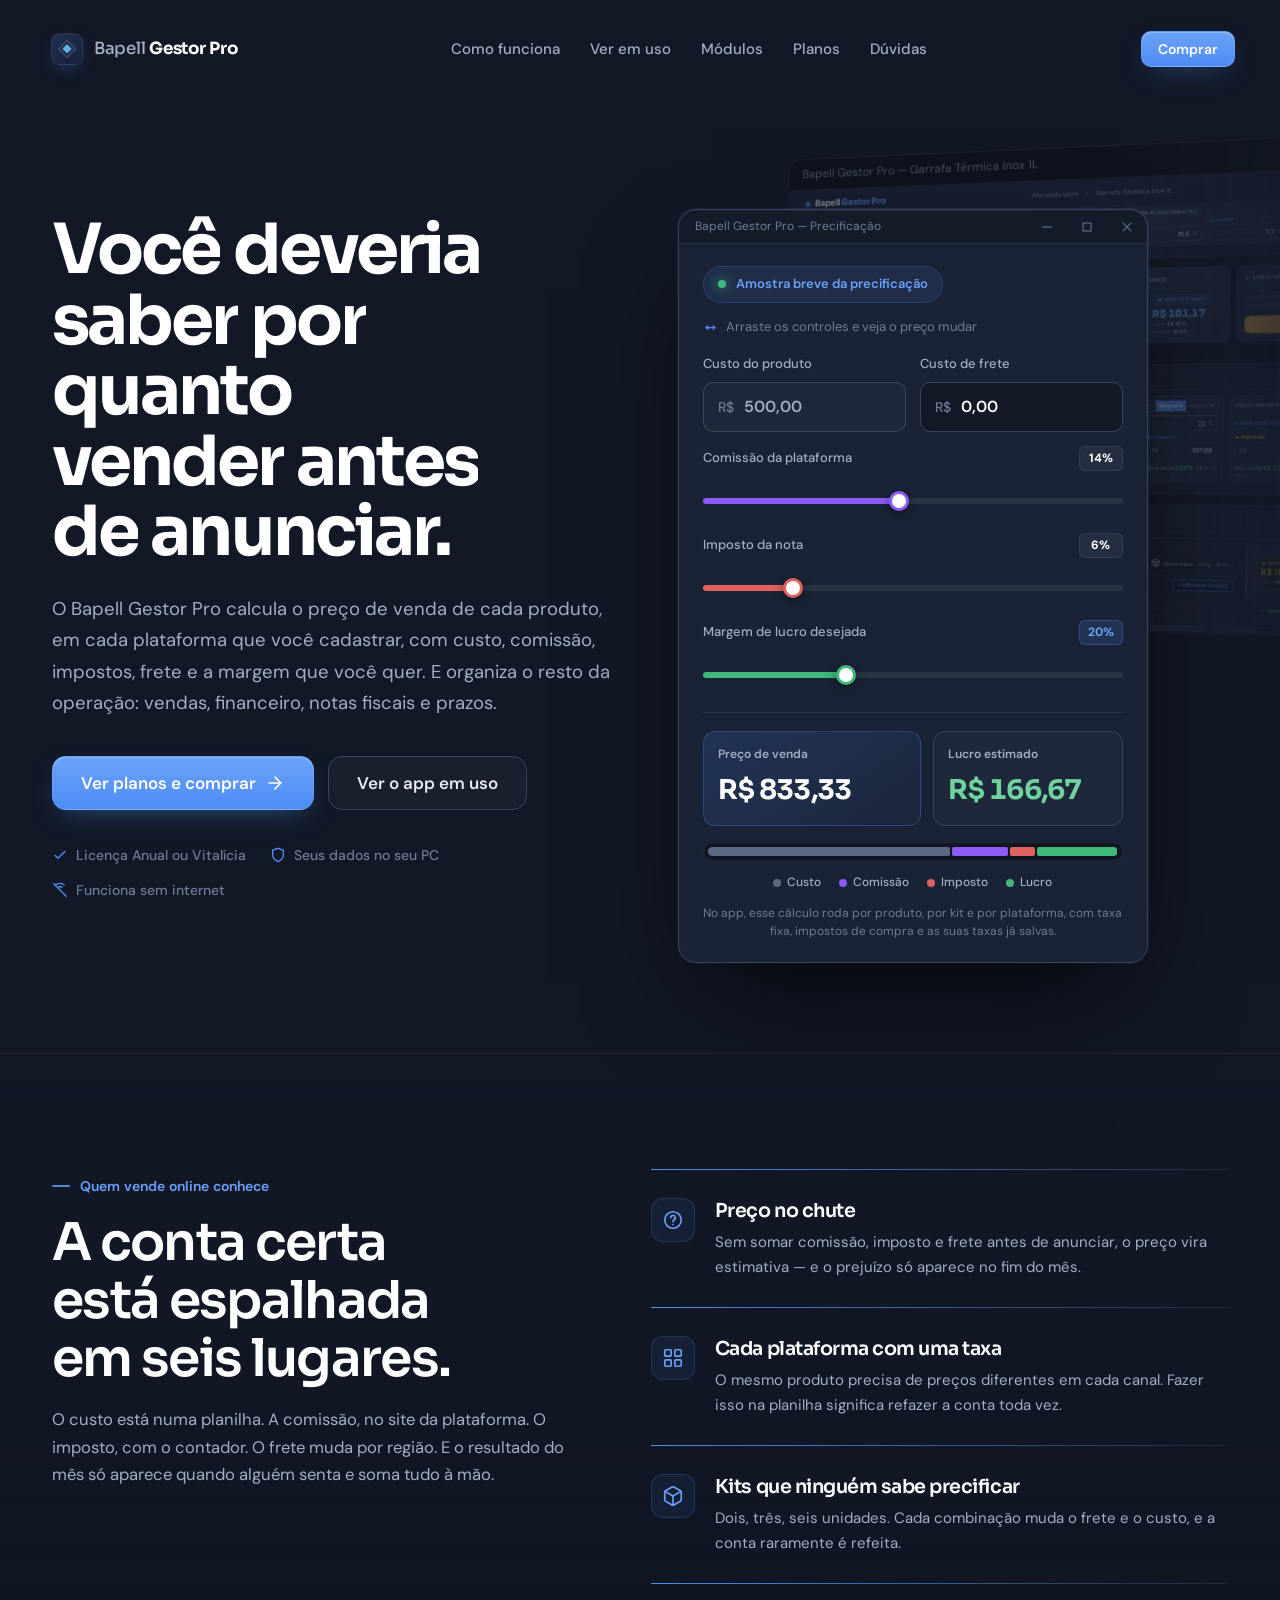
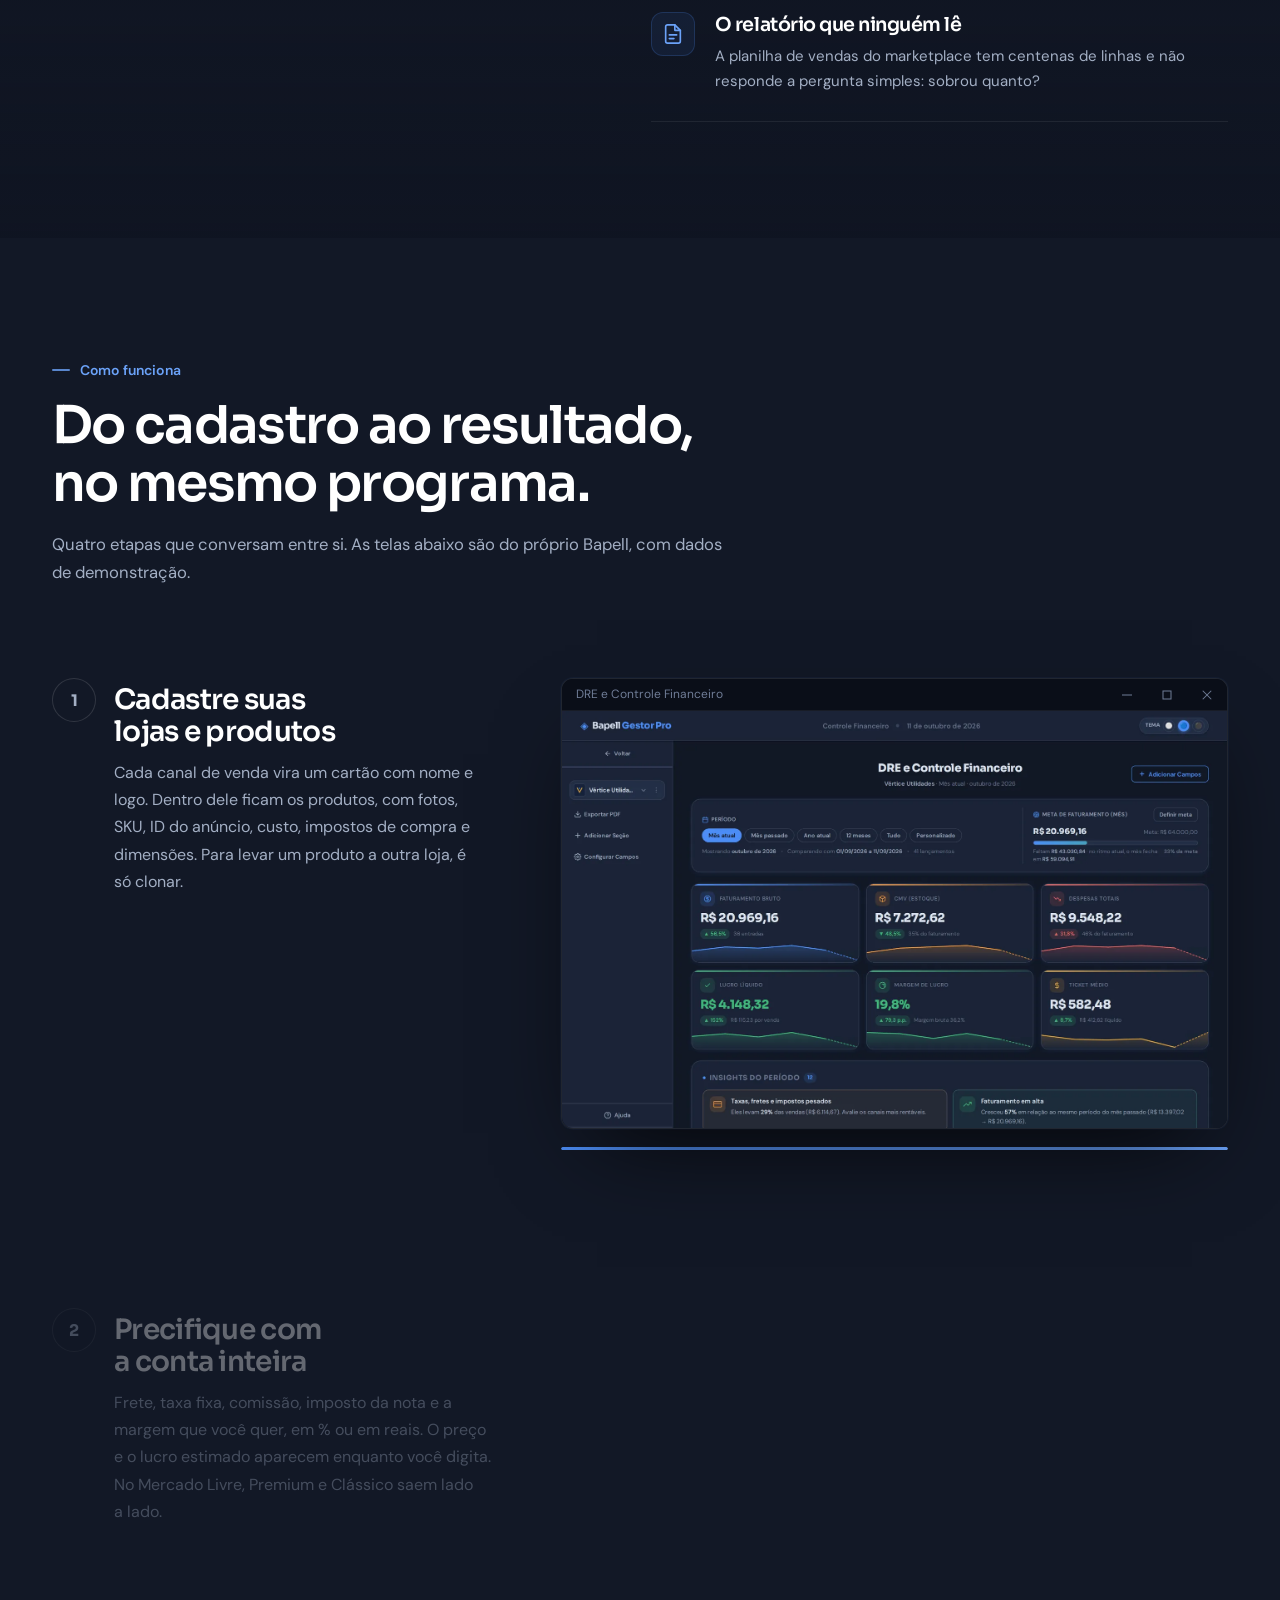
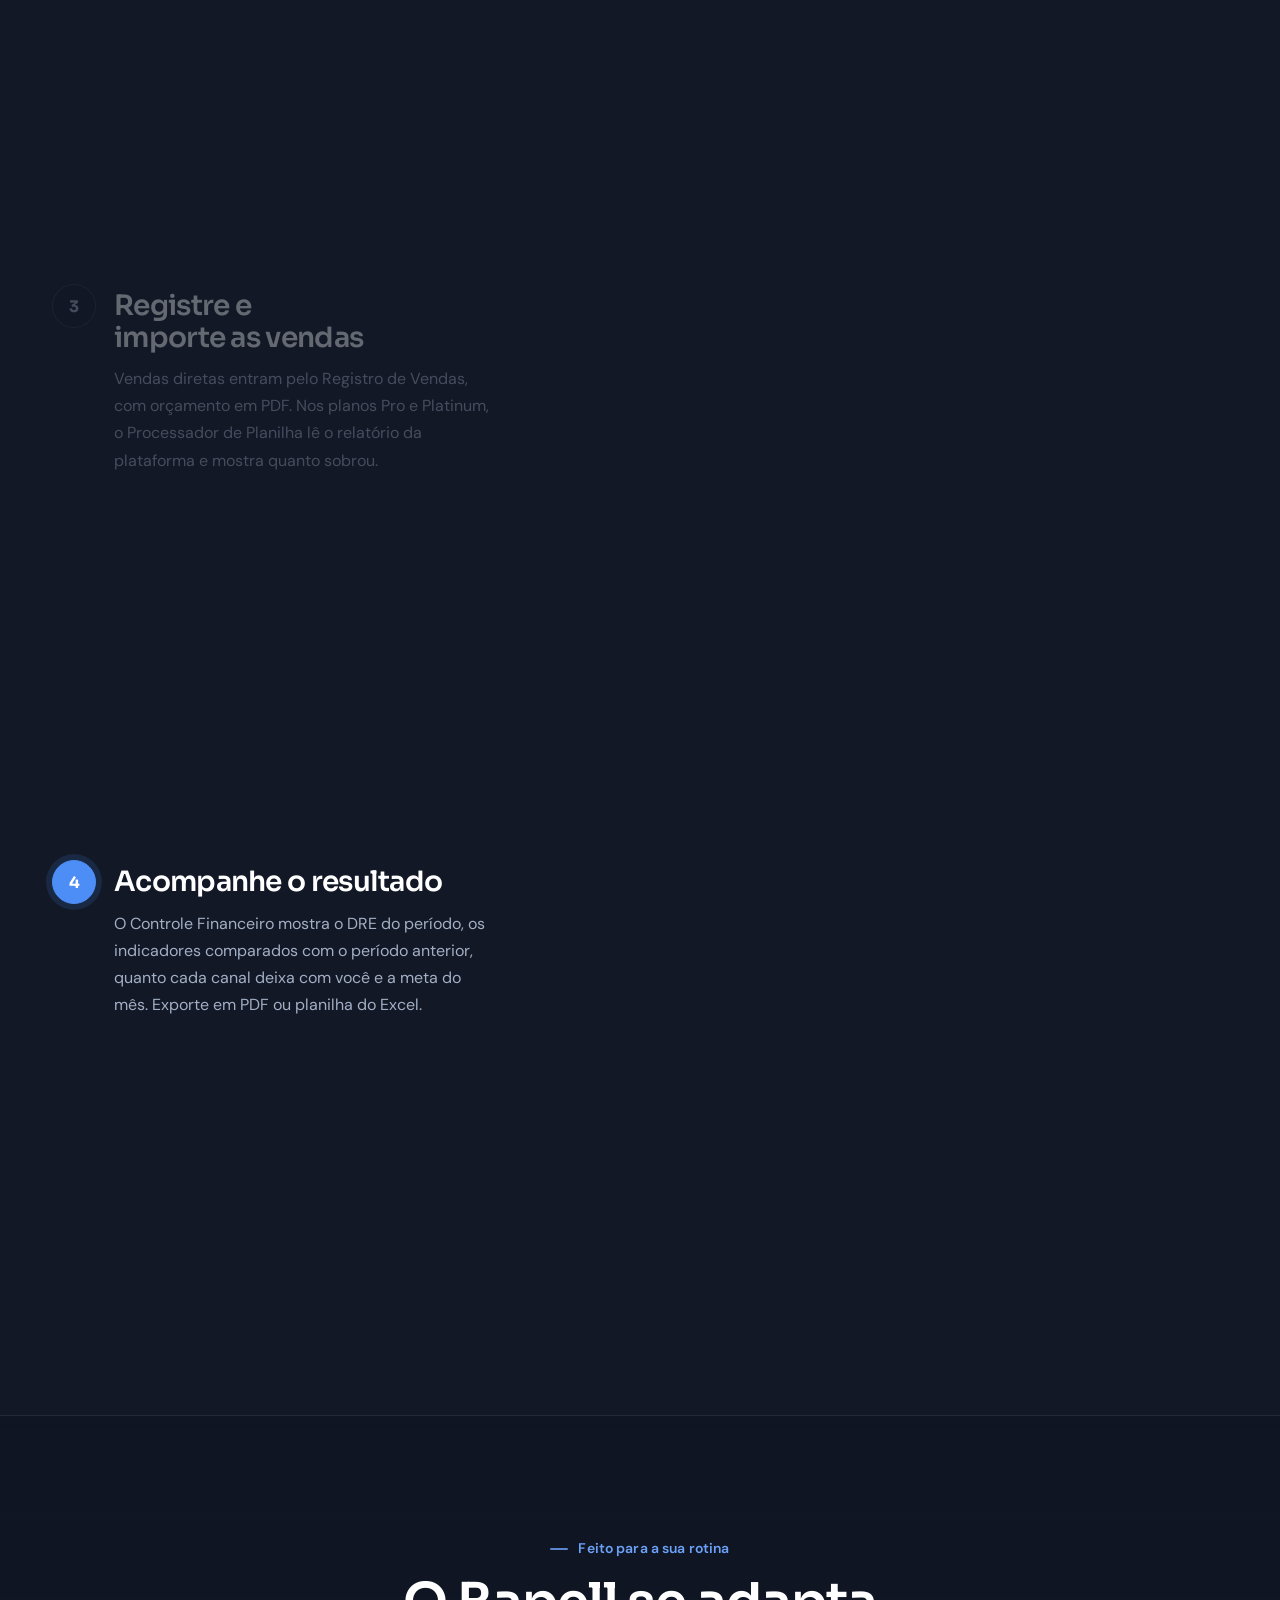
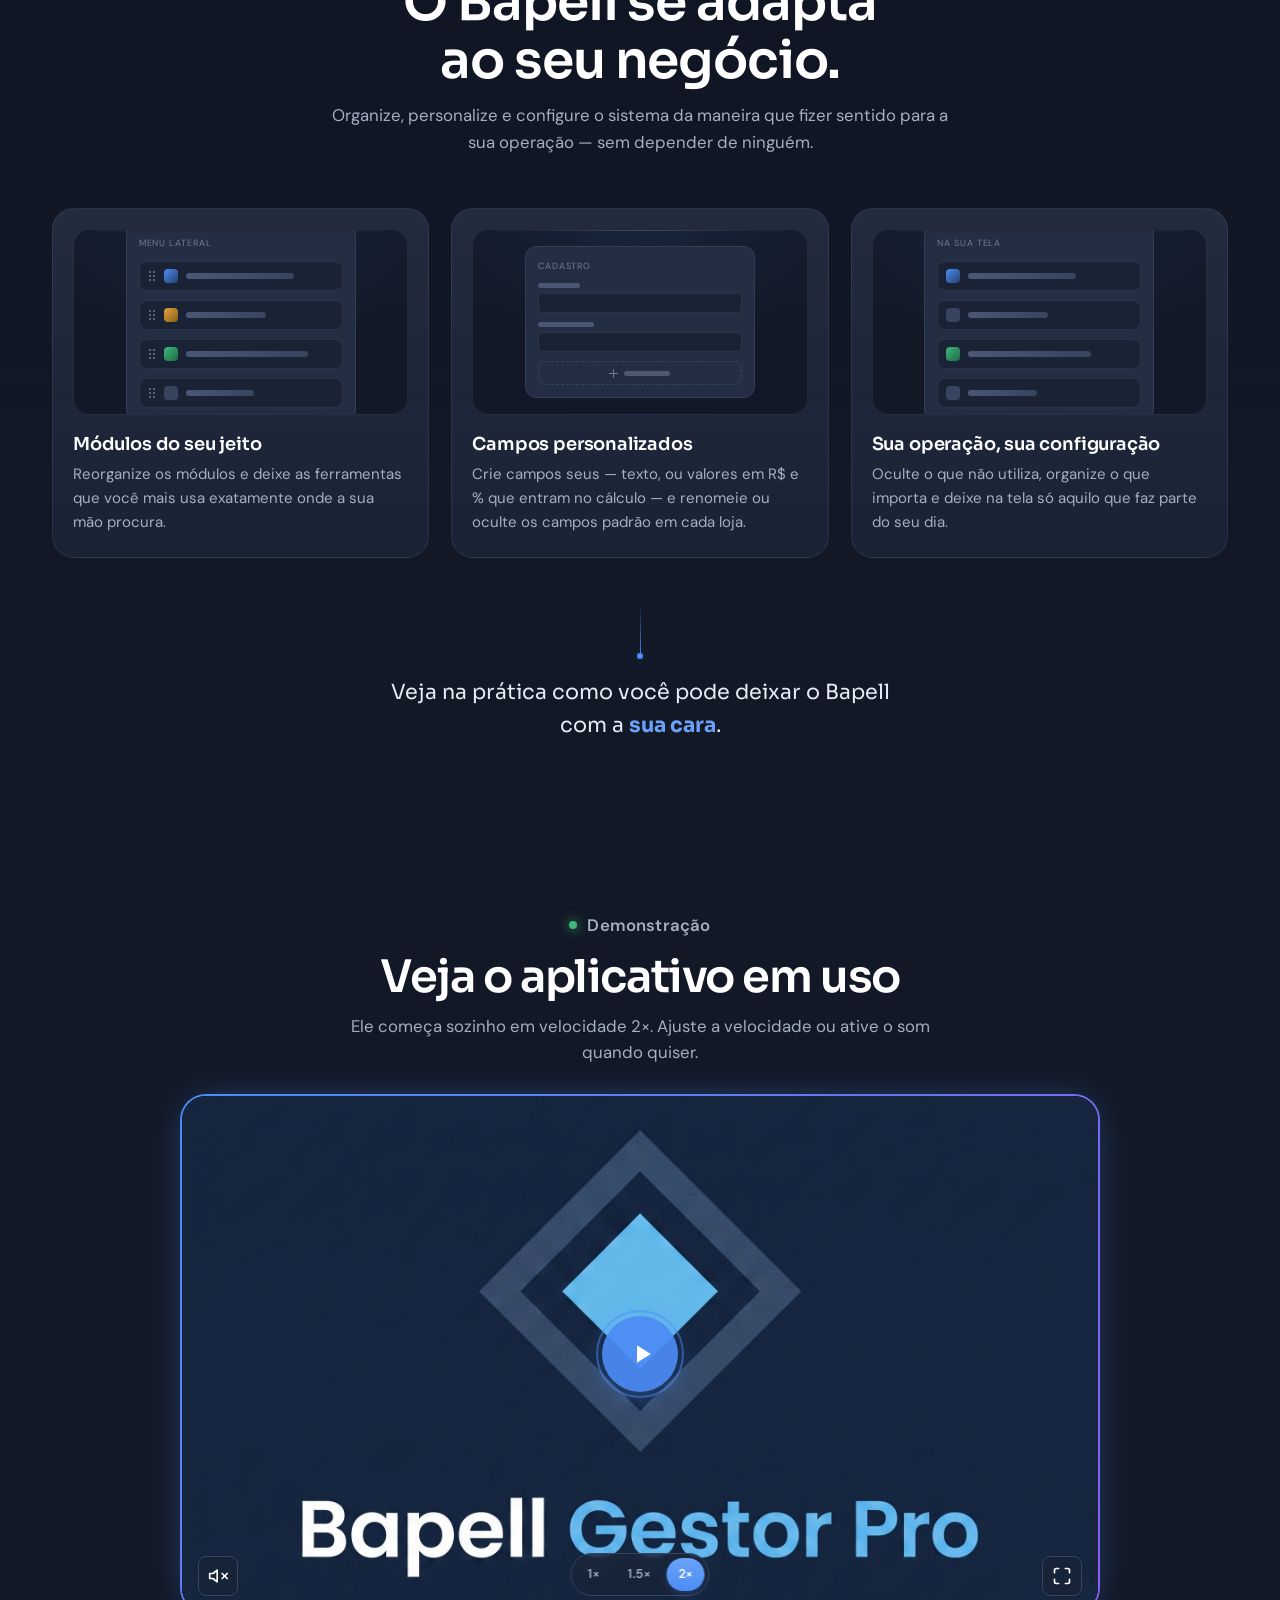
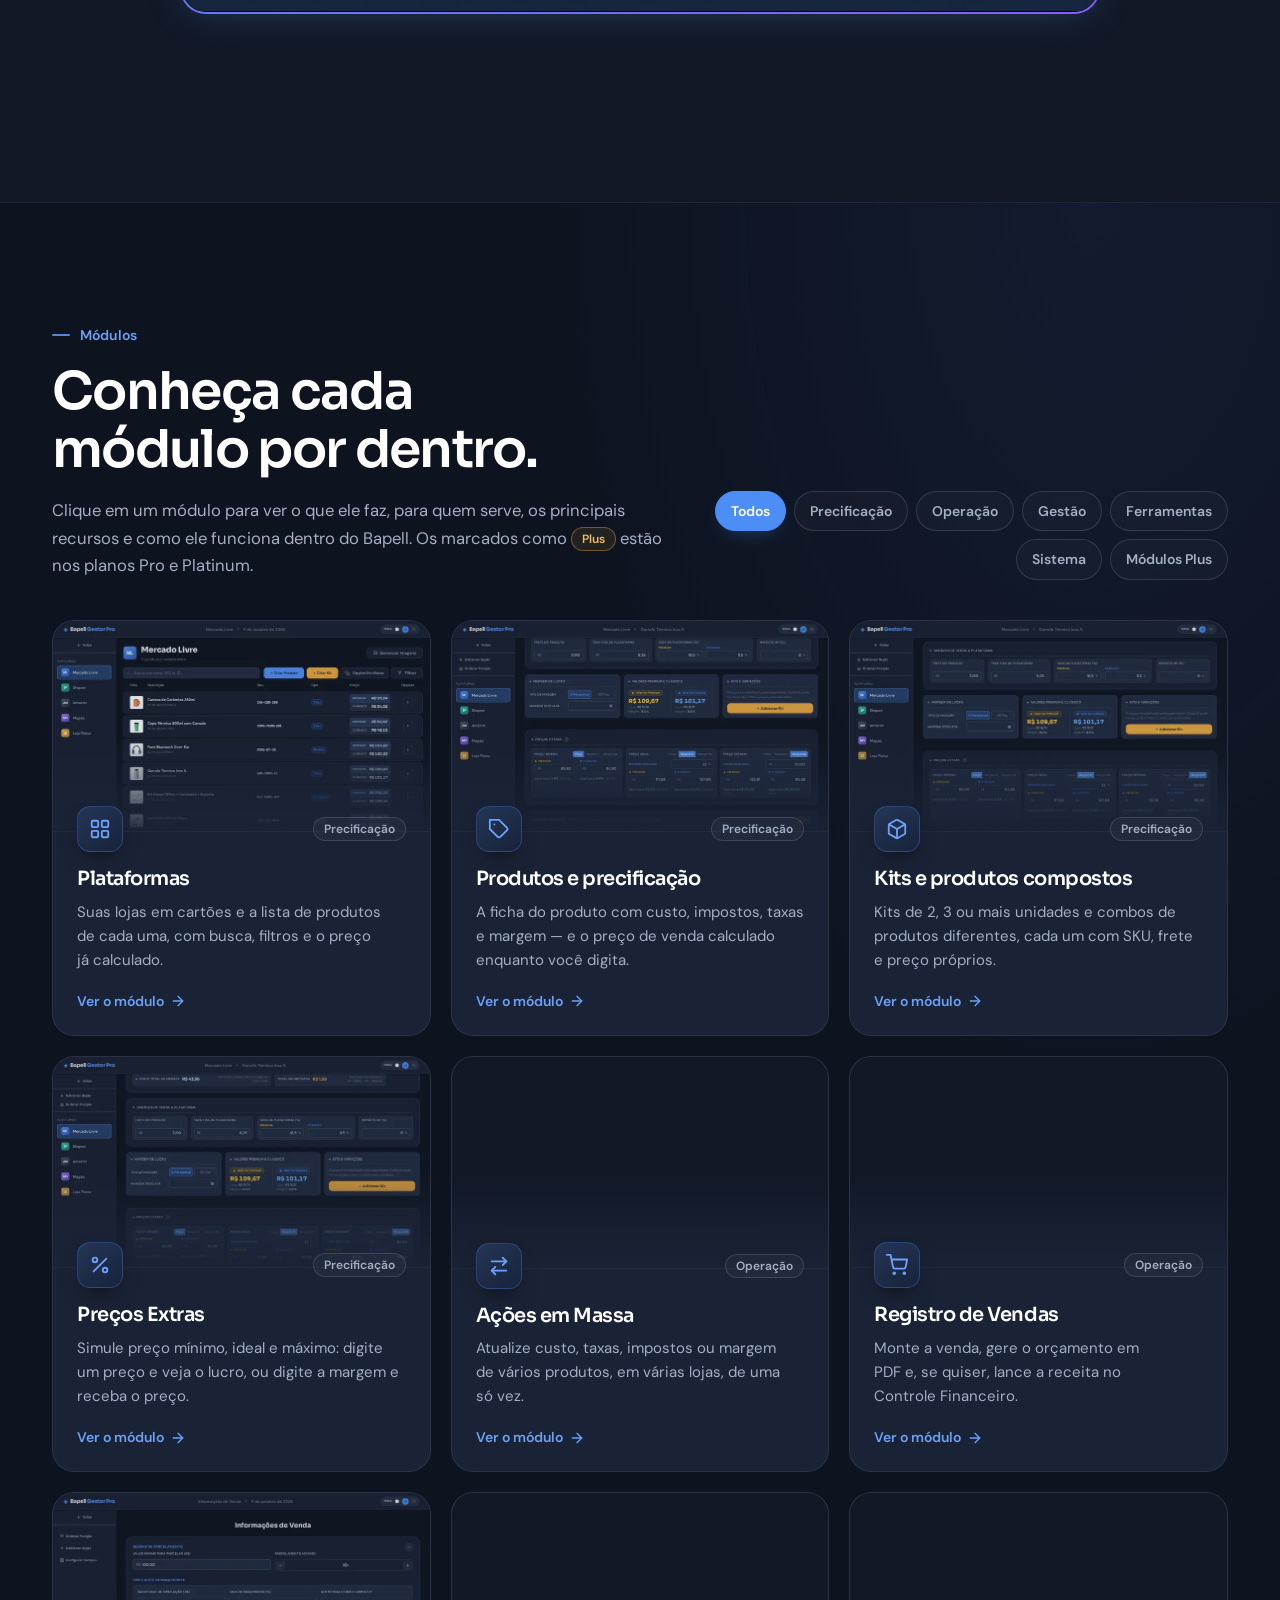
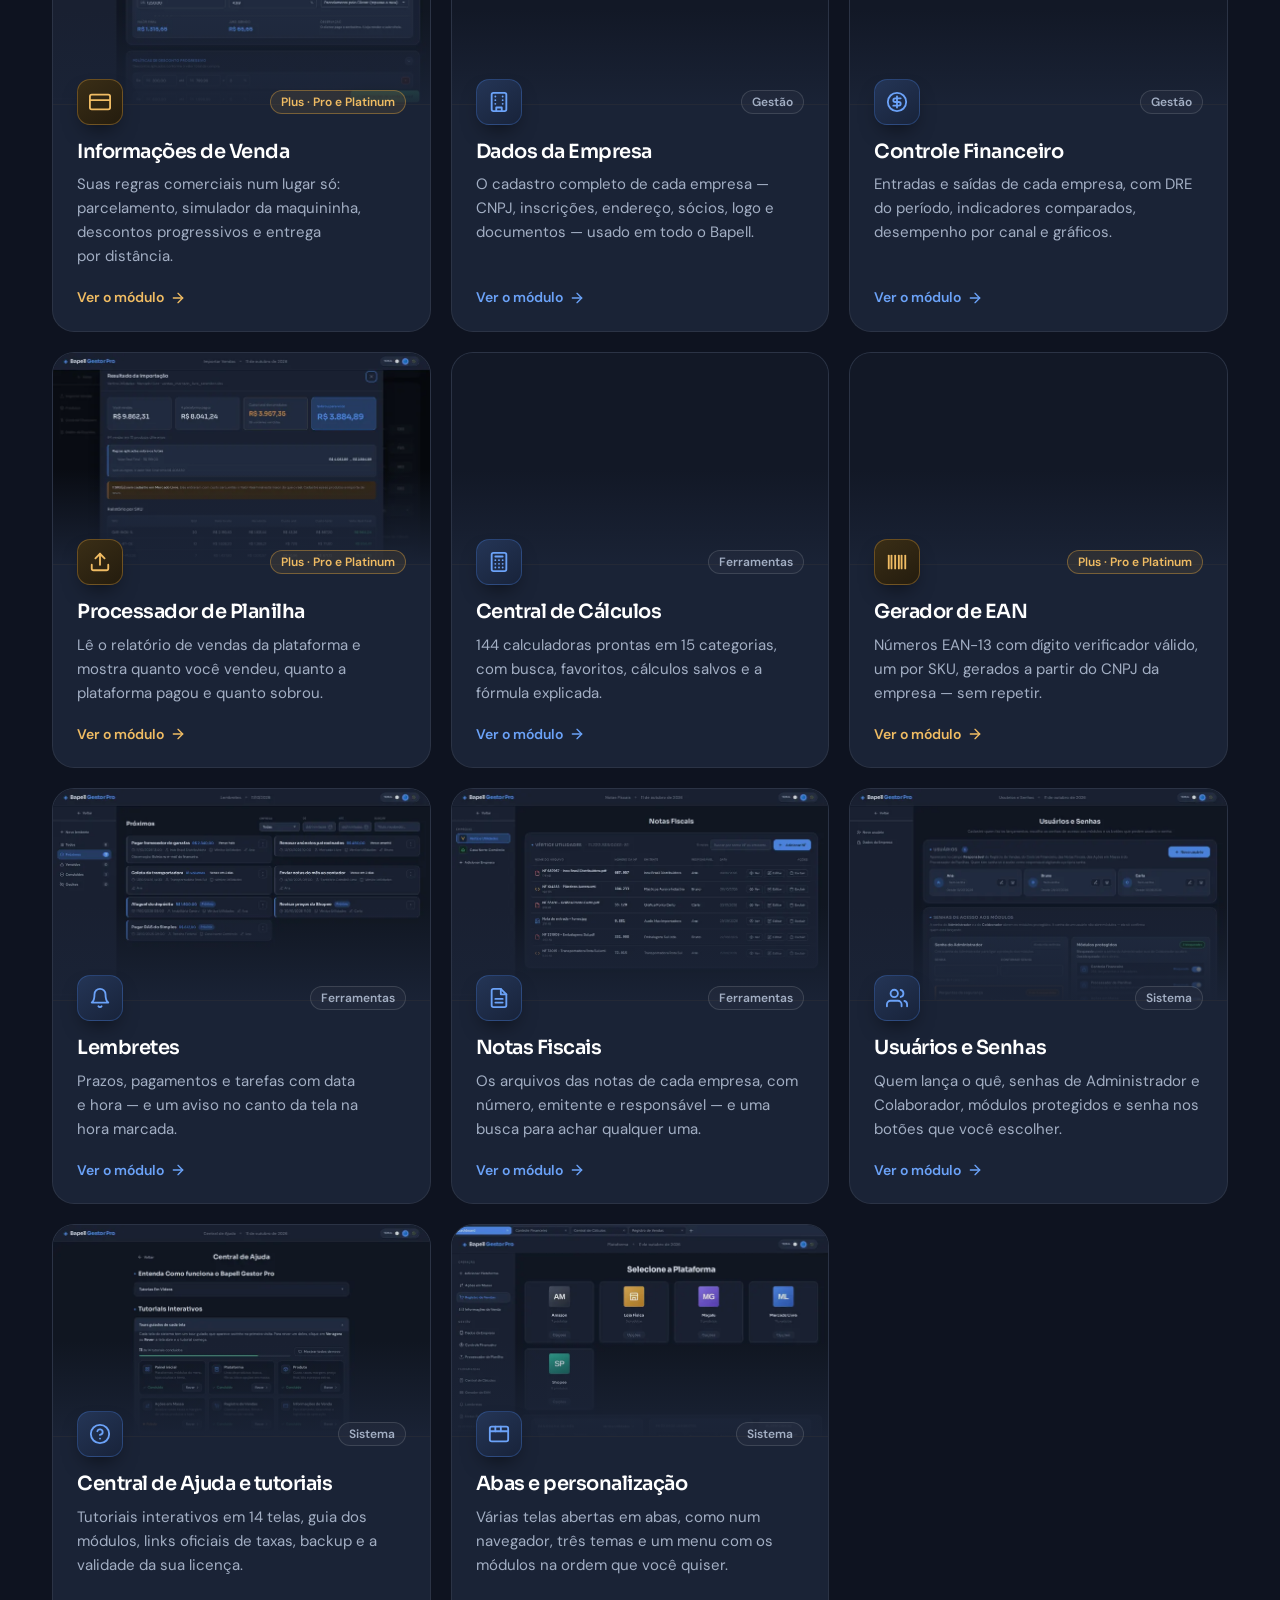
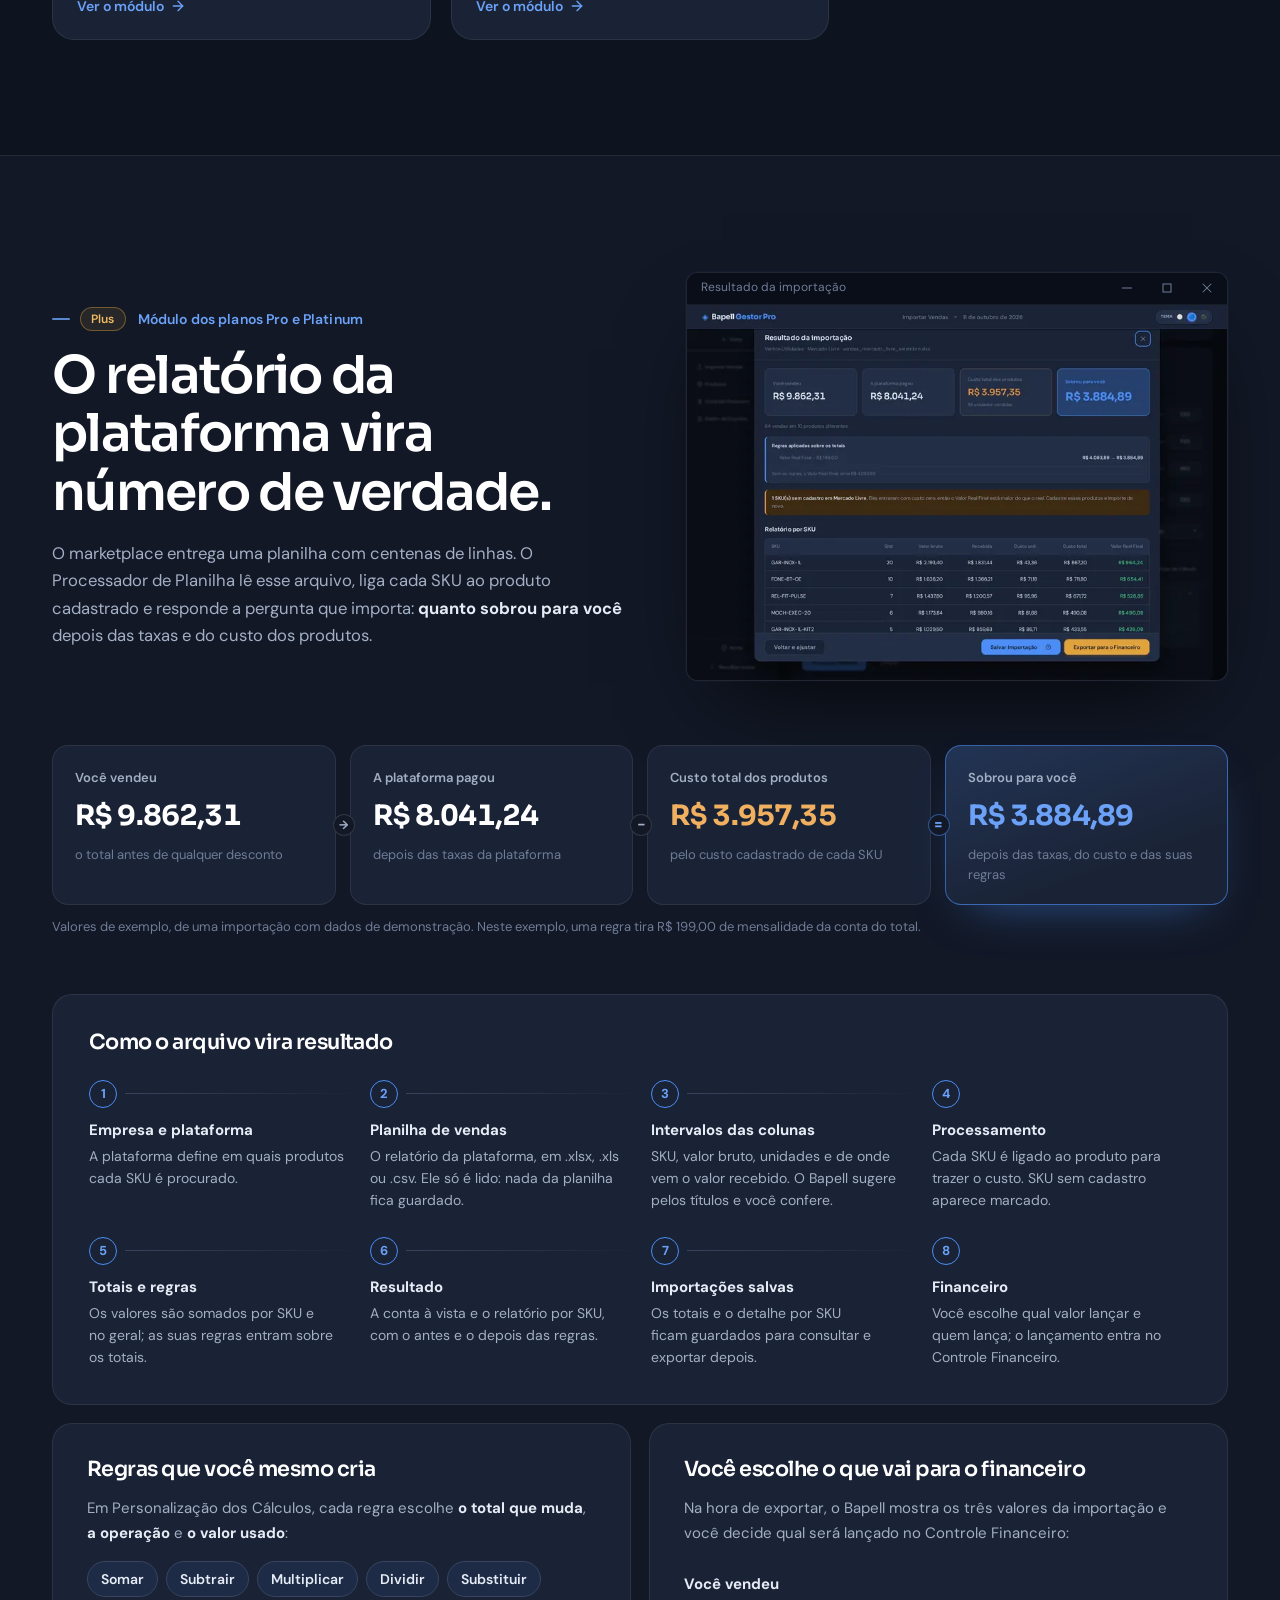
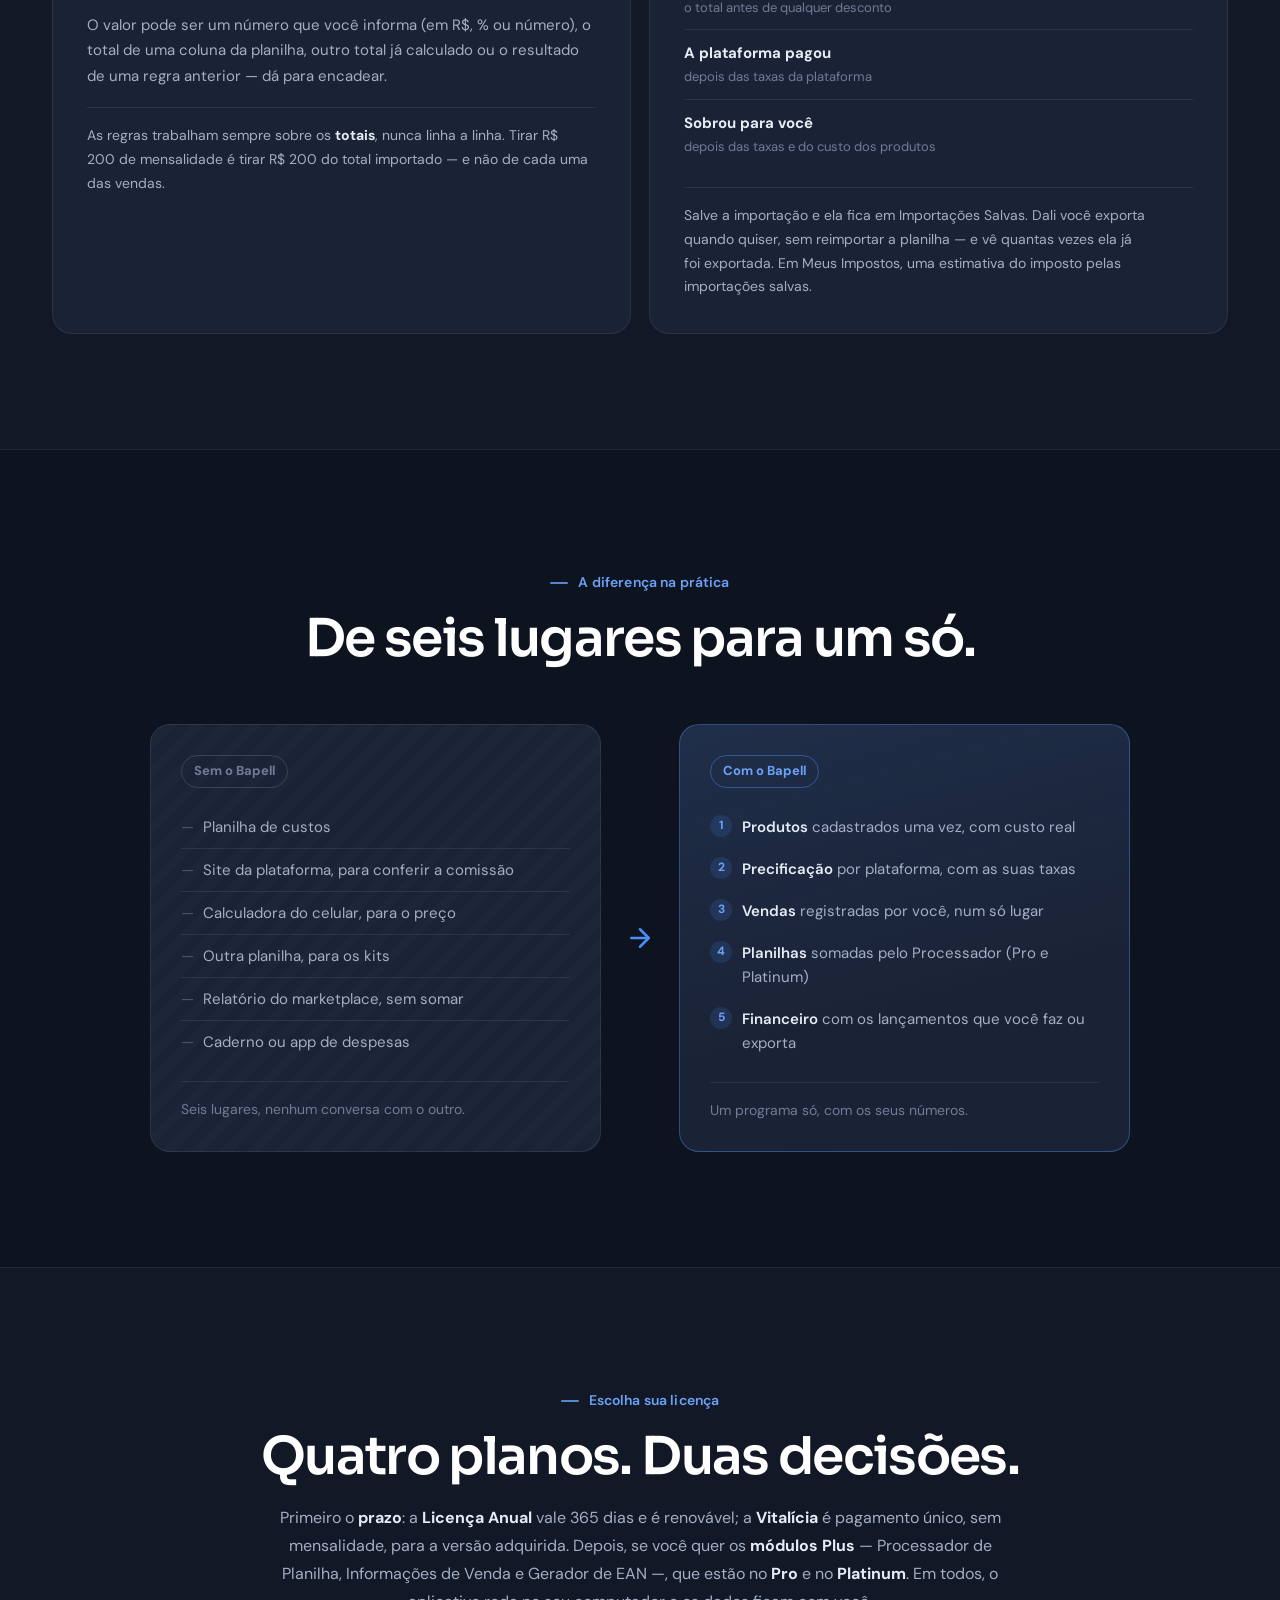
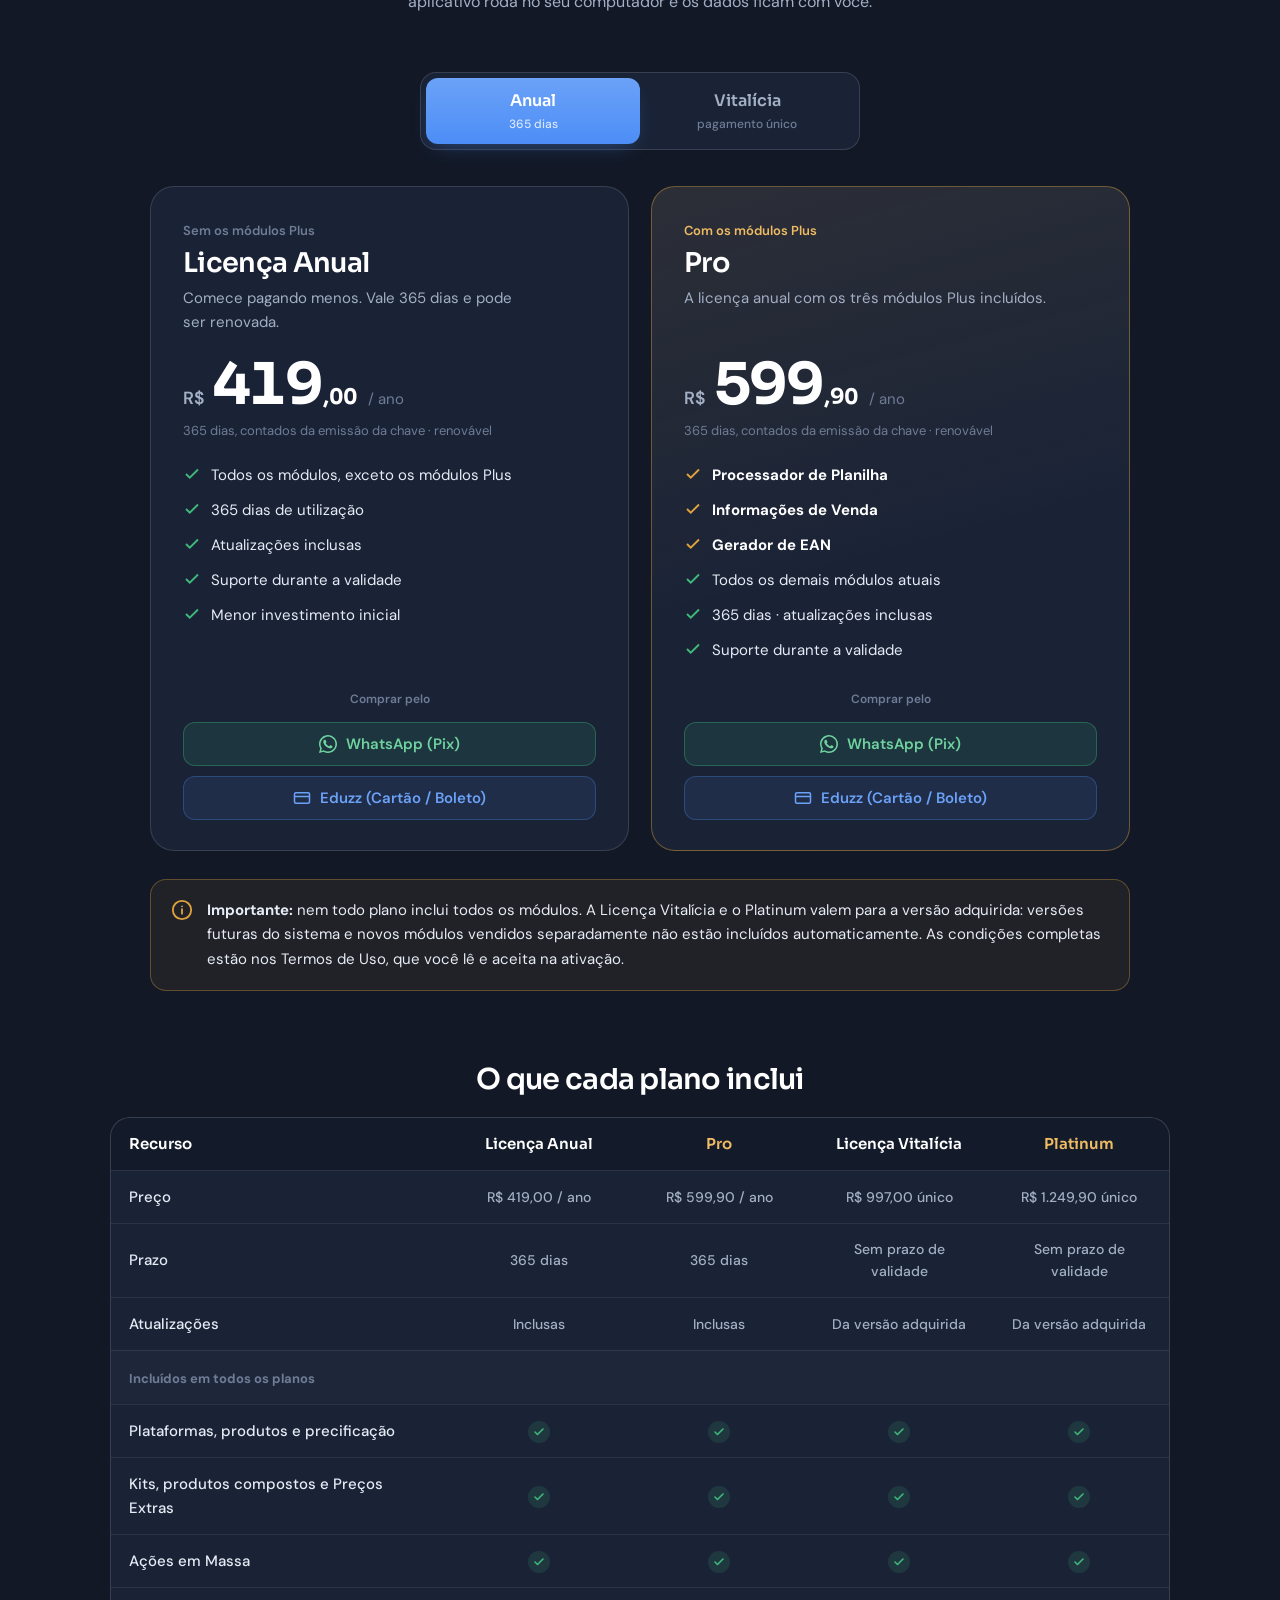
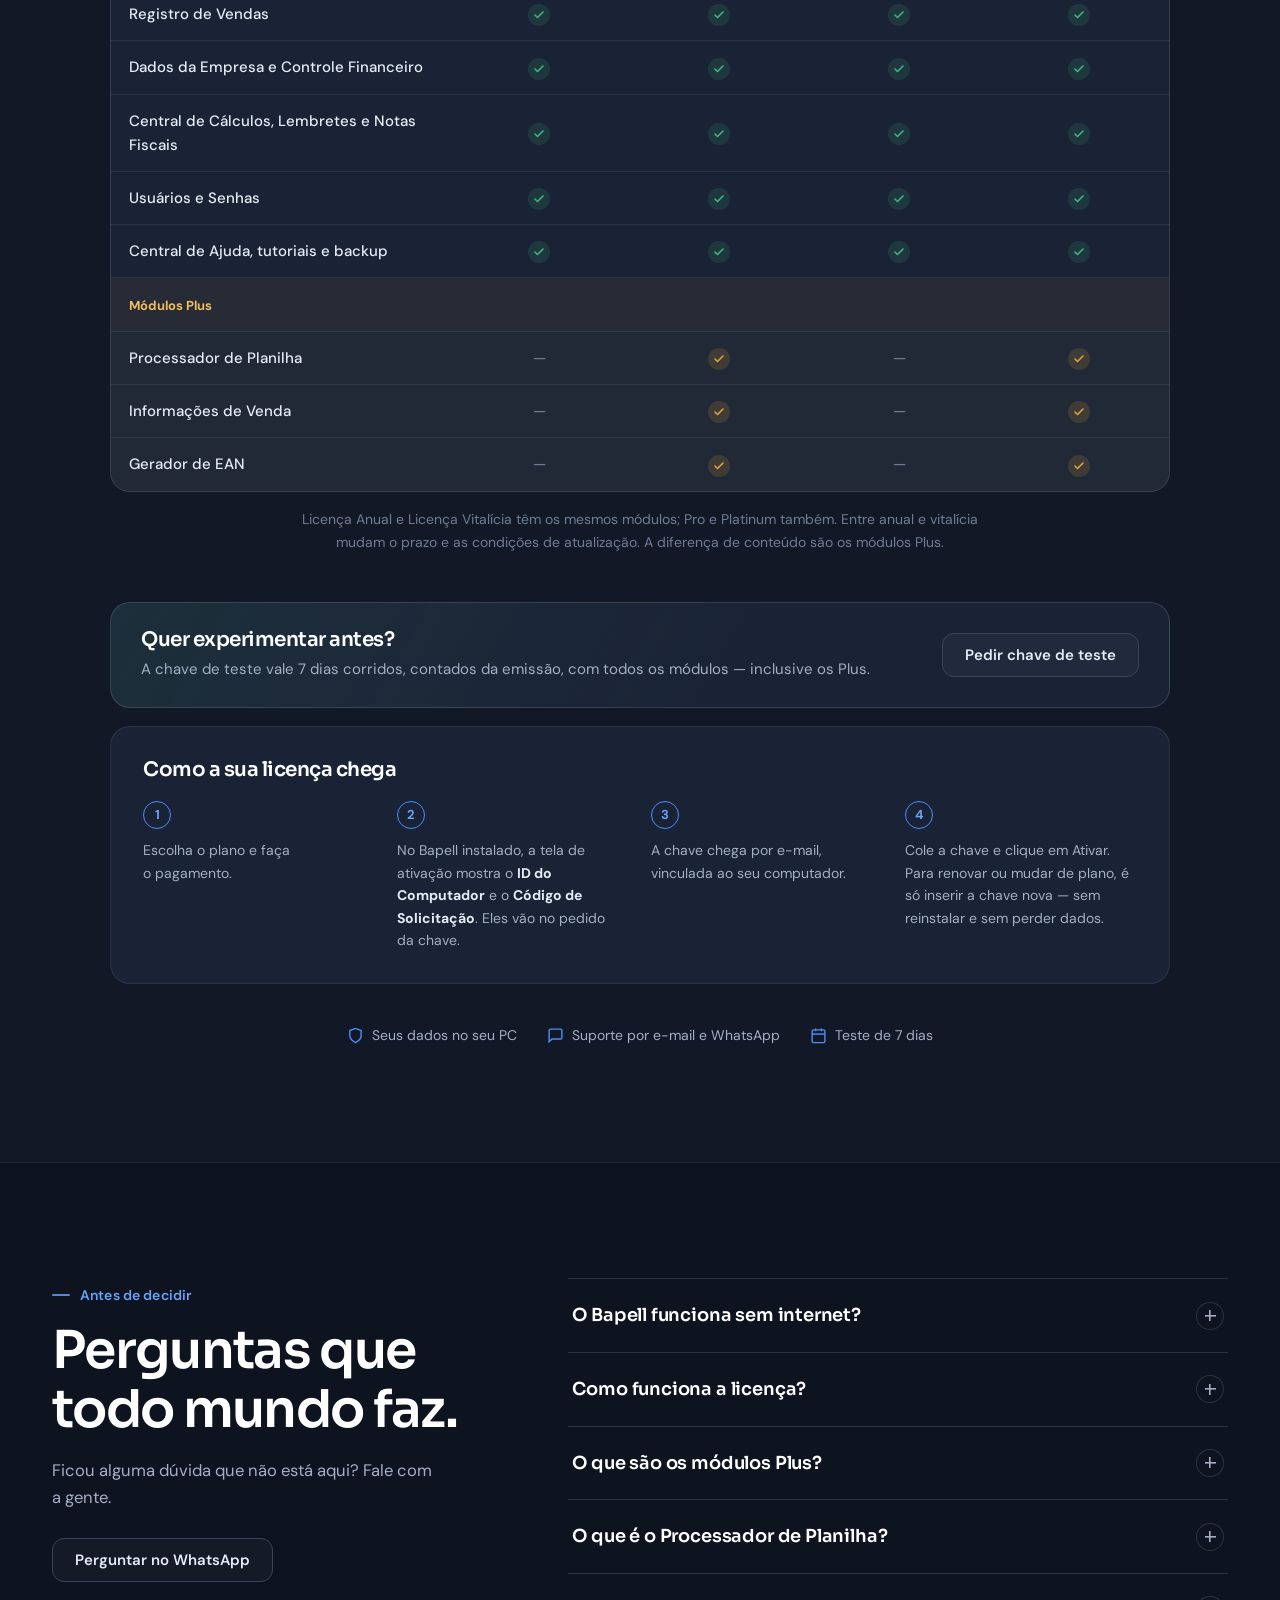
==== index.html @ 134680f4 "Primeiro commit - Landing Page Bapell" ====
<!DOCTYPE html>
<html lang="pt-BR">

<head>
  <meta charset="UTF-8" />
  <meta name="viewport" content="width=device-width, initial-scale=1, viewport-fit=cover" />
  <meta name="theme-color" content="#121826" />
  <title>Bapell Gestor Pro — precificação e gestão para quem vende em marketplace</title>
  <meta name="description"
    content="Programa para Windows de precificação e gestão para vendedores de marketplace. Calcule o preço de venda com custo, comissão, impostos, frete e margem, e organize vendas, financeiro, notas e prazos. Funciona sem internet. Licença Anual, Licença Vitalícia, Pro e Platinum." />

  <meta property="og:type" content="website" />
  <meta property="og:title" content="Bapell Gestor Pro — precificação e gestão para quem vende em marketplace" />
  <meta property="og:description"
    content="Calcule o preço de venda com seus custos, taxas e margem, e organize a operação num só programa. Funciona sem internet. Licença Anual, Licença Vitalícia, Pro e Platinum." />
  <meta property="og:locale" content="pt_BR" />
  <meta property="og:image" content="img/app/painel.webp" />

  <link rel="icon" type="image/png" href="icon.png" />

  <link rel="preconnect" href="https://fonts.googleapis.com" />
  <link rel="preconnect" href="https://fonts.gstatic.com" crossorigin />
  <link
    href="https://fonts.googleapis.com/css2?family=DM+Sans:opsz,wght@9..40,400;9..40,500;9..40,600;9..40,700&family=Sora:wght@500;600;700&display=swap"
    rel="stylesheet" />

  <link rel="preload" as="image" href="img/app/produto-preco.webp" fetchpriority="high" />
  <link rel="stylesheet" href="styles.css" />
  <script>document.documentElement.classList.add("js");</script>
</head>

<body id="topo">

  <!-- Barra de leitura: mostra quanto da página já foi percorrido -->
  <div class="leitura" aria-hidden="true"><span id="leitura"></span></div>

  <div class="aurora-bg" aria-hidden="true">
    <div class="aurora-blob aurora-blob--1"></div>
    <div class="aurora-blob aurora-blob--2"></div>
    <div class="aurora-blob aurora-blob--3"></div>
    <div class="noise-overlay"></div>
  </div>

  <a class="skip-link" href="#conteudo">Ir para o conteúdo</a>

  <!-- ═══════════ NAVEGAÇÃO ═══════════ -->
  <nav class="nav" id="nav" aria-label="Principal">
    <div class="nav__inner wrap">
      <a class="brand" href="#topo" aria-label="Bapell Gestor Pro — início">
        <span class="brand__logo"><img src="icon.png" alt="" class="brand__icon-img" width="20" height="20"></span>
        <span class="brand__name">Bapell <strong>Gestor Pro</strong></span>
      </a>

      <div class="nav__links" id="navLinks">
        <a class="nav__link" href="#como-funciona">Como funciona</a>
        <a class="nav__link" href="#demo">Ver em uso</a>
        <a class="nav__link" href="#modulos">Módulos</a>
        <a class="nav__link" href="#planos">Planos</a>
        <a class="nav__link" href="#faq">Dúvidas</a>
        <span class="nav__marcador" id="navMarcador" aria-hidden="true"></span>
      </div>

      <div class="nav__actions">
        <a class="btn btn--primary btn--sm nav__cta" href="#planos">Comprar</a>
        <button class="nav__menu" id="navMenu" type="button" aria-expanded="false" aria-controls="menuMobile"
          aria-label="Abrir menu">
          <span></span><span></span><span></span>
        </button>
      </div>
    </div>
  </nav>

  <!-- Menu do celular e do tablet -->
  <div class="menu-mobile" id="menuMobile" hidden>
    <div class="menu-mobile__corpo">
      <a href="#como-funciona" style="--i:0">Como funciona</a>
      <a href="#demo" style="--i:1">Ver em uso</a>
      <a href="#modulos" style="--i:2">Módulos</a>
      <a href="#planilhas" style="--i:3">Processador de Planilha</a>
      <a href="#planos" style="--i:4">Planos e preços</a>
      <a href="#faq" style="--i:5">Dúvidas</a>
      <a class="btn btn--primary btn--lg" href="#planos" style="--i:6">Ver planos e comprar</a>
    </div>
  </div>

  <main id="conteudo">

    <!-- ═══════════ HERO ═══════════ -->
    <header class="hero">
      <div class="hero__grid wrap">

        <div class="hero__copy">
          <h1 id="heroTitle">
            <span class="word"><span>Você</span></span>
            <span class="word"><span>deveria</span></span>
            <span class="word"><span>saber</span></span>
            <span class="word"><span>por</span></span>
            <span class="word"><span>quanto</span></span>
            <span class="word"><span>vender</span></span>
            <span class="word"><span>antes</span></span>
            <span class="word"><span>de</span></span>
            <span class="word"><span>anunciar.</span></span>
          </h1>

          <p class="lede rv" style="--d:160ms">
            O Bapell Gestor Pro calcula o preço de venda de cada produto, em cada plataforma que você cadastrar,
            com custo, comissão, impostos, frete e a margem que você quer. E organiza o resto da operação:
            vendas, financeiro, notas fiscais e prazos.
          </p>

          <div class="hero__actions rv" style="--d:240ms">
            <a class="btn btn--primary btn--lg btn--brilho" href="#planos">
              <span>Ver planos e comprar</span>
              <svg width="20" height="20" viewBox="0 0 24 24" fill="none" stroke="currentColor" stroke-width="2"
                stroke-linecap="round" stroke-linejoin="round" aria-hidden="true">
                <line x1="5" y1="12" x2="19" y2="12"></line>
                <polyline points="12 5 19 12 12 19"></polyline>
              </svg>
            </a>
            <a class="btn btn--ghost btn--lg" href="#demo">
              <span>Ver o app em uso</span>
            </a>
          </div>

          <ul class="hero__trust rv" style="--d:320ms">
            <li><svg viewBox="0 0 24 24" fill="none" stroke="currentColor" stroke-width="2" aria-hidden="true">
                <polyline points="20 6 9 17 4 12"></polyline>
              </svg> Licença Anual ou Vitalícia</li>
            <li><svg viewBox="0 0 24 24" fill="none" stroke="currentColor" stroke-width="2" aria-hidden="true">
                <path d="M12 22s8-4 8-10V5l-8-3-8 3v7c0 6 8 10 8 10z"></path>
              </svg> Seus dados no seu PC</li>
            <li><svg viewBox="0 0 24 24" fill="none" stroke="currentColor" stroke-width="2" aria-hidden="true">
                <line x1="2" y1="2" x2="22" y2="22"></line>
                <path d="M8.5 8.5a5 5 0 0 1 7 0"></path>
                <path d="M5 5a10 10 0 0 1 14 0"></path>
              </svg> Funciona sem internet</li>
          </ul>
        </div>

        <div class="hero__palco">
          <!-- A ficha de verdade, ao fundo: o que a amostra resume -->
          <figure class="janela janela--fundo" id="heroFundo" aria-hidden="true">
            <div class="janela__barra">
              <span class="janela__titulo">Bapell Gestor Pro — Garrafa Térmica Inox 1L</span>
              <span class="janela__ctrl"><i></i><i></i><i></i></span>
            </div>
            <img src="img/app/produto-preco.webp" alt="" width="1600" height="1111" fetchpriority="high" decoding="async">
          </figure>

          <aside class="ledger rv-right" style="--d:200ms" aria-labelledby="ledgerTag" id="ledger-widget">
            <div class="ledger__glass"></div>

            <!-- Barra de título no estilo de uma janela do Windows: o painel
                 lê como o aplicativo aberto sobre o site. -->
            <div class="ledger__bar">
              <span class="ledger__file">Bapell Gestor Pro — Precificação</span>
              <span class="janela__ctrl" aria-hidden="true"><i></i><i></i><i></i></span>
            </div>

            <div class="ledger__body">
              <div class="ledger__head">
                <div class="ledger__tagline" id="ledgerTag">
                  <span class="status-indicator"></span> Amostra breve da precificação
                </div>
              </div>

              <p class="ledger__hint">
                <svg viewBox="0 0 24 24" fill="none" stroke="currentColor" stroke-width="2" stroke-linecap="round"
                  stroke-linejoin="round" aria-hidden="true">
                  <line x1="5" y1="12" x2="19" y2="12"></line>
                  <polyline points="8 9 5 12 8 15"></polyline>
                  <polyline points="16 9 19 12 16 15"></polyline>
                </svg>
                Arraste os controles e veja o preço mudar
              </p>

              <div class="ledger__inputs">
                <div class="field-group">
                  <div class="field">
                    <label for="custo">Custo do produto</label>
                    <div class="money money--readonly">
                      <span class="money__prefix" aria-hidden="true">R$</span>
                      <input id="custo" type="text" inputmode="decimal" value="500,00" autocomplete="off" data-money readonly />
                    </div>
                  </div>
                  <div class="field">
                    <label for="frete">Custo de frete</label>
                    <div class="money">
                      <span class="money__prefix" aria-hidden="true">R$</span>
                      <input id="frete" type="text" inputmode="decimal" value="0,00" autocomplete="off" data-money />
                    </div>
                  </div>
                </div>

                <div class="field">
                  <label for="comissao"><span>Comissão da plataforma</span> <output for="comissao" id="comissaoOut" class="out-badge">14%</output></label>
                  <div class="range-wrapper range-wrapper--fee">
                    <input id="comissao" type="range" min="0" max="30" step="0.5" value="14" data-out="comissaoOut" />
                  </div>
                </div>

                <div class="field">
                  <label for="imposto"><span>Imposto da nota</span> <output for="imposto" id="impostoOut" class="out-badge">6%</output></label>
                  <div class="range-wrapper range-wrapper--tax">
                    <input id="imposto" type="range" min="0" max="30" step="0.5" value="6" data-out="impostoOut" />
                  </div>
                </div>

                <div class="field">
                  <label for="margem"><span>Margem de lucro desejada</span> <output for="margem" id="margemOut" class="out-badge out-badge--primary">20%</output></label>
                  <div class="range-wrapper range-wrapper--primary">
                    <input id="margem" type="range" min="0" max="60" step="0.5" value="20" data-out="margemOut" />
                  </div>
                </div>
              </div>

              <div class="ledger__out" aria-live="polite">
                <div class="result-cards">
                  <div class="result-card result-card--main">
                    <span class="result__label">Preço de venda</span>
                    <span class="result__value" id="preco">R$ 0,00</span>
                  </div>
                  <div class="result-card">
                    <span class="result__label">Lucro estimado</span>
                    <span class="result__value result__value--mint" id="lucro">R$ 0,00</span>
                  </div>
                </div>

                <div class="bar-container">
                  <div class="bar" id="bar" role="img" aria-label="Composição do preço de venda">
                    <span class="bar__seg bar__seg--cost" style="width:53%"></span>
                    <span class="bar__seg bar__seg--fee" style="width:14%"></span>
                    <span class="bar__seg bar__seg--tax" style="width:6%"></span>
                    <span class="bar__seg bar__seg--profit" style="width:20%"></span>
                  </div>
                </div>

                <ul class="legend">
                  <li><i class="dot dot--cost"></i>Custo</li>
                  <li><i class="dot dot--fee"></i>Comissão</li>
                  <li><i class="dot dot--tax"></i>Imposto</li>
                  <li><i class="dot dot--profit"></i>Lucro</li>
                </ul>

                <div class="ledger__warn" id="warn" hidden>
                  <svg viewBox="0 0 24 24" fill="none" stroke="currentColor" stroke-width="2" aria-hidden="true">
                    <circle cx="12" cy="12" r="10"></circle>
                    <line x1="12" y1="8" x2="12" y2="12"></line>
                    <line x1="12" y1="16" x2="12.01" y2="16"></line>
                  </svg>
                  <span>Comissão, imposto e margem somados não podem chegar a 100% do preço.</span>
                </div>

                <p class="ledger__nota">No app, esse cálculo roda por produto, por kit e por plataforma, com taxa fixa,
                  impostos de compra e as suas taxas já salvas.</p>
              </div>
            </div>
          </aside>
        </div>

      </div>
    </header>

    <!-- ═══════════ O PROBLEMA ═══════════ -->
    <section class="problema" id="problema">
      <div class="wrap problema__grid">
        <div class="problema__cabeca rv">
          <p class="rotulo">Quem vende online conhece</p>
          <h2>A conta certa está espalhada em seis lugares.</h2>
          <p class="sec-head__p">
            O custo está numa planilha. A comissão, no site da plataforma. O imposto, com o contador.
            O frete muda por região. E o resultado do mês só aparece quando alguém senta e soma tudo à mão.
          </p>
        </div>

        <ul class="prob-lista">
          <li class="prob-item rv" style="--d:0ms">
            <span class="prob-item__ico" aria-hidden="true"><svg viewBox="0 0 24 24" fill="none" stroke="currentColor" stroke-width="1.8" stroke-linecap="round" stroke-linejoin="round"><circle cx="12" cy="12" r="9"></circle><path d="M9.5 9.5a2.5 2.5 0 1 1 3.5 2.3c-.6.3-1 .9-1 1.6v.6"></path><line x1="12" y1="17" x2="12.01" y2="17"></line></svg></span>
            <div>
              <h3>Preço no chute</h3>
              <p>Sem somar comissão, imposto e frete antes de anunciar, o preço vira estimativa — e o prejuízo só aparece no fim do mês.</p>
            </div>
          </li>
          <li class="prob-item rv" style="--d:80ms">
            <span class="prob-item__ico" aria-hidden="true"><svg viewBox="0 0 24 24" fill="none" stroke="currentColor" stroke-width="1.8" stroke-linecap="round" stroke-linejoin="round"><rect x="3" y="3" width="7" height="7" rx="1"></rect><rect x="14" y="3" width="7" height="7" rx="1"></rect><rect x="3" y="14" width="7" height="7" rx="1"></rect><rect x="14" y="14" width="7" height="7" rx="1"></rect></svg></span>
            <div>
              <h3>Cada plataforma com uma taxa</h3>
              <p>O mesmo produto precisa de preços diferentes em cada canal. Fazer isso na planilha significa refazer a conta toda vez.</p>
            </div>
          </li>
          <li class="prob-item rv" style="--d:160ms">
            <span class="prob-item__ico" aria-hidden="true"><svg viewBox="0 0 24 24" fill="none" stroke="currentColor" stroke-width="1.8" stroke-linecap="round" stroke-linejoin="round"><path d="M21 16V8a2 2 0 0 0-1-1.73l-7-4a2 2 0 0 0-2 0l-7 4A2 2 0 0 0 3 8v8a2 2 0 0 0 1 1.73l7 4a2 2 0 0 0 2 0l7-4A2 2 0 0 0 21 16z"></path><polyline points="3.27 6.96 12 12.01 20.73 6.96"></polyline><line x1="12" y1="22.08" x2="12" y2="12"></line></svg></span>
            <div>
              <h3>Kits que ninguém sabe precificar</h3>
              <p>Dois, três, seis unidades. Cada combinação muda o frete e o custo, e a conta raramente é refeita.</p>
            </div>
          </li>
          <li class="prob-item rv" style="--d:240ms">
            <span class="prob-item__ico" aria-hidden="true"><svg viewBox="0 0 24 24" fill="none" stroke="currentColor" stroke-width="1.8" stroke-linecap="round" stroke-linejoin="round"><path d="M14 2H6a2 2 0 0 0-2 2v16a2 2 0 0 0 2 2h12a2 2 0 0 0 2-2V8z"></path><polyline points="14 2 14 8 20 8"></polyline><line x1="8" y1="13" x2="16" y2="13"></line><line x1="8" y1="17" x2="13" y2="17"></line></svg></span>
            <div>
              <h3>O relatório que ninguém lê</h3>
              <p>A planilha de vendas do marketplace tem centenas de linhas e não responde a pergunta simples: sobrou quanto?</p>
            </div>
          </li>
        </ul>
      </div>
    </section>

    <!-- ═══════════ COMO FUNCIONA (rolagem com a janela fixa) ═══════════ -->
    <section class="como" id="como-funciona">
      <div class="wrap">
        <div class="sec-head sec-head--esq rv">
          <p class="rotulo">Como funciona</p>
          <h2>Do cadastro ao resultado, no mesmo programa.</h2>
          <p class="sec-head__p">Quatro etapas que conversam entre si. As telas abaixo são do próprio Bapell, com dados de
            demonstração.</p>
        </div>

        <div class="como__grid">
          <ol class="como__passos" id="comoPassos">
            <li class="como__passo is-ativo" data-passo="0">
              <span class="como__n">1</span>
              <div class="como__texto">
                <h3>Cadastre suas lojas e produtos</h3>
                <p>Cada canal de venda vira um cartão com nome e logo. Dentro dele ficam os produtos, com fotos, SKU, ID do
                  anúncio, custo, impostos de compra e dimensões. Para levar um produto a outra loja, é só clonar.</p>
                <figure class="como__img-movel janela">
                  <div class="janela__barra"><span class="janela__titulo">Mercado Livre — produtos</span><span class="janela__ctrl"><i></i><i></i><i></i></span></div>
                  <img src="img/app/plataforma-p.webp" alt="Lista de produtos do Mercado Livre no Bapell, com fotos, SKU, tipo e os preços Premium e Clássico" width="760" height="475" loading="lazy" decoding="async">
                </figure>
              </div>
            </li>
            <li class="como__passo" data-passo="1">
              <span class="como__n">2</span>
              <div class="como__texto">
                <h3>Precifique com a conta inteira</h3>
                <p>Frete, taxa fixa, comissão, imposto da nota e a margem que você quer, em % ou em reais. O preço e o lucro
                  estimado aparecem enquanto você digita. No Mercado Livre, Premium e Clássico saem lado a lado.</p>
                <figure class="como__img-movel janela">
                  <div class="janela__barra"><span class="janela__titulo">Ficha do produto</span><span class="janela__ctrl"><i></i><i></i><i></i></span></div>
                  <img src="img/app/produto-preco-p.webp" alt="Ficha do produto com variáveis de venda, margem, valores Premium e Clássico, Preços Extras e kits" width="760" height="528" loading="lazy" decoding="async">
                </figure>
              </div>
            </li>
            <li class="como__passo" data-passo="2">
              <span class="como__n">3</span>
              <div class="como__texto">
                <h3>Registre e importe as vendas</h3>
                <p>Vendas diretas entram pelo Registro de Vendas, com orçamento em PDF. Nos planos Pro e Platinum, o
                  Processador de Planilha lê o relatório da plataforma e mostra quanto sobrou.</p>
                <figure class="como__img-movel janela">
                  <div class="janela__barra"><span class="janela__titulo">Registro de Vendas</span><span class="janela__ctrl"><i></i><i></i><i></i></span></div>
                  <img src="img/app/registro-vendas-p.webp" alt="Registro de Vendas com indicadores, filtros e as vendas lançadas" width="760" height="475" loading="lazy" decoding="async">
                </figure>
              </div>
            </li>
            <li class="como__passo" data-passo="3">
              <span class="como__n">4</span>
              <div class="como__texto">
                <h3>Acompanhe o resultado</h3>
                <p>O Controle Financeiro mostra o DRE do período, os indicadores comparados com o período anterior, quanto
                  cada canal deixa com você e a meta do mês. Exporte em PDF ou planilha do Excel.</p>
                <figure class="como__img-movel janela">
                  <div class="janela__barra"><span class="janela__titulo">DRE e Controle Financeiro</span><span class="janela__ctrl"><i></i><i></i><i></i></span></div>
                  <img src="img/app/financeiro-p.webp" alt="Controle Financeiro com período, meta, indicadores e insights" width="760" height="507" loading="lazy" decoding="async">
                </figure>
              </div>
            </li>
          </ol>

          <div class="como__palco" aria-hidden="true">
            <div class="como__janela janela">
              <div class="janela__barra">
                <span class="janela__titulo" id="comoTitulo">Mercado Livre — produtos</span>
                <span class="janela__ctrl"><i></i><i></i><i></i></span>
              </div>
              <div class="como__telas">
                <img class="como__tela is-ativa" src="img/app/plataforma.webp" alt="" width="1600" height="1000" loading="lazy" decoding="async" data-titulo="Mercado Livre — produtos">
                <img class="como__tela" src="img/app/produto-preco.webp" alt="" width="1600" height="1111" loading="lazy" decoding="async" data-titulo="Ficha do produto">
                <img class="como__tela" src="img/app/registro-vendas.webp" alt="" width="1600" height="1000" loading="lazy" decoding="async" data-titulo="Registro de Vendas">
                <img class="como__tela" src="img/app/financeiro.webp" alt="" width="1600" height="1067" loading="lazy" decoding="async" data-titulo="DRE e Controle Financeiro">
              </div>
            </div>
            <div class="como__trilho"><span id="comoTrilho"></span></div>
          </div>
        </div>
      </div>
    </section>

    <!-- ═══════════ FEITO PARA A SUA ROTINA + VÍDEO ═══════════ -->
    <section class="demo" id="demo">

      <!-- BLOCO 1: "Feito para a sua rotina" -->
      <div class="wrap adapt">
        <div class="adapt__head rv">
          <p class="rotulo">Feito para a sua rotina</p>
          <h2 class="adapt__title">O Bapell se adapta ao seu negócio.</h2>
          <p class="adapt__sub">
            Organize, personalize e configure o sistema da maneira que fizer
            sentido para a sua operação — sem depender de ninguém.
          </p>
        </div>

        <div class="adapt__grid">
          <article class="adapt__card rv-pop" style="--d:0ms">
            <div class="adapt__mock" aria-hidden="true">
              <div class="ad-panel ad-panel--reorder">
                <span class="ad-tag">Menu lateral</span>
                <div class="ad-list">
                  <div class="ad-row r1"><span class="ad-grip"></span><span class="ad-ico i-primary"></span><span class="ad-bar"></span></div>
                  <div class="ad-row r2"><span class="ad-grip"></span><span class="ad-ico i-gold"></span><span class="ad-bar"></span></div>
                  <div class="ad-row r3"><span class="ad-grip"></span><span class="ad-ico i-mint"></span><span class="ad-bar"></span></div>
                  <div class="ad-row r4"><span class="ad-grip"></span><span class="ad-ico i-soft"></span><span class="ad-bar"></span></div>
                </div>
              </div>
            </div>
            <div class="adapt__txt">
              <h3>Módulos do seu jeito</h3>
              <p>Reorganize os módulos e deixe as ferramentas que você mais usa exatamente onde a sua mão procura.</p>
            </div>
          </article>

          <article class="adapt__card rv-pop" style="--d:110ms">
            <div class="adapt__mock" aria-hidden="true">
              <div class="ad-panel ad-panel--fields">
                <span class="ad-tag">Cadastro</span>
                <div class="ad-field"><span class="ad-lbl"></span><span class="ad-inp"></span></div>
                <div class="ad-field"><span class="ad-lbl"></span><span class="ad-inp"></span></div>
                <div class="ad-field ad-field--new">
                  <span class="ad-lbl ad-lbl--type"></span><span class="ad-inp"></span>
                </div>
                <div class="ad-add"><span class="ad-plus"></span><span class="ad-addtxt"></span></div>
              </div>
            </div>
            <div class="adapt__txt">
              <h3>Campos personalizados</h3>
              <p>Crie campos seus — texto, ou valores em R$ e % que entram no cálculo — e renomeie ou oculte os campos padrão em cada loja.</p>
            </div>
          </article>

          <article class="adapt__card rv-pop" style="--d:220ms">
            <div class="adapt__mock" aria-hidden="true">
              <div class="ad-panel ad-panel--hide">
                <span class="ad-tag">Na sua tela</span>
                <span class="ad-chip">2 ocultos</span>
                <div class="ad-list">
                  <div class="ad-row o1"><span class="ad-ico i-primary"></span><span class="ad-bar"></span></div>
                  <div class="ad-row o2"><span class="ad-ico i-soft"></span><span class="ad-bar"></span></div>
                  <div class="ad-row o3"><span class="ad-ico i-mint"></span><span class="ad-bar"></span></div>
                  <div class="ad-row o4"><span class="ad-ico i-soft"></span><span class="ad-bar"></span></div>
                </div>
              </div>
            </div>
            <div class="adapt__txt">
              <h3>Sua operação, sua configuração</h3>
              <p>Oculte o que não utiliza, organize o que importa e deixe na tela só aquilo que faz parte do seu dia.</p>
            </div>
          </article>
        </div>

        <div class="adapt__bridge rv">
          <span class="adapt__bridge-line"></span>
          <p>Veja na prática como você pode deixar o Bapell com a <strong>sua cara</strong>.</p>
        </div>
      </div>

      <!-- BLOCO 2: Player de Vídeo -->
      <div class="wrap demo__sticky">
        <div class="demo__intro rv">
          <p class="rotulo rotulo--vivo"><span class="status-indicator"></span> Demonstração</p>
          <h2>Veja o aplicativo em uso</h2>
          <p>Ele começa sozinho em velocidade 2×. Ajuste a velocidade ou ative o som quando quiser.</p>
        </div>

        <div class="demo__frame rv-pop" id="demoFrame">
          <div class="demo__screen" id="demoScreen">
            <video id="featureVideo" muted loop playsinline webkit-playsinline preload="metadata" poster="capa-do-video.png">
              <source src="videos/seu-video.mp4" type="video/mp4">
            </video>

            <button class="demo__play" id="demoPlay" type="button" aria-label="Reproduzir vídeo">
              <svg viewBox="0 0 24 24" fill="currentColor" aria-hidden="true"><path d="M8 5v14l11-7z"></path></svg>
            </button>

            <!-- Botão de Som (Esquerda) -->
            <button class="demo__float-btn demo__float-btn--left sound-btn is-muted" id="soundBtn" type="button" aria-pressed="false" aria-label="Alternar som">
              <svg class="icon-on" viewBox="0 0 24 24" fill="none" stroke="currentColor" stroke-width="2" stroke-linecap="round" stroke-linejoin="round" aria-hidden="true">
                <polygon points="11 5 6 9 2 9 2 15 6 15 11 19 11 5"></polygon>
                <path d="M15.54 8.46a5 5 0 0 1 0 7.07"></path>
                <path d="M19.07 4.93a10 10 0 0 1 0 14.14"></path>
              </svg>
              <svg class="icon-off" viewBox="0 0 24 24" fill="none" stroke="currentColor" stroke-width="2" stroke-linecap="round" stroke-linejoin="round" aria-hidden="true">
                <polygon points="11 5 6 9 2 9 2 15 6 15 11 19 11 5"></polygon>
                <line x1="23" y1="9" x2="17" y2="15"></line>
                <line x1="17" y1="9" x2="23" y2="15"></line>
              </svg>
            </button>

            <!-- Velocidade (Centro) -->
            <div class="demo__speed-float" id="speedGroup">
              <button class="speed-btn" data-speed="1" type="button">1×</button>
              <button class="speed-btn" data-speed="1.5" type="button">1.5×</button>
              <button class="speed-btn is-active" data-speed="2" type="button">2×</button>
            </div>

            <!-- Botão de Tela Cheia (Direita) -->
            <button class="demo__float-btn demo__float-btn--right" id="demoFullscreen" type="button" aria-label="Tela cheia">
              <svg viewBox="0 0 24 24" fill="none" stroke="currentColor" stroke-width="2" stroke-linecap="round" stroke-linejoin="round" aria-hidden="true">
                <path d="M8 3H5a2 2 0 0 0-2 2v3m18 0V5a2 2 0 0 0-2-2h-3m0 18h3a2 2 0 0 0 2-2v-3M3 16v3a2 2 0 0 0 2 2h3"></path>
              </svg>
            </button>
          </div>
        </div>
      </div>
    </section>

    <!-- ═══════════ MÓDULOS ═══════════ -->
    <section class="modules" id="modulos">
      <div class="wrap">
        <div class="modules__cabeca">
          <div class="sec-head sec-head--esq rv">
            <p class="rotulo">Módulos</p>
            <h2>Conheça cada módulo por dentro.</h2>
            <p class="sec-head__p">Clique em um módulo para ver o que ele faz, para quem serve, os principais recursos e como
              ele funciona dentro do Bapell. Os marcados como <span class="selo selo--plus">Plus</span> estão nos planos Pro e
              Platinum.</p>
          </div>

          <div class="mod-filters rv" role="group" aria-label="Filtrar módulos">
            <button class="mod-filter is-active" data-filter="all" type="button">Todos</button>
            <button class="mod-filter" data-filter="precificacao" type="button">Precificação</button>
            <button class="mod-filter" data-filter="operacao" type="button">Operação</button>
            <button class="mod-filter" data-filter="gestao" type="button">Gestão</button>
            <button class="mod-filter" data-filter="ferramentas" type="button">Ferramentas</button>
            <button class="mod-filter" data-filter="sistema" type="button">Sistema</button>
            <button class="mod-filter mod-filter--plus" data-filter="plus" type="button">Módulos Plus</button>
          </div>
        </div>

        <!-- Os cartões são montados pelo script.js a partir da lista MODULOS.
             Sem JavaScript, a lista abaixo continua legível. -->
        <div class="features-grid" id="featuresGrid">
          <noscript>
            <ul class="mod-noscript">
              <li>Plataformas</li><li>Produtos e precificação</li><li>Kits e produtos compostos</li><li>Preços Extras</li>
              <li>Ações em Massa</li><li>Registro de Vendas</li><li>Informações de Venda (Plus)</li><li>Dados da Empresa</li>
              <li>Controle Financeiro</li><li>Processador de Planilha (Plus)</li><li>Central de Cálculos</li>
              <li>Gerador de EAN (Plus)</li><li>Lembretes</li><li>Notas Fiscais</li><li>Usuários e Senhas</li>
              <li>Central de Ajuda e tutoriais</li><li>Abas e personalização</li>
            </ul>
          </noscript>
        </div>
      </div>
    </section>

    <!-- ═══════════ PROCESSADOR DE PLANILHA ═══════════ -->
    <section class="planilhas" id="planilhas">
      <div class="wrap">
        <div class="planilhas__topo">
          <div class="sec-head sec-head--esq rv">
            <p class="rotulo"><span class="selo selo--plus">Plus</span> Módulo dos planos Pro e Platinum</p>
            <h2>O relatório da plataforma vira número de verdade.</h2>
            <p class="sec-head__p">
              O marketplace entrega uma planilha com centenas de linhas. O Processador de Planilha lê esse arquivo,
              liga cada SKU ao produto cadastrado e responde a pergunta que importa: <strong>quanto sobrou para você</strong>
              depois das taxas e do custo dos produtos.
            </p>
          </div>
          <figure class="janela planilhas__janela rv-right" style="--d:120ms">
            <div class="janela__barra"><span class="janela__titulo">Resultado da importação</span><span class="janela__ctrl"><i></i><i></i><i></i></span></div>
            <img src="img/app/processador-resultado-p.webp" srcset="img/app/processador-resultado-p.webp 760w, img/app/processador-resultado.webp 1600w"
              sizes="(max-width: 900px) 92vw, 560px"
              alt="Janela Resultado da importação: você vendeu, a plataforma pagou, custo total dos produtos e sobrou para você, com o relatório por SKU"
              width="760" height="528" loading="lazy" decoding="async">
          </figure>
        </div>

        <!-- A conta, do jeito que aparece no aplicativo: quatro números, para
             quem confere ver de onde o resultado saiu. -->
        <div class="plan-conta rv">
          <div class="plan-conta__item">
            <span class="plan-conta__rot">Você vendeu</span>
            <span class="plan-conta__val" data-conta="9862.31">R$ 9.862,31</span>
            <span class="plan-conta__nota">o total antes de qualquer desconto</span>
          </div>
          <div class="plan-conta__item">
            <span class="plan-conta__rot">A plataforma pagou</span>
            <span class="plan-conta__val" data-conta="8041.24">R$ 8.041,24</span>
            <span class="plan-conta__nota">depois das taxas da plataforma</span>
          </div>
          <div class="plan-conta__item">
            <span class="plan-conta__rot">Custo total dos produtos</span>
            <span class="plan-conta__val plan-conta__val--custo" data-conta="3957.35">R$ 3.957,35</span>
            <span class="plan-conta__nota">pelo custo cadastrado de cada SKU</span>
          </div>
          <div class="plan-conta__item plan-conta__item--final">
            <span class="plan-conta__rot">Sobrou para você</span>
            <span class="plan-conta__val" data-conta="3884.89">R$ 3.884,89</span>
            <span class="plan-conta__nota">depois das taxas, do custo e das suas regras</span>
          </div>
        </div>
        <p class="plan-conta__legenda rv">Valores de exemplo, de uma importação com dados de demonstração. Neste exemplo, uma regra tira R$ 199,00 de mensalidade da conta do total.</p>

        <!-- O fluxo: etapas reais da tela -->
        <div class="fluxo rv">
          <h3 class="fluxo__tit">Como o arquivo vira resultado</h3>
          <ol class="fluxo__lista">
            <li><span class="fluxo__n">1</span><div><strong>Empresa e plataforma</strong><p>A plataforma define em quais produtos cada SKU é procurado.</p></div></li>
            <li><span class="fluxo__n">2</span><div><strong>Planilha de vendas</strong><p>O relatório da plataforma, em .xlsx, .xls ou .csv. Ele só é lido: nada da planilha fica guardado.</p></div></li>
            <li><span class="fluxo__n">3</span><div><strong>Intervalos das colunas</strong><p>SKU, valor bruto, unidades e de onde vem o valor recebido. O Bapell sugere pelos títulos e você confere.</p></div></li>
            <li><span class="fluxo__n">4</span><div><strong>Processamento</strong><p>Cada SKU é ligado ao produto para trazer o custo. SKU sem cadastro aparece marcado.</p></div></li>
            <li><span class="fluxo__n">5</span><div><strong>Totais e regras</strong><p>Os valores são somados por SKU e no geral; as suas regras entram sobre os totais.</p></div></li>
            <li><span class="fluxo__n">6</span><div><strong>Resultado</strong><p>A conta à vista e o relatório por SKU, com o antes e o depois das regras.</p></div></li>
            <li><span class="fluxo__n">7</span><div><strong>Importações salvas</strong><p>Os totais e o detalhe por SKU ficam guardados para consultar e exportar depois.</p></div></li>
            <li><span class="fluxo__n">8</span><div><strong>Financeiro</strong><p>Você escolhe qual valor lançar e quem lança; o lançamento entra no Controle Financeiro.</p></div></li>
          </ol>
        </div>

        <div class="pl-duo">
          <!-- As regras. O ponto delicado: elas agem sobre os TOTAIS. -->
          <div class="pl-card rv">
            <h3>Regras que você mesmo cria</h3>
            <p>
              Em Personalização dos Cálculos, cada regra escolhe <strong>o total que muda</strong>, <strong>a operação</strong>
              e <strong>o valor usado</strong>:
            </p>
            <ul class="pl-ops">
              <li>Somar</li><li>Subtrair</li><li>Multiplicar</li><li>Dividir</li><li>Substituir</li>
            </ul>
            <p>
              O valor pode ser um número que você informa (em R$, % ou número), o total de uma coluna da planilha, outro
              total já calculado ou o resultado de uma regra anterior — dá para encadear.
            </p>
            <p class="pl-card__nota">
              As regras trabalham sempre sobre os <strong>totais</strong>, nunca linha a linha.
              Tirar R$ 200 de mensalidade é tirar R$ 200 do total importado — e não de cada uma das vendas.
            </p>
          </div>

          <!-- A exportação: três valores, porque cada operação lança de um jeito. -->
          <div class="pl-card rv" style="--d:100ms">
            <h3>Você escolhe o que vai para o financeiro</h3>
            <p>
              Na hora de exportar, o Bapell mostra os três valores da importação e você decide
              qual será lançado no Controle Financeiro:
            </p>
            <ul class="pl-esc">
              <li><strong>Você vendeu</strong><span>o total antes de qualquer desconto</span></li>
              <li><strong>A plataforma pagou</strong><span>depois das taxas da plataforma</span></li>
              <li><strong>Sobrou para você</strong><span>depois das taxas e do custo dos produtos</span></li>
            </ul>
            <p class="pl-card__nota">
              Salve a importação e ela fica em Importações Salvas. Dali você exporta quando quiser, sem reimportar a
              planilha — e vê quantas vezes ela já foi exportada. Em Meus Impostos, uma estimativa do imposto pelas
              importações salvas.
            </p>
          </div>
        </div>
      </div>
    </section>

    <!-- ═══════════ ANTES → DEPOIS ═══════════ -->
    <section class="antes" id="antes">
      <div class="wrap">
        <div class="sec-head rv">
          <p class="rotulo">A diferença na prática</p>
          <h2>De seis lugares para um só.</h2>
        </div>

        <div class="ad-duo rv">
          <div class="ad-col ad-col--antes">
            <span class="ad-col__tag">Sem o Bapell</span>
            <ul class="ad-col__lista">
              <li>Planilha de custos</li>
              <li>Site da plataforma, para conferir a comissão</li>
              <li>Calculadora do celular, para o preço</li>
              <li>Outra planilha, para os kits</li>
              <li>Relatório do marketplace, sem somar</li>
              <li>Caderno ou app de despesas</li>
            </ul>
            <p class="ad-col__nota">Seis lugares, nenhum conversa com o outro.</p>
          </div>

          <div class="ad-seta" aria-hidden="true">
            <svg viewBox="0 0 24 24" fill="none" stroke="currentColor" stroke-width="2" stroke-linecap="round" stroke-linejoin="round">
              <line x1="5" y1="12" x2="19" y2="12"></line><polyline points="12 5 19 12 12 19"></polyline>
            </svg>
          </div>

          <div class="ad-col ad-col--depois">
            <span class="ad-col__tag ad-col__tag--on">Com o Bapell</span>
            <ol class="ad-col__fluxo">
              <li><span>Produtos</span> cadastrados uma vez, com custo real</li>
              <li><span>Precificação</span> por plataforma, com as suas taxas</li>
              <li><span>Vendas</span> registradas por você, num só lugar</li>
              <li><span>Planilhas</span> somadas pelo Processador (Pro e Platinum)</li>
              <li><span>Financeiro</span> com os lançamentos que você faz ou exporta</li>
            </ol>
            <p class="ad-col__nota">Um programa só, com os seus números.</p>
          </div>
        </div>
      </div>
    </section>

    <!-- ═══════════ PLANOS / COMPRA ═══════════ -->
    <section class="pricing" id="planos">
      <div class="pricing__bg"></div>
      <div class="wrap">
        <div class="sec-head rv">
          <p class="rotulo">Escolha sua licença</p>
          <h2>Quatro planos. Duas decisões.</h2>
          <p class="pricing__explain">
            Primeiro o <strong>prazo</strong>: a <strong>Licença Anual</strong> vale 365 dias e é renovável; a
            <strong>Vitalícia</strong> é pagamento único, sem mensalidade, para a versão adquirida. Depois, se você quer os
            <strong>módulos Plus</strong> — Processador de Planilha, Informações de Venda e Gerador de EAN —, que estão no
            <strong>Pro</strong> e no <strong>Platinum</strong>. Em todos, o aplicativo roda no seu computador e os dados
            ficam com você.
          </p>
        </div>

        <!-- Alternância do prazo. Sem JavaScript, os quatro planos aparecem. -->
        <div class="prazo rv" id="prazo" role="radiogroup" aria-label="Prazo da licença">
          <button class="prazo__op is-ativo" type="button" role="radio" aria-checked="true" data-prazo="anual">Anual <small>365 dias</small></button>
          <button class="prazo__op" type="button" role="radio" aria-checked="false" data-prazo="vitalicia">Vitalícia <small>pagamento único</small></button>
          <span class="prazo__pilula" aria-hidden="true"></span>
        </div>

        <div class="plans plans--4" id="plans" data-prazo="anual">

          <article class="plan rv-pop" data-prazo="anual" style="--d:0ms">
            <p class="plan__familia">Sem os módulos Plus</p>
            <h3 class="plan__name">Licença Anual</h3>
            <p class="plan__tagline">Comece pagando menos. Vale 365 dias e pode ser renovada.</p>
            <div class="plan__price">
              <span class="cur">R$</span>
              <span class="val" data-preco="419">419</span><span class="cents">,00</span>
              <span class="per">/ ano</span>
            </div>
            <p class="plan__note">365 dias, contados da emissão da chave · renovável</p>
            <ul class="plan__list">
              <li><svg viewBox="0 0 24 24" fill="none" stroke="currentColor" stroke-width="2.5" aria-hidden="true"><polyline points="20 6 9 17 4 12"></polyline></svg> Todos os módulos, exceto os módulos Plus</li>
              <li><svg viewBox="0 0 24 24" fill="none" stroke="currentColor" stroke-width="2.5" aria-hidden="true"><polyline points="20 6 9 17 4 12"></polyline></svg> 365 dias de utilização</li>
              <li><svg viewBox="0 0 24 24" fill="none" stroke="currentColor" stroke-width="2.5" aria-hidden="true"><polyline points="20 6 9 17 4 12"></polyline></svg> Atualizações inclusas</li>
              <li><svg viewBox="0 0 24 24" fill="none" stroke="currentColor" stroke-width="2.5" aria-hidden="true"><polyline points="20 6 9 17 4 12"></polyline></svg> Suporte durante a validade</li>
              <li><svg viewBox="0 0 24 24" fill="none" stroke="currentColor" stroke-width="2.5" aria-hidden="true"><polyline points="20 6 9 17 4 12"></polyline></svg> Menor investimento inicial</li>
            </ul>
            <div class="plan__buy">
              <span class="plan__pay-label">Comprar pelo</span>
              <a class="btn btn--wa" data-plan="anual" href="https://api.whatsapp.com/send/?phone=5541988995503&amp;text=Ol%C3%A1%21+Gostaria+de+comprar+a+*Licen%C3%A7a+Anual*+do+*Bapell+Gestor+Pro*&amp;type=phone_number&amp;app_absent=0" target="_blank" rel="noopener">
                <svg viewBox="0 0 24 24" width="18" height="18" fill="currentColor" aria-hidden="true"><path d="M20.5 3.5A11.9 11.9 0 0 0 12 0C5.4 0 0 5.4 0 12a11.9 11.9 0 0 0 1.6 6L0 24l6.2-1.6A11.9 11.9 0 0 0 12 24c6.6 0 12-5.4 12-12 0-3.2-1.2-6.2-3.5-8.5zM12 22a9.9 9.9 0 0 1-5.1-1.4l-.4-.2-3.7 1 1-3.6-.2-.4A9.9 9.9 0 1 1 12 22zm5.5-7.4c-.3-.2-1.8-.9-2-1s-.5-.2-.7.1-.8 1-1 1.2-.4.2-.7 0a8.1 8.1 0 0 1-4-3.5c-.3-.5.3-.5.8-1.6.1-.2 0-.4 0-.6l-1-2.3c-.2-.6-.5-.5-.7-.5h-.6a1.2 1.2 0 0 0-.8.4 3.4 3.4 0 0 0-1.1 2.6 6 6 0 0 0 1.2 3.1 13.5 13.5 0 0 0 5.2 4.6c1.9.8 2.7.9 3.7.7a3.1 3.1 0 0 0 2-1.4 2.5 2.5 0 0 0 .2-1.4c-.1-.2-.3-.2-.5-.4z"></path></svg><span>WhatsApp (Pix)</span>
              </a>
              <a class="btn btn--eduzz" data-plan="anual" href="https://eduzz.com/SEUPRODUTO" target="_blank" rel="noopener">
                <svg viewBox="0 0 24 24" width="18" height="18" fill="none" stroke="currentColor" stroke-width="2" aria-hidden="true"><rect x="2" y="5" width="20" height="14" rx="2"></rect><line x1="2" y1="10" x2="22" y2="10"></line></svg><span>Eduzz (Cartão / Boleto)</span>
              </a>
            </div>
          </article>

          <article class="plan plan--pro rv-pop" data-prazo="anual" style="--d:90ms">
            <p class="plan__familia plan__familia--plus">Com os módulos Plus</p>
            <h3 class="plan__name">Pro</h3>
            <p class="plan__tagline">A licença anual com os três módulos Plus incluídos.</p>
            <div class="plan__price">
              <span class="cur">R$</span>
              <span class="val" data-preco="599.9">599</span><span class="cents">,90</span>
              <span class="per">/ ano</span>
            </div>
            <p class="plan__note">365 dias, contados da emissão da chave · renovável</p>
            <ul class="plan__list">
              <li class="plan__plus"><svg viewBox="0 0 24 24" fill="none" stroke="currentColor" stroke-width="2.5" aria-hidden="true"><polyline points="20 6 9 17 4 12"></polyline></svg> <strong>Processador de Planilha</strong></li>
              <li class="plan__plus"><svg viewBox="0 0 24 24" fill="none" stroke="currentColor" stroke-width="2.5" aria-hidden="true"><polyline points="20 6 9 17 4 12"></polyline></svg> <strong>Informações de Venda</strong></li>
              <li class="plan__plus"><svg viewBox="0 0 24 24" fill="none" stroke="currentColor" stroke-width="2.5" aria-hidden="true"><polyline points="20 6 9 17 4 12"></polyline></svg> <strong>Gerador de EAN</strong></li>
              <li><svg viewBox="0 0 24 24" fill="none" stroke="currentColor" stroke-width="2.5" aria-hidden="true"><polyline points="20 6 9 17 4 12"></polyline></svg> Todos os demais módulos atuais</li>
              <li><svg viewBox="0 0 24 24" fill="none" stroke="currentColor" stroke-width="2.5" aria-hidden="true"><polyline points="20 6 9 17 4 12"></polyline></svg> 365 dias · atualizações inclusas</li>
              <li><svg viewBox="0 0 24 24" fill="none" stroke="currentColor" stroke-width="2.5" aria-hidden="true"><polyline points="20 6 9 17 4 12"></polyline></svg> Suporte durante a validade</li>
            </ul>
            <div class="plan__buy">
              <span class="plan__pay-label">Comprar pelo</span>
              <a class="btn btn--wa" data-plan="anual-planilhas" href="https://api.whatsapp.com/send/?phone=5541988995503&amp;text=Ol%C3%A1%21+Gostaria+de+comprar+o+plano+*Pro*+do+*Bapell+Gestor+Pro*&amp;type=phone_number&amp;app_absent=0" target="_blank" rel="noopener">
                <svg viewBox="0 0 24 24" width="18" height="18" fill="currentColor" aria-hidden="true"><path d="M20.5 3.5A11.9 11.9 0 0 0 12 0C5.4 0 0 5.4 0 12a11.9 11.9 0 0 0 1.6 6L0 24l6.2-1.6A11.9 11.9 0 0 0 12 24c6.6 0 12-5.4 12-12 0-3.2-1.2-6.2-3.5-8.5zM12 22a9.9 9.9 0 0 1-5.1-1.4l-.4-.2-3.7 1 1-3.6-.2-.4A9.9 9.9 0 1 1 12 22zm5.5-7.4c-.3-.2-1.8-.9-2-1s-.5-.2-.7.1-.8 1-1 1.2-.4.2-.7 0a8.1 8.1 0 0 1-4-3.5c-.3-.5.3-.5.8-1.6.1-.2 0-.4 0-.6l-1-2.3c-.2-.6-.5-.5-.7-.5h-.6a1.2 1.2 0 0 0-.8.4 3.4 3.4 0 0 0-1.1 2.6 6 6 0 0 0 1.2 3.1 13.5 13.5 0 0 0 5.2 4.6c1.9.8 2.7.9 3.7.7a3.1 3.1 0 0 0 2-1.4 2.5 2.5 0 0 0 .2-1.4c-.1-.2-.3-.2-.5-.4z"></path></svg><span>WhatsApp (Pix)</span>
              </a>
              <a class="btn btn--eduzz" data-plan="anual-planilhas" href="https://eduzz.com/SEUPRODUTO" target="_blank" rel="noopener">
                <svg viewBox="0 0 24 24" width="18" height="18" fill="none" stroke="currentColor" stroke-width="2" aria-hidden="true"><rect x="2" y="5" width="20" height="14" rx="2"></rect><line x1="2" y1="10" x2="22" y2="10"></line></svg><span>Eduzz (Cartão / Boleto)</span>
              </a>
            </div>
          </article>

          <article class="plan rv-pop" data-prazo="vitalicia" style="--d:180ms">
            <p class="plan__familia">Sem os módulos Plus</p>
            <h3 class="plan__name">Licença Vitalícia</h3>
            <p class="plan__tagline">Pague uma vez e use sem prazo de validade, na versão adquirida.</p>
            <div class="plan__price">
              <span class="cur">R$</span>
              <span class="val" data-preco="997">997</span><span class="cents">,00</span>
              <span class="per">único</span>
            </div>
            <p class="plan__note">Pagamento único · uso permanente da versão adquirida</p>
            <ul class="plan__list">
              <li><svg viewBox="0 0 24 24" fill="none" stroke="currentColor" stroke-width="2.5" aria-hidden="true"><polyline points="20 6 9 17 4 12"></polyline></svg> Todos os módulos, exceto os módulos Plus</li>
              <li><svg viewBox="0 0 24 24" fill="none" stroke="currentColor" stroke-width="2.5" aria-hidden="true"><polyline points="20 6 9 17 4 12"></polyline></svg> Uso permanente, em 1 computador</li>
              <li><svg viewBox="0 0 24 24" fill="none" stroke="currentColor" stroke-width="2.5" aria-hidden="true"><polyline points="20 6 9 17 4 12"></polyline></svg> Atualizações da versão adquirida</li>
              <li><svg viewBox="0 0 24 24" fill="none" stroke="currentColor" stroke-width="2.5" aria-hidden="true"><polyline points="20 6 9 17 4 12"></polyline></svg> Paga uma vez, usa sempre</li>
            </ul>
            <div class="plan__buy">
              <span class="plan__pay-label">Comprar pelo</span>
              <a class="btn btn--wa" data-plan="vitalicia" href="https://api.whatsapp.com/send/?phone=5541988995503&amp;text=Ol%C3%A1%21+Gostaria+de+comprar+a+*Licen%C3%A7a+Vital%C3%ADcia*+do+*Bapell+Gestor+Pro*&amp;type=phone_number&amp;app_absent=0" target="_blank" rel="noopener">
                <svg viewBox="0 0 24 24" width="18" height="18" fill="currentColor" aria-hidden="true"><path d="M20.5 3.5A11.9 11.9 0 0 0 12 0C5.4 0 0 5.4 0 12a11.9 11.9 0 0 0 1.6 6L0 24l6.2-1.6A11.9 11.9 0 0 0 12 24c6.6 0 12-5.4 12-12 0-3.2-1.2-6.2-3.5-8.5zM12 22a9.9 9.9 0 0 1-5.1-1.4l-.4-.2-3.7 1 1-3.6-.2-.4A9.9 9.9 0 1 1 12 22zm5.5-7.4c-.3-.2-1.8-.9-2-1s-.5-.2-.7.1-.8 1-1 1.2-.4.2-.7 0a8.1 8.1 0 0 1-4-3.5c-.3-.5.3-.5.8-1.6.1-.2 0-.4 0-.6l-1-2.3c-.2-.6-.5-.5-.7-.5h-.6a1.2 1.2 0 0 0-.8.4 3.4 3.4 0 0 0-1.1 2.6 6 6 0 0 0 1.2 3.1 13.5 13.5 0 0 0 5.2 4.6c1.9.8 2.7.9 3.7.7a3.1 3.1 0 0 0 2-1.4 2.5 2.5 0 0 0 .2-1.4c-.1-.2-.3-.2-.5-.4z"></path></svg><span>WhatsApp (Pix)</span>
              </a>
              <a class="btn btn--eduzz" data-plan="vitalicia" href="https://eduzz.com/SEUPRODUTO" target="_blank" rel="noopener">
                <svg viewBox="0 0 24 24" width="18" height="18" fill="none" stroke="currentColor" stroke-width="2" aria-hidden="true"><rect x="2" y="5" width="20" height="14" rx="2"></rect><line x1="2" y1="10" x2="22" y2="10"></line></svg><span>Eduzz (Cartão / Boleto)</span>
              </a>
            </div>
          </article>

          <article class="plan plan--pro plan--top rv-pop" data-prazo="vitalicia" style="--d:270ms">
            <span class="plan__flag">Mais completo</span>
            <p class="plan__familia plan__familia--plus">Com os módulos Plus</p>
            <h3 class="plan__name">Platinum</h3>
            <p class="plan__tagline">Vitalícia, com os módulos Plus disponíveis hoje.</p>
            <div class="plan__price">
              <span class="cur">R$</span>
              <span class="val" data-preco="1249.9">1.249</span><span class="cents">,90</span>
              <span class="per">único</span>
            </div>
            <p class="plan__note">Pagamento único · uso permanente da versão adquirida</p>
            <ul class="plan__list">
              <li class="plan__plus"><svg viewBox="0 0 24 24" fill="none" stroke="currentColor" stroke-width="2.5" aria-hidden="true"><polyline points="20 6 9 17 4 12"></polyline></svg> <strong>Processador de Planilha</strong></li>
              <li class="plan__plus"><svg viewBox="0 0 24 24" fill="none" stroke="currentColor" stroke-width="2.5" aria-hidden="true"><polyline points="20 6 9 17 4 12"></polyline></svg> <strong>Informações de Venda</strong></li>
              <li class="plan__plus"><svg viewBox="0 0 24 24" fill="none" stroke="currentColor" stroke-width="2.5" aria-hidden="true"><polyline points="20 6 9 17 4 12"></polyline></svg> <strong>Gerador de EAN</strong></li>
              <li><svg viewBox="0 0 24 24" fill="none" stroke="currentColor" stroke-width="2.5" aria-hidden="true"><polyline points="20 6 9 17 4 12"></polyline></svg> Todos os demais módulos atuais</li>
              <li><svg viewBox="0 0 24 24" fill="none" stroke="currentColor" stroke-width="2.5" aria-hidden="true"><polyline points="20 6 9 17 4 12"></polyline></svg> Uso permanente, em 1 computador</li>
              <li><svg viewBox="0 0 24 24" fill="none" stroke="currentColor" stroke-width="2.5" aria-hidden="true"><polyline points="20 6 9 17 4 12"></polyline></svg> Atualizações da versão adquirida · sem mensalidade</li>
            </ul>
            <div class="plan__buy">
              <span class="plan__pay-label">Comprar pelo</span>
              <a class="btn btn--wa" data-plan="vitalicia-planilhas" href="https://api.whatsapp.com/send/?phone=5541988995503&amp;text=Ol%C3%A1%21+Gostaria+de+comprar+o+plano+*Platinum*+do+*Bapell+Gestor+Pro*&amp;type=phone_number&amp;app_absent=0" target="_blank" rel="noopener">
                <svg viewBox="0 0 24 24" width="18" height="18" fill="currentColor" aria-hidden="true"><path d="M20.5 3.5A11.9 11.9 0 0 0 12 0C5.4 0 0 5.4 0 12a11.9 11.9 0 0 0 1.6 6L0 24l6.2-1.6A11.9 11.9 0 0 0 12 24c6.6 0 12-5.4 12-12 0-3.2-1.2-6.2-3.5-8.5zM12 22a9.9 9.9 0 0 1-5.1-1.4l-.4-.2-3.7 1 1-3.6-.2-.4A9.9 9.9 0 1 1 12 22zm5.5-7.4c-.3-.2-1.8-.9-2-1s-.5-.2-.7.1-.8 1-1 1.2-.4.2-.7 0a8.1 8.1 0 0 1-4-3.5c-.3-.5.3-.5.8-1.6.1-.2 0-.4 0-.6l-1-2.3c-.2-.6-.5-.5-.7-.5h-.6a1.2 1.2 0 0 0-.8.4 3.4 3.4 0 0 0-1.1 2.6 6 6 0 0 0 1.2 3.1 13.5 13.5 0 0 0 5.2 4.6c1.9.8 2.7.9 3.7.7a3.1 3.1 0 0 0 2-1.4 2.5 2.5 0 0 0 .2-1.4c-.1-.2-.3-.2-.5-.4z"></path></svg><span>WhatsApp (Pix)</span>
              </a>
              <a class="btn btn--eduzz" data-plan="vitalicia-planilhas" href="https://eduzz.com/SEUPRODUTO" target="_blank" rel="noopener">
                <svg viewBox="0 0 24 24" width="18" height="18" fill="none" stroke="currentColor" stroke-width="2" aria-hidden="true"><rect x="2" y="5" width="20" height="14" rx="2"></rect><line x1="2" y1="10" x2="22" y2="10"></line></svg><span>Eduzz (Cartão / Boleto)</span>
              </a>
            </div>
          </article>

        </div>

        <!-- Aviso que os Termos de Uso (cláusula 51.3) pedem em destaque na
             página de venda. O texto é o mesmo do aplicativo. -->
        <aside class="aviso-planos rv" role="note">
          <svg viewBox="0 0 24 24" fill="none" stroke="currentColor" stroke-width="2" stroke-linecap="round" stroke-linejoin="round" aria-hidden="true"><circle cx="12" cy="12" r="10"></circle><line x1="12" y1="11" x2="12" y2="16"></line><line x1="12" y1="8" x2="12.01" y2="8"></line></svg>
          <p><strong>Importante:</strong> nem todo plano inclui todos os módulos. A Licença Vitalícia e o Platinum valem
            para a versão adquirida: versões futuras do sistema e novos módulos vendidos separadamente não estão incluídos
            automaticamente. As condições completas estão nos Termos de Uso, que você lê e aceita na ativação.</p>
        </aside>

        <!-- Comparação completa. No celular, mostra os dois planos do prazo
             escolhido acima. -->
        <div class="cmp rv" id="cmp" data-prazo="anual">
          <h3 class="cmp__tit">O que cada plano inclui</h3>
          <p class="cmp__sub" id="cmpSub">No celular, a tabela mostra os planos do prazo escolhido acima.</p>
          <div class="cmp__wrap">
            <table class="cmp__tab">
              <thead>
                <tr>
                  <th scope="col">Recurso</th>
                  <th scope="col" data-col="anual">Licença Anual</th>
                  <th scope="col" class="cmp__pro" data-col="anual">Pro</th>
                  <th scope="col" data-col="vitalicia">Licença Vitalícia</th>
                  <th scope="col" class="cmp__pro" data-col="vitalicia">Platinum</th>
                </tr>
              </thead>
              <tbody>
                <tr class="cmp__info">
                  <th scope="row">Preço</th>
                  <td data-col="anual">R$ 419,00 / ano</td>
                  <td data-col="anual" class="cmp__pro">R$ 599,90 / ano</td>
                  <td data-col="vitalicia">R$ 997,00 único</td>
                  <td data-col="vitalicia" class="cmp__pro">R$ 1.249,90 único</td>
                </tr>
                <tr class="cmp__info">
                  <th scope="row">Prazo</th>
                  <td data-col="anual">365 dias</td>
                  <td data-col="anual" class="cmp__pro">365 dias</td>
                  <td data-col="vitalicia">Sem prazo de validade</td>
                  <td data-col="vitalicia" class="cmp__pro">Sem prazo de validade</td>
                </tr>
                <tr class="cmp__info">
                  <th scope="row">Atualizações</th>
                  <td data-col="anual">Inclusas</td>
                  <td data-col="anual" class="cmp__pro">Inclusas</td>
                  <td data-col="vitalicia">Da versão adquirida</td>
                  <td data-col="vitalicia" class="cmp__pro">Da versão adquirida</td>
                </tr>
                <tr class="cmp__grupo"><th scope="rowgroup" colspan="5">Incluídos em todos os planos</th></tr>
                <tr><th scope="row">Plataformas, produtos e precificação</th><td data-col="anual"><i class="ok" role="img" aria-label="Incluso"></i></td><td data-col="anual" class="cmp__pro"><i class="ok" role="img" aria-label="Incluso"></i></td><td data-col="vitalicia"><i class="ok" role="img" aria-label="Incluso"></i></td><td data-col="vitalicia" class="cmp__pro"><i class="ok" role="img" aria-label="Incluso"></i></td></tr>
                <tr><th scope="row">Kits, produtos compostos e Preços Extras</th><td data-col="anual"><i class="ok" role="img" aria-label="Incluso"></i></td><td data-col="anual" class="cmp__pro"><i class="ok" role="img" aria-label="Incluso"></i></td><td data-col="vitalicia"><i class="ok" role="img" aria-label="Incluso"></i></td><td data-col="vitalicia" class="cmp__pro"><i class="ok" role="img" aria-label="Incluso"></i></td></tr>
                <tr><th scope="row">Ações em Massa</th><td data-col="anual"><i class="ok" role="img" aria-label="Incluso"></i></td><td data-col="anual" class="cmp__pro"><i class="ok" role="img" aria-label="Incluso"></i></td><td data-col="vitalicia"><i class="ok" role="img" aria-label="Incluso"></i></td><td data-col="vitalicia" class="cmp__pro"><i class="ok" role="img" aria-label="Incluso"></i></td></tr>
                <tr><th scope="row">Registro de Vendas</th><td data-col="anual"><i class="ok" role="img" aria-label="Incluso"></i></td><td data-col="anual" class="cmp__pro"><i class="ok" role="img" aria-label="Incluso"></i></td><td data-col="vitalicia"><i class="ok" role="img" aria-label="Incluso"></i></td><td data-col="vitalicia" class="cmp__pro"><i class="ok" role="img" aria-label="Incluso"></i></td></tr>
                <tr><th scope="row">Dados da Empresa e Controle Financeiro</th><td data-col="anual"><i class="ok" role="img" aria-label="Incluso"></i></td><td data-col="anual" class="cmp__pro"><i class="ok" role="img" aria-label="Incluso"></i></td><td data-col="vitalicia"><i class="ok" role="img" aria-label="Incluso"></i></td><td data-col="vitalicia" class="cmp__pro"><i class="ok" role="img" aria-label="Incluso"></i></td></tr>
                <tr><th scope="row">Central de Cálculos, Lembretes e Notas Fiscais</th><td data-col="anual"><i class="ok" role="img" aria-label="Incluso"></i></td><td data-col="anual" class="cmp__pro"><i class="ok" role="img" aria-label="Incluso"></i></td><td data-col="vitalicia"><i class="ok" role="img" aria-label="Incluso"></i></td><td data-col="vitalicia" class="cmp__pro"><i class="ok" role="img" aria-label="Incluso"></i></td></tr>
                <tr><th scope="row">Usuários e Senhas</th><td data-col="anual"><i class="ok" role="img" aria-label="Incluso"></i></td><td data-col="anual" class="cmp__pro"><i class="ok" role="img" aria-label="Incluso"></i></td><td data-col="vitalicia"><i class="ok" role="img" aria-label="Incluso"></i></td><td data-col="vitalicia" class="cmp__pro"><i class="ok" role="img" aria-label="Incluso"></i></td></tr>
                <tr><th scope="row">Central de Ajuda, tutoriais e backup</th><td data-col="anual"><i class="ok" role="img" aria-label="Incluso"></i></td><td data-col="anual" class="cmp__pro"><i class="ok" role="img" aria-label="Incluso"></i></td><td data-col="vitalicia"><i class="ok" role="img" aria-label="Incluso"></i></td><td data-col="vitalicia" class="cmp__pro"><i class="ok" role="img" aria-label="Incluso"></i></td></tr>
                <tr class="cmp__grupo cmp__grupo--plus"><th scope="rowgroup" colspan="5">Módulos Plus</th></tr>
                <tr class="cmp__dif"><th scope="row">Processador de Planilha</th><td data-col="anual"><span class="cmp__nao" role="img" aria-label="Não incluso">—</span></td><td data-col="anual" class="cmp__pro"><i class="ok ok--plus" role="img" aria-label="Incluso"></i></td><td data-col="vitalicia"><span class="cmp__nao" role="img" aria-label="Não incluso">—</span></td><td data-col="vitalicia" class="cmp__pro"><i class="ok ok--plus" role="img" aria-label="Incluso"></i></td></tr>
                <tr class="cmp__dif"><th scope="row">Informações de Venda</th><td data-col="anual"><span class="cmp__nao" role="img" aria-label="Não incluso">—</span></td><td data-col="anual" class="cmp__pro"><i class="ok ok--plus" role="img" aria-label="Incluso"></i></td><td data-col="vitalicia"><span class="cmp__nao" role="img" aria-label="Não incluso">—</span></td><td data-col="vitalicia" class="cmp__pro"><i class="ok ok--plus" role="img" aria-label="Incluso"></i></td></tr>
                <tr class="cmp__dif"><th scope="row">Gerador de EAN</th><td data-col="anual"><span class="cmp__nao" role="img" aria-label="Não incluso">—</span></td><td data-col="anual" class="cmp__pro"><i class="ok ok--plus" role="img" aria-label="Incluso"></i></td><td data-col="vitalicia"><span class="cmp__nao" role="img" aria-label="Não incluso">—</span></td><td data-col="vitalicia" class="cmp__pro"><i class="ok ok--plus" role="img" aria-label="Incluso"></i></td></tr>
              </tbody>
            </table>
          </div>
          <p class="cmp__nota">
            Licença Anual e Licença Vitalícia têm os mesmos módulos; Pro e Platinum também. Entre anual e vitalícia mudam o
            prazo e as condições de atualização. A diferença de conteúdo são os módulos Plus.
          </p>
        </div>

        <!-- Caminho para quem ainda não está pronto para comprar. Aponta para o
             MESMO WhatsApp das compras: é como a chave de teste é entregue. -->
        <div class="teste rv">
          <div>
            <h3>Quer experimentar antes?</h3>
            <p>A chave de teste vale 7 dias corridos, contados da emissão, com todos os módulos — inclusive os Plus.</p>
          </div>
          <a class="btn btn--ghost" href="https://api.whatsapp.com/send/?phone=5541988995503&amp;text=Ol%C3%A1%21+Gostaria+de+testar+o+*Bapell+Gestor+Pro*+por+7+dias&amp;type=phone_number&amp;app_absent=0" target="_blank" rel="noopener">
            <span>Pedir chave de teste</span>
          </a>
        </div>

        <!-- Como a licença chega: o mesmo caminho descrito no app e nos Termos -->
        <div class="licenca rv">
          <h3 class="licenca__tit">Como a sua licença chega</h3>
          <ol class="licenca__passos">
            <li><span class="licenca__n">1</span><p>Escolha o plano e faça o pagamento.</p></li>
            <li><span class="licenca__n">2</span><p>No Bapell instalado, a tela de ativação mostra o <strong>ID do Computador</strong> e o <strong>Código de Solicitação</strong>. Eles vão no pedido da chave.</p></li>
            <li><span class="licenca__n">3</span><p>A chave chega por e-mail, vinculada ao seu computador.</p></li>
            <li><span class="licenca__n">4</span><p>Cole a chave e clique em Ativar. Para renovar ou mudar de plano, é só inserir a chave nova — sem reinstalar e sem perder dados.</p></li>
          </ol>
        </div>

        <div class="pricing__trust rv">
          <span><svg viewBox="0 0 24 24" fill="none" stroke="currentColor" stroke-width="2" aria-hidden="true"><path d="M12 22s8-4 8-10V5l-8-3-8 3v7c0 6 8 10 8 10z"></path></svg> Seus dados no seu PC</span>
          <span><svg viewBox="0 0 24 24" fill="none" stroke="currentColor" stroke-width="2" aria-hidden="true"><path d="M21 15a2 2 0 0 1-2 2H7l-4 4V5a2 2 0 0 1 2-2h14a2 2 0 0 1 2 2z"></path></svg> Suporte por e-mail e WhatsApp</span>
          <span><svg viewBox="0 0 24 24" fill="none" stroke="currentColor" stroke-width="2" aria-hidden="true"><rect x="3" y="4" width="18" height="18" rx="2"></rect><line x1="16" y1="2" x2="16" y2="6"></line><line x1="8" y1="2" x2="8" y2="6"></line><line x1="3" y1="10" x2="21" y2="10"></line></svg> Teste de 7 dias</span>
        </div>
      </div>
    </section>

    <!-- ═══════════ PERGUNTAS FREQUENTES ═══════════ -->
    <section class="faq" id="faq">
      <div class="wrap faq__grid">
        <div class="faq__cabeca rv">
          <p class="rotulo">Antes de decidir</p>
          <h2>Perguntas que todo mundo faz.</h2>
          <p class="sec-head__p">Ficou alguma dúvida que não está aqui? Fale com a gente.</p>
          <a class="btn btn--ghost" href="https://api.whatsapp.com/send/?phone=5541988995503&amp;text=Ol%C3%A1%21+Tenho+uma+d%C3%BAvida+sobre+o+*Bapell+Gestor+Pro*&amp;type=phone_number&amp;app_absent=0" target="_blank" rel="noopener">
            <span>Perguntar no WhatsApp</span>
          </a>
        </div>

        <!-- <details> nativo: abre e fecha sem JavaScript, funciona com teclado
             e leitor de tela. O script só anima a altura. -->
        <div class="faq__lista rv">
          <details class="faq__item">
            <summary>O Bapell funciona sem internet?</summary>
            <div class="faq__resp"><p>Funciona. Ele é um programa que roda no seu computador, com Windows, e não depende de conexão para calcular preços, cadastrar produtos ou lançar vendas. A licença também é conferida no próprio computador. Você usa a internet só para pedir a chave, recebê-la por e-mail e falar com o suporte.</p></div>
          </details>

          <details class="faq__item">
            <summary>Como funciona a licença?</summary>
            <div class="faq__resp"><p>Você recebe uma chave de ativação vinculada ao seu computador. A Licença Anual e o Pro valem 365 dias, contados da emissão da chave, e podem ser renovados — a renovação antecipada não soma os dias que faltavam. A Licença Vitalícia e o Platinum não vencem e valem para a versão adquirida. O aplicativo mostra o plano e a validade na Central de Ajuda.</p></div>
          </details>

          <details class="faq__item">
            <summary>O que são os módulos Plus?</summary>
            <div class="faq__resp"><p>São três módulos que estão só nos planos <strong>Pro</strong> e <strong>Platinum</strong>: Processador de Planilha, Informações de Venda e Gerador de EAN. A Licença Anual e a Licença Vitalícia têm todos os outros módulos, sem os Plus. Fora do plano, eles continuam aparecendo no menu com um sinal de "+" e explicam em quais planos estão.</p></div>
          </details>

          <details class="faq__item">
            <summary>O que é o Processador de Planilha?</summary>
            <div class="faq__resp"><p>É o módulo que lê o relatório de vendas que a plataforma te entrega e calcula quanto você vendeu, quanto a plataforma pagou, o custo total dos produtos e quanto sobrou. Você pode criar regras próprias sobre esses totais e exportar o resultado para o Controle Financeiro. Os valores são uma conferência gerencial, não uma apuração contábil.</p></div>
          </details>

          <details class="faq__item">
            <summary>Posso testar antes de comprar?</summary>
            <div class="faq__resp"><p>Pode. A chave de teste vale 7 dias corridos, contados da emissão, com todos os módulos, inclusive os Plus. Com o Bapell instalado, envie pelo WhatsApp o ID do Computador e o Código de Solicitação que aparecem na tela de ativação. O teste é liberado a critério do Bapell e pode ser limitado a um por computador.</p></div>
          </details>

          <details class="faq__item">
            <summary>Posso mudar de plano depois?</summary>
            <div class="faq__resp"><p>Pode. Da Licença Anual dá para ir para a Vitalícia, o Pro ou o Platinum; do Pro ou da Vitalícia, para o Platinum. A troca é feita com uma chave nova, inserida em Central de Ajuda › Alterar minha chave, sem reinstalar e sem perder dados. As condições do upgrade são as informadas no momento da contratação.</p></div>
          </details>

          <details class="faq__item">
            <summary>O que acontece quando a licença anual vence?</summary>
            <div class="faq__resp"><p>O Bapell avisa antes do vencimento e cria um lembrete na agenda. Depois que vence, os módulos ficam bloqueados até você inserir uma chave nova, mas os seus dados continuam salvos no computador. A Central de Ajuda (com o backup), as Notas Fiscais e Usuários e Senhas continuam abertos.</p></div>
          </details>

          <details class="faq__item">
            <summary>E se eu trocar de computador?</summary>
            <div class="faq__resp"><p>A chave só funciona no computador para o qual foi emitida. Para trocar de computador, peça a transferência pelos canais oficiais: uma nova chave é emitida para o novo computador, nas condições informadas, e o anterior deixa de usar o programa. Trocar peças, como a placa-mãe, também pode exigir nova chave. Seus dados podem ser levados pelo backup do próprio aplicativo.</p></div>
          </details>

          <details class="faq__item">
            <summary>Quais marketplaces o Bapell atende?</summary>
            <div class="faq__resp"><p>Você mesmo cadastra as plataformas em que vende — Mercado Livre, Shopee, Amazon, Magalu, loja física ou outras — e informa as taxas de cada produto. O Bapell não se conecta às plataformas: as taxas não se atualizam sozinhas. No Mercado Livre, o preço dos anúncios Premium e Clássico é calculado lado a lado.</p></div>
          </details>

          <details class="faq__item">
            <summary>O Bapell emite nota fiscal?</summary>
            <div class="faq__resp"><p>Não. O módulo Notas Fiscais guarda e organiza os arquivos das notas (PDF, XML ou imagem) de cada empresa, com número, emitente e responsável, para você encontrar depois. Ele não emite, não transmite à SEFAZ e não tem validade fiscal.</p></div>
          </details>

          <details class="faq__item">
            <summary>Como faço backup dos meus dados?</summary>
            <div class="faq__resp"><p>Pela Central de Ajuda, em Backup e Transferência de Dados: você exporta os dados para um arquivo e importa em outro computador. O backup é manual e fica com você — não é automático nem fica na nuvem. Guarde o arquivo em local seguro, porque ele não tem senha.</p></div>
          </details>

          <details class="faq__item">
            <summary>Posso desistir da compra?</summary>
            <div class="faq__resp"><p>Pode. Na compra feita fora de loja física, você tem 7 dias para desistir, como prevê o artigo 49 do Código de Defesa do Consumidor. Peça pelo e-mail ou pelo WhatsApp oficiais: os valores são devolvidos na forma da lei e a licença é cancelada.</p></div>
          </details>

          <details class="faq__item">
            <summary>Como recebo suporte?</summary>
            <div class="faq__resp"><p>Pelos canais oficiais: e-mail <a href="mailto:bapellgestorpro@gmail.com">bapellgestorpro@gmail.com</a> e WhatsApp (41) 98899-5503, por ordem de chegada. Na Licença Anual e no Pro, o suporte vale durante a validade. O aplicativo também tem uma Central de Ajuda, com tutoriais interativos que mostram cada tela passo a passo.</p></div>
          </details>
        </div>
      </div>
    </section>

    <!-- ═══════════ CHAMADA FINAL ═══════════ -->
    <section class="final" id="comecar">
      <div class="wrap final__caixa rv-pop">
        <h2>Saiba por quanto vender antes do próximo anúncio.</h2>
        <p>Escolha seu plano ou comece pelo teste de 7 dias, com todos os módulos.</p>
        <div class="final__acoes">
          <a class="btn btn--primary btn--lg btn--brilho" href="#planos"><span>Ver planos e comprar</span></a>
          <a class="btn btn--ghost btn--lg" href="https://api.whatsapp.com/send/?phone=5541988995503&amp;text=Ol%C3%A1%21+Gostaria+de+testar+o+*Bapell+Gestor+Pro*+por+7+dias&amp;type=phone_number&amp;app_absent=0" target="_blank" rel="noopener"><span>Pedir chave de teste</span></a>
        </div>
      </div>
    </section>

  </main>

  <footer class="footer">
    <div class="wrap">
      <div class="footer__top">
        <div class="footer__about">
          <a class="brand brand--sm" href="#topo" aria-label="Bapell Gestor Pro — início">
            <span class="brand__logo"><img src="icon.png" alt="" class="brand__icon-img" width="18" height="18"></span>
            <span class="brand__name">Bapell <strong>Gestor Pro</strong></span>
          </a>
          <p>Programa para Windows de precificação e gestão para quem vende em marketplace. Funciona sem internet.
            Licença Anual, Licença Vitalícia, Pro e Platinum — seus dados ficam no seu computador.</p>
        </div>

        <div class="footer__col">
          <h4>Produto</h4>
          <ul>
            <li><a href="#como-funciona">Como funciona</a></li>
            <li><a href="#demo">Ver em uso</a></li>
            <li><a href="#modulos">Módulos</a></li>
            <li><a href="#planilhas">Processador de Planilha</a></li>
            <li><a href="#planos">Planos e preços</a></li>
            <li><a href="#faq">Perguntas frequentes</a></li>
          </ul>
        </div>

        <!-- Confiança: o que a pessoa precisa saber antes de pagar por Pix.
             Só fatos que já valem no produto e nos Termos. -->
        <div class="footer__col">
          <h4>Como funciona</h4>
          <ul class="footer__fatos">
            <li>Programa para Windows, instalado no seu PC</li>
            <li>Licença por computador, ativada por chave</li>
            <li>Atualizações da versão adquirida sem custo extra</li>
            <li>Suporte por e-mail e WhatsApp</li>
            <li>Teste de 7 dias antes de comprar</li>
          </ul>
        </div>

        <div class="footer__col">
          <h4>Contato</h4>
          <ul>
            <li><a href="https://api.whatsapp.com/send/?phone=5541988995503&text=Ol%C3%A1%21+Tenho+uma+d%C3%BAvida+sobre+o+*Bapell+Gestor+Pro*&type=phone_number&app_absent=0" target="_blank" rel="noopener">WhatsApp</a></li>
            <li><a href="mailto:bapellgestorpro@gmail.com">bapellgestorpro@gmail.com</a></li>
            <li><a href="https://docs.google.com/forms/d/e/1FAIpQLSfGM9faBL2HKo36xwmcUzV4k9IMj0uxCa2nnj2jQNZ3iaWsFA/viewform" target="_blank" rel="noopener">Falar com a gente</a></li>
          </ul>
        </div>
      </div>

      <div class="footer__inner">
        <p class="footer__copy">© 2026 Bapell Gestor Pro. Todos os direitos reservados.</p>
        <p class="footer__copy">As telas exibidas usam dados de demonstração.</p>
      </div>
    </div>
  </footer>

  <!-- Barra de compra no celular: aparece depois do topo e some nos planos -->
  <div class="barra-compra" id="barraCompra" aria-hidden="true">
    <a class="btn btn--primary" href="#planos" tabindex="-1">Ver planos</a>
    <a class="btn btn--wa barra-compra__wa" href="https://api.whatsapp.com/send/?phone=5541988995503&amp;text=Ol%C3%A1%21+Tenho+uma+d%C3%BAvida+sobre+o+*Bapell+Gestor+Pro*&amp;type=phone_number&amp;app_absent=0" target="_blank" rel="noopener" tabindex="-1" aria-label="Falar no WhatsApp">
      <svg viewBox="0 0 24 24" width="20" height="20" fill="currentColor" aria-hidden="true"><path d="M20.5 3.5A11.9 11.9 0 0 0 12 0C5.4 0 0 5.4 0 12a11.9 11.9 0 0 0 1.6 6L0 24l6.2-1.6A11.9 11.9 0 0 0 12 24c6.6 0 12-5.4 12-12 0-3.2-1.2-6.2-3.5-8.5zM12 22a9.9 9.9 0 0 1-5.1-1.4l-.4-.2-3.7 1 1-3.6-.2-.4A9.9 9.9 0 1 1 12 22zm5.5-7.4c-.3-.2-1.8-.9-2-1s-.5-.2-.7.1-.8 1-1 1.2-.4.2-.7 0a8.1 8.1 0 0 1-4-3.5c-.3-.5.3-.5.8-1.6.1-.2 0-.4 0-.6l-1-2.3c-.2-.6-.5-.5-.7-.5h-.6a1.2 1.2 0 0 0-.8.4 3.4 3.4 0 0 0-1.1 2.6 6 6 0 0 0 1.2 3.1 13.5 13.5 0 0 0 5.2 4.6c1.9.8 2.7.9 3.7.7a3.1 3.1 0 0 0 2-1.4 2.5 2.5 0 0 0 .2-1.4c-.1-.2-.3-.2-.5-.4z"></path></svg>
    </a>
  </div>

  <!-- Apresentação de um módulo (montada pelo script.js) -->
  <div class="mod-modal" id="modModal" hidden>
    <div class="mod-modal__fundo" data-fechar></div>
    <div class="mod-modal__painel" role="dialog" aria-modal="true" aria-labelledby="modTitulo" tabindex="-1" id="modPainel">
      <div class="mod-modal__topo">
        <div class="mod-modal__trilha" id="modTrilha"></div>
        <button class="mod-modal__fechar" type="button" data-fechar aria-label="Fechar">
          <svg viewBox="0 0 24 24" fill="none" stroke="currentColor" stroke-width="2" stroke-linecap="round" aria-hidden="true"><path d="M18 6 6 18M6 6l12 12"></path></svg>
        </button>
      </div>
      <div class="mod-modal__rolagem" id="modRolagem">
        <div class="mod-modal__conteudo" id="modConteudo"></div>
      </div>
      <div class="mod-modal__rodape">
        <button class="mod-nav" type="button" id="modAnterior"><svg viewBox="0 0 24 24" fill="none" stroke="currentColor" stroke-width="2" stroke-linecap="round" stroke-linejoin="round" aria-hidden="true"><polyline points="15 18 9 12 15 6"></polyline></svg><span>Anterior</span></button>
        <span class="mod-modal__pos" id="modPos"></span>
        <button class="mod-nav mod-nav--prox" type="button" id="modProximo"><span>Próximo</span><svg viewBox="0 0 24 24" fill="none" stroke="currentColor" stroke-width="2" stroke-linecap="round" stroke-linejoin="round" aria-hidden="true"><polyline points="9 18 15 12 9 6"></polyline></svg></button>
      </div>
    </div>
  </div>

  <!-- Ampliação de uma tela (dentro da apresentação do módulo) -->
  <div class="zoom" id="zoom" hidden>
    <button class="zoom__fechar" type="button" aria-label="Fechar imagem ampliada">
      <svg viewBox="0 0 24 24" fill="none" stroke="currentColor" stroke-width="2" stroke-linecap="round" aria-hidden="true"><path d="M18 6 6 18M6 6l12 12"></path></svg>
    </button>
    <img id="zoomImg" src="[data-uri]" alt="">
  </div>

  <script src="script.js" defer></script>
</body>

</html>
---- styles.css ----
/* ════════════════════════════════════════════════════
   Bapell Gestor Pro — Site de Vendas · styles.css
   Identidade do aplicativo: azul-noite, Sora + DM Sans,
   azul Bapell para ações, dourado para os módulos Plus.
   ════════════════════════════════════════════════════ */

:root {
  /* ── Cores do aplicativo (tema escuro padrão) ── */
  --bg: #121826;
  --bg-fundo: #0E1320;
  --surface: #1A2336;
  --surface-2: #232E45;
  --line: rgba(255, 255, 255, 0.075);
  --line-2: rgba(255, 255, 255, 0.13);
  --line-brand: #38445E;
  --line-brand-2: #4A5775;

  --blue: #4C8DF6;
  --blue-2: #6BA2F8;
  --blue-escuro: #25406E;
  --gold: #E0A23D;
  --gold-2: #F0BC63;
  --mint: #3FB87A;
  --violet: #8B5CF6;
  --rose: #E0625F;

  --text: #E6ECF5;
  --text-2: #A3AFC4;
  --text-3: #6F7C96;

  /* ── Nomes antigos (usados pelos blocos reaproveitados) ── */
  --void: var(--bg);
  --void-rgb: 18, 24, 38;
  --panel: var(--surface);
  --panel-2: var(--surface);
  --panel-3: var(--surface-2);
  --border: var(--line);
  --border-hover: var(--line-2);
  --border-light: rgba(255, 255, 255, 0.2);
  --border-brand: var(--line-brand);
  --border-brand-soft: var(--line-brand-2);
  --primary: var(--blue);
  --primary-lt: var(--blue-2);
  --primary-dk: var(--blue-escuro);
  --primary-glow: rgba(76, 141, 246, 0.45);
  --gold-glow: rgba(224, 162, 61, 0.35);
  --mint-glow: rgba(63, 184, 122, 0.3);
  --warn: #E8913D;
  --fee: var(--violet);

  /* ── Tipografia ── */
  --f-display: "Sora", "Segoe UI", system-ui, sans-serif;
  --f-body: "DM Sans", "Segoe UI", system-ui, sans-serif;
  --f-mono: "DM Sans", "Segoe UI", system-ui, sans-serif;

  --t-12: 0.75rem;
  --t-13: 0.8125rem;
  --t-14: 0.875rem;
  --t-15: 0.9375rem;
  --t-16: 1rem;
  --t-18: 1.125rem;
  --t-20: 1.25rem;

  /* ── Forma e ritmo ── */
  --r-xl: 22px;
  --r-lg: 16px;
  --r: 12px;
  --r-sm: 8px;
  --wrap: 1240px;
  --gutter: clamp(16px, 4vw, 32px);
  --secao: clamp(80px, 9vw, 124px);

  --ease-spring: cubic-bezier(0.25, 1.2, 0.3, 1);
  --ease-out: cubic-bezier(0.16, 1, 0.3, 1);
  --ease-in-out: cubic-bezier(0.65, 0, 0.35, 1);
}

/* ── Reset & base ── */
*,
*::before,
*::after {
  box-sizing: border-box;
}

* {
  margin: 0;
  padding: 0;
}

/* Elemento com o atributo hidden fica fora da tela mesmo quando
   a classe dele define display (menu, apresentação, zoom…) */
[hidden] {
  display: none !important;
}

html {
  -webkit-text-size-adjust: 100%;
  scroll-behavior: smooth;
  scroll-padding-top: 96px;
  background: var(--bg);
}

body {
  background-color: var(--bg);
  color: var(--text);
  font-family: var(--f-body);
  font-size: var(--t-16);
  line-height: 1.6;
  -webkit-font-smoothing: antialiased;
  -moz-osx-font-smoothing: grayscale;
  overflow-x: clip;
  position: relative;
  text-rendering: optimizeLegibility;
}

body.trava-rolagem {
  overflow: hidden;
}

main,
.hero,
.demo,
.modules,
.pricing,
footer {
  overflow-x: clip;
}

/* Grade sutil de fundo, só no topo */
body::before {
  content: "";
  position: absolute;
  inset: 0 0 auto 0;
  height: 1100px;
  z-index: -3;
  background-image:
    linear-gradient(to right, rgba(255, 255, 255, 0.028) 1px, transparent 1px),
    linear-gradient(to bottom, rgba(255, 255, 255, 0.028) 1px, transparent 1px);
  background-size: 44px 44px;
  -webkit-mask-image: radial-gradient(ellipse 80% 70% at 50% 0%, black 0%, transparent 75%);
  mask-image: radial-gradient(ellipse 80% 70% at 50% 0%, black 0%, transparent 75%);
  pointer-events: none;
}

h1,
h2,
h3,
h4 {
  font-family: var(--f-display);
  font-weight: 600;
  line-height: 1.12;
  letter-spacing: -0.025em;
  color: #fff;
  text-wrap: balance;
}

p {
  text-wrap: pretty;
}

a {
  color: inherit;
  text-decoration: none;
}

img,
svg {
  display: block;
  max-width: 100%;
}

input,
button {
  font: inherit;
  color: inherit;
}

button {
  cursor: pointer;
}

::selection {
  background: var(--primary-glow);
  color: #fff;
}

.wrap {
  width: 100%;
  max-width: var(--wrap);
  margin-inline: auto;
  padding-inline: var(--gutter);
}

a:focus-visible,
button:focus-visible,
input:focus-visible,
summary:focus-visible,
[tabindex]:focus-visible {
  outline: 2px solid var(--blue-2);
  outline-offset: 3px;
  border-radius: var(--r-sm);
}

/* ── Pular para o conteúdo ── */
.skip-link {
  position: absolute;
  left: 24px;
  top: -100px;
  z-index: 9999;
  background: var(--blue);
  color: #fff;
  padding: 12px 20px;
  border-radius: var(--r-sm);
  font-weight: 600;
  transition: top 0.3s var(--ease-out);
}

.skip-link:focus {
  top: 24px;
}

/* ── Barra de leitura ── */
.leitura {
  position: fixed;
  inset: 0 0 auto 0;
  height: 2px;
  z-index: 1100;
  pointer-events: none;
}

.leitura span {
  display: block;
  height: 100%;
  background: linear-gradient(90deg, var(--blue), var(--blue-2) 70%, var(--gold));
  transform-origin: left center;
  transform: scaleX(0);
  will-change: transform;
}

/* ── Fundo aurora (só no topo) ── */
.aurora-bg {
  position: absolute;
  top: 0;
  left: 0;
  width: 100%;
  height: 120vh;
  overflow: hidden;
  z-index: -2;
  pointer-events: none;
}

.aurora-blob {
  position: absolute;
  filter: blur(80px);
  opacity: 0.38;
  border-radius: 50%;
  animation: flutuar 24s infinite ease-in-out;
  will-change: transform;
}

.aurora-blob--1 {
  top: -14%;
  left: 2%;
  width: 46vw;
  height: 46vw;
  background: radial-gradient(circle, rgba(76, 141, 246, 0.42) 0%, transparent 70%);
}

.aurora-blob--2 {
  top: 12%;
  right: -12%;
  width: 42vw;
  height: 42vw;
  background: radial-gradient(circle, rgba(139, 92, 246, 0.2) 0%, transparent 70%);
  animation-delay: -7s;
}

.aurora-blob--3 {
  bottom: -24%;
  left: 30%;
  width: 56vw;
  height: 44vw;
  background: radial-gradient(circle, rgba(224, 162, 61, 0.1) 0%, transparent 70%);
  animation-delay: -13s;
}

.noise-overlay {
  position: absolute;
  inset: 0;
  background-image: url("data:image/svg+xml,%3Csvg viewBox='0 0 200 200' xmlns='http://www.w3.org/2000/svg'%3E%3Cfilter id='n'%3E%3CfeTurbulence type='fractalNoise' baseFrequency='0.65' numOctaves='3' stitchTiles='stitch'/%3E%3C/filter%3E%3Crect width='100%25' height='100%25' filter='url(%23n)' opacity='0.05'/%3E%3C/svg%3E");
  pointer-events: none;
}

@keyframes flutuar {
  0%, 100% { transform: translate3d(0, 0, 0) scale(1); }
  33% { transform: translate3d(30px, -46px, 0) scale(1.08); }
  66% { transform: translate3d(-22px, 18px, 0) scale(0.94); }
}

/* ════════════════════════════════════════
   ANIMAÇÕES DE ENTRADA (rolagem)
   Só valem com JavaScript ativo: sem ele, tudo aparece.
   ════════════════════════════════════════ */
.js .rv {
  opacity: 0;
  transform: translate3d(0, 26px, 0);
  transition:
    opacity 0.8s var(--ease-out) var(--d, 0ms),
    transform 0.8s var(--ease-out) var(--d, 0ms);
}

.js .rv-left {
  opacity: 0;
  transform: translate3d(-36px, 0, 0);
  transition:
    opacity 0.8s var(--ease-out) var(--d, 0ms),
    transform 0.8s var(--ease-out) var(--d, 0ms);
}

.js .rv-right {
  opacity: 0;
  transform: translate3d(36px, 0, 0);
  transition:
    opacity 0.8s var(--ease-out) var(--d, 0ms),
    transform 0.8s var(--ease-out) var(--d, 0ms);
}

.js .rv-pop {
  opacity: 0;
  transform: translate3d(0, 22px, 0) scale(0.95);
  transition:
    opacity 0.75s var(--ease-spring) var(--d, 0ms),
    transform 0.75s var(--ease-spring) var(--d, 0ms);
}

.js .rv.is-in,
.js .rv-left.is-in,
.js .rv-right.is-in,
.js .rv-pop.is-in {
  opacity: 1;
  transform: none;
}

/* Palavras do título: revelação em máscara */
.word {
  display: inline-block;
  overflow: hidden;
  vertical-align: top;
  padding-bottom: 0.08em;
  margin-bottom: -0.08em;
}

.js .word > span {
  display: inline-block;
  transform: translate3d(0, 108%, 0);
  transition: transform 0.9s var(--ease-out) var(--wd, 0ms);
}

.js h1.is-in .word > span {
  transform: none;
}

/* ════════════════════════════════════════
   COMPONENTES BÁSICOS
   ════════════════════════════════════════ */

/* Rótulo curto acima de títulos: informa a seção, em caixa normal */
.rotulo {
  display: inline-flex;
  align-items: center;
  gap: 10px;
  font-family: var(--f-body);
  font-size: var(--t-14);
  font-weight: 600;
  color: var(--blue-2);
  letter-spacing: 0.01em;
}

.rotulo::before {
  content: "";
  width: 18px;
  height: 2px;
  border-radius: 2px;
  background: currentColor;
  opacity: 0.8;
}

.rotulo--vivo::before {
  display: none;
}

/* Selos (categoria / plano) */
.selo {
  display: inline-flex;
  align-items: center;
  gap: 6px;
  font-family: var(--f-body);
  font-size: var(--t-12);
  font-weight: 600;
  line-height: 1;
  padding: 5px 10px;
  border-radius: 99px;
  border: 1px solid var(--line-2);
  color: var(--text-2);
  background: rgba(255, 255, 255, 0.03);
  white-space: nowrap;
  vertical-align: middle;
}

.selo--plus {
  color: var(--gold-2);
  border-color: rgba(224, 162, 61, 0.42);
  background: rgba(224, 162, 61, 0.1);
}

.selo--todos {
  color: #8FD6B1;
  border-color: rgba(63, 184, 122, 0.36);
  background: rgba(63, 184, 122, 0.08);
}

.selo--cat {
  color: var(--blue-2);
  border-color: rgba(76, 141, 246, 0.34);
  background: rgba(76, 141, 246, 0.08);
}

.rotulo .selo {
  margin-right: 2px;
}

/* Cabeçalho de seção */
.sec-head {
  text-align: center;
  max-width: 760px;
  margin: 0 auto 56px;
}

.sec-head--esq {
  text-align: left;
  margin-left: 0;
}

.sec-head h2,
.problema__cabeca h2,
.faq__cabeca h2,
.adapt__title,
.demo__intro h2 {
  font-size: clamp(2rem, 4.2vw, 3.25rem);
  letter-spacing: -0.032em;
  margin: 16px 0 18px;
}

.sec-head__p {
  color: var(--text-2);
  font-size: clamp(1rem, 1.3vw, 1.125rem);
  line-height: 1.65;
  max-width: 64ch;
}

.sec-head:not(.sec-head--esq) .sec-head__p {
  margin-inline: auto;
}

.sec-head__p strong {
  color: var(--text);
}

/* ── Botões ── */
.btn {
  position: relative;
  display: inline-flex;
  align-items: center;
  justify-content: center;
  gap: 9px;
  padding: 12px 22px;
  border-radius: var(--r);
  font-family: var(--f-body);
  font-weight: 600;
  font-size: var(--t-15);
  line-height: 1.2;
  cursor: pointer;
  overflow: hidden;
  isolation: isolate;
  border: 1px solid transparent;
  background: transparent;
  transition:
    transform 0.35s var(--ease-out),
    box-shadow 0.35s var(--ease-out),
    border-color 0.3s,
    background-color 0.3s,
    color 0.3s;
  -webkit-tap-highlight-color: transparent;
}

.btn--sm {
  padding: 9px 16px;
  font-size: var(--t-14);
  border-radius: 10px;
}

.btn--lg {
  padding: 16px 28px;
  font-size: 1.0625rem;
  border-radius: 14px;
}

.btn--primary {
  background: linear-gradient(180deg, var(--blue-2) 0%, var(--blue) 100%);
  color: #fff;
  border-color: rgba(255, 255, 255, 0.12);
  box-shadow:
    0 1px 0 rgba(255, 255, 255, 0.22) inset,
    0 10px 28px -10px var(--primary-glow);
}

/* Brilho que atravessa o botão no hover */
.btn--primary::after {
  content: "";
  position: absolute;
  top: 0;
  left: -80%;
  width: 55%;
  height: 100%;
  z-index: -1;
  background: linear-gradient(100deg, transparent, rgba(255, 255, 255, 0.38), transparent);
  transform: skewX(-18deg);
  pointer-events: none;
}

.btn--primary:hover {
  transform: translateY(-2px);
  box-shadow:
    0 1px 0 rgba(255, 255, 255, 0.3) inset,
    0 16px 36px -10px var(--primary-glow);
}

.btn--primary:hover::after {
  animation: brilho 0.9s var(--ease-out);
}

.btn:active {
  transform: translateY(1px) scale(0.99);
}

@keyframes brilho {
  from { left: -80%; }
  to { left: 130%; }
}

/* Destaque contínuo e discreto dos CTAs principais */
.btn--brilho {
  animation: respirar 3.6s var(--ease-in-out) infinite;
}

@keyframes respirar {
  0%, 100% { box-shadow: 0 1px 0 rgba(255, 255, 255, 0.22) inset, 0 10px 28px -10px var(--primary-glow), 0 0 0 0 rgba(76, 141, 246, 0); }
  50% { box-shadow: 0 1px 0 rgba(255, 255, 255, 0.22) inset, 0 14px 34px -10px var(--primary-glow), 0 0 0 7px rgba(76, 141, 246, 0.1); }
}

.btn--ghost {
  background: rgba(255, 255, 255, 0.03);
  color: var(--text);
  border-color: var(--line-brand);
}

.btn--ghost:hover {
  transform: translateY(-2px);
  border-color: var(--blue);
  background: rgba(76, 141, 246, 0.08);
  color: #fff;
}

.btn--wa {
  background: rgba(63, 184, 122, 0.12);
  color: #6FD3A0;
  border-color: rgba(63, 184, 122, 0.36);
}

.btn--wa:hover {
  background: var(--mint);
  color: #06231a;
  transform: translateY(-2px);
  box-shadow: 0 12px 26px -10px var(--mint-glow);
}

.btn--eduzz {
  background: rgba(76, 141, 246, 0.1);
  color: var(--blue-2);
  border-color: rgba(76, 141, 246, 0.3);
}

.btn--eduzz:hover {
  background: var(--blue);
  color: #fff;
  transform: translateY(-2px);
  box-shadow: 0 12px 26px -10px var(--primary-glow);
}

.btn svg {
  flex-shrink: 0;
  transition: transform 0.35s var(--ease-out);
}

.btn:hover svg {
  transform: translateX(3px);
}

.btn--wa:hover svg,
.btn--eduzz:hover svg {
  transform: none;
}

/* ── Janela do aplicativo (moldura das telas) ──
   Barra de título no estilo do Windows: o Bapell é um programa
   para Windows, então os controles ficam à direita. */
.janela {
  position: relative;
  border-radius: 12px;
  overflow: hidden;
  background: #0B101B;
  border: 1px solid rgba(255, 255, 255, 0.09);
  box-shadow:
    0 40px 90px -36px rgba(0, 0, 0, 0.85),
    0 0 0 1px rgba(76, 141, 246, 0.05);
}

.janela__barra {
  display: flex;
  align-items: center;
  justify-content: space-between;
  gap: 12px;
  height: 32px;
  padding-left: 14px;
  background: #0A0E18;
  border-bottom: 1px solid rgba(255, 255, 255, 0.06);
}

.janela__titulo {
  font-size: 12px;
  color: var(--text-3);
  white-space: nowrap;
  overflow: hidden;
  text-overflow: ellipsis;
}

.janela__ctrl {
  display: flex;
  height: 100%;
  flex-shrink: 0;
}

.janela__ctrl i {
  position: relative;
  width: 40px;
  height: 100%;
}

.janela__ctrl i::before,
.janela__ctrl i::after {
  content: "";
  position: absolute;
  left: 50%;
  top: 50%;
}

/* minimizar */
.janela__ctrl i:nth-child(1)::before {
  width: 10px;
  height: 1px;
  background: var(--text-3);
  transform: translate(-50%, -50%);
}

/* maximizar */
.janela__ctrl i:nth-child(2)::before {
  width: 9px;
  height: 9px;
  border: 1px solid var(--text-3);
  transform: translate(-50%, -50%);
}

/* fechar */
.janela__ctrl i:nth-child(3)::before,
.janela__ctrl i:nth-child(3)::after {
  width: 12px;
  height: 1px;
  background: var(--text-3);
}

.janela__ctrl i:nth-child(3)::before {
  transform: translate(-50%, -50%) rotate(45deg);
}

.janela__ctrl i:nth-child(3)::after {
  transform: translate(-50%, -50%) rotate(-45deg);
}

.janela img {
  display: block;
  width: 100%;
  height: auto;
  background: var(--bg);
}

/* ════════════════════════════════════════
   NAVEGAÇÃO
   ════════════════════════════════════════ */
.nav {
  position: fixed;
  top: 0;
  left: 0;
  right: 0;
  z-index: 1000;
  padding: 18px 0;
  transition: padding 0.45s var(--ease-out), transform 0.45s var(--ease-out);
}

.js .nav {
  transform: translateY(-110%);
  animation: navDescer 0.8s var(--ease-out) 0.1s forwards;
}

@keyframes navDescer {
  to { transform: translateY(0); }
}

.nav__inner {
  display: flex;
  align-items: center;
  justify-content: space-between;
  gap: 20px;
  max-width: calc(var(--wrap) - 2 * 12px);
  border-radius: 18px;
  padding: 10px 12px 10px 18px;
  background: transparent;
  border: 1px solid transparent;
  transition: background-color 0.45s var(--ease-out), border-color 0.45s, box-shadow 0.45s, padding 0.45s;
}

.nav.is-stuck {
  padding: 10px 0;
}

.nav.is-stuck .nav__inner {
  background: rgba(20, 27, 42, 0.78);
  backdrop-filter: blur(16px) saturate(170%);
  -webkit-backdrop-filter: blur(16px) saturate(170%);
  border-color: rgba(255, 255, 255, 0.08);
  box-shadow: 0 14px 40px -16px rgba(0, 0, 0, 0.6);
}

.brand {
  display: flex;
  align-items: center;
  gap: 11px;
  font-family: var(--f-display);
  font-size: 1.05rem;
  letter-spacing: -0.015em;
  flex-shrink: 0;
}

.brand__logo {
  width: 32px;
  height: 32px;
  border-radius: 9px;
  display: grid;
  place-items: center;
  background: linear-gradient(145deg, #223150, #16203A);
  border: 1px solid rgba(255, 255, 255, 0.08);
  box-shadow: 0 6px 16px -6px rgba(76, 141, 246, 0.45);
  overflow: hidden;
  transition: transform 0.5s var(--ease-spring);
}

.brand:hover .brand__logo {
  transform: rotate(-8deg) scale(1.06);
}

.brand__icon-img {
  width: 20px;
  height: 20px;
  object-fit: contain;
}

.brand__name {
  color: var(--text-2);
  font-weight: 500;
}

.brand__name strong {
  font-weight: 700;
  color: #fff;
}

.brand--sm {
  font-size: 1rem;
}

.brand--sm .brand__logo {
  width: 28px;
  height: 28px;
}

.nav__links {
  position: relative;
  display: flex;
  align-items: center;
  gap: 4px;
}

.nav__link {
  position: relative;
  padding: 8px 13px;
  border-radius: 10px;
  color: var(--text-2);
  font-size: var(--t-15);
  font-weight: 500;
  transition: color 0.25s;
}

.nav__link:hover,
.nav__link.is-ativo {
  color: #fff;
}

/* Marcador que desliza até o link da seção visível */
.nav__marcador {
  position: absolute;
  left: 0;
  bottom: 2px;
  height: 2px;
  width: 0;
  border-radius: 2px;
  background: var(--blue);
  opacity: 0;
  transition: transform 0.5s var(--ease-out), width 0.5s var(--ease-out), opacity 0.3s;
  pointer-events: none;
}

.nav__actions {
  display: flex;
  align-items: center;
  gap: 10px;
}

.nav__menu {
  display: none;
  width: 44px;
  height: 44px;
  border-radius: 12px;
  border: 1px solid var(--line-2);
  background: rgba(255, 255, 255, 0.03);
  position: relative;
}

.nav__menu span {
  position: absolute;
  left: 13px;
  right: 13px;
  height: 2px;
  border-radius: 2px;
  background: #fff;
  transition: transform 0.4s var(--ease-out), opacity 0.25s;
}

.nav__menu span:nth-child(1) { top: 15px; }
.nav__menu span:nth-child(2) { top: 21px; }
.nav__menu span:nth-child(3) { top: 27px; }

.nav__menu[aria-expanded="true"] span:nth-child(1) { transform: translateY(6px) rotate(45deg); }
.nav__menu[aria-expanded="true"] span:nth-child(2) { opacity: 0; }
.nav__menu[aria-expanded="true"] span:nth-child(3) { transform: translateY(-6px) rotate(-45deg); }

/* Menu de tela cheia (celular e tablet) */
.menu-mobile {
  position: fixed;
  inset: 0;
  z-index: 990;
  display: flex;
  align-items: flex-end;
  padding: 96px var(--gutter) calc(28px + env(safe-area-inset-bottom));
  background: rgba(14, 19, 32, 0.96);
  backdrop-filter: blur(14px);
  -webkit-backdrop-filter: blur(14px);
  opacity: 0;
  transition: opacity 0.35s var(--ease-out);
}

.menu-mobile.is-aberto {
  opacity: 1;
}

.menu-mobile__corpo {
  width: 100%;
  display: flex;
  flex-direction: column;
  gap: 2px;
}

.menu-mobile__corpo a:not(.btn) {
  font-family: var(--f-display);
  font-size: clamp(1.6rem, 7vw, 2.2rem);
  font-weight: 600;
  letter-spacing: -0.03em;
  color: #fff;
  padding: 10px 0;
  border-bottom: 1px solid var(--line);
}

.menu-mobile__corpo .btn {
  margin-top: 22px;
}

.menu-mobile__corpo > * {
  opacity: 0;
  transform: translateY(18px);
  transition: opacity 0.5s var(--ease-out), transform 0.5s var(--ease-out);
  transition-delay: calc(var(--i, 0) * 45ms + 60ms);
}

.menu-mobile.is-aberto .menu-mobile__corpo > * {
  opacity: 1;
  transform: none;
}

/* ════════════════════════════════════════
   HERO
   ════════════════════════════════════════ */
.hero {
  position: relative;
  padding-top: clamp(124px, 17vh, 168px);
  padding-bottom: clamp(72px, 10vh, 120px);
}

.hero__grid {
  display: grid;
  grid-template-columns: minmax(0, 1.02fr) minmax(0, 1fr);
  gap: clamp(36px, 5vw, 72px);
  align-items: center;
}

.hero h1 {
  font-size: clamp(2.6rem, 5.4vw, 4.75rem);
  font-weight: 700;
  line-height: 1.02;
  letter-spacing: -0.042em;
  margin-bottom: 26px;
}

.lede {
  color: var(--text-2);
  font-size: clamp(1.05rem, 1.45vw, 1.2rem);
  line-height: 1.7;
  max-width: 54ch;
}

.hero__actions {
  display: flex;
  flex-wrap: wrap;
  gap: 14px;
  margin-top: 36px;
}

.hero__trust {
  display: flex;
  flex-wrap: wrap;
  gap: 12px 24px;
  margin-top: 34px;
  list-style: none;
  font-size: var(--t-14);
  font-weight: 500;
  color: var(--text-3);
}

.hero__trust li {
  display: flex;
  align-items: center;
  gap: 8px;
}

.hero__trust svg {
  width: 16px;
  height: 16px;
  color: var(--blue);
}

/* Palco: a ficha real ao fundo e a amostra interativa na frente */
.hero__palco {
  position: relative;
  min-height: 600px;
  perspective: 1600px;
}

.janela--fundo {
  position: absolute;
  top: -10px;
  left: 16%;
  width: 640px;
  max-width: none;
  transform: rotateY(-14deg) rotateX(4deg) rotateZ(1deg) translateZ(-40px);
  transform-origin: left center;
  opacity: 0.5;
  filter: saturate(0.9);
  transition: opacity 1.2s var(--ease-out);
  -webkit-mask-image: linear-gradient(90deg, #000 55%, transparent 100%);
  mask-image: linear-gradient(90deg, #000 55%, transparent 100%);
}

.js .janela--fundo {
  opacity: 0;
  translate: 0 40px;
  transition: opacity 1.4s var(--ease-out) 0.35s, translate 1.4s var(--ease-out) 0.35s;
}

.js .hero.is-pronto .janela--fundo {
  opacity: 0.5;
  translate: 0 0;
}

/* ════════════════════════════════════════
   CALCULADORA (LEDGER)
   Superfície sólida, na cor do painel do app, com barra de
   título de janela: lê como o Bapell aberto sobre o site.
   ════════════════════════════════════════ */
.ledger {
  position: relative;
  z-index: 2;
  width: min(100%, 470px);
  margin-top: 56px;
  border-radius: 18px;
  overflow: hidden;
  background: var(--surface);
  border: 1px solid var(--line-brand);
  box-shadow:
    0 50px 110px -34px rgba(0, 0, 0, 0.9),
    0 0 0 1px rgba(76, 141, 246, 0.1),
    inset 0 1px 0 rgba(255, 255, 255, 0.06);
  transform-style: preserve-3d;
}

.ledger__bar {
  display: flex;
  align-items: center;
  justify-content: space-between;
  height: 34px;
  padding-left: 16px;
  background: rgba(0, 0, 0, 0.24);
  border-bottom: 1px solid var(--line);
}

.ledger__file {
  font-size: 12px;
  color: var(--text-3);
}

.ledger__body {
  padding: 22px 24px 22px;
}

.ledger__glass {
  display: none;
}

.ledger__head {
  margin-bottom: 14px;
}

.ledger__tagline {
  display: inline-flex;
  align-items: center;
  gap: 10px;
  border-radius: 99px;
  background: rgba(76, 141, 246, 0.1);
  border: 1px solid rgba(76, 141, 246, 0.22);
  padding: 7px 14px;
  color: var(--blue-2);
  font-size: var(--t-13);
  font-weight: 600;
}

.status-indicator {
  width: 8px;
  height: 8px;
  border-radius: 50%;
  background: var(--mint);
  box-shadow: 0 0 12px var(--mint);
  animation: pulsar 2s infinite ease-in-out;
  flex-shrink: 0;
}

@keyframes pulsar {
  0%, 100% { opacity: 1; transform: scale(1); }
  50% { opacity: 0.5; transform: scale(1.25); }
}

.ledger__hint {
  display: flex;
  align-items: center;
  gap: 8px;
  margin: 0 0 16px;
  font-size: var(--t-13);
  color: var(--text-3);
}

.ledger__hint svg {
  width: 15px;
  height: 15px;
  flex-shrink: 0;
  color: var(--blue);
  animation: balancar 2.4s var(--ease-in-out) infinite;
}

@keyframes balancar {
  0%, 100% { transform: translateX(0); }
  50% { transform: translateX(3px); }
}

.ledger__inputs {
  display: grid;
  gap: 14px;
}

.field-group {
  display: grid;
  grid-template-columns: 1fr 1fr;
  gap: 14px;
}

.field label {
  display: flex;
  justify-content: space-between;
  align-items: center;
  font-size: var(--t-13);
  font-weight: 500;
  color: var(--text-2);
  margin-bottom: 8px;
}

.out-badge {
  font-size: var(--t-12);
  font-weight: 700;
  font-variant-numeric: tabular-nums;
  color: #fff;
  background: rgba(255, 255, 255, 0.05);
  padding: 2px 8px;
  border-radius: 6px;
  border: 1px solid var(--line);
  min-width: 44px;
  text-align: center;
}

.out-badge--primary {
  background: rgba(76, 141, 246, 0.15);
  border-color: rgba(76, 141, 246, 0.3);
  color: var(--blue-2);
}

.money {
  display: flex;
  align-items: center;
  gap: 10px;
  background: rgba(0, 0, 0, 0.28);
  border: 1px solid var(--line-brand);
  border-radius: 10px;
  padding: 0 14px;
  transition: border-color 0.3s, box-shadow 0.3s, background-color 0.3s;
}

.money:focus-within {
  border-color: var(--blue);
  box-shadow: 0 0 0 3px rgba(76, 141, 246, 0.16);
  background: rgba(0, 0, 0, 0.45);
}

.money__prefix {
  font-size: var(--t-14);
  color: var(--text-3);
  font-weight: 500;
}

.money input {
  width: 100%;
  background: none;
  border: 0;
  outline: none;
  padding: 11px 0;
  font-size: var(--t-16);
  font-variant-numeric: tabular-nums;
  color: #fff;
  font-weight: 600;
}

.money--readonly {
  background: rgba(255, 255, 255, 0.025);
  border-color: rgba(255, 255, 255, 0.14);
}

.money--readonly input {
  color: var(--text-2);
  cursor: not-allowed;
}

.money--readonly:focus-within {
  border-color: rgba(255, 255, 255, 0.14);
  box-shadow: none;
  background: rgba(255, 255, 255, 0.025);
}

/* Controles deslizantes: a cor de cada um é a mesma da barra de composição */
.range-wrapper {
  position: relative;
  padding: 7px 0;
  --cor: var(--text-2);
}

.range-wrapper--fee { --cor: var(--violet); }
.range-wrapper--tax { --cor: var(--rose); }
.range-wrapper--primary { --cor: var(--mint); }

input[type="range"] {
  -webkit-appearance: none;
  appearance: none;
  width: 100%;
  height: 6px;
  background: transparent;
  cursor: pointer;
  outline: none;
}

input[type="range"]::-webkit-slider-runnable-track {
  height: 6px;
  border-radius: 99px;
  background: linear-gradient(90deg, var(--cor) var(--fill, 50%), rgba(255, 255, 255, 0.07) var(--fill, 50%));
}

input[type="range"]::-moz-range-track {
  height: 6px;
  border-radius: 99px;
  background: rgba(255, 255, 255, 0.07);
}

input[type="range"]::-moz-range-progress {
  height: 6px;
  border-radius: 99px;
  background: var(--cor);
}

input[type="range"]::-webkit-slider-thumb {
  -webkit-appearance: none;
  width: 20px;
  height: 20px;
  margin-top: -7px;
  border-radius: 50%;
  background: #fff;
  border: 3px solid var(--cor);
  box-shadow: 0 2px 10px rgba(0, 0, 0, 0.5);
  transition: transform 0.25s var(--ease-spring);
}

input[type="range"]::-moz-range-thumb {
  width: 16px;
  height: 16px;
  border-radius: 50%;
  background: #fff;
  border: 3px solid var(--cor);
}

input[type="range"]:hover::-webkit-slider-thumb {
  transform: scale(1.18);
}

input[type="range"]:active::-webkit-slider-thumb {
  transform: scale(0.92);
}

input[type="range"]:focus-visible::-webkit-slider-thumb {
  box-shadow: 0 0 0 5px rgba(76, 141, 246, 0.35);
}

.ledger__out {
  margin-top: 20px;
  padding-top: 18px;
  border-top: 1px solid var(--line);
}

.result-cards {
  display: grid;
  grid-template-columns: 1.15fr 1fr;
  gap: 12px;
  margin-bottom: 16px;
}

.result-card {
  background: rgba(255, 255, 255, 0.025);
  border: 1px solid var(--line-brand);
  border-radius: 12px;
  padding: 13px 14px;
  display: flex;
  flex-direction: column;
  gap: 4px;
  min-width: 0;
}

.result-card--main {
  background: linear-gradient(145deg, rgba(76, 141, 246, 0.16), rgba(76, 141, 246, 0.03));
  border-color: rgba(76, 141, 246, 0.3);
}

.result__label {
  font-size: var(--t-12);
  font-weight: 600;
  color: var(--text-2);
}

.result__value {
  font-family: var(--f-display);
  font-size: clamp(1.35rem, 2.2vw, 1.7rem);
  font-weight: 700;
  font-variant-numeric: tabular-nums;
  color: #fff;
  letter-spacing: -0.03em;
  white-space: nowrap;
}

.result__value--mint {
  color: #6FD3A0;
}

.bar-container {
  background: rgba(0, 0, 0, 0.38);
  border-radius: 99px;
  padding: 4px;
  border: 1px solid var(--line);
}

.bar {
  display: flex;
  height: 9px;
  border-radius: 99px;
  overflow: hidden;
  gap: 2px;
}

.bar__seg {
  border-radius: 2px;
  transition: width 0.6s var(--ease-out);
}

.bar__seg--cost { background: #5C6984; }
.bar__seg--fee { background: var(--violet); }
.bar__seg--tax { background: var(--rose); }
.bar__seg--profit { background: var(--mint); }

.legend {
  display: flex;
  flex-wrap: wrap;
  justify-content: center;
  gap: 8px 18px;
  list-style: none;
  margin-top: 12px;
}

.legend li {
  display: flex;
  align-items: center;
  gap: 6px;
  font-size: var(--t-12);
  color: var(--text-2);
  font-weight: 500;
}

.dot {
  width: 8px;
  height: 8px;
  border-radius: 50%;
}

.dot--cost { background: #5C6984; }
.dot--fee { background: var(--violet); }
.dot--tax { background: var(--rose); }
.dot--profit { background: var(--mint); }

.ledger__warn {
  margin-top: 14px;
  padding: 11px 14px;
  border-radius: 10px;
  background: rgba(224, 98, 95, 0.1);
  border: 1px solid rgba(224, 98, 95, 0.3);
  display: flex;
  align-items: center;
  gap: 10px;
  color: #F2ADAB;
  font-size: var(--t-13);
  font-weight: 500;
  animation: subir 0.3s var(--ease-out);
}

.ledger__warn[hidden] {
  display: none;
}

.ledger__warn svg {
  width: 18px;
  height: 18px;
  flex-shrink: 0;
}

.ledger__nota {
  margin-top: 12px;
  font-size: var(--t-12);
  line-height: 1.5;
  color: var(--text-3);
  text-align: center;
}

@keyframes subir {
  from { opacity: 0; transform: translateY(8px); }
  to { opacity: 1; transform: none; }
}

/* ════════════════════════════════════════
   O PROBLEMA
   ════════════════════════════════════════ */
.problema {
  padding: var(--secao) 0;
  border-top: 1px solid var(--line);
  background: linear-gradient(180deg, rgba(14, 19, 32, 0) 0%, rgba(14, 19, 32, 0.7) 100%);
}

.problema__grid {
  display: grid;
  grid-template-columns: minmax(0, 0.95fr) minmax(0, 1.05fr);
  gap: clamp(40px, 6vw, 96px);
  align-items: start;
}

.problema__cabeca {
  position: sticky;
  top: 120px;
}

.prob-lista {
  list-style: none;
  display: grid;
}

.prob-item {
  display: grid;
  grid-template-columns: 44px 1fr;
  gap: 20px;
  align-items: start;
  padding: 28px 0;
  border-top: 1px solid var(--line);
  position: relative;
}

.prob-item:last-child {
  border-bottom: 1px solid var(--line);
}

/* Linha que se desenha sobre a divisória quando o item entra */
.prob-item::before {
  content: "";
  position: absolute;
  top: -1px;
  left: 0;
  height: 1px;
  width: 100%;
  background: linear-gradient(90deg, var(--blue), transparent);
  transform: scaleX(0);
  transform-origin: left;
  transition: transform 1.1s var(--ease-out) calc(var(--d, 0ms) + 150ms);
}

.prob-item.is-in::before {
  transform: scaleX(1);
}

.prob-item__ico {
  width: 44px;
  height: 44px;
  border-radius: 12px;
  display: grid;
  place-items: center;
  color: var(--blue-2);
  background: rgba(76, 141, 246, 0.08);
  border: 1px solid rgba(76, 141, 246, 0.2);
}

.prob-item__ico svg {
  width: 22px;
  height: 22px;
}

.prob-item h3 {
  font-size: 1.2rem;
  margin: 2px 0 8px;
}

.prob-item p {
  color: var(--text-2);
  font-size: var(--t-15);
  line-height: 1.65;
}

/* ════════════════════════════════════════
   COMO FUNCIONA
   No computador: passos à esquerda e a janela fixa à direita,
   trocando de tela conforme a rolagem.
   ════════════════════════════════════════ */
.como {
  padding: var(--secao) 0 calc(var(--secao) * 0.6);
  position: relative;
}

.como__grid {
  display: grid;
  grid-template-columns: minmax(0, 0.8fr) minmax(0, 1.2fr);
  gap: clamp(32px, 5vw, 80px);
  align-items: start;
}

.como__passos {
  list-style: none;
  counter-reset: none;
}

.como__passo {
  display: grid;
  grid-template-columns: 44px 1fr;
  gap: 18px;
  min-height: 64vh;
  padding: 10vh 0;
  opacity: 0.35;
  transition: opacity 0.6s var(--ease-out);
}

.como__passo:first-child {
  padding-top: 4vh;
}

.como__passo.is-ativo {
  opacity: 1;
}

.como__n {
  width: 44px;
  height: 44px;
  border-radius: 50%;
  display: grid;
  place-items: center;
  font-family: var(--f-display);
  font-weight: 700;
  color: var(--text-2);
  border: 1px solid var(--line-2);
  background: var(--bg);
  transition: color 0.5s, border-color 0.5s, background-color 0.5s, box-shadow 0.5s;
}

.como__passo.is-ativo .como__n {
  color: #fff;
  border-color: var(--blue);
  background: var(--blue);
  box-shadow: 0 0 0 6px rgba(76, 141, 246, 0.14);
}

.como__texto h3 {
  font-size: clamp(1.35rem, 2.2vw, 1.75rem);
  margin: 6px 0 12px;
}

.como__texto p {
  color: var(--text-2);
  font-size: var(--t-16);
  line-height: 1.7;
  max-width: 46ch;
}

/* No computador a imagem de cada passo fica só na janela fixa */
.como__img-movel {
  display: none;
}

.como__palco {
  position: sticky;
  top: 110px;
  padding-top: 4vh;
}

.como__janela {
  aspect-ratio: 1600 / 1080;
}

.como__telas {
  position: relative;
  height: calc(100% - 32px);
  overflow: hidden;
  background: var(--bg);
}

.como__tela {
  position: absolute;
  inset: 0;
  width: 100%;
  height: 100%;
  object-fit: cover;
  object-position: top left;
  opacity: 0;
  transform: scale(1.035) translateY(10px);
  transition: opacity 0.7s var(--ease-out), transform 0.9s var(--ease-out);
}

.como__tela.is-ativa {
  opacity: 1;
  transform: none;
}

.como__trilho {
  margin-top: 18px;
  height: 3px;
  border-radius: 3px;
  background: rgba(255, 255, 255, 0.08);
  overflow: hidden;
}

.como__trilho span {
  display: block;
  height: 100%;
  width: 25%;
  border-radius: 3px;
  background: linear-gradient(90deg, var(--blue), var(--blue-2));
  transition: width 0.7s var(--ease-out);
}


/* ════════════════════════════════════════════════════
   FEITO PARA A SUA ROTINA (bloco mantido do site anterior)
   ════════════════════════════════════════════════════ */
/* ════════════════════════════════════════════════════
   INTRO DA SEÇÃO DE VÍDEO — "O Bapell se adapta a você"
   ════════════════════════════════════════════════════ */

.adapt {
  position: relative;
  padding-block: 20px 70px;
  z-index: 2;
}

/* ── Cabeçalho ── */
.adapt__head {
  text-align: center;
  max-width: 720px;
  margin: 0 auto 46px;
}

.adapt__title {
  font-family: var(--f-display);
  font-size: clamp(1.9rem, 4vw, 2.75rem);
  line-height: 1.12;
  letter-spacing: -0.02em;
  color: #fff;
  margin: 14px 0 12px;
}

.adapt__title em {
  font-style: normal;
  background: linear-gradient(120deg, var(--primary-lt), var(--gold));
  -webkit-background-clip: text;
  background-clip: text;
  color: transparent;
}

.adapt__sub {
  color: var(--text-2);
  font-size: 1.05rem;
  line-height: 1.6;
  max-width: 620px;
  margin: 0 auto;
}

/* ── Grade dos três cards ── */
.adapt__grid {
  display: grid;
  grid-template-columns: repeat(3, 1fr);
  gap: 22px;
  align-items: stretch;
}

.adapt__card {
  display: flex;
  flex-direction: column;
  background:
    linear-gradient(180deg, rgba(255, 255, 255, 0.04), rgba(255, 255, 255, 0));
  background-color: var(--panel);
  border: 1px solid var(--border);
  border-radius: var(--r-xl);
  padding: 20px 20px 22px;
  overflow: hidden;
  transition:
    border-color 0.4s var(--ease-out),
    transform 0.4s var(--ease-out),
    box-shadow 0.4s var(--ease-out);
}

.adapt__card:hover {
  border-color: var(--border-brand-soft);
  transform: translateY(-4px);
  box-shadow: 0 18px 40px rgba(0, 0, 0, 0.32);
}

/* ── Área do mockup ── */
.adapt__mock {
  position: relative;
  height: 186px;
  margin-bottom: 18px;
  border-radius: var(--r-lg);
  background:
    radial-gradient(120% 100% at 50% 0%, rgba(76, 141, 246, 0.10), transparent 62%),
    var(--void);
  border: 1px solid var(--border);
  display: flex;
  align-items: center;
  justify-content: center;
  overflow: hidden;
}

/* Brilho sutil no topo do mockup */
.adapt__mock::before {
  content: "";
  position: absolute;
  inset: 0 0 auto 0;
  height: 1px;
  background: linear-gradient(90deg, transparent, rgba(255, 255, 255, 0.16), transparent);
}

.ad-panel {
  position: relative;
  width: min(230px, 88%);
  padding: 12px;
  border-radius: var(--r);
  background: var(--panel-3);
  border: 1px solid var(--border);
}

.ad-tag {
  display: block;
  font-family: var(--f-mono);
  font-size: 9px;
  letter-spacing: 0.10em;
  text-transform: uppercase;
  color: var(--text-3);
  margin-bottom: 10px;
}

.ad-list {
  display: flex;
  flex-direction: column;
  gap: 9px;
}

/* ── Linha genérica (módulo) ── */
.ad-row {
  position: relative;
  display: flex;
  align-items: center;
  gap: 8px;
  height: 30px;
  padding: 0 8px;
  border-radius: var(--r-sm);
  background: var(--panel);
  border: 1px solid var(--border);
  overflow: hidden;
}

.ad-grip {
  flex: 0 0 auto;
  width: 8px;
  height: 12px;
  border-radius: 1px;
  background-image: radial-gradient(circle, var(--text-3) 1px, transparent 1.2px);
  background-size: 4px 4px;
  opacity: 0.75;
}

.ad-ico {
  flex: 0 0 auto;
  width: 14px;
  height: 14px;
  border-radius: 4px;
}

.i-primary { background: linear-gradient(135deg, var(--primary), var(--primary-dk)); }
.i-gold    { background: linear-gradient(135deg, var(--gold), #8a5f18); }
.i-mint    { background: linear-gradient(135deg, var(--mint), #1d6a45); }
.i-soft    { background: var(--border-brand); }

.ad-bar {
  height: 6px;
  border-radius: 99px;
  background: linear-gradient(90deg, var(--border-brand-soft), var(--border-brand));
}

.ad-list .ad-row:nth-child(1) .ad-bar { width: 58%; }
.ad-list .ad-row:nth-child(2) .ad-bar { width: 43%; }
.ad-list .ad-row:nth-child(3) .ad-bar { width: 66%; }
.ad-list .ad-row:nth-child(4) .ad-bar { width: 37%; }

/* ════════════════════════════════════════
   CARD 1 — Reordenar módulos
   ════════════════════════════════════════ */
.ad-panel--reorder .r3 {
  z-index: 2;
}

.adapt__card.is-in .ad-panel--reorder .r3 {
  animation: adRowLift 7.5s var(--ease-in-out) infinite;
}

.adapt__card.is-in .ad-panel--reorder .r1,
.adapt__card.is-in .ad-panel--reorder .r2 {
  animation: adRowShift 7.5s var(--ease-in-out) infinite;
}

@keyframes adRowLift {
  0%, 12% {
    transform: translateY(0) scale(1);
    border-color: var(--border);
    box-shadow: 0 0 0 rgba(0, 0, 0, 0);
  }
  22% {
    transform: translateY(0) scale(1.045);
    border-color: var(--primary);
    box-shadow: 0 12px 26px rgba(0, 0, 0, 0.5);
  }
  42%, 64% {
    transform: translateY(-78px) scale(1.045);
    border-color: var(--primary);
    box-shadow: 0 12px 26px rgba(0, 0, 0, 0.5);
  }
  80% {
    transform: translateY(0) scale(1.045);
    border-color: var(--primary);
    box-shadow: 0 12px 26px rgba(0, 0, 0, 0.5);
  }
  90%, 100% {
    transform: translateY(0) scale(1);
    border-color: var(--border);
    box-shadow: 0 0 0 rgba(0, 0, 0, 0);
  }
}

@keyframes adRowShift {
  0%, 22%   { transform: translateY(0); }
  42%, 64%  { transform: translateY(39px); }
  84%, 100% { transform: translateY(0); }
}

/* ════════════════════════════════════════
   CARD 2 — Campos personalizados
   ════════════════════════════════════════ */
.ad-field {
  display: flex;
  flex-direction: column;
  gap: 5px;
  margin-bottom: 9px;
}

.ad-lbl {
  width: 42px;
  height: 5px;
  border-radius: 99px;
  background: var(--border-brand-soft);
}

.ad-field:nth-of-type(2) .ad-lbl { width: 56px; }

.ad-inp {
  height: 20px;
  border-radius: 5px;
  background: var(--panel);
  border: 1px solid var(--border);
}

/* Campo novo — começa fechado */
.ad-field--new {
  max-height: 0;
  opacity: 0;
  margin-bottom: 0;
  overflow: hidden;
}

.ad-field--new .ad-inp {
  border-color: var(--gold);
  background: rgba(224, 162, 61, 0.07);
}

.ad-lbl--type {
  width: 0;
  background: var(--gold);
  position: relative;
}

/* Cursor piscando na ponta do rótulo */
.ad-lbl--type::after {
  content: "";
  position: absolute;
  right: -4px;
  top: -3px;
  width: 2px;
  height: 11px;
  background: var(--gold);
  opacity: 0;
}

.ad-add {
  display: flex;
  align-items: center;
  justify-content: center;
  gap: 6px;
  height: 24px;
  border-radius: var(--r-sm);
  border: 1px dashed var(--border-brand);
  color: var(--text-3);
}

.ad-plus {
  position: relative;
  width: 9px;
  height: 9px;
}

.ad-plus::before,
.ad-plus::after {
  content: "";
  position: absolute;
  background: currentColor;
  border-radius: 1px;
}

.ad-plus::before { inset: 4px 0; }
.ad-plus::after  { inset: 0 4px; }

.ad-addtxt {
  width: 46px;
  height: 5px;
  border-radius: 99px;
  background: currentColor;
  opacity: 0.55;
}

.adapt__card.is-in .ad-field--new {
  animation: adFieldIn 7.5s var(--ease-out) infinite;
}

.adapt__card.is-in .ad-lbl--type {
  animation: adType 7.5s steps(14, end) infinite;
}

.adapt__card.is-in .ad-lbl--type::after {
  animation: adCaret 7.5s linear infinite;
}

.adapt__card.is-in .ad-add {
  animation: adPulse 7.5s var(--ease-in-out) infinite;
}

@keyframes adFieldIn {
  0%, 20% {
    max-height: 0;
    opacity: 0;
    margin-bottom: 0;
    transform: translateY(-6px);
  }
  32%, 84% {
    max-height: 44px;
    opacity: 1;
    margin-bottom: 9px;
    transform: translateY(0);
  }
  95%, 100% {
    max-height: 0;
    opacity: 0;
    margin-bottom: 0;
    transform: translateY(-6px);
  }
}

@keyframes adType {
  0%, 33%   { width: 0; }
  52%, 84%  { width: 62px; }
  95%, 100% { width: 0; }
}

@keyframes adCaret {
  0%, 32%   { opacity: 0; }
  34%, 52%  { opacity: 1; }
  54%       { opacity: 0; }
  56%       { opacity: 1; }
  58%, 100% { opacity: 0; }
}

@keyframes adPulse {
  0%, 8%, 26%, 100% {
    border-color: var(--border-brand);
    color: var(--text-3);
    transform: scale(1);
  }
  16% {
    border-color: var(--gold);
    color: var(--gold);
    transform: scale(1.035);
  }
}

/* ════════════════════════════════════════
   CARD 3 — Ocultar o que não usa
   ════════════════════════════════════════ */
.ad-panel--hide .ad-chip {
  position: absolute;
  top: 10px;
  right: 12px;
  font-family: var(--f-mono);
  font-size: 8.5px;
  letter-spacing: 0.06em;
  padding: 3px 7px;
  border-radius: 99px;
  color: var(--mint);
  background: rgba(63, 184, 122, 0.12);
  border: 1px solid rgba(63, 184, 122, 0.35);
  opacity: 0;
}

.adapt__card.is-in .ad-panel--hide .o2,
.adapt__card.is-in .ad-panel--hide .o4 {
  animation: adHideRow 7.5s var(--ease-out) infinite;
}

.adapt__card.is-in .ad-panel--hide .o4 {
  animation-delay: 0.35s;
}

.adapt__card.is-in .ad-panel--hide .ad-chip {
  animation: adChipIn 7.5s var(--ease-out) infinite;
}

@keyframes adHideRow {
  0%, 18% {
    max-height: 30px;
    opacity: 1;
    transform: translateX(0);
    margin-bottom: 0;
    border-color: var(--border);
  }
  28% {
    opacity: 0.35;
    transform: translateX(10px);
    border-color: var(--rose);
  }
  40%, 76% {
    max-height: 0;
    opacity: 0;
    transform: translateX(22px);
    margin-bottom: -9px;
    border-color: var(--border);
  }
  90%, 100% {
    max-height: 30px;
    opacity: 1;
    transform: translateX(0);
    margin-bottom: 0;
    border-color: var(--border);
  }
}

@keyframes adChipIn {
  0%, 30%   { opacity: 0; transform: translateY(4px); }
  44%, 74%  { opacity: 1; transform: translateY(0); }
  88%, 100% { opacity: 0; transform: translateY(4px); }
}

/* ── Texto de cada card ── */
.adapt__txt h3 {
  font-family: var(--f-display);
  font-size: 1.12rem;
  line-height: 1.25;
  color: #fff;
  margin: 0 0 8px;
  letter-spacing: -0.01em;
}

.adapt__txt p {
  color: var(--text-2);
  font-size: 0.94rem;
  line-height: 1.58;
  margin: 0;
}

/* ── Ponte para o vídeo ── */
.adapt__bridge {
  margin-top: 46px;
  text-align: center;
  display: flex;
  flex-direction: column;
  align-items: center;
  gap: 18px;
}

.adapt__bridge-line {
  width: 1px;
  height: 54px;
  background: linear-gradient(180deg, transparent, var(--primary));
  position: relative;
}

.adapt__bridge-line::after {
  content: "";
  position: absolute;
  left: 50%;
  bottom: -1px;
  width: 6px;
  height: 6px;
  border-radius: 50%;
  background: var(--primary);
  transform: translateX(-50%);
  box-shadow: 0 0 12px var(--primary-glow);
}

.adapt__bridge.is-in .adapt__bridge-line::after {
  animation: adDrop 2.6s var(--ease-in-out) infinite;
}

@keyframes adDrop {
  0%, 100% { transform: translate(-50%, 0); opacity: 1; }
  50%      { transform: translate(-50%, 5px); opacity: 0.55; }
}

.adapt__bridge p {
  font-family: var(--f-display);
  font-size: clamp(1.05rem, 2.2vw, 1.3rem);
  color: var(--text);
  margin: 0;
  max-width: 520px;
}

.adapt__bridge strong {
  color: var(--primary-lt);
  font-weight: 700;
}


/* ════════════════════════════════════════════════════
   VÍDEO EM USO (bloco mantido do site anterior)
   ════════════════════════════════════════════════════ */
/* ════════════════════════════════════════
   VÍDEO EM DESTAQUE — "Veja o aplicativo em uso"
   Fixa na tela ao chegar, dá zoom leve contido,
   toca sozinho a 2x, com controles de velocidade e som.
   ════════════════════════════════════════ */
.demo {
  position: relative;
  padding: 90px 0;
  z-index: 20;
}

/* A seção é ALTA de propósito: enquanto o usuário rola por ela,
   o vídeo fica "grudado" (sticky) no centro da tela. */
.demo__sticky {
  position: sticky;
  top: 0;
  min-height: 100vh;
  display: flex;
  flex-direction: column;
  align-items: center;
  justify-content: center;
  gap: 28px;
  padding-block: 40px;
}

.demo__intro {
  text-align: center;
  max-width: 640px;
}

.demo__intro .eyebrow {
  display: inline-flex;
  align-items: center;
  gap: 8px;
}

.demo__intro h2 {
  font-size: clamp(2rem, 4vw, 2.8rem);
  margin: 14px 0 10px;
  color: #fff;
}

.demo__intro p {
  color: var(--text-2);
  font-size: 1.05rem;
}

/* Moldura com brilho ao redor do vídeo */
.demo__frame {
  position: relative;
  width: min(920px, 100%);
  padding: 2px;
  border-radius: 26px;
  background: linear-gradient(135deg, var(--primary), var(--fee));
  box-shadow: 0 0 40px -10px var(--primary-glow);
  /* zoom controlado por classe .is-zoomed; nunca ultrapassa a largura da tela */
  transform: scale(1);
  transform-origin: center center;
  transition: transform 0.7s var(--ease-spring), box-shadow 0.7s var(--ease-spring);
}

/* Zoom LEVE (6%) só quando o vídeo está centralizado e ativo.
   Como o container já é min(920px,100%), 1.06 no desktop cabe folgado;
   no mobile o zoom é desligado (media query) para não vazar a borda. */
.demo__frame.is-zoomed {
  transform: scale(1.06);
  box-shadow:
    0 40px 80px -20px rgba(0, 0, 0, 0.85),
    0 0 60px rgba(76, 141, 246, 0.35);
}

.demo__screen {
  position: relative;
  width: 100%;
  padding-top: 56.25%;
  border-radius: 24px;
  overflow: hidden;
  background: #000 center / cover no-repeat;
  cursor: pointer;
}

.demo__screen video {
  position: absolute;
  inset: 0;
  width: 100%;
  height: 100%;
  object-fit: cover;
  opacity: 0;
  transition: opacity 1s ease;
}

.demo__screen video.is-ready {
  opacity: 1;
}

/* Botão central de play (aparece se o autoplay for bloqueado) */
.demo__play {
  position: absolute;
  inset: 0;
  margin: auto;
  width: 76px;
  height: 76px;
  border-radius: 50%;
  border: none;
  background: rgba(76, 141, 246, 0.92);
  color: #fff;
  display: grid;
  place-items: center;
  cursor: pointer;
  box-shadow: 0 10px 30px -6px var(--primary-glow);
  transition: transform 0.25s var(--ease-spring), opacity 0.3s;
  z-index: 3;
}

.demo__play svg {
  width: 30px;
  height: 30px;
  margin-left: 3px;
}

.demo__play:hover {
  transform: scale(1.08);
}

.demo__play.is-hidden {
  opacity: 0;
  pointer-events: none;
  transform: scale(0.6);
}

/* Pulso ao redor do botão de play */
.demo__play::before {
  content: "";
  position: absolute;
  inset: -6px;
  border-radius: 50%;
  border: 2px solid rgba(76, 141, 246, 0.5);
  animation: ping 2s var(--ease-out) infinite;
}

@keyframes ping {
  0% { transform: scale(1); opacity: 0.8; }
  100% { transform: scale(1.5); opacity: 0; }
}

/* ════════════════════════════════════════
   CONTROLES FLUTUANTES DO VÍDEO
   ════════════════════════════════════════ */

/* Estilo base para os botões quadrados (Som e Tela Cheia) */
.demo__float-btn {
  position: absolute;
  bottom: 16px;
  width: 40px;
  height: 40px;
  border-radius: var(--r-sm);
  border: 1px solid var(--border-brand);
  background: rgba(26, 35, 54, 0.72);
  color: #fff;
  display: grid;
  place-items: center;
  cursor: pointer;
  backdrop-filter: blur(12px);
  -webkit-backdrop-filter: blur(12px);
  z-index: 4;
  transition: transform 0.25s var(--ease-spring), background 0.3s, border-color 0.3s;
}

.demo__float-btn:hover {
  background: rgba(76, 141, 246, 0.9);
  border-color: var(--primary);
  transform: scale(1.1);
}

.demo__float-btn svg {
  width: 20px;
  height: 20px;
}

/* Posicionamentos */
.demo__float-btn--left { left: 16px; }
.demo__float-btn--right { right: 16px; }

/* Lógica visual do botão de som */
.sound-btn .icon-off { display: none; }
.sound-btn.is-muted .icon-on { display: none; }
.sound-btn.is-muted .icon-off { display: block; }
.sound-btn.is-on { color: var(--mint); border-color: rgba(63, 184, 122, 0.4); }

/* Container central de velocidade */
.demo__speed-float {
  position: absolute;
  bottom: 16px;
  left: 50%;
  transform: translateX(-50%);
  display: flex;
  gap: 4px;
  background: rgba(26, 35, 54, 0.72);
  border: 1px solid var(--border-brand);
  backdrop-filter: blur(12px);
  -webkit-backdrop-filter: blur(12px);
  border-radius: 99px;
  padding: 4px;
  z-index: 4;
}

/* Botões individuais de velocidade */
.speed-btn {
  border: none;
  background: transparent;
  color: var(--text-2);
  font-family: var(--f-mono);
  font-size: 0.8rem;
  font-weight: 600;
  padding: 6px 12px;
  border-radius: 99px;
  cursor: pointer;
  transition: all 0.2s var(--ease-out);
}

.speed-btn:hover {
  color: #fff;
}

.speed-btn.is-active {
  background: linear-gradient(180deg, var(--primary-lt), var(--primary));
  color: #fff;
  box-shadow: 0 4px 12px -4px var(--primary-glow);
}
/* Estado em que os controles ficam ocultos */
.demo__frame.is-controls-hidden .demo__float-btn,
.demo__frame.is-controls-hidden .demo__speed-float {
  opacity: 0;
  pointer-events: none;
  transform: translateX(-50%) translateY(10px); /* Apenas para o centro */
}

/* Ajuste específico para os botões das pontas sumirem direitinho */
.demo__frame.is-controls-hidden .demo__float-btn--left {
  transform: translateY(10px);
}
.demo__frame.is-controls-hidden .demo__float-btn--right {
  transform: translateY(10px);
}

/* Transição suave de aparecimento/desaparecimento */
.demo__float-btn,
.demo__speed-float {
  transition: opacity 0.4s ease, transform 0.4s ease, background 0.3s, border-color 0.3s;
}

/* Ajustes dos blocos reaproveitados (rotina + vídeo) */
.demo {
  padding: 0 0 90px;
  border-top: 1px solid var(--line);
  background: linear-gradient(180deg, rgba(14, 19, 32, 0.6), rgba(14, 19, 32, 0) 30%);
}

.adapt {
  padding-block: var(--secao) 70px;
}

.adapt__head {
  max-width: 760px;
  margin: 0 auto 52px;
}

.adapt__title {
  font-size: clamp(2rem, 4.2vw, 3.25rem);
}

.adapt__card {
  border-radius: var(--r-xl);
}

.demo__intro .rotulo {
  justify-content: center;
}

/* ════════════════════════════════════════
   MÓDULOS — grade de cartões
   ════════════════════════════════════════ */
.modules {
  position: relative;
  padding: var(--secao) 0;
  border-top: 1px solid var(--line);
  background:
    radial-gradient(ellipse 60% 40% at 85% 0%, rgba(76, 141, 246, 0.07), transparent 70%),
    var(--bg-fundo);
}

.modules__cabeca {
  display: grid;
  grid-template-columns: minmax(0, 1fr) auto;
  align-items: end;
  gap: 24px 40px;
  margin-bottom: 40px;
}

.modules__cabeca .sec-head {
  margin-bottom: 0;
}

.mod-filters {
  display: flex;
  flex-wrap: wrap;
  justify-content: flex-end;
  gap: 8px;
  max-width: 520px;
}

.mod-filter {
  font-size: var(--t-14);
  font-weight: 600;
  color: var(--text-2);
  background: rgba(255, 255, 255, 0.025);
  border: 1px solid var(--line-2);
  border-radius: 99px;
  padding: 8px 15px;
  white-space: nowrap;
  transition: color 0.25s, background-color 0.25s, border-color 0.25s, transform 0.25s var(--ease-out);
}

.mod-filter:hover {
  color: #fff;
  border-color: var(--line-brand-2);
  transform: translateY(-1px);
}

.mod-filter.is-active {
  background: var(--blue);
  border-color: var(--blue);
  color: #fff;
  box-shadow: 0 8px 20px -10px var(--primary-glow);
}

.mod-filter--plus.is-active {
  background: var(--gold);
  border-color: var(--gold);
  color: #1D1405;
  box-shadow: 0 8px 20px -10px var(--gold-glow);
}

.features-grid {
  display: grid;
  grid-template-columns: repeat(3, minmax(0, 1fr));
  gap: 20px;
}

.mod-noscript {
  grid-column: 1 / -1;
  columns: 3;
  color: var(--text-2);
  list-style: square inside;
}

.feature-card {
  position: relative;
  display: flex;
  flex-direction: column;
  text-align: left;
  width: 100%;
  background: var(--surface);
  border: 1px solid var(--line);
  border-radius: var(--r-xl);
  overflow: hidden;
  isolation: isolate;
  transition: border-color 0.35s, transform 0.5s var(--ease-out), box-shadow 0.5s var(--ease-out), opacity 0.4s;
}

.feature-card.is-hidden {
  display: none;
}

.feature-card.is-filtrando {
  animation: filtrar 0.55s var(--ease-out) both;
  animation-delay: calc(var(--i, 0) * 35ms);
}

@keyframes filtrar {
  from { opacity: 0; transform: translateY(14px) scale(0.98); }
  to { opacity: 1; transform: none; }
}

/* Brilho que segue o mouse */
.feature-card::before {
  content: "";
  position: absolute;
  inset: 0;
  z-index: 2;
  border-radius: inherit;
  background: radial-gradient(420px circle at var(--mouse-x, -1000px) var(--mouse-y, -1000px), rgba(76, 141, 246, 0.13), transparent 45%);
  opacity: 0;
  transition: opacity 0.3s;
  pointer-events: none;
}

.feature-card:hover::before {
  opacity: 1;
}

.feature-card:hover {
  border-color: rgba(76, 141, 246, 0.38);
  transform: translateY(-6px);
  box-shadow: 0 30px 60px -30px rgba(0, 0, 0, 0.8);
}

.feature-card--plus:hover {
  border-color: rgba(224, 162, 61, 0.45);
}

.feature-card__tela {
  position: relative;
  aspect-ratio: 16 / 9;
  overflow: hidden;
  background: var(--bg);
  border-bottom: 1px solid var(--line);
}

.feature-card__tela img {
  width: 100%;
  height: 100%;
  object-fit: cover;
  object-position: top left;
  transform-origin: top left;
  transition: transform 1.2s var(--ease-out), filter 0.5s;
  filter: saturate(0.92) brightness(0.92);
}

.feature-card:hover .feature-card__tela img {
  transform: scale(1.06);
  filter: none;
}

.feature-card__tela::after {
  content: "";
  position: absolute;
  inset: 0;
  background: linear-gradient(180deg, transparent 55%, rgba(26, 35, 54, 0.95));
}

.feature-card__content {
  position: relative;
  z-index: 1;
  display: flex;
  flex-direction: column;
  gap: 10px;
  padding: 0 24px 22px;
  margin-top: -26px;
  flex: 1;
}

.feature-card__top {
  display: flex;
  align-items: center;
  justify-content: space-between;
  gap: 10px;
}

.feature-icon {
  width: 46px;
  height: 46px;
  border-radius: 13px;
  display: grid;
  place-items: center;
  color: var(--blue-2);
  background: linear-gradient(145deg, #243556, #18233A);
  border: 1px solid rgba(76, 141, 246, 0.28);
  box-shadow: 0 10px 22px -10px rgba(0, 0, 0, 0.8);
  transition: transform 0.6s var(--ease-spring), color 0.4s;
}

.feature-card--plus .feature-icon {
  color: var(--gold-2);
  background: linear-gradient(145deg, #3A2E16, #241C0E);
  border-color: rgba(224, 162, 61, 0.35);
}

.feature-icon svg {
  width: 22px;
  height: 22px;
}

.feature-card:hover .feature-icon {
  transform: translateY(-3px) rotate(-6deg);
}

.feature-card h3 {
  font-size: 1.22rem;
  margin-top: 6px;
}

.feature-card p {
  color: var(--text-2);
  font-size: var(--t-15);
  line-height: 1.6;
}

.feature-card__ver {
  margin-top: auto;
  padding-top: 8px;
  display: inline-flex;
  align-items: center;
  gap: 6px;
  font-size: var(--t-14);
  font-weight: 600;
  color: var(--blue-2);
}

.feature-card--plus .feature-card__ver {
  color: var(--gold-2);
}

.feature-card__ver svg {
  width: 16px;
  height: 16px;
  transition: transform 0.4s var(--ease-out);
}

.feature-card:hover .feature-card__ver svg {
  transform: translateX(4px);
}

/* ════════════════════════════════════════
   APRESENTAÇÃO DO MÓDULO (janela)
   ════════════════════════════════════════ */
.mod-modal {
  position: fixed;
  inset: 0;
  z-index: 2000;
  display: grid;
  place-items: center;
  padding: clamp(10px, 3vw, 32px);
}

.mod-modal[hidden] {
  display: none;
}

.mod-modal__fundo {
  position: absolute;
  inset: 0;
  background: rgba(8, 11, 19, 0.72);
  backdrop-filter: blur(8px);
  -webkit-backdrop-filter: blur(8px);
  opacity: 0;
  transition: opacity 0.45s var(--ease-out);
}

.mod-modal__painel {
  position: relative;
  width: min(1240px, 100%);
  height: min(860px, calc(100vh - 2 * clamp(10px, 3vw, 32px)));
  height: min(860px, calc(100dvh - 2 * clamp(10px, 3vw, 32px)));
  display: flex;
  flex-direction: column;
  background: var(--bg);
  border: 1px solid var(--line-2);
  border-radius: 22px;
  box-shadow: 0 60px 140px -40px rgba(0, 0, 0, 0.9);
  overflow: hidden;
  opacity: 0;
  transform: scale(0.94) translateY(16px);
  transition: opacity 0.45s var(--ease-out), transform 0.6s var(--ease-out);
  outline: none;
}

.mod-modal.is-aberto .mod-modal__fundo {
  opacity: 1;
}

.mod-modal.is-aberto .mod-modal__painel {
  opacity: 1;
  transform: none;
}

.mod-modal__topo {
  display: flex;
  align-items: center;
  justify-content: space-between;
  gap: 16px;
  padding: 14px 16px 14px 24px;
  border-bottom: 1px solid var(--line);
  background: rgba(14, 19, 32, 0.6);
}

.mod-modal__trilha {
  display: flex;
  align-items: center;
  gap: 8px;
  font-size: var(--t-14);
  color: var(--text-3);
  min-width: 0;
  white-space: nowrap;
  overflow: hidden;
}

.mod-modal__trilha strong {
  color: var(--text);
  font-weight: 600;
  overflow: hidden;
  text-overflow: ellipsis;
}

.mod-modal__fechar {
  width: 40px;
  height: 40px;
  flex-shrink: 0;
  display: grid;
  place-items: center;
  border-radius: 12px;
  background: rgba(255, 255, 255, 0.04);
  border: 1px solid var(--line-2);
  color: var(--text-2);
  transition: background-color 0.25s, color 0.25s, transform 0.4s var(--ease-spring);
}

.mod-modal__fechar:hover {
  background: rgba(224, 98, 95, 0.15);
  color: #fff;
  transform: rotate(90deg);
}

.mod-modal__fechar svg {
  width: 18px;
  height: 18px;
}

.mod-modal__rolagem {
  flex: 1;
  overflow-y: auto;
  overscroll-behavior: contain;
  scrollbar-width: thin;
  scrollbar-color: var(--line-brand) transparent;
}

.mod-modal__conteudo {
  transition: opacity 0.28s var(--ease-out), transform 0.4s var(--ease-out);
}

.mod-modal__conteudo.is-saindo-prox {
  opacity: 0;
  transform: translateX(-26px);
}

.mod-modal__conteudo.is-saindo-ant {
  opacity: 0;
  transform: translateX(26px);
}

.mod-modal__conteudo.is-entrando-prox {
  opacity: 0;
  transform: translateX(26px);
  transition: none;
}

.mod-modal__conteudo.is-entrando-ant {
  opacity: 0;
  transform: translateX(-26px);
  transition: none;
}

.mod-modal__rodape {
  display: flex;
  align-items: center;
  justify-content: space-between;
  gap: 12px;
  padding: 12px 16px;
  border-top: 1px solid var(--line);
  background: rgba(14, 19, 32, 0.6);
}

.mod-modal__pos {
  font-size: var(--t-13);
  color: var(--text-3);
  font-variant-numeric: tabular-nums;
}

.mod-nav {
  display: inline-flex;
  align-items: center;
  gap: 8px;
  padding: 9px 14px;
  border-radius: 11px;
  border: 1px solid var(--line-2);
  background: rgba(255, 255, 255, 0.03);
  color: var(--text);
  font-size: var(--t-14);
  font-weight: 600;
  max-width: 44%;
  transition: border-color 0.25s, background-color 0.25s;
}

.mod-nav span {
  overflow: hidden;
  text-overflow: ellipsis;
  white-space: nowrap;
}

.mod-nav:hover {
  border-color: var(--blue);
  background: rgba(76, 141, 246, 0.1);
}

.mod-nav svg {
  width: 16px;
  height: 16px;
  flex-shrink: 0;
  transition: transform 0.35s var(--ease-out);
}

.mod-nav:hover svg {
  transform: translateX(-3px);
}

.mod-nav--prox:hover svg {
  transform: translateX(3px);
}

/* Conteúdo da apresentação */
.mm {
  display: grid;
  grid-template-columns: minmax(0, 1.15fr) minmax(0, 1fr);
  align-items: start;
}

.mm__media {
  position: sticky;
  top: 0;
  min-width: 0;
  padding: 28px 22px 28px 28px;
}

.mm__ampliar {
  display: block;
  width: 100%;
  padding: 0;
  border: 0;
  background: none;
  cursor: zoom-in;
  position: relative;
}

.mm__ampliar::after {
  content: "Clique para ampliar";
  position: absolute;
  right: 12px;
  bottom: 12px;
  padding: 6px 10px;
  border-radius: 8px;
  font-size: var(--t-12);
  font-weight: 600;
  color: #fff;
  background: rgba(10, 14, 24, 0.75);
  opacity: 0;
  transform: translateY(6px);
  transition: opacity 0.3s, transform 0.3s var(--ease-out);
}

.mm__ampliar:hover::after,
.mm__ampliar:focus-visible::after {
  opacity: 1;
  transform: none;
}

/* Em telas de toque não existe "passar o mouse": a dica fica sempre visível */
@media (hover: none) {
  .mm__ampliar::after {
    content: "Toque para ampliar";
    opacity: 1;
    transform: none;
  }
}

.mm__janela img {
  transition: opacity 0.35s var(--ease-out);
}

.mm__janela img.is-trocando {
  opacity: 0;
}

.mm__miniaturas {
  display: flex;
  gap: 10px;
  margin-top: 14px;
  overflow-x: auto;
  padding-bottom: 4px;
  scrollbar-width: none;
}

.mm__miniaturas::-webkit-scrollbar {
  display: none;
}

.mm__mini {
  flex: 0 0 auto;
  width: 112px;
  aspect-ratio: 16 / 10;
  border-radius: 8px;
  overflow: hidden;
  border: 1px solid var(--line-2);
  background: var(--surface);
  padding: 0;
  opacity: 0.6;
  transition: opacity 0.25s, border-color 0.25s, transform 0.3s var(--ease-out);
}

.mm__mini img {
  width: 100%;
  height: 100%;
  object-fit: cover;
  object-position: top left;
}

.mm__mini:hover {
  opacity: 0.9;
  transform: translateY(-2px);
}

.mm__mini.is-ativa {
  opacity: 1;
  border-color: var(--blue);
}

.mm__legenda {
  margin-top: 10px;
  font-size: var(--t-13);
  color: var(--text-3);
}

.mm__texto {
  min-width: 0;
  padding: 30px 32px 40px 18px;
}

.mm__texto > * {
  animation: subir 0.6s var(--ease-out) both;
  animation-delay: calc(var(--k, 0) * 55ms + 80ms);
}

.mm__selos {
  display: flex;
  flex-wrap: wrap;
  gap: 8px;
  margin-bottom: 16px;
}

.mm__texto h2 {
  font-size: clamp(1.8rem, 3vw, 2.4rem);
  letter-spacing: -0.035em;
  margin-bottom: 14px;
}

.mm__lead {
  font-size: var(--t-18);
  line-height: 1.65;
  color: var(--text);
}

.mm__bloco {
  margin-top: 30px;
}

.mm__bloco h3 {
  font-size: var(--t-15);
  font-family: var(--f-body);
  font-weight: 700;
  letter-spacing: 0;
  color: var(--text-2);
  margin-bottom: 12px;
}

.mm__bloco p {
  color: var(--text-2);
  line-height: 1.7;
}

.mm__recursos,
.mm__beneficios {
  list-style: none;
  display: grid;
  gap: 10px;
}

.mm__recursos li,
.mm__beneficios li {
  position: relative;
  padding-left: 28px;
  color: var(--text);
  font-size: var(--t-15);
  line-height: 1.6;
}

.mm__recursos li::before {
  content: "";
  position: absolute;
  left: 2px;
  top: 0.38em;
  width: 15px;
  height: 15px;
  border-radius: 50%;
  background: rgba(76, 141, 246, 0.16) url("data:image/svg+xml,%3Csvg xmlns='http://www.w3.org/2000/svg' viewBox='0 0 24 24' fill='none' stroke='%236BA2F8' stroke-width='3.5' stroke-linecap='round' stroke-linejoin='round'%3E%3Cpolyline points='20 6 9 17 4 12'/%3E%3C/svg%3E") center / 9px no-repeat;
}

.mm__beneficios li {
  padding: 12px 14px 12px 42px;
  border-radius: 12px;
  background: rgba(63, 184, 122, 0.06);
  border: 1px solid rgba(63, 184, 122, 0.16);
}

.mm__beneficios li::before {
  content: "";
  position: absolute;
  left: 14px;
  top: 15px;
  width: 16px;
  height: 16px;
  background: url("data:image/svg+xml,%3Csvg xmlns='http://www.w3.org/2000/svg' viewBox='0 0 24 24' fill='none' stroke='%233FB87A' stroke-width='2.4' stroke-linecap='round' stroke-linejoin='round'%3E%3Cpolyline points='23 6 13.5 15.5 8.5 10.5 1 18'/%3E%3Cpolyline points='17 6 23 6 23 12'/%3E%3C/svg%3E") center / contain no-repeat;
}

.mm__passos {
  list-style: none;
  counter-reset: passo;
  display: grid;
  gap: 0;
}

.mm__passos li {
  counter-increment: passo;
  position: relative;
  padding: 0 0 18px 44px;
  color: var(--text);
  font-size: var(--t-15);
  line-height: 1.6;
}

.mm__passos li::before {
  content: counter(passo);
  position: absolute;
  left: 0;
  top: -2px;
  width: 28px;
  height: 28px;
  border-radius: 50%;
  display: grid;
  place-items: center;
  font-family: var(--f-display);
  font-size: var(--t-13);
  font-weight: 700;
  color: var(--blue-2);
  background: rgba(76, 141, 246, 0.12);
  border: 1px solid rgba(76, 141, 246, 0.35);
}

.mm__passos li:not(:last-child)::after {
  content: "";
  position: absolute;
  left: 13.5px;
  top: 28px;
  bottom: 2px;
  width: 1px;
  background: linear-gradient(var(--line-brand), transparent);
}

.mm__nota {
  margin-top: 26px;
  padding: 14px 16px;
  border-radius: 12px;
  border: 1px solid var(--line-2);
  background: rgba(255, 255, 255, 0.025);
  color: var(--text-2);
  font-size: var(--t-14);
  line-height: 1.6;
}

.mm__nota strong {
  color: var(--text);
}

.mm__conecta {
  display: flex;
  flex-wrap: wrap;
  gap: 8px;
}

.mm__chip {
  display: inline-flex;
  align-items: center;
  gap: 8px;
  padding: 8px 12px;
  border-radius: 10px;
  border: 1px solid var(--line-2);
  background: rgba(255, 255, 255, 0.03);
  color: var(--text);
  font-size: var(--t-14);
  font-weight: 600;
  transition: border-color 0.25s, background-color 0.25s, transform 0.3s var(--ease-out);
}

.mm__chip svg {
  width: 16px;
  height: 16px;
  color: var(--blue-2);
}

.mm__chip:hover {
  border-color: var(--blue);
  background: rgba(76, 141, 246, 0.1);
  transform: translateY(-2px);
}

.mm__cta {
  margin-top: 32px;
  padding: 20px;
  border-radius: 16px;
  display: flex;
  flex-wrap: wrap;
  align-items: center;
  justify-content: space-between;
  gap: 14px;
  background: linear-gradient(135deg, rgba(76, 141, 246, 0.12), rgba(76, 141, 246, 0.02));
  border: 1px solid rgba(76, 141, 246, 0.25);
}

.mm__cta--plus {
  background: linear-gradient(135deg, rgba(224, 162, 61, 0.13), rgba(224, 162, 61, 0.02));
  border-color: rgba(224, 162, 61, 0.3);
}

.mm__cta p {
  font-size: var(--t-15);
  color: var(--text);
  max-width: 34ch;
}

/* Ampliação da tela */
.zoom {
  position: fixed;
  inset: 0;
  z-index: 2100;
  display: grid;
  place-items: center;
  padding: clamp(12px, 3vw, 40px);
  background: rgba(6, 9, 15, 0.92);
  cursor: zoom-out;
  opacity: 0;
  transition: opacity 0.3s var(--ease-out);
}

.zoom[hidden] {
  display: none;
}

.zoom.is-aberto {
  opacity: 1;
}

.zoom img {
  max-width: 100%;
  max-height: 100%;
  border-radius: 10px;
  box-shadow: 0 40px 120px -20px rgba(0, 0, 0, 0.9);
  transform: scale(0.96);
  transition: transform 0.45s var(--ease-out);
}

.zoom.is-aberto img {
  transform: none;
}

.zoom__fechar {
  position: absolute;
  top: 16px;
  right: 16px;
  width: 44px;
  height: 44px;
  border-radius: 12px;
  display: grid;
  place-items: center;
  color: #fff;
  background: rgba(255, 255, 255, 0.08);
  border: 1px solid rgba(255, 255, 255, 0.15);
}

.zoom__fechar svg {
  width: 20px;
  height: 20px;
}

/* ════════════════════════════════════════
   PROCESSADOR DE PLANILHA
   ════════════════════════════════════════ */
.planilhas {
  padding: var(--secao) 0;
  border-top: 1px solid var(--line);
}

.planilhas__topo {
  display: grid;
  grid-template-columns: minmax(0, 1fr) minmax(0, 0.95fr);
  gap: clamp(32px, 5vw, 72px);
  align-items: center;
}

.planilhas__topo .sec-head {
  margin-bottom: 0;
}

.planilhas__janela {
  transform: perspective(1400px) rotateY(-6deg);
  transform-origin: right center;
  transition: transform 0.8s var(--ease-out);
}

.planilhas__janela:hover {
  transform: perspective(1400px) rotateY(0deg);
}

.plan-conta {
  display: grid;
  grid-template-columns: repeat(4, minmax(0, 1fr));
  gap: 14px;
  margin-top: 64px;
  position: relative;
}

.plan-conta__item {
  position: relative;
  display: flex;
  flex-direction: column;
  gap: 6px;
  padding: 22px 22px 20px;
  background: var(--surface);
  border: 1px solid var(--line);
  border-radius: 16px;
}

/* Sinais da conta entre os cartões: − − = */
.plan-conta__item:not(:first-child)::before {
  content: "−";
  position: absolute;
  left: -14px;
  top: 50%;
  width: 22px;
  height: 22px;
  margin-top: -11px;
  margin-left: -4px;
  border-radius: 50%;
  display: grid;
  place-items: center;
  font-weight: 700;
  font-size: 15px;
  line-height: 1;
  color: var(--text-2);
  background: var(--bg);
  border: 1px solid var(--line-2);
  z-index: 1;
}

.plan-conta__item:nth-child(2)::before {
  content: "→";
  font-size: 12px;
}

.plan-conta__item--final::before {
  content: "=" !important;
  color: var(--blue-2) !important;
  border-color: rgba(76, 141, 246, 0.5) !important;
}

.plan-conta__item--final {
  border-color: rgba(76, 141, 246, 0.6);
  background: linear-gradient(160deg, rgba(76, 141, 246, 0.16), rgba(76, 141, 246, 0) 70%), var(--surface);
  box-shadow: 0 20px 50px -26px rgba(76, 141, 246, 0.6);
}

.plan-conta__rot {
  font-size: var(--t-13);
  font-weight: 600;
  color: var(--text-2);
}

.plan-conta__val {
  font-family: var(--f-display);
  font-size: clamp(1.4rem, 2.2vw, 1.75rem);
  font-weight: 700;
  letter-spacing: -0.03em;
  font-variant-numeric: tabular-nums;
  color: #fff;
  white-space: nowrap;
}

.plan-conta__val--custo {
  color: #F0B060;
}

.plan-conta__item--final .plan-conta__val {
  color: var(--blue-2);
}

.plan-conta__nota {
  font-size: var(--t-13);
  color: var(--text-3);
  line-height: 1.5;
}

.plan-conta__legenda {
  margin-top: 12px;
  font-size: var(--t-13);
  color: var(--text-3);
}

.fluxo {
  margin-top: 56px;
  padding: clamp(24px, 3vw, 36px);
  background: var(--surface);
  border: 1px solid var(--line);
  border-radius: 20px;
}

.fluxo__tit {
  font-size: 1.3rem;
  margin-bottom: 26px;
}

.fluxo__lista {
  list-style: none;
  display: grid;
  grid-template-columns: repeat(4, minmax(0, 1fr));
  gap: 26px 22px;
  position: relative;
}

.fluxo__lista li {
  display: flex;
  flex-direction: column;
  gap: 10px;
  position: relative;
}

.fluxo__lista li::after {
  content: "";
  position: absolute;
  top: 13px;
  left: 36px;
  right: -14px;
  height: 1px;
  background: linear-gradient(90deg, var(--line-brand), transparent);
  transform: scaleX(0);
  transform-origin: left;
  transition: transform 0.9s var(--ease-out) calc(var(--j, 0) * 90ms + 200ms);
}

.fluxo.is-in .fluxo__lista li::after {
  transform: scaleX(1);
}

.fluxo__lista li:nth-child(4n)::after {
  display: none;
}

.fluxo__n {
  width: 28px;
  height: 28px;
  border-radius: 50%;
  display: grid;
  place-items: center;
  border: 1px solid var(--blue);
  color: var(--blue-2);
  font-size: var(--t-13);
  font-weight: 700;
  background: var(--surface);
  position: relative;
  z-index: 1;
}

.fluxo__lista strong {
  display: block;
  font-size: var(--t-15);
  margin-bottom: 4px;
}

.fluxo__lista p {
  font-size: var(--t-14);
  line-height: 1.55;
  color: var(--text-2);
}

.pl-duo {
  display: grid;
  grid-template-columns: 1fr 1fr;
  gap: 18px;
  margin-top: 18px;
}

.pl-card {
  padding: clamp(24px, 3vw, 34px);
  background: var(--surface);
  border: 1px solid var(--line);
  border-radius: 20px;
}

.pl-card h3 {
  font-size: 1.3rem;
  margin-bottom: 14px;
}

.pl-card p {
  font-size: var(--t-15);
  line-height: 1.7;
  color: var(--text-2);
  margin-bottom: 14px;
}

.pl-card p strong {
  color: var(--text);
}

.pl-card__nota {
  margin: 18px 0 0 !important;
  padding-top: 16px;
  border-top: 1px solid var(--line);
  font-size: var(--t-14) !important;
}

.pl-ops {
  list-style: none;
  display: flex;
  flex-wrap: wrap;
  gap: 8px;
  margin: 0 0 16px;
}

.pl-ops li {
  font-size: var(--t-14);
  font-weight: 600;
  padding: 6px 13px;
  border-radius: 99px;
  border: 1px solid var(--line-brand);
  background: rgba(76, 141, 246, 0.08);
  transition: transform 0.4s var(--ease-spring), background-color 0.3s;
}

.pl-ops li:hover {
  transform: translateY(-2px);
  background: rgba(76, 141, 246, 0.18);
}

.pl-esc {
  list-style: none;
  margin: 0 0 4px;
}

.pl-esc li {
  display: flex;
  flex-direction: column;
  gap: 2px;
  padding: 11px 0;
  border-bottom: 1px solid var(--line);
}

.pl-esc li:last-child {
  border-bottom: none;
}

.pl-esc strong {
  font-size: var(--t-15);
}

.pl-esc span {
  font-size: var(--t-13);
  color: var(--text-3);
}

/* ════════════════════════════════════════
   ANTES → DEPOIS
   ════════════════════════════════════════ */
.antes {
  padding: var(--secao) 0;
  border-top: 1px solid var(--line);
  background: var(--bg-fundo);
}

.ad-duo {
  display: grid;
  grid-template-columns: 1fr auto 1fr;
  gap: 24px;
  align-items: stretch;
  max-width: 980px;
  margin: 0 auto;
}

.ad-col {
  padding: 30px;
  border: 1px solid var(--line);
  border-radius: 20px;
  background: var(--surface);
}

.ad-col--antes {
  background: repeating-linear-gradient(-45deg, rgba(255, 255, 255, 0.012) 0 10px, transparent 10px 20px), var(--surface);
}

.ad-col--depois {
  border-color: rgba(76, 141, 246, 0.4);
  background: linear-gradient(165deg, rgba(76, 141, 246, 0.1), rgba(76, 141, 246, 0) 62%), var(--surface);
}

.ad-col__tag {
  display: inline-block;
  margin-bottom: 18px;
  padding: 5px 12px;
  border-radius: 99px;
  border: 1px solid var(--line-2);
  font-size: var(--t-13);
  font-weight: 700;
  color: var(--text-3);
}

.ad-col__tag--on {
  border-color: rgba(76, 141, 246, 0.45);
  color: var(--blue-2);
}

.ad-col__lista,
.ad-col__fluxo {
  margin: 0 0 18px;
  list-style: none;
  counter-reset: passo;
}

.ad-col__lista li {
  position: relative;
  padding: 9px 0 9px 22px;
  font-size: var(--t-15);
  color: var(--text-2);
  border-bottom: 1px solid var(--line);
}

.ad-col__lista li:last-child {
  border-bottom: none;
}

.ad-col__lista li::before {
  content: "—";
  position: absolute;
  left: 0;
  color: var(--line-brand-2);
}

.ad-col__fluxo li {
  counter-increment: passo;
  position: relative;
  padding: 9px 0 9px 32px;
  font-size: var(--t-15);
  color: var(--text-2);
}

.ad-col__fluxo li::before {
  content: counter(passo);
  position: absolute;
  left: 0;
  top: 9px;
  width: 22px;
  height: 22px;
  display: grid;
  place-items: center;
  border-radius: 50%;
  background: rgba(76, 141, 246, 0.15);
  color: var(--blue-2);
  font-size: 12px;
  font-weight: 700;
}

.ad-col__fluxo span {
  color: var(--text);
  font-weight: 600;
}

.ad-col__nota {
  padding-top: 16px;
  border-top: 1px solid var(--line);
  font-size: var(--t-14);
  color: var(--text-3);
}

.ad-seta {
  align-self: center;
  color: var(--blue);
}

.ad-seta svg {
  width: 30px;
  height: 30px;
}

.ad-duo.is-in .ad-seta svg {
  animation: empurrar 1.8s var(--ease-in-out) infinite;
}

@keyframes empurrar {
  0%, 100% { transform: translateX(0); }
  50% { transform: translateX(6px); }
}

/* ════════════════════════════════════════
   PLANOS
   ════════════════════════════════════════ */
.pricing {
  position: relative;
  padding: var(--secao) 0;
  border-top: 1px solid var(--line);
}

.pricing__bg {
  position: absolute;
  inset: 0;
  background:
    radial-gradient(ellipse 70% 40% at 50% 0%, rgba(76, 141, 246, 0.12), transparent 60%),
    radial-gradient(ellipse 40% 30% at 85% 35%, rgba(224, 162, 61, 0.06), transparent 70%);
  z-index: -1;
  pointer-events: none;
}

.pricing__explain {
  max-width: 68ch;
  margin: 0 auto;
  color: var(--text-2);
  font-size: var(--t-16);
  line-height: 1.75;
}

.pricing__explain strong {
  color: var(--text);
}

/* Alternância Anual / Vitalícia */
.prazo {
  position: relative;
  display: grid;
  grid-template-columns: 1fr 1fr;
  width: min(440px, 100%);
  margin: 0 auto 36px;
  padding: 5px;
  border-radius: 16px;
  background: var(--surface);
  border: 1px solid var(--line-2);
}

html:not(.js) .prazo {
  display: none;
}

.prazo__op {
  position: relative;
  z-index: 1;
  display: flex;
  flex-direction: column;
  align-items: center;
  gap: 1px;
  padding: 10px 12px;
  border: 0;
  border-radius: 12px;
  background: none;
  color: var(--text-2);
  font-family: var(--f-display);
  font-weight: 600;
  font-size: var(--t-16);
  transition: color 0.35s;
}

.prazo__op small {
  font-family: var(--f-body);
  font-size: var(--t-12);
  font-weight: 500;
  color: var(--text-3);
  transition: color 0.35s;
}

.prazo__op.is-ativo {
  color: #fff;
}

.prazo__op.is-ativo small {
  color: rgba(255, 255, 255, 0.78);
}

.prazo__pilula {
  position: absolute;
  top: 5px;
  bottom: 5px;
  left: 5px;
  width: calc(50% - 5px);
  border-radius: 12px;
  background: linear-gradient(180deg, var(--blue-2), var(--blue));
  box-shadow: 0 8px 22px -10px var(--primary-glow);
  transition: transform 0.55s var(--ease-spring);
}

.prazo[data-ativo="vitalicia"] .prazo__pilula {
  transform: translateX(100%);
}

.plans {
  display: grid;
  grid-template-columns: repeat(2, minmax(0, 1fr));
  gap: 22px;
  max-width: 980px;
  margin: 0 auto;
}

/* Com JavaScript: só os dois planos do prazo escolhido */
.js .plans[data-prazo="anual"] .plan[data-prazo="vitalicia"],
.js .plans[data-prazo="vitalicia"] .plan[data-prazo="anual"] {
  display: none;
}

.plan {
  position: relative;
  display: flex;
  flex-direction: column;
  padding: 34px 32px 30px;
  background: var(--surface);
  border: 1px solid var(--line-2);
  border-radius: 24px;
  transition: transform 0.5s var(--ease-out), border-color 0.35s, box-shadow 0.5s var(--ease-out);
}

.plan:hover {
  transform: translateY(-6px);
  box-shadow: 0 34px 70px -34px rgba(0, 0, 0, 0.85);
}

.plan.is-trocando {
  animation: trocarPlano 0.6s var(--ease-out) both;
}

.plan.is-trocando:nth-child(even) {
  animation-delay: 70ms;
}

@keyframes trocarPlano {
  from { opacity: 0; transform: translateY(18px) scale(0.97); }
  to { opacity: 1; transform: none; }
}

/* Planos com os módulos Plus: borda dourada */
.plan--pro {
  border-color: rgba(224, 162, 61, 0.42);
  background:
    linear-gradient(165deg, rgba(224, 162, 61, 0.09), rgba(224, 162, 61, 0) 55%),
    var(--surface);
}

/* Platinum: borda com brilho girando devagar */
.plan--top {
  border-color: transparent;
  background:
    linear-gradient(var(--surface), var(--surface)) padding-box,
    conic-gradient(from var(--giro, 0deg), rgba(224, 162, 61, 0.95), rgba(76, 141, 246, 0.6), rgba(224, 162, 61, 0.25), rgba(224, 162, 61, 0.95)) border-box;
  border: 1.5px solid transparent;
  animation: girar 8s linear infinite;
  box-shadow: 0 30px 80px -40px rgba(224, 162, 61, 0.55);
}

@property --giro {
  syntax: "<angle>";
  initial-value: 0deg;
  inherits: false;
}

@keyframes girar {
  to { --giro: 360deg; }
}

.plan__flag {
  position: absolute;
  top: -13px;
  right: 24px;
  padding: 6px 13px;
  border-radius: 99px;
  font-size: var(--t-12);
  font-weight: 700;
  color: #1D1405;
  background: linear-gradient(135deg, var(--gold-2), var(--gold));
  box-shadow: 0 8px 20px -8px var(--gold-glow);
}

.plan__familia {
  font-size: var(--t-13);
  font-weight: 600;
  color: var(--text-3);
  margin-bottom: 6px;
}

.plan__familia--plus {
  color: var(--gold-2);
}

.plan__name {
  font-size: 1.7rem;
  margin-bottom: 8px;
}

.plan__tagline {
  color: var(--text-2);
  font-size: var(--t-15);
  margin-bottom: 22px;
  min-height: 3.2em;
}

.plan__price {
  display: flex;
  align-items: baseline;
  gap: 2px;
  margin-bottom: 6px;
  font-variant-numeric: tabular-nums;
}

.plan__price .cur {
  font-size: 1.1rem;
  color: var(--text-2);
  font-weight: 600;
  margin-right: 6px;
}

.plan__price .val {
  font-family: var(--f-display);
  font-size: clamp(2.8rem, 4.6vw, 3.6rem);
  font-weight: 700;
  color: #fff;
  letter-spacing: -0.045em;
  line-height: 1;
}

.plan__price .cents {
  font-family: var(--f-display);
  font-size: 1.35rem;
  font-weight: 700;
  color: #fff;
  letter-spacing: -0.02em;
}

.plan__price .per {
  margin-left: 8px;
  font-size: var(--t-15);
  color: var(--text-3);
}

.plan__note {
  font-size: var(--t-13);
  color: var(--text-3);
  margin-bottom: 22px;
}

.plan__list {
  list-style: none;
  display: grid;
  gap: 11px;
  margin-bottom: 28px;
}

.plan__list li {
  display: flex;
  align-items: flex-start;
  gap: 10px;
  font-size: var(--t-15);
  color: var(--text);
}

.plan__list svg {
  width: 18px;
  height: 18px;
  color: var(--mint);
  flex-shrink: 0;
  margin-top: 2px;
}

.plan__plus svg {
  color: var(--gold);
}

.plan__plus strong {
  color: #fff;
}

.plan__buy {
  margin-top: auto;
  display: grid;
  gap: 10px;
}

.plan__buy .btn {
  width: 100%;
}

.plan__pay-label {
  text-align: center;
  font-size: var(--t-12);
  font-weight: 600;
  color: var(--text-3);
  margin-bottom: 2px;
}

/* Aviso exigido pelos Termos (51.3) */
.aviso-planos {
  display: flex;
  gap: 14px;
  align-items: flex-start;
  max-width: 980px;
  margin: 28px auto 0;
  padding: 18px 20px;
  border-radius: 16px;
  border: 1px solid rgba(224, 162, 61, 0.35);
  background: rgba(224, 162, 61, 0.07);
}

.aviso-planos svg {
  width: 22px;
  height: 22px;
  color: var(--gold);
  flex-shrink: 0;
  margin-top: 1px;
}

.aviso-planos p {
  font-size: var(--t-15);
  line-height: 1.65;
  color: var(--text);
}

/* Tabela comparativa */
.cmp {
  max-width: 1060px;
  margin: 72px auto 0;
}

.cmp__tit {
  font-size: clamp(1.4rem, 2.4vw, 1.8rem);
  text-align: center;
  margin-bottom: 8px;
}

.cmp__sub {
  display: none;
  text-align: center;
  font-size: var(--t-13);
  color: var(--text-3);
  margin-bottom: 14px;
}

.cmp__wrap {
  margin-top: 22px;
  border: 1px solid var(--line-2);
  border-radius: 20px;
  background: var(--surface);
  overflow: hidden;
}

.cmp__tab {
  width: 100%;
  border-collapse: collapse;
  font-size: var(--t-15);
}

.cmp__tab th,
.cmp__tab td {
  padding: 14px 18px;
  text-align: left;
  border-bottom: 1px solid var(--line);
  font-weight: 500;
}

.cmp__tab tbody th {
  color: var(--text);
}

.cmp__tab thead th {
  font-family: var(--f-display);
  font-size: var(--t-15);
  font-weight: 600;
  color: #fff;
  background: rgba(14, 19, 32, 0.55);
  position: sticky;
  top: 0;
}

.cmp__tab td,
.cmp__tab thead th:not(:first-child) {
  text-align: center;
  width: 17%;
}

.cmp__tab thead th.cmp__pro {
  color: var(--gold-2);
}

.cmp__tab tbody tr:last-child th,
.cmp__tab tbody tr:last-child td {
  border-bottom: none;
}

.cmp__tab tbody tr {
  transition: background-color 0.25s;
}

.cmp__tab tbody tr:hover {
  background: rgba(255, 255, 255, 0.02);
}

.cmp__info td {
  font-size: var(--t-14);
  color: var(--text-2);
}

.cmp__grupo th {
  font-family: var(--f-body);
  font-size: var(--t-13) !important;
  font-weight: 700 !important;
  color: var(--text-3) !important;
  background: rgba(255, 255, 255, 0.02);
  padding-top: 18px !important;
}

.cmp__grupo--plus th {
  color: var(--gold-2) !important;
  background: rgba(224, 162, 61, 0.06);
}

.cmp__dif {
  background: rgba(224, 162, 61, 0.035);
}

.cmp__nao {
  color: var(--text-3);
}

/* Visto que se desenha quando a tabela entra na tela */
.ok {
  display: inline-block;
  width: 22px;
  height: 22px;
  border-radius: 50%;
  vertical-align: middle;
  background: rgba(63, 184, 122, 0.14) url("data:image/svg+xml,%3Csvg xmlns='http://www.w3.org/2000/svg' viewBox='0 0 24 24' fill='none' stroke='%233FB87A' stroke-width='3.2' stroke-linecap='round' stroke-linejoin='round'%3E%3Cpolyline points='20 6 9 17 4 12'/%3E%3C/svg%3E") center / 12px no-repeat;
}

.ok--plus {
  background-color: rgba(224, 162, 61, 0.16);
  background-image: url("data:image/svg+xml,%3Csvg xmlns='http://www.w3.org/2000/svg' viewBox='0 0 24 24' fill='none' stroke='%23E0A23D' stroke-width='3.2' stroke-linecap='round' stroke-linejoin='round'%3E%3Cpolyline points='20 6 9 17 4 12'/%3E%3C/svg%3E");
}

.js .cmp .ok {
  transform: scale(0);
  transition: transform 0.5s var(--ease-spring) calc(var(--r, 0) * 45ms + 150ms);
}

.js .cmp.is-in .ok {
  transform: scale(1);
}

.cmp__nota {
  margin-top: 16px;
  font-size: var(--t-14);
  line-height: 1.65;
  color: var(--text-3);
  text-align: center;
  max-width: 70ch;
  margin-inline: auto;
}

/* Teste de 7 dias */
.teste {
  display: flex;
  align-items: center;
  justify-content: space-between;
  gap: 24px;
  flex-wrap: wrap;
  max-width: 1060px;
  margin: 48px auto 0;
  padding: 26px 30px;
  border: 1px solid var(--line-2);
  border-radius: 20px;
  background: linear-gradient(120deg, rgba(63, 184, 122, 0.08), rgba(63, 184, 122, 0) 60%), var(--surface);
}

.teste h3 {
  font-size: 1.25rem;
  margin-bottom: 6px;
}

.teste p {
  font-size: var(--t-15);
  color: var(--text-2);
}

/* Como a licença chega */
.licenca {
  max-width: 1060px;
  margin: 18px auto 0;
  padding: clamp(24px, 3vw, 32px);
  border: 1px solid var(--line);
  border-radius: 20px;
  background: var(--surface);
}

.licenca__tit {
  font-size: 1.25rem;
  margin-bottom: 20px;
}

.licenca__passos {
  list-style: none;
  display: grid;
  grid-template-columns: repeat(4, minmax(0, 1fr));
  gap: 22px;
}

.licenca__passos li {
  display: flex;
  flex-direction: column;
  gap: 10px;
}

.licenca__n {
  width: 28px;
  height: 28px;
  border-radius: 50%;
  display: grid;
  place-items: center;
  font-size: var(--t-13);
  font-weight: 700;
  color: var(--blue-2);
  border: 1px solid var(--blue);
}

.licenca__passos p {
  font-size: var(--t-14);
  line-height: 1.6;
  color: var(--text-2);
}

.licenca__passos strong {
  color: var(--text);
}

.pricing__trust {
  display: flex;
  justify-content: center;
  flex-wrap: wrap;
  gap: 12px 30px;
  margin-top: 40px;
}

.pricing__trust span {
  display: flex;
  align-items: center;
  gap: 8px;
  font-size: var(--t-14);
  color: var(--text-2);
}

.pricing__trust svg {
  width: 17px;
  height: 17px;
  color: var(--blue);
}

/* ════════════════════════════════════════
   PERGUNTAS FREQUENTES
   ════════════════════════════════════════ */
.faq {
  padding: var(--secao) 0;
  border-top: 1px solid var(--line);
  background: var(--bg-fundo);
}

.faq__grid {
  display: grid;
  grid-template-columns: minmax(0, 0.8fr) minmax(0, 1.2fr);
  gap: clamp(36px, 6vw, 96px);
  align-items: start;
}

.faq__cabeca {
  position: sticky;
  top: 120px;
}

.faq__cabeca .sec-head__p {
  margin-bottom: 26px;
}

.faq__lista {
  border-top: 1px solid var(--line-2);
}

.faq__item {
  border-bottom: 1px solid var(--line-2);
}

.faq__item summary {
  display: flex;
  align-items: center;
  justify-content: space-between;
  gap: 18px;
  padding: 22px 4px;
  font-family: var(--f-display);
  font-size: clamp(1rem, 1.4vw, 1.12rem);
  font-weight: 600;
  letter-spacing: -0.01em;
  color: #fff;
  cursor: pointer;
  list-style: none;
  transition: color 0.2s;
}

.faq__item summary::-webkit-details-marker {
  display: none;
}

.faq__item summary:hover {
  color: var(--blue-2);
}

/* Sinal de + que vira −, desenhado com duas barras */
.faq__item summary::after {
  content: "";
  flex-shrink: 0;
  width: 28px;
  height: 28px;
  border-radius: 50%;
  border: 1px solid var(--line-2);
  background:
    linear-gradient(var(--text-2), var(--text-2)) center / 11px 1.6px no-repeat,
    linear-gradient(var(--text-2), var(--text-2)) center / 1.6px 11px no-repeat;
  transition: transform 0.45s var(--ease-out), border-color 0.3s, background-color 0.3s;
}

.faq__item[open] summary {
  color: var(--blue-2);
}

.faq__item[open] summary::after {
  transform: rotate(135deg);
  border-color: var(--blue);
  background-color: rgba(76, 141, 246, 0.12);
}

.faq__resp {
  padding: 0 52px 24px 4px;
  overflow: hidden;
}

.faq__resp p {
  max-width: 70ch;
  font-size: var(--t-15);
  line-height: 1.75;
  color: var(--text-2);
}

.faq__resp a {
  color: var(--blue-2);
  text-decoration: underline;
  text-underline-offset: 3px;
}

.faq__resp strong {
  color: var(--text);
}

/* ════════════════════════════════════════
   CHAMADA FINAL
   ════════════════════════════════════════ */
.final {
  padding: var(--secao) 0;
}

.final__caixa {
  position: relative;
  /* alinha a caixa com o conteúdo das outras seções (respeita a margem lateral) */
  width: calc(100% - 2 * var(--gutter));
  max-width: calc(var(--wrap) - 2 * var(--gutter));
  text-align: center;
  padding: clamp(48px, 7vw, 88px) clamp(20px, 5vw, 64px);
  border-radius: 28px;
  border: 1px solid rgba(76, 141, 246, 0.3);
  background:
    radial-gradient(ellipse 60% 80% at 50% 0%, rgba(76, 141, 246, 0.22), transparent 70%),
    linear-gradient(180deg, var(--surface), var(--bg-fundo));
  overflow: hidden;
  isolation: isolate;
}

/* Faixa luminosa que percorre a borda de cima */
.final__caixa::before {
  content: "";
  position: absolute;
  top: 0;
  left: -40%;
  width: 40%;
  height: 1px;
  background: linear-gradient(90deg, transparent, var(--blue-2), var(--gold), transparent);
  animation: varrer 5s var(--ease-in-out) infinite;
}

@keyframes varrer {
  from { left: -40%; }
  to { left: 100%; }
}

.final__caixa h2 {
  font-size: clamp(2rem, 4.6vw, 3.4rem);
  letter-spacing: -0.04em;
  max-width: 18ch;
  margin: 0 auto 16px;
}

.final__caixa p {
  color: var(--text-2);
  font-size: var(--t-18);
}

.final__acoes {
  display: flex;
  justify-content: center;
  flex-wrap: wrap;
  gap: 14px;
  margin-top: 34px;
}

/* ════════════════════════════════════════
   RODAPÉ
   ════════════════════════════════════════ */
.footer {
  border-top: 1px solid var(--line-2);
  padding: 64px 0 calc(40px + env(safe-area-inset-bottom));
  background: var(--bg-fundo);
}

.footer__top {
  display: grid;
  grid-template-columns: 1.5fr 1fr 1.2fr 1fr;
  gap: 40px;
  padding-bottom: 40px;
  margin-bottom: 28px;
  border-bottom: 1px solid var(--line);
}

.footer__about {
  max-width: 360px;
}

.footer__about .brand {
  margin-bottom: 16px;
}

.footer__about p {
  color: var(--text-3);
  font-size: var(--t-14);
  line-height: 1.65;
}

.footer__col h4 {
  font-family: var(--f-body);
  font-size: var(--t-14);
  font-weight: 700;
  letter-spacing: 0;
  color: var(--text-2);
  margin-bottom: 16px;
}

.footer__col ul {
  list-style: none;
  display: grid;
  gap: 11px;
}

.footer__col a {
  color: var(--text-2);
  font-size: var(--t-14);
  transition: color 0.2s;
  overflow-wrap: anywhere;
}

.footer__col a:hover {
  color: #fff;
}

.footer__fatos li {
  font-size: var(--t-14);
  line-height: 1.55;
  color: var(--text-3);
}

.footer__inner {
  display: flex;
  align-items: center;
  justify-content: space-between;
  flex-wrap: wrap;
  gap: 12px 20px;
}

.footer__copy {
  color: var(--text-3);
  font-size: var(--t-13);
}

/* ════════════════════════════════════════
   BARRA DE COMPRA (celular)
   ════════════════════════════════════════ */
.barra-compra {
  display: none;
}


/* ════════════════════════════════════════════════════
   RESPONSIVIDADE
   1440+ desktop · 1180 notebook · 1023 tablet · 767 celular
   ════════════════════════════════════════════════════ */

/* ── Notebook ── */
@media (max-width: 1180px) {
  .nav__link {
    padding: 8px 10px;
    font-size: var(--t-14);
  }

  .hero__palco {
    min-height: 560px;
  }

  .janela--fundo {
    width: 560px;
    left: 12%;
  }

  .fluxo__lista {
    gap: 24px 18px;
  }

  .footer__top {
    grid-template-columns: 1.3fr 1fr 1.2fr 1fr;
    gap: 28px;
  }
}

/* ── Tablet ── */
@media (max-width: 1023px) {
  .nav__links {
    display: none;
  }

  .nav__menu {
    display: block;
  }

  .hero__grid {
    grid-template-columns: 1fr;
    gap: 40px;
  }

  .hero__copy {
    max-width: 720px;
  }

  .hero__palco {
    min-height: 0;
    padding-top: 150px;
    display: flex;
    justify-content: center;
  }

  .janela--fundo {
    top: 0;
    left: 50%;
    width: min(760px, 96%);
    transform: translateX(-50%) rotateX(10deg);
    transform-origin: center top;
    -webkit-mask-image: linear-gradient(180deg, #000 30%, transparent 75%);
    mask-image: linear-gradient(180deg, #000 30%, transparent 75%);
  }

  .ledger {
    margin-top: 0;
    width: min(100%, 520px);
  }

  .problema__grid,
  .faq__grid {
    grid-template-columns: 1fr;
  }

  .problema__cabeca,
  .faq__cabeca {
    position: static;
  }

  /* Como funciona: a imagem de cada passo aparece dentro dele */
  .como__grid {
    grid-template-columns: 1fr;
  }

  .como__palco {
    display: none;
  }

  .como__passo {
    min-height: 0;
    padding: 30px 0;
    opacity: 1;
    border-top: 1px solid var(--line);
  }

  .como__passo:first-child {
    padding-top: 30px;
  }

  .como__passo .como__n {
    color: #fff;
    border-color: var(--blue);
    background: var(--blue);
  }

  .como__texto p {
    max-width: 62ch;
  }

  .como__img-movel {
    display: block;
    margin-top: 22px;
  }

  .modules__cabeca {
    grid-template-columns: 1fr;
    align-items: start;
  }

  .mod-filters {
    justify-content: flex-start;
    max-width: none;
  }

  .features-grid {
    grid-template-columns: repeat(2, minmax(0, 1fr));
  }

  .mm {
    grid-template-columns: minmax(0, 1fr);
  }

  .mm__media {
    position: static;
    padding: 22px 22px 0;
  }

  .mm__texto {
    padding: 26px 26px 36px;
  }

  .planilhas__topo {
    grid-template-columns: 1fr;
  }

  .planilhas__janela,
  .planilhas__janela:hover {
    transform: none;
    max-width: 720px;
  }

  .plan-conta {
    grid-template-columns: repeat(2, minmax(0, 1fr));
  }

  .plan-conta__item::before {
    display: none;
  }

  .fluxo__lista {
    grid-template-columns: repeat(2, minmax(0, 1fr));
  }

  .fluxo__lista li::after {
    display: none;
  }

  .pl-duo {
    grid-template-columns: 1fr;
  }

  .ad-duo {
    grid-template-columns: 1fr;
    max-width: 640px;
  }

  .ad-seta {
    justify-self: center;
    transform: rotate(90deg);
  }

  .licenca__passos {
    grid-template-columns: repeat(2, minmax(0, 1fr));
  }

  .footer__top {
    grid-template-columns: 1fr 1fr;
  }

  .footer__about {
    grid-column: 1 / -1;
    max-width: none;
  }

  /* Rotina (bloco reaproveitado) */
  .adapt__grid {
    grid-template-columns: repeat(2, 1fr);
    gap: 18px;
  }

  .adapt__card:last-child {
    grid-column: 1 / -1;
    flex-direction: row;
    align-items: center;
    gap: 22px;
  }

  .adapt__card:last-child .adapt__mock {
    flex: 0 0 46%;
    margin-bottom: 0;
  }
}

/* ── Celular ── */
@media (max-width: 767px) {
  :root {
    --secao: 80px;
  }

  html {
    scroll-padding-top: 80px;
  }

  .nav {
    padding: 10px 0;
  }

  .nav__inner {
    padding: 8px 8px 8px 12px;
  }

  .brand__name {
    font-size: 0.98rem;
  }

  .hero {
    padding-top: 104px;
  }

  .hero h1 {
    font-size: clamp(2.25rem, 10vw, 3rem);
    margin-bottom: 20px;
  }

  .hero__actions {
    flex-direction: column;
    align-items: stretch;
  }

  .hero__actions .btn {
    width: 100%;
  }

  .hero__trust {
    flex-direction: column;
    gap: 10px;
  }

  .hero__palco {
    padding-top: 0;
  }

  .janela--fundo {
    display: none;
  }

  .ledger {
    width: 100%;
  }

  .ledger__body {
    padding: 18px 16px 18px;
  }

  .sec-head {
    margin-bottom: 40px;
  }

  .prob-item {
    grid-template-columns: 40px 1fr;
    gap: 16px;
    padding: 22px 0;
  }

  .prob-item__ico {
    width: 40px;
    height: 40px;
  }

  .como__passo {
    grid-template-columns: 36px 1fr;
    gap: 14px;
  }

  .como__n {
    width: 36px;
    height: 36px;
  }

  /* Módulos: carrossel com deslize lateral */
  .mod-filters {
    flex-wrap: nowrap;
    overflow-x: auto;
    margin-inline: calc(-1 * var(--gutter));
    padding: 2px var(--gutter) 6px;
    scrollbar-width: none;
  }

  .mod-filters::-webkit-scrollbar {
    display: none;
  }

  .features-grid {
    display: flex;
    gap: 14px;
    overflow-x: auto;
    scroll-snap-type: x mandatory;
    margin-inline: calc(-1 * var(--gutter));
    padding: 6px var(--gutter) 18px;
    scroll-padding-inline: var(--gutter);
    scrollbar-width: none;
  }

  .features-grid::-webkit-scrollbar {
    display: none;
  }

  .feature-card {
    flex: 0 0 84%;
    scroll-snap-align: start;
  }

  .feature-card:hover {
    transform: none;
  }

  .mod-dica {
    display: flex !important;
  }

  /* Apresentação do módulo em tela cheia */
  .mod-modal {
    padding: 0;
    align-items: end;
  }

  .mod-modal__painel {
    width: 100%;
    height: 100%;
    height: 100dvh;
    border-radius: 0;
    border: 0;
    transform: translateY(40px);
  }

  .mod-modal__topo {
    padding: 10px 10px 10px 16px;
    padding-top: calc(10px + env(safe-area-inset-top));
  }

  .mod-modal__rodape {
    padding: 10px 12px calc(10px + env(safe-area-inset-bottom));
  }

  .mod-nav {
    padding: 9px 11px;
  }

  .mm__media {
    padding: 14px 14px 0;
  }

  .mm__mini {
    width: 92px;
  }

  .mm__texto {
    padding: 22px 18px 32px;
  }

  .mm__lead {
    font-size: var(--t-16);
  }

  .mm__cta {
    flex-direction: column;
    align-items: stretch;
  }

  .mm__cta .btn {
    width: 100%;
  }


  .plan-conta {
    gap: 10px;
    margin-top: 44px;
  }

  .plan-conta__item {
    padding: 16px 14px;
  }

  .plan-conta__val {
    font-size: 1.25rem;
  }

  .fluxo__lista {
    grid-template-columns: 1fr;
    gap: 18px;
  }

  .fluxo__lista li {
    flex-direction: row;
    gap: 14px;
  }

  .fluxo__n {
    flex-shrink: 0;
  }

  .ad-col {
    padding: 24px 20px;
  }

  .plans {
    grid-template-columns: 1fr;
    gap: 26px;
  }

  .plan {
    padding: 28px 22px 24px;
  }

  .plan__tagline {
    min-height: 0;
  }

  /* Tabela: só os dois planos do prazo escolhido */
  .cmp__sub {
    display: block;
  }

  .js .cmp[data-prazo="anual"] [data-col="vitalicia"],
  .js .cmp[data-prazo="vitalicia"] [data-col="anual"] {
    display: none;
  }

  .cmp__tab {
    font-size: var(--t-14);
  }

  .cmp__tab th,
  .cmp__tab td {
    padding: 12px 10px;
  }

  .cmp__tab thead th:first-child {
    font-size: var(--t-13);
  }

  .cmp__tab td,
  .cmp__tab thead th:not(:first-child) {
    width: 28%;
  }

  html:not(.js) .cmp__wrap {
    overflow-x: auto;
  }

  html:not(.js) .cmp__tab {
    min-width: 640px;
  }

  .teste {
    flex-direction: column;
    align-items: stretch;
    padding: 22px 20px;
  }

  .licenca__passos {
    grid-template-columns: 1fr;
    gap: 16px;
  }

  .licenca__passos li {
    flex-direction: row;
    gap: 14px;
  }

  .licenca__n {
    flex-shrink: 0;
  }

  .faq__item summary {
    padding: 18px 2px;
  }

  .faq__resp {
    padding: 0 6px 20px 2px;
  }

  .final__acoes .btn {
    width: 100%;
  }

  .footer__top {
    grid-template-columns: 1fr;
    gap: 30px;
  }

  .footer {
    padding-bottom: calc(96px + env(safe-area-inset-bottom));
  }

  /* Barra fixa de compra */
  .barra-compra {
    position: fixed;
    left: 12px;
    right: 12px;
    bottom: calc(12px + env(safe-area-inset-bottom));
    z-index: 900;
    display: flex;
    gap: 10px;
    padding: 8px;
    border-radius: 18px;
    background: rgba(20, 27, 42, 0.86);
    backdrop-filter: blur(14px);
    -webkit-backdrop-filter: blur(14px);
    border: 1px solid var(--line-2);
    box-shadow: 0 20px 50px -20px rgba(0, 0, 0, 0.9);
    transform: translateY(140%);
    transition: transform 0.55s var(--ease-out);
  }

  .barra-compra.is-visivel {
    transform: none;
  }

  .barra-compra .btn--primary {
    flex: 1;
    padding: 13px 18px;
  }

  .barra-compra__wa {
    width: 50px;
    padding: 0;
  }

  /* Rotina e vídeo (blocos reaproveitados) */
  .adapt {
    padding-block: var(--secao) 50px;
  }

  .adapt__head {
    margin-bottom: 32px;
  }

  .adapt__grid {
    grid-template-columns: 1fr;
    gap: 14px;
  }

  .adapt__card:last-child {
    flex-direction: column;
    align-items: stretch;
    gap: 0;
  }

  .adapt__card:last-child .adapt__mock {
    flex: initial;
    margin-bottom: 18px;
  }

  .adapt__mock {
    height: 158px;
  }

  .adapt__bridge {
    margin-top: 34px;
    gap: 14px;
  }

  .adapt__bridge-line {
    height: 38px;
  }

  .demo__frame.is-zoomed {
    transform: scale(1);
  }

  .demo__sticky {
    min-height: auto;
    padding: 20px var(--gutter) 40px;
  }

  /* Fundo mais leve no celular */
  .aurora-blob {
    filter: blur(60px);
    animation: none;
  }
}

/* ── Celulares estreitos ── */
@media (max-width: 400px) {
  .result-cards {
    grid-template-columns: 1fr;
  }

  .plan-conta {
    grid-template-columns: 1fr;
  }

  .plan__price .val {
    font-size: 2.6rem;
  }

  .btn--lg {
    padding: 15px 20px;
  }

  .mod-nav span {
    display: none;
  }

  .adapt__card {
    padding: 16px 16px 18px;
  }

  .adapt__mock {
    height: 146px;
  }

  .ad-panel {
    width: min(210px, 92%);
    padding: 10px;
  }
}

/* Dica de deslize (só aparece no celular) */
.mod-dica {
  display: none;
  align-items: center;
  gap: 8px;
  margin-top: 4px;
  font-size: var(--t-13);
  color: var(--text-3);
}

.mod-dica svg {
  width: 16px;
  height: 16px;
  animation: balancar 2.2s var(--ease-in-out) infinite;
}

/* Telas largas: um pouco mais de respiro */
@media (min-width: 1440px) {
  .hero__palco {
    min-height: 640px;
  }

  .janela--fundo {
    width: 700px;
  }
}

/* ════════════════════════════════════════
   MOVIMENTO REDUZIDO
   ════════════════════════════════════════ */
@media (prefers-reduced-motion: reduce) {
  *,
  *::before,
  *::after {
    animation-duration: 0.01ms !important;
    animation-iteration-count: 1 !important;
    transition-duration: 0.01ms !important;
    transition-delay: 0ms !important;
    scroll-behavior: auto !important;
  }

  html {
    scroll-behavior: auto;
  }

  .js .rv,
  .js .rv-left,
  .js .rv-right,
  .js .rv-pop,
  .js .word > span,
  .js .janela--fundo {
    opacity: 1;
    transform: none;
    translate: none;
  }

  .js .janela--fundo {
    opacity: 0.5;
  }

  .js .nav {
    transform: none;
    animation: none;
  }

  .aurora-blob,
  .btn--brilho,
  .plan--top,
  .final__caixa::before,
  .ledger__hint svg,
  .mod-dica svg {
    animation: none !important;
  }

  .js .cmp .ok {
    transform: none;
  }

  .prob-item::before {
    transform: scaleX(1);
  }

  .como__tela {
    transform: none;
  }

  .demo__frame.is-zoomed {
    transform: none;
  }

  .feature-card:hover,
  .plan:hover,
  .adapt__card:hover {
    transform: none;
  }

  /* Rotina: mostra o estado final de cada mockup, parado */
  .adapt__card.is-in .ad-panel--reorder .r1,
  .adapt__card.is-in .ad-panel--reorder .r2,
  .adapt__card.is-in .ad-panel--reorder .r3,
  .adapt__card.is-in .ad-field--new,
  .adapt__card.is-in .ad-lbl--type,
  .adapt__card.is-in .ad-lbl--type::after,
  .adapt__card.is-in .ad-add,
  .adapt__card.is-in .ad-panel--hide .o2,
  .adapt__card.is-in .ad-panel--hide .o4,
  .adapt__card.is-in .ad-panel--hide .ad-chip,
  .adapt__bridge.is-in .adapt__bridge-line::after {
    animation: none;
  }

  .adapt__card .ad-panel--reorder .r3 {
    border-color: var(--primary);
  }

  .adapt__card .ad-field--new {
    max-height: 44px;
    opacity: 1;
    margin-bottom: 9px;
  }

  .adapt__card .ad-lbl--type {
    width: 62px;
  }

  .adapt__card .ad-panel--hide .o2,
  .adapt__card .ad-panel--hide .o4 {
    opacity: 0.28;
  }

  .adapt__card .ad-panel--hide .ad-chip {
    opacity: 1;
  }
}
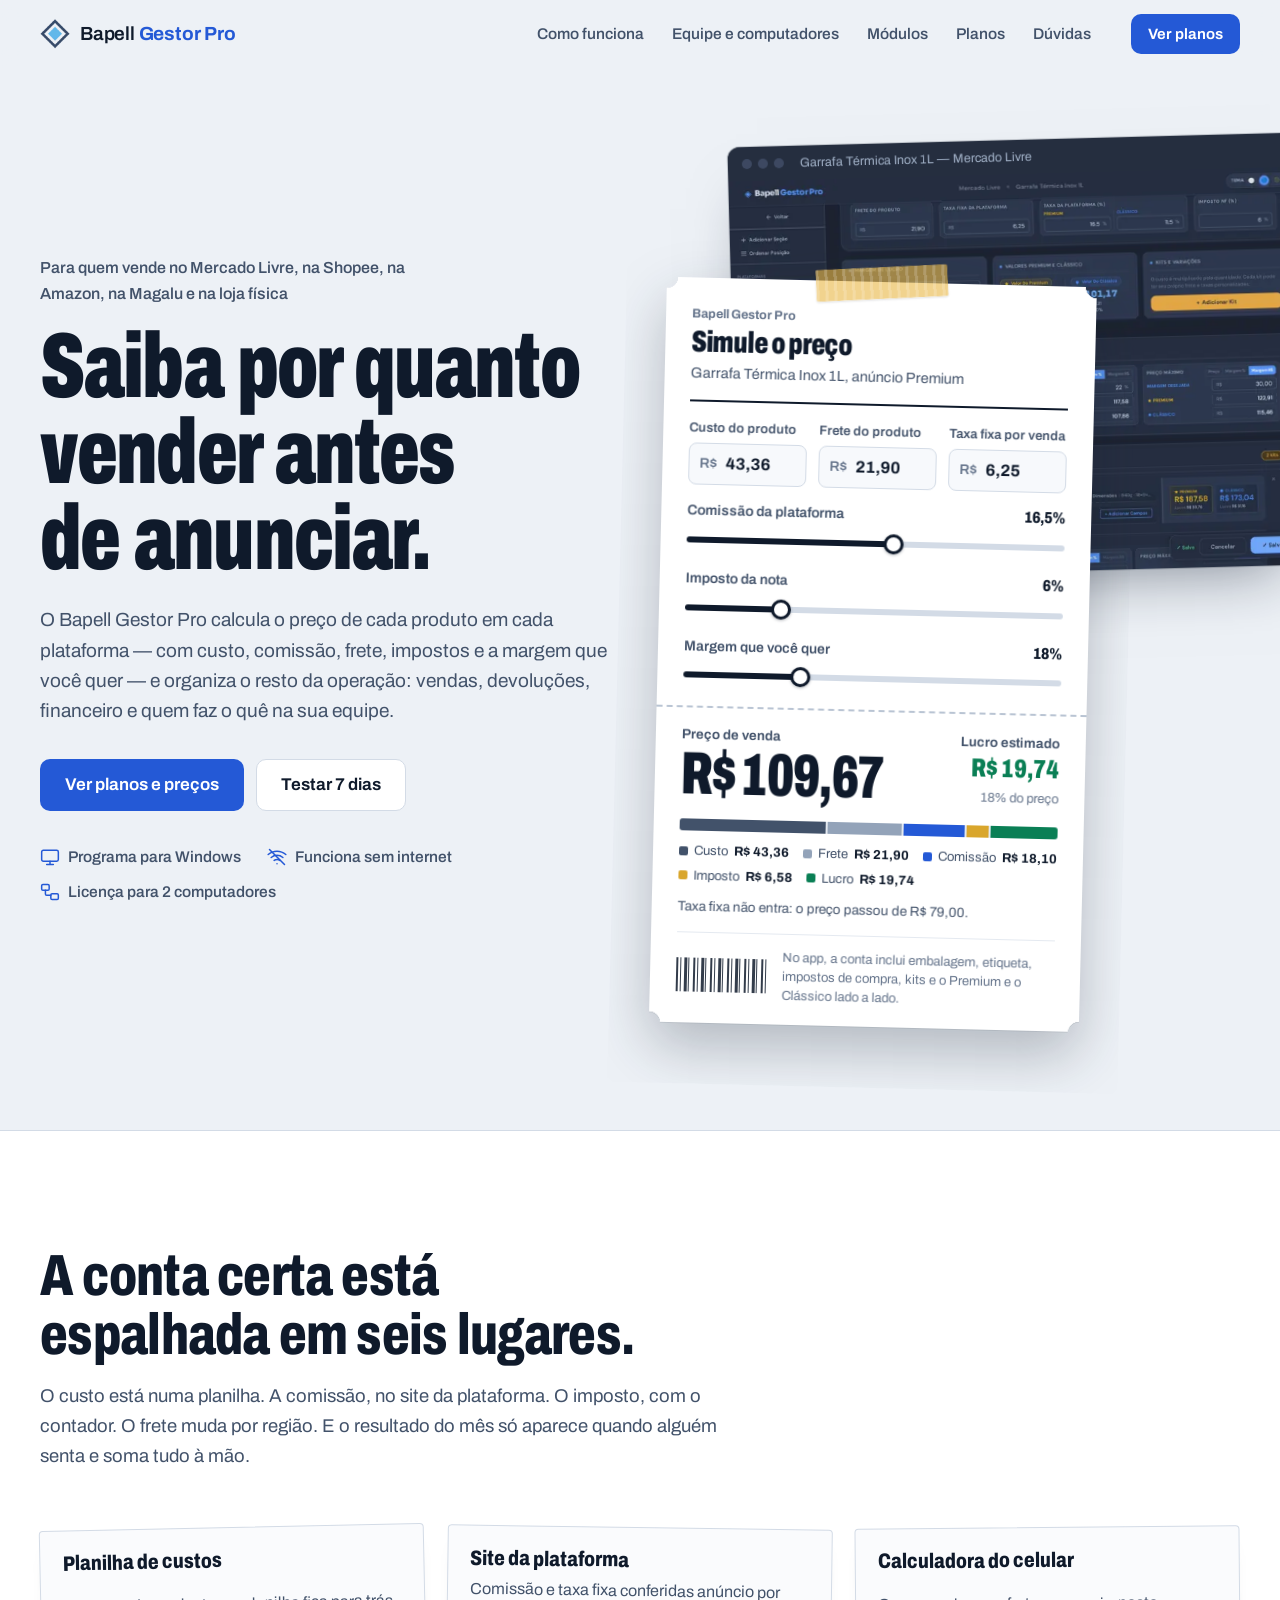
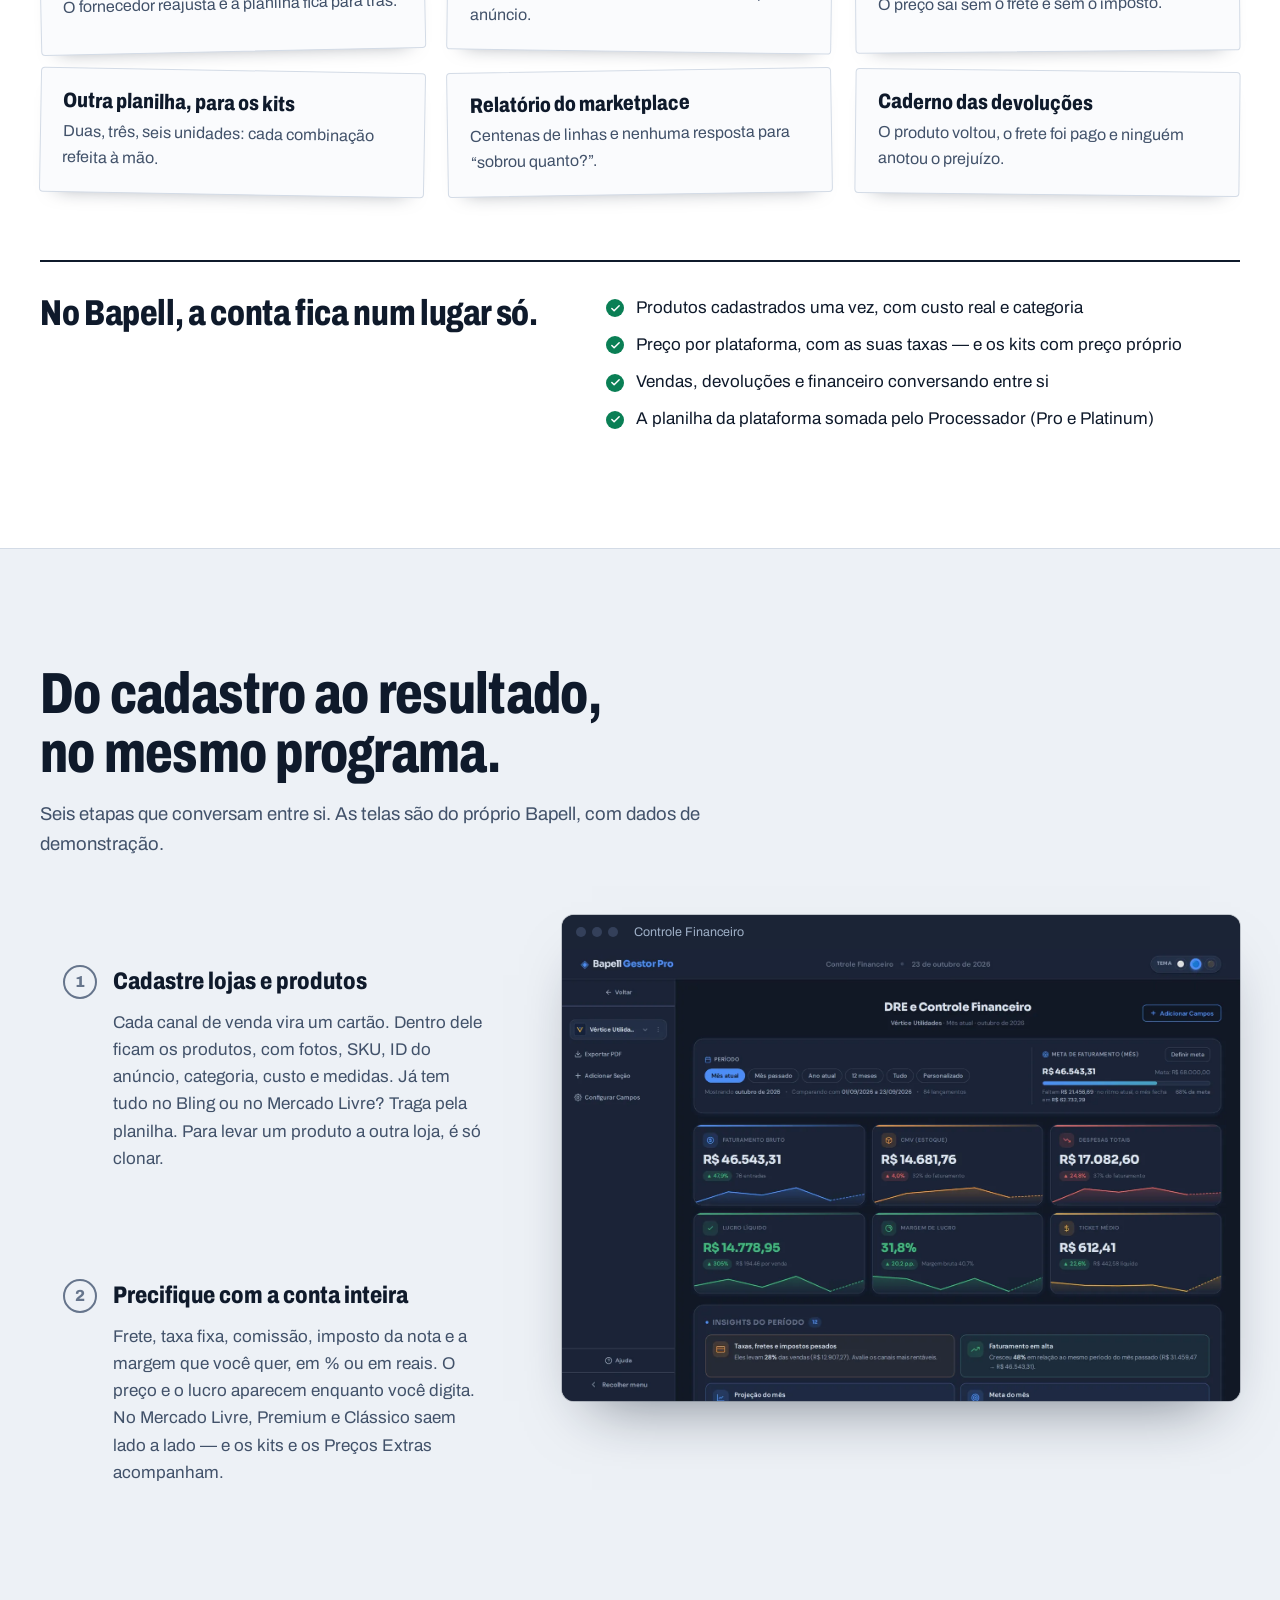
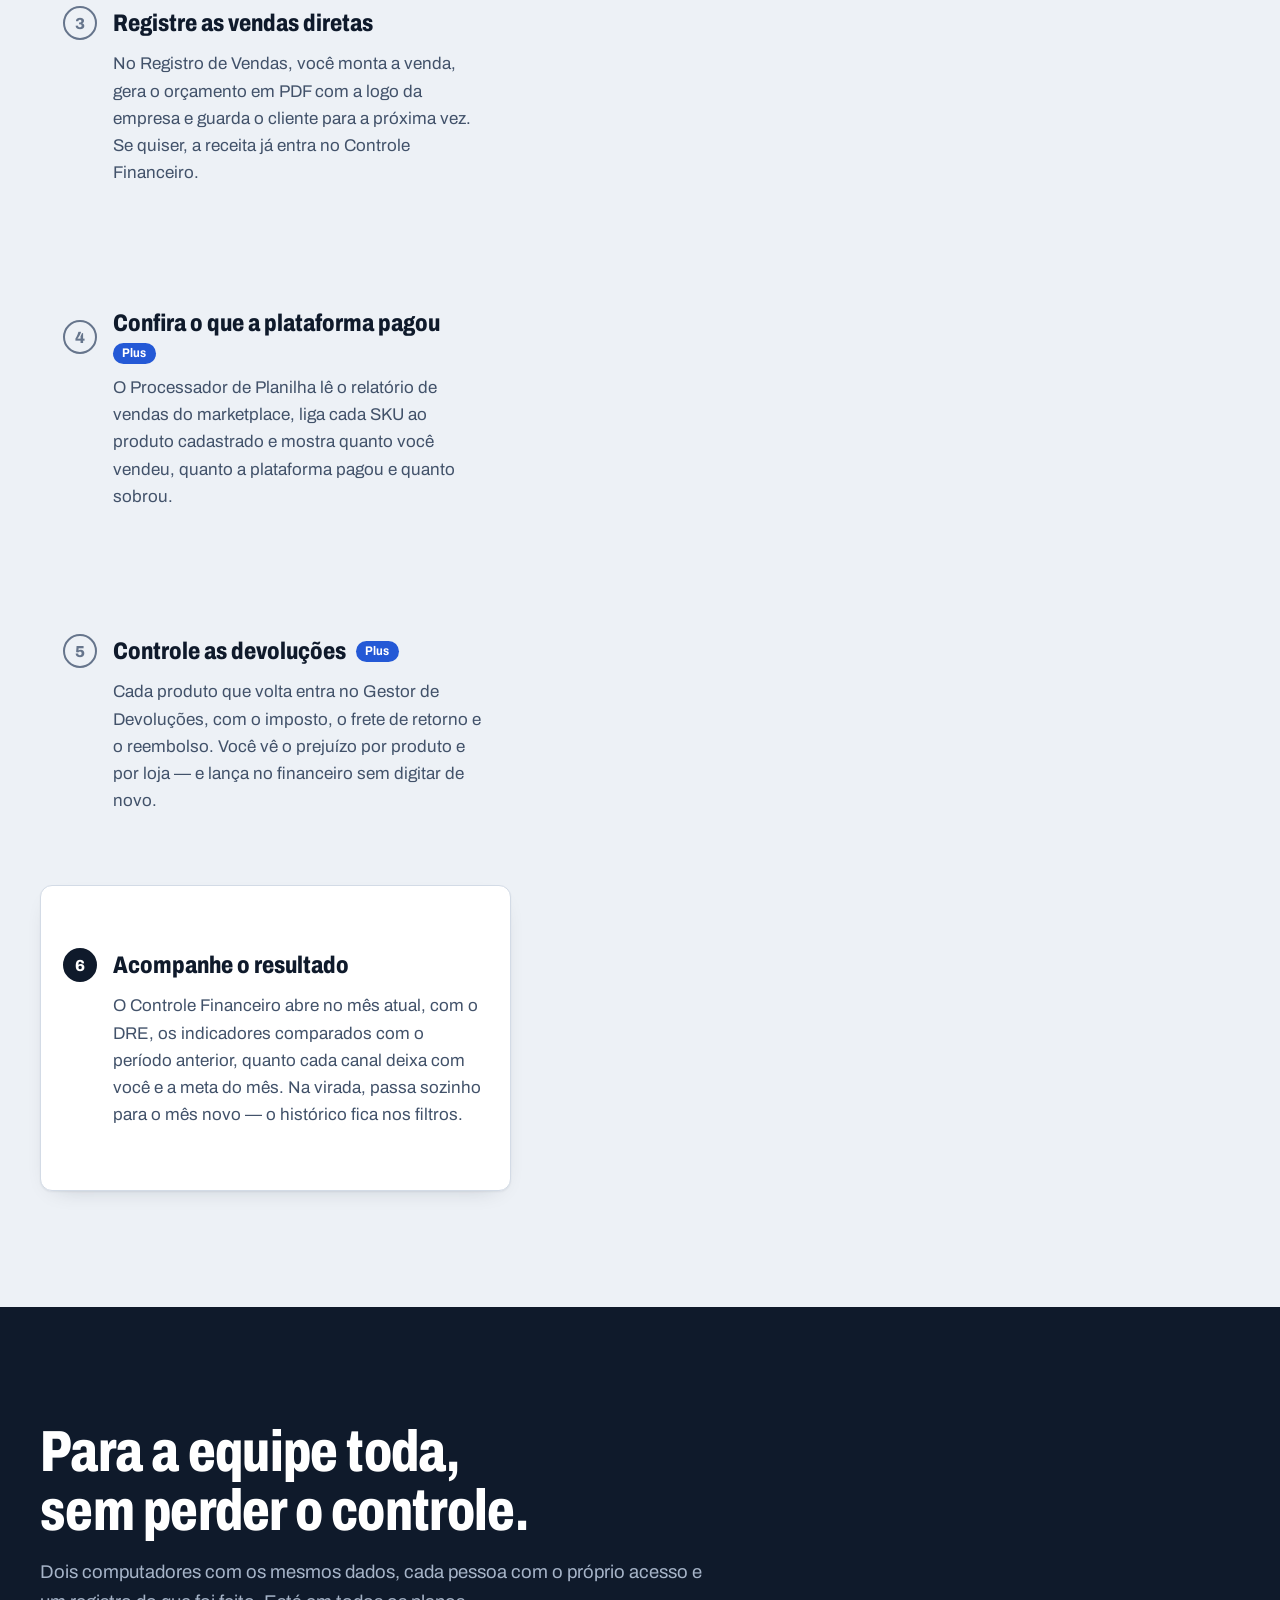
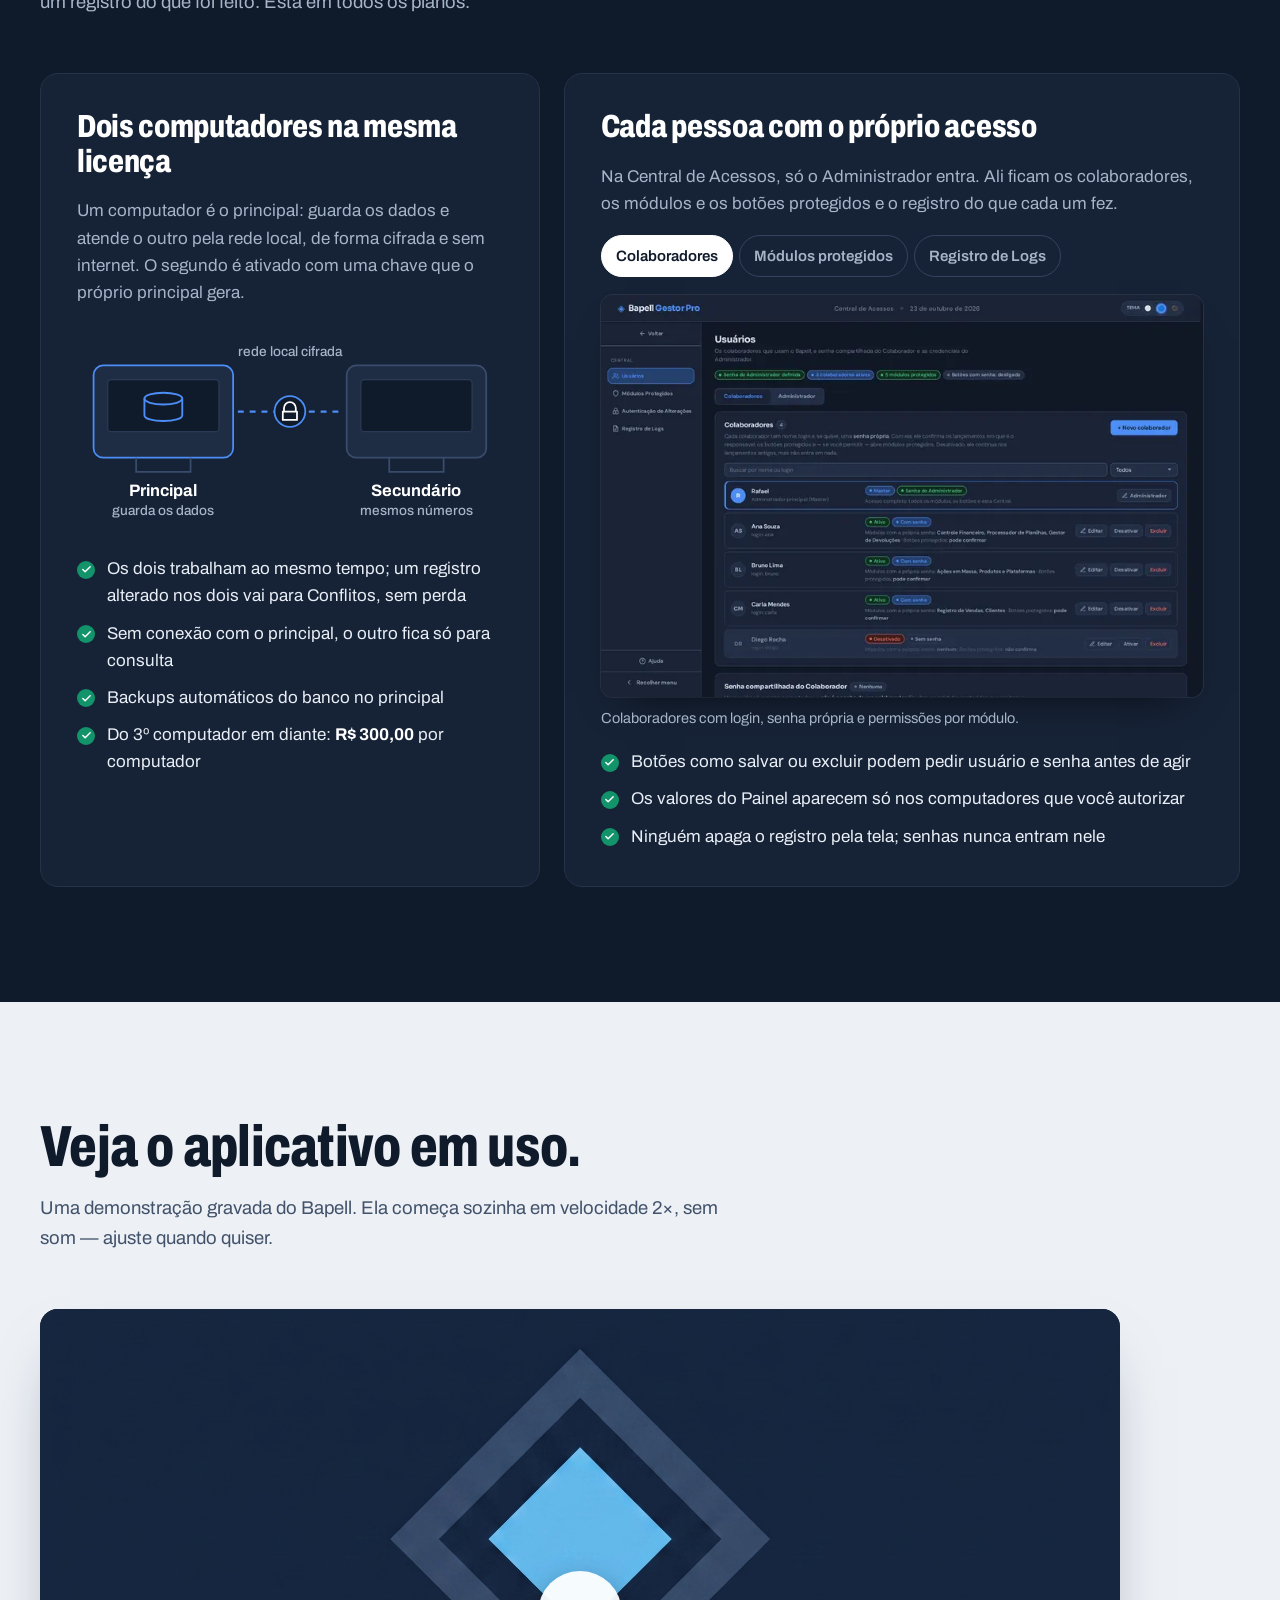
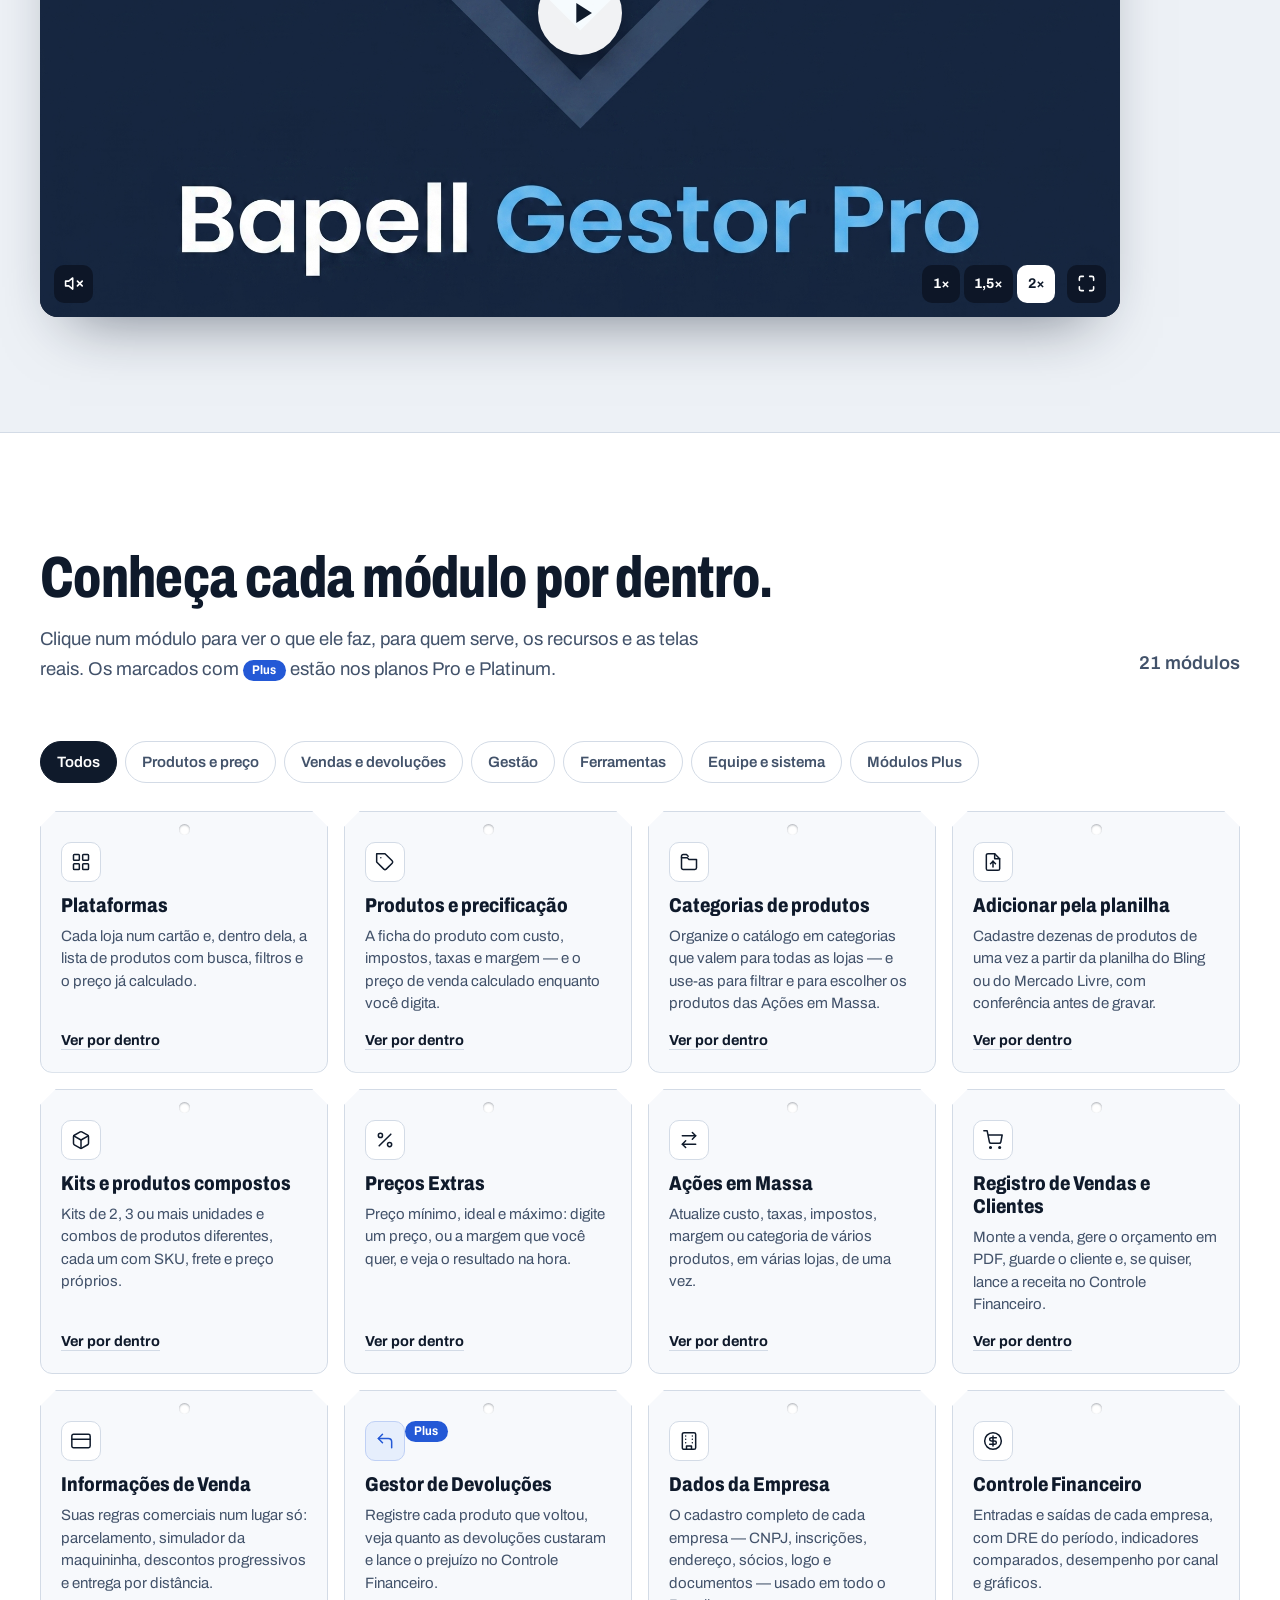
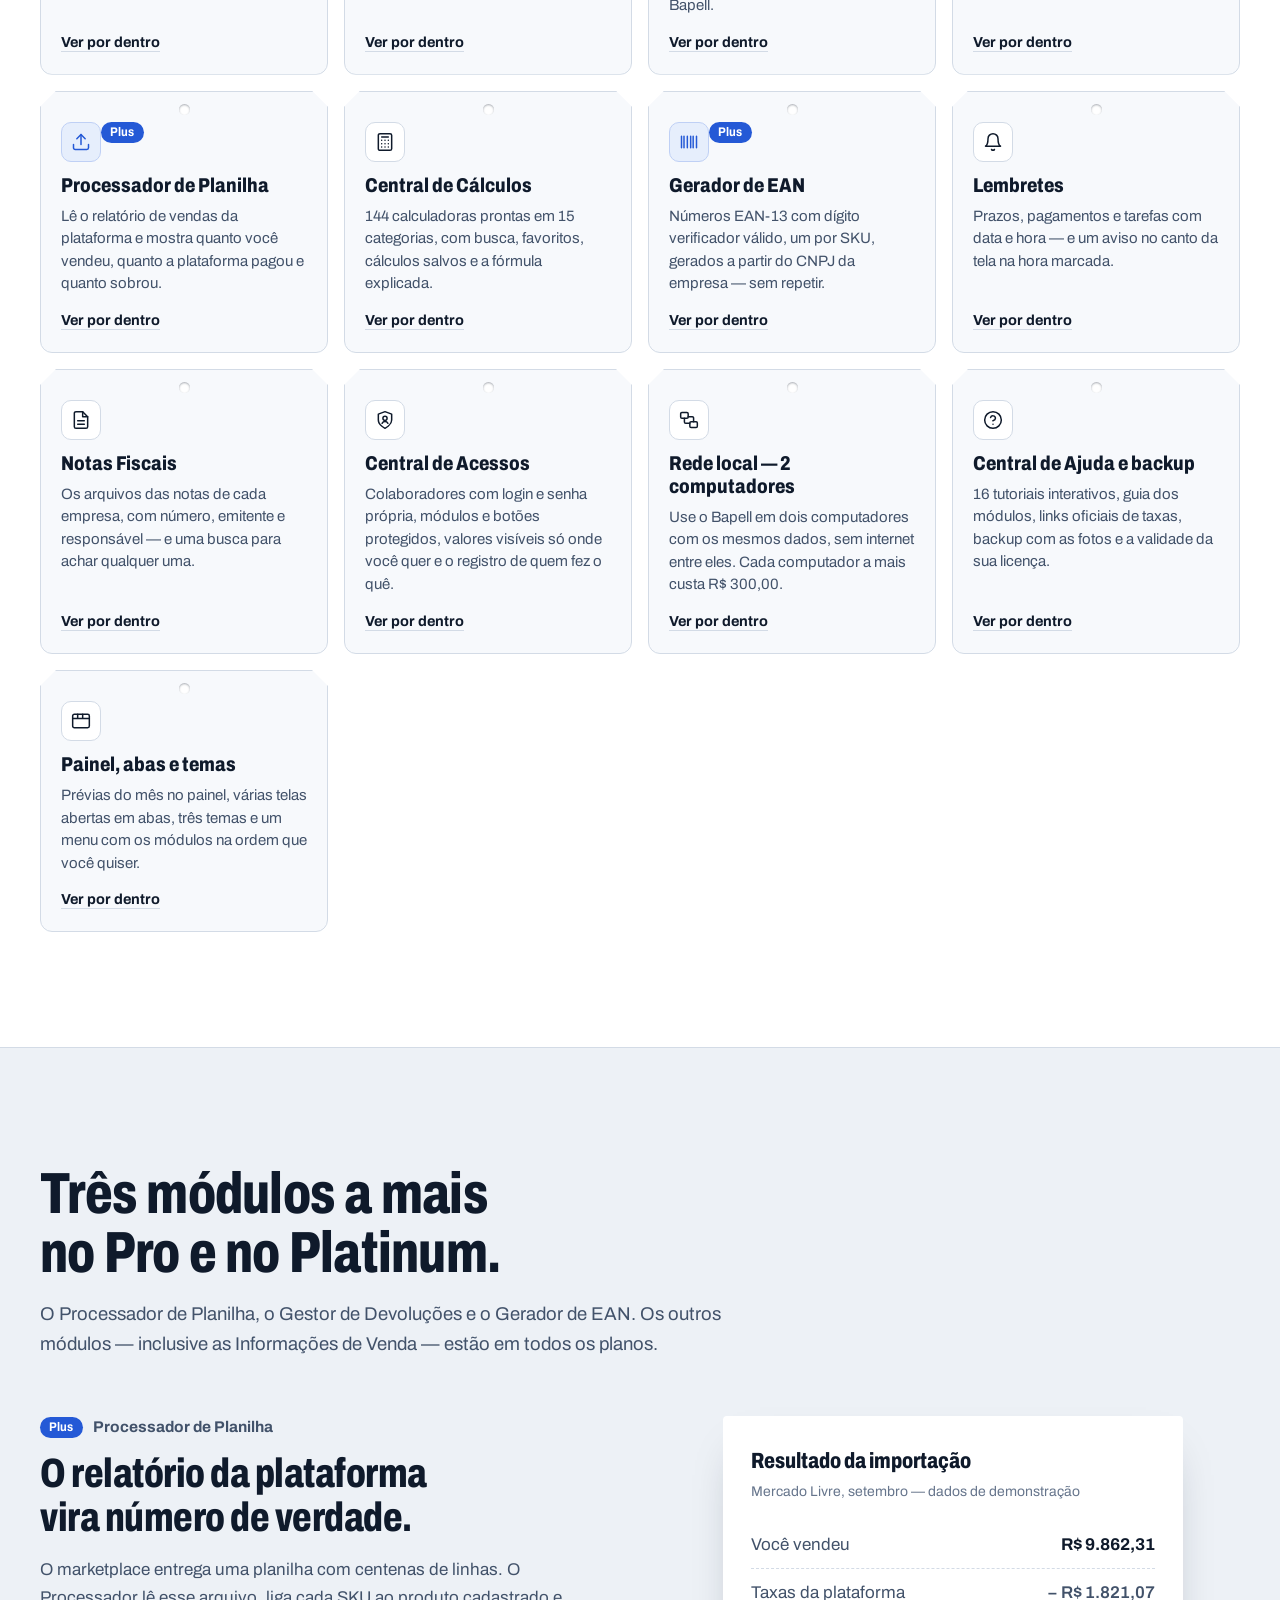
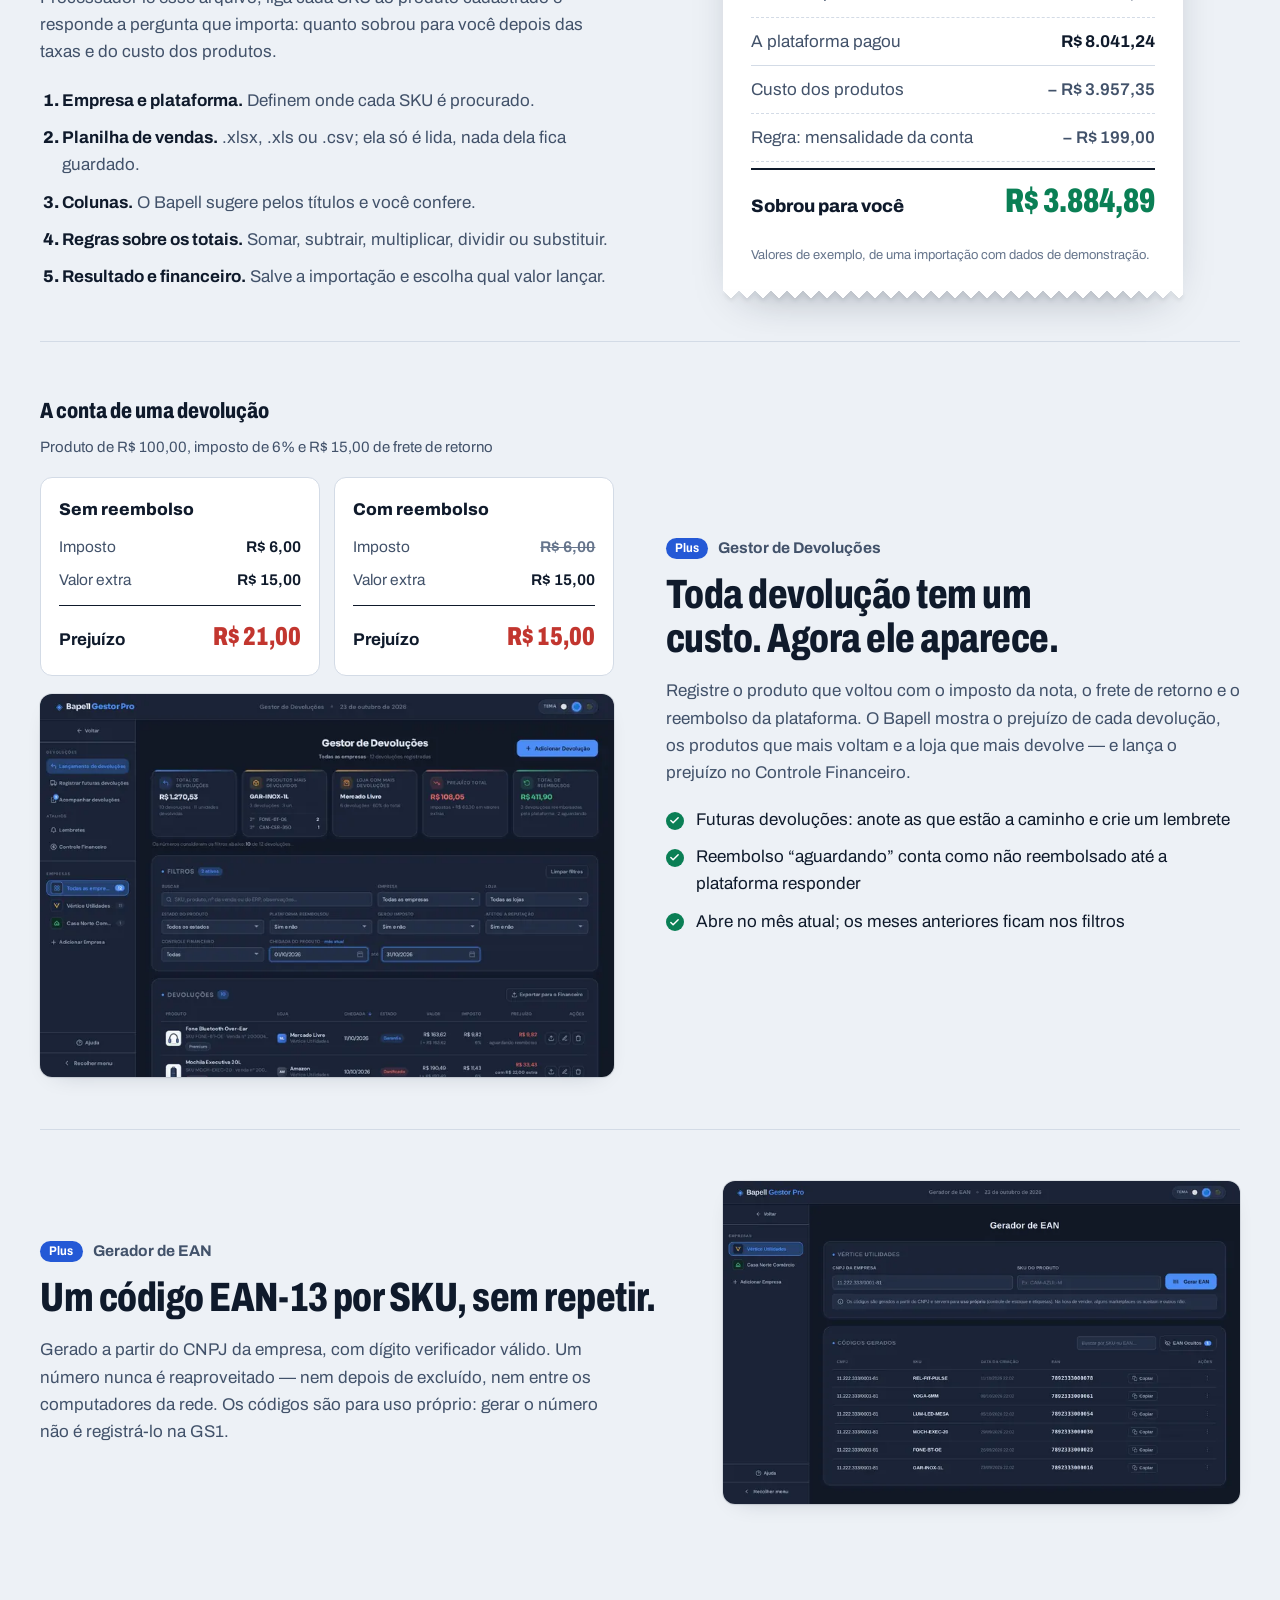
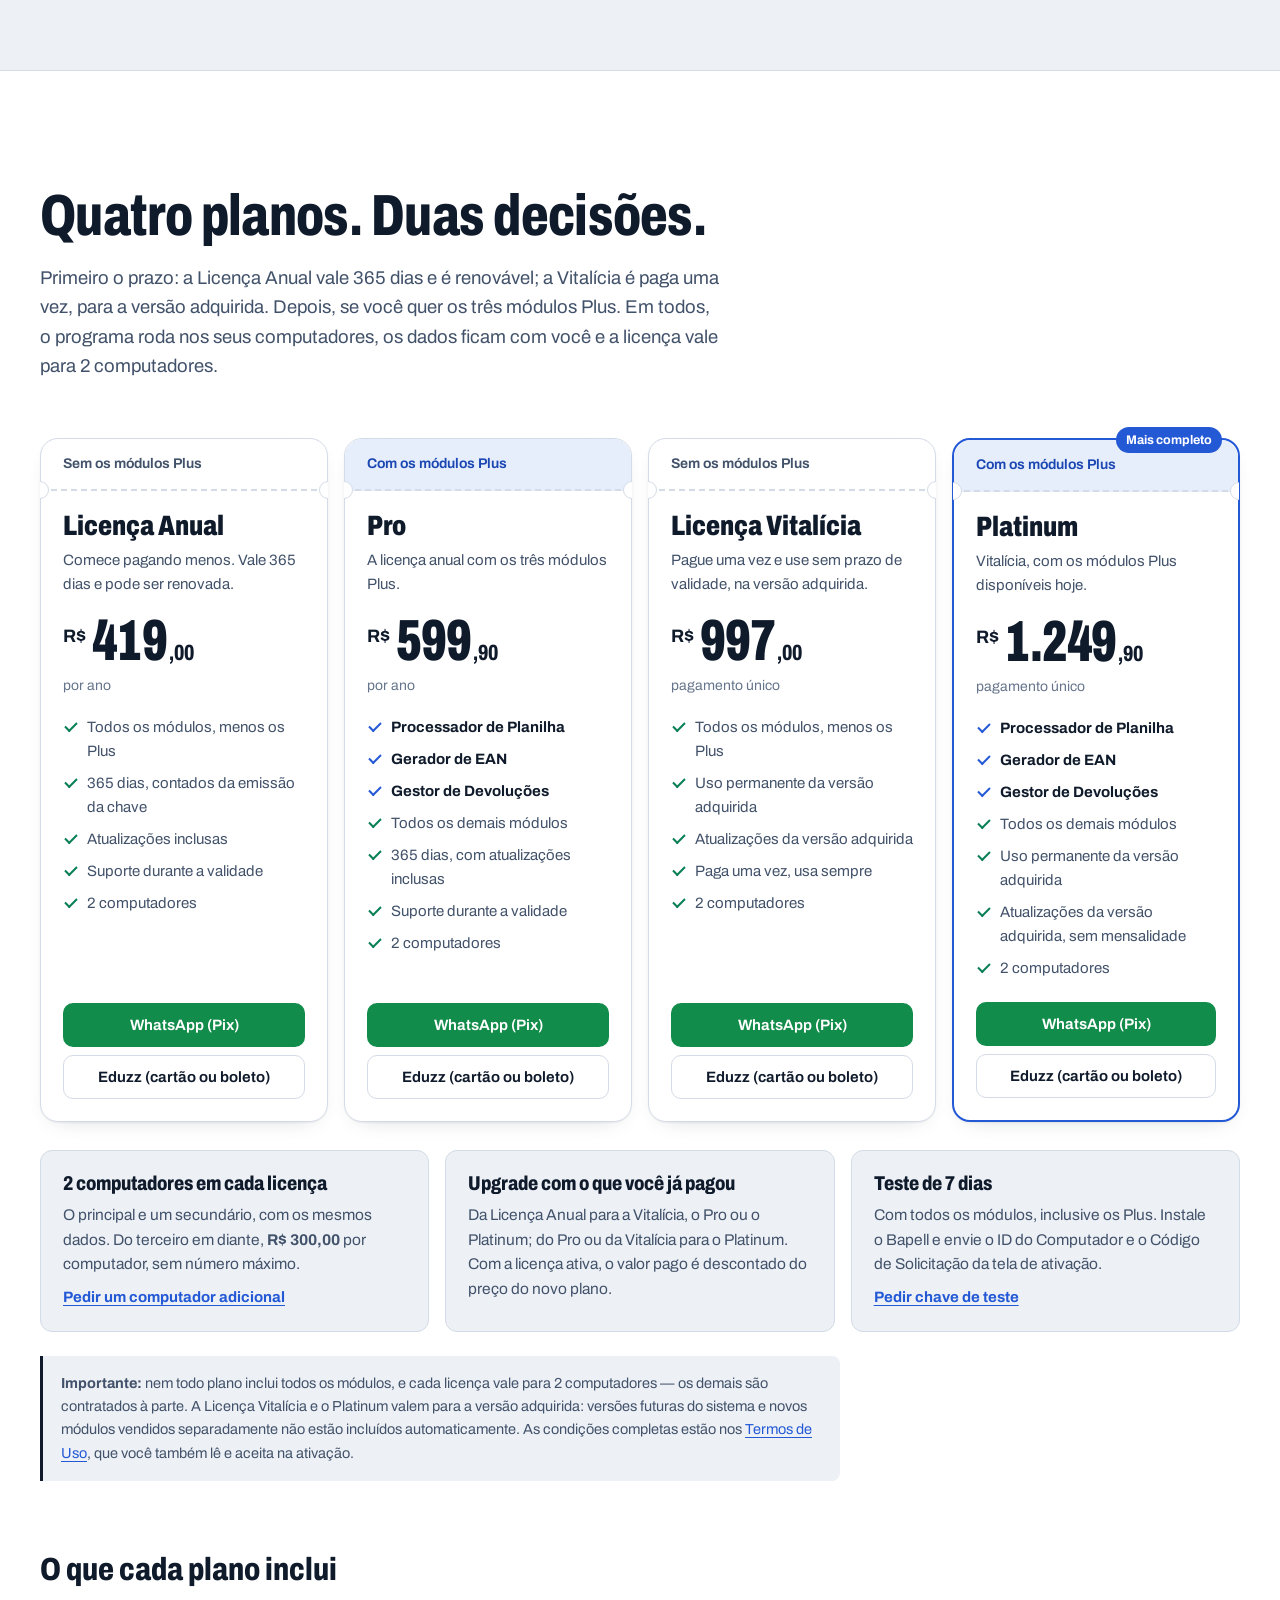
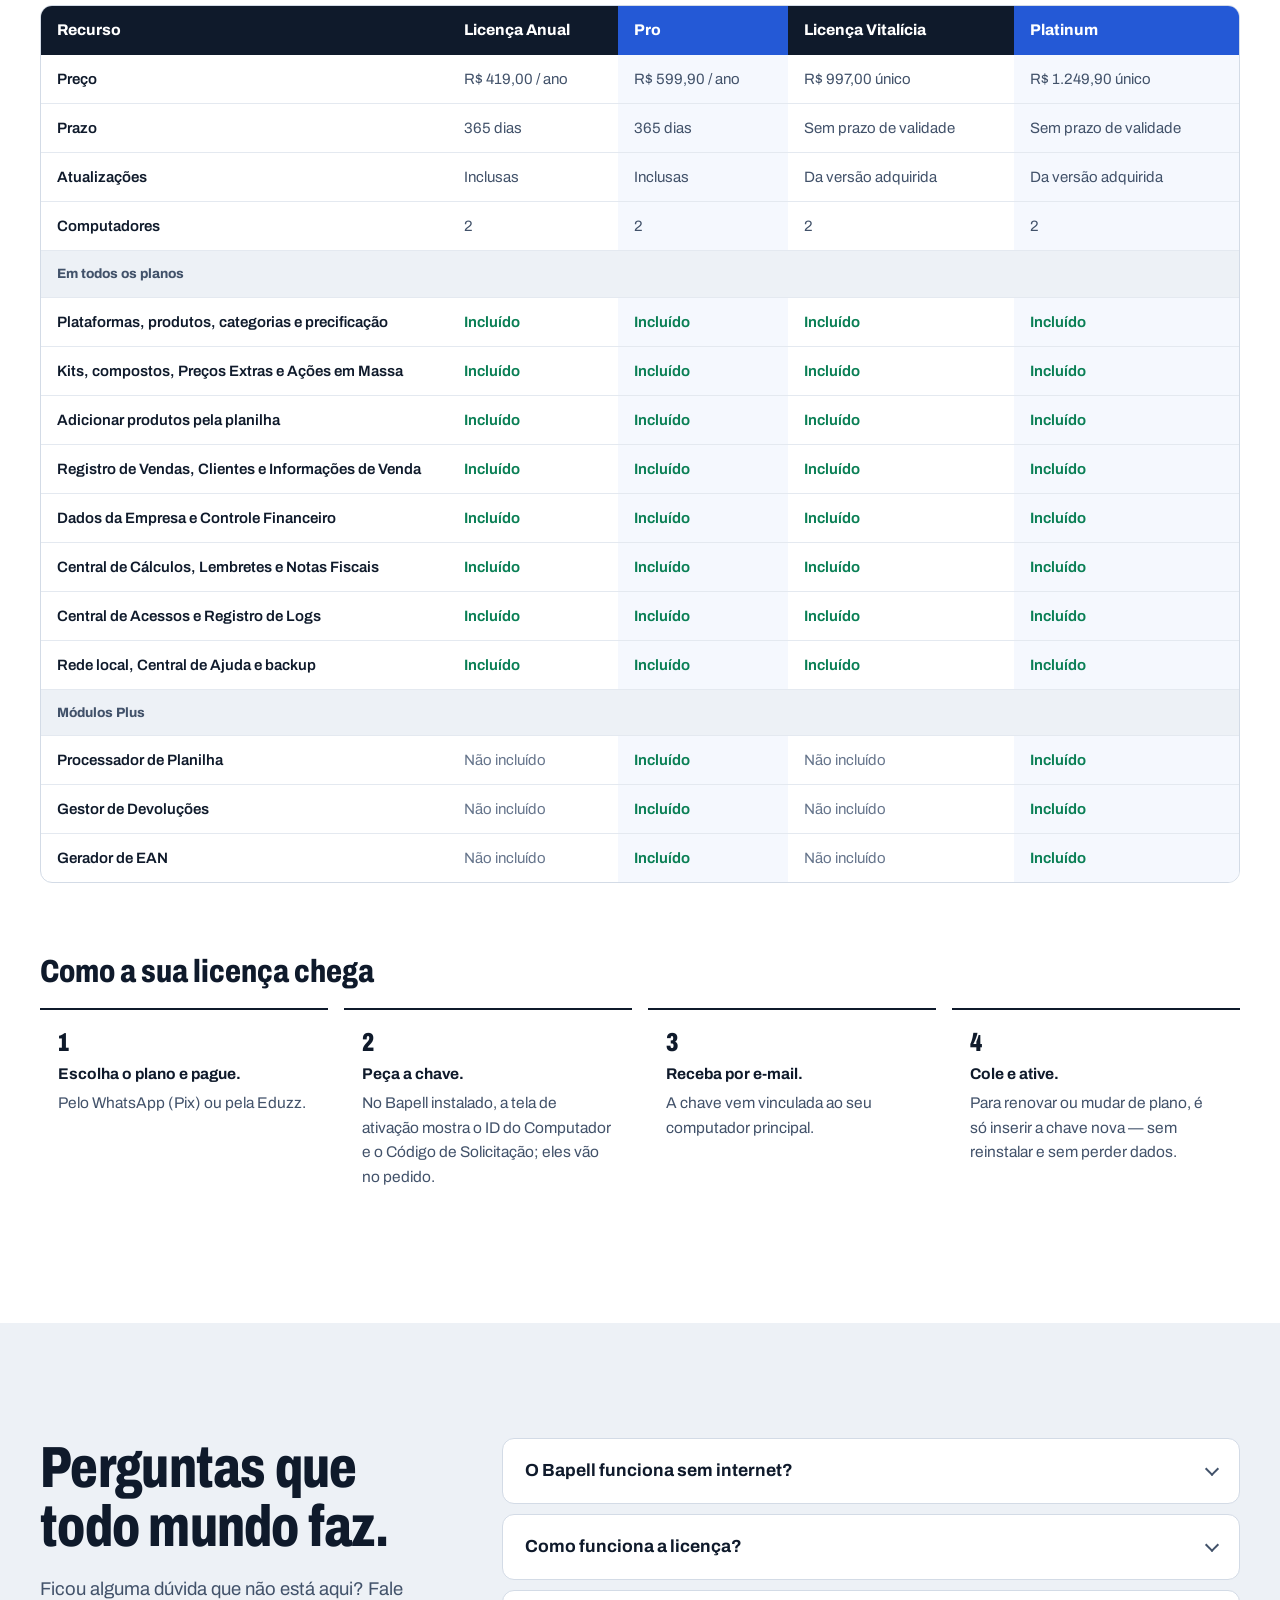
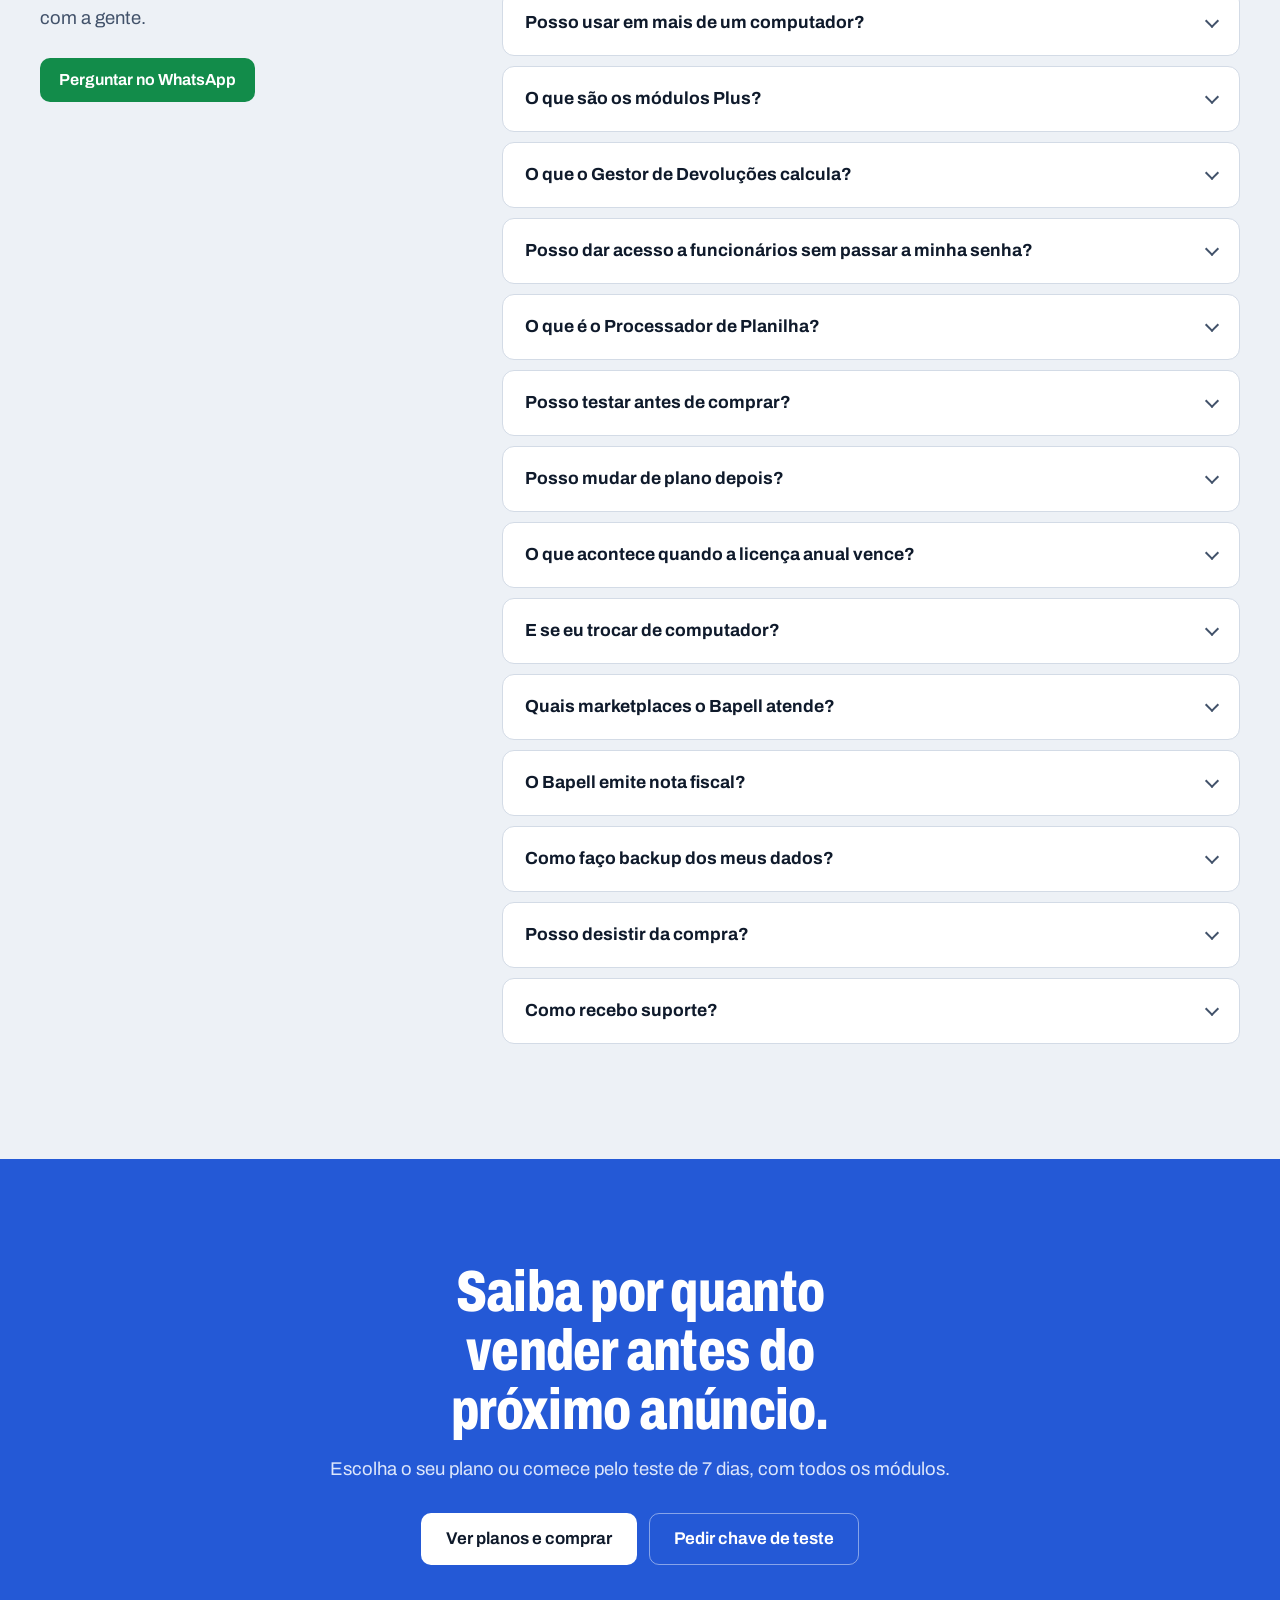
==== commit aeaa0618: "Mudanca Visual" ====
--- a/index.html
+++ b/index.html
@@ -1,1137 +1,748 @@
 <!DOCTYPE html>
 <html lang="pt-BR">
-
 <head>
   <meta charset="UTF-8" />
   <meta name="viewport" content="width=device-width, initial-scale=1, viewport-fit=cover" />
-  <meta name="theme-color" content="#121826" />
-  <title>Bapell Gestor Pro — precificação e gestão para quem vende em marketplace</title>
-  <meta name="description"
-    content="Programa para Windows de precificação e gestão para vendedores de marketplace. Calcule o preço de venda com custo, comissão, impostos, frete e margem, e organize vendas, financeiro, notas e prazos. Funciona sem internet. Licença Anual, Licença Vitalícia, Pro e Platinum." />
-
+  <meta name="theme-color" content="#0F1A2B" />
+  <title>Bapell Gestor Pro — preço certo e gestão para quem vende em marketplace</title>
+  <meta name="description" content="Programa para Windows que calcula o preço de venda de cada produto em cada plataforma — com custo, comissão, frete, impostos e margem — e organiza vendas, devoluções, financeiro e a equipe. Funciona sem internet e vale para 2 computadores." />
   <meta property="og:type" content="website" />
-  <meta property="og:title" content="Bapell Gestor Pro — precificação e gestão para quem vende em marketplace" />
-  <meta property="og:description"
-    content="Calcule o preço de venda com seus custos, taxas e margem, e organize a operação num só programa. Funciona sem internet. Licença Anual, Licença Vitalícia, Pro e Platinum." />
+  <meta property="og:title" content="Bapell Gestor Pro — saiba por quanto vender antes de anunciar" />
+  <meta property="og:description" content="Precificação por plataforma, kits, Preços Extras, vendas, devoluções, financeiro e Central de Acessos. Programa para Windows, sem internet, licença para 2 computadores." />
   <meta property="og:locale" content="pt_BR" />
   <meta property="og:image" content="img/app/painel.webp" />
-
   <link rel="icon" type="image/png" href="icon.png" />
-
   <link rel="preconnect" href="https://fonts.googleapis.com" />
   <link rel="preconnect" href="https://fonts.gstatic.com" crossorigin />
-  <link
-    href="https://fonts.googleapis.com/css2?family=DM+Sans:opsz,wght@9..40,400;9..40,500;9..40,600;9..40,700&family=Sora:wght@500;600;700&display=swap"
-    rel="stylesheet" />
-
-  <link rel="preload" as="image" href="img/app/produto-preco.webp" fetchpriority="high" />
+  <link href="https://fonts.googleapis.com/css2?family=Archivo:ital,wdth,wght@0,62..125,100..900;1,62..125,100..900&display=swap" rel="stylesheet" />
+  <link rel="preload" as="image" href="img/app/produto-preco-p.webp" />
   <link rel="stylesheet" href="styles.css" />
   <script>document.documentElement.classList.add("js");</script>
 </head>
 
 <body id="topo">
-
-  <!-- Barra de leitura: mostra quanto da página já foi percorrido -->
-  <div class="leitura" aria-hidden="true"><span id="leitura"></span></div>
-
-  <div class="aurora-bg" aria-hidden="true">
-    <div class="aurora-blob aurora-blob--1"></div>
-    <div class="aurora-blob aurora-blob--2"></div>
-    <div class="aurora-blob aurora-blob--3"></div>
-    <div class="noise-overlay"></div>
-  </div>
-
-  <a class="skip-link" href="#conteudo">Ir para o conteúdo</a>
-
-  <!-- ═══════════ NAVEGAÇÃO ═══════════ -->
-  <nav class="nav" id="nav" aria-label="Principal">
-    <div class="nav__inner wrap">
-      <a class="brand" href="#topo" aria-label="Bapell Gestor Pro — início">
-        <span class="brand__logo"><img src="icon.png" alt="" class="brand__icon-img" width="20" height="20"></span>
-        <span class="brand__name">Bapell <strong>Gestor Pro</strong></span>
+  <a class="pular" href="#conteudo">Ir para o conteúdo</a>
+
+  <!-- ═══════════════ NAVEGAÇÃO ═══════════════ -->
+  <header class="nav" id="nav">
+    <div class="nav__in">
+      <a class="marca" href="#topo" aria-label="Bapell Gestor Pro — início">
+        <img src="icon.png" alt="" width="30" height="30" />
+        <span>Bapell <b>Gestor Pro</b></span>
       </a>
-
-      <div class="nav__links" id="navLinks">
-        <a class="nav__link" href="#como-funciona">Como funciona</a>
-        <a class="nav__link" href="#demo">Ver em uso</a>
-        <a class="nav__link" href="#modulos">Módulos</a>
-        <a class="nav__link" href="#planos">Planos</a>
-        <a class="nav__link" href="#faq">Dúvidas</a>
-        <span class="nav__marcador" id="navMarcador" aria-hidden="true"></span>
-      </div>
-
-      <div class="nav__actions">
-        <a class="btn btn--primary btn--sm nav__cta" href="#planos">Comprar</a>
-        <button class="nav__menu" id="navMenu" type="button" aria-expanded="false" aria-controls="menuMobile"
-          aria-label="Abrir menu">
-          <span></span><span></span><span></span>
-        </button>
-      </div>
+      <nav class="nav__links" aria-label="Principal">
+        <a href="#como-funciona">Como funciona</a>
+        <a href="#equipe">Equipe e computadores</a>
+        <a href="#modulos">Módulos</a>
+        <a href="#planos">Planos</a>
+        <a href="#faq">Dúvidas</a>
+      </nav>
+      <a class="btn btn--azul nav__cta" href="#planos">Ver planos</a>
+      <button class="nav__menu" id="navMenu" type="button" aria-expanded="false" aria-controls="menuMobile" aria-label="Abrir o menu">
+        <span></span><span></span>
+      </button>
     </div>
-  </nav>
-
-  <!-- Menu do celular e do tablet -->
-  <div class="menu-mobile" id="menuMobile" hidden>
-    <div class="menu-mobile__corpo">
-      <a href="#como-funciona" style="--i:0">Como funciona</a>
-      <a href="#demo" style="--i:1">Ver em uso</a>
-      <a href="#modulos" style="--i:2">Módulos</a>
-      <a href="#planilhas" style="--i:3">Processador de Planilha</a>
-      <a href="#planos" style="--i:4">Planos e preços</a>
-      <a href="#faq" style="--i:5">Dúvidas</a>
-      <a class="btn btn--primary btn--lg" href="#planos" style="--i:6">Ver planos e comprar</a>
+    <div class="menu-mobile" id="menuMobile" hidden>
+      <a href="#como-funciona">Como funciona</a>
+      <a href="#equipe">Equipe e computadores</a>
+      <a href="#modulos">Módulos</a>
+      <a href="#plus">Módulos Plus</a>
+      <a href="#planos">Planos e preços</a>
+      <a href="#faq">Dúvidas</a>
+      <a class="btn btn--azul" href="#planos">Ver planos e comprar</a>
     </div>
-  </div>
+  </header>
 
   <main id="conteudo">
 
-    <!-- ═══════════ HERO ═══════════ -->
-    <header class="hero">
-      <div class="hero__grid wrap">
-
-        <div class="hero__copy">
-          <h1 id="heroTitle">
-            <span class="word"><span>Você</span></span>
-            <span class="word"><span>deveria</span></span>
-            <span class="word"><span>saber</span></span>
-            <span class="word"><span>por</span></span>
-            <span class="word"><span>quanto</span></span>
-            <span class="word"><span>vender</span></span>
-            <span class="word"><span>antes</span></span>
-            <span class="word"><span>de</span></span>
-            <span class="word"><span>anunciar.</span></span>
-          </h1>
-
-          <p class="lede rv" style="--d:160ms">
-            O Bapell Gestor Pro calcula o preço de venda de cada produto, em cada plataforma que você cadastrar,
-            com custo, comissão, impostos, frete e a margem que você quer. E organiza o resto da operação:
-            vendas, financeiro, notas fiscais e prazos.
+    <!-- ═══════════════ TOPO ═══════════════ -->
+    <section class="topo" aria-labelledby="topoTitulo">
+      <div class="topo__in">
+        <div class="topo__texto">
+          <p class="topo__para">Para quem vende no Mercado Livre, na Shopee, na Amazon, na Magalu e na loja física</p>
+          <h1 id="topoTitulo">Saiba por quanto vender <em>antes</em> de anunciar.</h1>
+          <p class="topo__sub">
+            O Bapell Gestor Pro calcula o preço de cada produto em cada plataforma — com custo, comissão,
+            frete, impostos e a margem que você quer — e organiza o resto da operação: vendas, devoluções,
+            financeiro e quem faz o quê na sua equipe.
           </p>
-
-          <div class="hero__actions rv" style="--d:240ms">
-            <a class="btn btn--primary btn--lg btn--brilho" href="#planos">
-              <span>Ver planos e comprar</span>
-              <svg width="20" height="20" viewBox="0 0 24 24" fill="none" stroke="currentColor" stroke-width="2"
-                stroke-linecap="round" stroke-linejoin="round" aria-hidden="true">
-                <line x1="5" y1="12" x2="19" y2="12"></line>
-                <polyline points="12 5 19 12 12 19"></polyline>
-              </svg>
-            </a>
-            <a class="btn btn--ghost btn--lg" href="#demo">
-              <span>Ver o app em uso</span>
-            </a>
-          </div>
-
-          <ul class="hero__trust rv" style="--d:320ms">
-            <li><svg viewBox="0 0 24 24" fill="none" stroke="currentColor" stroke-width="2" aria-hidden="true">
-                <polyline points="20 6 9 17 4 12"></polyline>
-              </svg> Licença Anual ou Vitalícia</li>
-            <li><svg viewBox="0 0 24 24" fill="none" stroke="currentColor" stroke-width="2" aria-hidden="true">
-                <path d="M12 22s8-4 8-10V5l-8-3-8 3v7c0 6 8 10 8 10z"></path>
-              </svg> Seus dados no seu PC</li>
-            <li><svg viewBox="0 0 24 24" fill="none" stroke="currentColor" stroke-width="2" aria-hidden="true">
-                <line x1="2" y1="2" x2="22" y2="22"></line>
-                <path d="M8.5 8.5a5 5 0 0 1 7 0"></path>
-                <path d="M5 5a10 10 0 0 1 14 0"></path>
-              </svg> Funciona sem internet</li>
+          <div class="topo__acoes">
+            <a class="btn btn--azul btn--g" href="#planos">Ver planos e preços</a>
+            <a class="btn btn--linha btn--g" href="https://api.whatsapp.com/send/?phone=5541988995503&amp;text=Ol%C3%A1%21+Gostaria+de+testar+o+*Bapell+Gestor+Pro*+por+7+dias&amp;type=phone_number&amp;app_absent=0" target="_blank" rel="noopener">Testar 7 dias</a>
+          </div>
+          <ul class="topo__fatos">
+            <li><svg class="ico" viewBox="0 0 24 24" aria-hidden="true"><rect x="2" y="4" width="20" height="13" rx="2"/><path d="M8 21h8M12 17v4"/></svg>Programa para Windows</li>
+            <li><svg class="ico" viewBox="0 0 24 24" aria-hidden="true"><path d="M5 12.55a11 11 0 0 1 14.08 0"/><path d="M1.42 9a16 16 0 0 1 21.16 0"/><path d="M8.53 16.11a6 6 0 0 1 6.95 0"/><line x1="12" y1="20" x2="12.01" y2="20"/><line x1="3" y1="3" x2="21" y2="21"/></svg>Funciona sem internet</li>
+            <li><svg class="ico" viewBox="0 0 24 24" aria-hidden="true"><rect x="2" y="3" width="9" height="7" rx="1.5"/><rect x="13" y="14" width="9" height="7" rx="1.5"/><path d="M6.5 10v4.5a1.5 1.5 0 0 0 1.5 1.5h5"/></svg>Licença para 2 computadores</li>
           </ul>
         </div>
 
-        <div class="hero__palco">
-          <!-- A ficha de verdade, ao fundo: o que a amostra resume -->
-          <figure class="janela janela--fundo" id="heroFundo" aria-hidden="true">
-            <div class="janela__barra">
-              <span class="janela__titulo">Bapell Gestor Pro — Garrafa Térmica Inox 1L</span>
-              <span class="janela__ctrl"><i></i><i></i><i></i></span>
-            </div>
-            <img src="img/app/produto-preco.webp" alt="" width="1600" height="1111" fetchpriority="high" decoding="async">
+        <div class="topo__palco">
+          <figure class="janela topo__janela" aria-hidden="true">
+            <div class="janela__barra"><i></i><i></i><i></i><span>Garrafa Térmica Inox 1L — Mercado Livre</span></div>
+            <img width="760" height="528" src="img/app/produto-preco-p.webp" alt="" fetchpriority="high" />
           </figure>
 
-          <aside class="ledger rv-right" style="--d:200ms" aria-labelledby="ledgerTag" id="ledger-widget">
-            <div class="ledger__glass"></div>
-
-            <!-- Barra de título no estilo de uma janela do Windows: o painel
-                 lê como o aplicativo aberto sobre o site. -->
-            <div class="ledger__bar">
-              <span class="ledger__file">Bapell Gestor Pro — Precificação</span>
-              <span class="janela__ctrl" aria-hidden="true"><i></i><i></i><i></i></span>
-            </div>
-
-            <div class="ledger__body">
-              <div class="ledger__head">
-                <div class="ledger__tagline" id="ledgerTag">
-                  <span class="status-indicator"></span> Amostra breve da precificação
-                </div>
+          <!-- A etiqueta: a mesma conta da ficha do produto, resumida. O custo padrão é o custo total
+               da garrafa na demonstração (38,90 + 2,50 + 0,40 + DIFAL 4% = 43,356); o campo mostra 43,36,
+               como o app, e a conta usa o valor exato até a pessoa alterar o campo. -->
+          <div class="etiqueta" id="etiqueta" role="group" aria-labelledby="etqTitulo">
+            <span class="fita" aria-hidden="true"></span>
+            <div class="etiqueta__cab">
+              <p class="etiqueta__marca">Bapell Gestor Pro</p>
+              <h2 id="etqTitulo">Simule o preço</h2>
+              <p class="etiqueta__prod">Garrafa Térmica Inox 1L, anúncio Premium</p>
+            </div>
+            <div class="etiqueta__campos">
+              <label class="campo"><span>Custo do produto</span><span class="campo__din"><i>R$</i><input id="custo" type="text" inputmode="decimal" value="43,36" data-exato="43.356" autocomplete="off" /></span></label>
+              <label class="campo"><span>Frete do produto</span><span class="campo__din"><i>R$</i><input id="frete" type="text" inputmode="decimal" value="21,90" autocomplete="off" /></span></label>
+              <label class="campo"><span>Taxa fixa por venda</span><span class="campo__din"><i>R$</i><input id="taxaFixa" type="text" inputmode="decimal" value="6,25" autocomplete="off" /></span></label>
+              <div class="desliza">
+                <div class="desliza__rot"><label for="comissao">Comissão da plataforma</label> <output id="comissaoOut" for="comissao">16,5%</output></div>
+                <input id="comissao" type="range" min="0" max="30" step="0.5" value="16.5" />
               </div>
-
-              <p class="ledger__hint">
-                <svg viewBox="0 0 24 24" fill="none" stroke="currentColor" stroke-width="2" stroke-linecap="round"
-                  stroke-linejoin="round" aria-hidden="true">
-                  <line x1="5" y1="12" x2="19" y2="12"></line>
-                  <polyline points="8 9 5 12 8 15"></polyline>
-                  <polyline points="16 9 19 12 16 15"></polyline>
-                </svg>
-                Arraste os controles e veja o preço mudar
-              </p>
-
-              <div class="ledger__inputs">
-                <div class="field-group">
-                  <div class="field">
-                    <label for="custo">Custo do produto</label>
-                    <div class="money money--readonly">
-                      <span class="money__prefix" aria-hidden="true">R$</span>
-                      <input id="custo" type="text" inputmode="decimal" value="500,00" autocomplete="off" data-money readonly />
-                    </div>
-                  </div>
-                  <div class="field">
-                    <label for="frete">Custo de frete</label>
-                    <div class="money">
-                      <span class="money__prefix" aria-hidden="true">R$</span>
-                      <input id="frete" type="text" inputmode="decimal" value="0,00" autocomplete="off" data-money />
-                    </div>
-                  </div>
-                </div>
-
-                <div class="field">
-                  <label for="comissao"><span>Comissão da plataforma</span> <output for="comissao" id="comissaoOut" class="out-badge">14%</output></label>
-                  <div class="range-wrapper range-wrapper--fee">
-                    <input id="comissao" type="range" min="0" max="30" step="0.5" value="14" data-out="comissaoOut" />
-                  </div>
-                </div>
-
-                <div class="field">
-                  <label for="imposto"><span>Imposto da nota</span> <output for="imposto" id="impostoOut" class="out-badge">6%</output></label>
-                  <div class="range-wrapper range-wrapper--tax">
-                    <input id="imposto" type="range" min="0" max="30" step="0.5" value="6" data-out="impostoOut" />
-                  </div>
-                </div>
-
-                <div class="field">
-                  <label for="margem"><span>Margem de lucro desejada</span> <output for="margem" id="margemOut" class="out-badge out-badge--primary">20%</output></label>
-                  <div class="range-wrapper range-wrapper--primary">
-                    <input id="margem" type="range" min="0" max="60" step="0.5" value="20" data-out="margemOut" />
-                  </div>
-                </div>
+              <div class="desliza">
+                <div class="desliza__rot"><label for="imposto">Imposto da nota</label> <output id="impostoOut" for="imposto">6%</output></div>
+                <input id="imposto" type="range" min="0" max="25" step="0.5" value="6" />
               </div>
-
-              <div class="ledger__out" aria-live="polite">
-                <div class="result-cards">
-                  <div class="result-card result-card--main">
-                    <span class="result__label">Preço de venda</span>
-                    <span class="result__value" id="preco">R$ 0,00</span>
-                  </div>
-                  <div class="result-card">
-                    <span class="result__label">Lucro estimado</span>
-                    <span class="result__value result__value--mint" id="lucro">R$ 0,00</span>
-                  </div>
-                </div>
-
-                <div class="bar-container">
-                  <div class="bar" id="bar" role="img" aria-label="Composição do preço de venda">
-                    <span class="bar__seg bar__seg--cost" style="width:53%"></span>
-                    <span class="bar__seg bar__seg--fee" style="width:14%"></span>
-                    <span class="bar__seg bar__seg--tax" style="width:6%"></span>
-                    <span class="bar__seg bar__seg--profit" style="width:20%"></span>
-                  </div>
-                </div>
-
-                <ul class="legend">
-                  <li><i class="dot dot--cost"></i>Custo</li>
-                  <li><i class="dot dot--fee"></i>Comissão</li>
-                  <li><i class="dot dot--tax"></i>Imposto</li>
-                  <li><i class="dot dot--profit"></i>Lucro</li>
-                </ul>
-
-                <div class="ledger__warn" id="warn" hidden>
-                  <svg viewBox="0 0 24 24" fill="none" stroke="currentColor" stroke-width="2" aria-hidden="true">
-                    <circle cx="12" cy="12" r="10"></circle>
-                    <line x1="12" y1="8" x2="12" y2="12"></line>
-                    <line x1="12" y1="16" x2="12.01" y2="16"></line>
-                  </svg>
-                  <span>Comissão, imposto e margem somados não podem chegar a 100% do preço.</span>
-                </div>
-
-                <p class="ledger__nota">No app, esse cálculo roda por produto, por kit e por plataforma, com taxa fixa,
-                  impostos de compra e as suas taxas já salvas.</p>
+              <div class="desliza">
+                <div class="desliza__rot"><label for="margem">Margem que você quer</label> <output id="margemOut" for="margem">18%</output></div>
+                <input id="margem" type="range" min="0" max="60" step="0.5" value="18" />
               </div>
             </div>
-          </aside>
-        </div>
-
-      </div>
-    </header>
-
-    <!-- ═══════════ O PROBLEMA ═══════════ -->
-    <section class="problema" id="problema">
-      <div class="wrap problema__grid">
-        <div class="problema__cabeca rv">
-          <p class="rotulo">Quem vende online conhece</p>
-          <h2>A conta certa está espalhada em seis lugares.</h2>
-          <p class="sec-head__p">
-            O custo está numa planilha. A comissão, no site da plataforma. O imposto, com o contador.
-            O frete muda por região. E o resultado do mês só aparece quando alguém senta e soma tudo à mão.
-          </p>
-        </div>
-
-        <ul class="prob-lista">
-          <li class="prob-item rv" style="--d:0ms">
-            <span class="prob-item__ico" aria-hidden="true"><svg viewBox="0 0 24 24" fill="none" stroke="currentColor" stroke-width="1.8" stroke-linecap="round" stroke-linejoin="round"><circle cx="12" cy="12" r="9"></circle><path d="M9.5 9.5a2.5 2.5 0 1 1 3.5 2.3c-.6.3-1 .9-1 1.6v.6"></path><line x1="12" y1="17" x2="12.01" y2="17"></line></svg></span>
-            <div>
-              <h3>Preço no chute</h3>
-              <p>Sem somar comissão, imposto e frete antes de anunciar, o preço vira estimativa — e o prejuízo só aparece no fim do mês.</p>
-            </div>
-          </li>
-          <li class="prob-item rv" style="--d:80ms">
-            <span class="prob-item__ico" aria-hidden="true"><svg viewBox="0 0 24 24" fill="none" stroke="currentColor" stroke-width="1.8" stroke-linecap="round" stroke-linejoin="round"><rect x="3" y="3" width="7" height="7" rx="1"></rect><rect x="14" y="3" width="7" height="7" rx="1"></rect><rect x="3" y="14" width="7" height="7" rx="1"></rect><rect x="14" y="14" width="7" height="7" rx="1"></rect></svg></span>
-            <div>
-              <h3>Cada plataforma com uma taxa</h3>
-              <p>O mesmo produto precisa de preços diferentes em cada canal. Fazer isso na planilha significa refazer a conta toda vez.</p>
-            </div>
-          </li>
-          <li class="prob-item rv" style="--d:160ms">
-            <span class="prob-item__ico" aria-hidden="true"><svg viewBox="0 0 24 24" fill="none" stroke="currentColor" stroke-width="1.8" stroke-linecap="round" stroke-linejoin="round"><path d="M21 16V8a2 2 0 0 0-1-1.73l-7-4a2 2 0 0 0-2 0l-7 4A2 2 0 0 0 3 8v8a2 2 0 0 0 1 1.73l7 4a2 2 0 0 0 2 0l7-4A2 2 0 0 0 21 16z"></path><polyline points="3.27 6.96 12 12.01 20.73 6.96"></polyline><line x1="12" y1="22.08" x2="12" y2="12"></line></svg></span>
-            <div>
-              <h3>Kits que ninguém sabe precificar</h3>
-              <p>Dois, três, seis unidades. Cada combinação muda o frete e o custo, e a conta raramente é refeita.</p>
-            </div>
-          </li>
-          <li class="prob-item rv" style="--d:240ms">
-            <span class="prob-item__ico" aria-hidden="true"><svg viewBox="0 0 24 24" fill="none" stroke="currentColor" stroke-width="1.8" stroke-linecap="round" stroke-linejoin="round"><path d="M14 2H6a2 2 0 0 0-2 2v16a2 2 0 0 0 2 2h12a2 2 0 0 0 2-2V8z"></path><polyline points="14 2 14 8 20 8"></polyline><line x1="8" y1="13" x2="16" y2="13"></line><line x1="8" y1="17" x2="13" y2="17"></line></svg></span>
-            <div>
-              <h3>O relatório que ninguém lê</h3>
-              <p>A planilha de vendas do marketplace tem centenas de linhas e não responde a pergunta simples: sobrou quanto?</p>
-            </div>
-          </li>
+            <div class="etiqueta__picote" aria-hidden="true"></div>
+            <div class="etiqueta__res" aria-live="polite">
+              <div>
+                <p class="etiqueta__rot">Preço de venda</p>
+                <p class="etiqueta__preco" id="preco">R$ 109,67</p>
+              </div>
+              <div class="etiqueta__lucro">
+                <p class="etiqueta__rot">Lucro estimado</p>
+                <p><b id="lucro">R$ 19,74</b> <span id="margemReal">18% do preço</span></p>
+              </div>
+            </div>
+            <div class="barra" id="bar" role="img" aria-label="Para onde vai o preço de venda"></div>
+            <ul class="barra__legenda" id="barLegenda"></ul>
+            <p class="etiqueta__taxa" id="taxaLinha"></p>
+            <p class="etiqueta__aviso" id="warn" hidden>Comissão, imposto e margem somados não podem chegar a 100% do preço.</p>
+            <div class="etiqueta__pe">
+              <span class="codigo" aria-hidden="true"></span>
+              <p>No app, a conta inclui embalagem, etiqueta, impostos de compra, kits e o Premium e o Clássico lado a lado.</p>
+            </div>
+          </div>
+        </div>
+      </div>
+    </section>
+
+    <!-- ═══════════════ O PROBLEMA ═══════════════ -->
+    <section class="secao problema" id="problema" aria-labelledby="probTitulo">
+      <div class="in">
+        <div class="cab">
+          <h2 id="probTitulo">A conta certa está espalhada em seis lugares.</h2>
+          <p>O custo está numa planilha. A comissão, no site da plataforma. O imposto, com o contador. O frete muda por região. E o resultado do mês só aparece quando alguém senta e soma tudo à mão.</p>
+        </div>
+        <ul class="papeis">
+          <li class="papel"><b>Planilha de custos</b><span>O fornecedor reajusta e a planilha fica para trás.</span></li>
+          <li class="papel"><b>Site da plataforma</b><span>Comissão e taxa fixa conferidas anúncio por anúncio.</span></li>
+          <li class="papel"><b>Calculadora do celular</b><span>O preço sai sem o frete e sem o imposto.</span></li>
+          <li class="papel"><b>Outra planilha, para os kits</b><span>Duas, três, seis unidades: cada combinação refeita à mão.</span></li>
+          <li class="papel"><b>Relatório do marketplace</b><span>Centenas de linhas e nenhuma resposta para “sobrou quanto?”.</span></li>
+          <li class="papel"><b>Caderno das devoluções</b><span>O produto voltou, o frete foi pago e ninguém anotou o prejuízo.</span></li>
         </ul>
-      </div>
-    </section>
-
-    <!-- ═══════════ COMO FUNCIONA (rolagem com a janela fixa) ═══════════ -->
-    <section class="como" id="como-funciona">
-      <div class="wrap">
-        <div class="sec-head sec-head--esq rv">
-          <p class="rotulo">Como funciona</p>
-          <h2>Do cadastro ao resultado, no mesmo programa.</h2>
-          <p class="sec-head__p">Quatro etapas que conversam entre si. As telas abaixo são do próprio Bapell, com dados de
-            demonstração.</p>
-        </div>
-
-        <div class="como__grid">
-          <ol class="como__passos" id="comoPassos">
-            <li class="como__passo is-ativo" data-passo="0">
-              <span class="como__n">1</span>
-              <div class="como__texto">
-                <h3>Cadastre suas lojas e produtos</h3>
-                <p>Cada canal de venda vira um cartão com nome e logo. Dentro dele ficam os produtos, com fotos, SKU, ID do
-                  anúncio, custo, impostos de compra e dimensões. Para levar um produto a outra loja, é só clonar.</p>
-                <figure class="como__img-movel janela">
-                  <div class="janela__barra"><span class="janela__titulo">Mercado Livre — produtos</span><span class="janela__ctrl"><i></i><i></i><i></i></span></div>
-                  <img src="img/app/plataforma-p.webp" alt="Lista de produtos do Mercado Livre no Bapell, com fotos, SKU, tipo e os preços Premium e Clássico" width="760" height="475" loading="lazy" decoding="async">
-                </figure>
-              </div>
+        <div class="um" id="antes">
+          <h3>No Bapell, a conta fica num lugar só.</h3>
+          <ul class="checks">
+            <li>Produtos cadastrados uma vez, com custo real e categoria</li>
+            <li>Preço por plataforma, com as suas taxas — e os kits com preço próprio</li>
+            <li>Vendas, devoluções e financeiro conversando entre si</li>
+            <li>A planilha da plataforma somada pelo Processador (Pro e Platinum)</li>
+          </ul>
+        </div>
+      </div>
+    </section>
+
+    <!-- ═══════════════ COMO FUNCIONA ═══════════════ -->
+    <section class="secao como" id="como-funciona" aria-labelledby="comoH">
+      <div class="in">
+        <div class="cab">
+          <h2 id="comoH">Do cadastro ao resultado, no mesmo programa.</h2>
+          <p>Seis etapas que conversam entre si. As telas são do próprio Bapell, com dados de demonstração.</p>
+        </div>
+        <div class="como__grade">
+          <ol class="passos">
+            <li class="passo passo--ativo" data-tela="plataforma" data-titulo="Mercado Livre — produtos" data-alt="Lista de produtos do Mercado Livre com categorias, Premium e Clássico">
+              <span class="passo__n">1</span>
+              <h3>Cadastre lojas e produtos</h3>
+              <p>Cada canal de venda vira um cartão. Dentro dele ficam os produtos, com fotos, SKU, ID do anúncio, categoria, custo e medidas. Já tem tudo no Bling ou no Mercado Livre? Traga pela planilha. Para levar um produto a outra loja, é só clonar.</p>
+              <img width="760" height="475" class="passo__img" src="img/app/plataforma-p.webp" alt="Lista de produtos do Mercado Livre com categorias" loading="lazy" decoding="async" />
             </li>
-            <li class="como__passo" data-passo="1">
-              <span class="como__n">2</span>
-              <div class="como__texto">
-                <h3>Precifique com a conta inteira</h3>
-                <p>Frete, taxa fixa, comissão, imposto da nota e a margem que você quer, em % ou em reais. O preço e o lucro
-                  estimado aparecem enquanto você digita. No Mercado Livre, Premium e Clássico saem lado a lado.</p>
-                <figure class="como__img-movel janela">
-                  <div class="janela__barra"><span class="janela__titulo">Ficha do produto</span><span class="janela__ctrl"><i></i><i></i><i></i></span></div>
-                  <img src="img/app/produto-preco-p.webp" alt="Ficha do produto com variáveis de venda, margem, valores Premium e Clássico, Preços Extras e kits" width="760" height="528" loading="lazy" decoding="async">
-                </figure>
-              </div>
+            <li class="passo" data-tela="produto-preco" data-titulo="Ficha do produto" data-alt="Ficha do produto com Premium e Clássico e os Preços Extras">
+              <span class="passo__n">2</span>
+              <h3>Precifique com a conta inteira</h3>
+              <p>Frete, taxa fixa, comissão, imposto da nota e a margem que você quer, em % ou em reais. O preço e o lucro aparecem enquanto você digita. No Mercado Livre, Premium e Clássico saem lado a lado — e os kits e os Preços Extras acompanham.</p>
+              <img width="760" height="528" class="passo__img" src="img/app/produto-preco-p.webp" alt="Ficha do produto com Premium e Clássico" loading="lazy" decoding="async" />
             </li>
-            <li class="como__passo" data-passo="2">
-              <span class="como__n">3</span>
-              <div class="como__texto">
-                <h3>Registre e importe as vendas</h3>
-                <p>Vendas diretas entram pelo Registro de Vendas, com orçamento em PDF. Nos planos Pro e Platinum, o
-                  Processador de Planilha lê o relatório da plataforma e mostra quanto sobrou.</p>
-                <figure class="como__img-movel janela">
-                  <div class="janela__barra"><span class="janela__titulo">Registro de Vendas</span><span class="janela__ctrl"><i></i><i></i><i></i></span></div>
-                  <img src="img/app/registro-vendas-p.webp" alt="Registro de Vendas com indicadores, filtros e as vendas lançadas" width="760" height="475" loading="lazy" decoding="async">
-                </figure>
-              </div>
+            <li class="passo" data-tela="registro-vendas" data-titulo="Registro de Vendas" data-alt="Vendas lançadas com indicadores e filtros">
+              <span class="passo__n">3</span>
+              <h3>Registre as vendas diretas</h3>
+              <p>No Registro de Vendas, você monta a venda, gera o orçamento em PDF com a logo da empresa e guarda o cliente para a próxima vez. Se quiser, a receita já entra no Controle Financeiro.</p>
+              <img width="760" height="475" class="passo__img" src="img/app/registro-vendas-p.webp" alt="Vendas lançadas com indicadores e filtros" loading="lazy" decoding="async" />
             </li>
-            <li class="como__passo" data-passo="3">
-              <span class="como__n">4</span>
-              <div class="como__texto">
-                <h3>Acompanhe o resultado</h3>
-                <p>O Controle Financeiro mostra o DRE do período, os indicadores comparados com o período anterior, quanto
-                  cada canal deixa com você e a meta do mês. Exporte em PDF ou planilha do Excel.</p>
-                <figure class="como__img-movel janela">
-                  <div class="janela__barra"><span class="janela__titulo">DRE e Controle Financeiro</span><span class="janela__ctrl"><i></i><i></i><i></i></span></div>
-                  <img src="img/app/financeiro-p.webp" alt="Controle Financeiro com período, meta, indicadores e insights" width="760" height="507" loading="lazy" decoding="async">
-                </figure>
-              </div>
+            <li class="passo" data-tela="processador-resultado" data-titulo="Processador de Planilha" data-alt="Resultado da importação: vendeu, plataforma pagou, custo e sobrou">
+              <span class="passo__n">4</span>
+              <h3>Confira o que a plataforma pagou <span class="selo-plus">Plus</span></h3>
+              <p>O Processador de Planilha lê o relatório de vendas do marketplace, liga cada SKU ao produto cadastrado e mostra quanto você vendeu, quanto a plataforma pagou e quanto sobrou.</p>
+              <img width="760" height="528" class="passo__img" src="img/app/processador-resultado-p.webp" alt="Resultado da importação da planilha" loading="lazy" decoding="async" />
+            </li>
+            <li class="passo" data-tela="devolucoes" data-titulo="Gestor de Devoluções" data-alt="Gestor de Devoluções com indicadores e a lista do mês">
+              <span class="passo__n">5</span>
+              <h3>Controle as devoluções <span class="selo-plus">Plus</span></h3>
+              <p>Cada produto que volta entra no Gestor de Devoluções, com o imposto, o frete de retorno e o reembolso. Você vê o prejuízo por produto e por loja — e lança no financeiro sem digitar de novo.</p>
+              <img width="760" height="507" class="passo__img" src="img/app/devolucoes-p.webp" alt="Gestor de Devoluções" loading="lazy" decoding="async" />
+            </li>
+            <li class="passo" data-tela="financeiro" data-titulo="Controle Financeiro" data-alt="Indicadores do mês, meta e insights do Controle Financeiro">
+              <span class="passo__n">6</span>
+              <h3>Acompanhe o resultado</h3>
+              <p>O Controle Financeiro abre no mês atual, com o DRE, os indicadores comparados com o período anterior, quanto cada canal deixa com você e a meta do mês. Na virada, passa sozinho para o mês novo — o histórico fica nos filtros.</p>
+              <img width="760" height="507" class="passo__img" src="img/app/financeiro-p.webp" alt="Controle Financeiro" loading="lazy" decoding="async" />
             </li>
           </ol>
-
-          <div class="como__palco" aria-hidden="true">
-            <div class="como__janela janela">
-              <div class="janela__barra">
-                <span class="janela__titulo" id="comoTitulo">Mercado Livre — produtos</span>
-                <span class="janela__ctrl"><i></i><i></i><i></i></span>
+          <div class="como__tela" aria-hidden="true">
+            <figure class="janela">
+              <div class="janela__barra"><i></i><i></i><i></i><span id="comoTitulo">Mercado Livre — produtos</span></div>
+              <img width="1600" height="1000" id="comoTela" src="img/app/plataforma.webp" alt="" decoding="async" />
+            </figure>
+          </div>
+        </div>
+      </div>
+    </section>
+
+    <!-- ═══════════════ EQUIPE E COMPUTADORES ═══════════════ -->
+    <section class="secao equipe" id="equipe" aria-labelledby="eqH">
+      <div class="in">
+        <div class="cab cab--claro">
+          <h2 id="eqH">Para a equipe toda, sem perder o controle.</h2>
+          <p>Dois computadores com os mesmos dados, cada pessoa com o próprio acesso e um registro do que foi feito. Está em todos os planos.</p>
+        </div>
+
+        <div class="equipe__grade">
+          <article class="bloco bloco--rede">
+            <h3>Dois computadores na mesma licença</h3>
+            <p>Um computador é o principal: guarda os dados e atende o outro pela rede local, de forma cifrada e sem internet. O segundo é ativado com uma chave que o próprio principal gera.</p>
+            <svg class="rede" viewBox="0 0 360 170" role="img" aria-labelledby="redeT">
+              <title id="redeT">O computador principal guarda os dados e atende o secundário pela rede local; computadores adicionais se conectam do mesmo jeito.</title>
+              <g class="rede__pc rede__pc--pri">
+                <rect x="14" y="30" width="118" height="78" rx="8"/>
+                <rect x="26" y="42" width="94" height="44" rx="3" class="rede__tela"/>
+                <path d="M50 108v12h46v-12" class="rede__pe"/>
+                <ellipse cx="73" cy="58" rx="16" ry="5" class="rede__db"/><path d="M57 58v14c0 3 7 5 16 5s16-2 16-5V58" class="rede__db"/>
+                <text x="73" y="140">Principal</text><text x="73" y="156" class="rede__sub">guarda os dados</text>
+              </g>
+              <g class="rede__pc">
+                <rect x="228" y="30" width="118" height="78" rx="8"/>
+                <rect x="240" y="42" width="94" height="44" rx="3" class="rede__tela"/>
+                <path d="M264 108v12h46v-12" class="rede__pe"/>
+                <text x="287" y="140">Secundário</text><text x="287" y="156" class="rede__sub">mesmos números</text>
+              </g>
+              <path d="M136 69h88" class="rede__fio"/>
+              <circle cx="180" cy="69" r="13" class="rede__cadeado"/>
+              <path d="M175 69v-3a5 5 0 0 1 10 0v3M174 69h12v7h-12z" class="rede__cad"/>
+              <text x="180" y="22" class="rede__sub">rede local cifrada</text>
+            </svg>
+            <ul class="checks checks--claro">
+              <li>Os dois trabalham ao mesmo tempo; um registro alterado nos dois vai para Conflitos, sem perda</li>
+              <li>Sem conexão com o principal, o outro fica só para consulta</li>
+              <li>Backups automáticos do banco no principal</li>
+              <li>Do 3º computador em diante: <b>R$ 300,00</b> por computador</li>
+            </ul>
+          </article>
+
+          <article class="bloco bloco--acessos">
+            <h3>Cada pessoa com o próprio acesso</h3>
+            <p>Na Central de Acessos, só o Administrador entra. Ali ficam os colaboradores, os módulos e os botões protegidos e o registro do que cada um fez.</p>
+            <div class="abas-eq" role="tablist" aria-label="Telas da Central de Acessos">
+              <button type="button" role="tab" aria-selected="true" tabindex="0" aria-controls="equipeQuadro" data-tela-eq="seguranca-usuarios" data-alt="Colaboradores com login, senha própria e permissões" data-legenda="Colaboradores com login, senha própria e permissões por módulo.">Colaboradores</button>
+              <button type="button" role="tab" aria-selected="false" tabindex="-1" aria-controls="equipeQuadro" data-tela-eq="seguranca-modulos" data-alt="Módulos protegidos com quem pode entrar em cada um" data-legenda="12 módulos que podem pedir senha, cada um com quem pode entrar.">Módulos protegidos</button>
+              <button type="button" role="tab" aria-selected="false" tabindex="-1" aria-controls="equipeQuadro" data-tela-eq="seguranca-logs" data-alt="Registro de Logs com usuário, computador, módulo e resultado" data-legenda="Registro de Logs: quem, quando, em qual computador e o que mudou, nos últimos 9 dias.">Registro de Logs</button>
+            </div>
+            <div class="quadro" id="equipeQuadro" role="tabpanel">
+              <button type="button" class="quadro__amp" data-ampliar aria-label="Ampliar a tela">
+                <img width="760" height="507" id="equipeTela" src="img/app/seguranca-usuarios-p.webp" alt="Colaboradores com login, senha própria e permissões" loading="lazy" decoding="async" />
+              </button>
+              <p class="quadro__leg" id="equipeLegenda">Colaboradores com login, senha própria e permissões por módulo.</p>
+            </div>
+            <ul class="checks checks--claro">
+              <li>Botões como salvar ou excluir podem pedir usuário e senha antes de agir</li>
+              <li>Os valores do Painel aparecem só nos computadores que você autorizar</li>
+              <li>Ninguém apaga o registro pela tela; senhas nunca entram nele</li>
+            </ul>
+          </article>
+        </div>
+      </div>
+    </section>
+
+    <!-- ═══════════════ VÍDEO ═══════════════ -->
+    <section class="secao demo" id="demo" aria-labelledby="demoH">
+      <div class="in">
+        <div class="cab">
+          <h2 id="demoH">Veja o aplicativo em uso.</h2>
+          <p>Uma demonstração gravada do Bapell. Ela começa sozinha em velocidade 2×, sem som — ajuste quando quiser.</p>
+        </div>
+        <div class="video" id="demoFrame">
+          <div class="video__tela" id="demoScreen">
+            <video id="featureVideo" muted loop playsinline webkit-playsinline preload="metadata" poster="capa-do-video.png">
+              <source src="videos/seu-video.mp4" type="video/mp4" />
+            </video>
+            <button class="video__play video__ctl" id="demoPlay" type="button" aria-label="Reproduzir o vídeo">
+              <svg viewBox="0 0 24 24" aria-hidden="true"><path d="M8 5v14l11-7z"/></svg>
+            </button>
+            <div class="video__barra video__ctl">
+              <button type="button" class="video__btn" id="soundBtn" aria-pressed="false" aria-label="Ativar o som">
+                <svg class="v-mudo" viewBox="0 0 24 24" aria-hidden="true"><path d="M11 5 6 9H2v6h4l5 4z"/><line x1="23" y1="9" x2="17" y2="15"/><line x1="17" y1="9" x2="23" y2="15"/></svg>
+                <svg class="v-som" viewBox="0 0 24 24" aria-hidden="true"><path d="M11 5 6 9H2v6h4l5 4z"/><path d="M15.54 8.46a5 5 0 0 1 0 7.07M19.07 4.93a10 10 0 0 1 0 14.14"/></svg>
+              </button>
+              <div class="video__vel" role="group" aria-label="Velocidade">
+                <button type="button" data-speed="1" aria-pressed="false">1×</button>
+                <button type="button" data-speed="1.5" aria-pressed="false">1,5×</button>
+                <button type="button" data-speed="2" aria-pressed="true">2×</button>
               </div>
-              <div class="como__telas">
-                <img class="como__tela is-ativa" src="img/app/plataforma.webp" alt="" width="1600" height="1000" loading="lazy" decoding="async" data-titulo="Mercado Livre — produtos">
-                <img class="como__tela" src="img/app/produto-preco.webp" alt="" width="1600" height="1111" loading="lazy" decoding="async" data-titulo="Ficha do produto">
-                <img class="como__tela" src="img/app/registro-vendas.webp" alt="" width="1600" height="1000" loading="lazy" decoding="async" data-titulo="Registro de Vendas">
-                <img class="como__tela" src="img/app/financeiro.webp" alt="" width="1600" height="1067" loading="lazy" decoding="async" data-titulo="DRE e Controle Financeiro">
+              <button type="button" class="video__btn" id="demoFullscreen" aria-label="Tela cheia">
+                <svg viewBox="0 0 24 24" aria-hidden="true"><path d="M8 3H5a2 2 0 0 0-2 2v3M21 8V5a2 2 0 0 0-2-2h-3M3 16v3a2 2 0 0 0 2 2h3M16 21h3a2 2 0 0 0 2-2v-3"/></svg>
+              </button>
+            </div>
+          </div>
+        </div>
+      </div>
+    </section>
+
+    <!-- ═══════════════ MÓDULOS ═══════════════ -->
+    <section class="secao modulos" id="modulos" aria-labelledby="modH">
+      <div class="in">
+        <div class="cab cab--linha">
+          <div>
+            <h2 id="modH">Conheça cada módulo por dentro.</h2>
+            <p>Clique num módulo para ver o que ele faz, para quem serve, os recursos e as telas reais. Os marcados com <span class="selo-plus">Plus</span> estão nos planos Pro e Platinum.</p>
+          </div>
+          <p class="modulos__n" id="modContagem" aria-live="polite"></p>
+        </div>
+        <div class="filtros" role="group" aria-label="Filtrar módulos">
+          <button type="button" class="filtro" data-filtro="todos" aria-pressed="true">Todos</button>
+          <button type="button" class="filtro" data-filtro="precificacao" aria-pressed="false">Produtos e preço</button>
+          <button type="button" class="filtro" data-filtro="operacao" aria-pressed="false">Vendas e devoluções</button>
+          <button type="button" class="filtro" data-filtro="gestao" aria-pressed="false">Gestão</button>
+          <button type="button" class="filtro" data-filtro="ferramentas" aria-pressed="false">Ferramentas</button>
+          <button type="button" class="filtro" data-filtro="sistema" aria-pressed="false">Equipe e sistema</button>
+          <button type="button" class="filtro filtro--plus" data-filtro="plus" aria-pressed="false">Módulos Plus</button>
+        </div>
+        <noscript><p class="mods__semjs">Ative o JavaScript para ver os módulos.</p></noscript>
+        <ul class="mods" id="featuresGrid"></ul>
+      </div>
+    </section>
+
+    <!-- ═══════════════ MÓDULOS PLUS ═══════════════ -->
+    <section class="secao plus" id="plus" aria-labelledby="plusH">
+      <div class="in">
+        <div class="cab">
+          <h2 id="plusH">Três módulos a mais no Pro e no Platinum.</h2>
+          <p>O Processador de Planilha, o Gestor de Devoluções e o Gerador de EAN. Os outros módulos — inclusive as Informações de Venda — estão em todos os planos.</p>
+        </div>
+
+        <article class="destaque" id="planilhas" aria-labelledby="procH">
+          <div class="destaque__texto">
+            <p class="destaque__mod"><span class="selo-plus">Plus</span> Processador de Planilha</p>
+            <h3 id="procH">O relatório da plataforma vira número de verdade.</h3>
+            <p>O marketplace entrega uma planilha com centenas de linhas. O Processador lê esse arquivo, liga cada SKU ao produto cadastrado e responde a pergunta que importa: quanto sobrou para você depois das taxas e do custo dos produtos.</p>
+            <ol class="etapas">
+              <li><b>Empresa e plataforma.</b> Definem onde cada SKU é procurado.</li>
+              <li><b>Planilha de vendas.</b> .xlsx, .xls ou .csv; ela só é lida, nada dela fica guardado.</li>
+              <li><b>Colunas.</b> O Bapell sugere pelos títulos e você confere.</li>
+              <li><b>Regras sobre os totais.</b> Somar, subtrair, multiplicar, dividir ou substituir.</li>
+              <li><b>Resultado e financeiro.</b> Salve a importação e escolha qual valor lançar.</li>
+            </ol>
+          </div>
+          <div class="recibo" role="group" aria-label="Exemplo de resultado de uma importação">
+            <p class="recibo__tit">Resultado da importação</p>
+            <p class="recibo__sub">Mercado Livre, setembro — dados de demonstração</p>
+            <dl>
+              <div><dt>Você vendeu</dt><dd>R$ 9.862,31</dd></div>
+              <div class="menos"><dt>Taxas da plataforma</dt><dd>− R$ 1.821,07</dd></div>
+              <div class="sub"><dt>A plataforma pagou</dt><dd>R$ 8.041,24</dd></div>
+              <div class="menos"><dt>Custo dos produtos</dt><dd>− R$ 3.957,35</dd></div>
+              <div class="menos"><dt>Regra: mensalidade da conta</dt><dd>− R$ 199,00</dd></div>
+              <div class="total"><dt>Sobrou para você</dt><dd>R$ 3.884,89</dd></div>
+            </dl>
+            <p class="recibo__nota">Valores de exemplo, de uma importação com dados de demonstração.</p>
+          </div>
+        </article>
+
+        <article class="destaque destaque--inv" id="devolucoes" aria-labelledby="devH">
+          <div class="destaque__texto">
+            <p class="destaque__mod"><span class="selo-plus">Plus</span> Gestor de Devoluções</p>
+            <h3 id="devH">Toda devolução tem um custo. Agora ele aparece.</h3>
+            <p>Registre o produto que voltou com o imposto da nota, o frete de retorno e o reembolso da plataforma. O Bapell mostra o prejuízo de cada devolução, os produtos que mais voltam e a loja que mais devolve — e lança o prejuízo no Controle Financeiro.</p>
+            <ul class="checks">
+              <li>Futuras devoluções: anote as que estão a caminho e crie um lembrete</li>
+              <li>Reembolso “aguardando” conta como não reembolsado até a plataforma responder</li>
+              <li>Abre no mês atual; os meses anteriores ficam nos filtros</li>
+            </ul>
+          </div>
+          <div class="conta" role="group" aria-label="Exemplo da conta de uma devolução">
+            <p class="conta__tit">A conta de uma devolução</p>
+            <p class="conta__sub">Produto de R$ 100,00, imposto de 6% e R$ 15,00 de frete de retorno</p>
+            <div class="conta__duas">
+              <div>
+                <p class="conta__caso">Sem reembolso</p>
+                <p class="conta__linha">Imposto <b>R$ 6,00</b></p>
+                <p class="conta__linha">Valor extra <b>R$ 15,00</b></p>
+                <p class="conta__res">Prejuízo <b>R$ 21,00</b></p>
               </div>
-            </div>
-            <div class="como__trilho"><span id="comoTrilho"></span></div>
-          </div>
-        </div>
-      </div>
-    </section>
-
-    <!-- ═══════════ FEITO PARA A SUA ROTINA + VÍDEO ═══════════ -->
-    <section class="demo" id="demo">
-
-      <!-- BLOCO 1: "Feito para a sua rotina" -->
-      <div class="wrap adapt">
-        <div class="adapt__head rv">
-          <p class="rotulo">Feito para a sua rotina</p>
-          <h2 class="adapt__title">O Bapell se adapta ao seu negócio.</h2>
-          <p class="adapt__sub">
-            Organize, personalize e configure o sistema da maneira que fizer
-            sentido para a sua operação — sem depender de ninguém.
-          </p>
-        </div>
-
-        <div class="adapt__grid">
-          <article class="adapt__card rv-pop" style="--d:0ms">
-            <div class="adapt__mock" aria-hidden="true">
-              <div class="ad-panel ad-panel--reorder">
-                <span class="ad-tag">Menu lateral</span>
-                <div class="ad-list">
-                  <div class="ad-row r1"><span class="ad-grip"></span><span class="ad-ico i-primary"></span><span class="ad-bar"></span></div>
-                  <div class="ad-row r2"><span class="ad-grip"></span><span class="ad-ico i-gold"></span><span class="ad-bar"></span></div>
-                  <div class="ad-row r3"><span class="ad-grip"></span><span class="ad-ico i-mint"></span><span class="ad-bar"></span></div>
-                  <div class="ad-row r4"><span class="ad-grip"></span><span class="ad-ico i-soft"></span><span class="ad-bar"></span></div>
-                </div>
+              <div>
+                <p class="conta__caso">Com reembolso</p>
+                <p class="conta__linha">Imposto <b class="riscado">R$ 6,00</b></p>
+                <p class="conta__linha">Valor extra <b>R$ 15,00</b></p>
+                <p class="conta__res">Prejuízo <b>R$ 15,00</b></p>
               </div>
             </div>
-            <div class="adapt__txt">
-              <h3>Módulos do seu jeito</h3>
-              <p>Reorganize os módulos e deixe as ferramentas que você mais usa exatamente onde a sua mão procura.</p>
+            <button type="button" class="quadro__amp conta__tela" data-ampliar aria-label="Ampliar a tela do Gestor de Devoluções">
+              <img width="760" height="507" src="img/app/devolucoes-p.webp" alt="Gestor de Devoluções com indicadores, filtros e a lista do mês" loading="lazy" decoding="async" />
+            </button>
+          </div>
+        </article>
+
+        <article class="destaque destaque--curto" aria-labelledby="eanH">
+          <div class="destaque__texto">
+            <p class="destaque__mod"><span class="selo-plus">Plus</span> Gerador de EAN</p>
+            <h3 id="eanH">Um código EAN-13 por SKU, sem repetir.</h3>
+            <p>Gerado a partir do CNPJ da empresa, com dígito verificador válido. Um número nunca é reaproveitado — nem depois de excluído, nem entre os computadores da rede. Os códigos são para uso próprio: gerar o número não é registrá-lo na GS1.</p>
+          </div>
+          <button type="button" class="quadro__amp" data-ampliar aria-label="Ampliar a tela do Gerador de EAN">
+            <img width="760" height="475" src="img/app/ean-p.webp" alt="Gerador de EAN com a lista de códigos por SKU" loading="lazy" decoding="async" />
+          </button>
+        </article>
+      </div>
+    </section>
+
+    <!-- ═══════════════ PLANOS ═══════════════ -->
+    <section class="secao planos" id="planos" aria-labelledby="planosH">
+      <div class="in">
+        <div class="cab">
+          <h2 id="planosH">Quatro planos. Duas decisões.</h2>
+          <p>Primeiro o prazo: a Licença Anual vale 365 dias e é renovável; a Vitalícia é paga uma vez, para a versão adquirida. Depois, se você quer os três módulos Plus. Em todos, o programa roda nos seus computadores, os dados ficam com você e a licença vale para 2 computadores.</p>
+        </div>
+
+        <div class="prazo" role="radiogroup" aria-label="Prazo da licença">
+          <button type="button" role="radio" aria-checked="true" tabindex="0" data-prazo-btn="anual">Anual <span>365 dias</span></button>
+          <button type="button" role="radio" aria-checked="false" tabindex="-1" data-prazo-btn="vitalicia">Vitalícia <span>pagamento único</span></button>
+        </div>
+
+        <div class="planos__lista" id="plans" data-prazo="anual">
+          <article class="plano" data-prazo="anual" aria-labelledby="pAnual">
+            <div class="plano__canhoto"><p>Sem os módulos Plus</p></div>
+            <h3 id="pAnual">Licença Anual</h3>
+            <p class="plano__desc">Comece pagando menos. Vale 365 dias e pode ser renovada.</p>
+            <p class="plano__preco"><span class="rs">R$</span><span class="v">419</span><span class="c">,00</span><span class="per">por ano</span></p>
+            <ul class="plano__itens">
+              <li>Todos os módulos, menos os Plus</li>
+              <li>365 dias, contados da emissão da chave</li>
+              <li>Atualizações inclusas</li>
+              <li>Suporte durante a validade</li>
+              <li>2 computadores</li>
+            </ul>
+            <div class="plano__comprar">
+              <a class="btn btn--wa" data-plan="anual" href="https://api.whatsapp.com/send/?phone=5541988995503&amp;text=Ol%C3%A1%21+Gostaria+de+comprar+a+*Licen%C3%A7a+Anual*+do+*Bapell+Gestor+Pro*&amp;type=phone_number&amp;app_absent=0" target="_blank" rel="noopener">WhatsApp (Pix)</a>
+              <a class="btn btn--linha btn--eduzz" data-plan="anual" href="https://eduzz.com/SEUPRODUTO" target="_blank" rel="noopener">Eduzz (cartão ou boleto)</a>
             </div>
           </article>
 
-          <article class="adapt__card rv-pop" style="--d:110ms">
-            <div class="adapt__mock" aria-hidden="true">
-              <div class="ad-panel ad-panel--fields">
-                <span class="ad-tag">Cadastro</span>
-                <div class="ad-field"><span class="ad-lbl"></span><span class="ad-inp"></span></div>
-                <div class="ad-field"><span class="ad-lbl"></span><span class="ad-inp"></span></div>
-                <div class="ad-field ad-field--new">
-                  <span class="ad-lbl ad-lbl--type"></span><span class="ad-inp"></span>
-                </div>
-                <div class="ad-add"><span class="ad-plus"></span><span class="ad-addtxt"></span></div>
-              </div>
-            </div>
-            <div class="adapt__txt">
-              <h3>Campos personalizados</h3>
-              <p>Crie campos seus — texto, ou valores em R$ e % que entram no cálculo — e renomeie ou oculte os campos padrão em cada loja.</p>
+          <article class="plano plano--plus" data-prazo="anual" aria-labelledby="pPro">
+            <div class="plano__canhoto"><p>Com os módulos Plus</p></div>
+            <h3 id="pPro">Pro</h3>
+            <p class="plano__desc">A licença anual com os três módulos Plus.</p>
+            <p class="plano__preco"><span class="rs">R$</span><span class="v">599</span><span class="c">,90</span><span class="per">por ano</span></p>
+            <ul class="plano__itens">
+              <li class="mais">Processador de Planilha</li>
+              <li class="mais">Gerador de EAN</li>
+              <li class="mais">Gestor de Devoluções</li>
+              <li>Todos os demais módulos</li>
+              <li>365 dias, com atualizações inclusas</li>
+              <li>Suporte durante a validade</li>
+              <li>2 computadores</li>
+            </ul>
+            <div class="plano__comprar">
+              <a class="btn btn--wa" data-plan="anual-planilhas" href="https://api.whatsapp.com/send/?phone=5541988995503&amp;text=Ol%C3%A1%21+Gostaria+de+comprar+o+plano+*Pro*+do+*Bapell+Gestor+Pro*&amp;type=phone_number&amp;app_absent=0" target="_blank" rel="noopener">WhatsApp (Pix)</a>
+              <a class="btn btn--linha btn--eduzz" data-plan="anual-planilhas" href="https://eduzz.com/SEUPRODUTO" target="_blank" rel="noopener">Eduzz (cartão ou boleto)</a>
             </div>
           </article>
 
-          <article class="adapt__card rv-pop" style="--d:220ms">
-            <div class="adapt__mock" aria-hidden="true">
-              <div class="ad-panel ad-panel--hide">
-                <span class="ad-tag">Na sua tela</span>
-                <span class="ad-chip">2 ocultos</span>
-                <div class="ad-list">
-                  <div class="ad-row o1"><span class="ad-ico i-primary"></span><span class="ad-bar"></span></div>
-                  <div class="ad-row o2"><span class="ad-ico i-soft"></span><span class="ad-bar"></span></div>
-                  <div class="ad-row o3"><span class="ad-ico i-mint"></span><span class="ad-bar"></span></div>
-                  <div class="ad-row o4"><span class="ad-ico i-soft"></span><span class="ad-bar"></span></div>
-                </div>
-              </div>
-            </div>
-            <div class="adapt__txt">
-              <h3>Sua operação, sua configuração</h3>
-              <p>Oculte o que não utiliza, organize o que importa e deixe na tela só aquilo que faz parte do seu dia.</p>
+          <article class="plano" data-prazo="vitalicia" aria-labelledby="pVit">
+            <div class="plano__canhoto"><p>Sem os módulos Plus</p></div>
+            <h3 id="pVit">Licença Vitalícia</h3>
+            <p class="plano__desc">Pague uma vez e use sem prazo de validade, na versão adquirida.</p>
+            <p class="plano__preco"><span class="rs">R$</span><span class="v">997</span><span class="c">,00</span><span class="per">pagamento único</span></p>
+            <ul class="plano__itens">
+              <li>Todos os módulos, menos os Plus</li>
+              <li>Uso permanente da versão adquirida</li>
+              <li>Atualizações da versão adquirida</li>
+              <li>Paga uma vez, usa sempre</li>
+              <li>2 computadores</li>
+            </ul>
+            <div class="plano__comprar">
+              <a class="btn btn--wa" data-plan="vitalicia" href="https://api.whatsapp.com/send/?phone=5541988995503&amp;text=Ol%C3%A1%21+Gostaria+de+comprar+a+*Licen%C3%A7a+Vital%C3%ADcia*+do+*Bapell+Gestor+Pro*&amp;type=phone_number&amp;app_absent=0" target="_blank" rel="noopener">WhatsApp (Pix)</a>
+              <a class="btn btn--linha btn--eduzz" data-plan="vitalicia" href="https://eduzz.com/SEUPRODUTO" target="_blank" rel="noopener">Eduzz (cartão ou boleto)</a>
             </div>
           </article>
-        </div>
-
-        <div class="adapt__bridge rv">
-          <span class="adapt__bridge-line"></span>
-          <p>Veja na prática como você pode deixar o Bapell com a <strong>sua cara</strong>.</p>
-        </div>
-      </div>
-
-      <!-- BLOCO 2: Player de Vídeo -->
-      <div class="wrap demo__sticky">
-        <div class="demo__intro rv">
-          <p class="rotulo rotulo--vivo"><span class="status-indicator"></span> Demonstração</p>
-          <h2>Veja o aplicativo em uso</h2>
-          <p>Ele começa sozinho em velocidade 2×. Ajuste a velocidade ou ative o som quando quiser.</p>
-        </div>
-
-        <div class="demo__frame rv-pop" id="demoFrame">
-          <div class="demo__screen" id="demoScreen">
-            <video id="featureVideo" muted loop playsinline webkit-playsinline preload="metadata" poster="capa-do-video.png">
-              <source src="videos/seu-video.mp4" type="video/mp4">
-            </video>
-
-            <button class="demo__play" id="demoPlay" type="button" aria-label="Reproduzir vídeo">
-              <svg viewBox="0 0 24 24" fill="currentColor" aria-hidden="true"><path d="M8 5v14l11-7z"></path></svg>
-            </button>
-
-            <!-- Botão de Som (Esquerda) -->
-            <button class="demo__float-btn demo__float-btn--left sound-btn is-muted" id="soundBtn" type="button" aria-pressed="false" aria-label="Alternar som">
-              <svg class="icon-on" viewBox="0 0 24 24" fill="none" stroke="currentColor" stroke-width="2" stroke-linecap="round" stroke-linejoin="round" aria-hidden="true">
-                <polygon points="11 5 6 9 2 9 2 15 6 15 11 19 11 5"></polygon>
-                <path d="M15.54 8.46a5 5 0 0 1 0 7.07"></path>
-                <path d="M19.07 4.93a10 10 0 0 1 0 14.14"></path>
-              </svg>
-              <svg class="icon-off" viewBox="0 0 24 24" fill="none" stroke="currentColor" stroke-width="2" stroke-linecap="round" stroke-linejoin="round" aria-hidden="true">
-                <polygon points="11 5 6 9 2 9 2 15 6 15 11 19 11 5"></polygon>
-                <line x1="23" y1="9" x2="17" y2="15"></line>
-                <line x1="17" y1="9" x2="23" y2="15"></line>
-              </svg>
-            </button>
-
-            <!-- Velocidade (Centro) -->
-            <div class="demo__speed-float" id="speedGroup">
-              <button class="speed-btn" data-speed="1" type="button">1×</button>
-              <button class="speed-btn" data-speed="1.5" type="button">1.5×</button>
-              <button class="speed-btn is-active" data-speed="2" type="button">2×</button>
-            </div>
-
-            <!-- Botão de Tela Cheia (Direita) -->
-            <button class="demo__float-btn demo__float-btn--right" id="demoFullscreen" type="button" aria-label="Tela cheia">
-              <svg viewBox="0 0 24 24" fill="none" stroke="currentColor" stroke-width="2" stroke-linecap="round" stroke-linejoin="round" aria-hidden="true">
-                <path d="M8 3H5a2 2 0 0 0-2 2v3m18 0V5a2 2 0 0 0-2-2h-3m0 18h3a2 2 0 0 0 2-2v-3M3 16v3a2 2 0 0 0 2 2h3"></path>
-              </svg>
-            </button>
-          </div>
-        </div>
-      </div>
-    </section>
-
-    <!-- ═══════════ MÓDULOS ═══════════ -->
-    <section class="modules" id="modulos">
-      <div class="wrap">
-        <div class="modules__cabeca">
-          <div class="sec-head sec-head--esq rv">
-            <p class="rotulo">Módulos</p>
-            <h2>Conheça cada módulo por dentro.</h2>
-            <p class="sec-head__p">Clique em um módulo para ver o que ele faz, para quem serve, os principais recursos e como
-              ele funciona dentro do Bapell. Os marcados como <span class="selo selo--plus">Plus</span> estão nos planos Pro e
-              Platinum.</p>
-          </div>
-
-          <div class="mod-filters rv" role="group" aria-label="Filtrar módulos">
-            <button class="mod-filter is-active" data-filter="all" type="button">Todos</button>
-            <button class="mod-filter" data-filter="precificacao" type="button">Precificação</button>
-            <button class="mod-filter" data-filter="operacao" type="button">Operação</button>
-            <button class="mod-filter" data-filter="gestao" type="button">Gestão</button>
-            <button class="mod-filter" data-filter="ferramentas" type="button">Ferramentas</button>
-            <button class="mod-filter" data-filter="sistema" type="button">Sistema</button>
-            <button class="mod-filter mod-filter--plus" data-filter="plus" type="button">Módulos Plus</button>
-          </div>
-        </div>
-
-        <!-- Os cartões são montados pelo script.js a partir da lista MODULOS.
-             Sem JavaScript, a lista abaixo continua legível. -->
-        <div class="features-grid" id="featuresGrid">
-          <noscript>
-            <ul class="mod-noscript">
-              <li>Plataformas</li><li>Produtos e precificação</li><li>Kits e produtos compostos</li><li>Preços Extras</li>
-              <li>Ações em Massa</li><li>Registro de Vendas</li><li>Informações de Venda (Plus)</li><li>Dados da Empresa</li>
-              <li>Controle Financeiro</li><li>Processador de Planilha (Plus)</li><li>Central de Cálculos</li>
-              <li>Gerador de EAN (Plus)</li><li>Lembretes</li><li>Notas Fiscais</li><li>Usuários e Senhas</li>
-              <li>Central de Ajuda e tutoriais</li><li>Abas e personalização</li>
+
+          <article class="plano plano--plus plano--top" data-prazo="vitalicia" aria-labelledby="pPlat">
+            <div class="plano__canhoto"><p>Com os módulos Plus</p><span class="plano__selo">Mais completo</span></div>
+            <h3 id="pPlat">Platinum</h3>
+            <p class="plano__desc">Vitalícia, com os módulos Plus disponíveis hoje.</p>
+            <p class="plano__preco"><span class="rs">R$</span><span class="v">1.249</span><span class="c">,90</span><span class="per">pagamento único</span></p>
+            <ul class="plano__itens">
+              <li class="mais">Processador de Planilha</li>
+              <li class="mais">Gerador de EAN</li>
+              <li class="mais">Gestor de Devoluções</li>
+              <li>Todos os demais módulos</li>
+              <li>Uso permanente da versão adquirida</li>
+              <li>Atualizações da versão adquirida, sem mensalidade</li>
+              <li>2 computadores</li>
             </ul>
-          </noscript>
-        </div>
-      </div>
-    </section>
-
-    <!-- ═══════════ PROCESSADOR DE PLANILHA ═══════════ -->
-    <section class="planilhas" id="planilhas">
-      <div class="wrap">
-        <div class="planilhas__topo">
-          <div class="sec-head sec-head--esq rv">
-            <p class="rotulo"><span class="selo selo--plus">Plus</span> Módulo dos planos Pro e Platinum</p>
-            <h2>O relatório da plataforma vira número de verdade.</h2>
-            <p class="sec-head__p">
-              O marketplace entrega uma planilha com centenas de linhas. O Processador de Planilha lê esse arquivo,
-              liga cada SKU ao produto cadastrado e responde a pergunta que importa: <strong>quanto sobrou para você</strong>
-              depois das taxas e do custo dos produtos.
-            </p>
-          </div>
-          <figure class="janela planilhas__janela rv-right" style="--d:120ms">
-            <div class="janela__barra"><span class="janela__titulo">Resultado da importação</span><span class="janela__ctrl"><i></i><i></i><i></i></span></div>
-            <img src="img/app/processador-resultado-p.webp" srcset="img/app/processador-resultado-p.webp 760w, img/app/processador-resultado.webp 1600w"
-              sizes="(max-width: 900px) 92vw, 560px"
-              alt="Janela Resultado da importação: você vendeu, a plataforma pagou, custo total dos produtos e sobrou para você, com o relatório por SKU"
-              width="760" height="528" loading="lazy" decoding="async">
-          </figure>
-        </div>
-
-        <!-- A conta, do jeito que aparece no aplicativo: quatro números, para
-             quem confere ver de onde o resultado saiu. -->
-        <div class="plan-conta rv">
-          <div class="plan-conta__item">
-            <span class="plan-conta__rot">Você vendeu</span>
-            <span class="plan-conta__val" data-conta="9862.31">R$ 9.862,31</span>
-            <span class="plan-conta__nota">o total antes de qualquer desconto</span>
-          </div>
-          <div class="plan-conta__item">
-            <span class="plan-conta__rot">A plataforma pagou</span>
-            <span class="plan-conta__val" data-conta="8041.24">R$ 8.041,24</span>
-            <span class="plan-conta__nota">depois das taxas da plataforma</span>
-          </div>
-          <div class="plan-conta__item">
-            <span class="plan-conta__rot">Custo total dos produtos</span>
-            <span class="plan-conta__val plan-conta__val--custo" data-conta="3957.35">R$ 3.957,35</span>
-            <span class="plan-conta__nota">pelo custo cadastrado de cada SKU</span>
-          </div>
-          <div class="plan-conta__item plan-conta__item--final">
-            <span class="plan-conta__rot">Sobrou para você</span>
-            <span class="plan-conta__val" data-conta="3884.89">R$ 3.884,89</span>
-            <span class="plan-conta__nota">depois das taxas, do custo e das suas regras</span>
-          </div>
-        </div>
-        <p class="plan-conta__legenda rv">Valores de exemplo, de uma importação com dados de demonstração. Neste exemplo, uma regra tira R$ 199,00 de mensalidade da conta do total.</p>
-
-        <!-- O fluxo: etapas reais da tela -->
-        <div class="fluxo rv">
-          <h3 class="fluxo__tit">Como o arquivo vira resultado</h3>
-          <ol class="fluxo__lista">
-            <li><span class="fluxo__n">1</span><div><strong>Empresa e plataforma</strong><p>A plataforma define em quais produtos cada SKU é procurado.</p></div></li>
-            <li><span class="fluxo__n">2</span><div><strong>Planilha de vendas</strong><p>O relatório da plataforma, em .xlsx, .xls ou .csv. Ele só é lido: nada da planilha fica guardado.</p></div></li>
-            <li><span class="fluxo__n">3</span><div><strong>Intervalos das colunas</strong><p>SKU, valor bruto, unidades e de onde vem o valor recebido. O Bapell sugere pelos títulos e você confere.</p></div></li>
-            <li><span class="fluxo__n">4</span><div><strong>Processamento</strong><p>Cada SKU é ligado ao produto para trazer o custo. SKU sem cadastro aparece marcado.</p></div></li>
-            <li><span class="fluxo__n">5</span><div><strong>Totais e regras</strong><p>Os valores são somados por SKU e no geral; as suas regras entram sobre os totais.</p></div></li>
-            <li><span class="fluxo__n">6</span><div><strong>Resultado</strong><p>A conta à vista e o relatório por SKU, com o antes e o depois das regras.</p></div></li>
-            <li><span class="fluxo__n">7</span><div><strong>Importações salvas</strong><p>Os totais e o detalhe por SKU ficam guardados para consultar e exportar depois.</p></div></li>
-            <li><span class="fluxo__n">8</span><div><strong>Financeiro</strong><p>Você escolhe qual valor lançar e quem lança; o lançamento entra no Controle Financeiro.</p></div></li>
-          </ol>
-        </div>
-
-        <div class="pl-duo">
-          <!-- As regras. O ponto delicado: elas agem sobre os TOTAIS. -->
-          <div class="pl-card rv">
-            <h3>Regras que você mesmo cria</h3>
-            <p>
-              Em Personalização dos Cálculos, cada regra escolhe <strong>o total que muda</strong>, <strong>a operação</strong>
-              e <strong>o valor usado</strong>:
-            </p>
-            <ul class="pl-ops">
-              <li>Somar</li><li>Subtrair</li><li>Multiplicar</li><li>Dividir</li><li>Substituir</li>
-            </ul>
-            <p>
-              O valor pode ser um número que você informa (em R$, % ou número), o total de uma coluna da planilha, outro
-              total já calculado ou o resultado de uma regra anterior — dá para encadear.
-            </p>
-            <p class="pl-card__nota">
-              As regras trabalham sempre sobre os <strong>totais</strong>, nunca linha a linha.
-              Tirar R$ 200 de mensalidade é tirar R$ 200 do total importado — e não de cada uma das vendas.
-            </p>
-          </div>
-
-          <!-- A exportação: três valores, porque cada operação lança de um jeito. -->
-          <div class="pl-card rv" style="--d:100ms">
-            <h3>Você escolhe o que vai para o financeiro</h3>
-            <p>
-              Na hora de exportar, o Bapell mostra os três valores da importação e você decide
-              qual será lançado no Controle Financeiro:
-            </p>
-            <ul class="pl-esc">
-              <li><strong>Você vendeu</strong><span>o total antes de qualquer desconto</span></li>
-              <li><strong>A plataforma pagou</strong><span>depois das taxas da plataforma</span></li>
-              <li><strong>Sobrou para você</strong><span>depois das taxas e do custo dos produtos</span></li>
-            </ul>
-            <p class="pl-card__nota">
-              Salve a importação e ela fica em Importações Salvas. Dali você exporta quando quiser, sem reimportar a
-              planilha — e vê quantas vezes ela já foi exportada. Em Meus Impostos, uma estimativa do imposto pelas
-              importações salvas.
-            </p>
-          </div>
-        </div>
-      </div>
-    </section>
-
-    <!-- ═══════════ ANTES → DEPOIS ═══════════ -->
-    <section class="antes" id="antes">
-      <div class="wrap">
-        <div class="sec-head rv">
-          <p class="rotulo">A diferença na prática</p>
-          <h2>De seis lugares para um só.</h2>
-        </div>
-
-        <div class="ad-duo rv">
-          <div class="ad-col ad-col--antes">
-            <span class="ad-col__tag">Sem o Bapell</span>
-            <ul class="ad-col__lista">
-              <li>Planilha de custos</li>
-              <li>Site da plataforma, para conferir a comissão</li>
-              <li>Calculadora do celular, para o preço</li>
-              <li>Outra planilha, para os kits</li>
-              <li>Relatório do marketplace, sem somar</li>
-              <li>Caderno ou app de despesas</li>
-            </ul>
-            <p class="ad-col__nota">Seis lugares, nenhum conversa com o outro.</p>
-          </div>
-
-          <div class="ad-seta" aria-hidden="true">
-            <svg viewBox="0 0 24 24" fill="none" stroke="currentColor" stroke-width="2" stroke-linecap="round" stroke-linejoin="round">
-              <line x1="5" y1="12" x2="19" y2="12"></line><polyline points="12 5 19 12 12 19"></polyline>
-            </svg>
-          </div>
-
-          <div class="ad-col ad-col--depois">
-            <span class="ad-col__tag ad-col__tag--on">Com o Bapell</span>
-            <ol class="ad-col__fluxo">
-              <li><span>Produtos</span> cadastrados uma vez, com custo real</li>
-              <li><span>Precificação</span> por plataforma, com as suas taxas</li>
-              <li><span>Vendas</span> registradas por você, num só lugar</li>
-              <li><span>Planilhas</span> somadas pelo Processador (Pro e Platinum)</li>
-              <li><span>Financeiro</span> com os lançamentos que você faz ou exporta</li>
-            </ol>
-            <p class="ad-col__nota">Um programa só, com os seus números.</p>
-          </div>
-        </div>
-      </div>
-    </section>
-
-    <!-- ═══════════ PLANOS / COMPRA ═══════════ -->
-    <section class="pricing" id="planos">
-      <div class="pricing__bg"></div>
-      <div class="wrap">
-        <div class="sec-head rv">
-          <p class="rotulo">Escolha sua licença</p>
-          <h2>Quatro planos. Duas decisões.</h2>
-          <p class="pricing__explain">
-            Primeiro o <strong>prazo</strong>: a <strong>Licença Anual</strong> vale 365 dias e é renovável; a
-            <strong>Vitalícia</strong> é pagamento único, sem mensalidade, para a versão adquirida. Depois, se você quer os
-            <strong>módulos Plus</strong> — Processador de Planilha, Informações de Venda e Gerador de EAN —, que estão no
-            <strong>Pro</strong> e no <strong>Platinum</strong>. Em todos, o aplicativo roda no seu computador e os dados
-            ficam com você.
-          </p>
-        </div>
-
-        <!-- Alternância do prazo. Sem JavaScript, os quatro planos aparecem. -->
-        <div class="prazo rv" id="prazo" role="radiogroup" aria-label="Prazo da licença">
-          <button class="prazo__op is-ativo" type="button" role="radio" aria-checked="true" data-prazo="anual">Anual <small>365 dias</small></button>
-          <button class="prazo__op" type="button" role="radio" aria-checked="false" data-prazo="vitalicia">Vitalícia <small>pagamento único</small></button>
-          <span class="prazo__pilula" aria-hidden="true"></span>
-        </div>
-
-        <div class="plans plans--4" id="plans" data-prazo="anual">
-
-          <article class="plan rv-pop" data-prazo="anual" style="--d:0ms">
-            <p class="plan__familia">Sem os módulos Plus</p>
-            <h3 class="plan__name">Licença Anual</h3>
-            <p class="plan__tagline">Comece pagando menos. Vale 365 dias e pode ser renovada.</p>
-            <div class="plan__price">
-              <span class="cur">R$</span>
-              <span class="val" data-preco="419">419</span><span class="cents">,00</span>
-              <span class="per">/ ano</span>
-            </div>
-            <p class="plan__note">365 dias, contados da emissão da chave · renovável</p>
-            <ul class="plan__list">
-              <li><svg viewBox="0 0 24 24" fill="none" stroke="currentColor" stroke-width="2.5" aria-hidden="true"><polyline points="20 6 9 17 4 12"></polyline></svg> Todos os módulos, exceto os módulos Plus</li>
-              <li><svg viewBox="0 0 24 24" fill="none" stroke="currentColor" stroke-width="2.5" aria-hidden="true"><polyline points="20 6 9 17 4 12"></polyline></svg> 365 dias de utilização</li>
-              <li><svg viewBox="0 0 24 24" fill="none" stroke="currentColor" stroke-width="2.5" aria-hidden="true"><polyline points="20 6 9 17 4 12"></polyline></svg> Atualizações inclusas</li>
-              <li><svg viewBox="0 0 24 24" fill="none" stroke="currentColor" stroke-width="2.5" aria-hidden="true"><polyline points="20 6 9 17 4 12"></polyline></svg> Suporte durante a validade</li>
-              <li><svg viewBox="0 0 24 24" fill="none" stroke="currentColor" stroke-width="2.5" aria-hidden="true"><polyline points="20 6 9 17 4 12"></polyline></svg> Menor investimento inicial</li>
-            </ul>
-            <div class="plan__buy">
-              <span class="plan__pay-label">Comprar pelo</span>
-              <a class="btn btn--wa" data-plan="anual" href="https://api.whatsapp.com/send/?phone=5541988995503&amp;text=Ol%C3%A1%21+Gostaria+de+comprar+a+*Licen%C3%A7a+Anual*+do+*Bapell+Gestor+Pro*&amp;type=phone_number&amp;app_absent=0" target="_blank" rel="noopener">
-                <svg viewBox="0 0 24 24" width="18" height="18" fill="currentColor" aria-hidden="true"><path d="M20.5 3.5A11.9 11.9 0 0 0 12 0C5.4 0 0 5.4 0 12a11.9 11.9 0 0 0 1.6 6L0 24l6.2-1.6A11.9 11.9 0 0 0 12 24c6.6 0 12-5.4 12-12 0-3.2-1.2-6.2-3.5-8.5zM12 22a9.9 9.9 0 0 1-5.1-1.4l-.4-.2-3.7 1 1-3.6-.2-.4A9.9 9.9 0 1 1 12 22zm5.5-7.4c-.3-.2-1.8-.9-2-1s-.5-.2-.7.1-.8 1-1 1.2-.4.2-.7 0a8.1 8.1 0 0 1-4-3.5c-.3-.5.3-.5.8-1.6.1-.2 0-.4 0-.6l-1-2.3c-.2-.6-.5-.5-.7-.5h-.6a1.2 1.2 0 0 0-.8.4 3.4 3.4 0 0 0-1.1 2.6 6 6 0 0 0 1.2 3.1 13.5 13.5 0 0 0 5.2 4.6c1.9.8 2.7.9 3.7.7a3.1 3.1 0 0 0 2-1.4 2.5 2.5 0 0 0 .2-1.4c-.1-.2-.3-.2-.5-.4z"></path></svg><span>WhatsApp (Pix)</span>
-              </a>
-              <a class="btn btn--eduzz" data-plan="anual" href="https://eduzz.com/SEUPRODUTO" target="_blank" rel="noopener">
-                <svg viewBox="0 0 24 24" width="18" height="18" fill="none" stroke="currentColor" stroke-width="2" aria-hidden="true"><rect x="2" y="5" width="20" height="14" rx="2"></rect><line x1="2" y1="10" x2="22" y2="10"></line></svg><span>Eduzz (Cartão / Boleto)</span>
-              </a>
+            <div class="plano__comprar">
+              <a class="btn btn--wa" data-plan="vitalicia-planilhas" href="https://api.whatsapp.com/send/?phone=5541988995503&amp;text=Ol%C3%A1%21+Gostaria+de+comprar+o+plano+*Platinum*+do+*Bapell+Gestor+Pro*&amp;type=phone_number&amp;app_absent=0" target="_blank" rel="noopener">WhatsApp (Pix)</a>
+              <a class="btn btn--linha btn--eduzz" data-plan="vitalicia-planilhas" href="https://eduzz.com/SEUPRODUTO" target="_blank" rel="noopener">Eduzz (cartão ou boleto)</a>
             </div>
           </article>
-
-          <article class="plan plan--pro rv-pop" data-prazo="anual" style="--d:90ms">
-            <p class="plan__familia plan__familia--plus">Com os módulos Plus</p>
-            <h3 class="plan__name">Pro</h3>
-            <p class="plan__tagline">A licença anual com os três módulos Plus incluídos.</p>
-            <div class="plan__price">
-              <span class="cur">R$</span>
-              <span class="val" data-preco="599.9">599</span><span class="cents">,90</span>
-              <span class="per">/ ano</span>
-            </div>
-            <p class="plan__note">365 dias, contados da emissão da chave · renovável</p>
-            <ul class="plan__list">
-              <li class="plan__plus"><svg viewBox="0 0 24 24" fill="none" stroke="currentColor" stroke-width="2.5" aria-hidden="true"><polyline points="20 6 9 17 4 12"></polyline></svg> <strong>Processador de Planilha</strong></li>
-              <li class="plan__plus"><svg viewBox="0 0 24 24" fill="none" stroke="currentColor" stroke-width="2.5" aria-hidden="true"><polyline points="20 6 9 17 4 12"></polyline></svg> <strong>Informações de Venda</strong></li>
-              <li class="plan__plus"><svg viewBox="0 0 24 24" fill="none" stroke="currentColor" stroke-width="2.5" aria-hidden="true"><polyline points="20 6 9 17 4 12"></polyline></svg> <strong>Gerador de EAN</strong></li>
-              <li><svg viewBox="0 0 24 24" fill="none" stroke="currentColor" stroke-width="2.5" aria-hidden="true"><polyline points="20 6 9 17 4 12"></polyline></svg> Todos os demais módulos atuais</li>
-              <li><svg viewBox="0 0 24 24" fill="none" stroke="currentColor" stroke-width="2.5" aria-hidden="true"><polyline points="20 6 9 17 4 12"></polyline></svg> 365 dias · atualizações inclusas</li>
-              <li><svg viewBox="0 0 24 24" fill="none" stroke="currentColor" stroke-width="2.5" aria-hidden="true"><polyline points="20 6 9 17 4 12"></polyline></svg> Suporte durante a validade</li>
-            </ul>
-            <div class="plan__buy">
-              <span class="plan__pay-label">Comprar pelo</span>
-              <a class="btn btn--wa" data-plan="anual-planilhas" href="https://api.whatsapp.com/send/?phone=5541988995503&amp;text=Ol%C3%A1%21+Gostaria+de+comprar+o+plano+*Pro*+do+*Bapell+Gestor+Pro*&amp;type=phone_number&amp;app_absent=0" target="_blank" rel="noopener">
-                <svg viewBox="0 0 24 24" width="18" height="18" fill="currentColor" aria-hidden="true"><path d="M20.5 3.5A11.9 11.9 0 0 0 12 0C5.4 0 0 5.4 0 12a11.9 11.9 0 0 0 1.6 6L0 24l6.2-1.6A11.9 11.9 0 0 0 12 24c6.6 0 12-5.4 12-12 0-3.2-1.2-6.2-3.5-8.5zM12 22a9.9 9.9 0 0 1-5.1-1.4l-.4-.2-3.7 1 1-3.6-.2-.4A9.9 9.9 0 1 1 12 22zm5.5-7.4c-.3-.2-1.8-.9-2-1s-.5-.2-.7.1-.8 1-1 1.2-.4.2-.7 0a8.1 8.1 0 0 1-4-3.5c-.3-.5.3-.5.8-1.6.1-.2 0-.4 0-.6l-1-2.3c-.2-.6-.5-.5-.7-.5h-.6a1.2 1.2 0 0 0-.8.4 3.4 3.4 0 0 0-1.1 2.6 6 6 0 0 0 1.2 3.1 13.5 13.5 0 0 0 5.2 4.6c1.9.8 2.7.9 3.7.7a3.1 3.1 0 0 0 2-1.4 2.5 2.5 0 0 0 .2-1.4c-.1-.2-.3-.2-.5-.4z"></path></svg><span>WhatsApp (Pix)</span>
-              </a>
-              <a class="btn btn--eduzz" data-plan="anual-planilhas" href="https://eduzz.com/SEUPRODUTO" target="_blank" rel="noopener">
-                <svg viewBox="0 0 24 24" width="18" height="18" fill="none" stroke="currentColor" stroke-width="2" aria-hidden="true"><rect x="2" y="5" width="20" height="14" rx="2"></rect><line x1="2" y1="10" x2="22" y2="10"></line></svg><span>Eduzz (Cartão / Boleto)</span>
-              </a>
-            </div>
-          </article>
-
-          <article class="plan rv-pop" data-prazo="vitalicia" style="--d:180ms">
-            <p class="plan__familia">Sem os módulos Plus</p>
-            <h3 class="plan__name">Licença Vitalícia</h3>
-            <p class="plan__tagline">Pague uma vez e use sem prazo de validade, na versão adquirida.</p>
-            <div class="plan__price">
-              <span class="cur">R$</span>
-              <span class="val" data-preco="997">997</span><span class="cents">,00</span>
-              <span class="per">único</span>
-            </div>
-            <p class="plan__note">Pagamento único · uso permanente da versão adquirida</p>
-            <ul class="plan__list">
-              <li><svg viewBox="0 0 24 24" fill="none" stroke="currentColor" stroke-width="2.5" aria-hidden="true"><polyline points="20 6 9 17 4 12"></polyline></svg> Todos os módulos, exceto os módulos Plus</li>
-              <li><svg viewBox="0 0 24 24" fill="none" stroke="currentColor" stroke-width="2.5" aria-hidden="true"><polyline points="20 6 9 17 4 12"></polyline></svg> Uso permanente, em 1 computador</li>
-              <li><svg viewBox="0 0 24 24" fill="none" stroke="currentColor" stroke-width="2.5" aria-hidden="true"><polyline points="20 6 9 17 4 12"></polyline></svg> Atualizações da versão adquirida</li>
-              <li><svg viewBox="0 0 24 24" fill="none" stroke="currentColor" stroke-width="2.5" aria-hidden="true"><polyline points="20 6 9 17 4 12"></polyline></svg> Paga uma vez, usa sempre</li>
-            </ul>
-            <div class="plan__buy">
-              <span class="plan__pay-label">Comprar pelo</span>
-              <a class="btn btn--wa" data-plan="vitalicia" href="https://api.whatsapp.com/send/?phone=5541988995503&amp;text=Ol%C3%A1%21+Gostaria+de+comprar+a+*Licen%C3%A7a+Vital%C3%ADcia*+do+*Bapell+Gestor+Pro*&amp;type=phone_number&amp;app_absent=0" target="_blank" rel="noopener">
-                <svg viewBox="0 0 24 24" width="18" height="18" fill="currentColor" aria-hidden="true"><path d="M20.5 3.5A11.9 11.9 0 0 0 12 0C5.4 0 0 5.4 0 12a11.9 11.9 0 0 0 1.6 6L0 24l6.2-1.6A11.9 11.9 0 0 0 12 24c6.6 0 12-5.4 12-12 0-3.2-1.2-6.2-3.5-8.5zM12 22a9.9 9.9 0 0 1-5.1-1.4l-.4-.2-3.7 1 1-3.6-.2-.4A9.9 9.9 0 1 1 12 22zm5.5-7.4c-.3-.2-1.8-.9-2-1s-.5-.2-.7.1-.8 1-1 1.2-.4.2-.7 0a8.1 8.1 0 0 1-4-3.5c-.3-.5.3-.5.8-1.6.1-.2 0-.4 0-.6l-1-2.3c-.2-.6-.5-.5-.7-.5h-.6a1.2 1.2 0 0 0-.8.4 3.4 3.4 0 0 0-1.1 2.6 6 6 0 0 0 1.2 3.1 13.5 13.5 0 0 0 5.2 4.6c1.9.8 2.7.9 3.7.7a3.1 3.1 0 0 0 2-1.4 2.5 2.5 0 0 0 .2-1.4c-.1-.2-.3-.2-.5-.4z"></path></svg><span>WhatsApp (Pix)</span>
-              </a>
-              <a class="btn btn--eduzz" data-plan="vitalicia" href="https://eduzz.com/SEUPRODUTO" target="_blank" rel="noopener">
-                <svg viewBox="0 0 24 24" width="18" height="18" fill="none" stroke="currentColor" stroke-width="2" aria-hidden="true"><rect x="2" y="5" width="20" height="14" rx="2"></rect><line x1="2" y1="10" x2="22" y2="10"></line></svg><span>Eduzz (Cartão / Boleto)</span>
-              </a>
-            </div>
-          </article>
-
-          <article class="plan plan--pro plan--top rv-pop" data-prazo="vitalicia" style="--d:270ms">
-            <span class="plan__flag">Mais completo</span>
-            <p class="plan__familia plan__familia--plus">Com os módulos Plus</p>
-            <h3 class="plan__name">Platinum</h3>
-            <p class="plan__tagline">Vitalícia, com os módulos Plus disponíveis hoje.</p>
-            <div class="plan__price">
-              <span class="cur">R$</span>
-              <span class="val" data-preco="1249.9">1.249</span><span class="cents">,90</span>
-              <span class="per">único</span>
-            </div>
-            <p class="plan__note">Pagamento único · uso permanente da versão adquirida</p>
-            <ul class="plan__list">
-              <li class="plan__plus"><svg viewBox="0 0 24 24" fill="none" stroke="currentColor" stroke-width="2.5" aria-hidden="true"><polyline points="20 6 9 17 4 12"></polyline></svg> <strong>Processador de Planilha</strong></li>
-              <li class="plan__plus"><svg viewBox="0 0 24 24" fill="none" stroke="currentColor" stroke-width="2.5" aria-hidden="true"><polyline points="20 6 9 17 4 12"></polyline></svg> <strong>Informações de Venda</strong></li>
-              <li class="plan__plus"><svg viewBox="0 0 24 24" fill="none" stroke="currentColor" stroke-width="2.5" aria-hidden="true"><polyline points="20 6 9 17 4 12"></polyline></svg> <strong>Gerador de EAN</strong></li>
-              <li><svg viewBox="0 0 24 24" fill="none" stroke="currentColor" stroke-width="2.5" aria-hidden="true"><polyline points="20 6 9 17 4 12"></polyline></svg> Todos os demais módulos atuais</li>
-              <li><svg viewBox="0 0 24 24" fill="none" stroke="currentColor" stroke-width="2.5" aria-hidden="true"><polyline points="20 6 9 17 4 12"></polyline></svg> Uso permanente, em 1 computador</li>
-              <li><svg viewBox="0 0 24 24" fill="none" stroke="currentColor" stroke-width="2.5" aria-hidden="true"><polyline points="20 6 9 17 4 12"></polyline></svg> Atualizações da versão adquirida · sem mensalidade</li>
-            </ul>
-            <div class="plan__buy">
-              <span class="plan__pay-label">Comprar pelo</span>
-              <a class="btn btn--wa" data-plan="vitalicia-planilhas" href="https://api.whatsapp.com/send/?phone=5541988995503&amp;text=Ol%C3%A1%21+Gostaria+de+comprar+o+plano+*Platinum*+do+*Bapell+Gestor+Pro*&amp;type=phone_number&amp;app_absent=0" target="_blank" rel="noopener">
-                <svg viewBox="0 0 24 24" width="18" height="18" fill="currentColor" aria-hidden="true"><path d="M20.5 3.5A11.9 11.9 0 0 0 12 0C5.4 0 0 5.4 0 12a11.9 11.9 0 0 0 1.6 6L0 24l6.2-1.6A11.9 11.9 0 0 0 12 24c6.6 0 12-5.4 12-12 0-3.2-1.2-6.2-3.5-8.5zM12 22a9.9 9.9 0 0 1-5.1-1.4l-.4-.2-3.7 1 1-3.6-.2-.4A9.9 9.9 0 1 1 12 22zm5.5-7.4c-.3-.2-1.8-.9-2-1s-.5-.2-.7.1-.8 1-1 1.2-.4.2-.7 0a8.1 8.1 0 0 1-4-3.5c-.3-.5.3-.5.8-1.6.1-.2 0-.4 0-.6l-1-2.3c-.2-.6-.5-.5-.7-.5h-.6a1.2 1.2 0 0 0-.8.4 3.4 3.4 0 0 0-1.1 2.6 6 6 0 0 0 1.2 3.1 13.5 13.5 0 0 0 5.2 4.6c1.9.8 2.7.9 3.7.7a3.1 3.1 0 0 0 2-1.4 2.5 2.5 0 0 0 .2-1.4c-.1-.2-.3-.2-.5-.4z"></path></svg><span>WhatsApp (Pix)</span>
-              </a>
-              <a class="btn btn--eduzz" data-plan="vitalicia-planilhas" href="https://eduzz.com/SEUPRODUTO" target="_blank" rel="noopener">
-                <svg viewBox="0 0 24 24" width="18" height="18" fill="none" stroke="currentColor" stroke-width="2" aria-hidden="true"><rect x="2" y="5" width="20" height="14" rx="2"></rect><line x1="2" y1="10" x2="22" y2="10"></line></svg><span>Eduzz (Cartão / Boleto)</span>
-              </a>
-            </div>
-          </article>
-
-        </div>
-
-        <!-- Aviso que os Termos de Uso (cláusula 51.3) pedem em destaque na
-             página de venda. O texto é o mesmo do aplicativo. -->
-        <aside class="aviso-planos rv" role="note">
-          <svg viewBox="0 0 24 24" fill="none" stroke="currentColor" stroke-width="2" stroke-linecap="round" stroke-linejoin="round" aria-hidden="true"><circle cx="12" cy="12" r="10"></circle><line x1="12" y1="11" x2="12" y2="16"></line><line x1="12" y1="8" x2="12.01" y2="8"></line></svg>
-          <p><strong>Importante:</strong> nem todo plano inclui todos os módulos. A Licença Vitalícia e o Platinum valem
-            para a versão adquirida: versões futuras do sistema e novos módulos vendidos separadamente não estão incluídos
-            automaticamente. As condições completas estão nos Termos de Uso, que você lê e aceita na ativação.</p>
-        </aside>
-
-        <!-- Comparação completa. No celular, mostra os dois planos do prazo
-             escolhido acima. -->
-        <div class="cmp rv" id="cmp" data-prazo="anual">
-          <h3 class="cmp__tit">O que cada plano inclui</h3>
-          <p class="cmp__sub" id="cmpSub">No celular, a tabela mostra os planos do prazo escolhido acima.</p>
-          <div class="cmp__wrap">
-            <table class="cmp__tab">
+        </div>
+
+        <div class="extras">
+          <div class="extra">
+            <h3>2 computadores em cada licença</h3>
+            <p>O principal e um secundário, com os mesmos dados. Do terceiro em diante, <b>R$ 300,00</b> por computador, sem número máximo.</p>
+            <a href="https://api.whatsapp.com/send/?phone=5541988995503&amp;text=Ol%C3%A1%21+Gostaria+de+comprar+um+*computador+adicional*+para+o+*Bapell+Gestor+Pro*&amp;type=phone_number&amp;app_absent=0" target="_blank" rel="noopener">Pedir um computador adicional</a>
+          </div>
+          <div class="extra">
+            <h3>Upgrade com o que você já pagou</h3>
+            <p>Da Licença Anual para a Vitalícia, o Pro ou o Platinum; do Pro ou da Vitalícia para o Platinum. Com a licença ativa, o valor pago é descontado do preço do novo plano.</p>
+          </div>
+          <div class="extra">
+            <h3>Teste de 7 dias</h3>
+            <p>Com todos os módulos, inclusive os Plus. Instale o Bapell e envie o ID do Computador e o Código de Solicitação da tela de ativação.</p>
+            <a href="https://api.whatsapp.com/send/?phone=5541988995503&amp;text=Ol%C3%A1%21+Gostaria+de+testar+o+*Bapell+Gestor+Pro*+por+7+dias&amp;type=phone_number&amp;app_absent=0" target="_blank" rel="noopener">Pedir chave de teste</a>
+          </div>
+        </div>
+
+        <p class="aviso-planos"><b>Importante:</b> nem todo plano inclui todos os módulos, e cada licença vale para 2 computadores — os demais são contratados à parte. A Licença Vitalícia e o Platinum valem para a versão adquirida: versões futuras do sistema e novos módulos vendidos separadamente não estão incluídos automaticamente. As condições completas estão nos <a href="termos.html">Termos de Uso</a>, que você também lê e aceita na ativação.</p>
+
+        <div class="cmp" id="cmp" data-prazo="anual">
+          <h3>O que cada plano inclui</h3>
+          <p class="cmp__sub">No celular, a tabela mostra os planos do prazo escolhido acima.</p>
+          <div class="cmp__rolar">
+            <table>
               <thead>
-                <tr>
-                  <th scope="col">Recurso</th>
-                  <th scope="col" data-col="anual">Licença Anual</th>
-                  <th scope="col" class="cmp__pro" data-col="anual">Pro</th>
-                  <th scope="col" data-col="vitalicia">Licença Vitalícia</th>
-                  <th scope="col" class="cmp__pro" data-col="vitalicia">Platinum</th>
-                </tr>
+                <tr><th scope="col">Recurso</th><th scope="col" data-prazo="anual">Licença Anual</th><th scope="col" data-prazo="anual" class="col-plus">Pro</th><th scope="col" data-prazo="vitalicia">Licença Vitalícia</th><th scope="col" data-prazo="vitalicia" class="col-plus">Platinum</th></tr>
               </thead>
               <tbody>
-                <tr class="cmp__info">
-                  <th scope="row">Preço</th>
-                  <td data-col="anual">R$ 419,00 / ano</td>
-                  <td data-col="anual" class="cmp__pro">R$ 599,90 / ano</td>
-                  <td data-col="vitalicia">R$ 997,00 único</td>
-                  <td data-col="vitalicia" class="cmp__pro">R$ 1.249,90 único</td>
-                </tr>
-                <tr class="cmp__info">
-                  <th scope="row">Prazo</th>
-                  <td data-col="anual">365 dias</td>
-                  <td data-col="anual" class="cmp__pro">365 dias</td>
-                  <td data-col="vitalicia">Sem prazo de validade</td>
-                  <td data-col="vitalicia" class="cmp__pro">Sem prazo de validade</td>
-                </tr>
-                <tr class="cmp__info">
-                  <th scope="row">Atualizações</th>
-                  <td data-col="anual">Inclusas</td>
-                  <td data-col="anual" class="cmp__pro">Inclusas</td>
-                  <td data-col="vitalicia">Da versão adquirida</td>
-                  <td data-col="vitalicia" class="cmp__pro">Da versão adquirida</td>
-                </tr>
-                <tr class="cmp__grupo"><th scope="rowgroup" colspan="5">Incluídos em todos os planos</th></tr>
-                <tr><th scope="row">Plataformas, produtos e precificação</th><td data-col="anual"><i class="ok" role="img" aria-label="Incluso"></i></td><td data-col="anual" class="cmp__pro"><i class="ok" role="img" aria-label="Incluso"></i></td><td data-col="vitalicia"><i class="ok" role="img" aria-label="Incluso"></i></td><td data-col="vitalicia" class="cmp__pro"><i class="ok" role="img" aria-label="Incluso"></i></td></tr>
-                <tr><th scope="row">Kits, produtos compostos e Preços Extras</th><td data-col="anual"><i class="ok" role="img" aria-label="Incluso"></i></td><td data-col="anual" class="cmp__pro"><i class="ok" role="img" aria-label="Incluso"></i></td><td data-col="vitalicia"><i class="ok" role="img" aria-label="Incluso"></i></td><td data-col="vitalicia" class="cmp__pro"><i class="ok" role="img" aria-label="Incluso"></i></td></tr>
-                <tr><th scope="row">Ações em Massa</th><td data-col="anual"><i class="ok" role="img" aria-label="Incluso"></i></td><td data-col="anual" class="cmp__pro"><i class="ok" role="img" aria-label="Incluso"></i></td><td data-col="vitalicia"><i class="ok" role="img" aria-label="Incluso"></i></td><td data-col="vitalicia" class="cmp__pro"><i class="ok" role="img" aria-label="Incluso"></i></td></tr>
-                <tr><th scope="row">Registro de Vendas</th><td data-col="anual"><i class="ok" role="img" aria-label="Incluso"></i></td><td data-col="anual" class="cmp__pro"><i class="ok" role="img" aria-label="Incluso"></i></td><td data-col="vitalicia"><i class="ok" role="img" aria-label="Incluso"></i></td><td data-col="vitalicia" class="cmp__pro"><i class="ok" role="img" aria-label="Incluso"></i></td></tr>
-                <tr><th scope="row">Dados da Empresa e Controle Financeiro</th><td data-col="anual"><i class="ok" role="img" aria-label="Incluso"></i></td><td data-col="anual" class="cmp__pro"><i class="ok" role="img" aria-label="Incluso"></i></td><td data-col="vitalicia"><i class="ok" role="img" aria-label="Incluso"></i></td><td data-col="vitalicia" class="cmp__pro"><i class="ok" role="img" aria-label="Incluso"></i></td></tr>
-                <tr><th scope="row">Central de Cálculos, Lembretes e Notas Fiscais</th><td data-col="anual"><i class="ok" role="img" aria-label="Incluso"></i></td><td data-col="anual" class="cmp__pro"><i class="ok" role="img" aria-label="Incluso"></i></td><td data-col="vitalicia"><i class="ok" role="img" aria-label="Incluso"></i></td><td data-col="vitalicia" class="cmp__pro"><i class="ok" role="img" aria-label="Incluso"></i></td></tr>
-                <tr><th scope="row">Usuários e Senhas</th><td data-col="anual"><i class="ok" role="img" aria-label="Incluso"></i></td><td data-col="anual" class="cmp__pro"><i class="ok" role="img" aria-label="Incluso"></i></td><td data-col="vitalicia"><i class="ok" role="img" aria-label="Incluso"></i></td><td data-col="vitalicia" class="cmp__pro"><i class="ok" role="img" aria-label="Incluso"></i></td></tr>
-                <tr><th scope="row">Central de Ajuda, tutoriais e backup</th><td data-col="anual"><i class="ok" role="img" aria-label="Incluso"></i></td><td data-col="anual" class="cmp__pro"><i class="ok" role="img" aria-label="Incluso"></i></td><td data-col="vitalicia"><i class="ok" role="img" aria-label="Incluso"></i></td><td data-col="vitalicia" class="cmp__pro"><i class="ok" role="img" aria-label="Incluso"></i></td></tr>
-                <tr class="cmp__grupo cmp__grupo--plus"><th scope="rowgroup" colspan="5">Módulos Plus</th></tr>
-                <tr class="cmp__dif"><th scope="row">Processador de Planilha</th><td data-col="anual"><span class="cmp__nao" role="img" aria-label="Não incluso">—</span></td><td data-col="anual" class="cmp__pro"><i class="ok ok--plus" role="img" aria-label="Incluso"></i></td><td data-col="vitalicia"><span class="cmp__nao" role="img" aria-label="Não incluso">—</span></td><td data-col="vitalicia" class="cmp__pro"><i class="ok ok--plus" role="img" aria-label="Incluso"></i></td></tr>
-                <tr class="cmp__dif"><th scope="row">Informações de Venda</th><td data-col="anual"><span class="cmp__nao" role="img" aria-label="Não incluso">—</span></td><td data-col="anual" class="cmp__pro"><i class="ok ok--plus" role="img" aria-label="Incluso"></i></td><td data-col="vitalicia"><span class="cmp__nao" role="img" aria-label="Não incluso">—</span></td><td data-col="vitalicia" class="cmp__pro"><i class="ok ok--plus" role="img" aria-label="Incluso"></i></td></tr>
-                <tr class="cmp__dif"><th scope="row">Gerador de EAN</th><td data-col="anual"><span class="cmp__nao" role="img" aria-label="Não incluso">—</span></td><td data-col="anual" class="cmp__pro"><i class="ok ok--plus" role="img" aria-label="Incluso"></i></td><td data-col="vitalicia"><span class="cmp__nao" role="img" aria-label="Não incluso">—</span></td><td data-col="vitalicia" class="cmp__pro"><i class="ok ok--plus" role="img" aria-label="Incluso"></i></td></tr>
+                <tr><th scope="row">Preço</th><td data-prazo="anual">R$ 419,00 / ano</td><td data-prazo="anual" class="col-plus">R$ 599,90 / ano</td><td data-prazo="vitalicia">R$ 997,00 único</td><td data-prazo="vitalicia" class="col-plus">R$ 1.249,90 único</td></tr>
+                <tr><th scope="row">Prazo</th><td data-prazo="anual">365 dias</td><td data-prazo="anual" class="col-plus">365 dias</td><td data-prazo="vitalicia">Sem prazo de validade</td><td data-prazo="vitalicia" class="col-plus">Sem prazo de validade</td></tr>
+                <tr><th scope="row">Atualizações</th><td data-prazo="anual">Inclusas</td><td data-prazo="anual" class="col-plus">Inclusas</td><td data-prazo="vitalicia">Da versão adquirida</td><td data-prazo="vitalicia" class="col-plus">Da versão adquirida</td></tr>
+                <tr><th scope="row">Computadores</th><td data-prazo="anual">2</td><td data-prazo="anual" class="col-plus">2</td><td data-prazo="vitalicia">2</td><td data-prazo="vitalicia" class="col-plus">2</td></tr>
+                <tr class="cmp__grupo"><th scope="rowgroup" colspan="5">Em todos os planos</th></tr>
+                <tr><th scope="row">Plataformas, produtos, categorias e precificação</th><td data-prazo="anual" class="sim">Incluído</td><td data-prazo="anual" class="sim col-plus">Incluído</td><td data-prazo="vitalicia" class="sim">Incluído</td><td data-prazo="vitalicia" class="sim col-plus">Incluído</td></tr>
+                <tr><th scope="row">Kits, compostos, Preços Extras e Ações em Massa</th><td data-prazo="anual" class="sim">Incluído</td><td data-prazo="anual" class="sim col-plus">Incluído</td><td data-prazo="vitalicia" class="sim">Incluído</td><td data-prazo="vitalicia" class="sim col-plus">Incluído</td></tr>
+                <tr><th scope="row">Adicionar produtos pela planilha</th><td data-prazo="anual" class="sim">Incluído</td><td data-prazo="anual" class="sim col-plus">Incluído</td><td data-prazo="vitalicia" class="sim">Incluído</td><td data-prazo="vitalicia" class="sim col-plus">Incluído</td></tr>
+                <tr><th scope="row">Registro de Vendas, Clientes e Informações de Venda</th><td data-prazo="anual" class="sim">Incluído</td><td data-prazo="anual" class="sim col-plus">Incluído</td><td data-prazo="vitalicia" class="sim">Incluído</td><td data-prazo="vitalicia" class="sim col-plus">Incluído</td></tr>
+                <tr><th scope="row">Dados da Empresa e Controle Financeiro</th><td data-prazo="anual" class="sim">Incluído</td><td data-prazo="anual" class="sim col-plus">Incluído</td><td data-prazo="vitalicia" class="sim">Incluído</td><td data-prazo="vitalicia" class="sim col-plus">Incluído</td></tr>
+                <tr><th scope="row">Central de Cálculos, Lembretes e Notas Fiscais</th><td data-prazo="anual" class="sim">Incluído</td><td data-prazo="anual" class="sim col-plus">Incluído</td><td data-prazo="vitalicia" class="sim">Incluído</td><td data-prazo="vitalicia" class="sim col-plus">Incluído</td></tr>
+                <tr><th scope="row">Central de Acessos e Registro de Logs</th><td data-prazo="anual" class="sim">Incluído</td><td data-prazo="anual" class="sim col-plus">Incluído</td><td data-prazo="vitalicia" class="sim">Incluído</td><td data-prazo="vitalicia" class="sim col-plus">Incluído</td></tr>
+                <tr><th scope="row">Rede local, Central de Ajuda e backup</th><td data-prazo="anual" class="sim">Incluído</td><td data-prazo="anual" class="sim col-plus">Incluído</td><td data-prazo="vitalicia" class="sim">Incluído</td><td data-prazo="vitalicia" class="sim col-plus">Incluído</td></tr>
+                <tr class="cmp__grupo"><th scope="rowgroup" colspan="5">Módulos Plus</th></tr>
+                <tr><th scope="row">Processador de Planilha</th><td data-prazo="anual" class="nao">Não incluído</td><td data-prazo="anual" class="sim col-plus">Incluído</td><td data-prazo="vitalicia" class="nao">Não incluído</td><td data-prazo="vitalicia" class="sim col-plus">Incluído</td></tr>
+                <tr><th scope="row">Gestor de Devoluções</th><td data-prazo="anual" class="nao">Não incluído</td><td data-prazo="anual" class="sim col-plus">Incluído</td><td data-prazo="vitalicia" class="nao">Não incluído</td><td data-prazo="vitalicia" class="sim col-plus">Incluído</td></tr>
+                <tr><th scope="row">Gerador de EAN</th><td data-prazo="anual" class="nao">Não incluído</td><td data-prazo="anual" class="sim col-plus">Incluído</td><td data-prazo="vitalicia" class="nao">Não incluído</td><td data-prazo="vitalicia" class="sim col-plus">Incluído</td></tr>
               </tbody>
             </table>
           </div>
-          <p class="cmp__nota">
-            Licença Anual e Licença Vitalícia têm os mesmos módulos; Pro e Platinum também. Entre anual e vitalícia mudam o
-            prazo e as condições de atualização. A diferença de conteúdo são os módulos Plus.
-          </p>
-        </div>
-
-        <!-- Caminho para quem ainda não está pronto para comprar. Aponta para o
-             MESMO WhatsApp das compras: é como a chave de teste é entregue. -->
-        <div class="teste rv">
-          <div>
-            <h3>Quer experimentar antes?</h3>
-            <p>A chave de teste vale 7 dias corridos, contados da emissão, com todos os módulos — inclusive os Plus.</p>
-          </div>
-          <a class="btn btn--ghost" href="https://api.whatsapp.com/send/?phone=5541988995503&amp;text=Ol%C3%A1%21+Gostaria+de+testar+o+*Bapell+Gestor+Pro*+por+7+dias&amp;type=phone_number&amp;app_absent=0" target="_blank" rel="noopener">
-            <span>Pedir chave de teste</span>
-          </a>
-        </div>
-
-        <!-- Como a licença chega: o mesmo caminho descrito no app e nos Termos -->
-        <div class="licenca rv">
-          <h3 class="licenca__tit">Como a sua licença chega</h3>
-          <ol class="licenca__passos">
-            <li><span class="licenca__n">1</span><p>Escolha o plano e faça o pagamento.</p></li>
-            <li><span class="licenca__n">2</span><p>No Bapell instalado, a tela de ativação mostra o <strong>ID do Computador</strong> e o <strong>Código de Solicitação</strong>. Eles vão no pedido da chave.</p></li>
-            <li><span class="licenca__n">3</span><p>A chave chega por e-mail, vinculada ao seu computador.</p></li>
-            <li><span class="licenca__n">4</span><p>Cole a chave e clique em Ativar. Para renovar ou mudar de plano, é só inserir a chave nova — sem reinstalar e sem perder dados.</p></li>
+        </div>
+
+        <div class="chegada">
+          <h3>Como a sua licença chega</h3>
+          <ol>
+            <li><b>Escolha o plano e pague.</b> Pelo WhatsApp (Pix) ou pela Eduzz.</li>
+            <li><b>Peça a chave.</b> No Bapell instalado, a tela de ativação mostra o ID do Computador e o Código de Solicitação; eles vão no pedido.</li>
+            <li><b>Receba por e-mail.</b> A chave vem vinculada ao seu computador principal.</li>
+            <li><b>Cole e ative.</b> Para renovar ou mudar de plano, é só inserir a chave nova — sem reinstalar e sem perder dados.</li>
           </ol>
         </div>
-
-        <div class="pricing__trust rv">
-          <span><svg viewBox="0 0 24 24" fill="none" stroke="currentColor" stroke-width="2" aria-hidden="true"><path d="M12 22s8-4 8-10V5l-8-3-8 3v7c0 6 8 10 8 10z"></path></svg> Seus dados no seu PC</span>
-          <span><svg viewBox="0 0 24 24" fill="none" stroke="currentColor" stroke-width="2" aria-hidden="true"><path d="M21 15a2 2 0 0 1-2 2H7l-4 4V5a2 2 0 0 1 2-2h14a2 2 0 0 1 2 2z"></path></svg> Suporte por e-mail e WhatsApp</span>
-          <span><svg viewBox="0 0 24 24" fill="none" stroke="currentColor" stroke-width="2" aria-hidden="true"><rect x="3" y="4" width="18" height="18" rx="2"></rect><line x1="16" y1="2" x2="16" y2="6"></line><line x1="8" y1="2" x2="8" y2="6"></line><line x1="3" y1="10" x2="21" y2="10"></line></svg> Teste de 7 dias</span>
-        </div>
-      </div>
-    </section>
-
-    <!-- ═══════════ PERGUNTAS FREQUENTES ═══════════ -->
-    <section class="faq" id="faq">
-      <div class="wrap faq__grid">
-        <div class="faq__cabeca rv">
-          <p class="rotulo">Antes de decidir</p>
-          <h2>Perguntas que todo mundo faz.</h2>
-          <p class="sec-head__p">Ficou alguma dúvida que não está aqui? Fale com a gente.</p>
-          <a class="btn btn--ghost" href="https://api.whatsapp.com/send/?phone=5541988995503&amp;text=Ol%C3%A1%21+Tenho+uma+d%C3%BAvida+sobre+o+*Bapell+Gestor+Pro*&amp;type=phone_number&amp;app_absent=0" target="_blank" rel="noopener">
-            <span>Perguntar no WhatsApp</span>
-          </a>
-        </div>
-
-        <!-- <details> nativo: abre e fecha sem JavaScript, funciona com teclado
-             e leitor de tela. O script só anima a altura. -->
-        <div class="faq__lista rv">
-          <details class="faq__item">
+      </div>
+    </section>
+
+    <!-- ═══════════════ DÚVIDAS ═══════════════ -->
+    <section class="secao faq" id="faq" aria-labelledby="faqH">
+      <div class="in faq__in">
+        <div class="cab faq__cab">
+          <h2 id="faqH">Perguntas que todo mundo faz.</h2>
+          <p>Ficou alguma dúvida que não está aqui? Fale com a gente.</p>
+          <a class="btn btn--wa" href="https://api.whatsapp.com/send/?phone=5541988995503&amp;text=Ol%C3%A1%21+Tenho+uma+d%C3%BAvida+sobre+o+*Bapell+Gestor+Pro*&amp;type=phone_number&amp;app_absent=0" target="_blank" rel="noopener">Perguntar no WhatsApp</a>
+        </div>
+        <div class="faq__lista">
+          <details>
             <summary>O Bapell funciona sem internet?</summary>
-            <div class="faq__resp"><p>Funciona. Ele é um programa que roda no seu computador, com Windows, e não depende de conexão para calcular preços, cadastrar produtos ou lançar vendas. A licença também é conferida no próprio computador. Você usa a internet só para pedir a chave, recebê-la por e-mail e falar com o suporte.</p></div>
-          </details>
-
-          <details class="faq__item">
+            <p>Funciona. É um programa que roda no seu computador com Windows e não depende de conexão para calcular preços, cadastrar produtos ou lançar vendas. A licença também é conferida no próprio computador, e os dois computadores da rede local conversam pela rede da empresa, sem internet. Você usa a internet só para pedir a chave, recebê-la por e-mail e falar com o suporte.</p>
+          </details>
+          <details>
             <summary>Como funciona a licença?</summary>
-            <div class="faq__resp"><p>Você recebe uma chave de ativação vinculada ao seu computador. A Licença Anual e o Pro valem 365 dias, contados da emissão da chave, e podem ser renovados — a renovação antecipada não soma os dias que faltavam. A Licença Vitalícia e o Platinum não vencem e valem para a versão adquirida. O aplicativo mostra o plano e a validade na Central de Ajuda.</p></div>
-          </details>
-
-          <details class="faq__item">
+            <p>Você recebe uma chave de ativação vinculada ao seu computador principal. A Licença Anual e o Pro valem 365 dias, contados da emissão da chave, e podem ser renovados — a renovação antecipada não soma os dias que faltavam. A Licença Vitalícia e o Platinum não vencem e valem para a versão adquirida. O plano e a validade aparecem na Central de Ajuda.</p>
+          </details>
+          <details>
+            <summary>Posso usar em mais de um computador?</summary>
+            <p>Pode. Cada licença vale para 2 computadores: o principal, que guarda os dados, e um secundário, ativado com uma chave gerada no próprio principal. Os dois usam os mesmos dados pela rede local, ao mesmo tempo. Do terceiro computador em diante, cada um custa R$ 300,00 e é liberado por um código que a Bapell envia. O principal precisa ficar ligado com o Bapell aberto.</p>
+          </details>
+          <details>
             <summary>O que são os módulos Plus?</summary>
-            <div class="faq__resp"><p>São três módulos que estão só nos planos <strong>Pro</strong> e <strong>Platinum</strong>: Processador de Planilha, Informações de Venda e Gerador de EAN. A Licença Anual e a Licença Vitalícia têm todos os outros módulos, sem os Plus. Fora do plano, eles continuam aparecendo no menu com um sinal de "+" e explicam em quais planos estão.</p></div>
-          </details>
-
-          <details class="faq__item">
+            <p>São três módulos que estão só nos planos Pro e Platinum: o Processador de Planilha, o Gestor de Devoluções e o Gerador de EAN. A Licença Anual e a Licença Vitalícia têm todos os outros módulos — inclusive as Informações de Venda. Fora do plano, os Plus continuam no menu com um sinal de “+” e explicam em quais planos estão.</p>
+          </details>
+          <details>
+            <summary>O que o Gestor de Devoluções calcula?</summary>
+            <p>O imposto da devolução, com a porcentagem de imposto por nota da empresa, e o prejuízo: o imposto mais o que você pagou a mais, como o frete de retorno. Se a plataforma reembolsou, o prejuízo é só esse valor extra. Os cartões mostram o total devolvido, os produtos que mais voltam, a loja com mais devoluções, o prejuízo e os reembolsos. Os valores são estimativas gerenciais, com os dados que você informa.</p>
+          </details>
+          <details>
+            <summary>Posso dar acesso a funcionários sem passar a minha senha?</summary>
+            <p>Pode. Na Central de Acessos, cada colaborador tem login e senha própria e só abre os módulos que você permitir. Botões como salvar ou excluir podem pedir usuário e senha, e o Registro de Logs mostra quem fez o quê nos últimos 9 dias. As senhas controlam o acesso pelas telas do Bapell; elas não criptografam os arquivos do computador.</p>
+          </details>
+          <details>
             <summary>O que é o Processador de Planilha?</summary>
-            <div class="faq__resp"><p>É o módulo que lê o relatório de vendas que a plataforma te entrega e calcula quanto você vendeu, quanto a plataforma pagou, o custo total dos produtos e quanto sobrou. Você pode criar regras próprias sobre esses totais e exportar o resultado para o Controle Financeiro. Os valores são uma conferência gerencial, não uma apuração contábil.</p></div>
-          </details>
-
-          <details class="faq__item">
+            <p>É o módulo que lê o relatório de vendas que a plataforma te entrega e calcula quanto você vendeu, quanto a plataforma pagou, o custo total dos produtos e quanto sobrou. Você pode criar regras próprias sobre esses totais e exportar o resultado para o Controle Financeiro. Os valores são uma conferência gerencial, não uma apuração contábil.</p>
+          </details>
+          <details>
             <summary>Posso testar antes de comprar?</summary>
-            <div class="faq__resp"><p>Pode. A chave de teste vale 7 dias corridos, contados da emissão, com todos os módulos, inclusive os Plus. Com o Bapell instalado, envie pelo WhatsApp o ID do Computador e o Código de Solicitação que aparecem na tela de ativação. O teste é liberado a critério do Bapell e pode ser limitado a um por computador.</p></div>
-          </details>
-
-          <details class="faq__item">
+            <p>Pode. A chave de teste vale 7 dias corridos, contados da emissão, com todos os módulos, inclusive os Plus. Com o Bapell instalado, envie pelo WhatsApp o ID do Computador e o Código de Solicitação da tela de ativação. O teste é liberado a critério do Bapell e pode ser limitado a um por computador.</p>
+          </details>
+          <details>
             <summary>Posso mudar de plano depois?</summary>
-            <div class="faq__resp"><p>Pode. Da Licença Anual dá para ir para a Vitalícia, o Pro ou o Platinum; do Pro ou da Vitalícia, para o Platinum. A troca é feita com uma chave nova, inserida em Central de Ajuda › Alterar minha chave, sem reinstalar e sem perder dados. As condições do upgrade são as informadas no momento da contratação.</p></div>
-          </details>
-
-          <details class="faq__item">
+            <p>Pode. Da Licença Anual dá para ir para a Vitalícia, o Pro ou o Platinum; do Pro ou da Vitalícia, para o Platinum. Com a licença ativa, o valor que você pagou é descontado do preço do novo plano — o Bapell mostra o valor em Central de Ajuda › Alterar minha chave. Licença vencida e período de teste não geram desconto. A troca é feita com uma chave nova, sem reinstalar e sem perder dados. Vale o valor confirmado na contratação.</p>
+          </details>
+          <details>
             <summary>O que acontece quando a licença anual vence?</summary>
-            <div class="faq__resp"><p>O Bapell avisa antes do vencimento e cria um lembrete na agenda. Depois que vence, os módulos ficam bloqueados até você inserir uma chave nova, mas os seus dados continuam salvos no computador. A Central de Ajuda (com o backup), as Notas Fiscais e Usuários e Senhas continuam abertos.</p></div>
-          </details>
-
-          <details class="faq__item">
+            <p>O Bapell avisa antes do vencimento. Depois que vence, os módulos ficam bloqueados até você inserir uma chave nova, mas os seus dados continuam salvos. A tela inicial, a Central de Ajuda (com o backup), as Notas Fiscais e a Central de Acessos continuam abertas.</p>
+          </details>
+          <details>
             <summary>E se eu trocar de computador?</summary>
-            <div class="faq__resp"><p>A chave só funciona no computador para o qual foi emitida. Para trocar de computador, peça a transferência pelos canais oficiais: uma nova chave é emitida para o novo computador, nas condições informadas, e o anterior deixa de usar o programa. Trocar peças, como a placa-mãe, também pode exigir nova chave. Seus dados podem ser levados pelo backup do próprio aplicativo.</p></div>
-          </details>
-
-          <details class="faq__item">
+            <p>A chave só funciona no computador para o qual foi emitida. Para trocar o computador principal, peça a transferência pelos canais oficiais: uma nova chave é emitida para o novo computador, nas condições informadas, e o anterior deixa de usar o programa. Trocar peças, como a placa-mãe, também pode exigir nova chave. Os dados vão pelo backup do próprio aplicativo. Para trocar o computador secundário, basta revogar o antigo e gerar a chave do novo.</p>
+          </details>
+          <details>
             <summary>Quais marketplaces o Bapell atende?</summary>
-            <div class="faq__resp"><p>Você mesmo cadastra as plataformas em que vende — Mercado Livre, Shopee, Amazon, Magalu, loja física ou outras — e informa as taxas de cada produto. O Bapell não se conecta às plataformas: as taxas não se atualizam sozinhas. No Mercado Livre, o preço dos anúncios Premium e Clássico é calculado lado a lado.</p></div>
-          </details>
-
-          <details class="faq__item">
+            <p>Você mesmo cadastra as plataformas em que vende — Mercado Livre, Shopee, Amazon, Magalu, loja física ou outras — e informa as taxas de cada produto. O Bapell não se conecta às plataformas: as taxas não se atualizam sozinhas. No Mercado Livre, o preço dos anúncios Premium e Clássico é calculado lado a lado.</p>
+          </details>
+          <details>
             <summary>O Bapell emite nota fiscal?</summary>
-            <div class="faq__resp"><p>Não. O módulo Notas Fiscais guarda e organiza os arquivos das notas (PDF, XML ou imagem) de cada empresa, com número, emitente e responsável, para você encontrar depois. Ele não emite, não transmite à SEFAZ e não tem validade fiscal.</p></div>
-          </details>
-
-          <details class="faq__item">
+            <p>Não. O módulo Notas Fiscais guarda e organiza os arquivos das notas (PDF, XML ou imagem) de cada empresa, com número, emitente e responsável, para você encontrar depois. Ele não emite, não transmite à SEFAZ e não tem validade fiscal.</p>
+          </details>
+          <details>
             <summary>Como faço backup dos meus dados?</summary>
-            <div class="faq__resp"><p>Pela Central de Ajuda, em Backup e Transferência de Dados: você exporta os dados para um arquivo e importa em outro computador. O backup é manual e fica com você — não é automático nem fica na nuvem. Guarde o arquivo em local seguro, porque ele não tem senha.</p></div>
-          </details>
-
-          <details class="faq__item">
+            <p>Pela Central de Ajuda, em Backup e Transferência de Dados: você exporta os dados para um arquivo — com as fotos dos produtos, ele sai em .zip — e importa em outro computador, escolhendo o que restaurar. O backup é manual e fica com você: não é automático nem vai para a nuvem, e o arquivo não tem senha. Na rede local, o computador principal também faz cópias automáticas do banco de dados.</p>
+          </details>
+          <details>
             <summary>Posso desistir da compra?</summary>
-            <div class="faq__resp"><p>Pode. Na compra feita fora de loja física, você tem 7 dias para desistir, como prevê o artigo 49 do Código de Defesa do Consumidor. Peça pelo e-mail ou pelo WhatsApp oficiais: os valores são devolvidos na forma da lei e a licença é cancelada.</p></div>
-          </details>
-
-          <details class="faq__item">
+            <p>Pode. Na compra feita fora de loja física, você tem 7 dias para desistir, como prevê o artigo 49 do Código de Defesa do Consumidor. Peça pelo e-mail ou pelo WhatsApp oficiais: os valores são devolvidos na forma da lei e a licença é cancelada.</p>
+          </details>
+          <details>
             <summary>Como recebo suporte?</summary>
-            <div class="faq__resp"><p>Pelos canais oficiais: e-mail <a href="mailto:bapellgestorpro@gmail.com">bapellgestorpro@gmail.com</a> e WhatsApp (41) 98899-5503, por ordem de chegada. Na Licença Anual e no Pro, o suporte vale durante a validade. O aplicativo também tem uma Central de Ajuda, com tutoriais interativos que mostram cada tela passo a passo.</p></div>
-          </details>
-        </div>
-      </div>
-    </section>
-
-    <!-- ═══════════ CHAMADA FINAL ═══════════ -->
-    <section class="final" id="comecar">
-      <div class="wrap final__caixa rv-pop">
-        <h2>Saiba por quanto vender antes do próximo anúncio.</h2>
-        <p>Escolha seu plano ou comece pelo teste de 7 dias, com todos os módulos.</p>
+            <p>Pelos canais oficiais: e-mail <a href="mailto:bapellgestorpro@gmail.com">bapellgestorpro@gmail.com</a> e WhatsApp (41) 98899-5503, por ordem de chegada. Na Licença Anual e no Pro, o suporte vale durante a validade. O aplicativo também tem uma Central de Ajuda, com 16 tutoriais interativos que mostram cada tela passo a passo.</p>
+          </details>
+        </div>
+      </div>
+    </section>
+
+    <!-- ═══════════════ CHAMADA FINAL ═══════════════ -->
+    <section class="final" id="comecar" aria-labelledby="finalH">
+      <div class="in final__in">
+        <h2 id="finalH">Saiba por quanto vender antes do próximo anúncio.</h2>
+        <p>Escolha o seu plano ou comece pelo teste de 7 dias, com todos os módulos.</p>
         <div class="final__acoes">
-          <a class="btn btn--primary btn--lg btn--brilho" href="#planos"><span>Ver planos e comprar</span></a>
-          <a class="btn btn--ghost btn--lg" href="https://api.whatsapp.com/send/?phone=5541988995503&amp;text=Ol%C3%A1%21+Gostaria+de+testar+o+*Bapell+Gestor+Pro*+por+7+dias&amp;type=phone_number&amp;app_absent=0" target="_blank" rel="noopener"><span>Pedir chave de teste</span></a>
-        </div>
-      </div>
-    </section>
-
+          <a class="btn btn--branco btn--g" href="#planos">Ver planos e comprar</a>
+          <a class="btn btn--linha-claro btn--g" href="https://api.whatsapp.com/send/?phone=5541988995503&amp;text=Ol%C3%A1%21+Gostaria+de+testar+o+*Bapell+Gestor+Pro*+por+7+dias&amp;type=phone_number&amp;app_absent=0" target="_blank" rel="noopener">Pedir chave de teste</a>
+        </div>
+      </div>
+    </section>
   </main>
 
-  <footer class="footer">
-    <div class="wrap">
-      <div class="footer__top">
-        <div class="footer__about">
-          <a class="brand brand--sm" href="#topo" aria-label="Bapell Gestor Pro — início">
-            <span class="brand__logo"><img src="icon.png" alt="" class="brand__icon-img" width="18" height="18"></span>
-            <span class="brand__name">Bapell <strong>Gestor Pro</strong></span>
-          </a>
-          <p>Programa para Windows de precificação e gestão para quem vende em marketplace. Funciona sem internet.
-            Licença Anual, Licença Vitalícia, Pro e Platinum — seus dados ficam no seu computador.</p>
-        </div>
-
-        <div class="footer__col">
-          <h4>Produto</h4>
-          <ul>
-            <li><a href="#como-funciona">Como funciona</a></li>
-            <li><a href="#demo">Ver em uso</a></li>
-            <li><a href="#modulos">Módulos</a></li>
-            <li><a href="#planilhas">Processador de Planilha</a></li>
-            <li><a href="#planos">Planos e preços</a></li>
-            <li><a href="#faq">Perguntas frequentes</a></li>
-          </ul>
-        </div>
-
-        <!-- Confiança: o que a pessoa precisa saber antes de pagar por Pix.
-             Só fatos que já valem no produto e nos Termos. -->
-        <div class="footer__col">
-          <h4>Como funciona</h4>
-          <ul class="footer__fatos">
-            <li>Programa para Windows, instalado no seu PC</li>
-            <li>Licença por computador, ativada por chave</li>
-            <li>Atualizações da versão adquirida sem custo extra</li>
-            <li>Suporte por e-mail e WhatsApp</li>
-            <li>Teste de 7 dias antes de comprar</li>
-          </ul>
-        </div>
-
-        <div class="footer__col">
-          <h4>Contato</h4>
-          <ul>
-            <li><a href="https://api.whatsapp.com/send/?phone=5541988995503&text=Ol%C3%A1%21+Tenho+uma+d%C3%BAvida+sobre+o+*Bapell+Gestor+Pro*&type=phone_number&app_absent=0" target="_blank" rel="noopener">WhatsApp</a></li>
-            <li><a href="mailto:bapellgestorpro@gmail.com">bapellgestorpro@gmail.com</a></li>
-            <li><a href="https://docs.google.com/forms/d/e/1FAIpQLSfGM9faBL2HKo36xwmcUzV4k9IMj0uxCa2nnj2jQNZ3iaWsFA/viewform" target="_blank" rel="noopener">Falar com a gente</a></li>
-          </ul>
-        </div>
-      </div>
-
-      <div class="footer__inner">
-        <p class="footer__copy">© 2026 Bapell Gestor Pro. Todos os direitos reservados.</p>
-        <p class="footer__copy">As telas exibidas usam dados de demonstração.</p>
-      </div>
+  <!-- ═══════════════ RODAPÉ ═══════════════ -->
+  <footer class="rodape">
+    <div class="in rodape__grade">
+      <div class="rodape__marca">
+        <a class="marca" href="#topo"><img src="icon.png" alt="" width="30" height="30" /><span>Bapell <b>Gestor Pro</b></span></a>
+        <p>Programa para Windows de precificação e gestão para quem vende em marketplace. Funciona sem internet, com os seus dados nos seus computadores.</p>
+      </div>
+      <div>
+        <h2>Produto</h2>
+        <ul>
+          <li><a href="#como-funciona">Como funciona</a></li>
+          <li><a href="#equipe">Equipe e computadores</a></li>
+          <li><a href="#modulos">Módulos</a></li>
+          <li><a href="#plus">Módulos Plus</a></li>
+          <li><a href="#planos">Planos e preços</a></li>
+          <li><a href="#faq">Perguntas frequentes</a></li>
+        </ul>
+      </div>
+      <div>
+        <h2>Bom saber</h2>
+        <ul class="rodape__fatos">
+          <li>Licença ativada por chave, para 2 computadores</li>
+          <li>Atualizações da versão adquirida sem custo extra</li>
+          <li>Teste de 7 dias antes de comprar</li>
+          <li><a href="termos.html">Termos de Uso</a></li>
+        </ul>
+      </div>
+      <div>
+        <h2>Contato</h2>
+        <ul>
+          <li><a href="https://api.whatsapp.com/send/?phone=5541988995503&amp;text=Ol%C3%A1%21+Tenho+uma+d%C3%BAvida+sobre+o+*Bapell+Gestor+Pro*&amp;type=phone_number&amp;app_absent=0" target="_blank" rel="noopener">WhatsApp (41) 98899-5503</a></li>
+          <li><a href="mailto:bapellgestorpro@gmail.com">bapellgestorpro@gmail.com</a></li>
+          <li><a href="https://docs.google.com/forms/d/e/1FAIpQLSfGM9faBL2HKo36xwmcUzV4k9IMj0uxCa2nnj2jQNZ3iaWsFA/viewform" target="_blank" rel="noopener">Falar com a gente</a></li>
+        </ul>
+      </div>
+    </div>
+    <div class="in rodape__fim">
+      <p>© <span id="ano">2026</span> Bapell Gestor Pro. Todos os direitos reservados.</p>
+      <p>As telas exibidas usam dados de demonstração.</p>
     </div>
   </footer>
 
-  <!-- Barra de compra no celular: aparece depois do topo e some nos planos -->
+  <!-- Barra de compra no celular -->
   <div class="barra-compra" id="barraCompra" aria-hidden="true">
-    <a class="btn btn--primary" href="#planos" tabindex="-1">Ver planos</a>
+    <a class="btn btn--azul" href="#planos" tabindex="-1">Ver planos</a>
     <a class="btn btn--wa barra-compra__wa" href="https://api.whatsapp.com/send/?phone=5541988995503&amp;text=Ol%C3%A1%21+Tenho+uma+d%C3%BAvida+sobre+o+*Bapell+Gestor+Pro*&amp;type=phone_number&amp;app_absent=0" target="_blank" rel="noopener" tabindex="-1" aria-label="Falar no WhatsApp">
-      <svg viewBox="0 0 24 24" width="20" height="20" fill="currentColor" aria-hidden="true"><path d="M20.5 3.5A11.9 11.9 0 0 0 12 0C5.4 0 0 5.4 0 12a11.9 11.9 0 0 0 1.6 6L0 24l6.2-1.6A11.9 11.9 0 0 0 12 24c6.6 0 12-5.4 12-12 0-3.2-1.2-6.2-3.5-8.5zM12 22a9.9 9.9 0 0 1-5.1-1.4l-.4-.2-3.7 1 1-3.6-.2-.4A9.9 9.9 0 1 1 12 22zm5.5-7.4c-.3-.2-1.8-.9-2-1s-.5-.2-.7.1-.8 1-1 1.2-.4.2-.7 0a8.1 8.1 0 0 1-4-3.5c-.3-.5.3-.5.8-1.6.1-.2 0-.4 0-.6l-1-2.3c-.2-.6-.5-.5-.7-.5h-.6a1.2 1.2 0 0 0-.8.4 3.4 3.4 0 0 0-1.1 2.6 6 6 0 0 0 1.2 3.1 13.5 13.5 0 0 0 5.2 4.6c1.9.8 2.7.9 3.7.7a3.1 3.1 0 0 0 2-1.4 2.5 2.5 0 0 0 .2-1.4c-.1-.2-.3-.2-.5-.4z"></path></svg>
+      <svg viewBox="0 0 24 24" width="20" height="20" fill="currentColor" aria-hidden="true"><path d="M20.5 3.5A11.9 11.9 0 0 0 12 0C5.4 0 0 5.4 0 12a11.9 11.9 0 0 0 1.6 6L0 24l6.2-1.6A11.9 11.9 0 0 0 12 24c6.6 0 12-5.4 12-12 0-3.2-1.2-6.2-3.5-8.5zM12 22a9.9 9.9 0 0 1-5.1-1.4l-.4-.2-3.7 1 1-3.6-.2-.4A9.9 9.9 0 1 1 12 22zm5.5-7.4c-.3-.2-1.8-.9-2-1s-.5-.2-.7.1-.8 1-1 1.2-.4.2-.7 0a8.1 8.1 0 0 1-4-3.5c-.3-.5.3-.5.8-1.6.1-.2 0-.4 0-.6l-1-2.3c-.2-.6-.5-.5-.7-.5h-.6a1.2 1.2 0 0 0-.8.4 3.4 3.4 0 0 0-1.1 2.6 6 6 0 0 0 1.2 3.1 13.5 13.5 0 0 0 5.2 4.6c1.9.8 2.7.9 3.7.7a3.1 3.1 0 0 0 2-1.4 2.5 2.5 0 0 0 .2-1.4c-.1-.2-.3-.2-.5-.4z"/></svg>
     </a>
   </div>
 
-  <!-- Apresentação de um módulo (montada pelo script.js) -->
+  <!-- Apresentação de um módulo -->
   <div class="mod-modal" id="modModal" hidden>
     <div class="mod-modal__fundo" data-fechar></div>
     <div class="mod-modal__painel" role="dialog" aria-modal="true" aria-labelledby="modTitulo" tabindex="-1" id="modPainel">
       <div class="mod-modal__topo">
-        <div class="mod-modal__trilha" id="modTrilha"></div>
-        <button class="mod-modal__fechar" type="button" data-fechar aria-label="Fechar">
-          <svg viewBox="0 0 24 24" fill="none" stroke="currentColor" stroke-width="2" stroke-linecap="round" aria-hidden="true"><path d="M18 6 6 18M6 6l12 12"></path></svg>
+        <span class="mod-modal__pos" id="modPos"></span>
+        <button type="button" class="mod-modal__x" data-fechar aria-label="Fechar">
+          <svg viewBox="0 0 24 24" aria-hidden="true"><line x1="18" y1="6" x2="6" y2="18"/><line x1="6" y1="6" x2="18" y2="18"/></svg>
         </button>
       </div>
       <div class="mod-modal__rolagem" id="modRolagem">
         <div class="mod-modal__conteudo" id="modConteudo"></div>
       </div>
-      <div class="mod-modal__rodape">
-        <button class="mod-nav" type="button" id="modAnterior"><svg viewBox="0 0 24 24" fill="none" stroke="currentColor" stroke-width="2" stroke-linecap="round" stroke-linejoin="round" aria-hidden="true"><polyline points="15 18 9 12 15 6"></polyline></svg><span>Anterior</span></button>
-        <span class="mod-modal__pos" id="modPos"></span>
-        <button class="mod-nav mod-nav--prox" type="button" id="modProximo"><span>Próximo</span><svg viewBox="0 0 24 24" fill="none" stroke="currentColor" stroke-width="2" stroke-linecap="round" stroke-linejoin="round" aria-hidden="true"><polyline points="9 18 15 12 9 6"></polyline></svg></button>
+      <div class="mod-modal__pe">
+        <button type="button" class="btn btn--linha" id="modAnterior">Módulo anterior</button>
+        <button type="button" class="btn btn--linha" id="modProximo">Próximo módulo</button>
       </div>
     </div>
   </div>
 
-  <!-- Ampliação de uma tela (dentro da apresentação do módulo) -->
+  <!-- Tela ampliada -->
   <div class="zoom" id="zoom" hidden>
-    <button class="zoom__fechar" type="button" aria-label="Fechar imagem ampliada">
-      <svg viewBox="0 0 24 24" fill="none" stroke="currentColor" stroke-width="2" stroke-linecap="round" aria-hidden="true"><path d="M18 6 6 18M6 6l12 12"></path></svg>
+    <button type="button" class="zoom__x" id="zoomFechar" aria-label="Fechar a tela ampliada">
+      <svg viewBox="0 0 24 24" aria-hidden="true"><line x1="18" y1="6" x2="6" y2="18"/><line x1="6" y1="6" x2="18" y2="18"/></svg>
     </button>
-    <img id="zoomImg" src="[data-uri]" alt="">
+    <img id="zoomImg" src="[data-uri]" alt="" />
   </div>
 
   <script src="script.js" defer></script>
 </body>
-
 </html>
--- a/styles.css
+++ b/styles.css
@@ -1,5248 +1,746 @@
-/* ════════════════════════════════════════════════════
-   Bapell Gestor Pro — Site de Vendas · styles.css
-   Identidade do aplicativo: azul-noite, Sora + DM Sans,
-   azul Bapell para ações, dourado para os módulos Plus.
-   ════════════════════════════════════════════════════ */
+/* ════════════════════════════════════════════════════════════════
+   Bapell Gestor Pro — site de vendas · styles.css
+   Ideia visual: a bancada de quem vende online. A etiqueta de preço é
+   a peça principal (topo); o resto fica quieto: papel branco, tinta
+   azul-marinho, uma cor de ação e o verde só para lucro.
+   ════════════════════════════════════════════════════════════════ */
 
 :root {
-  /* ── Cores do aplicativo (tema escuro padrão) ── */
-  --bg: #121826;
-  --bg-fundo: #0E1320;
-  --surface: #1A2336;
-  --surface-2: #232E45;
-  --line: rgba(255, 255, 255, 0.075);
-  --line-2: rgba(255, 255, 255, 0.13);
-  --line-brand: #38445E;
-  --line-brand-2: #4A5775;
-
-  --blue: #4C8DF6;
-  --blue-2: #6BA2F8;
-  --blue-escuro: #25406E;
-  --gold: #E0A23D;
-  --gold-2: #F0BC63;
-  --mint: #3FB87A;
-  --violet: #8B5CF6;
-  --rose: #E0625F;
-
-  --text: #E6ECF5;
-  --text-2: #A3AFC4;
-  --text-3: #6F7C96;
-
-  /* ── Nomes antigos (usados pelos blocos reaproveitados) ── */
-  --void: var(--bg);
-  --void-rgb: 18, 24, 38;
-  --panel: var(--surface);
-  --panel-2: var(--surface);
-  --panel-3: var(--surface-2);
-  --border: var(--line);
-  --border-hover: var(--line-2);
-  --border-light: rgba(255, 255, 255, 0.2);
-  --border-brand: var(--line-brand);
-  --border-brand-soft: var(--line-brand-2);
-  --primary: var(--blue);
-  --primary-lt: var(--blue-2);
-  --primary-dk: var(--blue-escuro);
-  --primary-glow: rgba(76, 141, 246, 0.45);
-  --gold-glow: rgba(224, 162, 61, 0.35);
-  --mint-glow: rgba(63, 184, 122, 0.3);
-  --warn: #E8913D;
-  --fee: var(--violet);
-
-  /* ── Tipografia ── */
-  --f-display: "Sora", "Segoe UI", system-ui, sans-serif;
-  --f-body: "DM Sans", "Segoe UI", system-ui, sans-serif;
-  --f-mono: "DM Sans", "Segoe UI", system-ui, sans-serif;
-
-  --t-12: 0.75rem;
-  --t-13: 0.8125rem;
-  --t-14: 0.875rem;
-  --t-15: 0.9375rem;
-  --t-16: 1rem;
-  --t-18: 1.125rem;
-  --t-20: 1.25rem;
-
-  /* ── Forma e ritmo ── */
-  --r-xl: 22px;
-  --r-lg: 16px;
-  --r: 12px;
-  --r-sm: 8px;
-  --wrap: 1240px;
-  --gutter: clamp(16px, 4vw, 32px);
-  --secao: clamp(80px, 9vw, 124px);
-
-  --ease-spring: cubic-bezier(0.25, 1.2, 0.3, 1);
-  --ease-out: cubic-bezier(0.16, 1, 0.3, 1);
-  --ease-in-out: cubic-bezier(0.65, 0, 0.35, 1);
-}
-
-/* ── Reset & base ── */
-*,
-*::before,
-*::after {
-  box-sizing: border-box;
-}
-
-* {
+  /* Cores */
+  --nevoa: #EDF1F6;      /* fundo da página */
+  --papel: #FFFFFF;      /* etiquetas, cartões */
+  --tinta: #0F1A2B;      /* texto e faixas escuras */
+  --tinta-2: #42526A;    /* texto secundário */
+  --tinta-3: #66758C;    /* texto de apoio */
+  --linha: #D3DBE6;      /* bordas */
+  --linha-2: #E4E9F0;
+  --azul: #2459D6;       /* ação */
+  --azul-esc: #1B47B3;
+  --azul-claro: #4C8DF6; /* ação sobre fundo escuro (a cor do app) */
+  --azul-fundo: #E6EEFC;
+  --lucro: #0A7F55;
+  --lucro-claro: #34D399;
+  --perda: #C2362F;
+  --fita: rgba(233, 185, 73, .62);
+  --claro: #E8EEF6;      /* texto sobre a tinta */
+  --claro-2: #A6B4C8;
+
+  /* Tipo */
+  --fonte: "Archivo", "Segoe UI", system-ui, -apple-system, sans-serif;
+  --estreita: 72%;       /* largura das manchetes e dos números */
+  --muito-estreita: 64%;
+
+  /* Medidas */
+  --larg: 1240px;
+  --gutter: clamp(16px, 4vw, 40px);
+  --r-s: 8px;
+  --r-m: 12px;
+  --r-g: 18px;
+  --sombra-papel: 0 1px 0 rgba(15, 26, 43, .05), 0 22px 44px -22px rgba(15, 26, 43, .38);
+  --sombra-leve: 0 1px 2px rgba(15, 26, 43, .06), 0 8px 24px -16px rgba(15, 26, 43, .3);
+  --nav-h: 68px;
+}
+
+/* ── Base ─────────────────────────────────────────────────────── */
+*, *::before, *::after { box-sizing: border-box; }
+html { scroll-behavior: smooth; scroll-padding-top: calc(var(--nav-h) + 12px); -webkit-text-size-adjust: 100%; }
+body {
   margin: 0;
-  padding: 0;
-}
-
-/* Elemento com o atributo hidden fica fora da tela mesmo quando
-   a classe dele define display (menu, apresentação, zoom…) */
-[hidden] {
-  display: none !important;
-}
-
-html {
-  -webkit-text-size-adjust: 100%;
-  scroll-behavior: smooth;
-  scroll-padding-top: 96px;
-  background: var(--bg);
-}
-
-body {
-  background-color: var(--bg);
-  color: var(--text);
-  font-family: var(--f-body);
-  font-size: var(--t-16);
+  background: var(--nevoa);
+  color: var(--tinta);
+  font-family: var(--fonte);
+  font-size: 17px;
   line-height: 1.6;
+  font-variation-settings: "wdth" 100;
   -webkit-font-smoothing: antialiased;
-  -moz-osx-font-smoothing: grayscale;
-  overflow-x: clip;
-  position: relative;
-  text-rendering: optimizeLegibility;
-}
-
-body.trava-rolagem {
-  overflow: hidden;
-}
-
-main,
-.hero,
-.demo,
-.modules,
-.pricing,
-footer {
-  overflow-x: clip;
-}
-
-/* Grade sutil de fundo, só no topo */
-body::before {
-  content: "";
-  position: absolute;
-  inset: 0 0 auto 0;
-  height: 1100px;
-  z-index: -3;
-  background-image:
-    linear-gradient(to right, rgba(255, 255, 255, 0.028) 1px, transparent 1px),
-    linear-gradient(to bottom, rgba(255, 255, 255, 0.028) 1px, transparent 1px);
-  background-size: 44px 44px;
-  -webkit-mask-image: radial-gradient(ellipse 80% 70% at 50% 0%, black 0%, transparent 75%);
-  mask-image: radial-gradient(ellipse 80% 70% at 50% 0%, black 0%, transparent 75%);
-  pointer-events: none;
-}
-
-h1,
-h2,
-h3,
-h4 {
-  font-family: var(--f-display);
-  font-weight: 600;
-  line-height: 1.12;
-  letter-spacing: -0.025em;
-  color: #fff;
+  overflow-x: hidden;
+}
+body.menu-aberto, body.modal-aberto { overflow: hidden; }
+img { max-width: 100%; height: auto; display: block; }
+a { color: var(--azul); text-underline-offset: 3px; }
+a:hover { color: var(--azul-esc); }
+button { font: inherit; color: inherit; }
+h1, h2, h3 { margin: 0; line-height: 1.08; }
+p { margin: 0; }
+ul, ol { margin: 0; padding: 0; }
+:focus-visible { outline: 3px solid var(--azul-claro); outline-offset: 3px; border-radius: 4px; }
+.ico { width: 20px; height: 20px; fill: none; stroke: currentColor; stroke-width: 1.8; stroke-linecap: round; stroke-linejoin: round; flex-shrink: 0; }
+.pular { position: absolute; left: 12px; top: -60px; z-index: 200; background: var(--tinta); color: #fff; padding: 10px 16px; border-radius: var(--r-s); }
+.pular:focus { top: 12px; }
+.in { width: min(var(--larg), 100% - 2 * var(--gutter)); margin-inline: auto; }
+
+/* ── Botões ───────────────────────────────────────────────────── */
+.btn {
+  display: inline-flex; align-items: center; justify-content: center; gap: 8px;
+  min-height: 44px; padding: 10px 18px; border-radius: 10px;
+  font-weight: 650; font-size: 16px; line-height: 1.2; text-decoration: none; text-align: center;
+  border: 1.5px solid transparent; cursor: pointer;
+  transition: background-color .15s, border-color .15s, color .15s, transform .15s;
+}
+.btn:active { transform: translateY(1px); }
+.btn--g { min-height: 52px; padding: 14px 24px; font-size: 17px; }
+.btn--azul { background: var(--azul); color: #fff; }
+.btn--azul:hover { background: var(--azul-esc); color: #fff; }
+.btn--linha { background: var(--papel); color: var(--tinta); border-color: var(--linha); }
+.btn--linha:hover { border-color: var(--tinta); color: var(--tinta); }
+.btn--wa { background: #128C4A; color: #fff; }
+.btn--wa:hover { background: #0E733C; color: #fff; }
+.btn--branco { background: #fff; color: var(--tinta); }
+.btn--branco:hover { background: var(--claro); color: var(--tinta); }
+.btn--linha-claro { background: transparent; color: #fff; border-color: rgba(255, 255, 255, .45); }
+.btn--linha-claro:hover { border-color: #fff; color: #fff; }
+
+.selo-plus {
+  display: inline-flex; align-items: center; vertical-align: middle;
+  padding: 2px 9px 3px; border-radius: 999px;
+  background: var(--azul); color: #fff;
+  font-size: 12.5px; font-weight: 700; letter-spacing: .01em; line-height: 1.3;
+  font-variation-settings: "wdth" 88;
+}
+
+/* ── Navegação ────────────────────────────────────────────────── */
+/* O desfoque fica num pseudo-elemento: backdrop-filter no próprio .nav faria dele o
+   bloco de contenção do menu do celular (position: fixed), que ficaria sem altura. */
+.nav { position: sticky; top: 0; z-index: 50; transition: box-shadow .2s; }
+.nav::before { content: ""; position: absolute; inset: 0; z-index: -1; background: rgba(237, 241, 246, .86); backdrop-filter: saturate(1.4) blur(10px); -webkit-backdrop-filter: saturate(1.4) blur(10px); transition: background-color .2s; }
+.nav--rolou { box-shadow: 0 1px 0 var(--linha); }
+.nav--rolou::before { background: rgba(237, 241, 246, .95); }
+.nav__in { width: min(var(--larg), 100% - 2 * var(--gutter)); margin-inline: auto; height: var(--nav-h); display: flex; align-items: center; gap: 28px; }
+.marca { display: inline-flex; align-items: center; gap: 10px; color: var(--tinta); text-decoration: none; font-size: 19px; font-weight: 600; letter-spacing: -.01em; white-space: nowrap; }
+.marca img { width: 30px; height: 30px; border-radius: 7px; }
+.marca b { color: var(--azul); font-weight: 700; }
+.marca:hover { color: var(--tinta); }
+.nav__links { display: flex; gap: 4px; margin-left: auto; }
+.nav__links a { color: var(--tinta-2); text-decoration: none; font-weight: 550; font-size: 15.5px; padding: 8px 12px; border-radius: 8px; }
+.nav__links a:hover { color: var(--tinta); background: rgba(15, 26, 43, .05); }
+.nav__links a.ativo { color: var(--tinta); box-shadow: inset 0 -2px 0 var(--azul); border-radius: 0; }
+.nav__cta { min-height: 40px; padding: 8px 16px; font-size: 15px; }
+.nav__menu { display: none; margin-left: auto; width: 44px; height: 44px; border: 1.5px solid var(--linha); background: var(--papel); border-radius: 10px; cursor: pointer; position: relative; }
+.nav__menu span { position: absolute; left: 12px; right: 12px; height: 2px; background: var(--tinta); border-radius: 2px; transition: transform .2s, top .2s; }
+.nav__menu span:first-child { top: 16px; }
+.nav__menu span:last-child { top: 25px; }
+.nav__menu[aria-expanded="true"] span:first-child { top: 20.5px; transform: rotate(45deg); }
+.nav__menu[aria-expanded="true"] span:last-child { top: 20.5px; transform: rotate(-45deg); }
+.menu-mobile { position: fixed; inset: var(--nav-h) 0 0 0; background: var(--nevoa); padding: 20px var(--gutter) 32px; display: flex; flex-direction: column; gap: 2px; overflow-y: auto; }
+.menu-mobile[hidden] { display: none; }
+.menu-mobile a:not(.btn) { color: var(--tinta); text-decoration: none; font-size: 26px; font-weight: 750; font-variation-settings: "wdth" 78; padding: 12px 0; border-bottom: 1px solid var(--linha); }
+.menu-mobile .btn { margin-top: 20px; }
+
+/* ── Seções ───────────────────────────────────────────────────── */
+.secao { padding: clamp(72px, 9vw, 120px) 0; }
+.cab { max-width: 760px; margin-bottom: clamp(36px, 5vw, 56px); }
+.cab h2, .final h2 {
+  font-size: clamp(34px, 4.6vw, 58px);
+  font-weight: 800; letter-spacing: -.012em; line-height: 1.02;
+  font-variation-settings: "wdth" 74;
+  word-spacing: .03em;
   text-wrap: balance;
 }
-
-p {
-  text-wrap: pretty;
-}
-
-a {
-  color: inherit;
-  text-decoration: none;
-}
-
-img,
-svg {
-  display: block;
-  max-width: 100%;
-}
-
-input,
-button {
-  font: inherit;
-  color: inherit;
-}
-
-button {
-  cursor: pointer;
-}
-
-::selection {
-  background: var(--primary-glow);
-  color: #fff;
-}
-
-.wrap {
-  width: 100%;
-  max-width: var(--wrap);
-  margin-inline: auto;
-  padding-inline: var(--gutter);
-}
-
-a:focus-visible,
-button:focus-visible,
-input:focus-visible,
-summary:focus-visible,
-[tabindex]:focus-visible {
-  outline: 2px solid var(--blue-2);
-  outline-offset: 3px;
-  border-radius: var(--r-sm);
-}
-
-/* ── Pular para o conteúdo ── */
-.skip-link {
-  position: absolute;
-  left: 24px;
-  top: -100px;
-  z-index: 9999;
-  background: var(--blue);
-  color: #fff;
-  padding: 12px 20px;
-  border-radius: var(--r-sm);
-  font-weight: 600;
-  transition: top 0.3s var(--ease-out);
-}
-
-.skip-link:focus {
-  top: 24px;
-}
-
-/* ── Barra de leitura ── */
-.leitura {
-  position: fixed;
-  inset: 0 0 auto 0;
-  height: 2px;
-  z-index: 1100;
-  pointer-events: none;
-}
-
-.leitura span {
-  display: block;
-  height: 100%;
-  background: linear-gradient(90deg, var(--blue), var(--blue-2) 70%, var(--gold));
-  transform-origin: left center;
-  transform: scaleX(0);
-  will-change: transform;
-}
-
-/* ── Fundo aurora (só no topo) ── */
-.aurora-bg {
-  position: absolute;
-  top: 0;
-  left: 0;
-  width: 100%;
-  height: 120vh;
-  overflow: hidden;
-  z-index: -2;
-  pointer-events: none;
-}
-
-.aurora-blob {
-  position: absolute;
-  filter: blur(80px);
-  opacity: 0.38;
-  border-radius: 50%;
-  animation: flutuar 24s infinite ease-in-out;
-  will-change: transform;
-}
-
-.aurora-blob--1 {
-  top: -14%;
-  left: 2%;
-  width: 46vw;
-  height: 46vw;
-  background: radial-gradient(circle, rgba(76, 141, 246, 0.42) 0%, transparent 70%);
-}
-
-.aurora-blob--2 {
-  top: 12%;
-  right: -12%;
-  width: 42vw;
-  height: 42vw;
-  background: radial-gradient(circle, rgba(139, 92, 246, 0.2) 0%, transparent 70%);
-  animation-delay: -7s;
-}
-
-.aurora-blob--3 {
-  bottom: -24%;
-  left: 30%;
-  width: 56vw;
-  height: 44vw;
-  background: radial-gradient(circle, rgba(224, 162, 61, 0.1) 0%, transparent 70%);
-  animation-delay: -13s;
-}
-
-.noise-overlay {
-  position: absolute;
-  inset: 0;
-  background-image: url("data:image/svg+xml,%3Csvg viewBox='0 0 200 200' xmlns='http://www.w3.org/2000/svg'%3E%3Cfilter id='n'%3E%3CfeTurbulence type='fractalNoise' baseFrequency='0.65' numOctaves='3' stitchTiles='stitch'/%3E%3C/filter%3E%3Crect width='100%25' height='100%25' filter='url(%23n)' opacity='0.05'/%3E%3C/svg%3E");
-  pointer-events: none;
-}
-
-@keyframes flutuar {
-  0%, 100% { transform: translate3d(0, 0, 0) scale(1); }
-  33% { transform: translate3d(30px, -46px, 0) scale(1.08); }
-  66% { transform: translate3d(-22px, 18px, 0) scale(0.94); }
-}
-
-/* ════════════════════════════════════════
-   ANIMAÇÕES DE ENTRADA (rolagem)
-   Só valem com JavaScript ativo: sem ele, tudo aparece.
-   ════════════════════════════════════════ */
-.js .rv {
-  opacity: 0;
-  transform: translate3d(0, 26px, 0);
-  transition:
-    opacity 0.8s var(--ease-out) var(--d, 0ms),
-    transform 0.8s var(--ease-out) var(--d, 0ms);
-}
-
-.js .rv-left {
-  opacity: 0;
-  transform: translate3d(-36px, 0, 0);
-  transition:
-    opacity 0.8s var(--ease-out) var(--d, 0ms),
-    transform 0.8s var(--ease-out) var(--d, 0ms);
-}
-
-.js .rv-right {
-  opacity: 0;
-  transform: translate3d(36px, 0, 0);
-  transition:
-    opacity 0.8s var(--ease-out) var(--d, 0ms),
-    transform 0.8s var(--ease-out) var(--d, 0ms);
-}
-
-.js .rv-pop {
-  opacity: 0;
-  transform: translate3d(0, 22px, 0) scale(0.95);
-  transition:
-    opacity 0.75s var(--ease-spring) var(--d, 0ms),
-    transform 0.75s var(--ease-spring) var(--d, 0ms);
-}
-
-.js .rv.is-in,
-.js .rv-left.is-in,
-.js .rv-right.is-in,
-.js .rv-pop.is-in {
-  opacity: 1;
-  transform: none;
-}
-
-/* Palavras do título: revelação em máscara */
-.word {
-  display: inline-block;
-  overflow: hidden;
-  vertical-align: top;
-  padding-bottom: 0.08em;
-  margin-bottom: -0.08em;
-}
-
-.js .word > span {
-  display: inline-block;
-  transform: translate3d(0, 108%, 0);
-  transition: transform 0.9s var(--ease-out) var(--wd, 0ms);
-}
-
-.js h1.is-in .word > span {
-  transform: none;
-}
-
-/* ════════════════════════════════════════
-   COMPONENTES BÁSICOS
-   ════════════════════════════════════════ */
-
-/* Rótulo curto acima de títulos: informa a seção, em caixa normal */
-.rotulo {
-  display: inline-flex;
-  align-items: center;
-  gap: 10px;
-  font-family: var(--f-body);
-  font-size: var(--t-14);
-  font-weight: 600;
-  color: var(--blue-2);
-  letter-spacing: 0.01em;
-}
-
-.rotulo::before {
-  content: "";
-  width: 18px;
-  height: 2px;
-  border-radius: 2px;
-  background: currentColor;
-  opacity: 0.8;
-}
-
-.rotulo--vivo::before {
-  display: none;
-}
-
-/* Selos (categoria / plano) */
-.selo {
-  display: inline-flex;
-  align-items: center;
-  gap: 6px;
-  font-family: var(--f-body);
-  font-size: var(--t-12);
-  font-weight: 600;
-  line-height: 1;
-  padding: 5px 10px;
-  border-radius: 99px;
-  border: 1px solid var(--line-2);
-  color: var(--text-2);
-  background: rgba(255, 255, 255, 0.03);
-  white-space: nowrap;
-  vertical-align: middle;
-}
-
-.selo--plus {
-  color: var(--gold-2);
-  border-color: rgba(224, 162, 61, 0.42);
-  background: rgba(224, 162, 61, 0.1);
-}
-
-.selo--todos {
-  color: #8FD6B1;
-  border-color: rgba(63, 184, 122, 0.36);
-  background: rgba(63, 184, 122, 0.08);
-}
-
-.selo--cat {
-  color: var(--blue-2);
-  border-color: rgba(76, 141, 246, 0.34);
-  background: rgba(76, 141, 246, 0.08);
-}
-
-.rotulo .selo {
-  margin-right: 2px;
-}
-
-/* Cabeçalho de seção */
-.sec-head {
-  text-align: center;
-  max-width: 760px;
-  margin: 0 auto 56px;
-}
-
-.sec-head--esq {
-  text-align: left;
-  margin-left: 0;
-}
-
-.sec-head h2,
-.problema__cabeca h2,
-.faq__cabeca h2,
-.adapt__title,
-.demo__intro h2 {
-  font-size: clamp(2rem, 4.2vw, 3.25rem);
-  letter-spacing: -0.032em;
-  margin: 16px 0 18px;
-}
-
-.sec-head__p {
-  color: var(--text-2);
-  font-size: clamp(1rem, 1.3vw, 1.125rem);
-  line-height: 1.65;
-  max-width: 64ch;
-}
-
-.sec-head:not(.sec-head--esq) .sec-head__p {
-  margin-inline: auto;
-}
-
-.sec-head__p strong {
-  color: var(--text);
-}
-
-/* ── Botões ── */
-.btn {
-  position: relative;
-  display: inline-flex;
-  align-items: center;
-  justify-content: center;
-  gap: 9px;
-  padding: 12px 22px;
-  border-radius: var(--r);
-  font-family: var(--f-body);
-  font-weight: 600;
-  font-size: var(--t-15);
-  line-height: 1.2;
-  cursor: pointer;
-  overflow: hidden;
-  isolation: isolate;
-  border: 1px solid transparent;
-  background: transparent;
-  transition:
-    transform 0.35s var(--ease-out),
-    box-shadow 0.35s var(--ease-out),
-    border-color 0.3s,
-    background-color 0.3s,
-    color 0.3s;
-  -webkit-tap-highlight-color: transparent;
-}
-
-.btn--sm {
-  padding: 9px 16px;
-  font-size: var(--t-14);
-  border-radius: 10px;
-}
-
-.btn--lg {
-  padding: 16px 28px;
-  font-size: 1.0625rem;
-  border-radius: 14px;
-}
-
-.btn--primary {
-  background: linear-gradient(180deg, var(--blue-2) 0%, var(--blue) 100%);
-  color: #fff;
-  border-color: rgba(255, 255, 255, 0.12);
-  box-shadow:
-    0 1px 0 rgba(255, 255, 255, 0.22) inset,
-    0 10px 28px -10px var(--primary-glow);
-}
-
-/* Brilho que atravessa o botão no hover */
-.btn--primary::after {
-  content: "";
-  position: absolute;
-  top: 0;
-  left: -80%;
-  width: 55%;
-  height: 100%;
-  z-index: -1;
-  background: linear-gradient(100deg, transparent, rgba(255, 255, 255, 0.38), transparent);
-  transform: skewX(-18deg);
-  pointer-events: none;
-}
-
-.btn--primary:hover {
-  transform: translateY(-2px);
-  box-shadow:
-    0 1px 0 rgba(255, 255, 255, 0.3) inset,
-    0 16px 36px -10px var(--primary-glow);
-}
-
-.btn--primary:hover::after {
-  animation: brilho 0.9s var(--ease-out);
-}
-
-.btn:active {
-  transform: translateY(1px) scale(0.99);
-}
-
-@keyframes brilho {
-  from { left: -80%; }
-  to { left: 130%; }
-}
-
-/* Destaque contínuo e discreto dos CTAs principais */
-.btn--brilho {
-  animation: respirar 3.6s var(--ease-in-out) infinite;
-}
-
-@keyframes respirar {
-  0%, 100% { box-shadow: 0 1px 0 rgba(255, 255, 255, 0.22) inset, 0 10px 28px -10px var(--primary-glow), 0 0 0 0 rgba(76, 141, 246, 0); }
-  50% { box-shadow: 0 1px 0 rgba(255, 255, 255, 0.22) inset, 0 14px 34px -10px var(--primary-glow), 0 0 0 7px rgba(76, 141, 246, 0.1); }
-}
-
-.btn--ghost {
-  background: rgba(255, 255, 255, 0.03);
-  color: var(--text);
-  border-color: var(--line-brand);
-}
-
-.btn--ghost:hover {
-  transform: translateY(-2px);
-  border-color: var(--blue);
-  background: rgba(76, 141, 246, 0.08);
-  color: #fff;
-}
-
-.btn--wa {
-  background: rgba(63, 184, 122, 0.12);
-  color: #6FD3A0;
-  border-color: rgba(63, 184, 122, 0.36);
-}
-
-.btn--wa:hover {
-  background: var(--mint);
-  color: #06231a;
-  transform: translateY(-2px);
-  box-shadow: 0 12px 26px -10px var(--mint-glow);
-}
-
-.btn--eduzz {
-  background: rgba(76, 141, 246, 0.1);
-  color: var(--blue-2);
-  border-color: rgba(76, 141, 246, 0.3);
-}
-
-.btn--eduzz:hover {
-  background: var(--blue);
-  color: #fff;
-  transform: translateY(-2px);
-  box-shadow: 0 12px 26px -10px var(--primary-glow);
-}
-
-.btn svg {
-  flex-shrink: 0;
-  transition: transform 0.35s var(--ease-out);
-}
-
-.btn:hover svg {
-  transform: translateX(3px);
-}
-
-.btn--wa:hover svg,
-.btn--eduzz:hover svg {
-  transform: none;
-}
-
-/* ── Janela do aplicativo (moldura das telas) ──
-   Barra de título no estilo do Windows: o Bapell é um programa
-   para Windows, então os controles ficam à direita. */
-.janela {
-  position: relative;
-  border-radius: 12px;
-  overflow: hidden;
-  background: #0B101B;
-  border: 1px solid rgba(255, 255, 255, 0.09);
-  box-shadow:
-    0 40px 90px -36px rgba(0, 0, 0, 0.85),
-    0 0 0 1px rgba(76, 141, 246, 0.05);
-}
-
-.janela__barra {
-  display: flex;
-  align-items: center;
-  justify-content: space-between;
-  gap: 12px;
-  height: 32px;
-  padding-left: 14px;
-  background: #0A0E18;
-  border-bottom: 1px solid rgba(255, 255, 255, 0.06);
-}
-
-.janela__titulo {
-  font-size: 12px;
-  color: var(--text-3);
-  white-space: nowrap;
-  overflow: hidden;
-  text-overflow: ellipsis;
-}
-
-.janela__ctrl {
-  display: flex;
-  height: 100%;
-  flex-shrink: 0;
-}
-
-.janela__ctrl i {
-  position: relative;
-  width: 40px;
-  height: 100%;
-}
-
-.janela__ctrl i::before,
-.janela__ctrl i::after {
-  content: "";
-  position: absolute;
-  left: 50%;
-  top: 50%;
-}
-
-/* minimizar */
-.janela__ctrl i:nth-child(1)::before {
-  width: 10px;
-  height: 1px;
-  background: var(--text-3);
-  transform: translate(-50%, -50%);
-}
-
-/* maximizar */
-.janela__ctrl i:nth-child(2)::before {
-  width: 9px;
-  height: 9px;
-  border: 1px solid var(--text-3);
-  transform: translate(-50%, -50%);
-}
-
-/* fechar */
-.janela__ctrl i:nth-child(3)::before,
-.janela__ctrl i:nth-child(3)::after {
-  width: 12px;
-  height: 1px;
-  background: var(--text-3);
-}
-
-.janela__ctrl i:nth-child(3)::before {
-  transform: translate(-50%, -50%) rotate(45deg);
-}
-
-.janela__ctrl i:nth-child(3)::after {
-  transform: translate(-50%, -50%) rotate(-45deg);
-}
-
-.janela img {
-  display: block;
-  width: 100%;
-  height: auto;
-  background: var(--bg);
-}
-
-/* ════════════════════════════════════════
-   NAVEGAÇÃO
-   ════════════════════════════════════════ */
-.nav {
-  position: fixed;
-  top: 0;
-  left: 0;
-  right: 0;
-  z-index: 1000;
-  padding: 18px 0;
-  transition: padding 0.45s var(--ease-out), transform 0.45s var(--ease-out);
-}
-
-.js .nav {
-  transform: translateY(-110%);
-  animation: navDescer 0.8s var(--ease-out) 0.1s forwards;
-}
-
-@keyframes navDescer {
-  to { transform: translateY(0); }
-}
-
-.nav__inner {
-  display: flex;
-  align-items: center;
-  justify-content: space-between;
-  gap: 20px;
-  max-width: calc(var(--wrap) - 2 * 12px);
-  border-radius: 18px;
-  padding: 10px 12px 10px 18px;
-  background: transparent;
-  border: 1px solid transparent;
-  transition: background-color 0.45s var(--ease-out), border-color 0.45s, box-shadow 0.45s, padding 0.45s;
-}
-
-.nav.is-stuck {
-  padding: 10px 0;
-}
-
-.nav.is-stuck .nav__inner {
-  background: rgba(20, 27, 42, 0.78);
-  backdrop-filter: blur(16px) saturate(170%);
-  -webkit-backdrop-filter: blur(16px) saturate(170%);
-  border-color: rgba(255, 255, 255, 0.08);
-  box-shadow: 0 14px 40px -16px rgba(0, 0, 0, 0.6);
-}
-
-.brand {
-  display: flex;
-  align-items: center;
-  gap: 11px;
-  font-family: var(--f-display);
-  font-size: 1.05rem;
-  letter-spacing: -0.015em;
-  flex-shrink: 0;
-}
-
-.brand__logo {
-  width: 32px;
-  height: 32px;
-  border-radius: 9px;
-  display: grid;
-  place-items: center;
-  background: linear-gradient(145deg, #223150, #16203A);
-  border: 1px solid rgba(255, 255, 255, 0.08);
-  box-shadow: 0 6px 16px -6px rgba(76, 141, 246, 0.45);
-  overflow: hidden;
-  transition: transform 0.5s var(--ease-spring);
-}
-
-.brand:hover .brand__logo {
-  transform: rotate(-8deg) scale(1.06);
-}
-
-.brand__icon-img {
-  width: 20px;
-  height: 20px;
-  object-fit: contain;
-}
-
-.brand__name {
-  color: var(--text-2);
-  font-weight: 500;
-}
-
-.brand__name strong {
-  font-weight: 700;
-  color: #fff;
-}
-
-.brand--sm {
-  font-size: 1rem;
-}
-
-.brand--sm .brand__logo {
-  width: 28px;
-  height: 28px;
-}
-
-.nav__links {
-  position: relative;
-  display: flex;
-  align-items: center;
-  gap: 4px;
-}
-
-.nav__link {
-  position: relative;
-  padding: 8px 13px;
-  border-radius: 10px;
-  color: var(--text-2);
-  font-size: var(--t-15);
-  font-weight: 500;
-  transition: color 0.25s;
-}
-
-.nav__link:hover,
-.nav__link.is-ativo {
-  color: #fff;
-}
-
-/* Marcador que desliza até o link da seção visível */
-.nav__marcador {
-  position: absolute;
-  left: 0;
-  bottom: 2px;
-  height: 2px;
-  width: 0;
-  border-radius: 2px;
-  background: var(--blue);
-  opacity: 0;
-  transition: transform 0.5s var(--ease-out), width 0.5s var(--ease-out), opacity 0.3s;
-  pointer-events: none;
-}
-
-.nav__actions {
-  display: flex;
-  align-items: center;
-  gap: 10px;
-}
-
-.nav__menu {
-  display: none;
-  width: 44px;
-  height: 44px;
-  border-radius: 12px;
-  border: 1px solid var(--line-2);
-  background: rgba(255, 255, 255, 0.03);
-  position: relative;
-}
-
-.nav__menu span {
-  position: absolute;
-  left: 13px;
-  right: 13px;
-  height: 2px;
-  border-radius: 2px;
-  background: #fff;
-  transition: transform 0.4s var(--ease-out), opacity 0.25s;
-}
-
-.nav__menu span:nth-child(1) { top: 15px; }
-.nav__menu span:nth-child(2) { top: 21px; }
-.nav__menu span:nth-child(3) { top: 27px; }
-
-.nav__menu[aria-expanded="true"] span:nth-child(1) { transform: translateY(6px) rotate(45deg); }
-.nav__menu[aria-expanded="true"] span:nth-child(2) { opacity: 0; }
-.nav__menu[aria-expanded="true"] span:nth-child(3) { transform: translateY(-6px) rotate(-45deg); }
-
-/* Menu de tela cheia (celular e tablet) */
-.menu-mobile {
-  position: fixed;
-  inset: 0;
-  z-index: 990;
-  display: flex;
-  align-items: flex-end;
-  padding: 96px var(--gutter) calc(28px + env(safe-area-inset-bottom));
-  background: rgba(14, 19, 32, 0.96);
-  backdrop-filter: blur(14px);
-  -webkit-backdrop-filter: blur(14px);
-  opacity: 0;
-  transition: opacity 0.35s var(--ease-out);
-}
-
-.menu-mobile.is-aberto {
-  opacity: 1;
-}
-
-.menu-mobile__corpo {
-  width: 100%;
-  display: flex;
-  flex-direction: column;
-  gap: 2px;
-}
-
-.menu-mobile__corpo a:not(.btn) {
-  font-family: var(--f-display);
-  font-size: clamp(1.6rem, 7vw, 2.2rem);
-  font-weight: 600;
-  letter-spacing: -0.03em;
-  color: #fff;
-  padding: 10px 0;
-  border-bottom: 1px solid var(--line);
-}
-
-.menu-mobile__corpo .btn {
-  margin-top: 22px;
-}
-
-.menu-mobile__corpo > * {
-  opacity: 0;
-  transform: translateY(18px);
-  transition: opacity 0.5s var(--ease-out), transform 0.5s var(--ease-out);
-  transition-delay: calc(var(--i, 0) * 45ms + 60ms);
-}
-
-.menu-mobile.is-aberto .menu-mobile__corpo > * {
-  opacity: 1;
-  transform: none;
-}
-
-/* ════════════════════════════════════════
-   HERO
-   ════════════════════════════════════════ */
-.hero {
-  position: relative;
-  padding-top: clamp(124px, 17vh, 168px);
-  padding-bottom: clamp(72px, 10vh, 120px);
-}
-
-.hero__grid {
-  display: grid;
-  grid-template-columns: minmax(0, 1.02fr) minmax(0, 1fr);
-  gap: clamp(36px, 5vw, 72px);
-  align-items: center;
-}
-
-.hero h1 {
-  font-size: clamp(2.6rem, 5.4vw, 4.75rem);
-  font-weight: 700;
-  line-height: 1.02;
-  letter-spacing: -0.042em;
-  margin-bottom: 26px;
-}
-
-.lede {
-  color: var(--text-2);
-  font-size: clamp(1.05rem, 1.45vw, 1.2rem);
-  line-height: 1.7;
-  max-width: 54ch;
-}
-
-.hero__actions {
-  display: flex;
-  flex-wrap: wrap;
-  gap: 14px;
-  margin-top: 36px;
-}
-
-.hero__trust {
-  display: flex;
-  flex-wrap: wrap;
-  gap: 12px 24px;
-  margin-top: 34px;
-  list-style: none;
-  font-size: var(--t-14);
-  font-weight: 500;
-  color: var(--text-3);
-}
-
-.hero__trust li {
-  display: flex;
-  align-items: center;
-  gap: 8px;
-}
-
-.hero__trust svg {
-  width: 16px;
-  height: 16px;
-  color: var(--blue);
-}
-
-/* Palco: a ficha real ao fundo e a amostra interativa na frente */
-.hero__palco {
-  position: relative;
-  min-height: 600px;
-  perspective: 1600px;
-}
-
-.janela--fundo {
-  position: absolute;
-  top: -10px;
-  left: 16%;
-  width: 640px;
-  max-width: none;
-  transform: rotateY(-14deg) rotateX(4deg) rotateZ(1deg) translateZ(-40px);
-  transform-origin: left center;
-  opacity: 0.5;
-  filter: saturate(0.9);
-  transition: opacity 1.2s var(--ease-out);
-  -webkit-mask-image: linear-gradient(90deg, #000 55%, transparent 100%);
-  mask-image: linear-gradient(90deg, #000 55%, transparent 100%);
-}
-
-.js .janela--fundo {
-  opacity: 0;
-  translate: 0 40px;
-  transition: opacity 1.4s var(--ease-out) 0.35s, translate 1.4s var(--ease-out) 0.35s;
-}
-
-.js .hero.is-pronto .janela--fundo {
-  opacity: 0.5;
-  translate: 0 0;
-}
-
-/* ════════════════════════════════════════
-   CALCULADORA (LEDGER)
-   Superfície sólida, na cor do painel do app, com barra de
-   título de janela: lê como o Bapell aberto sobre o site.
-   ════════════════════════════════════════ */
-.ledger {
-  position: relative;
-  z-index: 2;
-  width: min(100%, 470px);
-  margin-top: 56px;
-  border-radius: 18px;
-  overflow: hidden;
-  background: var(--surface);
-  border: 1px solid var(--line-brand);
-  box-shadow:
-    0 50px 110px -34px rgba(0, 0, 0, 0.9),
-    0 0 0 1px rgba(76, 141, 246, 0.1),
-    inset 0 1px 0 rgba(255, 255, 255, 0.06);
-  transform-style: preserve-3d;
-}
-
-.ledger__bar {
-  display: flex;
-  align-items: center;
-  justify-content: space-between;
-  height: 34px;
-  padding-left: 16px;
-  background: rgba(0, 0, 0, 0.24);
-  border-bottom: 1px solid var(--line);
-}
-
-.ledger__file {
-  font-size: 12px;
-  color: var(--text-3);
-}
-
-.ledger__body {
-  padding: 22px 24px 22px;
-}
-
-.ledger__glass {
-  display: none;
-}
-
-.ledger__head {
-  margin-bottom: 14px;
-}
-
-.ledger__tagline {
-  display: inline-flex;
-  align-items: center;
-  gap: 10px;
-  border-radius: 99px;
-  background: rgba(76, 141, 246, 0.1);
-  border: 1px solid rgba(76, 141, 246, 0.22);
-  padding: 7px 14px;
-  color: var(--blue-2);
-  font-size: var(--t-13);
-  font-weight: 600;
-}
-
-.status-indicator {
-  width: 8px;
-  height: 8px;
-  border-radius: 50%;
-  background: var(--mint);
-  box-shadow: 0 0 12px var(--mint);
-  animation: pulsar 2s infinite ease-in-out;
-  flex-shrink: 0;
-}
-
-@keyframes pulsar {
-  0%, 100% { opacity: 1; transform: scale(1); }
-  50% { opacity: 0.5; transform: scale(1.25); }
-}
-
-.ledger__hint {
-  display: flex;
-  align-items: center;
-  gap: 8px;
-  margin: 0 0 16px;
-  font-size: var(--t-13);
-  color: var(--text-3);
-}
-
-.ledger__hint svg {
-  width: 15px;
-  height: 15px;
-  flex-shrink: 0;
-  color: var(--blue);
-  animation: balancar 2.4s var(--ease-in-out) infinite;
-}
-
-@keyframes balancar {
-  0%, 100% { transform: translateX(0); }
-  50% { transform: translateX(3px); }
-}
-
-.ledger__inputs {
-  display: grid;
-  gap: 14px;
-}
-
-.field-group {
-  display: grid;
-  grid-template-columns: 1fr 1fr;
-  gap: 14px;
-}
-
-.field label {
-  display: flex;
-  justify-content: space-between;
-  align-items: center;
-  font-size: var(--t-13);
-  font-weight: 500;
-  color: var(--text-2);
-  margin-bottom: 8px;
-}
-
-.out-badge {
-  font-size: var(--t-12);
-  font-weight: 700;
+.cab p { margin-top: 18px; color: var(--tinta-2); font-size: 18.5px; max-width: 62ch; }
+.cab--claro h2 { color: #fff; }
+.cab--claro p { color: var(--claro-2); }
+.cab--linha { max-width: none; display: flex; align-items: flex-end; justify-content: space-between; gap: 24px; }
+.cab--linha > div { max-width: 760px; }
+
+.checks { list-style: none; display: grid; gap: 10px; }
+.checks li { position: relative; padding-left: 30px; }
+.checks li::before {
+  content: ""; position: absolute; left: 0; top: .32em; width: 18px; height: 18px; border-radius: 50%;
+  background: var(--lucro) url("data:image/svg+xml,%3Csvg xmlns='http://www.w3.org/2000/svg' viewBox='0 0 24 24' fill='none' stroke='white' stroke-width='3.2' stroke-linecap='round' stroke-linejoin='round'%3E%3Cpolyline points='20 6 9 17 4 12'/%3E%3C/svg%3E") center / 11px no-repeat;
+}
+.checks--claro li { color: var(--claro); }
+.checks--claro li::before { background-color: #12936A; }
+
+/* Janela do app (moldura das telas) */
+.janela { margin: 0; background: #131B2B; border-radius: var(--r-m); overflow: hidden; box-shadow: 0 30px 60px -30px rgba(15, 26, 43, .55), 0 0 0 1px rgba(15, 26, 43, .2); }
+.janela__barra { display: flex; align-items: center; gap: 6px; height: 34px; padding: 0 14px; background: #1B2436; color: #9FB0C7; font-size: 12.5px; }
+.janela__barra i { width: 10px; height: 10px; border-radius: 50%; background: #34405A; }
+.janela__barra span { margin-left: 10px; white-space: nowrap; overflow: hidden; text-overflow: ellipsis; }
+.janela img { width: 100%; }
+
+/* ══════════════ TOPO ══════════════ */
+.topo { padding: clamp(28px, 5vw, 64px) 0 clamp(64px, 8vw, 104px); position: relative; overflow: hidden; }
+.topo__in { width: min(var(--larg), 100% - 2 * var(--gutter)); margin-inline: auto; display: grid; grid-template-columns: minmax(0, 1.04fr) minmax(0, .96fr); gap: clamp(28px, 4vw, 64px); align-items: center; }
+.topo__para { color: var(--tinta-2); font-size: 16px; font-weight: 550; max-width: 46ch; }
+.topo h1 {
+  margin-top: 18px;
+  font-size: clamp(48px, 7.2vw, 100px);
+  font-weight: 850; line-height: .93; letter-spacing: -.02em;
+  font-variation-settings: "wdth" 66;
+  word-spacing: .05em;
+  text-wrap: balance;
+}
+.topo h1 em { font-style: normal; }
+.topo__sub { margin-top: 24px; font-size: 19px; color: var(--tinta-2); max-width: 56ch; }
+.topo__acoes { margin-top: 32px; display: flex; flex-wrap: wrap; gap: 12px; }
+.topo__fatos { list-style: none; margin-top: 34px; display: flex; flex-wrap: wrap; gap: 10px 26px; color: var(--tinta-2); font-size: 15.5px; font-weight: 550; }
+.topo__fatos li { display: inline-flex; align-items: center; gap: 8px; }
+.topo__fatos .ico { color: var(--azul); }
+
+.topo__palco { position: relative; min-height: 640px; }
+.topo__janela { position: absolute; top: 8px; right: -12%; width: 104%; opacity: .96; transform: rotate(-1.5deg); }
+
+/* A etiqueta */
+.etiqueta {
+  --furo: 11px;
+  position: relative; z-index: 2;
+  width: min(430px, 100%);
+  margin: 150px 0 0 -4%;
+  padding: 26px 26px 20px;
+  background:
+    radial-gradient(circle at 0 0, #0000 var(--furo), var(--papel) calc(var(--furo) + .5px)) top left / 51% 51% no-repeat,
+    radial-gradient(circle at 100% 0, #0000 var(--furo), var(--papel) calc(var(--furo) + .5px)) top right / 51% 51% no-repeat,
+    radial-gradient(circle at 0 100%, #0000 var(--furo), var(--papel) calc(var(--furo) + .5px)) bottom left / 51% 51% no-repeat,
+    radial-gradient(circle at 100% 100%, #0000 var(--furo), var(--papel) calc(var(--furo) + .5px)) bottom right / 51% 51% no-repeat;
+  filter: drop-shadow(0 1px 0 rgba(15, 26, 43, .07)) drop-shadow(0 24px 28px rgba(15, 26, 43, .26));
+  transform: rotate(1.4deg);
+  transform-origin: 50% 0;
+}
+.fita {
+  position: absolute; top: -15px; left: 50%; width: 132px; height: 32px; margin-left: -66px;
+  background: repeating-linear-gradient(90deg, rgba(255, 255, 255, .18) 0 3px, transparent 3px 9px), var(--fita);
+  transform: rotate(-4deg); border-radius: 2px;
+  box-shadow: 0 1px 2px rgba(15, 26, 43, .12);
+}
+.etiqueta__cab { padding-bottom: 14px; border-bottom: 2px solid var(--tinta); }
+.etiqueta__marca { font-size: 12.5px; font-weight: 700; color: var(--tinta-3); }
+.etiqueta h2 { margin-top: 2px; font-size: 30px; font-weight: 850; font-variation-settings: "wdth" 70; letter-spacing: -.01em; }
+.etiqueta__prod { margin-top: 4px; font-size: 14.5px; color: var(--tinta-2); }
+.etiqueta__campos { display: grid; grid-template-columns: 1fr 1fr 1fr; gap: 12px 12px; padding-top: 16px; }
+.campo { display: grid; gap: 5px; font-size: 13px; font-weight: 600; color: var(--tinta-2); }
+.campo__din { display: flex; align-items: center; height: 42px; border: 1.5px solid var(--linha); border-radius: var(--r-s); background: #F7F9FC; padding: 0 10px; transition: border-color .15s, background-color .15s; }
+.campo__din:focus-within { border-color: var(--azul); background: #fff; }
+.campo__din i { font-style: normal; color: var(--tinta-3); font-size: 14px; margin-right: 6px; }
+.campo input { width: 100%; min-width: 0; border: 0; background: transparent; font: inherit; font-size: 16.5px; font-weight: 700; color: var(--tinta); font-variant-numeric: tabular-nums; outline: none; }
+.desliza { grid-column: 1 / -1; display: grid; gap: 4px; }
+.desliza__rot { display: flex; justify-content: space-between; align-items: baseline; gap: 10px; }
+.desliza label { font-size: 14px; font-weight: 600; color: var(--tinta-2); cursor: pointer; }
+.desliza output { font-size: 16px; font-weight: 800; color: var(--tinta); font-variant-numeric: tabular-nums; font-variation-settings: "wdth" 80; }
+input[type="range"] { --pos: 50%; -webkit-appearance: none; appearance: none; width: 100%; height: 26px; background: transparent; cursor: pointer; margin: 0; }
+input[type="range"]::-webkit-slider-runnable-track { height: 6px; border-radius: 3px; background: linear-gradient(90deg, var(--tinta) var(--pos), var(--linha) var(--pos)); }
+input[type="range"]::-moz-range-track { height: 6px; border-radius: 3px; background: var(--linha); }
+input[type="range"]::-moz-range-progress { height: 6px; border-radius: 3px; background: var(--tinta); }
+input[type="range"]::-webkit-slider-thumb { -webkit-appearance: none; width: 20px; height: 20px; margin-top: -7px; border-radius: 50%; background: #fff; border: 3px solid var(--tinta); box-shadow: 0 1px 3px rgba(15, 26, 43, .3); }
+input[type="range"]::-moz-range-thumb { width: 14px; height: 14px; border-radius: 50%; background: #fff; border: 3px solid var(--tinta); }
+input[type="range"]:focus-visible { outline: none; }
+input[type="range"]:focus-visible::-webkit-slider-thumb { box-shadow: 0 0 0 4px rgba(76, 141, 246, .45); }
+.etiqueta__picote { height: 0; margin: 18px -26px 16px; border-top: 2px dashed #B9C4D3; position: relative; }
+.etiqueta__res { display: flex; align-items: flex-end; justify-content: space-between; gap: 12px; }
+.etiqueta__rot { font-size: 13.5px; font-weight: 650; color: var(--tinta-2); }
+.etiqueta__preco { font-size: clamp(44px, 5vw, 60px); font-weight: 850; line-height: .95; letter-spacing: -.02em; font-variation-settings: "wdth" 66; font-variant-numeric: tabular-nums; }
+.etiqueta__lucro { text-align: right; }
+.etiqueta__lucro b { display: block; color: var(--lucro); font-size: 26px; font-weight: 850; font-variation-settings: "wdth" 72; font-variant-numeric: tabular-nums; line-height: 1.1; }
+.etiqueta__lucro span { font-size: 13px; color: var(--tinta-3); }
+.barra { display: flex; height: 12px; margin-top: 16px; border-radius: 3px; overflow: hidden; gap: 2px; background: var(--linha-2); }
+.barra__seg { display: block; min-width: 3px; transition: flex-grow .35s ease; }
+.barra__seg--custo, .ponto--custo { background: #42526A; }
+.barra__seg--frete, .ponto--frete { background: #93A3B9; }
+.barra__seg--comissao, .ponto--comissao { background: var(--azul); }
+.barra__seg--imposto, .ponto--imposto { background: #D9A62C; }
+.barra__seg--taxa, .ponto--taxa { background: #9A6BD6; }
+.barra__seg--lucro, .ponto--lucro { background: var(--lucro); }
+.barra__legenda { list-style: none; display: flex; flex-wrap: wrap; gap: 4px 14px; margin-top: 10px; font-size: 13px; color: var(--tinta-2); }
+.barra__legenda li { display: inline-flex; align-items: center; gap: 6px; }
+.barra__legenda b { color: var(--tinta); font-weight: 700; font-variant-numeric: tabular-nums; }
+.ponto { width: 9px; height: 9px; border-radius: 2px; display: inline-block; }
+.etiqueta__taxa { margin-top: 10px; font-size: 13.5px; color: var(--tinta-2); min-height: 1.3em; }
+.etiqueta__aviso { margin-top: 10px; padding: 10px 12px; border-radius: var(--r-s); background: #FBECEB; color: var(--perda); font-size: 14px; font-weight: 600; }
+.etiqueta__pe { display: flex; align-items: center; gap: 14px; margin-top: 14px; padding-top: 14px; border-top: 1px solid var(--linha-2); }
+.etiqueta__pe p { font-size: 13px; color: var(--tinta-3); line-height: 1.45; }
+.codigo {
+  flex-shrink: 0; width: 92px; height: 34px;
+  background:
+    repeating-linear-gradient(90deg, var(--tinta) 0 2px, transparent 2px 4px, var(--tinta) 4px 5px, transparent 5px 8px, var(--tinta) 8px 11px, transparent 11px 12px, var(--tinta) 12px 13px, transparent 13px 17px);
+  opacity: .85;
+}
+
+/* Entrada da etiqueta (o único movimento automático da página) */
+@media (prefers-reduced-motion: no-preference) {
+  .js .etiqueta { animation: imprimir .9s cubic-bezier(.2, .8, .2, 1) .15s both; }
+  .js .topo__janela { animation: surgir .8s ease .05s both; }
+  @keyframes imprimir {
+    from { clip-path: inset(0 0 100% 0); transform: translateY(-26px) rotate(0deg); }
+    60% { clip-path: inset(0 0 0 0); }
+    to { clip-path: inset(-40px -40px -60px -40px); transform: translateY(0) rotate(1.4deg); }
+  }
+  @keyframes surgir { from { opacity: 0; transform: translateY(14px) rotate(-1.5deg); } to { opacity: .96; transform: rotate(-1.5deg); } }
+}
+
+/* ══════════════ PROBLEMA ══════════════ */
+.problema { background: var(--papel); border-block: 1px solid var(--linha); }
+.papeis { list-style: none; display: grid; grid-template-columns: repeat(3, minmax(0, 1fr)); gap: 18px 22px; }
+.papel {
+  display: grid; gap: 6px; padding: 20px 22px 22px;
+  background: #FAFBFD; border: 1px solid var(--linha); border-radius: 4px;
+  box-shadow: 0 12px 20px -18px rgba(15, 26, 43, .5);
+  transform: rotate(var(--rot, 0deg));
+}
+.papel:nth-child(1) { --rot: -1.2deg; }
+.papel:nth-child(2) { --rot: .8deg; }
+.papel:nth-child(3) { --rot: -.5deg; }
+.papel:nth-child(4) { --rot: 1deg; }
+.papel:nth-child(5) { --rot: -.9deg; }
+.papel:nth-child(6) { --rot: .6deg; }
+.papel b { font-size: 21px; font-weight: 800; font-variation-settings: "wdth" 80; line-height: 1.15; }
+.papel span { color: var(--tinta-2); font-size: 16px; }
+.um { margin-top: clamp(40px, 5vw, 64px); display: grid; grid-template-columns: minmax(0, .9fr) minmax(0, 1.1fr); gap: 20px 48px; align-items: start; padding-top: 32px; border-top: 2px solid var(--tinta); }
+.um h3 { font-size: clamp(26px, 3vw, 36px); font-weight: 800; font-variation-settings: "wdth" 76; letter-spacing: -.01em; }
+
+/* ══════════════ COMO FUNCIONA ══════════════ */
+.como__grade { display: grid; grid-template-columns: minmax(0, .82fr) minmax(0, 1.18fr); gap: clamp(28px, 4vw, 64px); align-items: start; }
+.passos { list-style: none; display: grid; gap: 8px; }
+.passo { position: relative; padding: 26px 26px 26px 22px; border-radius: var(--r-m); border: 1px solid transparent; transition: background-color .25s, border-color .25s; min-height: 34vh; display: grid; grid-template-columns: 34px minmax(0, 1fr); column-gap: 16px; align-content: center; }
+.passo--ativo { background: var(--papel); border-color: var(--linha); box-shadow: var(--sombra-leve); }
+.passo__n {
+  grid-column: 1; grid-row: 1; align-self: center; width: 34px; height: 34px; border-radius: 50%;
+  display: grid; place-items: center; font-weight: 800; font-size: 16px;
+  border: 2px solid var(--tinta-3); color: var(--tinta-3); transition: all .25s;
+}
+.passo--ativo .passo__n { background: var(--tinta); border-color: var(--tinta); color: #fff; }
+.passo h3 { grid-column: 2; font-size: 24px; font-weight: 800; font-variation-settings: "wdth" 80; display: flex; align-items: center; flex-wrap: wrap; gap: 6px 10px; }
+.passo p { grid-column: 2; margin-top: 10px; color: var(--tinta-2); }
+.passo__img { grid-column: 2; display: none; margin-top: 16px; border-radius: var(--r-s); box-shadow: var(--sombra-leve); }
+.como__tela { position: sticky; top: calc(var(--nav-h) + 40px); }
+.como__tela img { transition: opacity .16s ease; }
+.como__tela img.troca { opacity: 0; }
+
+/* ══════════════ EQUIPE ══════════════ */
+.equipe { background: var(--tinta); color: var(--claro); }
+.equipe__grade { display: grid; grid-template-columns: minmax(0, .85fr) minmax(0, 1.15fr); gap: 24px; }
+.bloco { background: #162236; border: 1px solid #24324A; border-radius: var(--r-g); padding: clamp(24px, 3vw, 36px); display: flex; flex-direction: column; gap: 18px; }
+.bloco h3 { color: #fff; font-size: clamp(24px, 2.6vw, 32px); font-weight: 800; font-variation-settings: "wdth" 78; letter-spacing: -.01em; }
+.bloco > p { color: var(--claro-2); }
+.bloco b { color: #fff; }
+.rede { width: 100%; max-width: 480px; height: auto; margin: 6px auto; }
+.rede text { fill: #fff; font-family: var(--fonte); font-size: 14px; font-weight: 700; text-anchor: middle; }
+.rede .rede__sub { fill: var(--claro-2); font-size: 11.5px; font-weight: 500; }
+.rede__pc rect:first-child { fill: #1E2C44; stroke: #3A4C6C; stroke-width: 1.5; }
+.rede__pc--pri rect:first-child { stroke: var(--azul-claro); }
+.rede__tela { fill: #0F1A2B; stroke: #2C3B55; }
+.rede__pe { fill: none; stroke: #3A4C6C; stroke-width: 1.5; }
+.rede__db { fill: none; stroke: var(--azul-claro); stroke-width: 1.6; }
+.rede__fio { stroke: var(--azul-claro); stroke-width: 2; stroke-dasharray: 5 5; fill: none; }
+.rede__cadeado { fill: #0F1A2B; stroke: var(--azul-claro); stroke-width: 1.5; }
+.rede__cad { fill: none; stroke: #fff; stroke-width: 1.5; stroke-linejoin: round; }
+@media (prefers-reduced-motion: no-preference) {
+  .rede__fio { animation: fluxo 1.6s linear infinite; }
+  @keyframes fluxo { to { stroke-dashoffset: -20; } }
+}
+.abas-eq { display: flex; flex-wrap: wrap; gap: 6px; }
+.abas-eq button { border: 1.5px solid #34445F; background: transparent; color: var(--claro-2); padding: 8px 14px; border-radius: 999px; cursor: pointer; font-weight: 600; font-size: 15px; }
+.abas-eq button:hover { color: #fff; border-color: #50627F; }
+.abas-eq button[aria-selected="true"] { background: #fff; color: var(--tinta); border-color: #fff; }
+.quadro { display: grid; gap: 10px; }
+.quadro__amp { display: block; width: 100%; padding: 0; border: 0; background: none; cursor: zoom-in; border-radius: var(--r-m); overflow: hidden; box-shadow: 0 20px 40px -24px rgba(0, 0, 0, .7), 0 0 0 1px rgba(255, 255, 255, .08); }
+.quadro__amp img { width: 100%; transition: transform .3s ease; }
+.quadro__amp:hover img { transform: scale(1.015); }
+.quadro__leg { font-size: 14.5px; color: var(--claro-2); }
+
+/* ══════════════ VÍDEO ══════════════ */
+.video { max-width: 1080px; }
+.video__tela { position: relative; border-radius: var(--r-g); overflow: hidden; background: #0B1220; box-shadow: 0 30px 60px -30px rgba(15, 26, 43, .55); cursor: pointer; aspect-ratio: 16 / 9; }
+.video__tela video { width: 100%; height: 100%; object-fit: cover; display: block; }
+.video__play { position: absolute; inset: 0; margin: auto; width: 84px; height: 84px; border-radius: 50%; border: 0; background: rgba(255, 255, 255, .94); color: var(--tinta); display: grid; place-items: center; cursor: pointer; box-shadow: 0 12px 30px rgba(0, 0, 0, .35); transition: transform .2s, opacity .2s; }
+.video__play svg { width: 34px; height: 34px; fill: currentColor; margin-left: 4px; }
+.video__play:hover { transform: scale(1.05); }
+.video__tela.tocando .video__play { opacity: 0; pointer-events: none; }
+.video__barra { position: absolute; left: 14px; right: 14px; bottom: 14px; display: flex; align-items: center; gap: 8px; }
+.video__btn, .video__vel button { height: 38px; min-width: 38px; border: 0; border-radius: 10px; background: rgba(11, 18, 32, .78); color: #fff; cursor: pointer; display: inline-grid; place-items: center; padding: 0 10px; font-weight: 700; font-size: 14px; }
+.video__btn svg { width: 19px; height: 19px; fill: none; stroke: currentColor; stroke-width: 2; stroke-linecap: round; stroke-linejoin: round; }
+.video__btn:hover, .video__vel button:hover { background: rgba(11, 18, 32, .95); }
+.video__vel { display: inline-flex; gap: 4px; margin-left: auto; }
+.video__vel button[aria-pressed="true"] { background: #fff; color: var(--tinta); }
+#demoFullscreen { margin-left: 4px; }
+#soundBtn .v-som { display: none; }
+#soundBtn[aria-pressed="true"] .v-som { display: block; }
+#soundBtn[aria-pressed="true"] .v-mudo { display: none; }
+.video__tela:fullscreen { border-radius: 0; aspect-ratio: auto; }
+
+/* ══════════════ MÓDULOS ══════════════ */
+.modulos { background: var(--papel); border-block: 1px solid var(--linha); }
+.modulos__n { color: var(--tinta-3); font-weight: 600; white-space: nowrap; padding-bottom: 6px; }
+.filtros { display: flex; flex-wrap: wrap; gap: 8px; margin-bottom: 28px; }
+.filtro { border: 1.5px solid var(--linha); background: var(--papel); color: var(--tinta-2); border-radius: 999px; padding: 8px 16px; font-weight: 600; font-size: 15px; cursor: pointer; }
+.filtro:hover { border-color: var(--tinta-3); color: var(--tinta); }
+.filtro[aria-pressed="true"] { background: var(--tinta); border-color: var(--tinta); color: #fff; }
+.filtro--plus[aria-pressed="true"] { background: var(--azul); border-color: var(--azul); }
+.mods { list-style: none; display: grid; grid-template-columns: repeat(auto-fill, minmax(262px, 1fr)); gap: 16px; }
+.mod[hidden] { display: none; }
+.mods__semjs { padding: 18px 20px; border: 1px dashed var(--linha); border-radius: var(--r-m); color: var(--tinta-2); }
+.mod__btn {
+  position: relative; width: 100%; height: 100%; text-align: left; cursor: pointer;
+  display: flex; flex-direction: column; gap: 8px;
+  padding: 22px 20px 20px; background: #F7F9FC; border: 1px solid var(--linha);
+  border-radius: 6px 6px var(--r-m) var(--r-m);
+  clip-path: polygon(16px 0, calc(100% - 16px) 0, 100% 16px, 100% 100%, 0 100%, 0 16px);
+  transition: background-color .15s, border-color .15s;
+}
+.mod__btn::before { content: ""; position: absolute; top: 12px; left: 50%; width: 11px; height: 11px; margin-left: -5.5px; border-radius: 50%; background: var(--papel); box-shadow: inset 0 1px 2px rgba(15, 26, 43, .35); }
+.mod__btn:hover { background: var(--papel); border-color: var(--tinta-3); }
+.mod__btn:hover .mod__ver { color: var(--azul); }
+.mod__topo { display: flex; justify-content: space-between; align-items: flex-start; margin-top: 8px; }
+.mod__ico { width: 40px; height: 40px; border-radius: 10px; display: grid; place-items: center; background: var(--papel); border: 1px solid var(--linha); color: var(--tinta); }
+.mod--plus .mod__ico { color: var(--azul); border-color: #BFD0F5; background: var(--azul-fundo); }
+.mod__nome { font-size: 20px; font-weight: 800; font-variation-settings: "wdth" 82; line-height: 1.15; margin-top: 4px; }
+.mod__resumo { font-size: 15px; color: var(--tinta-2); line-height: 1.5; }
+.mod__ver { margin-top: auto; padding-top: 6px; font-size: 14.5px; font-weight: 700; color: var(--tinta); text-decoration: underline; text-decoration-color: var(--linha); text-underline-offset: 4px; }
+
+/* ══════════════ MÓDULOS PLUS ══════════════ */
+.destaque { display: grid; grid-template-columns: minmax(0, 1fr) minmax(0, 1fr); gap: clamp(28px, 4vw, 64px); align-items: center; padding: clamp(32px, 4vw, 56px) 0; border-top: 1px solid var(--linha); }
+.destaque:first-of-type { border-top: 0; padding-top: 0; }
+.destaque--inv .destaque__texto { order: 2; }
+.destaque__mod { display: flex; align-items: center; gap: 10px; font-weight: 700; color: var(--tinta-2); font-size: 15.5px; }
+.destaque h3 { margin-top: 12px; font-size: clamp(28px, 3.2vw, 42px); font-weight: 800; font-variation-settings: "wdth" 74; letter-spacing: -.012em; text-wrap: balance; }
+.destaque__texto > p:not(.destaque__mod) { margin-top: 16px; color: var(--tinta-2); max-width: 58ch; }
+.destaque .checks { margin-top: 20px; }
+.etapas { margin-top: 22px; display: grid; gap: 10px; padding-left: 22px; color: var(--tinta-2); }
+.etapas b { color: var(--tinta); }
+.etapas li::marker { font-weight: 800; color: var(--tinta); }
+
+.recibo {
+  background: var(--papel); padding: 28px 28px 24px; box-shadow: var(--sombra-papel);
+  border-radius: 4px 4px 0 0; position: relative; max-width: 460px; justify-self: center; width: 100%;
   font-variant-numeric: tabular-nums;
-  color: #fff;
-  background: rgba(255, 255, 255, 0.05);
-  padding: 2px 8px;
-  border-radius: 6px;
-  border: 1px solid var(--line);
-  min-width: 44px;
-  text-align: center;
-}
-
-.out-badge--primary {
-  background: rgba(76, 141, 246, 0.15);
-  border-color: rgba(76, 141, 246, 0.3);
-  color: var(--blue-2);
-}
-
-.money {
-  display: flex;
-  align-items: center;
-  gap: 10px;
-  background: rgba(0, 0, 0, 0.28);
-  border: 1px solid var(--line-brand);
-  border-radius: 10px;
-  padding: 0 14px;
-  transition: border-color 0.3s, box-shadow 0.3s, background-color 0.3s;
-}
-
-.money:focus-within {
-  border-color: var(--blue);
-  box-shadow: 0 0 0 3px rgba(76, 141, 246, 0.16);
-  background: rgba(0, 0, 0, 0.45);
-}
-
-.money__prefix {
-  font-size: var(--t-14);
-  color: var(--text-3);
-  font-weight: 500;
-}
-
-.money input {
-  width: 100%;
-  background: none;
-  border: 0;
-  outline: none;
-  padding: 11px 0;
-  font-size: var(--t-16);
-  font-variant-numeric: tabular-nums;
-  color: #fff;
-  font-weight: 600;
-}
-
-.money--readonly {
-  background: rgba(255, 255, 255, 0.025);
-  border-color: rgba(255, 255, 255, 0.14);
-}
-
-.money--readonly input {
-  color: var(--text-2);
-  cursor: not-allowed;
-}
-
-.money--readonly:focus-within {
-  border-color: rgba(255, 255, 255, 0.14);
-  box-shadow: none;
-  background: rgba(255, 255, 255, 0.025);
-}
-
-/* Controles deslizantes: a cor de cada um é a mesma da barra de composição */
-.range-wrapper {
-  position: relative;
-  padding: 7px 0;
-  --cor: var(--text-2);
-}
-
-.range-wrapper--fee { --cor: var(--violet); }
-.range-wrapper--tax { --cor: var(--rose); }
-.range-wrapper--primary { --cor: var(--mint); }
-
-input[type="range"] {
-  -webkit-appearance: none;
-  appearance: none;
-  width: 100%;
-  height: 6px;
-  background: transparent;
-  cursor: pointer;
-  outline: none;
-}
-
-input[type="range"]::-webkit-slider-runnable-track {
-  height: 6px;
-  border-radius: 99px;
-  background: linear-gradient(90deg, var(--cor) var(--fill, 50%), rgba(255, 255, 255, 0.07) var(--fill, 50%));
-}
-
-input[type="range"]::-moz-range-track {
-  height: 6px;
-  border-radius: 99px;
-  background: rgba(255, 255, 255, 0.07);
-}
-
-input[type="range"]::-moz-range-progress {
-  height: 6px;
-  border-radius: 99px;
-  background: var(--cor);
-}
-
-input[type="range"]::-webkit-slider-thumb {
-  -webkit-appearance: none;
-  width: 20px;
-  height: 20px;
-  margin-top: -7px;
-  border-radius: 50%;
-  background: #fff;
-  border: 3px solid var(--cor);
-  box-shadow: 0 2px 10px rgba(0, 0, 0, 0.5);
-  transition: transform 0.25s var(--ease-spring);
-}
-
-input[type="range"]::-moz-range-thumb {
-  width: 16px;
-  height: 16px;
-  border-radius: 50%;
-  background: #fff;
-  border: 3px solid var(--cor);
-}
-
-input[type="range"]:hover::-webkit-slider-thumb {
-  transform: scale(1.18);
-}
-
-input[type="range"]:active::-webkit-slider-thumb {
-  transform: scale(0.92);
-}
-
-input[type="range"]:focus-visible::-webkit-slider-thumb {
-  box-shadow: 0 0 0 5px rgba(76, 141, 246, 0.35);
-}
-
-.ledger__out {
-  margin-top: 20px;
-  padding-top: 18px;
-  border-top: 1px solid var(--line);
-}
-
-.result-cards {
-  display: grid;
-  grid-template-columns: 1.15fr 1fr;
-  gap: 12px;
-  margin-bottom: 16px;
-}
-
-.result-card {
-  background: rgba(255, 255, 255, 0.025);
-  border: 1px solid var(--line-brand);
-  border-radius: 12px;
-  padding: 13px 14px;
-  display: flex;
-  flex-direction: column;
-  gap: 4px;
-  min-width: 0;
-}
-
-.result-card--main {
-  background: linear-gradient(145deg, rgba(76, 141, 246, 0.16), rgba(76, 141, 246, 0.03));
-  border-color: rgba(76, 141, 246, 0.3);
-}
-
-.result__label {
-  font-size: var(--t-12);
-  font-weight: 600;
-  color: var(--text-2);
-}
-
-.result__value {
-  font-family: var(--f-display);
-  font-size: clamp(1.35rem, 2.2vw, 1.7rem);
-  font-weight: 700;
-  font-variant-numeric: tabular-nums;
-  color: #fff;
-  letter-spacing: -0.03em;
-  white-space: nowrap;
-}
-
-.result__value--mint {
-  color: #6FD3A0;
-}
-
-.bar-container {
-  background: rgba(0, 0, 0, 0.38);
-  border-radius: 99px;
-  padding: 4px;
-  border: 1px solid var(--line);
-}
-
-.bar {
-  display: flex;
-  height: 9px;
-  border-radius: 99px;
-  overflow: hidden;
-  gap: 2px;
-}
-
-.bar__seg {
-  border-radius: 2px;
-  transition: width 0.6s var(--ease-out);
-}
-
-.bar__seg--cost { background: #5C6984; }
-.bar__seg--fee { background: var(--violet); }
-.bar__seg--tax { background: var(--rose); }
-.bar__seg--profit { background: var(--mint); }
-
-.legend {
-  display: flex;
-  flex-wrap: wrap;
-  justify-content: center;
-  gap: 8px 18px;
-  list-style: none;
-  margin-top: 12px;
-}
-
-.legend li {
-  display: flex;
-  align-items: center;
-  gap: 6px;
-  font-size: var(--t-12);
-  color: var(--text-2);
-  font-weight: 500;
-}
-
-.dot {
-  width: 8px;
-  height: 8px;
-  border-radius: 50%;
-}
-
-.dot--cost { background: #5C6984; }
-.dot--fee { background: var(--violet); }
-.dot--tax { background: var(--rose); }
-.dot--profit { background: var(--mint); }
-
-.ledger__warn {
-  margin-top: 14px;
-  padding: 11px 14px;
-  border-radius: 10px;
-  background: rgba(224, 98, 95, 0.1);
-  border: 1px solid rgba(224, 98, 95, 0.3);
-  display: flex;
-  align-items: center;
-  gap: 10px;
-  color: #F2ADAB;
-  font-size: var(--t-13);
-  font-weight: 500;
-  animation: subir 0.3s var(--ease-out);
-}
-
-.ledger__warn[hidden] {
-  display: none;
-}
-
-.ledger__warn svg {
-  width: 18px;
-  height: 18px;
-  flex-shrink: 0;
-}
-
-.ledger__nota {
-  margin-top: 12px;
-  font-size: var(--t-12);
-  line-height: 1.5;
-  color: var(--text-3);
-  text-align: center;
-}
-
-@keyframes subir {
-  from { opacity: 0; transform: translateY(8px); }
-  to { opacity: 1; transform: none; }
-}
-
-/* ════════════════════════════════════════
-   O PROBLEMA
-   ════════════════════════════════════════ */
-.problema {
-  padding: var(--secao) 0;
-  border-top: 1px solid var(--line);
-  background: linear-gradient(180deg, rgba(14, 19, 32, 0) 0%, rgba(14, 19, 32, 0.7) 100%);
-}
-
-.problema__grid {
-  display: grid;
-  grid-template-columns: minmax(0, 0.95fr) minmax(0, 1.05fr);
-  gap: clamp(40px, 6vw, 96px);
-  align-items: start;
-}
-
-.problema__cabeca {
-  position: sticky;
-  top: 120px;
-}
-
-.prob-lista {
-  list-style: none;
-  display: grid;
-}
-
-.prob-item {
-  display: grid;
-  grid-template-columns: 44px 1fr;
-  gap: 20px;
-  align-items: start;
-  padding: 28px 0;
-  border-top: 1px solid var(--line);
-  position: relative;
-}
-
-.prob-item:last-child {
-  border-bottom: 1px solid var(--line);
-}
-
-/* Linha que se desenha sobre a divisória quando o item entra */
-.prob-item::before {
-  content: "";
-  position: absolute;
-  top: -1px;
-  left: 0;
-  height: 1px;
-  width: 100%;
-  background: linear-gradient(90deg, var(--blue), transparent);
-  transform: scaleX(0);
-  transform-origin: left;
-  transition: transform 1.1s var(--ease-out) calc(var(--d, 0ms) + 150ms);
-}
-
-.prob-item.is-in::before {
-  transform: scaleX(1);
-}
-
-.prob-item__ico {
-  width: 44px;
-  height: 44px;
-  border-radius: 12px;
-  display: grid;
-  place-items: center;
-  color: var(--blue-2);
-  background: rgba(76, 141, 246, 0.08);
-  border: 1px solid rgba(76, 141, 246, 0.2);
-}
-
-.prob-item__ico svg {
-  width: 22px;
-  height: 22px;
-}
-
-.prob-item h3 {
-  font-size: 1.2rem;
-  margin: 2px 0 8px;
-}
-
-.prob-item p {
-  color: var(--text-2);
-  font-size: var(--t-15);
-  line-height: 1.65;
-}
-
-/* ════════════════════════════════════════
-   COMO FUNCIONA
-   No computador: passos à esquerda e a janela fixa à direita,
-   trocando de tela conforme a rolagem.
-   ════════════════════════════════════════ */
-.como {
-  padding: var(--secao) 0 calc(var(--secao) * 0.6);
-  position: relative;
-}
-
-.como__grid {
-  display: grid;
-  grid-template-columns: minmax(0, 0.8fr) minmax(0, 1.2fr);
-  gap: clamp(32px, 5vw, 80px);
-  align-items: start;
-}
-
-.como__passos {
-  list-style: none;
-  counter-reset: none;
-}
-
-.como__passo {
-  display: grid;
-  grid-template-columns: 44px 1fr;
-  gap: 18px;
-  min-height: 64vh;
-  padding: 10vh 0;
-  opacity: 0.35;
-  transition: opacity 0.6s var(--ease-out);
-}
-
-.como__passo:first-child {
-  padding-top: 4vh;
-}
-
-.como__passo.is-ativo {
-  opacity: 1;
-}
-
-.como__n {
-  width: 44px;
-  height: 44px;
-  border-radius: 50%;
-  display: grid;
-  place-items: center;
-  font-family: var(--f-display);
-  font-weight: 700;
-  color: var(--text-2);
-  border: 1px solid var(--line-2);
-  background: var(--bg);
-  transition: color 0.5s, border-color 0.5s, background-color 0.5s, box-shadow 0.5s;
-}
-
-.como__passo.is-ativo .como__n {
-  color: #fff;
-  border-color: var(--blue);
-  background: var(--blue);
-  box-shadow: 0 0 0 6px rgba(76, 141, 246, 0.14);
-}
-
-.como__texto h3 {
-  font-size: clamp(1.35rem, 2.2vw, 1.75rem);
-  margin: 6px 0 12px;
-}
-
-.como__texto p {
-  color: var(--text-2);
-  font-size: var(--t-16);
-  line-height: 1.7;
-  max-width: 46ch;
-}
-
-/* No computador a imagem de cada passo fica só na janela fixa */
-.como__img-movel {
-  display: none;
-}
-
-.como__palco {
-  position: sticky;
-  top: 110px;
-  padding-top: 4vh;
-}
-
-.como__janela {
-  aspect-ratio: 1600 / 1080;
-}
-
-.como__telas {
-  position: relative;
-  height: calc(100% - 32px);
-  overflow: hidden;
-  background: var(--bg);
-}
-
-.como__tela {
-  position: absolute;
-  inset: 0;
-  width: 100%;
-  height: 100%;
-  object-fit: cover;
-  object-position: top left;
-  opacity: 0;
-  transform: scale(1.035) translateY(10px);
-  transition: opacity 0.7s var(--ease-out), transform 0.9s var(--ease-out);
-}
-
-.como__tela.is-ativa {
-  opacity: 1;
-  transform: none;
-}
-
-.como__trilho {
-  margin-top: 18px;
-  height: 3px;
-  border-radius: 3px;
-  background: rgba(255, 255, 255, 0.08);
-  overflow: hidden;
-}
-
-.como__trilho span {
-  display: block;
-  height: 100%;
-  width: 25%;
-  border-radius: 3px;
-  background: linear-gradient(90deg, var(--blue), var(--blue-2));
-  transition: width 0.7s var(--ease-out);
-}
-
-
-/* ════════════════════════════════════════════════════
-   FEITO PARA A SUA ROTINA (bloco mantido do site anterior)
-   ════════════════════════════════════════════════════ */
-/* ════════════════════════════════════════════════════
-   INTRO DA SEÇÃO DE VÍDEO — "O Bapell se adapta a você"
-   ════════════════════════════════════════════════════ */
-
-.adapt {
-  position: relative;
-  padding-block: 20px 70px;
-  z-index: 2;
-}
-
-/* ── Cabeçalho ── */
-.adapt__head {
-  text-align: center;
-  max-width: 720px;
-  margin: 0 auto 46px;
-}
-
-.adapt__title {
-  font-family: var(--f-display);
-  font-size: clamp(1.9rem, 4vw, 2.75rem);
-  line-height: 1.12;
-  letter-spacing: -0.02em;
-  color: #fff;
-  margin: 14px 0 12px;
-}
-
-.adapt__title em {
-  font-style: normal;
-  background: linear-gradient(120deg, var(--primary-lt), var(--gold));
-  -webkit-background-clip: text;
-  background-clip: text;
-  color: transparent;
-}
-
-.adapt__sub {
-  color: var(--text-2);
-  font-size: 1.05rem;
-  line-height: 1.6;
-  max-width: 620px;
-  margin: 0 auto;
-}
-
-/* ── Grade dos três cards ── */
-.adapt__grid {
-  display: grid;
-  grid-template-columns: repeat(3, 1fr);
-  gap: 22px;
-  align-items: stretch;
-}
-
-.adapt__card {
-  display: flex;
-  flex-direction: column;
-  background:
-    linear-gradient(180deg, rgba(255, 255, 255, 0.04), rgba(255, 255, 255, 0));
-  background-color: var(--panel);
-  border: 1px solid var(--border);
-  border-radius: var(--r-xl);
-  padding: 20px 20px 22px;
-  overflow: hidden;
-  transition:
-    border-color 0.4s var(--ease-out),
-    transform 0.4s var(--ease-out),
-    box-shadow 0.4s var(--ease-out);
-}
-
-.adapt__card:hover {
-  border-color: var(--border-brand-soft);
-  transform: translateY(-4px);
-  box-shadow: 0 18px 40px rgba(0, 0, 0, 0.32);
-}
-
-/* ── Área do mockup ── */
-.adapt__mock {
-  position: relative;
-  height: 186px;
-  margin-bottom: 18px;
-  border-radius: var(--r-lg);
-  background:
-    radial-gradient(120% 100% at 50% 0%, rgba(76, 141, 246, 0.10), transparent 62%),
-    var(--void);
-  border: 1px solid var(--border);
-  display: flex;
-  align-items: center;
-  justify-content: center;
-  overflow: hidden;
-}
-
-/* Brilho sutil no topo do mockup */
-.adapt__mock::before {
-  content: "";
-  position: absolute;
-  inset: 0 0 auto 0;
-  height: 1px;
-  background: linear-gradient(90deg, transparent, rgba(255, 255, 255, 0.16), transparent);
-}
-
-.ad-panel {
-  position: relative;
-  width: min(230px, 88%);
-  padding: 12px;
-  border-radius: var(--r);
-  background: var(--panel-3);
-  border: 1px solid var(--border);
-}
-
-.ad-tag {
-  display: block;
-  font-family: var(--f-mono);
-  font-size: 9px;
-  letter-spacing: 0.10em;
-  text-transform: uppercase;
-  color: var(--text-3);
-  margin-bottom: 10px;
-}
-
-.ad-list {
-  display: flex;
-  flex-direction: column;
-  gap: 9px;
-}
-
-/* ── Linha genérica (módulo) ── */
-.ad-row {
-  position: relative;
-  display: flex;
-  align-items: center;
-  gap: 8px;
-  height: 30px;
-  padding: 0 8px;
-  border-radius: var(--r-sm);
-  background: var(--panel);
-  border: 1px solid var(--border);
-  overflow: hidden;
-}
-
-.ad-grip {
-  flex: 0 0 auto;
-  width: 8px;
-  height: 12px;
-  border-radius: 1px;
-  background-image: radial-gradient(circle, var(--text-3) 1px, transparent 1.2px);
-  background-size: 4px 4px;
-  opacity: 0.75;
-}
-
-.ad-ico {
-  flex: 0 0 auto;
-  width: 14px;
-  height: 14px;
-  border-radius: 4px;
-}
-
-.i-primary { background: linear-gradient(135deg, var(--primary), var(--primary-dk)); }
-.i-gold    { background: linear-gradient(135deg, var(--gold), #8a5f18); }
-.i-mint    { background: linear-gradient(135deg, var(--mint), #1d6a45); }
-.i-soft    { background: var(--border-brand); }
-
-.ad-bar {
-  height: 6px;
-  border-radius: 99px;
-  background: linear-gradient(90deg, var(--border-brand-soft), var(--border-brand));
-}
-
-.ad-list .ad-row:nth-child(1) .ad-bar { width: 58%; }
-.ad-list .ad-row:nth-child(2) .ad-bar { width: 43%; }
-.ad-list .ad-row:nth-child(3) .ad-bar { width: 66%; }
-.ad-list .ad-row:nth-child(4) .ad-bar { width: 37%; }
-
-/* ════════════════════════════════════════
-   CARD 1 — Reordenar módulos
-   ════════════════════════════════════════ */
-.ad-panel--reorder .r3 {
-  z-index: 2;
-}
-
-.adapt__card.is-in .ad-panel--reorder .r3 {
-  animation: adRowLift 7.5s var(--ease-in-out) infinite;
-}
-
-.adapt__card.is-in .ad-panel--reorder .r1,
-.adapt__card.is-in .ad-panel--reorder .r2 {
-  animation: adRowShift 7.5s var(--ease-in-out) infinite;
-}
-
-@keyframes adRowLift {
-  0%, 12% {
-    transform: translateY(0) scale(1);
-    border-color: var(--border);
-    box-shadow: 0 0 0 rgba(0, 0, 0, 0);
+}
+.recibo::after { content: ""; position: absolute; left: 0; right: 0; bottom: -8px; height: 8px; background: conic-gradient(from -45deg at 50% 100%, var(--papel) 90deg, transparent 0) 0 0 / 16px 8px repeat-x; filter: drop-shadow(0 3px 2px rgba(15, 26, 43, .08)); }
+.recibo__tit { font-size: 22px; font-weight: 800; font-variation-settings: "wdth" 78; }
+.recibo__sub { font-size: 14px; color: var(--tinta-3); margin-top: 2px; }
+.recibo dl { margin: 18px 0 0; }
+.recibo dl div { display: flex; justify-content: space-between; gap: 12px; padding: 10px 0; border-bottom: 1px dashed var(--linha); }
+.recibo dt { color: var(--tinta-2); }
+.recibo dd { margin: 0; font-weight: 700; white-space: nowrap; }
+.recibo .menos dd { color: var(--tinta-2); font-weight: 600; }
+.recibo .sub { border-bottom-style: solid; }
+.recibo .total { border-bottom: 0; border-top: 2px solid var(--tinta); margin-top: 6px; padding-top: 14px; align-items: baseline; }
+.recibo .total dt { color: var(--tinta); font-weight: 800; font-size: 18px; }
+.recibo .total dd { color: var(--lucro); font-size: 34px; font-weight: 850; font-variation-settings: "wdth" 70; line-height: 1; }
+.recibo__nota { margin-top: 14px; font-size: 13px; color: var(--tinta-3); }
+
+.conta { display: grid; gap: 18px; }
+.conta__tit { font-size: 22px; font-weight: 800; font-variation-settings: "wdth" 78; }
+.conta__sub { font-size: 15px; color: var(--tinta-2); margin-top: -12px; }
+.conta__duas { display: grid; grid-template-columns: 1fr 1fr; gap: 14px; }
+.conta__duas > div { background: var(--papel); border: 1px solid var(--linha); border-radius: var(--r-m); padding: 18px; font-variant-numeric: tabular-nums; }
+.conta__caso { font-weight: 800; margin-bottom: 8px; }
+.conta__linha { display: flex; justify-content: space-between; color: var(--tinta-2); font-size: 15.5px; padding: 4px 0; }
+.conta__linha b { color: var(--tinta); font-weight: 650; }
+.riscado { text-decoration: line-through; color: var(--tinta-3) !important; }
+.conta__res { display: flex; justify-content: space-between; align-items: baseline; margin-top: 8px; padding-top: 10px; border-top: 1.5px solid var(--tinta); font-weight: 700; }
+.conta__res b { color: var(--perda); font-size: 26px; font-weight: 850; font-variation-settings: "wdth" 72; }
+.conta__tela { box-shadow: var(--sombra-leve), 0 0 0 1px rgba(15, 26, 43, .08); }
+.destaque--curto { grid-template-columns: minmax(0, 1.1fr) minmax(0, .9fr); }
+.destaque--curto .quadro__amp { box-shadow: var(--sombra-leve), 0 0 0 1px rgba(15, 26, 43, .08); }
+
+/* ══════════════ PLANOS ══════════════ */
+.planos { background: var(--papel); border-top: 1px solid var(--linha); }
+.prazo { display: none; padding: 4px; border-radius: 12px; background: var(--nevoa); border: 1px solid var(--linha); margin-bottom: 20px; }
+.prazo button { flex: 1; border: 0; background: transparent; border-radius: 9px; padding: 10px 12px; cursor: pointer; font-weight: 750; font-size: 16px; color: var(--tinta-2); line-height: 1.2; }
+.prazo button span { display: block; font-weight: 500; font-size: 13px; color: var(--tinta-3); }
+.prazo button[aria-checked="true"] { background: var(--papel); color: var(--tinta); box-shadow: var(--sombra-leve); }
+
+.planos__lista { display: grid; grid-template-columns: repeat(4, minmax(0, 1fr)); gap: 16px; align-items: stretch; }
+.plano { position: relative; display: flex; flex-direction: column; background: var(--papel); border: 1px solid var(--linha); border-radius: var(--r-g); padding: 0 22px 22px; box-shadow: var(--sombra-leve); }
+.plano__canhoto {
+  margin: 0 -22px 20px; padding: 14px 22px; position: relative;
+  display: flex; justify-content: space-between; align-items: center; gap: 8px;
+  border-bottom: 2px dashed var(--linha); font-size: 14px; font-weight: 650; color: var(--tinta-2);
+  border-radius: var(--r-g) var(--r-g) 0 0;
+}
+.plano__canhoto::before, .plano__canhoto::after { content: ""; position: absolute; bottom: -10px; width: 18px; height: 18px; border-radius: 50%; background: var(--papel); border: 1px solid var(--linha); }
+.plano__canhoto::before { left: -10px; clip-path: inset(0 0 0 50%); }
+.plano__canhoto::after { right: -10px; clip-path: inset(0 50% 0 0); }
+.plano--plus .plano__canhoto { background: var(--azul-fundo); color: var(--azul-esc); }
+.plano__selo { position: absolute; top: -13px; right: 16px; padding: 3px 10px; border-radius: 999px; background: var(--azul); color: #fff; font-size: 12.5px; font-weight: 700; white-space: nowrap; }
+.plano--top { border: 2px solid var(--azul); }
+.plano h3 { font-size: 28px; font-weight: 850; font-variation-settings: "wdth" 76; }
+.plano__desc { margin-top: 6px; color: var(--tinta-2); font-size: 15px; min-height: 3em; }
+.plano__preco { margin-top: 16px; display: flex; align-items: baseline; flex-wrap: wrap; gap: 0 2px; font-variant-numeric: tabular-nums; }
+.plano__preco .rs { font-size: 18px; font-weight: 700; align-self: flex-start; margin-top: 10px; margin-right: 4px; }
+.plano__preco .v { font-size: 58px; font-weight: 850; line-height: 1; letter-spacing: -.02em; font-variation-settings: "wdth" 64; }
+.plano__preco .c { font-size: 22px; font-weight: 800; font-variation-settings: "wdth" 70; }
+.plano__preco .per { flex-basis: 100%; font-size: 14px; color: var(--tinta-3); margin-top: 4px; }
+.plano__itens { list-style: none; margin: 18px 0 22px; display: grid; gap: 8px; font-size: 15px; }
+.plano__itens li { position: relative; padding-left: 24px; color: var(--tinta-2); }
+.plano__itens li::before { content: ""; position: absolute; left: 2px; top: .45em; width: 12px; height: 7px; border-left: 2px solid var(--lucro); border-bottom: 2px solid var(--lucro); transform: rotate(-45deg); }
+.plano__itens li.mais { color: var(--tinta); font-weight: 700; }
+.plano__itens li.mais::before { border-color: var(--azul); }
+.plano__comprar { margin-top: auto; display: grid; gap: 8px; }
+.plano__comprar .btn { width: 100%; font-size: 15px; }
+
+.extras { margin-top: 28px; display: grid; grid-template-columns: repeat(3, minmax(0, 1fr)); gap: 16px; }
+.extra { padding: 22px; border-radius: var(--r-m); background: var(--nevoa); border: 1px solid var(--linha); display: flex; flex-direction: column; gap: 8px; }
+.extra h3 { font-size: 20px; font-weight: 800; font-variation-settings: "wdth" 80; }
+.extra p { color: var(--tinta-2); font-size: 15.5px; }
+.extra a { margin-top: auto; font-weight: 700; font-size: 15px; }
+.aviso-planos { margin-top: 24px; font-size: 14.5px; color: var(--tinta-2); max-width: 100ch; padding: 16px 18px; border-left: 3px solid var(--tinta); background: var(--nevoa); border-radius: 0 var(--r-s) var(--r-s) 0; }
+
+.cmp { margin-top: clamp(48px, 6vw, 72px); }
+.cmp h3, .chegada h3 { font-size: clamp(24px, 2.6vw, 32px); font-weight: 800; font-variation-settings: "wdth" 78; }
+.cmp__sub { display: none; margin-top: 6px; color: var(--tinta-3); font-size: 14.5px; }
+.cmp__rolar { margin-top: 18px; overflow-x: auto; border: 1px solid var(--linha); border-radius: var(--r-m); }
+.cmp table { width: 100%; border-collapse: collapse; min-width: 720px; font-size: 15px; }
+.cmp th, .cmp td { padding: 12px 16px; border-bottom: 1px solid var(--linha-2); text-align: left; vertical-align: top; }
+.cmp thead th { background: var(--tinta); color: #fff; font-weight: 750; font-size: 15.5px; }
+.cmp thead th.col-plus { background: var(--azul); }
+.cmp tbody th { font-weight: 600; color: var(--tinta); width: 34%; }
+.cmp td { color: var(--tinta-2); }
+.cmp td.col-plus { background: #F5F8FE; }
+.cmp .cmp__grupo th { background: var(--nevoa); font-size: 13.5px; font-weight: 750; color: var(--tinta-2); }
+.cmp td.sim { color: var(--lucro); font-weight: 650; }
+.cmp td.nao { color: var(--tinta-3); }
+.cmp tr:last-child th, .cmp tr:last-child td { border-bottom: 0; }
+
+.chegada { margin-top: clamp(48px, 6vw, 72px); }
+.chegada ol { list-style: none; counter-reset: c; margin-top: 18px; display: grid; grid-template-columns: repeat(4, minmax(0, 1fr)); gap: 16px; }
+.chegada li { counter-increment: c; position: relative; padding: 52px 18px 18px; border-top: 2px solid var(--tinta); color: var(--tinta-2); font-size: 15.5px; }
+.chegada li::before { content: counter(c); position: absolute; top: 12px; left: 18px; font-size: 26px; font-weight: 850; color: var(--tinta); font-variation-settings: "wdth" 70; }
+.chegada b { display: block; color: var(--tinta); margin-bottom: 4px; }
+
+/* ══════════════ DÚVIDAS ══════════════ */
+.faq__in { display: grid; grid-template-columns: minmax(0, .7fr) minmax(0, 1.3fr); gap: clamp(28px, 5vw, 72px); align-items: start; }
+.faq__cab { position: sticky; top: calc(var(--nav-h) + 32px); margin-bottom: 0; }
+.faq__cab .btn { margin-top: 24px; }
+.faq__lista { display: grid; gap: 10px; }
+.faq details { background: var(--papel); border: 1px solid var(--linha); border-radius: var(--r-m); }
+.faq summary { list-style: none; cursor: pointer; padding: 18px 56px 18px 22px; font-weight: 700; font-size: 17.5px; position: relative; }
+.faq summary::-webkit-details-marker { display: none; }
+.faq summary::after { content: ""; position: absolute; right: 22px; top: 50%; width: 10px; height: 10px; margin-top: -7px; border-right: 2px solid var(--tinta-2); border-bottom: 2px solid var(--tinta-2); transform: rotate(45deg); transition: transform .2s; }
+.faq details[open] summary::after { transform: rotate(-135deg); margin-top: -2px; }
+.faq summary:hover { color: var(--azul); }
+.faq details p { padding: 0 22px 20px; color: var(--tinta-2); max-width: 70ch; }
+
+/* ══════════════ CHAMADA FINAL E RODAPÉ ══════════════ */
+.final { background: var(--azul); color: #fff; padding: clamp(64px, 8vw, 104px) 0; }
+.final__in { text-align: center; display: grid; justify-items: center; gap: 16px; }
+.final h2 { max-width: 18ch; }
+.final p { color: #DCE6FB; font-size: 18.5px; }
+.final__acoes { display: flex; flex-wrap: wrap; justify-content: center; gap: 12px; margin-top: 12px; }
+
+.rodape { background: var(--tinta); color: var(--claro-2); padding: 64px 0 28px; font-size: 15px; }
+.rodape__grade { display: grid; grid-template-columns: 1.4fr 1fr 1fr 1fr; gap: 32px; }
+.rodape .marca { color: #fff; }
+.rodape .marca b { color: var(--azul-claro); }
+.rodape__marca p { margin-top: 14px; max-width: 36ch; }
+.rodape h2 { color: #fff; font-size: 16px; font-weight: 750; margin-bottom: 12px; }
+.rodape ul { list-style: none; display: grid; gap: 8px; }
+.rodape a { color: var(--claro); text-decoration: none; }
+.rodape a:hover { color: #fff; text-decoration: underline; }
+.rodape__fim { display: flex; flex-wrap: wrap; justify-content: space-between; gap: 8px 24px; margin-top: 48px; padding-top: 20px; border-top: 1px solid #24324A; font-size: 14px; }
+
+/* Barra de compra (celular) */
+.barra-compra { display: none; }
+
+/* ══════════════ APRESENTAÇÃO DO MÓDULO ══════════════ */
+.mod-modal { position: fixed; inset: 0; z-index: 100; display: grid; grid-template-columns: minmax(0, 1fr); place-items: center; padding: 24px; }
+.mod-modal[hidden] { display: none; }
+.mod-modal__fundo { position: absolute; inset: 0; background: rgba(15, 26, 43, .62); opacity: 0; transition: opacity .18s; }
+.mod-modal__painel { position: relative; min-width: 0; width: min(1080px, 100%); max-height: calc(100vh - 48px); max-height: calc(100dvh - 48px); display: flex; flex-direction: column; background: var(--nevoa); border-radius: var(--r-g); box-shadow: 0 40px 80px -30px rgba(0, 0, 0, .6); opacity: 0; transform: translateY(12px); transition: opacity .18s, transform .18s; outline: none; }
+.mod-modal.aberto .mod-modal__fundo { opacity: 1; }
+.mod-modal.aberto .mod-modal__painel { opacity: 1; transform: none; }
+.mod-modal__topo { display: flex; align-items: center; justify-content: space-between; padding: 12px 14px 12px 24px; border-bottom: 1px solid var(--linha); }
+.mod-modal__pos { color: var(--tinta-3); font-weight: 600; font-size: 14.5px; }
+.mod-modal__x { width: 40px; height: 40px; border-radius: 10px; border: 1px solid var(--linha); background: var(--papel); cursor: pointer; display: grid; place-items: center; }
+.mod-modal__x svg, .zoom__x svg { width: 20px; height: 20px; fill: none; stroke: currentColor; stroke-width: 2; stroke-linecap: round; }
+.mod-modal__rolagem { overflow-y: auto; overscroll-behavior: contain; }
+.mod-modal__conteudo { padding: 28px clamp(20px, 3.5vw, 40px) 32px; }
+.mod-modal__pe { display: flex; justify-content: space-between; gap: 12px; padding: 12px 14px; border-top: 1px solid var(--linha); background: var(--papel); border-radius: 0 0 var(--r-g) var(--r-g); }
+.mm__cab { display: flex; gap: 16px; align-items: flex-start; }
+.mm__cab > div { min-width: 0; }
+.mm__ico { width: 52px; height: 52px; border-radius: 14px; display: grid; place-items: center; flex-shrink: 0; background: var(--papel); border: 1px solid var(--linha); }
+.mm__ico .ico { width: 26px; height: 26px; }
+.mm__cat { color: var(--tinta-3); font-weight: 650; font-size: 14.5px; display: flex; align-items: center; gap: 10px; flex-wrap: wrap; }
+.mm__cab h2 { font-size: clamp(30px, 3.6vw, 44px); font-weight: 850; font-variation-settings: "wdth" 74; letter-spacing: -.012em; margin-top: 4px; }
+.mm__resumo { margin-top: 8px; color: var(--tinta-2); font-size: 18px; max-width: 62ch; }
+.mm__tela { margin: 26px 0 0; }
+.mm__ampliar { display: block; width: 100%; padding: 0; border: 0; background: #131B2B; border-radius: var(--r-m); overflow: hidden; cursor: zoom-in; box-shadow: var(--sombra-leve); }
+.mm__ampliar img { width: 100%; }
+.mm__tela figcaption { margin-top: 10px; font-size: 14px; color: var(--tinta-3); }
+.mm__minis { display: flex; gap: 10px; margin-top: 12px; overflow-x: auto; padding-bottom: 4px; }
+.mm__mini { flex: 0 0 150px; padding: 0; border: 2px solid transparent; border-radius: 8px; overflow: hidden; cursor: pointer; background: none; opacity: .7; }
+.mm__mini img { width: 100%; aspect-ratio: 16 / 10; object-fit: cover; object-position: top left; }
+.mm__mini.ativa { border-color: var(--azul); opacity: 1; }
+.mm__mini:hover { opacity: 1; }
+.mm__grade { display: grid; grid-template-columns: 1fr 1fr; gap: 12px 40px; margin-top: 30px; }
+.mm__grade h3, .mm__ligacoes h3 { font-size: 19px; font-weight: 800; font-variation-settings: "wdth" 82; margin: 22px 0 10px; }
+.mm__grade section > h3:first-child { margin-top: 0; }
+.mm__grade p { color: var(--tinta-2); }
+.mm__passos { padding-left: 22px; display: grid; gap: 6px; color: var(--tinta-2); }
+.mm__passos li::marker { font-weight: 800; color: var(--tinta); }
+.mm__lista, .mm__ganhos { list-style: none; display: grid; gap: 8px; }
+.mm__lista li, .mm__ganhos li { position: relative; padding-left: 22px; color: var(--tinta-2); font-size: 16px; }
+.mm__lista li::before { content: ""; position: absolute; left: 4px; top: .62em; width: 7px; height: 7px; border-radius: 2px; background: var(--tinta-3); }
+.mm__ganhos li::before { content: ""; position: absolute; left: 2px; top: .45em; width: 12px; height: 7px; border-left: 2px solid var(--lucro); border-bottom: 2px solid var(--lucro); transform: rotate(-45deg); }
+.mm__nota { margin-top: 26px; padding: 14px 18px; background: var(--papel); border-left: 3px solid #D9A62C; border-radius: 0 var(--r-s) var(--r-s) 0; color: var(--tinta-2); font-size: 15.5px; }
+.mm__ligacoes > div { display: flex; flex-wrap: wrap; gap: 8px; }
+.mm__liga { display: inline-flex; align-items: center; gap: 8px; padding: 8px 14px 8px 10px; border-radius: 999px; border: 1.5px solid var(--linha); background: var(--papel); cursor: pointer; font-weight: 650; font-size: 15px; }
+.mm__liga .ico { width: 17px; height: 17px; color: var(--tinta-3); }
+.mm__liga:hover { border-color: var(--tinta); }
+.mm__plano { margin-top: 22px; color: var(--tinta-2); }
+
+/* Tela ampliada */
+.zoom { position: fixed; inset: 0; z-index: 120; background: rgba(8, 13, 22, .92); display: grid; place-items: center; padding: 56px 16px 16px; cursor: zoom-out; opacity: 0; transition: opacity .16s; }
+.zoom[hidden] { display: none; }
+.zoom.aberto { opacity: 1; }
+.zoom img { max-width: 100%; max-height: 100%; border-radius: 8px; box-shadow: 0 30px 60px rgba(0, 0, 0, .5); }
+.zoom__x { position: absolute; top: 10px; right: 12px; width: 42px; height: 42px; border-radius: 10px; border: 0; background: rgba(255, 255, 255, .14); color: #fff; cursor: pointer; display: grid; place-items: center; }
+
+/* ══════════════ PÁGINA DOS TERMOS ══════════════ */
+.termos__voltar { margin-left: auto; }
+.termos__voltar, .termos__planos { min-height: 40px; padding: 8px 16px; font-size: 15px; }
+.termos { padding: clamp(36px, 6vw, 72px) 0 clamp(56px, 8vw, 96px); }
+.termos__cab { margin-bottom: clamp(28px, 4vw, 44px); }
+.termos__ver { color: var(--tinta-3); font-weight: 600; font-size: 15px; }
+.termos__cab h1 { margin-top: 10px; font-size: clamp(42px, 6vw, 76px); font-weight: 850; letter-spacing: -.02em; line-height: .95; font-variation-settings: "wdth" 68; }
+.termos__sub { margin-top: 14px; color: var(--tinta-2); font-size: 17px; max-width: 70ch; }
+.termos__acoes { margin-top: 22px; display: flex; flex-wrap: wrap; gap: 10px; }
+.termos__grade { display: grid; grid-template-columns: minmax(0, 320px) minmax(0, 1fr); gap: clamp(24px, 4vw, 48px); align-items: start; }
+.termos__indice { position: sticky; top: calc(var(--nav-h) + 20px); max-height: calc(100vh - var(--nav-h) - 40px); overflow-y: auto; background: var(--papel); border: 1px solid var(--linha); border-radius: var(--r-m); padding: 6px 6px 10px; font-size: 14px; }
+.termos__indice summary { list-style: none; cursor: default; padding: 10px 12px 8px; font-weight: 800; font-size: 17px; }
+.termos__indice summary::-webkit-details-marker { display: none; }
+.termos__indice ol { list-style: none; display: grid; gap: 2px; }
+.termos__indice ol ol { margin: 2px 0 8px 10px; padding-left: 8px; border-left: 2px solid var(--linha-2); }
+.termos__indice a { display: block; padding: 5px 10px; border-radius: 6px; color: var(--tinta-2); text-decoration: none; line-height: 1.35; }
+.termos__indice > nav > ol > li > a { color: var(--tinta); font-weight: 700; }
+.termos__indice a:hover { background: var(--nevoa); color: var(--tinta); }
+.termos__texto { background: var(--papel); border: 1px solid var(--linha); border-radius: var(--r-m); padding: clamp(24px, 4vw, 56px); box-shadow: var(--sombra-leve); max-width: 860px; font-size: 16.5px; line-height: 1.7; color: #26354B; overflow-wrap: anywhere; }
+.termos__texto p, .termos__texto ul { margin: 0 0 14px; }
+.termos__texto ul { padding-left: 22px; }
+.termos__texto li { margin-bottom: 6px; }
+.termos__texto strong { color: var(--tinta); }
+.termos__texto h2.termos__cap { margin: 48px 0 6px; padding-top: 22px; border-top: 2px solid var(--tinta); font-size: 22px; font-weight: 850; font-variation-settings: "wdth" 80; color: var(--tinta); }
+.termos__texto h3 { margin: 30px 0 12px; font-size: 17.5px; font-weight: 800; color: var(--tinta); line-height: 1.3; }
+.termos__texto > h2.termos__cap:first-of-type { margin-top: 36px; }
+.termos__fim { margin-top: 28px; color: var(--tinta-3); font-size: 13px; }
+.rodape--curto { padding: 8px 0 28px; }
+.rodape--curto .rodape__fim { margin-top: 0; }
+.termos__subir { position: fixed; right: 18px; bottom: 18px; z-index: 30; width: 46px; height: 46px; border-radius: 50%; background: var(--tinta); color: #fff; display: grid; place-items: center; box-shadow: 0 10px 24px -10px rgba(15, 26, 43, .6); }
+.termos__subir svg { width: 22px; height: 22px; fill: none; stroke: currentColor; stroke-width: 2.4; stroke-linecap: round; stroke-linejoin: round; }
+.termos__subir:hover { color: #fff; background: #23314A; }
+
+/* ══════════════ RESPONSIVO ══════════════ */
+@media (max-width: 1180px) {
+  .nav__links a { padding: 8px 9px; font-size: 15px; }
+  .planos__lista { grid-template-columns: repeat(2, minmax(0, 1fr)); }
+  .rodape__grade { grid-template-columns: 1fr 1fr; }
+}
+
+@media (max-width: 1060px) {
+  .topo__in { grid-template-columns: 1fr; }
+  .topo__texto { max-width: 720px; }
+  .topo__palco { min-height: 0; display: grid; justify-items: center; }
+  .topo__janela { display: none; }
+  .etiqueta { margin: 22px auto 0; transform: none; }
+  @media (prefers-reduced-motion: no-preference) {
+    @keyframes imprimir {
+      from { clip-path: inset(0 0 100% 0); transform: translateY(-20px); }
+      60% { clip-path: inset(0 0 0 0); }
+      to { clip-path: inset(-40px -40px -60px -40px); transform: none; }
+    }
   }
-  22% {
-    transform: translateY(0) scale(1.045);
-    border-color: var(--primary);
-    box-shadow: 0 12px 26px rgba(0, 0, 0, 0.5);
+  .como__grade { grid-template-columns: 1fr; }
+  .como__tela { display: none; }
+  .passo { min-height: 0; background: var(--papel); border-color: var(--linha); }
+  .passo .passo__n { background: var(--tinta); border-color: var(--tinta); color: #fff; }
+  .passo__img { display: block; }
+  .equipe__grade { grid-template-columns: 1fr; }
+  .destaque, .destaque--curto { grid-template-columns: 1fr; }
+  .destaque--inv .destaque__texto { order: 0; }
+  .faq__in { grid-template-columns: 1fr; }
+  .faq__cab { position: static; }
+}
+
+@media (max-width: 960px) {
+  .nav__links, .nav__cta { display: none; }
+  .nav__menu { display: block; }
+  .papeis { grid-template-columns: repeat(2, minmax(0, 1fr)); }
+  .um { grid-template-columns: 1fr; }
+  .extras { grid-template-columns: 1fr; }
+  .chegada ol { grid-template-columns: repeat(2, minmax(0, 1fr)); }
+  .js .prazo { display: flex; }
+  .js .planos__lista .plano { display: none; }
+  .js .planos__lista[data-prazo="anual"] .plano[data-prazo="anual"],
+  .js .planos__lista[data-prazo="vitalicia"] .plano[data-prazo="vitalicia"] { display: flex; }
+  .js .cmp__sub { display: block; }
+  .js .cmp table { min-width: 0; }
+  .js .cmp[data-prazo="anual"] [data-prazo="vitalicia"],
+  .js .cmp[data-prazo="vitalicia"] [data-prazo="anual"] { display: none; }
+  .cmp tbody th { width: 46%; }
+  .cab--linha { flex-direction: column; align-items: flex-start; }
+  .mm__grade { grid-template-columns: 1fr; }
+  .termos__grade { grid-template-columns: 1fr; }
+  .termos__indice { position: static; max-height: none; }
+  .termos__indice summary { cursor: pointer; position: relative; padding-right: 40px; }
+  .termos__indice summary::after { content: ""; position: absolute; right: 16px; top: 50%; width: 9px; height: 9px; margin-top: -6px; border-right: 2px solid var(--tinta-2); border-bottom: 2px solid var(--tinta-2); transform: rotate(45deg); }
+  .termos__indice[open] summary::after { transform: rotate(-135deg); margin-top: -1px; }
+  .barra-compra {
+    display: flex; gap: 10px; position: fixed; left: 0; right: 0; bottom: 0; z-index: 40;
+    padding: 10px var(--gutter) calc(10px + env(safe-area-inset-bottom));
+    background: rgba(255, 255, 255, .96); border-top: 1px solid var(--linha);
+    transform: translateY(110%); transition: transform .22s ease;
   }
-  42%, 64% {
-    transform: translateY(-78px) scale(1.045);
-    border-color: var(--primary);
-    box-shadow: 0 12px 26px rgba(0, 0, 0, 0.5);
-  }
-  80% {
-    transform: translateY(0) scale(1.045);
-    border-color: var(--primary);
-    box-shadow: 0 12px 26px rgba(0, 0, 0, 0.5);
-  }
-  90%, 100% {
-    transform: translateY(0) scale(1);
-    border-color: var(--border);
-    box-shadow: 0 0 0 rgba(0, 0, 0, 0);
-  }
-}
-
-@keyframes adRowShift {
-  0%, 22%   { transform: translateY(0); }
-  42%, 64%  { transform: translateY(39px); }
-  84%, 100% { transform: translateY(0); }
-}
-
-/* ════════════════════════════════════════
-   CARD 2 — Campos personalizados
-   ════════════════════════════════════════ */
-.ad-field {
-  display: flex;
-  flex-direction: column;
-  gap: 5px;
-  margin-bottom: 9px;
-}
-
-.ad-lbl {
-  width: 42px;
-  height: 5px;
-  border-radius: 99px;
-  background: var(--border-brand-soft);
-}
-
-.ad-field:nth-of-type(2) .ad-lbl { width: 56px; }
-
-.ad-inp {
-  height: 20px;
-  border-radius: 5px;
-  background: var(--panel);
-  border: 1px solid var(--border);
-}
-
-/* Campo novo — começa fechado */
-.ad-field--new {
-  max-height: 0;
-  opacity: 0;
-  margin-bottom: 0;
-  overflow: hidden;
-}
-
-.ad-field--new .ad-inp {
-  border-color: var(--gold);
-  background: rgba(224, 162, 61, 0.07);
-}
-
-.ad-lbl--type {
-  width: 0;
-  background: var(--gold);
-  position: relative;
-}
-
-/* Cursor piscando na ponta do rótulo */
-.ad-lbl--type::after {
-  content: "";
-  position: absolute;
-  right: -4px;
-  top: -3px;
-  width: 2px;
-  height: 11px;
-  background: var(--gold);
-  opacity: 0;
-}
-
-.ad-add {
-  display: flex;
-  align-items: center;
-  justify-content: center;
-  gap: 6px;
-  height: 24px;
-  border-radius: var(--r-sm);
-  border: 1px dashed var(--border-brand);
-  color: var(--text-3);
-}
-
-.ad-plus {
-  position: relative;
-  width: 9px;
-  height: 9px;
-}
-
-.ad-plus::before,
-.ad-plus::after {
-  content: "";
-  position: absolute;
-  background: currentColor;
-  border-radius: 1px;
-}
-
-.ad-plus::before { inset: 4px 0; }
-.ad-plus::after  { inset: 0 4px; }
-
-.ad-addtxt {
-  width: 46px;
-  height: 5px;
-  border-radius: 99px;
-  background: currentColor;
-  opacity: 0.55;
-}
-
-.adapt__card.is-in .ad-field--new {
-  animation: adFieldIn 7.5s var(--ease-out) infinite;
-}
-
-.adapt__card.is-in .ad-lbl--type {
-  animation: adType 7.5s steps(14, end) infinite;
-}
-
-.adapt__card.is-in .ad-lbl--type::after {
-  animation: adCaret 7.5s linear infinite;
-}
-
-.adapt__card.is-in .ad-add {
-  animation: adPulse 7.5s var(--ease-in-out) infinite;
-}
-
-@keyframes adFieldIn {
-  0%, 20% {
-    max-height: 0;
-    opacity: 0;
-    margin-bottom: 0;
-    transform: translateY(-6px);
-  }
-  32%, 84% {
-    max-height: 44px;
-    opacity: 1;
-    margin-bottom: 9px;
-    transform: translateY(0);
-  }
-  95%, 100% {
-    max-height: 0;
-    opacity: 0;
-    margin-bottom: 0;
-    transform: translateY(-6px);
-  }
-}
-
-@keyframes adType {
-  0%, 33%   { width: 0; }
-  52%, 84%  { width: 62px; }
-  95%, 100% { width: 0; }
-}
-
-@keyframes adCaret {
-  0%, 32%   { opacity: 0; }
-  34%, 52%  { opacity: 1; }
-  54%       { opacity: 0; }
-  56%       { opacity: 1; }
-  58%, 100% { opacity: 0; }
-}
-
-@keyframes adPulse {
-  0%, 8%, 26%, 100% {
-    border-color: var(--border-brand);
-    color: var(--text-3);
-    transform: scale(1);
-  }
-  16% {
-    border-color: var(--gold);
-    color: var(--gold);
-    transform: scale(1.035);
-  }
-}
-
-/* ════════════════════════════════════════
-   CARD 3 — Ocultar o que não usa
-   ════════════════════════════════════════ */
-.ad-panel--hide .ad-chip {
-  position: absolute;
-  top: 10px;
-  right: 12px;
-  font-family: var(--f-mono);
-  font-size: 8.5px;
-  letter-spacing: 0.06em;
-  padding: 3px 7px;
-  border-radius: 99px;
-  color: var(--mint);
-  background: rgba(63, 184, 122, 0.12);
-  border: 1px solid rgba(63, 184, 122, 0.35);
-  opacity: 0;
-}
-
-.adapt__card.is-in .ad-panel--hide .o2,
-.adapt__card.is-in .ad-panel--hide .o4 {
-  animation: adHideRow 7.5s var(--ease-out) infinite;
-}
-
-.adapt__card.is-in .ad-panel--hide .o4 {
-  animation-delay: 0.35s;
-}
-
-.adapt__card.is-in .ad-panel--hide .ad-chip {
-  animation: adChipIn 7.5s var(--ease-out) infinite;
-}
-
-@keyframes adHideRow {
-  0%, 18% {
-    max-height: 30px;
-    opacity: 1;
-    transform: translateX(0);
-    margin-bottom: 0;
-    border-color: var(--border);
-  }
-  28% {
-    opacity: 0.35;
-    transform: translateX(10px);
-    border-color: var(--rose);
-  }
-  40%, 76% {
-    max-height: 0;
-    opacity: 0;
-    transform: translateX(22px);
-    margin-bottom: -9px;
-    border-color: var(--border);
-  }
-  90%, 100% {
-    max-height: 30px;
-    opacity: 1;
-    transform: translateX(0);
-    margin-bottom: 0;
-    border-color: var(--border);
-  }
-}
-
-@keyframes adChipIn {
-  0%, 30%   { opacity: 0; transform: translateY(4px); }
-  44%, 74%  { opacity: 1; transform: translateY(0); }
-  88%, 100% { opacity: 0; transform: translateY(4px); }
-}
-
-/* ── Texto de cada card ── */
-.adapt__txt h3 {
-  font-family: var(--f-display);
-  font-size: 1.12rem;
-  line-height: 1.25;
-  color: #fff;
-  margin: 0 0 8px;
-  letter-spacing: -0.01em;
-}
-
-.adapt__txt p {
-  color: var(--text-2);
-  font-size: 0.94rem;
-  line-height: 1.58;
-  margin: 0;
-}
-
-/* ── Ponte para o vídeo ── */
-.adapt__bridge {
-  margin-top: 46px;
-  text-align: center;
-  display: flex;
-  flex-direction: column;
-  align-items: center;
-  gap: 18px;
-}
-
-.adapt__bridge-line {
-  width: 1px;
-  height: 54px;
-  background: linear-gradient(180deg, transparent, var(--primary));
-  position: relative;
-}
-
-.adapt__bridge-line::after {
-  content: "";
-  position: absolute;
-  left: 50%;
-  bottom: -1px;
-  width: 6px;
-  height: 6px;
-  border-radius: 50%;
-  background: var(--primary);
-  transform: translateX(-50%);
-  box-shadow: 0 0 12px var(--primary-glow);
-}
-
-.adapt__bridge.is-in .adapt__bridge-line::after {
-  animation: adDrop 2.6s var(--ease-in-out) infinite;
-}
-
-@keyframes adDrop {
-  0%, 100% { transform: translate(-50%, 0); opacity: 1; }
-  50%      { transform: translate(-50%, 5px); opacity: 0.55; }
-}
-
-.adapt__bridge p {
-  font-family: var(--f-display);
-  font-size: clamp(1.05rem, 2.2vw, 1.3rem);
-  color: var(--text);
-  margin: 0;
-  max-width: 520px;
-}
-
-.adapt__bridge strong {
-  color: var(--primary-lt);
-  font-weight: 700;
-}
-
-
-/* ════════════════════════════════════════════════════
-   VÍDEO EM USO (bloco mantido do site anterior)
-   ════════════════════════════════════════════════════ */
-/* ════════════════════════════════════════
-   VÍDEO EM DESTAQUE — "Veja o aplicativo em uso"
-   Fixa na tela ao chegar, dá zoom leve contido,
-   toca sozinho a 2x, com controles de velocidade e som.
-   ════════════════════════════════════════ */
-.demo {
-  position: relative;
-  padding: 90px 0;
-  z-index: 20;
-}
-
-/* A seção é ALTA de propósito: enquanto o usuário rola por ela,
-   o vídeo fica "grudado" (sticky) no centro da tela. */
-.demo__sticky {
-  position: sticky;
-  top: 0;
-  min-height: 100vh;
-  display: flex;
-  flex-direction: column;
-  align-items: center;
-  justify-content: center;
-  gap: 28px;
-  padding-block: 40px;
-}
-
-.demo__intro {
-  text-align: center;
-  max-width: 640px;
-}
-
-.demo__intro .eyebrow {
-  display: inline-flex;
-  align-items: center;
-  gap: 8px;
-}
-
-.demo__intro h2 {
-  font-size: clamp(2rem, 4vw, 2.8rem);
-  margin: 14px 0 10px;
-  color: #fff;
-}
-
-.demo__intro p {
-  color: var(--text-2);
-  font-size: 1.05rem;
-}
-
-/* Moldura com brilho ao redor do vídeo */
-.demo__frame {
-  position: relative;
-  width: min(920px, 100%);
-  padding: 2px;
-  border-radius: 26px;
-  background: linear-gradient(135deg, var(--primary), var(--fee));
-  box-shadow: 0 0 40px -10px var(--primary-glow);
-  /* zoom controlado por classe .is-zoomed; nunca ultrapassa a largura da tela */
-  transform: scale(1);
-  transform-origin: center center;
-  transition: transform 0.7s var(--ease-spring), box-shadow 0.7s var(--ease-spring);
-}
-
-/* Zoom LEVE (6%) só quando o vídeo está centralizado e ativo.
-   Como o container já é min(920px,100%), 1.06 no desktop cabe folgado;
-   no mobile o zoom é desligado (media query) para não vazar a borda. */
-.demo__frame.is-zoomed {
-  transform: scale(1.06);
-  box-shadow:
-    0 40px 80px -20px rgba(0, 0, 0, 0.85),
-    0 0 60px rgba(76, 141, 246, 0.35);
-}
-
-.demo__screen {
-  position: relative;
-  width: 100%;
-  padding-top: 56.25%;
-  border-radius: 24px;
-  overflow: hidden;
-  background: #000 center / cover no-repeat;
-  cursor: pointer;
-}
-
-.demo__screen video {
-  position: absolute;
-  inset: 0;
-  width: 100%;
-  height: 100%;
-  object-fit: cover;
-  opacity: 0;
-  transition: opacity 1s ease;
-}
-
-.demo__screen video.is-ready {
-  opacity: 1;
-}
-
-/* Botão central de play (aparece se o autoplay for bloqueado) */
-.demo__play {
-  position: absolute;
-  inset: 0;
-  margin: auto;
-  width: 76px;
-  height: 76px;
-  border-radius: 50%;
-  border: none;
-  background: rgba(76, 141, 246, 0.92);
-  color: #fff;
-  display: grid;
-  place-items: center;
-  cursor: pointer;
-  box-shadow: 0 10px 30px -6px var(--primary-glow);
-  transition: transform 0.25s var(--ease-spring), opacity 0.3s;
-  z-index: 3;
-}
-
-.demo__play svg {
-  width: 30px;
-  height: 30px;
-  margin-left: 3px;
-}
-
-.demo__play:hover {
-  transform: scale(1.08);
-}
-
-.demo__play.is-hidden {
-  opacity: 0;
-  pointer-events: none;
-  transform: scale(0.6);
-}
-
-/* Pulso ao redor do botão de play */
-.demo__play::before {
-  content: "";
-  position: absolute;
-  inset: -6px;
-  border-radius: 50%;
-  border: 2px solid rgba(76, 141, 246, 0.5);
-  animation: ping 2s var(--ease-out) infinite;
-}
-
-@keyframes ping {
-  0% { transform: scale(1); opacity: 0.8; }
-  100% { transform: scale(1.5); opacity: 0; }
-}
-
-/* ════════════════════════════════════════
-   CONTROLES FLUTUANTES DO VÍDEO
-   ════════════════════════════════════════ */
-
-/* Estilo base para os botões quadrados (Som e Tela Cheia) */
-.demo__float-btn {
-  position: absolute;
-  bottom: 16px;
-  width: 40px;
-  height: 40px;
-  border-radius: var(--r-sm);
-  border: 1px solid var(--border-brand);
-  background: rgba(26, 35, 54, 0.72);
-  color: #fff;
-  display: grid;
-  place-items: center;
-  cursor: pointer;
-  backdrop-filter: blur(12px);
-  -webkit-backdrop-filter: blur(12px);
-  z-index: 4;
-  transition: transform 0.25s var(--ease-spring), background 0.3s, border-color 0.3s;
-}
-
-.demo__float-btn:hover {
-  background: rgba(76, 141, 246, 0.9);
-  border-color: var(--primary);
-  transform: scale(1.1);
-}
-
-.demo__float-btn svg {
-  width: 20px;
-  height: 20px;
-}
-
-/* Posicionamentos */
-.demo__float-btn--left { left: 16px; }
-.demo__float-btn--right { right: 16px; }
-
-/* Lógica visual do botão de som */
-.sound-btn .icon-off { display: none; }
-.sound-btn.is-muted .icon-on { display: none; }
-.sound-btn.is-muted .icon-off { display: block; }
-.sound-btn.is-on { color: var(--mint); border-color: rgba(63, 184, 122, 0.4); }
-
-/* Container central de velocidade */
-.demo__speed-float {
-  position: absolute;
-  bottom: 16px;
-  left: 50%;
-  transform: translateX(-50%);
-  display: flex;
-  gap: 4px;
-  background: rgba(26, 35, 54, 0.72);
-  border: 1px solid var(--border-brand);
-  backdrop-filter: blur(12px);
-  -webkit-backdrop-filter: blur(12px);
-  border-radius: 99px;
-  padding: 4px;
-  z-index: 4;
-}
-
-/* Botões individuais de velocidade */
-.speed-btn {
-  border: none;
-  background: transparent;
-  color: var(--text-2);
-  font-family: var(--f-mono);
-  font-size: 0.8rem;
-  font-weight: 600;
-  padding: 6px 12px;
-  border-radius: 99px;
-  cursor: pointer;
-  transition: all 0.2s var(--ease-out);
-}
-
-.speed-btn:hover {
-  color: #fff;
-}
-
-.speed-btn.is-active {
-  background: linear-gradient(180deg, var(--primary-lt), var(--primary));
-  color: #fff;
-  box-shadow: 0 4px 12px -4px var(--primary-glow);
-}
-/* Estado em que os controles ficam ocultos */
-.demo__frame.is-controls-hidden .demo__float-btn,
-.demo__frame.is-controls-hidden .demo__speed-float {
-  opacity: 0;
-  pointer-events: none;
-  transform: translateX(-50%) translateY(10px); /* Apenas para o centro */
-}
-
-/* Ajuste específico para os botões das pontas sumirem direitinho */
-.demo__frame.is-controls-hidden .demo__float-btn--left {
-  transform: translateY(10px);
-}
-.demo__frame.is-controls-hidden .demo__float-btn--right {
-  transform: translateY(10px);
-}
-
-/* Transição suave de aparecimento/desaparecimento */
-.demo__float-btn,
-.demo__speed-float {
-  transition: opacity 0.4s ease, transform 0.4s ease, background 0.3s, border-color 0.3s;
-}
-
-/* Ajustes dos blocos reaproveitados (rotina + vídeo) */
-.demo {
-  padding: 0 0 90px;
-  border-top: 1px solid var(--line);
-  background: linear-gradient(180deg, rgba(14, 19, 32, 0.6), rgba(14, 19, 32, 0) 30%);
-}
-
-.adapt {
-  padding-block: var(--secao) 70px;
-}
-
-.adapt__head {
-  max-width: 760px;
-  margin: 0 auto 52px;
-}
-
-.adapt__title {
-  font-size: clamp(2rem, 4.2vw, 3.25rem);
-}
-
-.adapt__card {
-  border-radius: var(--r-xl);
-}
-
-.demo__intro .rotulo {
-  justify-content: center;
-}
-
-/* ════════════════════════════════════════
-   MÓDULOS — grade de cartões
-   ════════════════════════════════════════ */
-.modules {
-  position: relative;
-  padding: var(--secao) 0;
-  border-top: 1px solid var(--line);
-  background:
-    radial-gradient(ellipse 60% 40% at 85% 0%, rgba(76, 141, 246, 0.07), transparent 70%),
-    var(--bg-fundo);
-}
-
-.modules__cabeca {
-  display: grid;
-  grid-template-columns: minmax(0, 1fr) auto;
-  align-items: end;
-  gap: 24px 40px;
-  margin-bottom: 40px;
-}
-
-.modules__cabeca .sec-head {
-  margin-bottom: 0;
-}
-
-.mod-filters {
-  display: flex;
-  flex-wrap: wrap;
-  justify-content: flex-end;
-  gap: 8px;
-  max-width: 520px;
-}
-
-.mod-filter {
-  font-size: var(--t-14);
-  font-weight: 600;
-  color: var(--text-2);
-  background: rgba(255, 255, 255, 0.025);
-  border: 1px solid var(--line-2);
-  border-radius: 99px;
-  padding: 8px 15px;
-  white-space: nowrap;
-  transition: color 0.25s, background-color 0.25s, border-color 0.25s, transform 0.25s var(--ease-out);
-}
-
-.mod-filter:hover {
-  color: #fff;
-  border-color: var(--line-brand-2);
-  transform: translateY(-1px);
-}
-
-.mod-filter.is-active {
-  background: var(--blue);
-  border-color: var(--blue);
-  color: #fff;
-  box-shadow: 0 8px 20px -10px var(--primary-glow);
-}
-
-.mod-filter--plus.is-active {
-  background: var(--gold);
-  border-color: var(--gold);
-  color: #1D1405;
-  box-shadow: 0 8px 20px -10px var(--gold-glow);
-}
-
-.features-grid {
-  display: grid;
-  grid-template-columns: repeat(3, minmax(0, 1fr));
-  gap: 20px;
-}
-
-.mod-noscript {
-  grid-column: 1 / -1;
-  columns: 3;
-  color: var(--text-2);
-  list-style: square inside;
-}
-
-.feature-card {
-  position: relative;
-  display: flex;
-  flex-direction: column;
-  text-align: left;
-  width: 100%;
-  background: var(--surface);
-  border: 1px solid var(--line);
-  border-radius: var(--r-xl);
-  overflow: hidden;
-  isolation: isolate;
-  transition: border-color 0.35s, transform 0.5s var(--ease-out), box-shadow 0.5s var(--ease-out), opacity 0.4s;
-}
-
-.feature-card.is-hidden {
-  display: none;
-}
-
-.feature-card.is-filtrando {
-  animation: filtrar 0.55s var(--ease-out) both;
-  animation-delay: calc(var(--i, 0) * 35ms);
-}
-
-@keyframes filtrar {
-  from { opacity: 0; transform: translateY(14px) scale(0.98); }
-  to { opacity: 1; transform: none; }
-}
-
-/* Brilho que segue o mouse */
-.feature-card::before {
-  content: "";
-  position: absolute;
-  inset: 0;
-  z-index: 2;
-  border-radius: inherit;
-  background: radial-gradient(420px circle at var(--mouse-x, -1000px) var(--mouse-y, -1000px), rgba(76, 141, 246, 0.13), transparent 45%);
-  opacity: 0;
-  transition: opacity 0.3s;
-  pointer-events: none;
-}
-
-.feature-card:hover::before {
-  opacity: 1;
-}
-
-.feature-card:hover {
-  border-color: rgba(76, 141, 246, 0.38);
-  transform: translateY(-6px);
-  box-shadow: 0 30px 60px -30px rgba(0, 0, 0, 0.8);
-}
-
-.feature-card--plus:hover {
-  border-color: rgba(224, 162, 61, 0.45);
-}
-
-.feature-card__tela {
-  position: relative;
-  aspect-ratio: 16 / 9;
-  overflow: hidden;
-  background: var(--bg);
-  border-bottom: 1px solid var(--line);
-}
-
-.feature-card__tela img {
-  width: 100%;
-  height: 100%;
-  object-fit: cover;
-  object-position: top left;
-  transform-origin: top left;
-  transition: transform 1.2s var(--ease-out), filter 0.5s;
-  filter: saturate(0.92) brightness(0.92);
-}
-
-.feature-card:hover .feature-card__tela img {
-  transform: scale(1.06);
-  filter: none;
-}
-
-.feature-card__tela::after {
-  content: "";
-  position: absolute;
-  inset: 0;
-  background: linear-gradient(180deg, transparent 55%, rgba(26, 35, 54, 0.95));
-}
-
-.feature-card__content {
-  position: relative;
-  z-index: 1;
-  display: flex;
-  flex-direction: column;
-  gap: 10px;
-  padding: 0 24px 22px;
-  margin-top: -26px;
-  flex: 1;
-}
-
-.feature-card__top {
-  display: flex;
-  align-items: center;
-  justify-content: space-between;
-  gap: 10px;
-}
-
-.feature-icon {
-  width: 46px;
-  height: 46px;
-  border-radius: 13px;
-  display: grid;
-  place-items: center;
-  color: var(--blue-2);
-  background: linear-gradient(145deg, #243556, #18233A);
-  border: 1px solid rgba(76, 141, 246, 0.28);
-  box-shadow: 0 10px 22px -10px rgba(0, 0, 0, 0.8);
-  transition: transform 0.6s var(--ease-spring), color 0.4s;
-}
-
-.feature-card--plus .feature-icon {
-  color: var(--gold-2);
-  background: linear-gradient(145deg, #3A2E16, #241C0E);
-  border-color: rgba(224, 162, 61, 0.35);
-}
-
-.feature-icon svg {
-  width: 22px;
-  height: 22px;
-}
-
-.feature-card:hover .feature-icon {
-  transform: translateY(-3px) rotate(-6deg);
-}
-
-.feature-card h3 {
-  font-size: 1.22rem;
-  margin-top: 6px;
-}
-
-.feature-card p {
-  color: var(--text-2);
-  font-size: var(--t-15);
-  line-height: 1.6;
-}
-
-.feature-card__ver {
-  margin-top: auto;
-  padding-top: 8px;
-  display: inline-flex;
-  align-items: center;
-  gap: 6px;
-  font-size: var(--t-14);
-  font-weight: 600;
-  color: var(--blue-2);
-}
-
-.feature-card--plus .feature-card__ver {
-  color: var(--gold-2);
-}
-
-.feature-card__ver svg {
-  width: 16px;
-  height: 16px;
-  transition: transform 0.4s var(--ease-out);
-}
-
-.feature-card:hover .feature-card__ver svg {
-  transform: translateX(4px);
-}
-
-/* ════════════════════════════════════════
-   APRESENTAÇÃO DO MÓDULO (janela)
-   ════════════════════════════════════════ */
-.mod-modal {
-  position: fixed;
-  inset: 0;
-  z-index: 2000;
-  display: grid;
-  place-items: center;
-  padding: clamp(10px, 3vw, 32px);
-}
-
-.mod-modal[hidden] {
-  display: none;
-}
-
-.mod-modal__fundo {
-  position: absolute;
-  inset: 0;
-  background: rgba(8, 11, 19, 0.72);
-  backdrop-filter: blur(8px);
-  -webkit-backdrop-filter: blur(8px);
-  opacity: 0;
-  transition: opacity 0.45s var(--ease-out);
-}
-
-.mod-modal__painel {
-  position: relative;
-  width: min(1240px, 100%);
-  height: min(860px, calc(100vh - 2 * clamp(10px, 3vw, 32px)));
-  height: min(860px, calc(100dvh - 2 * clamp(10px, 3vw, 32px)));
-  display: flex;
-  flex-direction: column;
-  background: var(--bg);
-  border: 1px solid var(--line-2);
-  border-radius: 22px;
-  box-shadow: 0 60px 140px -40px rgba(0, 0, 0, 0.9);
-  overflow: hidden;
-  opacity: 0;
-  transform: scale(0.94) translateY(16px);
-  transition: opacity 0.45s var(--ease-out), transform 0.6s var(--ease-out);
-  outline: none;
-}
-
-.mod-modal.is-aberto .mod-modal__fundo {
-  opacity: 1;
-}
-
-.mod-modal.is-aberto .mod-modal__painel {
-  opacity: 1;
-  transform: none;
-}
-
-.mod-modal__topo {
-  display: flex;
-  align-items: center;
-  justify-content: space-between;
-  gap: 16px;
-  padding: 14px 16px 14px 24px;
-  border-bottom: 1px solid var(--line);
-  background: rgba(14, 19, 32, 0.6);
-}
-
-.mod-modal__trilha {
-  display: flex;
-  align-items: center;
-  gap: 8px;
-  font-size: var(--t-14);
-  color: var(--text-3);
-  min-width: 0;
-  white-space: nowrap;
-  overflow: hidden;
-}
-
-.mod-modal__trilha strong {
-  color: var(--text);
-  font-weight: 600;
-  overflow: hidden;
-  text-overflow: ellipsis;
-}
-
-.mod-modal__fechar {
-  width: 40px;
-  height: 40px;
-  flex-shrink: 0;
-  display: grid;
-  place-items: center;
-  border-radius: 12px;
-  background: rgba(255, 255, 255, 0.04);
-  border: 1px solid var(--line-2);
-  color: var(--text-2);
-  transition: background-color 0.25s, color 0.25s, transform 0.4s var(--ease-spring);
-}
-
-.mod-modal__fechar:hover {
-  background: rgba(224, 98, 95, 0.15);
-  color: #fff;
-  transform: rotate(90deg);
-}
-
-.mod-modal__fechar svg {
-  width: 18px;
-  height: 18px;
-}
-
-.mod-modal__rolagem {
-  flex: 1;
-  overflow-y: auto;
-  overscroll-behavior: contain;
-  scrollbar-width: thin;
-  scrollbar-color: var(--line-brand) transparent;
-}
-
-.mod-modal__conteudo {
-  transition: opacity 0.28s var(--ease-out), transform 0.4s var(--ease-out);
-}
-
-.mod-modal__conteudo.is-saindo-prox {
-  opacity: 0;
-  transform: translateX(-26px);
-}
-
-.mod-modal__conteudo.is-saindo-ant {
-  opacity: 0;
-  transform: translateX(26px);
-}
-
-.mod-modal__conteudo.is-entrando-prox {
-  opacity: 0;
-  transform: translateX(26px);
-  transition: none;
-}
-
-.mod-modal__conteudo.is-entrando-ant {
-  opacity: 0;
-  transform: translateX(-26px);
-  transition: none;
-}
-
-.mod-modal__rodape {
-  display: flex;
-  align-items: center;
-  justify-content: space-between;
-  gap: 12px;
-  padding: 12px 16px;
-  border-top: 1px solid var(--line);
-  background: rgba(14, 19, 32, 0.6);
-}
-
-.mod-modal__pos {
-  font-size: var(--t-13);
-  color: var(--text-3);
-  font-variant-numeric: tabular-nums;
-}
-
-.mod-nav {
-  display: inline-flex;
-  align-items: center;
-  gap: 8px;
-  padding: 9px 14px;
-  border-radius: 11px;
-  border: 1px solid var(--line-2);
-  background: rgba(255, 255, 255, 0.03);
-  color: var(--text);
-  font-size: var(--t-14);
-  font-weight: 600;
-  max-width: 44%;
-  transition: border-color 0.25s, background-color 0.25s;
-}
-
-.mod-nav span {
-  overflow: hidden;
-  text-overflow: ellipsis;
-  white-space: nowrap;
-}
-
-.mod-nav:hover {
-  border-color: var(--blue);
-  background: rgba(76, 141, 246, 0.1);
-}
-
-.mod-nav svg {
-  width: 16px;
-  height: 16px;
-  flex-shrink: 0;
-  transition: transform 0.35s var(--ease-out);
-}
-
-.mod-nav:hover svg {
-  transform: translateX(-3px);
-}
-
-.mod-nav--prox:hover svg {
-  transform: translateX(3px);
-}
-
-/* Conteúdo da apresentação */
-.mm {
-  display: grid;
-  grid-template-columns: minmax(0, 1.15fr) minmax(0, 1fr);
-  align-items: start;
-}
-
-.mm__media {
-  position: sticky;
-  top: 0;
-  min-width: 0;
-  padding: 28px 22px 28px 28px;
-}
-
-.mm__ampliar {
-  display: block;
-  width: 100%;
-  padding: 0;
-  border: 0;
-  background: none;
-  cursor: zoom-in;
-  position: relative;
-}
-
-.mm__ampliar::after {
-  content: "Clique para ampliar";
-  position: absolute;
-  right: 12px;
-  bottom: 12px;
-  padding: 6px 10px;
-  border-radius: 8px;
-  font-size: var(--t-12);
-  font-weight: 600;
-  color: #fff;
-  background: rgba(10, 14, 24, 0.75);
-  opacity: 0;
-  transform: translateY(6px);
-  transition: opacity 0.3s, transform 0.3s var(--ease-out);
-}
-
-.mm__ampliar:hover::after,
-.mm__ampliar:focus-visible::after {
-  opacity: 1;
-  transform: none;
-}
-
-/* Em telas de toque não existe "passar o mouse": a dica fica sempre visível */
-@media (hover: none) {
-  .mm__ampliar::after {
-    content: "Toque para ampliar";
-    opacity: 1;
-    transform: none;
-  }
-}
-
-.mm__janela img {
-  transition: opacity 0.35s var(--ease-out);
-}
-
-.mm__janela img.is-trocando {
-  opacity: 0;
-}
-
-.mm__miniaturas {
-  display: flex;
-  gap: 10px;
-  margin-top: 14px;
-  overflow-x: auto;
-  padding-bottom: 4px;
-  scrollbar-width: none;
-}
-
-.mm__miniaturas::-webkit-scrollbar {
-  display: none;
-}
-
-.mm__mini {
-  flex: 0 0 auto;
-  width: 112px;
-  aspect-ratio: 16 / 10;
-  border-radius: 8px;
-  overflow: hidden;
-  border: 1px solid var(--line-2);
-  background: var(--surface);
-  padding: 0;
-  opacity: 0.6;
-  transition: opacity 0.25s, border-color 0.25s, transform 0.3s var(--ease-out);
-}
-
-.mm__mini img {
-  width: 100%;
-  height: 100%;
-  object-fit: cover;
-  object-position: top left;
-}
-
-.mm__mini:hover {
-  opacity: 0.9;
-  transform: translateY(-2px);
-}
-
-.mm__mini.is-ativa {
-  opacity: 1;
-  border-color: var(--blue);
-}
-
-.mm__legenda {
-  margin-top: 10px;
-  font-size: var(--t-13);
-  color: var(--text-3);
-}
-
-.mm__texto {
-  min-width: 0;
-  padding: 30px 32px 40px 18px;
-}
-
-.mm__texto > * {
-  animation: subir 0.6s var(--ease-out) both;
-  animation-delay: calc(var(--k, 0) * 55ms + 80ms);
-}
-
-.mm__selos {
-  display: flex;
-  flex-wrap: wrap;
-  gap: 8px;
-  margin-bottom: 16px;
-}
-
-.mm__texto h2 {
-  font-size: clamp(1.8rem, 3vw, 2.4rem);
-  letter-spacing: -0.035em;
-  margin-bottom: 14px;
-}
-
-.mm__lead {
-  font-size: var(--t-18);
-  line-height: 1.65;
-  color: var(--text);
-}
-
-.mm__bloco {
-  margin-top: 30px;
-}
-
-.mm__bloco h3 {
-  font-size: var(--t-15);
-  font-family: var(--f-body);
-  font-weight: 700;
-  letter-spacing: 0;
-  color: var(--text-2);
-  margin-bottom: 12px;
-}
-
-.mm__bloco p {
-  color: var(--text-2);
-  line-height: 1.7;
-}
-
-.mm__recursos,
-.mm__beneficios {
-  list-style: none;
-  display: grid;
-  gap: 10px;
-}
-
-.mm__recursos li,
-.mm__beneficios li {
-  position: relative;
-  padding-left: 28px;
-  color: var(--text);
-  font-size: var(--t-15);
-  line-height: 1.6;
-}
-
-.mm__recursos li::before {
-  content: "";
-  position: absolute;
-  left: 2px;
-  top: 0.38em;
-  width: 15px;
-  height: 15px;
-  border-radius: 50%;
-  background: rgba(76, 141, 246, 0.16) url("data:image/svg+xml,%3Csvg xmlns='http://www.w3.org/2000/svg' viewBox='0 0 24 24' fill='none' stroke='%236BA2F8' stroke-width='3.5' stroke-linecap='round' stroke-linejoin='round'%3E%3Cpolyline points='20 6 9 17 4 12'/%3E%3C/svg%3E") center / 9px no-repeat;
-}
-
-.mm__beneficios li {
-  padding: 12px 14px 12px 42px;
-  border-radius: 12px;
-  background: rgba(63, 184, 122, 0.06);
-  border: 1px solid rgba(63, 184, 122, 0.16);
-}
-
-.mm__beneficios li::before {
-  content: "";
-  position: absolute;
-  left: 14px;
-  top: 15px;
-  width: 16px;
-  height: 16px;
-  background: url("data:image/svg+xml,%3Csvg xmlns='http://www.w3.org/2000/svg' viewBox='0 0 24 24' fill='none' stroke='%233FB87A' stroke-width='2.4' stroke-linecap='round' stroke-linejoin='round'%3E%3Cpolyline points='23 6 13.5 15.5 8.5 10.5 1 18'/%3E%3Cpolyline points='17 6 23 6 23 12'/%3E%3C/svg%3E") center / contain no-repeat;
-}
-
-.mm__passos {
-  list-style: none;
-  counter-reset: passo;
-  display: grid;
-  gap: 0;
-}
-
-.mm__passos li {
-  counter-increment: passo;
-  position: relative;
-  padding: 0 0 18px 44px;
-  color: var(--text);
-  font-size: var(--t-15);
-  line-height: 1.6;
-}
-
-.mm__passos li::before {
-  content: counter(passo);
-  position: absolute;
-  left: 0;
-  top: -2px;
-  width: 28px;
-  height: 28px;
-  border-radius: 50%;
-  display: grid;
-  place-items: center;
-  font-family: var(--f-display);
-  font-size: var(--t-13);
-  font-weight: 700;
-  color: var(--blue-2);
-  background: rgba(76, 141, 246, 0.12);
-  border: 1px solid rgba(76, 141, 246, 0.35);
-}
-
-.mm__passos li:not(:last-child)::after {
-  content: "";
-  position: absolute;
-  left: 13.5px;
-  top: 28px;
-  bottom: 2px;
-  width: 1px;
-  background: linear-gradient(var(--line-brand), transparent);
-}
-
-.mm__nota {
-  margin-top: 26px;
-  padding: 14px 16px;
-  border-radius: 12px;
-  border: 1px solid var(--line-2);
-  background: rgba(255, 255, 255, 0.025);
-  color: var(--text-2);
-  font-size: var(--t-14);
-  line-height: 1.6;
-}
-
-.mm__nota strong {
-  color: var(--text);
-}
-
-.mm__conecta {
-  display: flex;
-  flex-wrap: wrap;
-  gap: 8px;
-}
-
-.mm__chip {
-  display: inline-flex;
-  align-items: center;
-  gap: 8px;
-  padding: 8px 12px;
-  border-radius: 10px;
-  border: 1px solid var(--line-2);
-  background: rgba(255, 255, 255, 0.03);
-  color: var(--text);
-  font-size: var(--t-14);
-  font-weight: 600;
-  transition: border-color 0.25s, background-color 0.25s, transform 0.3s var(--ease-out);
-}
-
-.mm__chip svg {
-  width: 16px;
-  height: 16px;
-  color: var(--blue-2);
-}
-
-.mm__chip:hover {
-  border-color: var(--blue);
-  background: rgba(76, 141, 246, 0.1);
-  transform: translateY(-2px);
-}
-
-.mm__cta {
-  margin-top: 32px;
-  padding: 20px;
-  border-radius: 16px;
-  display: flex;
-  flex-wrap: wrap;
-  align-items: center;
-  justify-content: space-between;
-  gap: 14px;
-  background: linear-gradient(135deg, rgba(76, 141, 246, 0.12), rgba(76, 141, 246, 0.02));
-  border: 1px solid rgba(76, 141, 246, 0.25);
-}
-
-.mm__cta--plus {
-  background: linear-gradient(135deg, rgba(224, 162, 61, 0.13), rgba(224, 162, 61, 0.02));
-  border-color: rgba(224, 162, 61, 0.3);
-}
-
-.mm__cta p {
-  font-size: var(--t-15);
-  color: var(--text);
-  max-width: 34ch;
-}
-
-/* Ampliação da tela */
-.zoom {
-  position: fixed;
-  inset: 0;
-  z-index: 2100;
-  display: grid;
-  place-items: center;
-  padding: clamp(12px, 3vw, 40px);
-  background: rgba(6, 9, 15, 0.92);
-  cursor: zoom-out;
-  opacity: 0;
-  transition: opacity 0.3s var(--ease-out);
-}
-
-.zoom[hidden] {
-  display: none;
-}
-
-.zoom.is-aberto {
-  opacity: 1;
-}
-
-.zoom img {
-  max-width: 100%;
-  max-height: 100%;
-  border-radius: 10px;
-  box-shadow: 0 40px 120px -20px rgba(0, 0, 0, 0.9);
-  transform: scale(0.96);
-  transition: transform 0.45s var(--ease-out);
-}
-
-.zoom.is-aberto img {
-  transform: none;
-}
-
-.zoom__fechar {
-  position: absolute;
-  top: 16px;
-  right: 16px;
-  width: 44px;
-  height: 44px;
-  border-radius: 12px;
-  display: grid;
-  place-items: center;
-  color: #fff;
-  background: rgba(255, 255, 255, 0.08);
-  border: 1px solid rgba(255, 255, 255, 0.15);
-}
-
-.zoom__fechar svg {
-  width: 20px;
-  height: 20px;
-}
-
-/* ════════════════════════════════════════
-   PROCESSADOR DE PLANILHA
-   ════════════════════════════════════════ */
-.planilhas {
-  padding: var(--secao) 0;
-  border-top: 1px solid var(--line);
-}
-
-.planilhas__topo {
-  display: grid;
-  grid-template-columns: minmax(0, 1fr) minmax(0, 0.95fr);
-  gap: clamp(32px, 5vw, 72px);
-  align-items: center;
-}
-
-.planilhas__topo .sec-head {
-  margin-bottom: 0;
-}
-
-.planilhas__janela {
-  transform: perspective(1400px) rotateY(-6deg);
-  transform-origin: right center;
-  transition: transform 0.8s var(--ease-out);
-}
-
-.planilhas__janela:hover {
-  transform: perspective(1400px) rotateY(0deg);
-}
-
-.plan-conta {
-  display: grid;
-  grid-template-columns: repeat(4, minmax(0, 1fr));
-  gap: 14px;
-  margin-top: 64px;
-  position: relative;
-}
-
-.plan-conta__item {
-  position: relative;
-  display: flex;
-  flex-direction: column;
-  gap: 6px;
-  padding: 22px 22px 20px;
-  background: var(--surface);
-  border: 1px solid var(--line);
-  border-radius: 16px;
-}
-
-/* Sinais da conta entre os cartões: − − = */
-.plan-conta__item:not(:first-child)::before {
-  content: "−";
-  position: absolute;
-  left: -14px;
-  top: 50%;
-  width: 22px;
-  height: 22px;
-  margin-top: -11px;
-  margin-left: -4px;
-  border-radius: 50%;
-  display: grid;
-  place-items: center;
-  font-weight: 700;
-  font-size: 15px;
-  line-height: 1;
-  color: var(--text-2);
-  background: var(--bg);
-  border: 1px solid var(--line-2);
-  z-index: 1;
-}
-
-.plan-conta__item:nth-child(2)::before {
-  content: "→";
-  font-size: 12px;
-}
-
-.plan-conta__item--final::before {
-  content: "=" !important;
-  color: var(--blue-2) !important;
-  border-color: rgba(76, 141, 246, 0.5) !important;
-}
-
-.plan-conta__item--final {
-  border-color: rgba(76, 141, 246, 0.6);
-  background: linear-gradient(160deg, rgba(76, 141, 246, 0.16), rgba(76, 141, 246, 0) 70%), var(--surface);
-  box-shadow: 0 20px 50px -26px rgba(76, 141, 246, 0.6);
-}
-
-.plan-conta__rot {
-  font-size: var(--t-13);
-  font-weight: 600;
-  color: var(--text-2);
-}
-
-.plan-conta__val {
-  font-family: var(--f-display);
-  font-size: clamp(1.4rem, 2.2vw, 1.75rem);
-  font-weight: 700;
-  letter-spacing: -0.03em;
-  font-variant-numeric: tabular-nums;
-  color: #fff;
-  white-space: nowrap;
-}
-
-.plan-conta__val--custo {
-  color: #F0B060;
-}
-
-.plan-conta__item--final .plan-conta__val {
-  color: var(--blue-2);
-}
-
-.plan-conta__nota {
-  font-size: var(--t-13);
-  color: var(--text-3);
-  line-height: 1.5;
-}
-
-.plan-conta__legenda {
-  margin-top: 12px;
-  font-size: var(--t-13);
-  color: var(--text-3);
-}
-
-.fluxo {
-  margin-top: 56px;
-  padding: clamp(24px, 3vw, 36px);
-  background: var(--surface);
-  border: 1px solid var(--line);
-  border-radius: 20px;
-}
-
-.fluxo__tit {
-  font-size: 1.3rem;
-  margin-bottom: 26px;
-}
-
-.fluxo__lista {
-  list-style: none;
-  display: grid;
-  grid-template-columns: repeat(4, minmax(0, 1fr));
-  gap: 26px 22px;
-  position: relative;
-}
-
-.fluxo__lista li {
-  display: flex;
-  flex-direction: column;
-  gap: 10px;
-  position: relative;
-}
-
-.fluxo__lista li::after {
-  content: "";
-  position: absolute;
-  top: 13px;
-  left: 36px;
-  right: -14px;
-  height: 1px;
-  background: linear-gradient(90deg, var(--line-brand), transparent);
-  transform: scaleX(0);
-  transform-origin: left;
-  transition: transform 0.9s var(--ease-out) calc(var(--j, 0) * 90ms + 200ms);
-}
-
-.fluxo.is-in .fluxo__lista li::after {
-  transform: scaleX(1);
-}
-
-.fluxo__lista li:nth-child(4n)::after {
-  display: none;
-}
-
-.fluxo__n {
-  width: 28px;
-  height: 28px;
-  border-radius: 50%;
-  display: grid;
-  place-items: center;
-  border: 1px solid var(--blue);
-  color: var(--blue-2);
-  font-size: var(--t-13);
-  font-weight: 700;
-  background: var(--surface);
-  position: relative;
-  z-index: 1;
-}
-
-.fluxo__lista strong {
-  display: block;
-  font-size: var(--t-15);
-  margin-bottom: 4px;
-}
-
-.fluxo__lista p {
-  font-size: var(--t-14);
-  line-height: 1.55;
-  color: var(--text-2);
-}
-
-.pl-duo {
-  display: grid;
-  grid-template-columns: 1fr 1fr;
-  gap: 18px;
-  margin-top: 18px;
-}
-
-.pl-card {
-  padding: clamp(24px, 3vw, 34px);
-  background: var(--surface);
-  border: 1px solid var(--line);
-  border-radius: 20px;
-}
-
-.pl-card h3 {
-  font-size: 1.3rem;
-  margin-bottom: 14px;
-}
-
-.pl-card p {
-  font-size: var(--t-15);
-  line-height: 1.7;
-  color: var(--text-2);
-  margin-bottom: 14px;
-}
-
-.pl-card p strong {
-  color: var(--text);
-}
-
-.pl-card__nota {
-  margin: 18px 0 0 !important;
-  padding-top: 16px;
-  border-top: 1px solid var(--line);
-  font-size: var(--t-14) !important;
-}
-
-.pl-ops {
-  list-style: none;
-  display: flex;
-  flex-wrap: wrap;
-  gap: 8px;
-  margin: 0 0 16px;
-}
-
-.pl-ops li {
-  font-size: var(--t-14);
-  font-weight: 600;
-  padding: 6px 13px;
-  border-radius: 99px;
-  border: 1px solid var(--line-brand);
-  background: rgba(76, 141, 246, 0.08);
-  transition: transform 0.4s var(--ease-spring), background-color 0.3s;
-}
-
-.pl-ops li:hover {
-  transform: translateY(-2px);
-  background: rgba(76, 141, 246, 0.18);
-}
-
-.pl-esc {
-  list-style: none;
-  margin: 0 0 4px;
-}
-
-.pl-esc li {
-  display: flex;
-  flex-direction: column;
-  gap: 2px;
-  padding: 11px 0;
-  border-bottom: 1px solid var(--line);
-}
-
-.pl-esc li:last-child {
-  border-bottom: none;
-}
-
-.pl-esc strong {
-  font-size: var(--t-15);
-}
-
-.pl-esc span {
-  font-size: var(--t-13);
-  color: var(--text-3);
-}
-
-/* ════════════════════════════════════════
-   ANTES → DEPOIS
-   ════════════════════════════════════════ */
-.antes {
-  padding: var(--secao) 0;
-  border-top: 1px solid var(--line);
-  background: var(--bg-fundo);
-}
-
-.ad-duo {
-  display: grid;
-  grid-template-columns: 1fr auto 1fr;
-  gap: 24px;
-  align-items: stretch;
-  max-width: 980px;
-  margin: 0 auto;
-}
-
-.ad-col {
-  padding: 30px;
-  border: 1px solid var(--line);
-  border-radius: 20px;
-  background: var(--surface);
-}
-
-.ad-col--antes {
-  background: repeating-linear-gradient(-45deg, rgba(255, 255, 255, 0.012) 0 10px, transparent 10px 20px), var(--surface);
-}
-
-.ad-col--depois {
-  border-color: rgba(76, 141, 246, 0.4);
-  background: linear-gradient(165deg, rgba(76, 141, 246, 0.1), rgba(76, 141, 246, 0) 62%), var(--surface);
-}
-
-.ad-col__tag {
-  display: inline-block;
-  margin-bottom: 18px;
-  padding: 5px 12px;
-  border-radius: 99px;
-  border: 1px solid var(--line-2);
-  font-size: var(--t-13);
-  font-weight: 700;
-  color: var(--text-3);
-}
-
-.ad-col__tag--on {
-  border-color: rgba(76, 141, 246, 0.45);
-  color: var(--blue-2);
-}
-
-.ad-col__lista,
-.ad-col__fluxo {
-  margin: 0 0 18px;
-  list-style: none;
-  counter-reset: passo;
-}
-
-.ad-col__lista li {
-  position: relative;
-  padding: 9px 0 9px 22px;
-  font-size: var(--t-15);
-  color: var(--text-2);
-  border-bottom: 1px solid var(--line);
-}
-
-.ad-col__lista li:last-child {
-  border-bottom: none;
-}
-
-.ad-col__lista li::before {
-  content: "—";
-  position: absolute;
-  left: 0;
-  color: var(--line-brand-2);
-}
-
-.ad-col__fluxo li {
-  counter-increment: passo;
-  position: relative;
-  padding: 9px 0 9px 32px;
-  font-size: var(--t-15);
-  color: var(--text-2);
-}
-
-.ad-col__fluxo li::before {
-  content: counter(passo);
-  position: absolute;
-  left: 0;
-  top: 9px;
-  width: 22px;
-  height: 22px;
-  display: grid;
-  place-items: center;
-  border-radius: 50%;
-  background: rgba(76, 141, 246, 0.15);
-  color: var(--blue-2);
-  font-size: 12px;
-  font-weight: 700;
-}
-
-.ad-col__fluxo span {
-  color: var(--text);
-  font-weight: 600;
-}
-
-.ad-col__nota {
-  padding-top: 16px;
-  border-top: 1px solid var(--line);
-  font-size: var(--t-14);
-  color: var(--text-3);
-}
-
-.ad-seta {
-  align-self: center;
-  color: var(--blue);
-}
-
-.ad-seta svg {
-  width: 30px;
-  height: 30px;
-}
-
-.ad-duo.is-in .ad-seta svg {
-  animation: empurrar 1.8s var(--ease-in-out) infinite;
-}
-
-@keyframes empurrar {
-  0%, 100% { transform: translateX(0); }
-  50% { transform: translateX(6px); }
-}
-
-/* ════════════════════════════════════════
-   PLANOS
-   ════════════════════════════════════════ */
-.pricing {
-  position: relative;
-  padding: var(--secao) 0;
-  border-top: 1px solid var(--line);
-}
-
-.pricing__bg {
-  position: absolute;
-  inset: 0;
-  background:
-    radial-gradient(ellipse 70% 40% at 50% 0%, rgba(76, 141, 246, 0.12), transparent 60%),
-    radial-gradient(ellipse 40% 30% at 85% 35%, rgba(224, 162, 61, 0.06), transparent 70%);
-  z-index: -1;
-  pointer-events: none;
-}
-
-.pricing__explain {
-  max-width: 68ch;
-  margin: 0 auto;
-  color: var(--text-2);
-  font-size: var(--t-16);
-  line-height: 1.75;
-}
-
-.pricing__explain strong {
-  color: var(--text);
-}
-
-/* Alternância Anual / Vitalícia */
-.prazo {
-  position: relative;
-  display: grid;
-  grid-template-columns: 1fr 1fr;
-  width: min(440px, 100%);
-  margin: 0 auto 36px;
-  padding: 5px;
-  border-radius: 16px;
-  background: var(--surface);
-  border: 1px solid var(--line-2);
-}
-
-html:not(.js) .prazo {
-  display: none;
-}
-
-.prazo__op {
-  position: relative;
-  z-index: 1;
-  display: flex;
-  flex-direction: column;
-  align-items: center;
-  gap: 1px;
-  padding: 10px 12px;
-  border: 0;
-  border-radius: 12px;
-  background: none;
-  color: var(--text-2);
-  font-family: var(--f-display);
-  font-weight: 600;
-  font-size: var(--t-16);
-  transition: color 0.35s;
-}
-
-.prazo__op small {
-  font-family: var(--f-body);
-  font-size: var(--t-12);
-  font-weight: 500;
-  color: var(--text-3);
-  transition: color 0.35s;
-}
-
-.prazo__op.is-ativo {
-  color: #fff;
-}
-
-.prazo__op.is-ativo small {
-  color: rgba(255, 255, 255, 0.78);
-}
-
-.prazo__pilula {
-  position: absolute;
-  top: 5px;
-  bottom: 5px;
-  left: 5px;
-  width: calc(50% - 5px);
-  border-radius: 12px;
-  background: linear-gradient(180deg, var(--blue-2), var(--blue));
-  box-shadow: 0 8px 22px -10px var(--primary-glow);
-  transition: transform 0.55s var(--ease-spring);
-}
-
-.prazo[data-ativo="vitalicia"] .prazo__pilula {
-  transform: translateX(100%);
-}
-
-.plans {
-  display: grid;
-  grid-template-columns: repeat(2, minmax(0, 1fr));
-  gap: 22px;
-  max-width: 980px;
-  margin: 0 auto;
-}
-
-/* Com JavaScript: só os dois planos do prazo escolhido */
-.js .plans[data-prazo="anual"] .plan[data-prazo="vitalicia"],
-.js .plans[data-prazo="vitalicia"] .plan[data-prazo="anual"] {
-  display: none;
-}
-
-.plan {
-  position: relative;
-  display: flex;
-  flex-direction: column;
-  padding: 34px 32px 30px;
-  background: var(--surface);
-  border: 1px solid var(--line-2);
-  border-radius: 24px;
-  transition: transform 0.5s var(--ease-out), border-color 0.35s, box-shadow 0.5s var(--ease-out);
-}
-
-.plan:hover {
-  transform: translateY(-6px);
-  box-shadow: 0 34px 70px -34px rgba(0, 0, 0, 0.85);
-}
-
-.plan.is-trocando {
-  animation: trocarPlano 0.6s var(--ease-out) both;
-}
-
-.plan.is-trocando:nth-child(even) {
-  animation-delay: 70ms;
-}
-
-@keyframes trocarPlano {
-  from { opacity: 0; transform: translateY(18px) scale(0.97); }
-  to { opacity: 1; transform: none; }
-}
-
-/* Planos com os módulos Plus: borda dourada */
-.plan--pro {
-  border-color: rgba(224, 162, 61, 0.42);
-  background:
-    linear-gradient(165deg, rgba(224, 162, 61, 0.09), rgba(224, 162, 61, 0) 55%),
-    var(--surface);
-}
-
-/* Platinum: borda com brilho girando devagar */
-.plan--top {
-  border-color: transparent;
-  background:
-    linear-gradient(var(--surface), var(--surface)) padding-box,
-    conic-gradient(from var(--giro, 0deg), rgba(224, 162, 61, 0.95), rgba(76, 141, 246, 0.6), rgba(224, 162, 61, 0.25), rgba(224, 162, 61, 0.95)) border-box;
-  border: 1.5px solid transparent;
-  animation: girar 8s linear infinite;
-  box-shadow: 0 30px 80px -40px rgba(224, 162, 61, 0.55);
-}
-
-@property --giro {
-  syntax: "<angle>";
-  initial-value: 0deg;
-  inherits: false;
-}
-
-@keyframes girar {
-  to { --giro: 360deg; }
-}
-
-.plan__flag {
-  position: absolute;
-  top: -13px;
-  right: 24px;
-  padding: 6px 13px;
-  border-radius: 99px;
-  font-size: var(--t-12);
-  font-weight: 700;
-  color: #1D1405;
-  background: linear-gradient(135deg, var(--gold-2), var(--gold));
-  box-shadow: 0 8px 20px -8px var(--gold-glow);
-}
-
-.plan__familia {
-  font-size: var(--t-13);
-  font-weight: 600;
-  color: var(--text-3);
-  margin-bottom: 6px;
-}
-
-.plan__familia--plus {
-  color: var(--gold-2);
-}
-
-.plan__name {
-  font-size: 1.7rem;
-  margin-bottom: 8px;
-}
-
-.plan__tagline {
-  color: var(--text-2);
-  font-size: var(--t-15);
-  margin-bottom: 22px;
-  min-height: 3.2em;
-}
-
-.plan__price {
-  display: flex;
-  align-items: baseline;
-  gap: 2px;
-  margin-bottom: 6px;
-  font-variant-numeric: tabular-nums;
-}
-
-.plan__price .cur {
-  font-size: 1.1rem;
-  color: var(--text-2);
-  font-weight: 600;
-  margin-right: 6px;
-}
-
-.plan__price .val {
-  font-family: var(--f-display);
-  font-size: clamp(2.8rem, 4.6vw, 3.6rem);
-  font-weight: 700;
-  color: #fff;
-  letter-spacing: -0.045em;
-  line-height: 1;
-}
-
-.plan__price .cents {
-  font-family: var(--f-display);
-  font-size: 1.35rem;
-  font-weight: 700;
-  color: #fff;
-  letter-spacing: -0.02em;
-}
-
-.plan__price .per {
-  margin-left: 8px;
-  font-size: var(--t-15);
-  color: var(--text-3);
-}
-
-.plan__note {
-  font-size: var(--t-13);
-  color: var(--text-3);
-  margin-bottom: 22px;
-}
-
-.plan__list {
-  list-style: none;
-  display: grid;
-  gap: 11px;
-  margin-bottom: 28px;
-}
-
-.plan__list li {
-  display: flex;
-  align-items: flex-start;
-  gap: 10px;
-  font-size: var(--t-15);
-  color: var(--text);
-}
-
-.plan__list svg {
-  width: 18px;
-  height: 18px;
-  color: var(--mint);
-  flex-shrink: 0;
-  margin-top: 2px;
-}
-
-.plan__plus svg {
-  color: var(--gold);
-}
-
-.plan__plus strong {
-  color: #fff;
-}
-
-.plan__buy {
-  margin-top: auto;
-  display: grid;
-  gap: 10px;
-}
-
-.plan__buy .btn {
-  width: 100%;
-}
-
-.plan__pay-label {
-  text-align: center;
-  font-size: var(--t-12);
-  font-weight: 600;
-  color: var(--text-3);
-  margin-bottom: 2px;
-}
-
-/* Aviso exigido pelos Termos (51.3) */
-.aviso-planos {
-  display: flex;
-  gap: 14px;
-  align-items: flex-start;
-  max-width: 980px;
-  margin: 28px auto 0;
-  padding: 18px 20px;
-  border-radius: 16px;
-  border: 1px solid rgba(224, 162, 61, 0.35);
-  background: rgba(224, 162, 61, 0.07);
-}
-
-.aviso-planos svg {
-  width: 22px;
-  height: 22px;
-  color: var(--gold);
-  flex-shrink: 0;
-  margin-top: 1px;
-}
-
-.aviso-planos p {
-  font-size: var(--t-15);
-  line-height: 1.65;
-  color: var(--text);
-}
-
-/* Tabela comparativa */
-.cmp {
-  max-width: 1060px;
-  margin: 72px auto 0;
-}
-
-.cmp__tit {
-  font-size: clamp(1.4rem, 2.4vw, 1.8rem);
-  text-align: center;
-  margin-bottom: 8px;
-}
-
-.cmp__sub {
-  display: none;
-  text-align: center;
-  font-size: var(--t-13);
-  color: var(--text-3);
-  margin-bottom: 14px;
-}
-
-.cmp__wrap {
-  margin-top: 22px;
-  border: 1px solid var(--line-2);
-  border-radius: 20px;
-  background: var(--surface);
-  overflow: hidden;
-}
-
-.cmp__tab {
-  width: 100%;
-  border-collapse: collapse;
-  font-size: var(--t-15);
-}
-
-.cmp__tab th,
-.cmp__tab td {
-  padding: 14px 18px;
-  text-align: left;
-  border-bottom: 1px solid var(--line);
-  font-weight: 500;
-}
-
-.cmp__tab tbody th {
-  color: var(--text);
-}
-
-.cmp__tab thead th {
-  font-family: var(--f-display);
-  font-size: var(--t-15);
-  font-weight: 600;
-  color: #fff;
-  background: rgba(14, 19, 32, 0.55);
-  position: sticky;
-  top: 0;
-}
-
-.cmp__tab td,
-.cmp__tab thead th:not(:first-child) {
-  text-align: center;
-  width: 17%;
-}
-
-.cmp__tab thead th.cmp__pro {
-  color: var(--gold-2);
-}
-
-.cmp__tab tbody tr:last-child th,
-.cmp__tab tbody tr:last-child td {
-  border-bottom: none;
-}
-
-.cmp__tab tbody tr {
-  transition: background-color 0.25s;
-}
-
-.cmp__tab tbody tr:hover {
-  background: rgba(255, 255, 255, 0.02);
-}
-
-.cmp__info td {
-  font-size: var(--t-14);
-  color: var(--text-2);
-}
-
-.cmp__grupo th {
-  font-family: var(--f-body);
-  font-size: var(--t-13) !important;
-  font-weight: 700 !important;
-  color: var(--text-3) !important;
-  background: rgba(255, 255, 255, 0.02);
-  padding-top: 18px !important;
-}
-
-.cmp__grupo--plus th {
-  color: var(--gold-2) !important;
-  background: rgba(224, 162, 61, 0.06);
-}
-
-.cmp__dif {
-  background: rgba(224, 162, 61, 0.035);
-}
-
-.cmp__nao {
-  color: var(--text-3);
-}
-
-/* Visto que se desenha quando a tabela entra na tela */
-.ok {
-  display: inline-block;
-  width: 22px;
-  height: 22px;
-  border-radius: 50%;
-  vertical-align: middle;
-  background: rgba(63, 184, 122, 0.14) url("data:image/svg+xml,%3Csvg xmlns='http://www.w3.org/2000/svg' viewBox='0 0 24 24' fill='none' stroke='%233FB87A' stroke-width='3.2' stroke-linecap='round' stroke-linejoin='round'%3E%3Cpolyline points='20 6 9 17 4 12'/%3E%3C/svg%3E") center / 12px no-repeat;
-}
-
-.ok--plus {
-  background-color: rgba(224, 162, 61, 0.16);
-  background-image: url("data:image/svg+xml,%3Csvg xmlns='http://www.w3.org/2000/svg' viewBox='0 0 24 24' fill='none' stroke='%23E0A23D' stroke-width='3.2' stroke-linecap='round' stroke-linejoin='round'%3E%3Cpolyline points='20 6 9 17 4 12'/%3E%3C/svg%3E");
-}
-
-.js .cmp .ok {
-  transform: scale(0);
-  transition: transform 0.5s var(--ease-spring) calc(var(--r, 0) * 45ms + 150ms);
-}
-
-.js .cmp.is-in .ok {
-  transform: scale(1);
-}
-
-.cmp__nota {
-  margin-top: 16px;
-  font-size: var(--t-14);
-  line-height: 1.65;
-  color: var(--text-3);
-  text-align: center;
-  max-width: 70ch;
-  margin-inline: auto;
-}
-
-/* Teste de 7 dias */
-.teste {
-  display: flex;
-  align-items: center;
-  justify-content: space-between;
-  gap: 24px;
-  flex-wrap: wrap;
-  max-width: 1060px;
-  margin: 48px auto 0;
-  padding: 26px 30px;
-  border: 1px solid var(--line-2);
-  border-radius: 20px;
-  background: linear-gradient(120deg, rgba(63, 184, 122, 0.08), rgba(63, 184, 122, 0) 60%), var(--surface);
-}
-
-.teste h3 {
-  font-size: 1.25rem;
-  margin-bottom: 6px;
-}
-
-.teste p {
-  font-size: var(--t-15);
-  color: var(--text-2);
-}
-
-/* Como a licença chega */
-.licenca {
-  max-width: 1060px;
-  margin: 18px auto 0;
-  padding: clamp(24px, 3vw, 32px);
-  border: 1px solid var(--line);
-  border-radius: 20px;
-  background: var(--surface);
-}
-
-.licenca__tit {
-  font-size: 1.25rem;
-  margin-bottom: 20px;
-}
-
-.licenca__passos {
-  list-style: none;
-  display: grid;
-  grid-template-columns: repeat(4, minmax(0, 1fr));
-  gap: 22px;
-}
-
-.licenca__passos li {
-  display: flex;
-  flex-direction: column;
-  gap: 10px;
-}
-
-.licenca__n {
-  width: 28px;
-  height: 28px;
-  border-radius: 50%;
-  display: grid;
-  place-items: center;
-  font-size: var(--t-13);
-  font-weight: 700;
-  color: var(--blue-2);
-  border: 1px solid var(--blue);
-}
-
-.licenca__passos p {
-  font-size: var(--t-14);
-  line-height: 1.6;
-  color: var(--text-2);
-}
-
-.licenca__passos strong {
-  color: var(--text);
-}
-
-.pricing__trust {
-  display: flex;
-  justify-content: center;
-  flex-wrap: wrap;
-  gap: 12px 30px;
-  margin-top: 40px;
-}
-
-.pricing__trust span {
-  display: flex;
-  align-items: center;
-  gap: 8px;
-  font-size: var(--t-14);
-  color: var(--text-2);
-}
-
-.pricing__trust svg {
-  width: 17px;
-  height: 17px;
-  color: var(--blue);
-}
-
-/* ════════════════════════════════════════
-   PERGUNTAS FREQUENTES
-   ════════════════════════════════════════ */
-.faq {
-  padding: var(--secao) 0;
-  border-top: 1px solid var(--line);
-  background: var(--bg-fundo);
-}
-
-.faq__grid {
-  display: grid;
-  grid-template-columns: minmax(0, 0.8fr) minmax(0, 1.2fr);
-  gap: clamp(36px, 6vw, 96px);
-  align-items: start;
-}
-
-.faq__cabeca {
-  position: sticky;
-  top: 120px;
-}
-
-.faq__cabeca .sec-head__p {
-  margin-bottom: 26px;
-}
-
-.faq__lista {
-  border-top: 1px solid var(--line-2);
-}
-
-.faq__item {
-  border-bottom: 1px solid var(--line-2);
-}
-
-.faq__item summary {
-  display: flex;
-  align-items: center;
-  justify-content: space-between;
-  gap: 18px;
-  padding: 22px 4px;
-  font-family: var(--f-display);
-  font-size: clamp(1rem, 1.4vw, 1.12rem);
-  font-weight: 600;
-  letter-spacing: -0.01em;
-  color: #fff;
-  cursor: pointer;
-  list-style: none;
-  transition: color 0.2s;
-}
-
-.faq__item summary::-webkit-details-marker {
-  display: none;
-}
-
-.faq__item summary:hover {
-  color: var(--blue-2);
-}
-
-/* Sinal de + que vira −, desenhado com duas barras */
-.faq__item summary::after {
-  content: "";
-  flex-shrink: 0;
-  width: 28px;
-  height: 28px;
-  border-radius: 50%;
-  border: 1px solid var(--line-2);
-  background:
-    linear-gradient(var(--text-2), var(--text-2)) center / 11px 1.6px no-repeat,
-    linear-gradient(var(--text-2), var(--text-2)) center / 1.6px 11px no-repeat;
-  transition: transform 0.45s var(--ease-out), border-color 0.3s, background-color 0.3s;
-}
-
-.faq__item[open] summary {
-  color: var(--blue-2);
-}
-
-.faq__item[open] summary::after {
-  transform: rotate(135deg);
-  border-color: var(--blue);
-  background-color: rgba(76, 141, 246, 0.12);
-}
-
-.faq__resp {
-  padding: 0 52px 24px 4px;
-  overflow: hidden;
-}
-
-.faq__resp p {
-  max-width: 70ch;
-  font-size: var(--t-15);
-  line-height: 1.75;
-  color: var(--text-2);
-}
-
-.faq__resp a {
-  color: var(--blue-2);
-  text-decoration: underline;
-  text-underline-offset: 3px;
-}
-
-.faq__resp strong {
-  color: var(--text);
-}
-
-/* ════════════════════════════════════════
-   CHAMADA FINAL
-   ════════════════════════════════════════ */
-.final {
-  padding: var(--secao) 0;
-}
-
-.final__caixa {
-  position: relative;
-  /* alinha a caixa com o conteúdo das outras seções (respeita a margem lateral) */
-  width: calc(100% - 2 * var(--gutter));
-  max-width: calc(var(--wrap) - 2 * var(--gutter));
-  text-align: center;
-  padding: clamp(48px, 7vw, 88px) clamp(20px, 5vw, 64px);
-  border-radius: 28px;
-  border: 1px solid rgba(76, 141, 246, 0.3);
-  background:
-    radial-gradient(ellipse 60% 80% at 50% 0%, rgba(76, 141, 246, 0.22), transparent 70%),
-    linear-gradient(180deg, var(--surface), var(--bg-fundo));
-  overflow: hidden;
-  isolation: isolate;
-}
-
-/* Faixa luminosa que percorre a borda de cima */
-.final__caixa::before {
-  content: "";
-  position: absolute;
-  top: 0;
-  left: -40%;
-  width: 40%;
-  height: 1px;
-  background: linear-gradient(90deg, transparent, var(--blue-2), var(--gold), transparent);
-  animation: varrer 5s var(--ease-in-out) infinite;
-}
-
-@keyframes varrer {
-  from { left: -40%; }
-  to { left: 100%; }
-}
-
-.final__caixa h2 {
-  font-size: clamp(2rem, 4.6vw, 3.4rem);
-  letter-spacing: -0.04em;
-  max-width: 18ch;
-  margin: 0 auto 16px;
-}
-
-.final__caixa p {
-  color: var(--text-2);
-  font-size: var(--t-18);
-}
-
-.final__acoes {
-  display: flex;
-  justify-content: center;
-  flex-wrap: wrap;
-  gap: 14px;
-  margin-top: 34px;
-}
-
-/* ════════════════════════════════════════
-   RODAPÉ
-   ════════════════════════════════════════ */
-.footer {
-  border-top: 1px solid var(--line-2);
-  padding: 64px 0 calc(40px + env(safe-area-inset-bottom));
-  background: var(--bg-fundo);
-}
-
-.footer__top {
-  display: grid;
-  grid-template-columns: 1.5fr 1fr 1.2fr 1fr;
-  gap: 40px;
-  padding-bottom: 40px;
-  margin-bottom: 28px;
-  border-bottom: 1px solid var(--line);
-}
-
-.footer__about {
-  max-width: 360px;
-}
-
-.footer__about .brand {
-  margin-bottom: 16px;
-}
-
-.footer__about p {
-  color: var(--text-3);
-  font-size: var(--t-14);
-  line-height: 1.65;
-}
-
-.footer__col h4 {
-  font-family: var(--f-body);
-  font-size: var(--t-14);
-  font-weight: 700;
-  letter-spacing: 0;
-  color: var(--text-2);
-  margin-bottom: 16px;
-}
-
-.footer__col ul {
-  list-style: none;
-  display: grid;
-  gap: 11px;
-}
-
-.footer__col a {
-  color: var(--text-2);
-  font-size: var(--t-14);
-  transition: color 0.2s;
-  overflow-wrap: anywhere;
-}
-
-.footer__col a:hover {
-  color: #fff;
-}
-
-.footer__fatos li {
-  font-size: var(--t-14);
-  line-height: 1.55;
-  color: var(--text-3);
-}
-
-.footer__inner {
-  display: flex;
-  align-items: center;
-  justify-content: space-between;
-  flex-wrap: wrap;
-  gap: 12px 20px;
-}
-
-.footer__copy {
-  color: var(--text-3);
-  font-size: var(--t-13);
-}
-
-/* ════════════════════════════════════════
-   BARRA DE COMPRA (celular)
-   ════════════════════════════════════════ */
-.barra-compra {
-  display: none;
-}
-
-
-/* ════════════════════════════════════════════════════
-   RESPONSIVIDADE
-   1440+ desktop · 1180 notebook · 1023 tablet · 767 celular
-   ════════════════════════════════════════════════════ */
-
-/* ── Notebook ── */
-@media (max-width: 1180px) {
-  .nav__link {
-    padding: 8px 10px;
-    font-size: var(--t-14);
-  }
-
-  .hero__palco {
-    min-height: 560px;
-  }
-
-  .janela--fundo {
-    width: 560px;
-    left: 12%;
-  }
-
-  .fluxo__lista {
-    gap: 24px 18px;
-  }
-
-  .footer__top {
-    grid-template-columns: 1.3fr 1fr 1.2fr 1fr;
-    gap: 28px;
-  }
-}
-
-/* ── Tablet ── */
-@media (max-width: 1023px) {
-  .nav__links {
-    display: none;
-  }
-
-  .nav__menu {
-    display: block;
-  }
-
-  .hero__grid {
-    grid-template-columns: 1fr;
-    gap: 40px;
-  }
-
-  .hero__copy {
-    max-width: 720px;
-  }
-
-  .hero__palco {
-    min-height: 0;
-    padding-top: 150px;
-    display: flex;
-    justify-content: center;
-  }
-
-  .janela--fundo {
-    top: 0;
-    left: 50%;
-    width: min(760px, 96%);
-    transform: translateX(-50%) rotateX(10deg);
-    transform-origin: center top;
-    -webkit-mask-image: linear-gradient(180deg, #000 30%, transparent 75%);
-    mask-image: linear-gradient(180deg, #000 30%, transparent 75%);
-  }
-
-  .ledger {
-    margin-top: 0;
-    width: min(100%, 520px);
-  }
-
-  .problema__grid,
-  .faq__grid {
-    grid-template-columns: 1fr;
-  }
-
-  .problema__cabeca,
-  .faq__cabeca {
-    position: static;
-  }
-
-  /* Como funciona: a imagem de cada passo aparece dentro dele */
-  .como__grid {
-    grid-template-columns: 1fr;
-  }
-
-  .como__palco {
-    display: none;
-  }
-
-  .como__passo {
-    min-height: 0;
-    padding: 30px 0;
-    opacity: 1;
-    border-top: 1px solid var(--line);
-  }
-
-  .como__passo:first-child {
-    padding-top: 30px;
-  }
-
-  .como__passo .como__n {
-    color: #fff;
-    border-color: var(--blue);
-    background: var(--blue);
-  }
-
-  .como__texto p {
-    max-width: 62ch;
-  }
-
-  .como__img-movel {
-    display: block;
-    margin-top: 22px;
-  }
-
-  .modules__cabeca {
-    grid-template-columns: 1fr;
-    align-items: start;
-  }
-
-  .mod-filters {
-    justify-content: flex-start;
-    max-width: none;
-  }
-
-  .features-grid {
-    grid-template-columns: repeat(2, minmax(0, 1fr));
-  }
-
-  .mm {
-    grid-template-columns: minmax(0, 1fr);
-  }
-
-  .mm__media {
-    position: static;
-    padding: 22px 22px 0;
-  }
-
-  .mm__texto {
-    padding: 26px 26px 36px;
-  }
-
-  .planilhas__topo {
-    grid-template-columns: 1fr;
-  }
-
-  .planilhas__janela,
-  .planilhas__janela:hover {
-    transform: none;
-    max-width: 720px;
-  }
-
-  .plan-conta {
-    grid-template-columns: repeat(2, minmax(0, 1fr));
-  }
-
-  .plan-conta__item::before {
-    display: none;
-  }
-
-  .fluxo__lista {
-    grid-template-columns: repeat(2, minmax(0, 1fr));
-  }
-
-  .fluxo__lista li::after {
-    display: none;
-  }
-
-  .pl-duo {
-    grid-template-columns: 1fr;
-  }
-
-  .ad-duo {
-    grid-template-columns: 1fr;
-    max-width: 640px;
-  }
-
-  .ad-seta {
-    justify-self: center;
-    transform: rotate(90deg);
-  }
-
-  .licenca__passos {
-    grid-template-columns: repeat(2, minmax(0, 1fr));
-  }
-
-  .footer__top {
-    grid-template-columns: 1fr 1fr;
-  }
-
-  .footer__about {
-    grid-column: 1 / -1;
-    max-width: none;
-  }
-
-  /* Rotina (bloco reaproveitado) */
-  .adapt__grid {
-    grid-template-columns: repeat(2, 1fr);
-    gap: 18px;
-  }
-
-  .adapt__card:last-child {
-    grid-column: 1 / -1;
-    flex-direction: row;
-    align-items: center;
-    gap: 22px;
-  }
-
-  .adapt__card:last-child .adapt__mock {
-    flex: 0 0 46%;
-    margin-bottom: 0;
-  }
-}
-
-/* ── Celular ── */
-@media (max-width: 767px) {
-  :root {
-    --secao: 80px;
-  }
-
-  html {
-    scroll-padding-top: 80px;
-  }
-
-  .nav {
-    padding: 10px 0;
-  }
-
-  .nav__inner {
-    padding: 8px 8px 8px 12px;
-  }
-
-  .brand__name {
-    font-size: 0.98rem;
-  }
-
-  .hero {
-    padding-top: 104px;
-  }
-
-  .hero h1 {
-    font-size: clamp(2.25rem, 10vw, 3rem);
-    margin-bottom: 20px;
-  }
-
-  .hero__actions {
-    flex-direction: column;
-    align-items: stretch;
-  }
-
-  .hero__actions .btn {
-    width: 100%;
-  }
-
-  .hero__trust {
-    flex-direction: column;
-    gap: 10px;
-  }
-
-  .hero__palco {
-    padding-top: 0;
-  }
-
-  .janela--fundo {
-    display: none;
-  }
-
-  .ledger {
-    width: 100%;
-  }
-
-  .ledger__body {
-    padding: 18px 16px 18px;
-  }
-
-  .sec-head {
-    margin-bottom: 40px;
-  }
-
-  .prob-item {
-    grid-template-columns: 40px 1fr;
-    gap: 16px;
-    padding: 22px 0;
-  }
-
-  .prob-item__ico {
-    width: 40px;
-    height: 40px;
-  }
-
-  .como__passo {
-    grid-template-columns: 36px 1fr;
-    gap: 14px;
-  }
-
-  .como__n {
-    width: 36px;
-    height: 36px;
-  }
-
-  /* Módulos: carrossel com deslize lateral */
-  .mod-filters {
-    flex-wrap: nowrap;
-    overflow-x: auto;
-    margin-inline: calc(-1 * var(--gutter));
-    padding: 2px var(--gutter) 6px;
-    scrollbar-width: none;
-  }
-
-  .mod-filters::-webkit-scrollbar {
-    display: none;
-  }
-
-  .features-grid {
-    display: flex;
-    gap: 14px;
-    overflow-x: auto;
-    scroll-snap-type: x mandatory;
-    margin-inline: calc(-1 * var(--gutter));
-    padding: 6px var(--gutter) 18px;
-    scroll-padding-inline: var(--gutter);
-    scrollbar-width: none;
-  }
-
-  .features-grid::-webkit-scrollbar {
-    display: none;
-  }
-
-  .feature-card {
-    flex: 0 0 84%;
-    scroll-snap-align: start;
-  }
-
-  .feature-card:hover {
-    transform: none;
-  }
-
-  .mod-dica {
-    display: flex !important;
-  }
-
-  /* Apresentação do módulo em tela cheia */
-  .mod-modal {
-    padding: 0;
-    align-items: end;
-  }
-
-  .mod-modal__painel {
-    width: 100%;
-    height: 100%;
-    height: 100dvh;
-    border-radius: 0;
-    border: 0;
-    transform: translateY(40px);
-  }
-
-  .mod-modal__topo {
-    padding: 10px 10px 10px 16px;
-    padding-top: calc(10px + env(safe-area-inset-top));
-  }
-
-  .mod-modal__rodape {
-    padding: 10px 12px calc(10px + env(safe-area-inset-bottom));
-  }
-
-  .mod-nav {
-    padding: 9px 11px;
-  }
-
-  .mm__media {
-    padding: 14px 14px 0;
-  }
-
-  .mm__mini {
-    width: 92px;
-  }
-
-  .mm__texto {
-    padding: 22px 18px 32px;
-  }
-
-  .mm__lead {
-    font-size: var(--t-16);
-  }
-
-  .mm__cta {
-    flex-direction: column;
-    align-items: stretch;
-  }
-
-  .mm__cta .btn {
-    width: 100%;
-  }
-
-
-  .plan-conta {
-    gap: 10px;
-    margin-top: 44px;
-  }
-
-  .plan-conta__item {
-    padding: 16px 14px;
-  }
-
-  .plan-conta__val {
-    font-size: 1.25rem;
-  }
-
-  .fluxo__lista {
-    grid-template-columns: 1fr;
-    gap: 18px;
-  }
-
-  .fluxo__lista li {
-    flex-direction: row;
-    gap: 14px;
-  }
-
-  .fluxo__n {
-    flex-shrink: 0;
-  }
-
-  .ad-col {
-    padding: 24px 20px;
-  }
-
-  .plans {
-    grid-template-columns: 1fr;
-    gap: 26px;
-  }
-
-  .plan {
-    padding: 28px 22px 24px;
-  }
-
-  .plan__tagline {
-    min-height: 0;
-  }
-
-  /* Tabela: só os dois planos do prazo escolhido */
-  .cmp__sub {
-    display: block;
-  }
-
-  .js .cmp[data-prazo="anual"] [data-col="vitalicia"],
-  .js .cmp[data-prazo="vitalicia"] [data-col="anual"] {
-    display: none;
-  }
-
-  .cmp__tab {
-    font-size: var(--t-14);
-  }
-
-  .cmp__tab th,
-  .cmp__tab td {
-    padding: 12px 10px;
-  }
-
-  .cmp__tab thead th:first-child {
-    font-size: var(--t-13);
-  }
-
-  .cmp__tab td,
-  .cmp__tab thead th:not(:first-child) {
-    width: 28%;
-  }
-
-  html:not(.js) .cmp__wrap {
-    overflow-x: auto;
-  }
-
-  html:not(.js) .cmp__tab {
-    min-width: 640px;
-  }
-
-  .teste {
-    flex-direction: column;
-    align-items: stretch;
-    padding: 22px 20px;
-  }
-
-  .licenca__passos {
-    grid-template-columns: 1fr;
-    gap: 16px;
-  }
-
-  .licenca__passos li {
-    flex-direction: row;
-    gap: 14px;
-  }
-
-  .licenca__n {
-    flex-shrink: 0;
-  }
-
-  .faq__item summary {
-    padding: 18px 2px;
-  }
-
-  .faq__resp {
-    padding: 0 6px 20px 2px;
-  }
-
-  .final__acoes .btn {
-    width: 100%;
-  }
-
-  .footer__top {
-    grid-template-columns: 1fr;
-    gap: 30px;
-  }
-
-  .footer {
-    padding-bottom: calc(96px + env(safe-area-inset-bottom));
-  }
-
-  /* Barra fixa de compra */
-  .barra-compra {
-    position: fixed;
-    left: 12px;
-    right: 12px;
-    bottom: calc(12px + env(safe-area-inset-bottom));
-    z-index: 900;
-    display: flex;
-    gap: 10px;
-    padding: 8px;
-    border-radius: 18px;
-    background: rgba(20, 27, 42, 0.86);
-    backdrop-filter: blur(14px);
-    -webkit-backdrop-filter: blur(14px);
-    border: 1px solid var(--line-2);
-    box-shadow: 0 20px 50px -20px rgba(0, 0, 0, 0.9);
-    transform: translateY(140%);
-    transition: transform 0.55s var(--ease-out);
-  }
-
-  .barra-compra.is-visivel {
-    transform: none;
-  }
-
-  .barra-compra .btn--primary {
-    flex: 1;
-    padding: 13px 18px;
-  }
-
-  .barra-compra__wa {
-    width: 50px;
-    padding: 0;
-  }
-
-  /* Rotina e vídeo (blocos reaproveitados) */
-  .adapt {
-    padding-block: var(--secao) 50px;
-  }
-
-  .adapt__head {
-    margin-bottom: 32px;
-  }
-
-  .adapt__grid {
-    grid-template-columns: 1fr;
-    gap: 14px;
-  }
-
-  .adapt__card:last-child {
-    flex-direction: column;
-    align-items: stretch;
-    gap: 0;
-  }
-
-  .adapt__card:last-child .adapt__mock {
-    flex: initial;
-    margin-bottom: 18px;
-  }
-
-  .adapt__mock {
-    height: 158px;
-  }
-
-  .adapt__bridge {
-    margin-top: 34px;
-    gap: 14px;
-  }
-
-  .adapt__bridge-line {
-    height: 38px;
-  }
-
-  .demo__frame.is-zoomed {
-    transform: scale(1);
-  }
-
-  .demo__sticky {
-    min-height: auto;
-    padding: 20px var(--gutter) 40px;
-  }
-
-  /* Fundo mais leve no celular */
-  .aurora-blob {
-    filter: blur(60px);
-    animation: none;
-  }
-}
-
-/* ── Celulares estreitos ── */
-@media (max-width: 400px) {
-  .result-cards {
-    grid-template-columns: 1fr;
-  }
-
-  .plan-conta {
-    grid-template-columns: 1fr;
-  }
-
-  .plan__price .val {
-    font-size: 2.6rem;
-  }
-
-  .btn--lg {
-    padding: 15px 20px;
-  }
-
-  .mod-nav span {
-    display: none;
-  }
-
-  .adapt__card {
-    padding: 16px 16px 18px;
-  }
-
-  .adapt__mock {
-    height: 146px;
-  }
-
-  .ad-panel {
-    width: min(210px, 92%);
-    padding: 10px;
-  }
-}
-
-/* Dica de deslize (só aparece no celular) */
-.mod-dica {
-  display: none;
-  align-items: center;
-  gap: 8px;
-  margin-top: 4px;
-  font-size: var(--t-13);
-  color: var(--text-3);
-}
-
-.mod-dica svg {
-  width: 16px;
-  height: 16px;
-  animation: balancar 2.2s var(--ease-in-out) infinite;
-}
-
-/* Telas largas: um pouco mais de respiro */
-@media (min-width: 1440px) {
-  .hero__palco {
-    min-height: 640px;
-  }
-
-  .janela--fundo {
-    width: 700px;
-  }
-}
-
-/* ════════════════════════════════════════
-   MOVIMENTO REDUZIDO
-   ════════════════════════════════════════ */
+  .barra-compra .btn--azul { flex: 1; }
+  .barra-compra__wa { width: 52px; padding: 0; }
+  .barra-compra.barra--visivel { transform: none; }
+}
+
+@media (max-width: 640px) {
+  body { font-size: 16.5px; }
+  .topo h1 { font-size: clamp(44px, 13vw, 64px); }
+  .topo__sub { font-size: 17.5px; }
+  .topo__acoes .btn { flex: 1 1 100%; }
+  .etiqueta { padding: 24px 18px 18px; }
+  .etiqueta__picote { margin-inline: -18px; }
+  .etiqueta__campos { grid-template-columns: 1fr 1fr; }
+  .etiqueta__campos .campo:nth-child(3) { grid-column: 1 / -1; }
+  .etiqueta__res { flex-wrap: wrap; }
+  .papeis { grid-template-columns: 1fr; }
+  .planos__lista { grid-template-columns: 1fr; }
+  .conta__duas { grid-template-columns: 1fr; }
+  .chegada ol { grid-template-columns: 1fr; }
+  .passo { padding: 20px 16px; column-gap: 12px; }
+  .passo p { grid-column: 1 / -1; }
+  .passo__img { grid-column: 1 / -1; }
+  .rodape__grade { grid-template-columns: 1fr; }
+  .mod-modal { padding: 0; }
+  .mod-modal__painel { max-height: 100vh; max-height: 100dvh; height: 100%; border-radius: 0; }
+  .mod-modal__pe { border-radius: 0; }
+  .mod-modal__pe .btn { flex: 1; font-size: 14.5px; padding: 10px; }
+  .mm__mini { flex-basis: 120px; }
+  .video__vel button { min-width: 34px; padding: 0 7px; }
+  .video__play { width: 60px; height: 60px; }
+  .video__play svg { width: 26px; height: 26px; }
+  .video__barra { left: 8px; right: 8px; bottom: 8px; }
+  .filtros { flex-wrap: nowrap; overflow-x: auto; margin-inline: calc(-1 * var(--gutter)); padding: 2px var(--gutter) 6px; scrollbar-width: none; }
+  .filtros::-webkit-scrollbar { display: none; }
+  .filtro { flex-shrink: 0; }
+  .mods { gap: 12px; }
+  .mod__btn { display: grid; grid-template-columns: 40px minmax(0, 1fr); column-gap: 14px; row-gap: 6px; padding: 26px 16px 16px; }
+  .mod__topo { grid-column: 1; grid-row: 1 / span 3; flex-direction: column; align-items: center; gap: 8px; margin-top: 0; }
+  .mod__nome, .mod__resumo, .mod__ver { grid-column: 2; }
+  .mod__nome { margin-top: 0; }
+  .recibo { padding: 22px 18px 18px; }
+  .recibo .total dd { font-size: 30px; }
+  .cmp th, .cmp td { padding: 10px 12px; font-size: 14.5px; }
+}
+
+@media (max-width: 380px) {
+  .etiqueta__campos { grid-template-columns: 1fr; }
+  .etiqueta__lucro { text-align: left; }
+}
+
 @media (prefers-reduced-motion: reduce) {
-  *,
-  *::before,
-  *::after {
-    animation-duration: 0.01ms !important;
-    animation-iteration-count: 1 !important;
-    transition-duration: 0.01ms !important;
-    transition-delay: 0ms !important;
-    scroll-behavior: auto !important;
-  }
-
-  html {
-    scroll-behavior: auto;
-  }
-
-  .js .rv,
-  .js .rv-left,
-  .js .rv-right,
-  .js .rv-pop,
-  .js .word > span,
-  .js .janela--fundo {
-    opacity: 1;
-    transform: none;
-    translate: none;
-  }
-
-  .js .janela--fundo {
-    opacity: 0.5;
-  }
-
-  .js .nav {
-    transform: none;
-    animation: none;
-  }
-
-  .aurora-blob,
-  .btn--brilho,
-  .plan--top,
-  .final__caixa::before,
-  .ledger__hint svg,
-  .mod-dica svg {
-    animation: none !important;
-  }
-
-  .js .cmp .ok {
-    transform: none;
-  }
-
-  .prob-item::before {
-    transform: scaleX(1);
-  }
-
-  .como__tela {
-    transform: none;
-  }
-
-  .demo__frame.is-zoomed {
-    transform: none;
-  }
-
-  .feature-card:hover,
-  .plan:hover,
-  .adapt__card:hover {
-    transform: none;
-  }
-
-  /* Rotina: mostra o estado final de cada mockup, parado */
-  .adapt__card.is-in .ad-panel--reorder .r1,
-  .adapt__card.is-in .ad-panel--reorder .r2,
-  .adapt__card.is-in .ad-panel--reorder .r3,
-  .adapt__card.is-in .ad-field--new,
-  .adapt__card.is-in .ad-lbl--type,
-  .adapt__card.is-in .ad-lbl--type::after,
-  .adapt__card.is-in .ad-add,
-  .adapt__card.is-in .ad-panel--hide .o2,
-  .adapt__card.is-in .ad-panel--hide .o4,
-  .adapt__card.is-in .ad-panel--hide .ad-chip,
-  .adapt__bridge.is-in .adapt__bridge-line::after {
-    animation: none;
-  }
-
-  .adapt__card .ad-panel--reorder .r3 {
-    border-color: var(--primary);
-  }
-
-  .adapt__card .ad-field--new {
-    max-height: 44px;
-    opacity: 1;
-    margin-bottom: 9px;
-  }
-
-  .adapt__card .ad-lbl--type {
-    width: 62px;
-  }
-
-  .adapt__card .ad-panel--hide .o2,
-  .adapt__card .ad-panel--hide .o4 {
-    opacity: 0.28;
-  }
-
-  .adapt__card .ad-panel--hide .ad-chip {
-    opacity: 1;
-  }
-}
+  html { scroll-behavior: auto; }
+  *, *::before, *::after { transition-duration: .01ms !important; animation: none !important; }
+}
+
+@media (max-width: 640px) {
+  .termos__planos { display: none; }
+  .termos__texto { padding: 22px 18px; font-size: 16px; border-radius: var(--r-s); }
+}
+
+@media print {
+  .nav, .barra-compra, .video, .mod-modal, .zoom, .termos__indice, .termos__acoes, .termos__subir, .pular { display: none !important; }
+  body { background: #fff; }
+  .termos__grade { display: block; }
+  .termos__texto { border: 0; box-shadow: none; padding: 0; max-width: none; }
+}
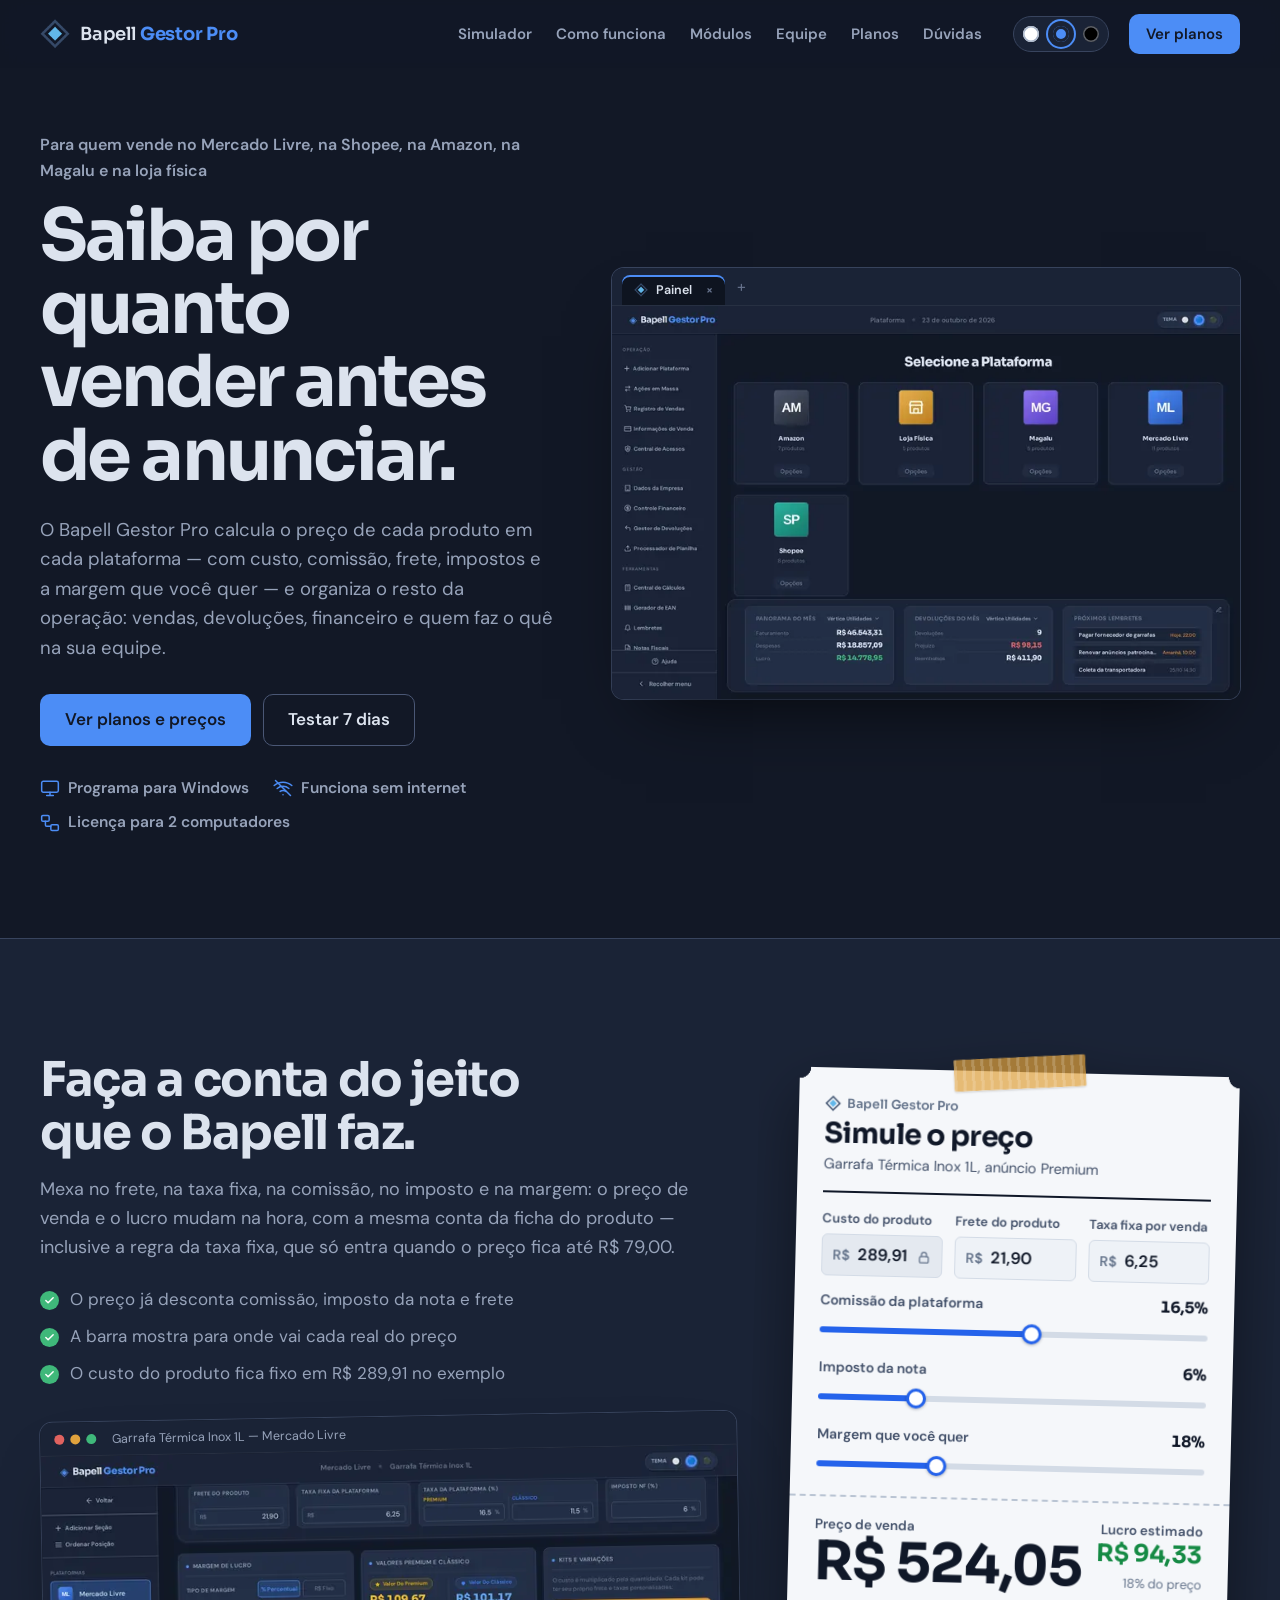
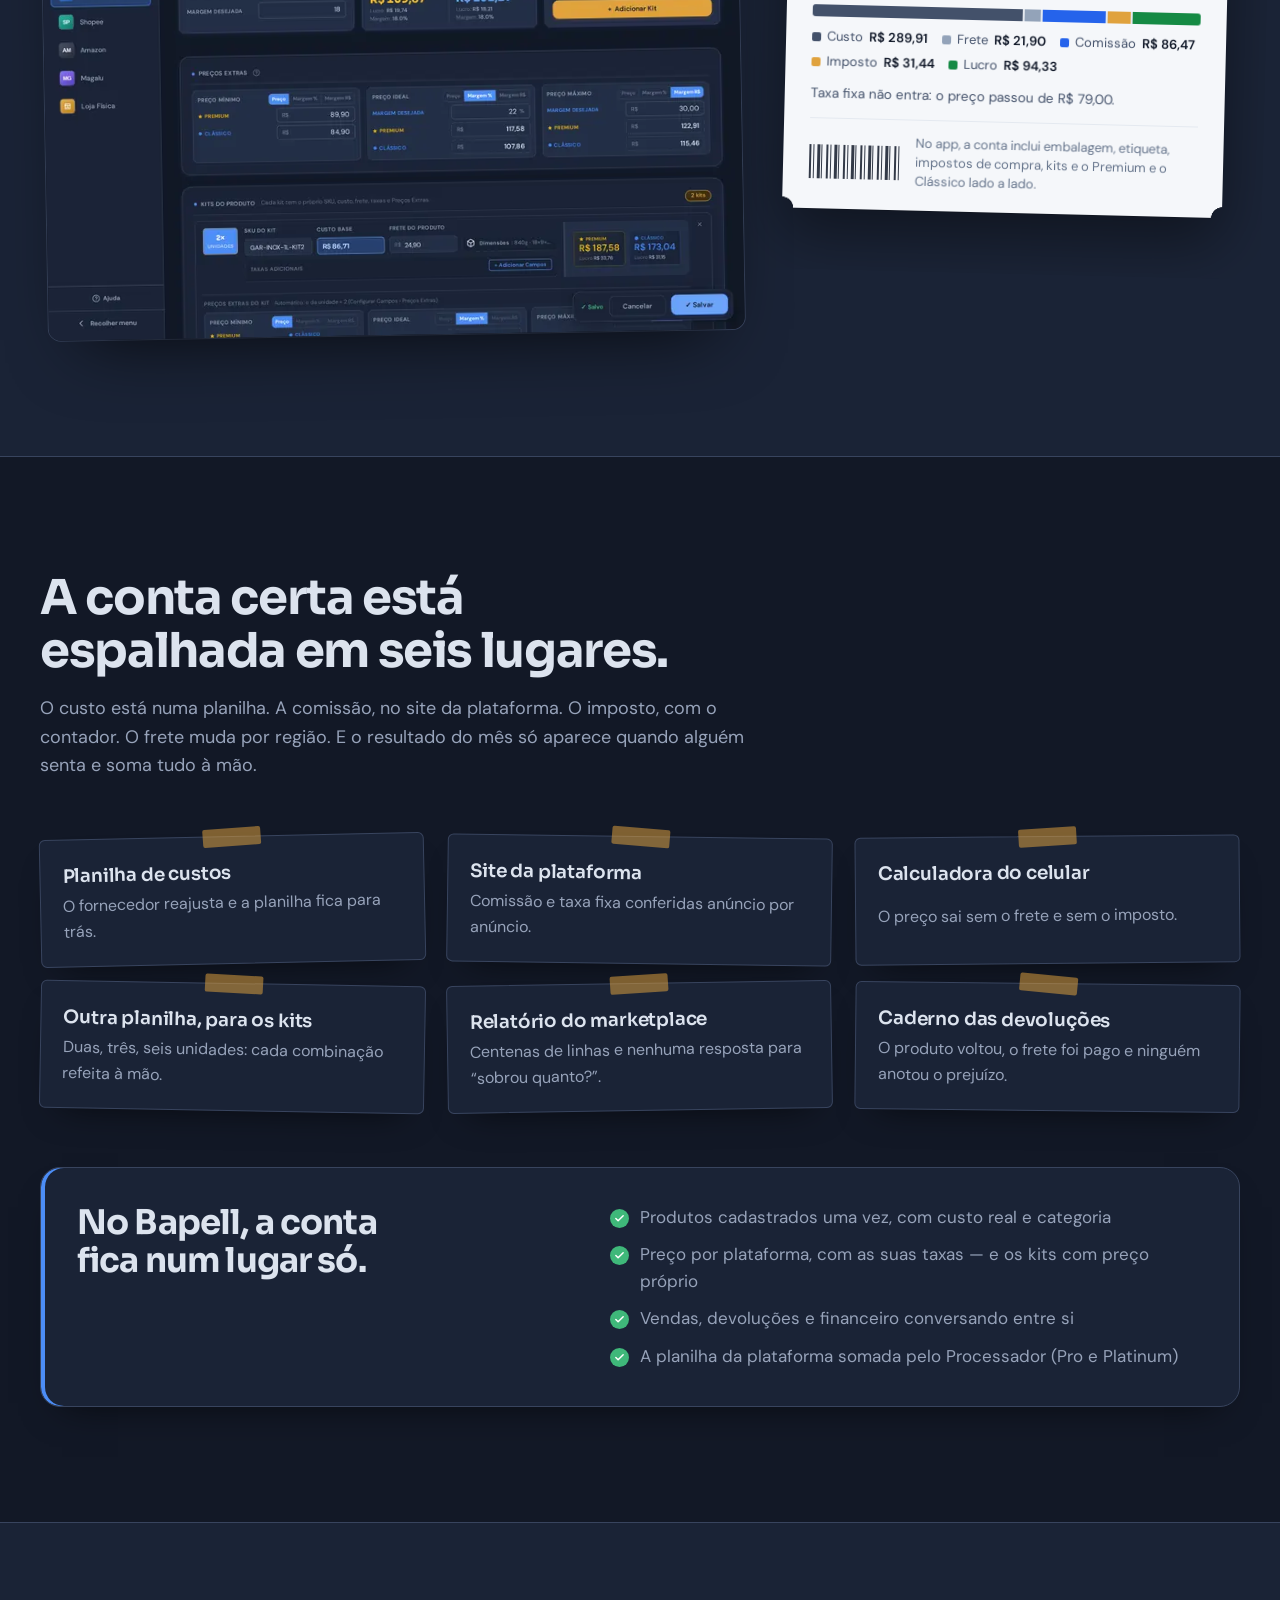
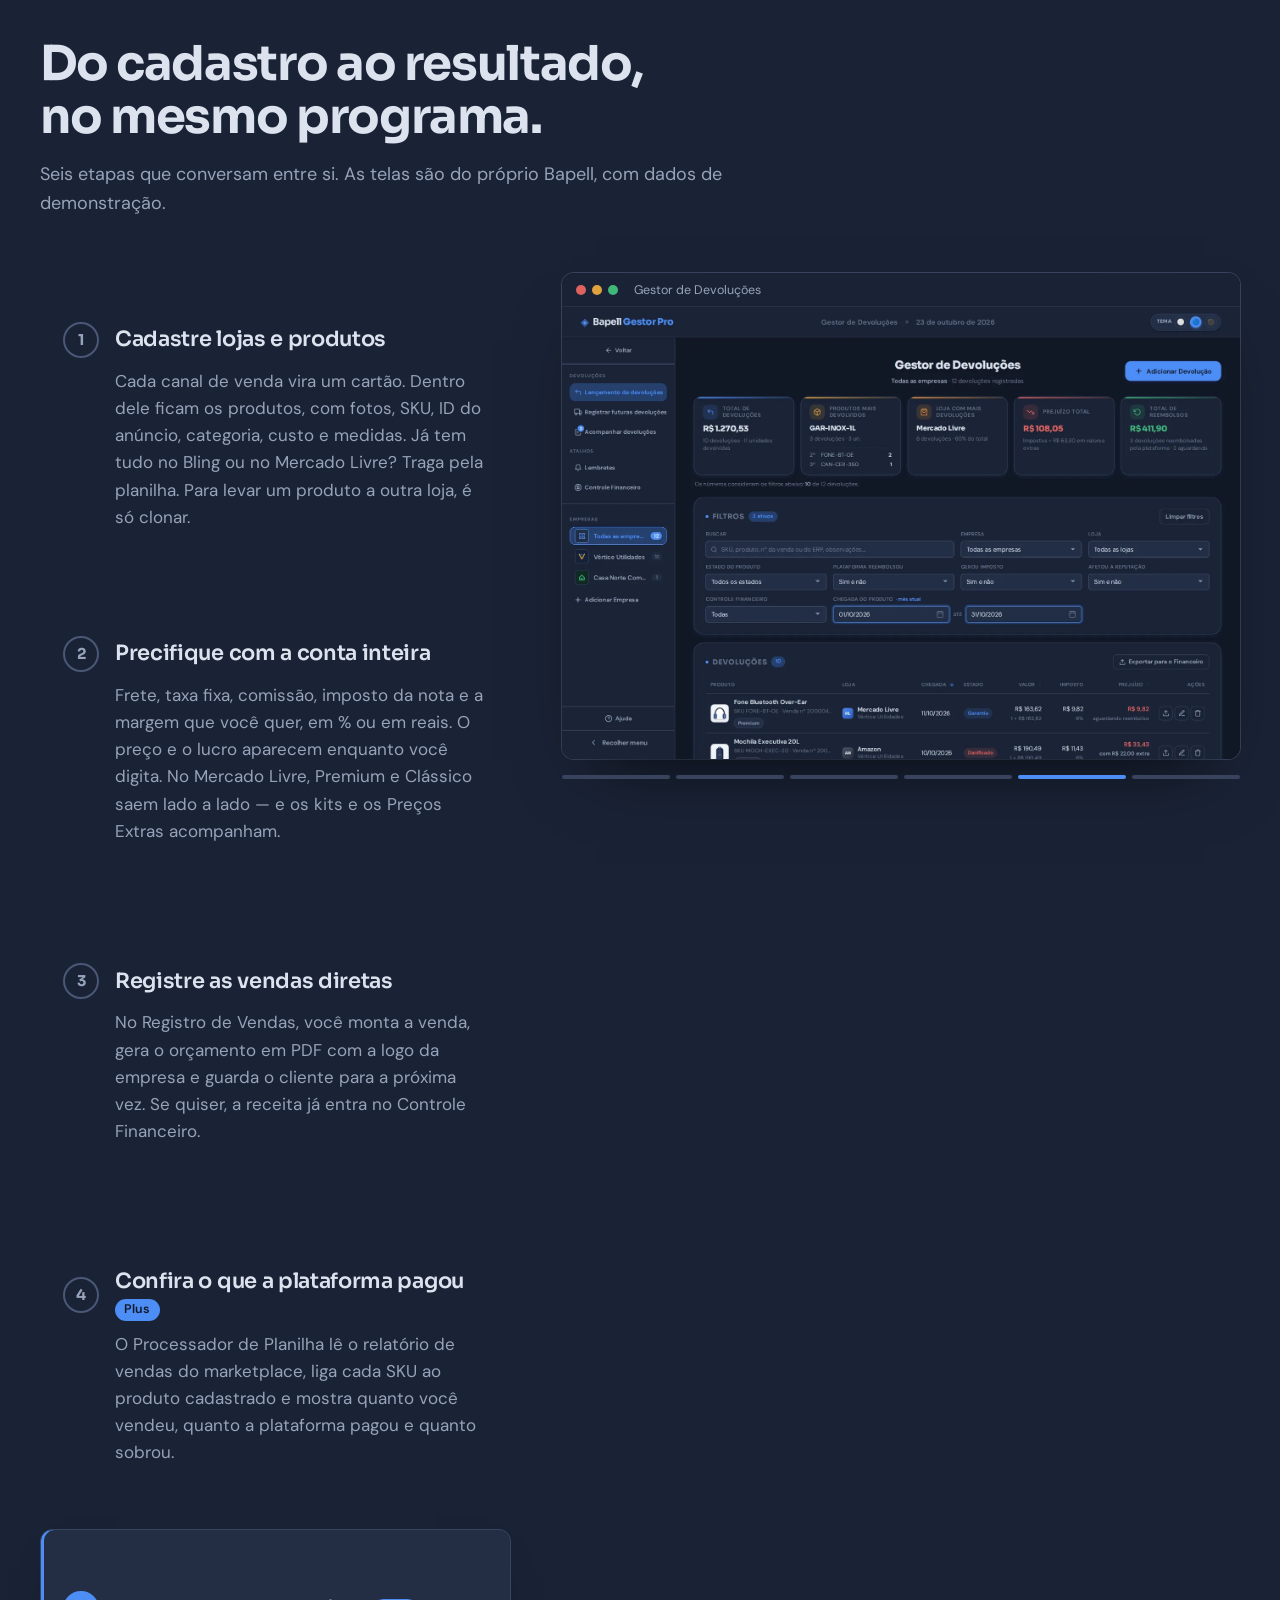
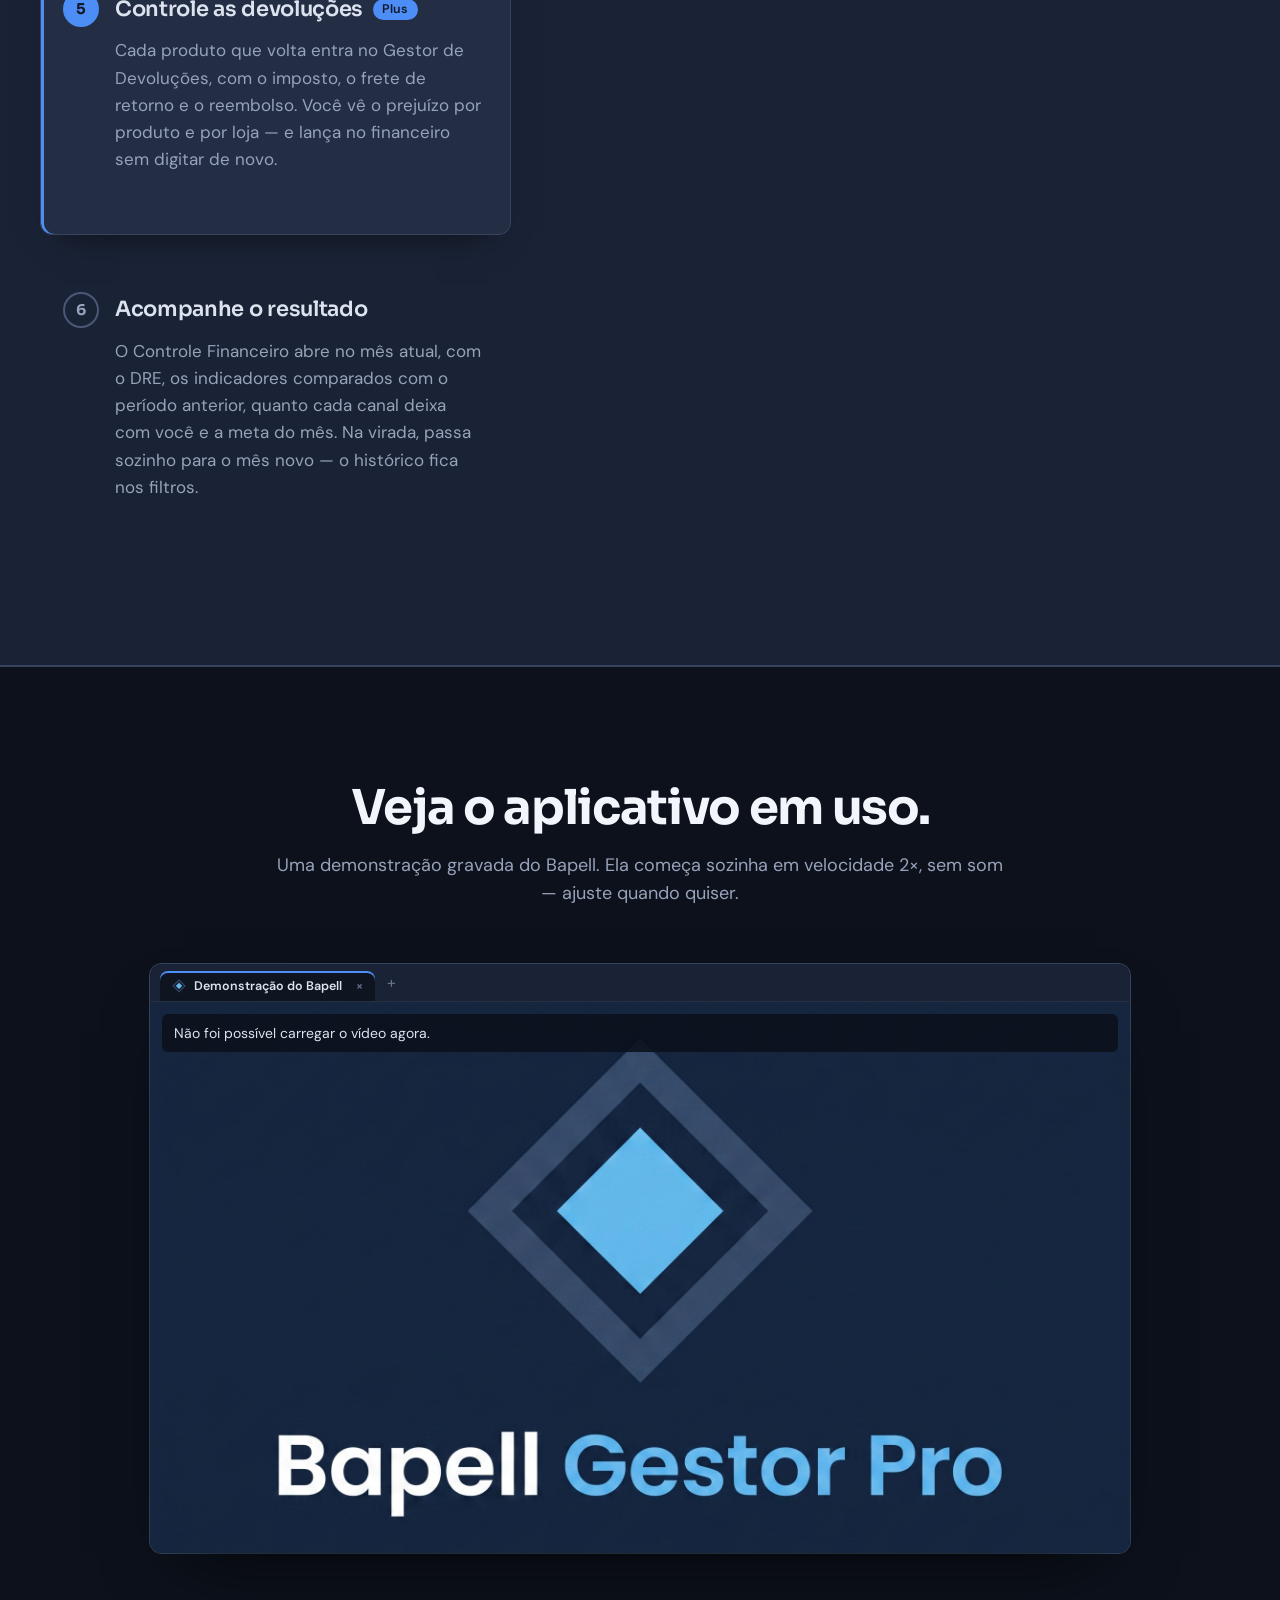
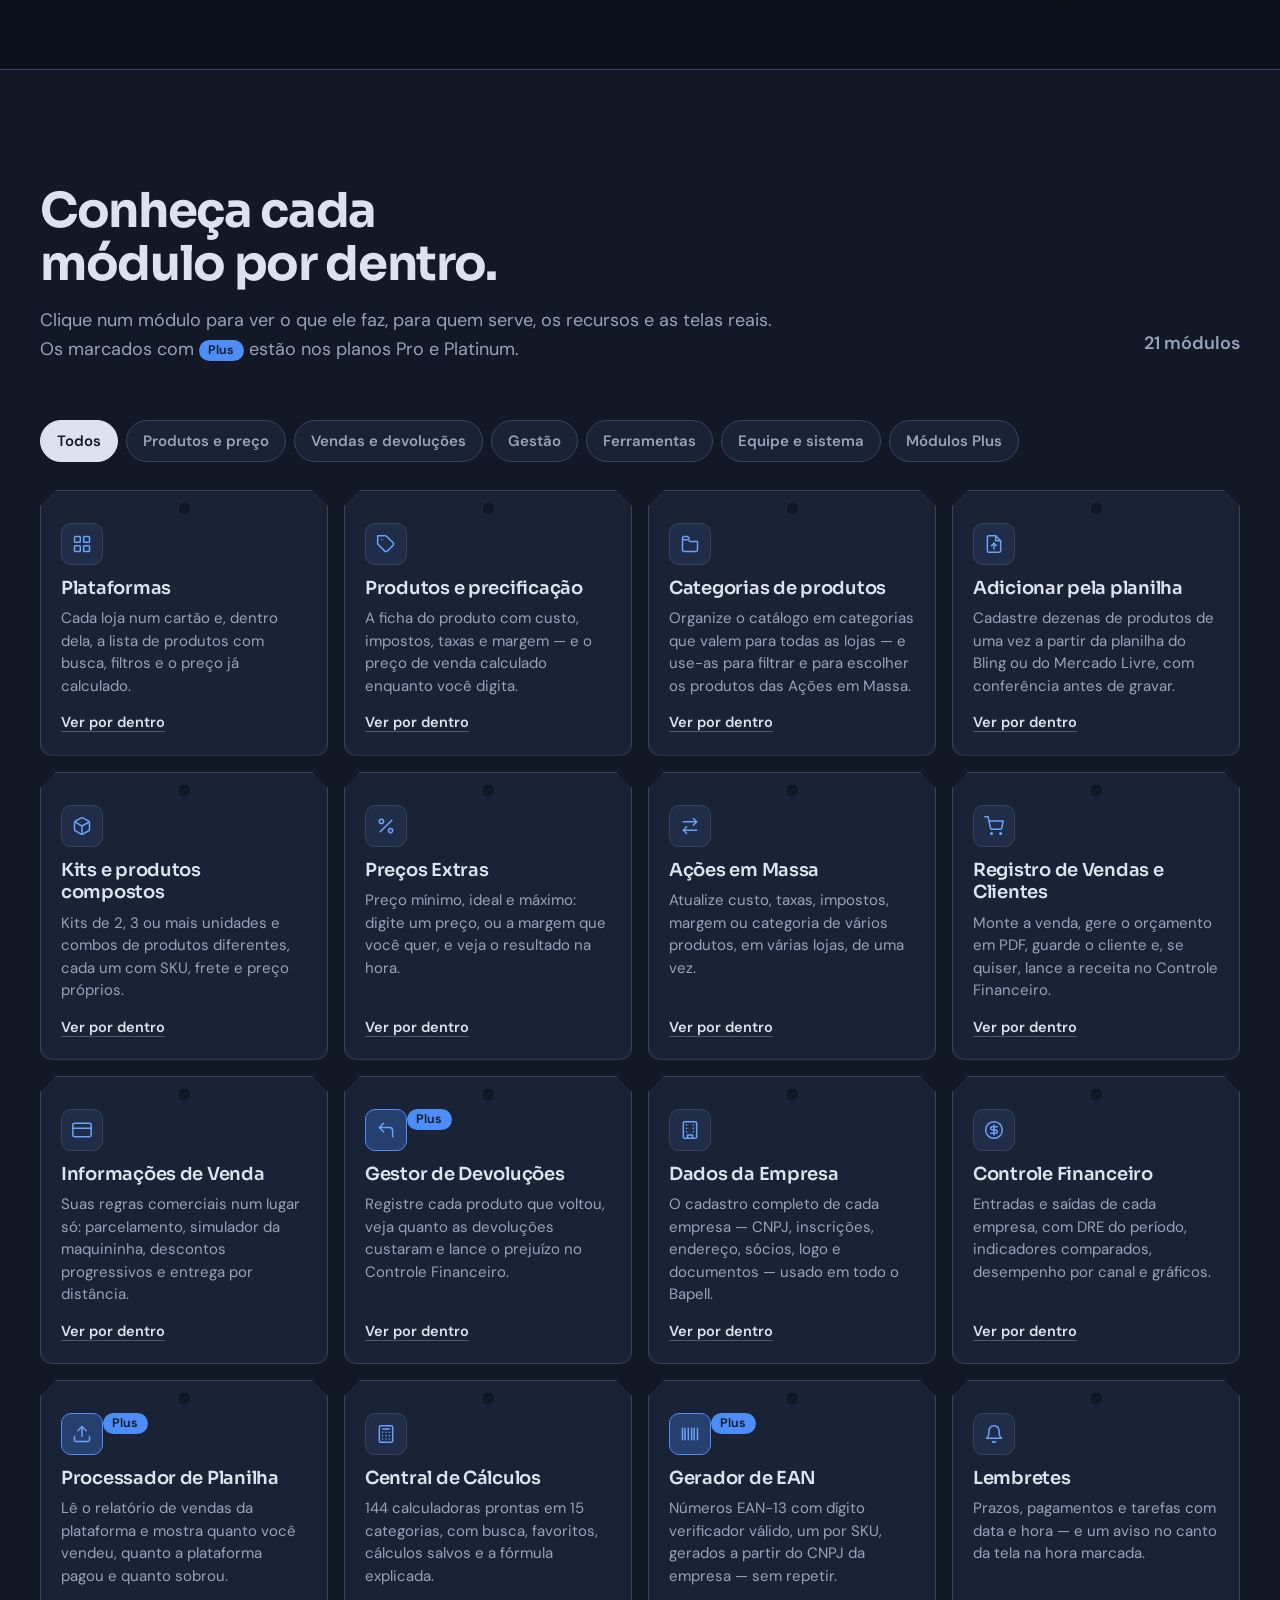
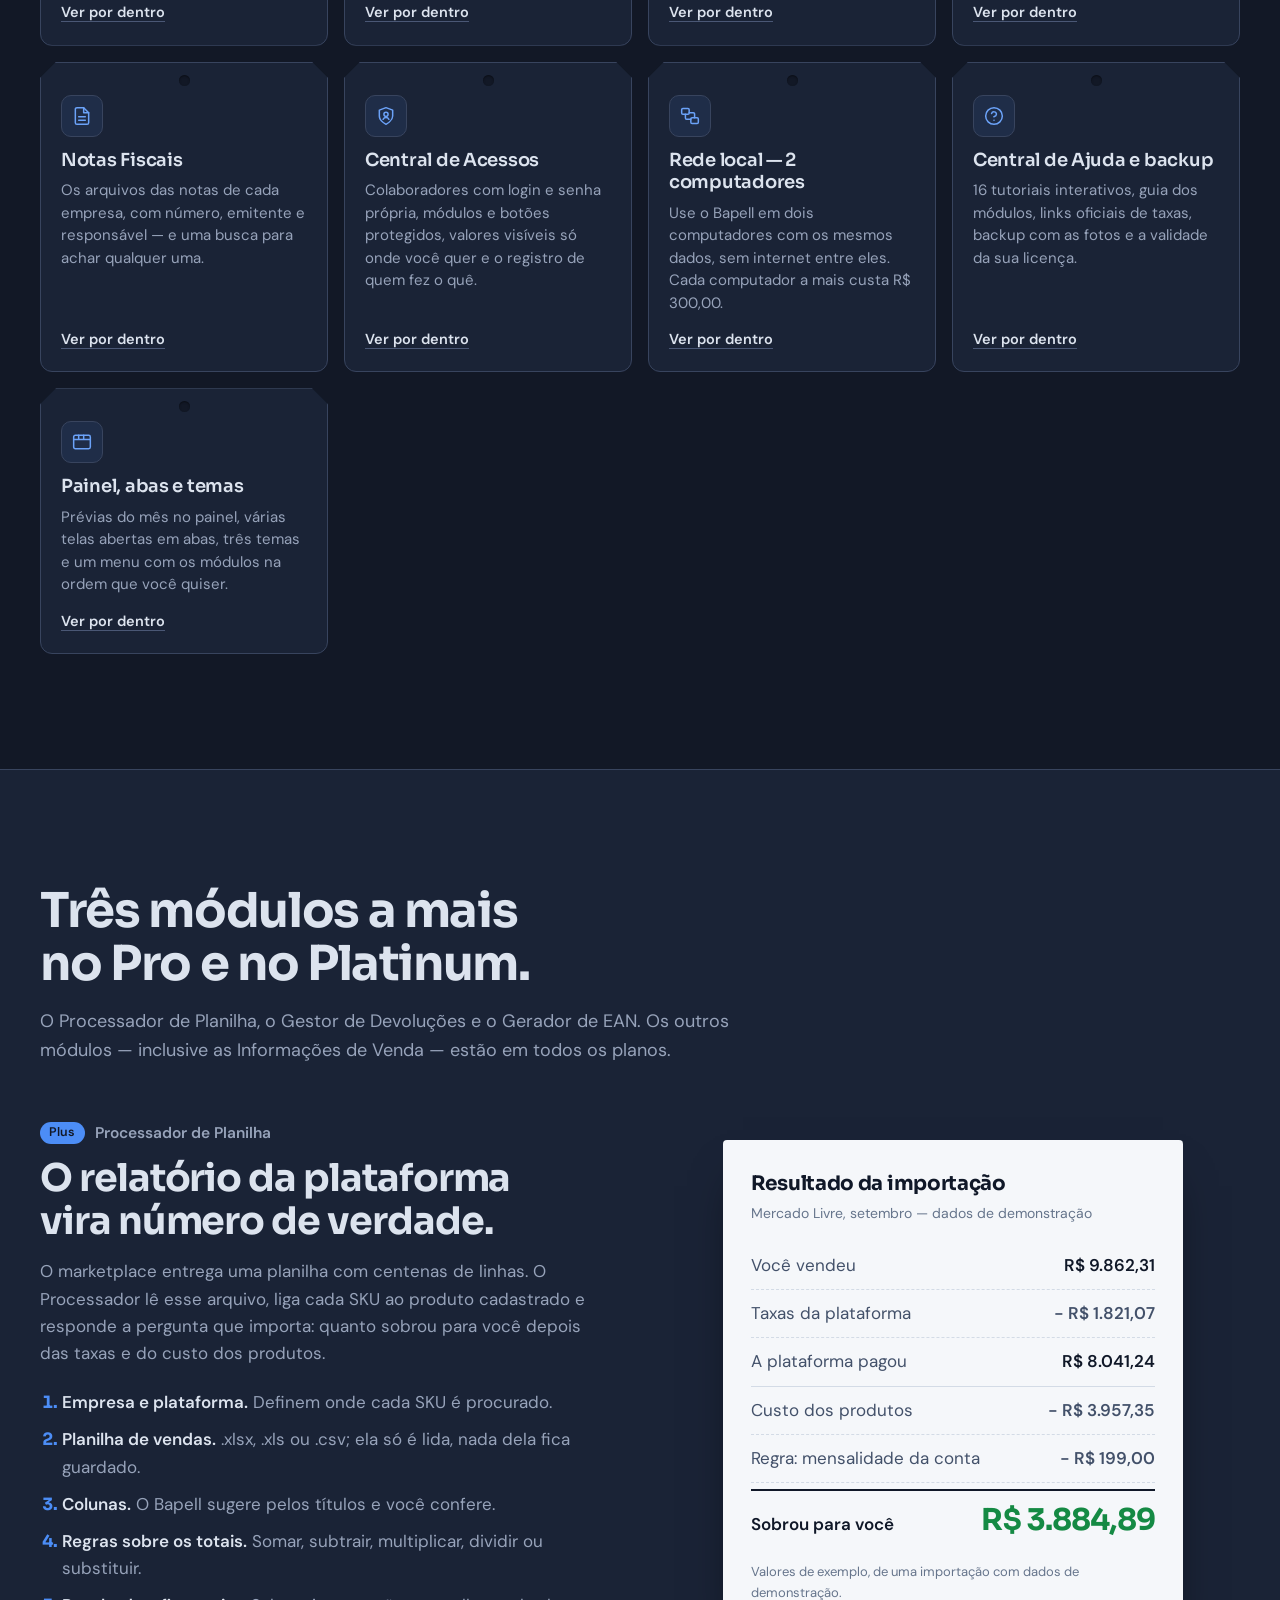
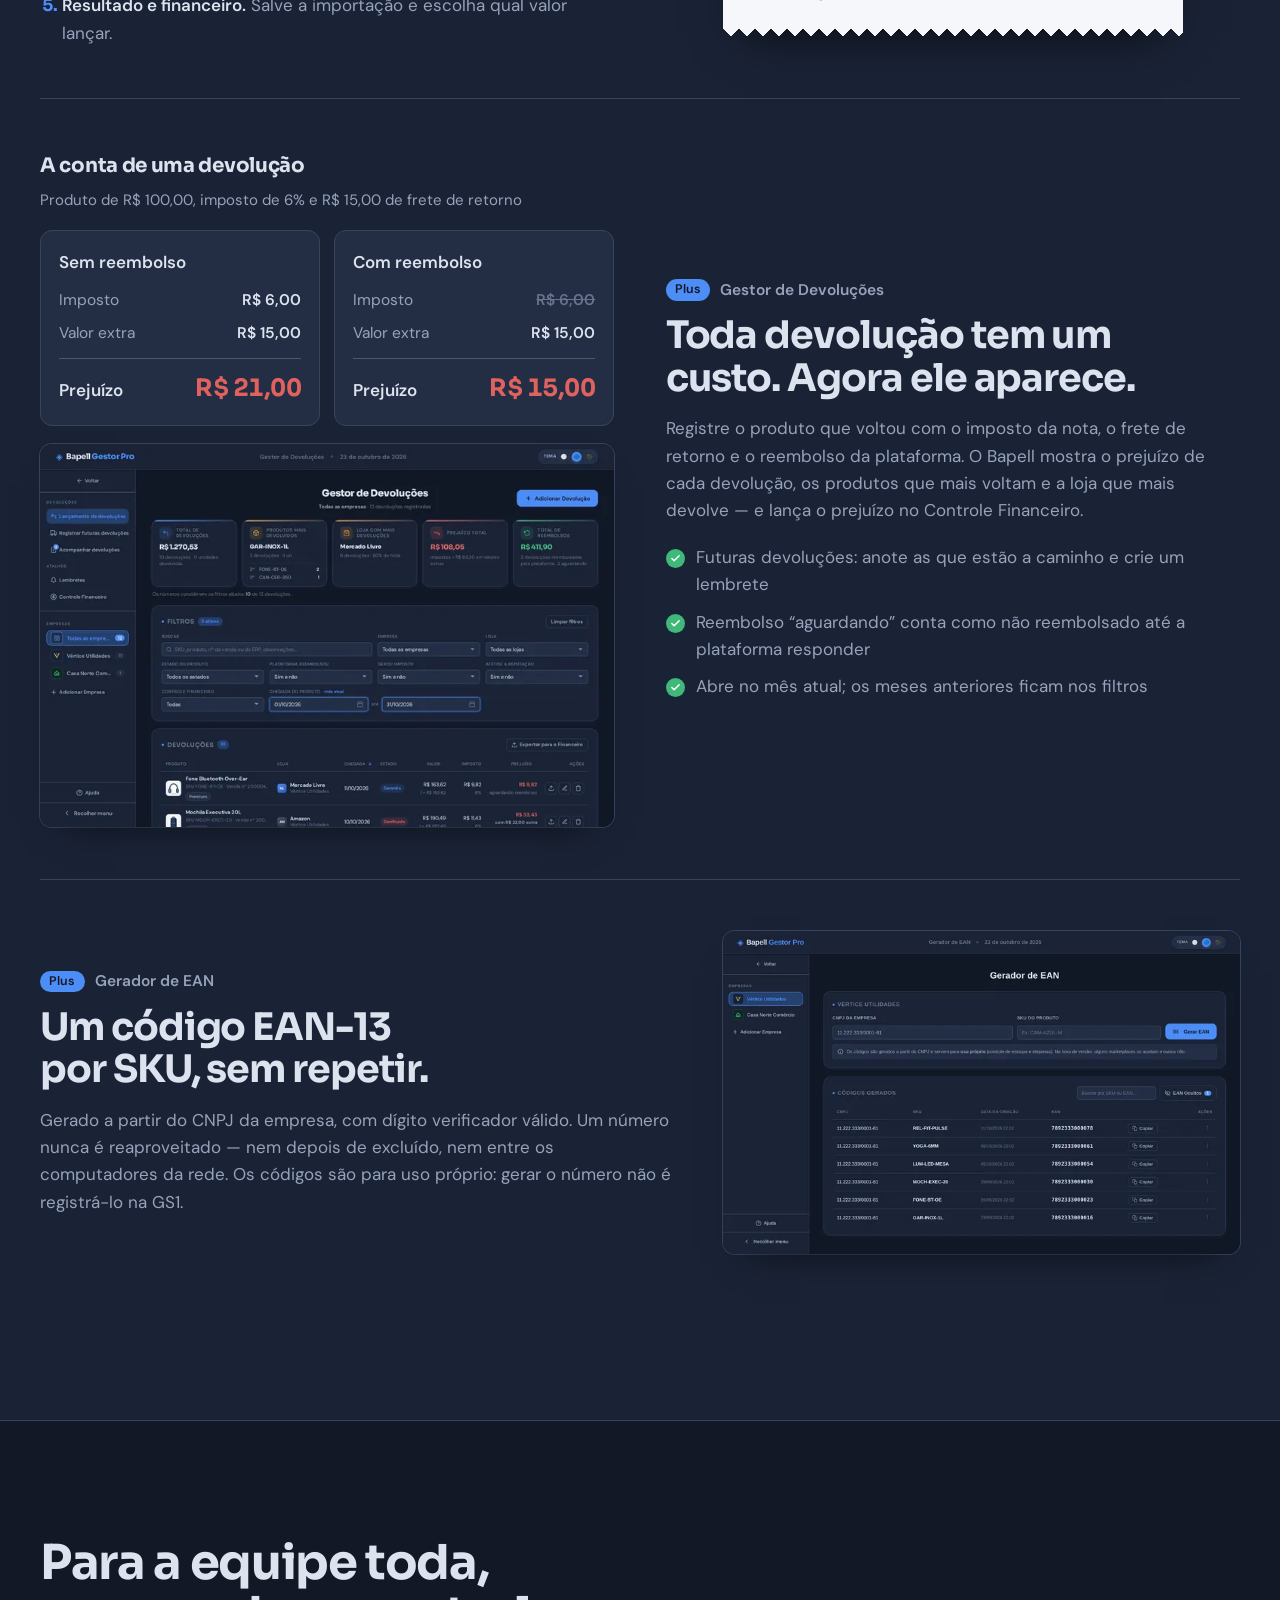
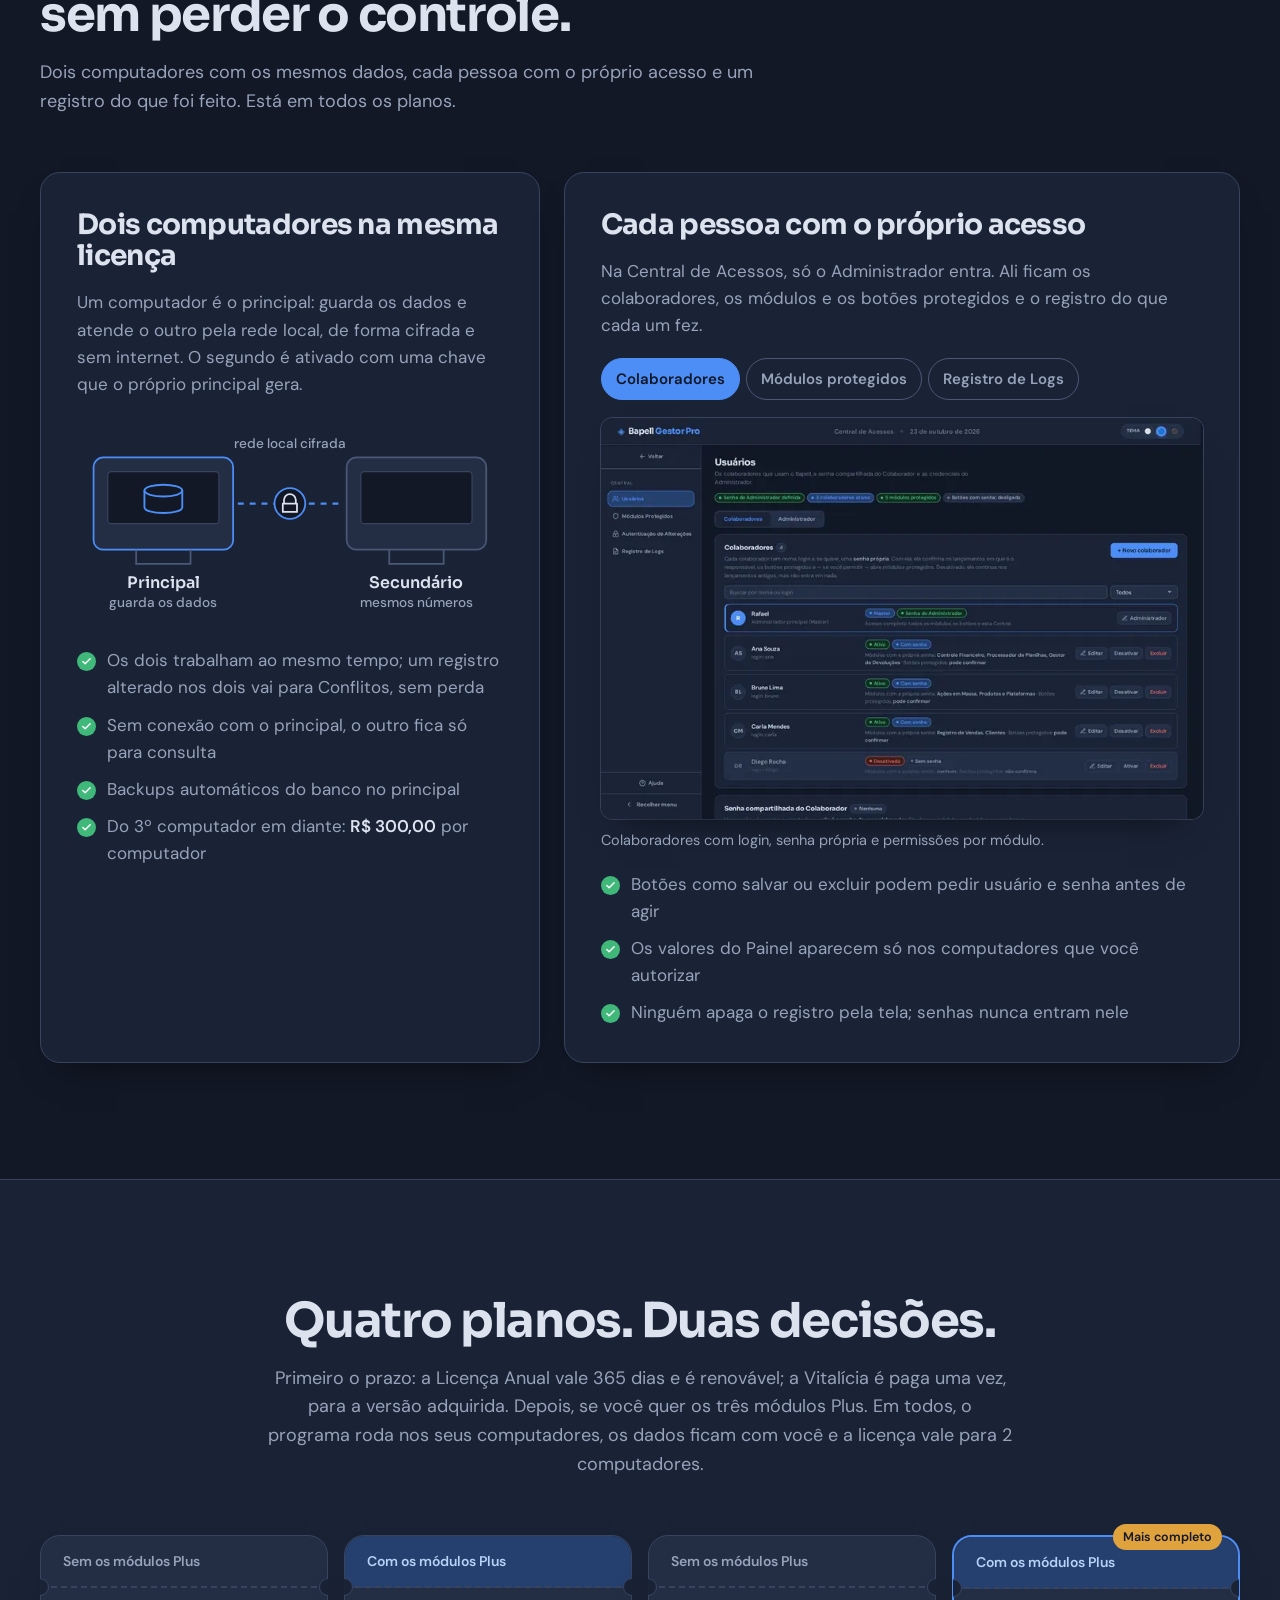
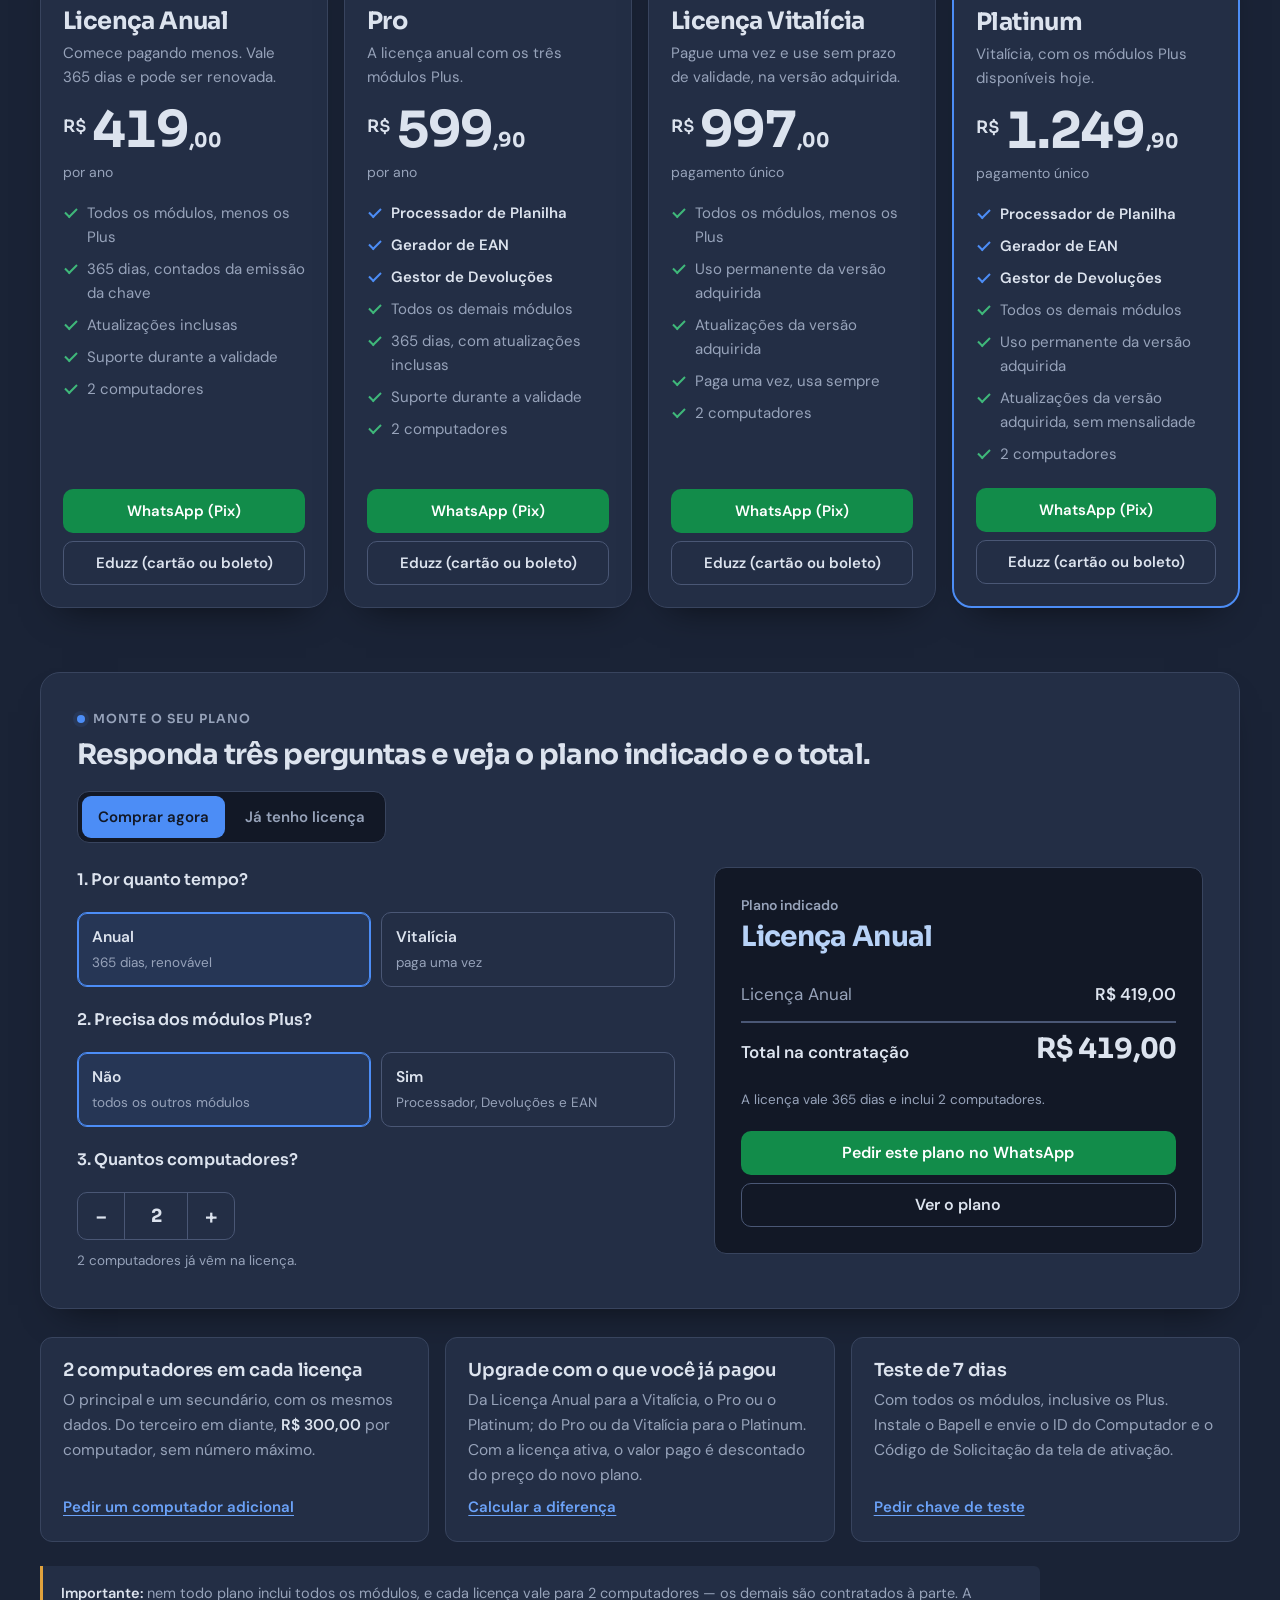
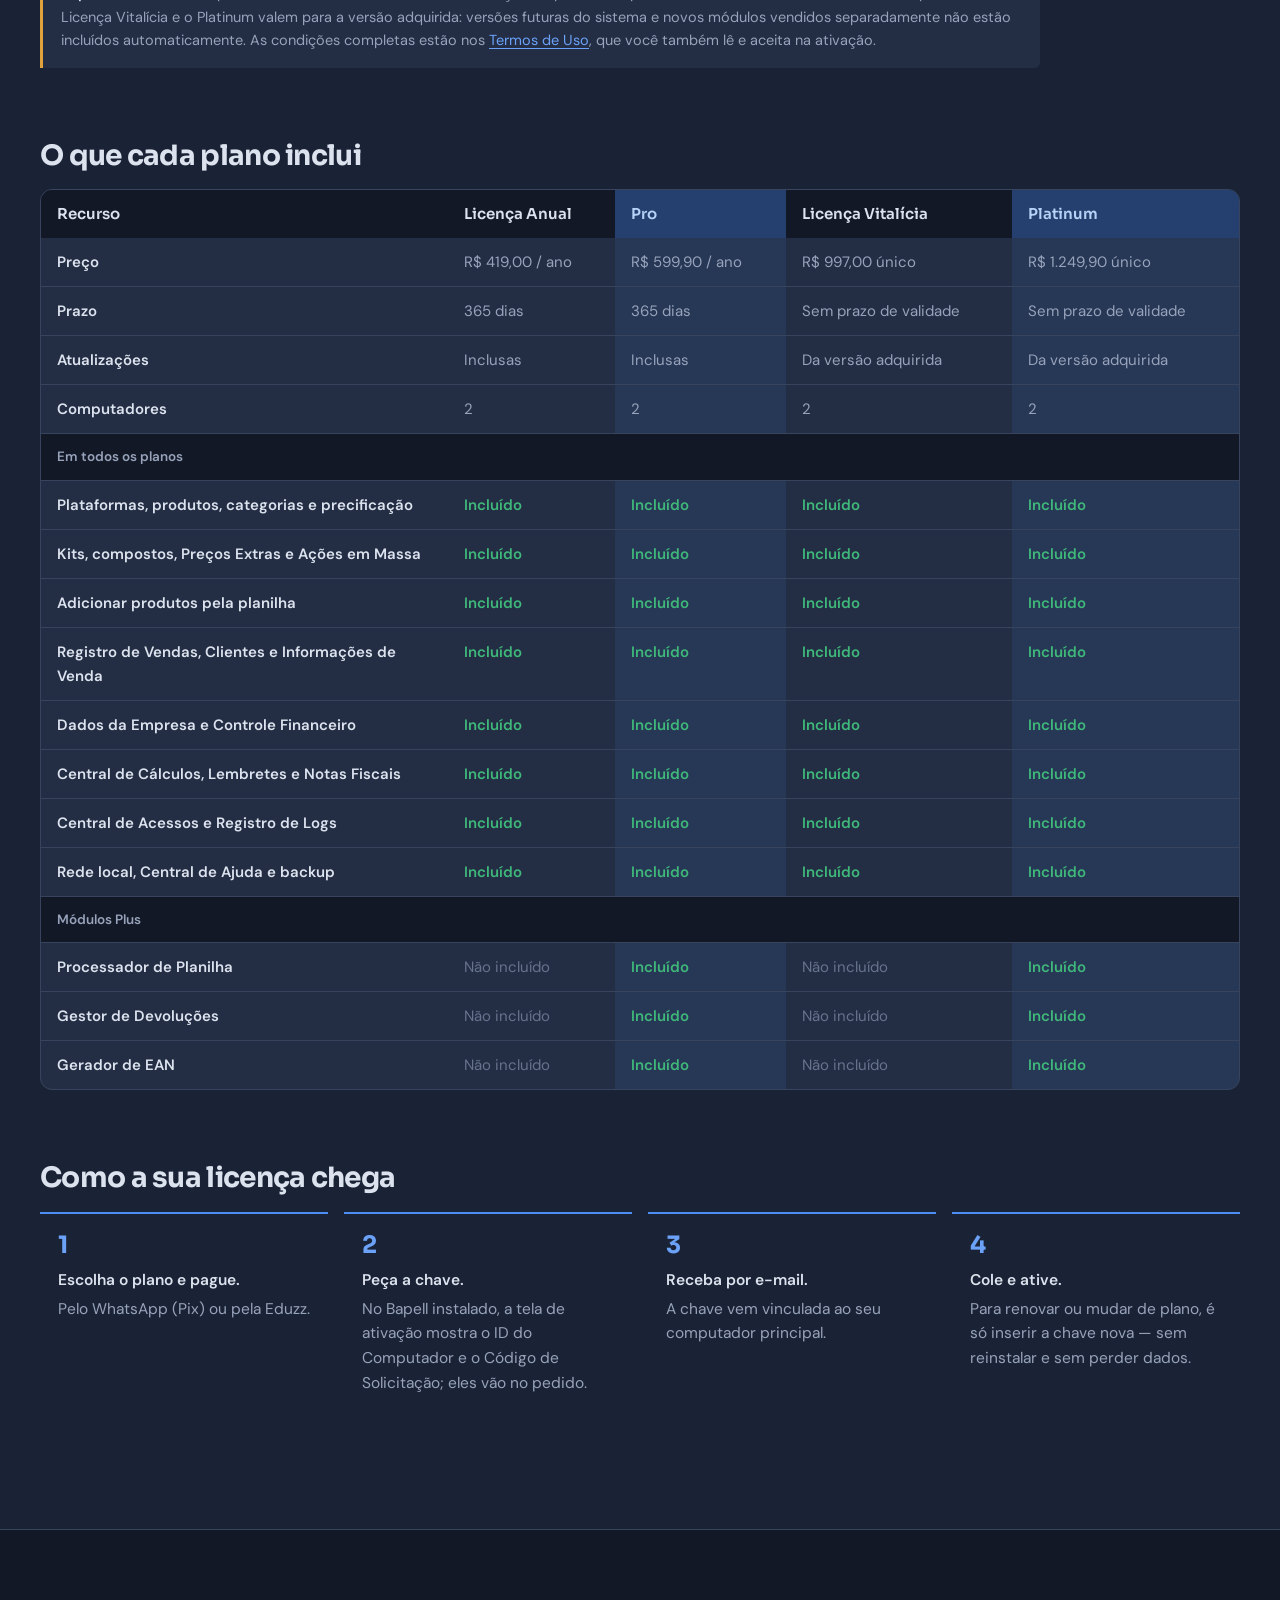
==== commit 9dccae6d: "Mudanca Visual" ====
--- a/index.html
+++ b/index.html
@@ -1,9 +1,9 @@
 <!DOCTYPE html>
-<html lang="pt-BR">
+<html lang="pt-BR" data-theme="dark">
 <head>
   <meta charset="UTF-8" />
   <meta name="viewport" content="width=device-width, initial-scale=1, viewport-fit=cover" />
-  <meta name="theme-color" content="#0F1A2B" />
+  <meta name="theme-color" content="#121826" />
   <title>Bapell Gestor Pro — preço certo e gestão para quem vende em marketplace</title>
   <meta name="description" content="Programa para Windows que calcula o preço de venda de cada produto em cada plataforma — com custo, comissão, frete, impostos e margem — e organiza vendas, devoluções, financeiro e a equipe. Funciona sem internet e vale para 2 computadores." />
   <meta property="og:type" content="website" />
@@ -12,12 +12,24 @@
   <meta property="og:locale" content="pt_BR" />
   <meta property="og:image" content="img/app/painel.webp" />
   <link rel="icon" type="image/png" href="icon.png" />
-  <link rel="preconnect" href="https://fonts.googleapis.com" />
-  <link rel="preconnect" href="https://fonts.gstatic.com" crossorigin />
-  <link href="https://fonts.googleapis.com/css2?family=Archivo:ital,wdth,wght@0,62..125,100..900;1,62..125,100..900&display=swap" rel="stylesheet" />
-  <link rel="preload" as="image" href="img/app/produto-preco-p.webp" />
+  <!-- O tema escolhido (Claro, Padrão ou Dark Absoluto) vale antes de a página
+       aparecer: sem piscar a cor errada. Padrão = o tema escuro do Bapell. -->
+  <script>
+    (function () {
+      var t = "dark";
+      try { t = localStorage.getItem("bapell_site_tema") || "dark"; } catch (e) {}
+      if (t !== "light" && t !== "dark" && t !== "midnight") t = "dark";
+      document.documentElement.setAttribute("data-theme", t);
+      var cor = document.querySelector('meta[name="theme-color"]');
+      if (cor) cor.setAttribute("content", { light: "#F4F6FA", dark: "#121826", midnight: "#000000" }[t]);
+      document.documentElement.classList.add("js");
+    })();
+  </script>
+  <!-- As fontes do próprio Bapell (Sora nos títulos e DM Sans no texto) ficam na pasta fonts/. -->
+  <link rel="preload" as="font" type="font/woff2" href="fonts/sora-latin-700-normal.woff2" crossorigin />
+  <link rel="preload" as="font" type="font/woff2" href="fonts/dm-sans-latin-400-normal.woff2" crossorigin />
+  <link rel="preload" as="image" href="img/app/painel.webp" imagesrcset="img/app/painel-p.webp 760w, img/app/painel.webp 1600w" imagesizes="(max-width: 1060px) 92vw, 660px" />
   <link rel="stylesheet" href="styles.css" />
-  <script>document.documentElement.classList.add("js");</script>
 </head>
 
 <body id="topo">
@@ -31,24 +43,38 @@
         <span>Bapell <b>Gestor Pro</b></span>
       </a>
       <nav class="nav__links" aria-label="Principal">
+        <a href="#simulador">Simulador</a>
         <a href="#como-funciona">Como funciona</a>
-        <a href="#equipe">Equipe e computadores</a>
         <a href="#modulos">Módulos</a>
+        <a href="#equipe">Equipe</a>
         <a href="#planos">Planos</a>
         <a href="#faq">Dúvidas</a>
       </nav>
+      <div class="tema" role="group" aria-label="Tema do site">
+        <span class="tema__rot">Tema</span>
+        <button type="button" class="tema__btn tema__btn--claro" data-tema="light" aria-pressed="false" title="Tema Claro"><span class="sr">Claro</span></button>
+        <button type="button" class="tema__btn tema__btn--padrao" data-tema="dark" aria-pressed="true" title="Tema Padrão (escuro)"><span class="sr">Padrão</span></button>
+        <button type="button" class="tema__btn tema__btn--absoluto" data-tema="midnight" aria-pressed="false" title="Tema Dark Absoluto"><span class="sr">Dark Absoluto</span></button>
+      </div>
       <a class="btn btn--azul nav__cta" href="#planos">Ver planos</a>
       <button class="nav__menu" id="navMenu" type="button" aria-expanded="false" aria-controls="menuMobile" aria-label="Abrir o menu">
         <span></span><span></span>
       </button>
     </div>
     <div class="menu-mobile" id="menuMobile" hidden>
+      <a href="#simulador">Simulador de preço</a>
       <a href="#como-funciona">Como funciona</a>
-      <a href="#equipe">Equipe e computadores</a>
       <a href="#modulos">Módulos</a>
       <a href="#plus">Módulos Plus</a>
+      <a href="#equipe">Equipe e computadores</a>
       <a href="#planos">Planos e preços</a>
       <a href="#faq">Dúvidas</a>
+      <div class="tema tema--menu" role="group" aria-label="Tema do site">
+        <span class="tema__rot">Tema</span>
+        <button type="button" class="tema__btn tema__btn--claro" data-tema="light" aria-pressed="false">Claro</button>
+        <button type="button" class="tema__btn tema__btn--padrao" data-tema="dark" aria-pressed="true">Padrão</button>
+        <button type="button" class="tema__btn tema__btn--absoluto" data-tema="midnight" aria-pressed="false">Dark Absoluto</button>
+      </div>
       <a class="btn btn--azul" href="#planos">Ver planos e comprar</a>
     </div>
   </header>
@@ -61,6 +87,18 @@
         <div class="topo__texto">
           <p class="topo__para">Para quem vende no Mercado Livre, na Shopee, na Amazon, na Magalu e na loja física</p>
           <h1 id="topoTitulo">Saiba por quanto vender <em>antes</em> de anunciar.</h1>
+        </div>
+
+        <!-- A tela do Painel do Bapell, numa janela com a barra de abas do app -->
+        <figure class="topo__tela janela" aria-hidden="true">
+          <div class="janela__abas">
+            <span class="janela__aba"><img class="janela__aba-ico" src="icon.png" alt="" width="14" height="14" />Painel<i>×</i></span>
+            <span class="janela__mais">+</span>
+          </div>
+          <img width="1600" height="1000" src="img/app/painel.webp" srcset="img/app/painel-p.webp 760w, img/app/painel.webp 1600w" sizes="(max-width: 1060px) 92vw, 660px" alt="" fetchpriority="high" decoding="async" />
+        </figure>
+
+        <div class="topo__resto">
           <p class="topo__sub">
             O Bapell Gestor Pro calcula o preço de cada produto em cada plataforma — com custo, comissão,
             frete, impostos e a margem que você quer — e organiza o resto da operação: vendas, devoluções,
@@ -76,60 +114,73 @@
             <li><svg class="ico" viewBox="0 0 24 24" aria-hidden="true"><rect x="2" y="3" width="9" height="7" rx="1.5"/><rect x="13" y="14" width="9" height="7" rx="1.5"/><path d="M6.5 10v4.5a1.5 1.5 0 0 0 1.5 1.5h5"/></svg>Licença para 2 computadores</li>
           </ul>
         </div>
-
-        <div class="topo__palco">
-          <figure class="janela topo__janela" aria-hidden="true">
+      </div>
+    </section>
+
+    <!-- ═══════════════ SIMULADOR (a etiqueta) ═══════════════ -->
+    <section class="secao simulador" id="simulador" aria-labelledby="simH">
+      <div class="in simulador__in">
+        <div class="simulador__texto">
+          <h2 id="simH">Faça a conta do jeito que o Bapell faz.</h2>
+          <p class="simulador__sub">Mexa no frete, na taxa fixa, na comissão, no imposto e na margem: o preço de venda e o lucro mudam na hora, com a mesma conta da ficha do produto — inclusive a regra da taxa fixa, que só entra quando o preço fica até R$ 79,00.</p>
+          <ul class="checks">
+            <li>O preço já desconta comissão, imposto da nota e frete</li>
+            <li>A barra mostra para onde vai cada real do preço</li>
+            <li>O custo do produto fica fixo em R$ 289,91 no exemplo</li>
+          </ul>
+          <figure class="janela simulador__janela" aria-hidden="true">
             <div class="janela__barra"><i></i><i></i><i></i><span>Garrafa Térmica Inox 1L — Mercado Livre</span></div>
-            <img width="760" height="528" src="img/app/produto-preco-p.webp" alt="" fetchpriority="high" />
+            <img width="760" height="528" src="img/app/produto-preco-p.webp" alt="" loading="lazy" decoding="async" />
           </figure>
-
-          <!-- A etiqueta: a mesma conta da ficha do produto, resumida. O custo padrão é o custo total
-               da garrafa na demonstração (38,90 + 2,50 + 0,40 + DIFAL 4% = 43,356); o campo mostra 43,36,
-               como o app, e a conta usa o valor exato até a pessoa alterar o campo. -->
-          <div class="etiqueta" id="etiqueta" role="group" aria-labelledby="etqTitulo">
-            <span class="fita" aria-hidden="true"></span>
-            <div class="etiqueta__cab">
-              <p class="etiqueta__marca">Bapell Gestor Pro</p>
-              <h2 id="etqTitulo">Simule o preço</h2>
-              <p class="etiqueta__prod">Garrafa Térmica Inox 1L, anúncio Premium</p>
-            </div>
-            <div class="etiqueta__campos">
-              <label class="campo"><span>Custo do produto</span><span class="campo__din"><i>R$</i><input id="custo" type="text" inputmode="decimal" value="43,36" data-exato="43.356" autocomplete="off" /></span></label>
-              <label class="campo"><span>Frete do produto</span><span class="campo__din"><i>R$</i><input id="frete" type="text" inputmode="decimal" value="21,90" autocomplete="off" /></span></label>
-              <label class="campo"><span>Taxa fixa por venda</span><span class="campo__din"><i>R$</i><input id="taxaFixa" type="text" inputmode="decimal" value="6,25" autocomplete="off" /></span></label>
-              <div class="desliza">
-                <div class="desliza__rot"><label for="comissao">Comissão da plataforma</label> <output id="comissaoOut" for="comissao">16,5%</output></div>
-                <input id="comissao" type="range" min="0" max="30" step="0.5" value="16.5" />
-              </div>
-              <div class="desliza">
-                <div class="desliza__rot"><label for="imposto">Imposto da nota</label> <output id="impostoOut" for="imposto">6%</output></div>
-                <input id="imposto" type="range" min="0" max="25" step="0.5" value="6" />
-              </div>
-              <div class="desliza">
-                <div class="desliza__rot"><label for="margem">Margem que você quer</label> <output id="margemOut" for="margem">18%</output></div>
-                <input id="margem" type="range" min="0" max="60" step="0.5" value="18" />
-              </div>
-            </div>
-            <div class="etiqueta__picote" aria-hidden="true"></div>
-            <div class="etiqueta__res" aria-live="polite">
-              <div>
-                <p class="etiqueta__rot">Preço de venda</p>
-                <p class="etiqueta__preco" id="preco">R$ 109,67</p>
-              </div>
-              <div class="etiqueta__lucro">
-                <p class="etiqueta__rot">Lucro estimado</p>
-                <p><b id="lucro">R$ 19,74</b> <span id="margemReal">18% do preço</span></p>
-              </div>
-            </div>
-            <div class="barra" id="bar" role="img" aria-label="Para onde vai o preço de venda"></div>
-            <ul class="barra__legenda" id="barLegenda"></ul>
-            <p class="etiqueta__taxa" id="taxaLinha"></p>
-            <p class="etiqueta__aviso" id="warn" hidden>Comissão, imposto e margem somados não podem chegar a 100% do preço.</p>
-            <div class="etiqueta__pe">
-              <span class="codigo" aria-hidden="true"></span>
-              <p>No app, a conta inclui embalagem, etiqueta, impostos de compra, kits e o Premium e o Clássico lado a lado.</p>
-            </div>
-          </div>
+        </div>
+
+        <!-- A etiqueta: a mesma conta da ficha do produto, resumida. O custo do produto é fixo
+             (R$ 289,91) e não pode ser alterado: o campo é só leitura e o script sempre usa
+             esse valor. Os outros campos continuam livres. -->
+        <div class="etiqueta" id="etiqueta" role="group" aria-labelledby="etqTitulo">
+          <span class="fita" aria-hidden="true"></span>
+          <div class="etiqueta__cab">
+            <p class="etiqueta__marca"><img src="icon.png" alt="" width="16" height="16" />Bapell Gestor Pro</p>
+            <h3 id="etqTitulo">Simule o preço</h3>
+            <p class="etiqueta__prod">Garrafa Térmica Inox 1L, anúncio Premium</p>
+          </div>
+          <div class="etiqueta__campos">
+            <label class="campo"><span>Custo do produto</span><span class="campo__din campo__din--fixo" title="Valor fixo do exemplo"><i>R$</i><input id="custo" type="text" inputmode="decimal" value="289,91" readonly autocomplete="off" /><svg class="campo__cadeado" viewBox="0 0 24 24" aria-hidden="true"><rect x="5" y="11" width="14" height="10" rx="2"/><path d="M8 11V8a4 4 0 0 1 8 0v3"/></svg></span></label>
+            <label class="campo"><span>Frete do produto</span><span class="campo__din"><i>R$</i><input id="frete" type="text" inputmode="decimal" value="21,90" autocomplete="off" /></span></label>
+            <label class="campo"><span>Taxa fixa por venda</span><span class="campo__din"><i>R$</i><input id="taxaFixa" type="text" inputmode="decimal" value="6,25" autocomplete="off" /></span></label>
+            <div class="desliza">
+              <div class="desliza__rot"><label for="comissao">Comissão da plataforma</label> <output id="comissaoOut" for="comissao">16,5%</output></div>
+              <input id="comissao" type="range" min="0" max="30" step="0.5" value="16.5" />
+            </div>
+            <div class="desliza">
+              <div class="desliza__rot"><label for="imposto">Imposto da nota</label> <output id="impostoOut" for="imposto">6%</output></div>
+              <input id="imposto" type="range" min="0" max="25" step="0.5" value="6" />
+            </div>
+            <div class="desliza">
+              <div class="desliza__rot"><label for="margem">Margem que você quer</label> <output id="margemOut" for="margem">18%</output></div>
+              <input id="margem" type="range" min="0" max="60" step="0.5" value="18" />
+            </div>
+          </div>
+          <div class="etiqueta__picote" aria-hidden="true"></div>
+          <div class="etiqueta__res" aria-live="polite">
+            <div>
+              <p class="etiqueta__rot">Preço de venda</p>
+              <p class="etiqueta__preco" id="preco">R$ 524,05</p>
+            </div>
+            <div class="etiqueta__lucro">
+              <p class="etiqueta__rot">Lucro estimado</p>
+              <p><b id="lucro">R$ 94,33</b> <span id="margemReal">18% do preço</span></p>
+            </div>
+          </div>
+          <div class="barra" id="bar" role="img" aria-label="Para onde vai o preço de venda"></div>
+          <ul class="barra__legenda" id="barLegenda"></ul>
+          <p class="etiqueta__taxa" id="taxaLinha"></p>
+          <p class="etiqueta__aviso" id="warn" hidden>Comissão, imposto e margem somados não podem chegar a 100% do preço.</p>
+          <div class="etiqueta__pe">
+            <span class="codigo" aria-hidden="true"></span>
+            <p>No app, a conta inclui embalagem, etiqueta, impostos de compra, kits e o Premium e o Clássico lado a lado.</p>
+          </div>
+          <button type="button" class="etiqueta__reset" id="etqReset" hidden>Voltar aos valores do exemplo</button>
         </div>
       </div>
     </section>
@@ -141,22 +192,24 @@
           <h2 id="probTitulo">A conta certa está espalhada em seis lugares.</h2>
           <p>O custo está numa planilha. A comissão, no site da plataforma. O imposto, com o contador. O frete muda por região. E o resultado do mês só aparece quando alguém senta e soma tudo à mão.</p>
         </div>
-        <ul class="papeis">
-          <li class="papel"><b>Planilha de custos</b><span>O fornecedor reajusta e a planilha fica para trás.</span></li>
-          <li class="papel"><b>Site da plataforma</b><span>Comissão e taxa fixa conferidas anúncio por anúncio.</span></li>
-          <li class="papel"><b>Calculadora do celular</b><span>O preço sai sem o frete e sem o imposto.</span></li>
-          <li class="papel"><b>Outra planilha, para os kits</b><span>Duas, três, seis unidades: cada combinação refeita à mão.</span></li>
-          <li class="papel"><b>Relatório do marketplace</b><span>Centenas de linhas e nenhuma resposta para “sobrou quanto?”.</span></li>
-          <li class="papel"><b>Caderno das devoluções</b><span>O produto voltou, o frete foi pago e ninguém anotou o prejuízo.</span></li>
-        </ul>
-        <div class="um" id="antes">
-          <h3>No Bapell, a conta fica num lugar só.</h3>
-          <ul class="checks">
-            <li>Produtos cadastrados uma vez, com custo real e categoria</li>
-            <li>Preço por plataforma, com as suas taxas — e os kits com preço próprio</li>
-            <li>Vendas, devoluções e financeiro conversando entre si</li>
-            <li>A planilha da plataforma somada pelo Processador (Pro e Platinum)</li>
+        <div class="problema__grade">
+          <ul class="papeis">
+            <li class="papel"><b>Planilha de custos</b><span>O fornecedor reajusta e a planilha fica para trás.</span></li>
+            <li class="papel"><b>Site da plataforma</b><span>Comissão e taxa fixa conferidas anúncio por anúncio.</span></li>
+            <li class="papel"><b>Calculadora do celular</b><span>O preço sai sem o frete e sem o imposto.</span></li>
+            <li class="papel"><b>Outra planilha, para os kits</b><span>Duas, três, seis unidades: cada combinação refeita à mão.</span></li>
+            <li class="papel"><b>Relatório do marketplace</b><span>Centenas de linhas e nenhuma resposta para “sobrou quanto?”.</span></li>
+            <li class="papel"><b>Caderno das devoluções</b><span>O produto voltou, o frete foi pago e ninguém anotou o prejuízo.</span></li>
           </ul>
+          <div class="um" id="antes">
+            <h3>No Bapell, a conta fica num lugar só.</h3>
+            <ul class="checks">
+              <li>Produtos cadastrados uma vez, com custo real e categoria</li>
+              <li>Preço por plataforma, com as suas taxas — e os kits com preço próprio</li>
+              <li>Vendas, devoluções e financeiro conversando entre si</li>
+              <li>A planilha da plataforma somada pelo Processador (Pro e Platinum)</li>
+            </ul>
+          </div>
         </div>
       </div>
     </section>
@@ -212,8 +265,163 @@
               <div class="janela__barra"><i></i><i></i><i></i><span id="comoTitulo">Mercado Livre — produtos</span></div>
               <img width="1600" height="1000" id="comoTela" src="img/app/plataforma.webp" alt="" decoding="async" />
             </figure>
-          </div>
-        </div>
+            <div class="como__pontos" id="comoPontos"></div>
+          </div>
+        </div>
+      </div>
+    </section>
+
+    <!-- ═══════════════ VÍDEO ═══════════════ -->
+    <!-- A demonstração começa sozinha, sem som e em 2×, quando chega na tela —
+         no computador e no celular (autoplay + muted + playsinline). Fora da
+         tela, pausa. Se o navegador bloquear (economia de bateria, por exemplo),
+         aparece o botão de reproduzir e o primeiro toque na página já inicia. -->
+    <section class="secao demo" id="demo" aria-labelledby="demoH">
+      <div class="in">
+        <div class="cab cab--centro">
+          <h2 id="demoH">Veja o aplicativo em uso.</h2>
+          <p>Uma demonstração gravada do Bapell. Ela começa sozinha em velocidade 2×, sem som — ajuste quando quiser.</p>
+        </div>
+        <div class="video janela" id="demoFrame">
+          <div class="janela__abas" aria-hidden="true">
+            <span class="janela__aba"><img class="janela__aba-ico" src="icon.png" alt="" width="14" height="14" />Demonstração do Bapell<i>×</i></span>
+            <span class="janela__mais">+</span>
+          </div>
+          <div class="video__tela" id="demoScreen">
+            <video id="featureVideo" autoplay muted loop playsinline webkit-playsinline preload="auto" poster="capa-do-video.png">
+              <source src="videos/seu-video.mp4" type="video/mp4" />
+            </video>
+            <button class="video__play video__ctl" id="demoPlay" type="button" aria-label="Reproduzir o vídeo">
+              <svg viewBox="0 0 24 24" aria-hidden="true"><path d="M8 5v14l11-7z"/></svg>
+            </button>
+            <div class="video__barra video__ctl">
+              <button type="button" class="video__btn" id="pauseBtn" aria-label="Pausar o vídeo">
+                <svg class="v-pausa" viewBox="0 0 24 24" aria-hidden="true"><rect x="6" y="4" width="4" height="16" rx="1"/><rect x="14" y="4" width="4" height="16" rx="1"/></svg>
+                <svg class="v-tocar" viewBox="0 0 24 24" aria-hidden="true"><path d="M8 5v14l11-7z"/></svg>
+              </button>
+              <button type="button" class="video__btn" id="soundBtn" aria-pressed="false" aria-label="Ativar o som">
+                <svg class="v-mudo" viewBox="0 0 24 24" aria-hidden="true"><path d="M11 5 6 9H2v6h4l5 4z"/><line x1="23" y1="9" x2="17" y2="15"/><line x1="17" y1="9" x2="23" y2="15"/></svg>
+                <svg class="v-som" viewBox="0 0 24 24" aria-hidden="true"><path d="M11 5 6 9H2v6h4l5 4z"/><path d="M15.54 8.46a5 5 0 0 1 0 7.07M19.07 4.93a10 10 0 0 1 0 14.14"/></svg>
+              </button>
+              <div class="video__vel" role="group" aria-label="Velocidade">
+                <button type="button" data-speed="1" aria-pressed="false">1×</button>
+                <button type="button" data-speed="1.5" aria-pressed="false">1,5×</button>
+                <button type="button" data-speed="2" aria-pressed="true">2×</button>
+              </div>
+              <button type="button" class="video__btn" id="demoFullscreen" aria-label="Tela cheia">
+                <svg viewBox="0 0 24 24" aria-hidden="true"><path d="M8 3H5a2 2 0 0 0-2 2v3M21 8V5a2 2 0 0 0-2-2h-3M3 16v3a2 2 0 0 0 2 2h3M16 21h3a2 2 0 0 0 2-2v-3"/></svg>
+              </button>
+            </div>
+            <p class="video__erro" id="videoErro" hidden>Não foi possível carregar o vídeo agora.</p>
+          </div>
+        </div>
+      </div>
+    </section>
+
+    <!-- ═══════════════ MÓDULOS ═══════════════ -->
+    <section class="secao modulos" id="modulos" aria-labelledby="modH">
+      <div class="in">
+        <div class="cab cab--linha">
+          <div>
+            <h2 id="modH">Conheça cada módulo por dentro.</h2>
+            <p>Clique num módulo para ver o que ele faz, para quem serve, os recursos e as telas reais. Os marcados com <span class="selo-plus">Plus</span> estão nos planos Pro e Platinum.</p>
+          </div>
+          <p class="modulos__n" id="modContagem" aria-live="polite"></p>
+        </div>
+        <div class="filtros" role="group" aria-label="Filtrar módulos">
+          <button type="button" class="filtro" data-filtro="todos" aria-pressed="true">Todos</button>
+          <button type="button" class="filtro" data-filtro="precificacao" aria-pressed="false">Produtos e preço</button>
+          <button type="button" class="filtro" data-filtro="operacao" aria-pressed="false">Vendas e devoluções</button>
+          <button type="button" class="filtro" data-filtro="gestao" aria-pressed="false">Gestão</button>
+          <button type="button" class="filtro" data-filtro="ferramentas" aria-pressed="false">Ferramentas</button>
+          <button type="button" class="filtro" data-filtro="sistema" aria-pressed="false">Equipe e sistema</button>
+          <button type="button" class="filtro filtro--plus" data-filtro="plus" aria-pressed="false">Módulos Plus</button>
+        </div>
+        <noscript><p class="mods__semjs">Ative o JavaScript para ver os módulos.</p></noscript>
+        <ul class="mods" id="featuresGrid"></ul>
+      </div>
+    </section>
+
+    <!-- ═══════════════ MÓDULOS PLUS ═══════════════ -->
+    <section class="secao plus" id="plus" aria-labelledby="plusH">
+      <div class="in">
+        <div class="cab">
+          <h2 id="plusH">Três módulos a mais no Pro e no Platinum.</h2>
+          <p>O Processador de Planilha, o Gestor de Devoluções e o Gerador de EAN. Os outros módulos — inclusive as Informações de Venda — estão em todos os planos.</p>
+        </div>
+
+        <article class="destaque" id="planilhas" aria-labelledby="procH">
+          <div class="destaque__texto">
+            <p class="destaque__mod"><span class="selo-plus">Plus</span> Processador de Planilha</p>
+            <h3 id="procH">O relatório da plataforma vira número de verdade.</h3>
+            <p>O marketplace entrega uma planilha com centenas de linhas. O Processador lê esse arquivo, liga cada SKU ao produto cadastrado e responde a pergunta que importa: quanto sobrou para você depois das taxas e do custo dos produtos.</p>
+            <ol class="etapas">
+              <li><b>Empresa e plataforma.</b> Definem onde cada SKU é procurado.</li>
+              <li><b>Planilha de vendas.</b> .xlsx, .xls ou .csv; ela só é lida, nada dela fica guardado.</li>
+              <li><b>Colunas.</b> O Bapell sugere pelos títulos e você confere.</li>
+              <li><b>Regras sobre os totais.</b> Somar, subtrair, multiplicar, dividir ou substituir.</li>
+              <li><b>Resultado e financeiro.</b> Salve a importação e escolha qual valor lançar.</li>
+            </ol>
+          </div>
+          <div class="recibo" role="group" aria-label="Exemplo de resultado de uma importação">
+            <p class="recibo__tit">Resultado da importação</p>
+            <p class="recibo__sub">Mercado Livre, setembro — dados de demonstração</p>
+            <dl>
+              <div><dt>Você vendeu</dt><dd>R$ 9.862,31</dd></div>
+              <div class="menos"><dt>Taxas da plataforma</dt><dd>− R$ 1.821,07</dd></div>
+              <div class="sub"><dt>A plataforma pagou</dt><dd>R$ 8.041,24</dd></div>
+              <div class="menos"><dt>Custo dos produtos</dt><dd>− R$ 3.957,35</dd></div>
+              <div class="menos"><dt>Regra: mensalidade da conta</dt><dd>− R$ 199,00</dd></div>
+              <div class="total"><dt>Sobrou para você</dt><dd>R$ 3.884,89</dd></div>
+            </dl>
+            <p class="recibo__nota">Valores de exemplo, de uma importação com dados de demonstração.</p>
+          </div>
+        </article>
+
+        <article class="destaque destaque--inv" id="devolucoes" aria-labelledby="devH">
+          <div class="destaque__texto">
+            <p class="destaque__mod"><span class="selo-plus">Plus</span> Gestor de Devoluções</p>
+            <h3 id="devH">Toda devolução tem um custo. Agora ele aparece.</h3>
+            <p>Registre o produto que voltou com o imposto da nota, o frete de retorno e o reembolso da plataforma. O Bapell mostra o prejuízo de cada devolução, os produtos que mais voltam e a loja que mais devolve — e lança o prejuízo no Controle Financeiro.</p>
+            <ul class="checks">
+              <li>Futuras devoluções: anote as que estão a caminho e crie um lembrete</li>
+              <li>Reembolso “aguardando” conta como não reembolsado até a plataforma responder</li>
+              <li>Abre no mês atual; os meses anteriores ficam nos filtros</li>
+            </ul>
+          </div>
+          <div class="conta" role="group" aria-label="Exemplo da conta de uma devolução">
+            <p class="conta__tit">A conta de uma devolução</p>
+            <p class="conta__sub">Produto de R$ 100,00, imposto de 6% e R$ 15,00 de frete de retorno</p>
+            <div class="conta__duas">
+              <div>
+                <p class="conta__caso">Sem reembolso</p>
+                <p class="conta__linha">Imposto <b>R$ 6,00</b></p>
+                <p class="conta__linha">Valor extra <b>R$ 15,00</b></p>
+                <p class="conta__res">Prejuízo <b>R$ 21,00</b></p>
+              </div>
+              <div>
+                <p class="conta__caso">Com reembolso</p>
+                <p class="conta__linha">Imposto <b class="riscado">R$ 6,00</b></p>
+                <p class="conta__linha">Valor extra <b>R$ 15,00</b></p>
+                <p class="conta__res">Prejuízo <b>R$ 15,00</b></p>
+              </div>
+            </div>
+            <button type="button" class="quadro__amp conta__tela" data-ampliar aria-label="Ampliar a tela do Gestor de Devoluções">
+              <img width="760" height="507" src="img/app/devolucoes-p.webp" alt="Gestor de Devoluções com indicadores, filtros e a lista do mês" loading="lazy" decoding="async" />
+            </button>
+          </div>
+        </article>
+
+        <article class="destaque destaque--curto" aria-labelledby="eanH">
+          <div class="destaque__texto">
+            <p class="destaque__mod"><span class="selo-plus">Plus</span> Gerador de EAN</p>
+            <h3 id="eanH">Um código EAN-13 por SKU, sem repetir.</h3>
+            <p>Gerado a partir do CNPJ da empresa, com dígito verificador válido. Um número nunca é reaproveitado — nem depois de excluído, nem entre os computadores da rede. Os códigos são para uso próprio: gerar o número não é registrá-lo na GS1.</p>
+          </div>
+          <button type="button" class="quadro__amp" data-ampliar aria-label="Ampliar a tela do Gerador de EAN">
+            <img width="760" height="475" src="img/app/ean-p.webp" alt="Gerador de EAN com a lista de códigos por SKU" loading="lazy" decoding="async" />
+          </button>
+        </article>
       </div>
     </section>
 
@@ -281,151 +489,10 @@
       </div>
     </section>
 
-    <!-- ═══════════════ VÍDEO ═══════════════ -->
-    <section class="secao demo" id="demo" aria-labelledby="demoH">
-      <div class="in">
-        <div class="cab">
-          <h2 id="demoH">Veja o aplicativo em uso.</h2>
-          <p>Uma demonstração gravada do Bapell. Ela começa sozinha em velocidade 2×, sem som — ajuste quando quiser.</p>
-        </div>
-        <div class="video" id="demoFrame">
-          <div class="video__tela" id="demoScreen">
-            <video id="featureVideo" muted loop playsinline webkit-playsinline preload="metadata" poster="capa-do-video.png">
-              <source src="videos/seu-video.mp4" type="video/mp4" />
-            </video>
-            <button class="video__play video__ctl" id="demoPlay" type="button" aria-label="Reproduzir o vídeo">
-              <svg viewBox="0 0 24 24" aria-hidden="true"><path d="M8 5v14l11-7z"/></svg>
-            </button>
-            <div class="video__barra video__ctl">
-              <button type="button" class="video__btn" id="soundBtn" aria-pressed="false" aria-label="Ativar o som">
-                <svg class="v-mudo" viewBox="0 0 24 24" aria-hidden="true"><path d="M11 5 6 9H2v6h4l5 4z"/><line x1="23" y1="9" x2="17" y2="15"/><line x1="17" y1="9" x2="23" y2="15"/></svg>
-                <svg class="v-som" viewBox="0 0 24 24" aria-hidden="true"><path d="M11 5 6 9H2v6h4l5 4z"/><path d="M15.54 8.46a5 5 0 0 1 0 7.07M19.07 4.93a10 10 0 0 1 0 14.14"/></svg>
-              </button>
-              <div class="video__vel" role="group" aria-label="Velocidade">
-                <button type="button" data-speed="1" aria-pressed="false">1×</button>
-                <button type="button" data-speed="1.5" aria-pressed="false">1,5×</button>
-                <button type="button" data-speed="2" aria-pressed="true">2×</button>
-              </div>
-              <button type="button" class="video__btn" id="demoFullscreen" aria-label="Tela cheia">
-                <svg viewBox="0 0 24 24" aria-hidden="true"><path d="M8 3H5a2 2 0 0 0-2 2v3M21 8V5a2 2 0 0 0-2-2h-3M3 16v3a2 2 0 0 0 2 2h3M16 21h3a2 2 0 0 0 2-2v-3"/></svg>
-              </button>
-            </div>
-          </div>
-        </div>
-      </div>
-    </section>
-
-    <!-- ═══════════════ MÓDULOS ═══════════════ -->
-    <section class="secao modulos" id="modulos" aria-labelledby="modH">
-      <div class="in">
-        <div class="cab cab--linha">
-          <div>
-            <h2 id="modH">Conheça cada módulo por dentro.</h2>
-            <p>Clique num módulo para ver o que ele faz, para quem serve, os recursos e as telas reais. Os marcados com <span class="selo-plus">Plus</span> estão nos planos Pro e Platinum.</p>
-          </div>
-          <p class="modulos__n" id="modContagem" aria-live="polite"></p>
-        </div>
-        <div class="filtros" role="group" aria-label="Filtrar módulos">
-          <button type="button" class="filtro" data-filtro="todos" aria-pressed="true">Todos</button>
-          <button type="button" class="filtro" data-filtro="precificacao" aria-pressed="false">Produtos e preço</button>
-          <button type="button" class="filtro" data-filtro="operacao" aria-pressed="false">Vendas e devoluções</button>
-          <button type="button" class="filtro" data-filtro="gestao" aria-pressed="false">Gestão</button>
-          <button type="button" class="filtro" data-filtro="ferramentas" aria-pressed="false">Ferramentas</button>
-          <button type="button" class="filtro" data-filtro="sistema" aria-pressed="false">Equipe e sistema</button>
-          <button type="button" class="filtro filtro--plus" data-filtro="plus" aria-pressed="false">Módulos Plus</button>
-        </div>
-        <noscript><p class="mods__semjs">Ative o JavaScript para ver os módulos.</p></noscript>
-        <ul class="mods" id="featuresGrid"></ul>
-      </div>
-    </section>
-
-    <!-- ═══════════════ MÓDULOS PLUS ═══════════════ -->
-    <section class="secao plus" id="plus" aria-labelledby="plusH">
-      <div class="in">
-        <div class="cab">
-          <h2 id="plusH">Três módulos a mais no Pro e no Platinum.</h2>
-          <p>O Processador de Planilha, o Gestor de Devoluções e o Gerador de EAN. Os outros módulos — inclusive as Informações de Venda — estão em todos os planos.</p>
-        </div>
-
-        <article class="destaque" id="planilhas" aria-labelledby="procH">
-          <div class="destaque__texto">
-            <p class="destaque__mod"><span class="selo-plus">Plus</span> Processador de Planilha</p>
-            <h3 id="procH">O relatório da plataforma vira número de verdade.</h3>
-            <p>O marketplace entrega uma planilha com centenas de linhas. O Processador lê esse arquivo, liga cada SKU ao produto cadastrado e responde a pergunta que importa: quanto sobrou para você depois das taxas e do custo dos produtos.</p>
-            <ol class="etapas">
-              <li><b>Empresa e plataforma.</b> Definem onde cada SKU é procurado.</li>
-              <li><b>Planilha de vendas.</b> .xlsx, .xls ou .csv; ela só é lida, nada dela fica guardado.</li>
-              <li><b>Colunas.</b> O Bapell sugere pelos títulos e você confere.</li>
-              <li><b>Regras sobre os totais.</b> Somar, subtrair, multiplicar, dividir ou substituir.</li>
-              <li><b>Resultado e financeiro.</b> Salve a importação e escolha qual valor lançar.</li>
-            </ol>
-          </div>
-          <div class="recibo" role="group" aria-label="Exemplo de resultado de uma importação">
-            <p class="recibo__tit">Resultado da importação</p>
-            <p class="recibo__sub">Mercado Livre, setembro — dados de demonstração</p>
-            <dl>
-              <div><dt>Você vendeu</dt><dd>R$ 9.862,31</dd></div>
-              <div class="menos"><dt>Taxas da plataforma</dt><dd>− R$ 1.821,07</dd></div>
-              <div class="sub"><dt>A plataforma pagou</dt><dd>R$ 8.041,24</dd></div>
-              <div class="menos"><dt>Custo dos produtos</dt><dd>− R$ 3.957,35</dd></div>
-              <div class="menos"><dt>Regra: mensalidade da conta</dt><dd>− R$ 199,00</dd></div>
-              <div class="total"><dt>Sobrou para você</dt><dd>R$ 3.884,89</dd></div>
-            </dl>
-            <p class="recibo__nota">Valores de exemplo, de uma importação com dados de demonstração.</p>
-          </div>
-        </article>
-
-        <article class="destaque destaque--inv" id="devolucoes" aria-labelledby="devH">
-          <div class="destaque__texto">
-            <p class="destaque__mod"><span class="selo-plus">Plus</span> Gestor de Devoluções</p>
-            <h3 id="devH">Toda devolução tem um custo. Agora ele aparece.</h3>
-            <p>Registre o produto que voltou com o imposto da nota, o frete de retorno e o reembolso da plataforma. O Bapell mostra o prejuízo de cada devolução, os produtos que mais voltam e a loja que mais devolve — e lança o prejuízo no Controle Financeiro.</p>
-            <ul class="checks">
-              <li>Futuras devoluções: anote as que estão a caminho e crie um lembrete</li>
-              <li>Reembolso “aguardando” conta como não reembolsado até a plataforma responder</li>
-              <li>Abre no mês atual; os meses anteriores ficam nos filtros</li>
-            </ul>
-          </div>
-          <div class="conta" role="group" aria-label="Exemplo da conta de uma devolução">
-            <p class="conta__tit">A conta de uma devolução</p>
-            <p class="conta__sub">Produto de R$ 100,00, imposto de 6% e R$ 15,00 de frete de retorno</p>
-            <div class="conta__duas">
-              <div>
-                <p class="conta__caso">Sem reembolso</p>
-                <p class="conta__linha">Imposto <b>R$ 6,00</b></p>
-                <p class="conta__linha">Valor extra <b>R$ 15,00</b></p>
-                <p class="conta__res">Prejuízo <b>R$ 21,00</b></p>
-              </div>
-              <div>
-                <p class="conta__caso">Com reembolso</p>
-                <p class="conta__linha">Imposto <b class="riscado">R$ 6,00</b></p>
-                <p class="conta__linha">Valor extra <b>R$ 15,00</b></p>
-                <p class="conta__res">Prejuízo <b>R$ 15,00</b></p>
-              </div>
-            </div>
-            <button type="button" class="quadro__amp conta__tela" data-ampliar aria-label="Ampliar a tela do Gestor de Devoluções">
-              <img width="760" height="507" src="img/app/devolucoes-p.webp" alt="Gestor de Devoluções com indicadores, filtros e a lista do mês" loading="lazy" decoding="async" />
-            </button>
-          </div>
-        </article>
-
-        <article class="destaque destaque--curto" aria-labelledby="eanH">
-          <div class="destaque__texto">
-            <p class="destaque__mod"><span class="selo-plus">Plus</span> Gerador de EAN</p>
-            <h3 id="eanH">Um código EAN-13 por SKU, sem repetir.</h3>
-            <p>Gerado a partir do CNPJ da empresa, com dígito verificador válido. Um número nunca é reaproveitado — nem depois de excluído, nem entre os computadores da rede. Os códigos são para uso próprio: gerar o número não é registrá-lo na GS1.</p>
-          </div>
-          <button type="button" class="quadro__amp" data-ampliar aria-label="Ampliar a tela do Gerador de EAN">
-            <img width="760" height="475" src="img/app/ean-p.webp" alt="Gerador de EAN com a lista de códigos por SKU" loading="lazy" decoding="async" />
-          </button>
-        </article>
-      </div>
-    </section>
-
     <!-- ═══════════════ PLANOS ═══════════════ -->
     <section class="secao planos" id="planos" aria-labelledby="planosH">
       <div class="in">
-        <div class="cab">
+        <div class="cab cab--centro">
           <h2 id="planosH">Quatro planos. Duas decisões.</h2>
           <p>Primeiro o prazo: a Licença Anual vale 365 dias e é renovável; a Vitalícia é paga uma vez, para a versão adquirida. Depois, se você quer os três módulos Plus. Em todos, o programa roda nos seus computadores, os dados ficam com você e a licença vale para 2 computadores.</p>
         </div>
@@ -436,7 +503,7 @@
         </div>
 
         <div class="planos__lista" id="plans" data-prazo="anual">
-          <article class="plano" data-prazo="anual" aria-labelledby="pAnual">
+          <article class="plano" data-prazo="anual" data-plano="anual" aria-labelledby="pAnual">
             <div class="plano__canhoto"><p>Sem os módulos Plus</p></div>
             <h3 id="pAnual">Licença Anual</h3>
             <p class="plano__desc">Comece pagando menos. Vale 365 dias e pode ser renovada.</p>
@@ -454,7 +521,7 @@
             </div>
           </article>
 
-          <article class="plano plano--plus" data-prazo="anual" aria-labelledby="pPro">
+          <article class="plano plano--plus" data-prazo="anual" data-plano="pro" aria-labelledby="pPro">
             <div class="plano__canhoto"><p>Com os módulos Plus</p></div>
             <h3 id="pPro">Pro</h3>
             <p class="plano__desc">A licença anual com os três módulos Plus.</p>
@@ -474,7 +541,7 @@
             </div>
           </article>
 
-          <article class="plano" data-prazo="vitalicia" aria-labelledby="pVit">
+          <article class="plano" data-prazo="vitalicia" data-plano="vitalicia" aria-labelledby="pVit">
             <div class="plano__canhoto"><p>Sem os módulos Plus</p></div>
             <h3 id="pVit">Licença Vitalícia</h3>
             <p class="plano__desc">Pague uma vez e use sem prazo de validade, na versão adquirida.</p>
@@ -492,7 +559,7 @@
             </div>
           </article>
 
-          <article class="plano plano--plus plano--top" data-prazo="vitalicia" aria-labelledby="pPlat">
+          <article class="plano plano--plus plano--top" data-prazo="vitalicia" data-plano="platinum" aria-labelledby="pPlat">
             <div class="plano__canhoto"><p>Com os módulos Plus</p><span class="plano__selo">Mais completo</span></div>
             <h3 id="pPlat">Platinum</h3>
             <p class="plano__desc">Vitalícia, com os módulos Plus disponíveis hoje.</p>
@@ -513,6 +580,85 @@
           </article>
         </div>
 
+        <!-- Monte o seu plano: o plano indicado e o total, com os computadores
+             adicionais; ou quanto fica a mudança de plano com o valor já pago. -->
+        <div class="montar" id="montar" aria-labelledby="montarH">
+          <div class="montar__cab">
+            <p class="cartao__tit"><span class="ponto-azul" aria-hidden="true"></span>Monte o seu plano</p>
+            <h3 id="montarH">Responda três perguntas e veja o plano indicado e o total.</h3>
+          </div>
+          <div class="montar__modos" role="tablist" aria-label="O que você quer fazer">
+            <button type="button" role="tab" id="montarAbaNovo" aria-selected="true" tabindex="0" aria-controls="montarNovo" data-modo="novo">Comprar agora</button>
+            <button type="button" role="tab" id="montarAbaUp" aria-selected="false" tabindex="-1" aria-controls="montarUp" data-modo="upgrade">Já tenho licença</button>
+          </div>
+
+          <div class="montar__corpo" id="montarNovo" role="tabpanel" aria-labelledby="montarAbaNovo">
+            <div class="montar__form" id="montarForm">
+              <fieldset class="montar__q">
+                <legend>1. Por quanto tempo?</legend>
+                <label class="opcao"><input type="radio" name="mPrazo" value="anual" checked /><span><b>Anual</b><small>365 dias, renovável</small></span></label>
+                <label class="opcao"><input type="radio" name="mPrazo" value="vitalicia" /><span><b>Vitalícia</b><small>paga uma vez</small></span></label>
+              </fieldset>
+              <fieldset class="montar__q">
+                <legend>2. Precisa dos módulos Plus?</legend>
+                <label class="opcao"><input type="radio" name="mPlus" value="nao" checked /><span><b>Não</b><small>todos os outros módulos</small></span></label>
+                <label class="opcao"><input type="radio" name="mPlus" value="sim" /><span><b>Sim</b><small>Processador, Devoluções e EAN</small></span></label>
+              </fieldset>
+              <fieldset class="montar__q">
+                <legend>3. Quantos computadores?</legend>
+                <div class="contador">
+                  <button type="button" class="contador__btn" id="mMenos" aria-label="Um computador a menos">−</button>
+                  <input type="number" id="mComps" min="1" max="50" step="1" value="2" inputmode="numeric" aria-label="Quantidade de computadores" />
+                  <button type="button" class="contador__btn" id="mMais" aria-label="Um computador a mais">+</button>
+                </div>
+                <small class="montar__dica">2 computadores já vêm na licença.</small>
+              </fieldset>
+            </div>
+            <div class="montar__res" aria-live="polite">
+              <p class="montar__rot">Plano indicado</p>
+              <p class="montar__plano" id="mPlano">Licença Anual</p>
+              <dl class="montar__conta">
+                <div><dt id="mPlanoRot">Licença Anual</dt><dd id="mPlanoVal">R$ 419,00</dd></div>
+                <div id="mExtraLinha" hidden><dt id="mExtraRot">Computadores adicionais</dt><dd id="mExtraVal">R$ 0,00</dd></div>
+                <div class="total"><dt>Total na contratação</dt><dd id="mTotal">R$ 419,00</dd></div>
+              </dl>
+              <p class="montar__nota" id="mNota">Por ano. Inclui 2 computadores.</p>
+              <div class="montar__acoes">
+                <a class="btn btn--wa" id="mComprar" href="https://api.whatsapp.com/send/?phone=5541988995503&amp;text=Ol%C3%A1%21+Gostaria+de+comprar+a+*Licen%C3%A7a+Anual*+do+*Bapell+Gestor+Pro*&amp;type=phone_number&amp;app_absent=0" target="_blank" rel="noopener">Pedir este plano no WhatsApp</a>
+                <a class="btn btn--linha" id="mVer" href="#plans">Ver o plano</a>
+              </div>
+            </div>
+          </div>
+
+          <div class="montar__corpo" id="montarUp" role="tabpanel" aria-labelledby="montarAbaUp" hidden>
+            <div class="montar__form montar__form--up" id="montarUpForm">
+              <fieldset class="montar__q">
+                <legend>Seu plano hoje</legend>
+                <label class="opcao"><input type="radio" name="mAtual" value="anual" checked /><span><b>Licença Anual</b><small>R$ 419,00</small></span></label>
+                <label class="opcao"><input type="radio" name="mAtual" value="pro" /><span><b>Pro</b><small>R$ 599,90</small></span></label>
+                <label class="opcao"><input type="radio" name="mAtual" value="vitalicia" /><span><b>Licença Vitalícia</b><small>R$ 997,00</small></span></label>
+              </fieldset>
+              <fieldset class="montar__q">
+                <legend>Quer ir para</legend>
+                <div id="mDestinos" class="montar__destinos"></div>
+              </fieldset>
+            </div>
+            <div class="montar__res" aria-live="polite">
+              <p class="montar__rot">Mudança de plano</p>
+              <p class="montar__plano" id="mUpTitulo">Licença Anual → Pro</p>
+              <dl class="montar__conta">
+                <div><dt id="mUpNovoRot">Pro</dt><dd id="mUpNovo">R$ 599,90</dd></div>
+                <div class="menos"><dt>Valor já pago (preço de tabela)</dt><dd id="mUpPago">− R$ 419,00</dd></div>
+                <div class="total"><dt>Você paga a diferença</dt><dd id="mUpTotal">R$ 180,90</dd></div>
+              </dl>
+              <p class="montar__nota">Com a licença ativa. Licença vencida e período de teste não geram desconto. É uma estimativa com os preços de tabela: vale o valor confirmado na contratação.</p>
+              <div class="montar__acoes">
+                <a class="btn btn--wa" id="mUpPedir" href="https://api.whatsapp.com/send/?phone=5541988995503&amp;type=phone_number&amp;app_absent=0" target="_blank" rel="noopener">Pedir a mudança no WhatsApp</a>
+              </div>
+            </div>
+          </div>
+        </div>
+
         <div class="extras">
           <div class="extra">
             <h3>2 computadores em cada licença</h3>
@@ -522,6 +668,7 @@
           <div class="extra">
             <h3>Upgrade com o que você já pagou</h3>
             <p>Da Licença Anual para a Vitalícia, o Pro ou o Platinum; do Pro ou da Vitalícia para o Platinum. Com a licença ativa, o valor pago é descontado do preço do novo plano.</p>
+            <a href="#montar" data-montar-upgrade>Calcular a diferença</a>
           </div>
           <div class="extra">
             <h3>Teste de 7 dias</h3>
@@ -583,71 +730,79 @@
           <p>Ficou alguma dúvida que não está aqui? Fale com a gente.</p>
           <a class="btn btn--wa" href="https://api.whatsapp.com/send/?phone=5541988995503&amp;text=Ol%C3%A1%21+Tenho+uma+d%C3%BAvida+sobre+o+*Bapell+Gestor+Pro*&amp;type=phone_number&amp;app_absent=0" target="_blank" rel="noopener">Perguntar no WhatsApp</a>
         </div>
-        <div class="faq__lista">
-          <details>
-            <summary>O Bapell funciona sem internet?</summary>
-            <p>Funciona. É um programa que roda no seu computador com Windows e não depende de conexão para calcular preços, cadastrar produtos ou lançar vendas. A licença também é conferida no próprio computador, e os dois computadores da rede local conversam pela rede da empresa, sem internet. Você usa a internet só para pedir a chave, recebê-la por e-mail e falar com o suporte.</p>
-          </details>
-          <details>
-            <summary>Como funciona a licença?</summary>
-            <p>Você recebe uma chave de ativação vinculada ao seu computador principal. A Licença Anual e o Pro valem 365 dias, contados da emissão da chave, e podem ser renovados — a renovação antecipada não soma os dias que faltavam. A Licença Vitalícia e o Platinum não vencem e valem para a versão adquirida. O plano e a validade aparecem na Central de Ajuda.</p>
-          </details>
-          <details>
-            <summary>Posso usar em mais de um computador?</summary>
-            <p>Pode. Cada licença vale para 2 computadores: o principal, que guarda os dados, e um secundário, ativado com uma chave gerada no próprio principal. Os dois usam os mesmos dados pela rede local, ao mesmo tempo. Do terceiro computador em diante, cada um custa R$ 300,00 e é liberado por um código que a Bapell envia. O principal precisa ficar ligado com o Bapell aberto.</p>
-          </details>
-          <details>
-            <summary>O que são os módulos Plus?</summary>
-            <p>São três módulos que estão só nos planos Pro e Platinum: o Processador de Planilha, o Gestor de Devoluções e o Gerador de EAN. A Licença Anual e a Licença Vitalícia têm todos os outros módulos — inclusive as Informações de Venda. Fora do plano, os Plus continuam no menu com um sinal de “+” e explicam em quais planos estão.</p>
-          </details>
-          <details>
-            <summary>O que o Gestor de Devoluções calcula?</summary>
-            <p>O imposto da devolução, com a porcentagem de imposto por nota da empresa, e o prejuízo: o imposto mais o que você pagou a mais, como o frete de retorno. Se a plataforma reembolsou, o prejuízo é só esse valor extra. Os cartões mostram o total devolvido, os produtos que mais voltam, a loja com mais devoluções, o prejuízo e os reembolsos. Os valores são estimativas gerenciais, com os dados que você informa.</p>
-          </details>
-          <details>
-            <summary>Posso dar acesso a funcionários sem passar a minha senha?</summary>
-            <p>Pode. Na Central de Acessos, cada colaborador tem login e senha própria e só abre os módulos que você permitir. Botões como salvar ou excluir podem pedir usuário e senha, e o Registro de Logs mostra quem fez o quê nos últimos 9 dias. As senhas controlam o acesso pelas telas do Bapell; elas não criptografam os arquivos do computador.</p>
-          </details>
-          <details>
-            <summary>O que é o Processador de Planilha?</summary>
-            <p>É o módulo que lê o relatório de vendas que a plataforma te entrega e calcula quanto você vendeu, quanto a plataforma pagou, o custo total dos produtos e quanto sobrou. Você pode criar regras próprias sobre esses totais e exportar o resultado para o Controle Financeiro. Os valores são uma conferência gerencial, não uma apuração contábil.</p>
-          </details>
-          <details>
-            <summary>Posso testar antes de comprar?</summary>
-            <p>Pode. A chave de teste vale 7 dias corridos, contados da emissão, com todos os módulos, inclusive os Plus. Com o Bapell instalado, envie pelo WhatsApp o ID do Computador e o Código de Solicitação da tela de ativação. O teste é liberado a critério do Bapell e pode ser limitado a um por computador.</p>
-          </details>
-          <details>
-            <summary>Posso mudar de plano depois?</summary>
-            <p>Pode. Da Licença Anual dá para ir para a Vitalícia, o Pro ou o Platinum; do Pro ou da Vitalícia, para o Platinum. Com a licença ativa, o valor que você pagou é descontado do preço do novo plano — o Bapell mostra o valor em Central de Ajuda › Alterar minha chave. Licença vencida e período de teste não geram desconto. A troca é feita com uma chave nova, sem reinstalar e sem perder dados. Vale o valor confirmado na contratação.</p>
-          </details>
-          <details>
-            <summary>O que acontece quando a licença anual vence?</summary>
-            <p>O Bapell avisa antes do vencimento. Depois que vence, os módulos ficam bloqueados até você inserir uma chave nova, mas os seus dados continuam salvos. A tela inicial, a Central de Ajuda (com o backup), as Notas Fiscais e a Central de Acessos continuam abertas.</p>
-          </details>
-          <details>
-            <summary>E se eu trocar de computador?</summary>
-            <p>A chave só funciona no computador para o qual foi emitida. Para trocar o computador principal, peça a transferência pelos canais oficiais: uma nova chave é emitida para o novo computador, nas condições informadas, e o anterior deixa de usar o programa. Trocar peças, como a placa-mãe, também pode exigir nova chave. Os dados vão pelo backup do próprio aplicativo. Para trocar o computador secundário, basta revogar o antigo e gerar a chave do novo.</p>
-          </details>
-          <details>
-            <summary>Quais marketplaces o Bapell atende?</summary>
-            <p>Você mesmo cadastra as plataformas em que vende — Mercado Livre, Shopee, Amazon, Magalu, loja física ou outras — e informa as taxas de cada produto. O Bapell não se conecta às plataformas: as taxas não se atualizam sozinhas. No Mercado Livre, o preço dos anúncios Premium e Clássico é calculado lado a lado.</p>
-          </details>
-          <details>
-            <summary>O Bapell emite nota fiscal?</summary>
-            <p>Não. O módulo Notas Fiscais guarda e organiza os arquivos das notas (PDF, XML ou imagem) de cada empresa, com número, emitente e responsável, para você encontrar depois. Ele não emite, não transmite à SEFAZ e não tem validade fiscal.</p>
-          </details>
-          <details>
-            <summary>Como faço backup dos meus dados?</summary>
-            <p>Pela Central de Ajuda, em Backup e Transferência de Dados: você exporta os dados para um arquivo — com as fotos dos produtos, ele sai em .zip — e importa em outro computador, escolhendo o que restaurar. O backup é manual e fica com você: não é automático nem vai para a nuvem, e o arquivo não tem senha. Na rede local, o computador principal também faz cópias automáticas do banco de dados.</p>
-          </details>
-          <details>
-            <summary>Posso desistir da compra?</summary>
-            <p>Pode. Na compra feita fora de loja física, você tem 7 dias para desistir, como prevê o artigo 49 do Código de Defesa do Consumidor. Peça pelo e-mail ou pelo WhatsApp oficiais: os valores são devolvidos na forma da lei e a licença é cancelada.</p>
-          </details>
-          <details>
-            <summary>Como recebo suporte?</summary>
-            <p>Pelos canais oficiais: e-mail <a href="mailto:bapellgestorpro@gmail.com">bapellgestorpro@gmail.com</a> e WhatsApp (41) 98899-5503, por ordem de chegada. Na Licença Anual e no Pro, o suporte vale durante a validade. O aplicativo também tem uma Central de Ajuda, com 16 tutoriais interativos que mostram cada tela passo a passo.</p>
-          </details>
+        <div class="faq__corpo">
+          <div class="faq__busca">
+            <svg class="ico" viewBox="0 0 24 24" aria-hidden="true"><circle cx="11" cy="11" r="8"/><line x1="21" y1="21" x2="16.65" y2="16.65"/></svg>
+            <input type="search" id="faqBusca" placeholder="Buscar nas dúvidas: licença, backup, devolução…" aria-label="Buscar nas dúvidas" autocomplete="off" />
+            <span class="faq__qtd" id="faqQtd" aria-live="polite"></span>
+          </div>
+          <p class="faq__vazio" id="faqVazio" hidden>Nenhuma pergunta com esse termo. <a href="https://api.whatsapp.com/send/?phone=5541988995503&amp;text=Ol%C3%A1%21+Tenho+uma+d%C3%BAvida+sobre+o+*Bapell+Gestor+Pro*&amp;type=phone_number&amp;app_absent=0" target="_blank" rel="noopener">Pergunte no WhatsApp</a>.</p>
+          <div class="faq__lista">
+            <details>
+              <summary>O Bapell funciona sem internet?</summary>
+              <p>Funciona. É um programa que roda no seu computador com Windows e não depende de conexão para calcular preços, cadastrar produtos ou lançar vendas. A licença também é conferida no próprio computador, e os dois computadores da rede local conversam pela rede da empresa, sem internet. Você usa a internet só para pedir a chave, recebê-la por e-mail e falar com o suporte.</p>
+            </details>
+            <details>
+              <summary>Como funciona a licença?</summary>
+              <p>Você recebe uma chave de ativação vinculada ao seu computador principal. A Licença Anual e o Pro valem 365 dias, contados da emissão da chave, e podem ser renovados — a renovação antecipada não soma os dias que faltavam. A Licença Vitalícia e o Platinum não vencem e valem para a versão adquirida. O plano e a validade aparecem na Central de Ajuda.</p>
+            </details>
+            <details>
+              <summary>Posso usar em mais de um computador?</summary>
+              <p>Pode. Cada licença vale para 2 computadores: o principal, que guarda os dados, e um secundário, ativado com uma chave gerada no próprio principal. Os dois usam os mesmos dados pela rede local, ao mesmo tempo. Do terceiro computador em diante, cada um custa R$ 300,00 e é liberado por um código que a Bapell envia. O principal precisa ficar ligado com o Bapell aberto.</p>
+            </details>
+            <details>
+              <summary>O que são os módulos Plus?</summary>
+              <p>São três módulos que estão só nos planos Pro e Platinum: o Processador de Planilha, o Gestor de Devoluções e o Gerador de EAN. A Licença Anual e a Licença Vitalícia têm todos os outros módulos — inclusive as Informações de Venda. Fora do plano, os Plus continuam no menu com um sinal de “+” e explicam em quais planos estão.</p>
+            </details>
+            <details>
+              <summary>O que o Gestor de Devoluções calcula?</summary>
+              <p>O imposto da devolução, com a porcentagem de imposto por nota da empresa, e o prejuízo: o imposto mais o que você pagou a mais, como o frete de retorno. Se a plataforma reembolsou, o prejuízo é só esse valor extra. Os cartões mostram o total devolvido, os produtos que mais voltam, a loja com mais devoluções, o prejuízo e os reembolsos. Os valores são estimativas gerenciais, com os dados que você informa.</p>
+            </details>
+            <details>
+              <summary>Posso dar acesso a funcionários sem passar a minha senha?</summary>
+              <p>Pode. Na Central de Acessos, cada colaborador tem login e senha própria e só abre os módulos que você permitir. Botões como salvar ou excluir podem pedir usuário e senha, e o Registro de Logs mostra quem fez o quê nos últimos 9 dias. As senhas controlam o acesso pelas telas do Bapell; elas não criptografam os arquivos do computador.</p>
+            </details>
+            <details>
+              <summary>O que é o Processador de Planilha?</summary>
+              <p>É o módulo que lê o relatório de vendas que a plataforma te entrega e calcula quanto você vendeu, quanto a plataforma pagou, o custo total dos produtos e quanto sobrou. Você pode criar regras próprias sobre esses totais e exportar o resultado para o Controle Financeiro. Os valores são uma conferência gerencial, não uma apuração contábil.</p>
+            </details>
+            <details>
+              <summary>Posso testar antes de comprar?</summary>
+              <p>Pode. A chave de teste vale 7 dias corridos, contados da emissão, com todos os módulos, inclusive os Plus. Com o Bapell instalado, envie pelo WhatsApp o ID do Computador e o Código de Solicitação da tela de ativação. O teste é liberado a critério do Bapell e pode ser limitado a um por computador.</p>
+            </details>
+            <details>
+              <summary>Posso mudar de plano depois?</summary>
+              <p>Pode. Da Licença Anual dá para ir para a Vitalícia, o Pro ou o Platinum; do Pro ou da Vitalícia, para o Platinum. Com a licença ativa, o valor que você pagou é descontado do preço do novo plano — o Bapell mostra o valor em Central de Ajuda › Alterar minha chave. Licença vencida e período de teste não geram desconto. A troca é feita com uma chave nova, sem reinstalar e sem perder dados. Vale o valor confirmado na contratação.</p>
+            </details>
+            <details>
+              <summary>O que acontece quando a licença anual vence?</summary>
+              <p>O Bapell avisa antes do vencimento. Depois que vence, os módulos ficam bloqueados até você inserir uma chave nova, mas os seus dados continuam salvos. A tela inicial, a Central de Ajuda (com o backup), as Notas Fiscais e a Central de Acessos continuam abertas.</p>
+            </details>
+            <details>
+              <summary>E se eu trocar de computador?</summary>
+              <p>A chave só funciona no computador para o qual foi emitida. Para trocar o computador principal, peça a transferência pelos canais oficiais: uma nova chave é emitida para o novo computador, nas condições informadas, e o anterior deixa de usar o programa. Trocar peças, como a placa-mãe, também pode exigir nova chave. Os dados vão pelo backup do próprio aplicativo. Para trocar o computador secundário, basta revogar o antigo e gerar a chave do novo.</p>
+            </details>
+            <details>
+              <summary>Quais marketplaces o Bapell atende?</summary>
+              <p>Você mesmo cadastra as plataformas em que vende — Mercado Livre, Shopee, Amazon, Magalu, loja física ou outras — e informa as taxas de cada produto. O Bapell não se conecta às plataformas: as taxas não se atualizam sozinhas. No Mercado Livre, o preço dos anúncios Premium e Clássico é calculado lado a lado.</p>
+            </details>
+            <details>
+              <summary>O Bapell emite nota fiscal?</summary>
+              <p>Não. O módulo Notas Fiscais guarda e organiza os arquivos das notas (PDF, XML ou imagem) de cada empresa, com número, emitente e responsável, para você encontrar depois. Ele não emite, não transmite à SEFAZ e não tem validade fiscal.</p>
+            </details>
+            <details>
+              <summary>Como faço backup dos meus dados?</summary>
+              <p>Pela Central de Ajuda, em Backup e Transferência de Dados: você exporta os dados para um arquivo — com as fotos dos produtos, ele sai em .zip — e importa em outro computador, escolhendo o que restaurar. O backup é manual e fica com você: não é automático nem vai para a nuvem, e o arquivo não tem senha. Na rede local, o computador principal também faz cópias automáticas do banco de dados.</p>
+            </details>
+            <details>
+              <summary>Posso desistir da compra?</summary>
+              <p>Pode. Na compra feita fora de loja física, você tem 7 dias para desistir, como prevê o artigo 49 do Código de Defesa do Consumidor. Peça pelo e-mail ou pelo WhatsApp oficiais: os valores são devolvidos na forma da lei e a licença é cancelada.</p>
+            </details>
+            <details>
+              <summary>Como recebo suporte?</summary>
+              <p>Pelos canais oficiais: e-mail <a href="mailto:bapellgestorpro@gmail.com">bapellgestorpro@gmail.com</a> e WhatsApp (41) 98899-5503, por ordem de chegada. Na Licença Anual e no Pro, o suporte vale durante a validade. O aplicativo também tem uma Central de Ajuda, com 16 tutoriais interativos que mostram cada tela passo a passo.</p>
+            </details>
+          </div>
         </div>
       </div>
     </section>
@@ -675,10 +830,11 @@
       <div>
         <h2>Produto</h2>
         <ul>
+          <li><a href="#simulador">Simulador de preço</a></li>
           <li><a href="#como-funciona">Como funciona</a></li>
-          <li><a href="#equipe">Equipe e computadores</a></li>
           <li><a href="#modulos">Módulos</a></li>
           <li><a href="#plus">Módulos Plus</a></li>
+          <li><a href="#equipe">Equipe e computadores</a></li>
           <li><a href="#planos">Planos e preços</a></li>
           <li><a href="#faq">Perguntas frequentes</a></li>
         </ul>
@@ -707,6 +863,11 @@
     </div>
   </footer>
 
+  <!-- Voltar ao topo (computador) -->
+  <a class="subir" id="subir" href="#topo" aria-label="Voltar ao topo" tabindex="-1">
+    <svg viewBox="0 0 24 24" aria-hidden="true"><polyline points="6 14 12 8 18 14" /></svg>
+  </a>
+
   <!-- Barra de compra no celular -->
   <div class="barra-compra" id="barraCompra" aria-hidden="true">
     <a class="btn btn--azul" href="#planos" tabindex="-1">Ver planos</a>
@@ -721,9 +882,15 @@
     <div class="mod-modal__painel" role="dialog" aria-modal="true" aria-labelledby="modTitulo" tabindex="-1" id="modPainel">
       <div class="mod-modal__topo">
         <span class="mod-modal__pos" id="modPos"></span>
-        <button type="button" class="mod-modal__x" data-fechar aria-label="Fechar">
-          <svg viewBox="0 0 24 24" aria-hidden="true"><line x1="18" y1="6" x2="6" y2="18"/><line x1="6" y1="6" x2="18" y2="18"/></svg>
-        </button>
+        <div class="mod-modal__topo-acoes">
+          <button type="button" class="mod-modal__link" id="modCopiar">
+            <svg viewBox="0 0 24 24" aria-hidden="true"><path d="M10 13a5 5 0 0 0 7.54.54l3-3a5 5 0 0 0-7.07-7.07l-1.72 1.71"/><path d="M14 11a5 5 0 0 0-7.54-.54l-3 3a5 5 0 0 0 7.07 7.07l1.71-1.71"/></svg>
+            <span id="modCopiarTxt">Copiar link</span>
+          </button>
+          <button type="button" class="mod-modal__x" data-fechar aria-label="Fechar">
+            <svg viewBox="0 0 24 24" aria-hidden="true"><line x1="18" y1="6" x2="6" y2="18"/><line x1="6" y1="6" x2="18" y2="18"/></svg>
+          </button>
+        </div>
       </div>
       <div class="mod-modal__rolagem" id="modRolagem">
         <div class="mod-modal__conteudo" id="modConteudo"></div>
--- a/styles.css
+++ b/styles.css
@@ -1,252 +1,480 @@
 /* ════════════════════════════════════════════════════════════════
    Bapell Gestor Pro — site de vendas · styles.css
-   Ideia visual: a bancada de quem vende online. A etiqueta de preço é
-   a peça principal (topo); o resto fica quieto: papel branco, tinta
-   azul-marinho, uma cor de ação e o verde só para lucro.
+   Identidade: as cores, as fontes (Sora e DM Sans) e os três temas do
+   próprio aplicativo — Padrão (escuro, o de entrada), Claro e Dark
+   Absoluto. A peça que chama a atenção continua sendo a etiqueta de
+   preço, em papel claro sobre a bancada escura do app; o resto fica
+   quieto: faixas alternadas, cartões com a borda do app e o azul só
+   para as ações.
    ════════════════════════════════════════════════════════════════ */
 
+/* ── Fontes: as mesmas do app (pasta fonts/), servidas pelo próprio site ──
+   Sem depender do Google Fonts: carrega mais rápido, não envia dados de quem
+   visita a terceiros e aparece igual ao programa. Licença: SIL OFL 1.1. */
+@font-face { font-family: "Sora"; font-style: normal; font-weight: 400; font-display: swap; src: url("fonts/sora-latin-400-normal.woff2") format("woff2"); }
+@font-face { font-family: "Sora"; font-style: normal; font-weight: 600; font-display: swap; src: url("fonts/sora-latin-600-normal.woff2") format("woff2"); }
+@font-face { font-family: "Sora"; font-style: normal; font-weight: 700; font-display: swap; src: url("fonts/sora-latin-700-normal.woff2") format("woff2"); }
+@font-face { font-family: "Sora"; font-style: normal; font-weight: 800; font-display: swap; src: url("fonts/sora-latin-800-normal.woff2") format("woff2"); }
+@font-face { font-family: "DM Sans"; font-style: normal; font-weight: 300; font-display: swap; src: url("fonts/dm-sans-latin-300-normal.woff2") format("woff2"); }
+@font-face { font-family: "DM Sans"; font-style: normal; font-weight: 400; font-display: swap; src: url("fonts/dm-sans-latin-400-normal.woff2") format("woff2"); }
+@font-face { font-family: "DM Sans"; font-style: normal; font-weight: 500; font-display: swap; src: url("fonts/dm-sans-latin-500-normal.woff2") format("woff2"); }
+@font-face { font-family: "DM Sans"; font-style: normal; font-weight: 600; font-display: swap; src: url("fonts/dm-sans-latin-600-normal.woff2") format("woff2"); }
+
+/* ── Temas (os mesmos valores do CSS do aplicativo) ───────────── */
+:root,
+:root[data-theme="dark"] {
+  color-scheme: dark;
+  --fundo: #121826;          /* bg */
+  --faixa: #1A2336;          /* surface: seções alternadas */
+  --cartao: #1A2336;         /* cartão sobre o fundo */
+  --cartao-faixa: #232E45;   /* cartão sobre a faixa (surface-alt) */
+  --borda: #38445E;
+  --borda-2: #4A5775;
+  --azul: #4C8DF6;           /* primary */
+  --azul-h: #6BA2F8;
+  --azul-lt: #25406E;
+  --azul-tinta: rgba(76, 141, 246, .09);
+  --ambar: #E0A23D;          /* accent */
+  --verde: #3FB87A;
+  --vermelho: #E0625F;
+  --laranja: #E8913D;
+  --texto: #DCE3EE;
+  --texto-2: #97A3BA;
+  --texto-3: #67738D;
+  --texto-inv: #121826;
+  --resultado: #B7D2F7;
+  --campo-fundo: #232E45;
+  --campo-borda: #4A5775;
+  --nav-fundo: rgba(18, 24, 38, .86);
+  --nav-fundo-2: rgba(18, 24, 38, .96);
+  --janela-barra: #1A2336;
+  --janela-fundo: #0E1420;
+  --final-fundo: #25406E;
+  --final-texto: #F2F6FC;
+  --final-texto-2: #B7D2F7;
+  --rodape-fundo: #0C111B;
+  --rodape-texto: #97A3BA;
+  --rodape-linha: #232E45;
+  --palco: #0C111B;          /* faixa do vídeo, mais escura, como uma sala de projeção */
+  --palco-texto: #F2F6FC;
+  --palco-texto-2: #97A3BA;
+  --papel: #F5F7FA;          /* a etiqueta e o recibo */
+  --sombra-g: 0 34px 70px -34px rgba(0, 0, 0, .75);
+  --sombra-m: 0 18px 36px -22px rgba(0, 0, 0, .7);
+  --sombra-papel: 0 1px 0 rgba(0, 0, 0, .2), 0 26px 46px -20px rgba(0, 0, 0, .7);
+}
+
+:root[data-theme="light"] {
+  color-scheme: light;
+  --fundo: #F4F6FA;
+  --faixa: #E8EDF5;
+  --cartao: #FFFFFF;
+  --cartao-faixa: #FFFFFF;
+  --borda: #C7D1E0;
+  --borda-2: #A9B6CA;
+  --azul: #2563EB;
+  --azul-h: #1D4ED8;
+  --azul-lt: #DCE7FD;
+  --azul-tinta: rgba(37, 99, 235, .06);
+  --ambar: #C2670A;
+  --verde: #158A44;
+  --vermelho: #C42323;
+  --laranja: #C2670A;
+  --texto: #101828;
+  --texto-2: #43516A;
+  --texto-3: #78889F;
+  --texto-inv: #FFFFFF;
+  --resultado: #163B85;
+  --campo-fundo: #FFFFFF;
+  --campo-borda: #C7D1E0;
+  --nav-fundo: rgba(244, 246, 250, .86);
+  --nav-fundo-2: rgba(244, 246, 250, .97);
+  --janela-barra: #1A2336;
+  --janela-fundo: #0E1420;
+  --final-fundo: #1E3A8A;
+  --final-texto: #FFFFFF;
+  --final-texto-2: #DCE7FD;
+  --rodape-fundo: #101828;
+  --rodape-texto: #A9B6CA;
+  --rodape-linha: #26324A;
+  --palco: #101828;
+  --palco-texto: #FFFFFF;
+  --palco-texto-2: #A9B6CA;
+  --papel: #FFFFFF;
+  --sombra-g: 0 30px 60px -30px rgba(16, 24, 40, .45);
+  --sombra-m: 0 14px 30px -20px rgba(16, 24, 40, .35);
+  --sombra-papel: 0 1px 0 rgba(16, 24, 40, .06), 0 24px 44px -22px rgba(16, 24, 40, .4);
+}
+
+:root[data-theme="midnight"] {
+  color-scheme: dark;
+  --fundo: #000000;
+  --faixa: #0B0B0D;
+  --cartao: #0B0B0D;
+  --cartao-faixa: #161619;
+  --borda: #28282D;
+  --borda-2: #38383F;
+  --azul: #5B8FE0;
+  --azul-h: #79A4E8;
+  --azul-lt: #1B2A40;
+  --azul-tinta: rgba(91, 143, 224, .08);
+  --ambar: #D69A4C;
+  --verde: #3DAE74;
+  --vermelho: #D1645F;
+  --laranja: #D69A4C;
+  --texto: #C9CDD4;
+  --texto-2: #8C9099;
+  --texto-3: #5C6068;
+  --texto-inv: #000000;
+  --resultado: #A9C2E8;
+  --campo-fundo: #161619;
+  --campo-borda: #38383F;
+  --nav-fundo: rgba(0, 0, 0, .84);
+  --nav-fundo-2: rgba(0, 0, 0, .96);
+  --janela-barra: #0B0B0D;
+  --janela-fundo: #000000;
+  --final-fundo: #1B2A40;
+  --final-texto: #E6E9EE;
+  --final-texto-2: #A9C2E8;
+  --rodape-fundo: #050506;
+  --rodape-texto: #8C9099;
+  --rodape-linha: #1E1E22;
+  --palco: #070709;
+  --palco-texto: #E6E9EE;
+  --palco-texto-2: #8C9099;
+  --papel: #E2E5EA;
+  --sombra-g: 0 34px 70px -34px rgba(0, 0, 0, .9);
+  --sombra-m: 0 18px 36px -22px rgba(0, 0, 0, .9);
+  --sombra-papel: 0 1px 0 rgba(0, 0, 0, .3), 0 26px 46px -20px rgba(0, 0, 0, .9);
+}
+
 :root {
-  /* Cores */
-  --nevoa: #EDF1F6;      /* fundo da página */
-  --papel: #FFFFFF;      /* etiquetas, cartões */
-  --tinta: #0F1A2B;      /* texto e faixas escuras */
-  --tinta-2: #42526A;    /* texto secundário */
-  --tinta-3: #66758C;    /* texto de apoio */
-  --linha: #D3DBE6;      /* bordas */
-  --linha-2: #E4E9F0;
-  --azul: #2459D6;       /* ação */
-  --azul-esc: #1B47B3;
-  --azul-claro: #4C8DF6; /* ação sobre fundo escuro (a cor do app) */
-  --azul-fundo: #E6EEFC;
-  --lucro: #0A7F55;
-  --lucro-claro: #34D399;
-  --perda: #C2362F;
-  --fita: rgba(233, 185, 73, .62);
-  --claro: #E8EEF6;      /* texto sobre a tinta */
-  --claro-2: #A6B4C8;
-
-  /* Tipo */
-  --fonte: "Archivo", "Segoe UI", system-ui, -apple-system, sans-serif;
-  --estreita: 72%;       /* largura das manchetes e dos números */
-  --muito-estreita: 64%;
-
-  /* Medidas */
+  /* Tinta sobre o papel da etiqueta: igual em todos os temas */
+  --tinta: #101828;
+  --tinta-2: #43516A;
+  --tinta-3: #66758C;
+  --papel-linha: #D3DBE6;
+  --papel-linha-2: #E4E9F0;
+  --papel-campo: #EEF2F7;
+  --papel-azul: #2563EB;
+  --papel-verde: #158A44;
+  --papel-vermelho: #C42323;
+  --fita: rgba(224, 162, 61, .7);
+  --wa: #128C4A;
+  --wa-h: #0E733C;
+
+  /* Tipo: as fontes do app */
+  --f-tit: "Sora", "Segoe UI", system-ui, -apple-system, sans-serif;
+  --f-txt: "DM Sans", "Segoe UI", system-ui, -apple-system, sans-serif;
+
+  /* Medidas (raios do app: 6 / 12 / 20) */
   --larg: 1240px;
   --gutter: clamp(16px, 4vw, 40px);
-  --r-s: 8px;
+  --r-s: 6px;
+  --r-b: 10px;
   --r-m: 12px;
-  --r-g: 18px;
-  --sombra-papel: 0 1px 0 rgba(15, 26, 43, .05), 0 22px 44px -22px rgba(15, 26, 43, .38);
-  --sombra-leve: 0 1px 2px rgba(15, 26, 43, .06), 0 8px 24px -16px rgba(15, 26, 43, .3);
+  --r-g: 20px;
   --nav-h: 68px;
+  --c: var(--cartao);        /* cor do cartão da seção atual */
 }
 
 /* ── Base ─────────────────────────────────────────────────────── */
 *, *::before, *::after { box-sizing: border-box; }
-html { scroll-behavior: smooth; scroll-padding-top: calc(var(--nav-h) + 12px); -webkit-text-size-adjust: 100%; }
+html { scroll-behavior: smooth; scroll-padding-top: calc(var(--nav-h) + 12px); -webkit-text-size-adjust: 100%; background: var(--fundo); }
 body {
   margin: 0;
-  background: var(--nevoa);
-  color: var(--tinta);
-  font-family: var(--fonte);
+  background: var(--fundo);
+  color: var(--texto);
+  font-family: var(--f-txt);
   font-size: 17px;
   line-height: 1.6;
-  font-variation-settings: "wdth" 100;
   -webkit-font-smoothing: antialiased;
   overflow-x: hidden;
+  transition: background-color .2s, color .2s;
 }
 body.menu-aberto, body.modal-aberto { overflow: hidden; }
 img { max-width: 100%; height: auto; display: block; }
-a { color: var(--azul); text-underline-offset: 3px; }
-a:hover { color: var(--azul-esc); }
-button { font: inherit; color: inherit; }
-h1, h2, h3 { margin: 0; line-height: 1.08; }
+a { color: var(--azul-h); text-underline-offset: 3px; }
+a:hover { color: var(--azul); }
+button, input { font: inherit; color: inherit; }
+h1, h2, h3 { margin: 0; line-height: 1.12; font-family: var(--f-tit); font-weight: 700; color: var(--texto); }
 p { margin: 0; }
 ul, ol { margin: 0; padding: 0; }
-:focus-visible { outline: 3px solid var(--azul-claro); outline-offset: 3px; border-radius: 4px; }
+:focus-visible { outline: 3px solid var(--azul); outline-offset: 3px; border-radius: 4px; }
+::selection { background: var(--azul); color: var(--texto-inv); }
 .ico { width: 20px; height: 20px; fill: none; stroke: currentColor; stroke-width: 1.8; stroke-linecap: round; stroke-linejoin: round; flex-shrink: 0; }
-.pular { position: absolute; left: 12px; top: -60px; z-index: 200; background: var(--tinta); color: #fff; padding: 10px 16px; border-radius: var(--r-s); }
-.pular:focus { top: 12px; }
+.sr { position: absolute; width: 1px; height: 1px; padding: 0; margin: -1px; overflow: hidden; clip: rect(0 0 0 0); white-space: nowrap; border: 0; }
+.pular { position: absolute; left: 12px; top: -60px; z-index: 200; background: var(--azul); color: var(--texto-inv); padding: 10px 16px; border-radius: var(--r-s); font-weight: 700; }
+.pular:focus { top: 12px; color: var(--texto-inv); }
+.pular:hover { color: var(--texto-inv); }
 .in { width: min(var(--larg), 100% - 2 * var(--gutter)); margin-inline: auto; }
 
 /* ── Botões ───────────────────────────────────────────────────── */
 .btn {
   display: inline-flex; align-items: center; justify-content: center; gap: 8px;
-  min-height: 44px; padding: 10px 18px; border-radius: 10px;
-  font-weight: 650; font-size: 16px; line-height: 1.2; text-decoration: none; text-align: center;
+  min-height: 44px; padding: 10px 18px; border-radius: var(--r-b);
+  font-family: var(--f-txt); font-weight: 700; font-size: 16px; line-height: 1.2; text-decoration: none; text-align: center;
   border: 1.5px solid transparent; cursor: pointer;
   transition: background-color .15s, border-color .15s, color .15s, transform .15s;
 }
 .btn:active { transform: translateY(1px); }
 .btn--g { min-height: 52px; padding: 14px 24px; font-size: 17px; }
-.btn--azul { background: var(--azul); color: #fff; }
-.btn--azul:hover { background: var(--azul-esc); color: #fff; }
-.btn--linha { background: var(--papel); color: var(--tinta); border-color: var(--linha); }
-.btn--linha:hover { border-color: var(--tinta); color: var(--tinta); }
-.btn--wa { background: #128C4A; color: #fff; }
-.btn--wa:hover { background: #0E733C; color: #fff; }
-.btn--branco { background: #fff; color: var(--tinta); }
-.btn--branco:hover { background: var(--claro); color: var(--tinta); }
-.btn--linha-claro { background: transparent; color: #fff; border-color: rgba(255, 255, 255, .45); }
-.btn--linha-claro:hover { border-color: #fff; color: #fff; }
+.btn--azul { background: var(--azul); color: var(--texto-inv); }
+.btn--azul:hover { background: var(--azul-h); color: var(--texto-inv); }
+.btn--linha { background: transparent; color: var(--texto); border-color: var(--borda-2); }
+.btn--linha:hover { border-color: var(--azul); color: var(--texto); background: var(--azul-tinta); }
+.btn--wa { background: var(--wa); color: #fff; }
+.btn--wa:hover { background: var(--wa-h); color: #fff; }
+.btn--branco { background: #fff; color: #101828; }
+.btn--branco:hover { background: #E6EEFC; color: #101828; }
+.btn--linha-claro { background: transparent; color: #fff; border-color: rgba(255, 255, 255, .5); }
+.btn--linha-claro:hover { border-color: #fff; color: #fff; background: rgba(255, 255, 255, .08); }
 
 .selo-plus {
   display: inline-flex; align-items: center; vertical-align: middle;
   padding: 2px 9px 3px; border-radius: 999px;
-  background: var(--azul); color: #fff;
-  font-size: 12.5px; font-weight: 700; letter-spacing: .01em; line-height: 1.3;
-  font-variation-settings: "wdth" 88;
-}
+  background: var(--azul); color: var(--texto-inv);
+  font-family: var(--f-txt); font-size: 12.5px; font-weight: 700; letter-spacing: .01em; line-height: 1.3;
+}
+
+/* O título de cartão do app: ponto azul e letras pequenas */
+.cartao__tit { display: flex; align-items: center; gap: 8px; font-family: var(--f-tit); font-size: 12.5px; font-weight: 600; letter-spacing: .08em; text-transform: uppercase; color: var(--texto-2); }
+.ponto-azul { width: 8px; height: 8px; border-radius: 50%; background: var(--azul); box-shadow: 0 0 0 4px var(--azul-tinta); flex-shrink: 0; }
 
 /* ── Navegação ────────────────────────────────────────────────── */
 /* O desfoque fica num pseudo-elemento: backdrop-filter no próprio .nav faria dele o
    bloco de contenção do menu do celular (position: fixed), que ficaria sem altura. */
 .nav { position: sticky; top: 0; z-index: 50; transition: box-shadow .2s; }
-.nav::before { content: ""; position: absolute; inset: 0; z-index: -1; background: rgba(237, 241, 246, .86); backdrop-filter: saturate(1.4) blur(10px); -webkit-backdrop-filter: saturate(1.4) blur(10px); transition: background-color .2s; }
-.nav--rolou { box-shadow: 0 1px 0 var(--linha); }
-.nav--rolou::before { background: rgba(237, 241, 246, .95); }
-.nav__in { width: min(var(--larg), 100% - 2 * var(--gutter)); margin-inline: auto; height: var(--nav-h); display: flex; align-items: center; gap: 28px; }
-.marca { display: inline-flex; align-items: center; gap: 10px; color: var(--tinta); text-decoration: none; font-size: 19px; font-weight: 600; letter-spacing: -.01em; white-space: nowrap; }
-.marca img { width: 30px; height: 30px; border-radius: 7px; }
+.nav::before { content: ""; position: absolute; inset: 0; z-index: -1; background: var(--nav-fundo); backdrop-filter: saturate(1.4) blur(12px); -webkit-backdrop-filter: saturate(1.4) blur(12px); border-bottom: 1px solid transparent; transition: background-color .2s, border-color .2s; }
+.nav--rolou { box-shadow: 0 10px 30px -24px rgba(0, 0, 0, .8); }
+.nav--rolou::before { background: var(--nav-fundo-2); border-bottom-color: var(--borda); }
+.nav__in { width: min(var(--larg), 100% - 2 * var(--gutter)); margin-inline: auto; height: var(--nav-h); display: flex; align-items: center; gap: 20px; }
+.marca { display: inline-flex; align-items: center; gap: 10px; color: var(--texto); text-decoration: none; font-family: var(--f-tit); font-size: 18px; font-weight: 600; letter-spacing: -.01em; white-space: nowrap; }
 .marca b { color: var(--azul); font-weight: 700; }
-.marca:hover { color: var(--tinta); }
-.nav__links { display: flex; gap: 4px; margin-left: auto; }
-.nav__links a { color: var(--tinta-2); text-decoration: none; font-weight: 550; font-size: 15.5px; padding: 8px 12px; border-radius: 8px; }
-.nav__links a:hover { color: var(--tinta); background: rgba(15, 26, 43, .05); }
-.nav__links a.ativo { color: var(--tinta); box-shadow: inset 0 -2px 0 var(--azul); border-radius: 0; }
+.marca:hover { color: var(--texto); }
+/* O ícone do Bapell (icon.png), do jeito que ele é */
+.marca img { width: 30px; height: 30px; border-radius: 7px; object-fit: contain; flex-shrink: 0; }
+.nav__links { display: flex; gap: 2px; margin-left: auto; }
+.nav__links a { color: var(--texto-2); text-decoration: none; font-weight: 600; font-size: 15px; padding: 8px 11px; border-radius: 8px; white-space: nowrap; }
+.nav__links a:hover { color: var(--texto); background: var(--azul-tinta); }
+.nav__links a.ativo { color: var(--texto); box-shadow: inset 0 -2px 0 var(--azul); border-radius: 0; }
 .nav__cta { min-height: 40px; padding: 8px 16px; font-size: 15px; }
-.nav__menu { display: none; margin-left: auto; width: 44px; height: 44px; border: 1.5px solid var(--linha); background: var(--papel); border-radius: 10px; cursor: pointer; position: relative; }
-.nav__menu span { position: absolute; left: 12px; right: 12px; height: 2px; background: var(--tinta); border-radius: 2px; transition: transform .2s, top .2s; }
+.nav__menu { display: none; width: 44px; height: 44px; border: 1.5px solid var(--borda-2); background: var(--cartao); border-radius: var(--r-b); cursor: pointer; position: relative; flex-shrink: 0; }
+.nav__menu span { position: absolute; left: 12px; right: 12px; height: 2px; background: var(--texto); border-radius: 2px; transition: transform .2s, top .2s; }
 .nav__menu span:first-child { top: 16px; }
 .nav__menu span:last-child { top: 25px; }
 .nav__menu[aria-expanded="true"] span:first-child { top: 20.5px; transform: rotate(45deg); }
 .nav__menu[aria-expanded="true"] span:last-child { top: 20.5px; transform: rotate(-45deg); }
-.menu-mobile { position: fixed; inset: var(--nav-h) 0 0 0; background: var(--nevoa); padding: 20px var(--gutter) 32px; display: flex; flex-direction: column; gap: 2px; overflow-y: auto; }
+.menu-mobile { position: fixed; inset: var(--nav-h) 0 0 0; background: var(--fundo); padding: 16px var(--gutter) 32px; display: flex; flex-direction: column; gap: 2px; overflow-y: auto; border-top: 1px solid var(--borda); }
 .menu-mobile[hidden] { display: none; }
-.menu-mobile a:not(.btn) { color: var(--tinta); text-decoration: none; font-size: 26px; font-weight: 750; font-variation-settings: "wdth" 78; padding: 12px 0; border-bottom: 1px solid var(--linha); }
+.menu-mobile a:not(.btn) { color: var(--texto); text-decoration: none; font-family: var(--f-tit); font-size: 22px; font-weight: 600; letter-spacing: -.01em; padding: 13px 0; border-bottom: 1px solid var(--borda); }
 .menu-mobile .btn { margin-top: 20px; }
+
+/* Seletor de tema: claro, padrão e dark absoluto, como no cabeçalho do app */
+.tema { display: inline-flex; align-items: center; gap: 4px; padding: 4px; border: 1px solid var(--borda); border-radius: 999px; background: var(--cartao); flex-shrink: 0; }
+.tema__rot { font-size: 13px; font-weight: 600; color: var(--texto-2); padding: 0 6px 0 8px; }
+.nav__in .tema__rot { display: none; }
+.tema__btn { width: 26px; height: 26px; padding: 0; border-radius: 50%; border: 0; cursor: pointer; display: inline-grid; place-items: center; background: transparent; transition: box-shadow .15s; }
+.tema__btn::before { content: ""; width: 16px; height: 16px; border-radius: 50%; display: block; }
+.tema__btn--claro::before { background: #fff; box-shadow: inset 0 0 0 1.5px #A9B6CA; }
+.tema__btn--padrao::before { background: #4C8DF6; box-shadow: inset 0 0 0 3px #1A2336; }
+.tema__btn--absoluto::before { background: #000; box-shadow: inset 0 0 0 1.5px #5C6068; }
+.tema__btn:hover { box-shadow: 0 0 0 1.5px var(--borda-2); }
+.tema__btn[aria-pressed="true"] { box-shadow: 0 0 0 2px var(--azul); }
+.tema--menu { margin-top: 18px; align-self: flex-start; border-radius: var(--r-m); padding: 6px; gap: 6px; flex-wrap: wrap; }
+.tema--menu .tema__btn { width: auto; height: 40px; padding: 0 14px 0 10px; border-radius: 8px; gap: 8px; grid-auto-flow: column; font-size: 15px; font-weight: 600; color: var(--texto-2); }
+.tema--menu .tema__btn[aria-pressed="true"] { color: var(--texto); background: var(--azul-tinta); }
 
 /* ── Seções ───────────────────────────────────────────────────── */
 .secao { padding: clamp(72px, 9vw, 120px) 0; }
+/* As seções alternam o fundo do app (bg) e a superfície (surface), como as
+   telas do Bapell; os cartões de cada seção usam a cor seguinte. */
+.simulador, .como, .plus, .planos { background: var(--faixa); --c: var(--cartao-faixa); border-block: 1px solid var(--borda); }
 .cab { max-width: 760px; margin-bottom: clamp(36px, 5vw, 56px); }
 .cab h2, .final h2 {
-  font-size: clamp(34px, 4.6vw, 58px);
-  font-weight: 800; letter-spacing: -.012em; line-height: 1.02;
-  font-variation-settings: "wdth" 74;
-  word-spacing: .03em;
+  font-size: clamp(30px, 3.9vw, 48px);
+  font-weight: 700; letter-spacing: -.028em; line-height: 1.1;
   text-wrap: balance;
 }
-.cab p { margin-top: 18px; color: var(--tinta-2); font-size: 18.5px; max-width: 62ch; }
-.cab--claro h2 { color: #fff; }
-.cab--claro p { color: var(--claro-2); }
+.cab p { margin-top: 16px; color: var(--texto-2); font-size: 18px; max-width: 62ch; }
+.cab--centro { margin-inline: auto; text-align: center; }
+.cab--centro p { margin-inline: auto; }
 .cab--linha { max-width: none; display: flex; align-items: flex-end; justify-content: space-between; gap: 24px; }
 .cab--linha > div { max-width: 760px; }
 
 .checks { list-style: none; display: grid; gap: 10px; }
-.checks li { position: relative; padding-left: 30px; }
+.checks li { position: relative; padding-left: 30px; color: var(--texto-2); }
 .checks li::before {
-  content: ""; position: absolute; left: 0; top: .32em; width: 18px; height: 18px; border-radius: 50%;
-  background: var(--lucro) url("data:image/svg+xml,%3Csvg xmlns='http://www.w3.org/2000/svg' viewBox='0 0 24 24' fill='none' stroke='white' stroke-width='3.2' stroke-linecap='round' stroke-linejoin='round'%3E%3Cpolyline points='20 6 9 17 4 12'/%3E%3C/svg%3E") center / 11px no-repeat;
-}
-.checks--claro li { color: var(--claro); }
-.checks--claro li::before { background-color: #12936A; }
-
-/* Janela do app (moldura das telas) */
-.janela { margin: 0; background: #131B2B; border-radius: var(--r-m); overflow: hidden; box-shadow: 0 30px 60px -30px rgba(15, 26, 43, .55), 0 0 0 1px rgba(15, 26, 43, .2); }
-.janela__barra { display: flex; align-items: center; gap: 6px; height: 34px; padding: 0 14px; background: #1B2436; color: #9FB0C7; font-size: 12.5px; }
-.janela__barra i { width: 10px; height: 10px; border-radius: 50%; background: #34405A; }
+  content: ""; position: absolute; left: 0; top: .3em; width: 19px; height: 19px; border-radius: 50%;
+  background: var(--verde) url("data:image/svg+xml,%3Csvg xmlns='http://www.w3.org/2000/svg' viewBox='0 0 24 24' fill='none' stroke='white' stroke-width='3.2' stroke-linecap='round' stroke-linejoin='round'%3E%3Cpolyline points='20 6 9 17 4 12'/%3E%3C/svg%3E") center / 11px no-repeat;
+}
+.checks b { color: var(--texto); }
+
+/* Janela do app (moldura das telas): escura nos três temas, como as telas */
+.janela { margin: 0; background: var(--janela-fundo); border-radius: var(--r-m); overflow: hidden; box-shadow: var(--sombra-g), 0 0 0 1px var(--borda); }
+.janela__barra { display: flex; align-items: center; gap: 6px; height: 34px; padding: 0 14px; background: var(--janela-barra); color: #97A3BA; font-size: 12.5px; border-bottom: 1px solid rgba(255, 255, 255, .06); }
+.janela__barra i { width: 10px; height: 10px; border-radius: 50%; background: #38445E; }
+.janela__barra i:first-child { background: #E0625F; }
+.janela__barra i:nth-child(2) { background: #E0A23D; }
+.janela__barra i:nth-child(3) { background: #3FB87A; }
 .janela__barra span { margin-left: 10px; white-space: nowrap; overflow: hidden; text-overflow: ellipsis; }
 .janela img { width: 100%; }
-
-/* ══════════════ TOPO ══════════════ */
-.topo { padding: clamp(28px, 5vw, 64px) 0 clamp(64px, 8vw, 104px); position: relative; overflow: hidden; }
-.topo__in { width: min(var(--larg), 100% - 2 * var(--gutter)); margin-inline: auto; display: grid; grid-template-columns: minmax(0, 1.04fr) minmax(0, .96fr); gap: clamp(28px, 4vw, 64px); align-items: center; }
-.topo__para { color: var(--tinta-2); font-size: 16px; font-weight: 550; max-width: 46ch; }
+/* Barra de abas, como a do Bapell */
+.janela__abas { display: flex; align-items: flex-end; gap: 4px; height: 38px; padding: 0 10px; background: var(--janela-barra); border-bottom: 1px solid rgba(255, 255, 255, .06); }
+.janela__aba { display: inline-flex; align-items: center; gap: 8px; height: 30px; padding: 0 12px; border-radius: 8px 8px 0 0; background: var(--janela-fundo); color: #DCE3EE; font-size: 12.5px; font-weight: 600; box-shadow: inset 0 2px 0 #4C8DF6; white-space: nowrap; overflow: hidden; }
+.janela .janela__aba-ico { width: 14px; height: 14px; border-radius: 3px; object-fit: contain; flex-shrink: 0; }
+.janela__aba i { font-style: normal; color: #67738D; margin-left: 6px; }
+.janela__mais { color: #67738D; font-size: 16px; padding: 0 8px 6px; }
+
+/* ══════════════ TOPO: CHAMADA E VÍDEO ══════════════ */
+.topo { padding: clamp(28px, 5vw, 64px) 0 clamp(64px, 8vw, 104px); position: relative; }
+.topo__in {
+  width: min(var(--larg), 100% - 2 * var(--gutter)); margin-inline: auto;
+  display: grid; grid-template-columns: minmax(0, .9fr) minmax(0, 1.1fr);
+  grid-template-areas: "texto video" "resto video";
+  column-gap: clamp(28px, 4.5vw, 72px); align-items: center;
+}
+.topo__texto { grid-area: texto; align-self: end; }
+.topo__tela { grid-area: video; min-width: 0; }
+.topo__resto { grid-area: resto; align-self: start; }
+.topo__para { color: var(--texto-2); font-size: 16px; font-weight: 600; max-width: 46ch; }
 .topo h1 {
-  margin-top: 18px;
-  font-size: clamp(48px, 7.2vw, 100px);
-  font-weight: 850; line-height: .93; letter-spacing: -.02em;
-  font-variation-settings: "wdth" 66;
-  word-spacing: .05em;
+  margin-top: 16px;
+  font-size: clamp(40px, 5.6vw, 76px);
+  font-weight: 700; line-height: 1.02; letter-spacing: -.04em;
   text-wrap: balance;
 }
 .topo h1 em { font-style: normal; }
-.topo__sub { margin-top: 24px; font-size: 19px; color: var(--tinta-2); max-width: 56ch; }
-.topo__acoes { margin-top: 32px; display: flex; flex-wrap: wrap; gap: 12px; }
-.topo__fatos { list-style: none; margin-top: 34px; display: flex; flex-wrap: wrap; gap: 10px 26px; color: var(--tinta-2); font-size: 15.5px; font-weight: 550; }
+.topo__sub { margin-top: 24px; font-size: 18.5px; color: var(--texto-2); max-width: 56ch; }
+.topo__acoes { margin-top: 30px; display: flex; flex-wrap: wrap; gap: 12px; }
+.topo__fatos { list-style: none; margin-top: 30px; display: flex; flex-wrap: wrap; gap: 10px 24px; color: var(--texto-2); font-size: 15.5px; font-weight: 600; }
 .topo__fatos li { display: inline-flex; align-items: center; gap: 8px; }
 .topo__fatos .ico { color: var(--azul); }
 
-.topo__palco { position: relative; min-height: 640px; }
-.topo__janela { position: absolute; top: 8px; right: -12%; width: 104%; opacity: .96; transform: rotate(-1.5deg); }
-
-/* A etiqueta */
+/* ══════════════ VÍDEO ══════════════ */
+.demo { background: var(--palco); border-block: 1px solid var(--borda); }
+.demo .cab h2 { color: var(--palco-texto); }
+.demo .cab p { color: var(--palco-texto-2); }
+.video { position: relative; }
+.demo .video { max-width: 980px; margin-inline: auto; }
+.video__tela { position: relative; overflow: hidden; background: #0B101B; cursor: pointer; aspect-ratio: 16 / 9; }
+.video__tela video { width: 100%; height: 100%; object-fit: cover; display: block; }
+.video__play { position: absolute; inset: 0; margin: auto; width: 84px; height: 84px; border-radius: 50%; border: 0; background: var(--azul); color: var(--texto-inv); display: grid; place-items: center; cursor: pointer; box-shadow: 0 12px 30px rgba(0, 0, 0, .45); transition: transform .2s, opacity .2s; }
+.video__play svg { width: 34px; height: 34px; fill: currentColor; margin-left: 4px; }
+.video__play:hover { transform: scale(1.05); }
+.video__tela.tocando .video__play { opacity: 0; pointer-events: none; }
+.video__barra { position: absolute; left: 12px; right: 12px; bottom: 12px; display: flex; align-items: center; gap: 6px; transition: opacity .2s; }
+.video__btn, .video__vel button { height: 38px; min-width: 38px; border: 0; border-radius: var(--r-b); background: rgba(11, 16, 27, .8); color: #fff; cursor: pointer; display: inline-grid; place-items: center; padding: 0 10px; font-weight: 700; font-size: 14px; }
+.video__btn svg { width: 19px; height: 19px; fill: none; stroke: currentColor; stroke-width: 2; stroke-linecap: round; stroke-linejoin: round; }
+#pauseBtn svg { fill: currentColor; stroke: none; }
+.video__btn:hover, .video__vel button:hover { background: rgba(11, 16, 27, .96); }
+.video__vel { display: inline-flex; gap: 4px; margin-left: auto; }
+.video__vel button[aria-pressed="true"] { background: #4C8DF6; color: #121826; }
+#demoFullscreen { margin-left: 2px; }
+#soundBtn .v-som { display: none; }
+#soundBtn[aria-pressed="true"] .v-som { display: block; }
+#soundBtn[aria-pressed="true"] .v-mudo { display: none; }
+#pauseBtn .v-pausa { display: none; }
+.video__tela.tocando #pauseBtn .v-pausa { display: block; }
+.video__tela.tocando #pauseBtn .v-tocar { display: none; }
+.video__erro { position: absolute; left: 12px; top: 12px; right: 12px; padding: 8px 12px; border-radius: var(--r-s); background: rgba(11, 16, 27, .88); color: #DCE3EE; font-size: 14px; }
+.video__erro[hidden] { display: none; }
+.video__tela.sem-video { cursor: default; }
+.video__tela.sem-video .video__play, .video__tela.sem-video .video__barra { display: none; }
+.video__tela:fullscreen { border-radius: 0; aspect-ratio: auto; }
+.video__tela:-webkit-full-screen { border-radius: 0; aspect-ratio: auto; }
+/* Enquanto toca, a barra de controles some até o mouse passar por cima */
+@media (hover: hover) {
+  .video__tela.tocando .video__barra { opacity: 0; }
+  .video__tela.tocando:hover .video__barra, .video__tela.tocando:focus-within .video__barra { opacity: 1; }
+}
+
+/* ══════════════ SIMULADOR (a etiqueta) ══════════════ */
+.simulador__in { display: grid; grid-template-columns: minmax(0, 1fr) minmax(0, 440px); gap: clamp(32px, 5vw, 80px); align-items: start; }
+.simulador__texto h2 { font-size: clamp(30px, 3.9vw, 48px); letter-spacing: -.028em; line-height: 1.1; text-wrap: balance; }
+.simulador__sub { margin-top: 16px; color: var(--texto-2); font-size: 18px; max-width: 58ch; }
+.simulador__texto .checks { margin-top: 24px; }
+.simulador__janela { margin-top: 36px; transform: rotate(-1deg); transform-origin: 0 0; }
+
+/* A etiqueta: papel claro nos três temas, como uma etiqueta de verdade */
 .etiqueta {
   --furo: 11px;
   position: relative; z-index: 2;
-  width: min(430px, 100%);
-  margin: 150px 0 0 -4%;
+  width: min(440px, 100%);
+  margin-top: 18px;
   padding: 26px 26px 20px;
+  color: var(--tinta);
   background:
     radial-gradient(circle at 0 0, #0000 var(--furo), var(--papel) calc(var(--furo) + .5px)) top left / 51% 51% no-repeat,
     radial-gradient(circle at 100% 0, #0000 var(--furo), var(--papel) calc(var(--furo) + .5px)) top right / 51% 51% no-repeat,
     radial-gradient(circle at 0 100%, #0000 var(--furo), var(--papel) calc(var(--furo) + .5px)) bottom left / 51% 51% no-repeat,
     radial-gradient(circle at 100% 100%, #0000 var(--furo), var(--papel) calc(var(--furo) + .5px)) bottom right / 51% 51% no-repeat;
-  filter: drop-shadow(0 1px 0 rgba(15, 26, 43, .07)) drop-shadow(0 24px 28px rgba(15, 26, 43, .26));
+  filter: drop-shadow(0 1px 0 rgba(0, 0, 0, .12)) drop-shadow(0 24px 30px rgba(0, 0, 0, .42));
   transform: rotate(1.4deg);
   transform-origin: 50% 0;
 }
+:root[data-theme="light"] .etiqueta { filter: drop-shadow(0 1px 0 rgba(16, 24, 40, .07)) drop-shadow(0 24px 28px rgba(16, 24, 40, .24)); }
+.etiqueta h3 { color: var(--tinta); }
 .fita {
   position: absolute; top: -15px; left: 50%; width: 132px; height: 32px; margin-left: -66px;
   background: repeating-linear-gradient(90deg, rgba(255, 255, 255, .18) 0 3px, transparent 3px 9px), var(--fita);
   transform: rotate(-4deg); border-radius: 2px;
-  box-shadow: 0 1px 2px rgba(15, 26, 43, .12);
+  box-shadow: 0 1px 2px rgba(0, 0, 0, .15);
 }
 .etiqueta__cab { padding-bottom: 14px; border-bottom: 2px solid var(--tinta); }
-.etiqueta__marca { font-size: 12.5px; font-weight: 700; color: var(--tinta-3); }
-.etiqueta h2 { margin-top: 2px; font-size: 30px; font-weight: 850; font-variation-settings: "wdth" 70; letter-spacing: -.01em; }
+.etiqueta__marca { display: flex; align-items: center; gap: 6px; font-family: var(--f-tit); font-size: 12.5px; font-weight: 600; color: var(--tinta-3); }
+.etiqueta__marca img { width: 16px; height: 16px; border-radius: 3px; object-fit: contain; }
+.etiqueta h3 { margin-top: 4px; font-size: 28px; font-weight: 700; letter-spacing: -.02em; }
 .etiqueta__prod { margin-top: 4px; font-size: 14.5px; color: var(--tinta-2); }
-.etiqueta__campos { display: grid; grid-template-columns: 1fr 1fr 1fr; gap: 12px 12px; padding-top: 16px; }
+.etiqueta__campos { display: grid; grid-template-columns: 1fr 1fr 1fr; gap: 12px; padding-top: 16px; }
 .campo { display: grid; gap: 5px; font-size: 13px; font-weight: 600; color: var(--tinta-2); }
-.campo__din { display: flex; align-items: center; height: 42px; border: 1.5px solid var(--linha); border-radius: var(--r-s); background: #F7F9FC; padding: 0 10px; transition: border-color .15s, background-color .15s; }
-.campo__din:focus-within { border-color: var(--azul); background: #fff; }
+.campo__din { display: flex; align-items: center; height: 42px; border: 1.5px solid var(--papel-linha); border-radius: var(--r-s); background: var(--papel-campo); padding: 0 10px; transition: border-color .15s, background-color .15s; }
+.campo__din:focus-within { border-color: var(--papel-azul); background: #fff; }
 .campo__din i { font-style: normal; color: var(--tinta-3); font-size: 14px; margin-right: 6px; }
-.campo input { width: 100%; min-width: 0; border: 0; background: transparent; font: inherit; font-size: 16.5px; font-weight: 700; color: var(--tinta); font-variant-numeric: tabular-nums; outline: none; }
+/* Custo do produto: valor fixo do exemplo, só leitura */
+.campo__din--fixo, .campo__din--fixo:focus-within { background: var(--papel-linha-2); border-color: var(--papel-linha); cursor: default; }
+.campo__din--fixo:focus-within { box-shadow: 0 0 0 2px rgba(37, 99, 235, .35); }
+.campo__din--fixo input { cursor: default; }
+.campo__cadeado { width: 15px; height: 15px; margin-left: 4px; flex-shrink: 0; fill: none; stroke: var(--tinta-3); stroke-width: 2; stroke-linecap: round; stroke-linejoin: round; }
+.campo input { width: 100%; min-width: 0; border: 0; background: transparent; font-size: 16.5px; font-weight: 700; color: var(--tinta); font-variant-numeric: tabular-nums; outline: none; }
 .desliza { grid-column: 1 / -1; display: grid; gap: 4px; }
 .desliza__rot { display: flex; justify-content: space-between; align-items: baseline; gap: 10px; }
 .desliza label { font-size: 14px; font-weight: 600; color: var(--tinta-2); cursor: pointer; }
-.desliza output { font-size: 16px; font-weight: 800; color: var(--tinta); font-variant-numeric: tabular-nums; font-variation-settings: "wdth" 80; }
-input[type="range"] { --pos: 50%; -webkit-appearance: none; appearance: none; width: 100%; height: 26px; background: transparent; cursor: pointer; margin: 0; }
-input[type="range"]::-webkit-slider-runnable-track { height: 6px; border-radius: 3px; background: linear-gradient(90deg, var(--tinta) var(--pos), var(--linha) var(--pos)); }
-input[type="range"]::-moz-range-track { height: 6px; border-radius: 3px; background: var(--linha); }
-input[type="range"]::-moz-range-progress { height: 6px; border-radius: 3px; background: var(--tinta); }
-input[type="range"]::-webkit-slider-thumb { -webkit-appearance: none; width: 20px; height: 20px; margin-top: -7px; border-radius: 50%; background: #fff; border: 3px solid var(--tinta); box-shadow: 0 1px 3px rgba(15, 26, 43, .3); }
-input[type="range"]::-moz-range-thumb { width: 14px; height: 14px; border-radius: 50%; background: #fff; border: 3px solid var(--tinta); }
-input[type="range"]:focus-visible { outline: none; }
-input[type="range"]:focus-visible::-webkit-slider-thumb { box-shadow: 0 0 0 4px rgba(76, 141, 246, .45); }
+.desliza output { font-family: var(--f-tit); font-size: 15.5px; font-weight: 700; color: var(--tinta); font-variant-numeric: tabular-nums; }
+.etiqueta input[type="range"] { --pos: 50%; -webkit-appearance: none; appearance: none; width: 100%; height: 26px; background: transparent; cursor: pointer; margin: 0; }
+.etiqueta input[type="range"]::-webkit-slider-runnable-track { height: 6px; border-radius: 3px; background: linear-gradient(90deg, var(--papel-azul) var(--pos), var(--papel-linha) var(--pos)); }
+.etiqueta input[type="range"]::-moz-range-track { height: 6px; border-radius: 3px; background: var(--papel-linha); }
+.etiqueta input[type="range"]::-moz-range-progress { height: 6px; border-radius: 3px; background: var(--papel-azul); }
+.etiqueta input[type="range"]::-webkit-slider-thumb { -webkit-appearance: none; width: 20px; height: 20px; margin-top: -7px; border-radius: 50%; background: #fff; border: 3px solid var(--papel-azul); box-shadow: 0 1px 3px rgba(16, 24, 40, .3); }
+.etiqueta input[type="range"]::-moz-range-thumb { width: 14px; height: 14px; border-radius: 50%; background: #fff; border: 3px solid var(--papel-azul); }
+.etiqueta input[type="range"]:focus-visible { outline: none; }
+.etiqueta input[type="range"]:focus-visible::-webkit-slider-thumb { box-shadow: 0 0 0 4px rgba(37, 99, 235, .35); }
+.etiqueta input[type="range"]:focus-visible::-moz-range-thumb { box-shadow: 0 0 0 4px rgba(37, 99, 235, .35); }
 .etiqueta__picote { height: 0; margin: 18px -26px 16px; border-top: 2px dashed #B9C4D3; position: relative; }
 .etiqueta__res { display: flex; align-items: flex-end; justify-content: space-between; gap: 12px; }
-.etiqueta__rot { font-size: 13.5px; font-weight: 650; color: var(--tinta-2); }
-.etiqueta__preco { font-size: clamp(44px, 5vw, 60px); font-weight: 850; line-height: .95; letter-spacing: -.02em; font-variation-settings: "wdth" 66; font-variant-numeric: tabular-nums; }
+.etiqueta__rot { font-size: 13.5px; font-weight: 600; color: var(--tinta-2); }
+.etiqueta__preco { font-family: var(--f-tit); font-size: clamp(40px, 4.4vw, 54px); font-weight: 700; line-height: 1; letter-spacing: -.04em; font-variant-numeric: tabular-nums; color: var(--tinta); }
 .etiqueta__lucro { text-align: right; }
-.etiqueta__lucro b { display: block; color: var(--lucro); font-size: 26px; font-weight: 850; font-variation-settings: "wdth" 72; font-variant-numeric: tabular-nums; line-height: 1.1; }
+.etiqueta__lucro b { display: block; color: var(--papel-verde); font-family: var(--f-tit); font-size: 24px; font-weight: 700; letter-spacing: -.02em; font-variant-numeric: tabular-nums; line-height: 1.15; }
 .etiqueta__lucro span { font-size: 13px; color: var(--tinta-3); }
-.barra { display: flex; height: 12px; margin-top: 16px; border-radius: 3px; overflow: hidden; gap: 2px; background: var(--linha-2); }
+.barra { display: flex; height: 12px; margin-top: 16px; border-radius: 3px; overflow: hidden; gap: 2px; background: var(--papel-linha-2); }
 .barra__seg { display: block; min-width: 3px; transition: flex-grow .35s ease; }
-.barra__seg--custo, .ponto--custo { background: #42526A; }
+.barra__seg--custo, .ponto--custo { background: #43516A; }
 .barra__seg--frete, .ponto--frete { background: #93A3B9; }
-.barra__seg--comissao, .ponto--comissao { background: var(--azul); }
-.barra__seg--imposto, .ponto--imposto { background: #D9A62C; }
+.barra__seg--comissao, .ponto--comissao { background: #2563EB; }
+.barra__seg--imposto, .ponto--imposto { background: #E0A23D; }
 .barra__seg--taxa, .ponto--taxa { background: #9A6BD6; }
-.barra__seg--lucro, .ponto--lucro { background: var(--lucro); }
+.barra__seg--lucro, .ponto--lucro { background: #158A44; }
 .barra__legenda { list-style: none; display: flex; flex-wrap: wrap; gap: 4px 14px; margin-top: 10px; font-size: 13px; color: var(--tinta-2); }
 .barra__legenda li { display: inline-flex; align-items: center; gap: 6px; }
 .barra__legenda b { color: var(--tinta); font-weight: 700; font-variant-numeric: tabular-nums; }
 .ponto { width: 9px; height: 9px; border-radius: 2px; display: inline-block; }
 .etiqueta__taxa { margin-top: 10px; font-size: 13.5px; color: var(--tinta-2); min-height: 1.3em; }
-.etiqueta__aviso { margin-top: 10px; padding: 10px 12px; border-radius: var(--r-s); background: #FBECEB; color: var(--perda); font-size: 14px; font-weight: 600; }
-.etiqueta__pe { display: flex; align-items: center; gap: 14px; margin-top: 14px; padding-top: 14px; border-top: 1px solid var(--linha-2); }
+.etiqueta__aviso { margin-top: 10px; padding: 10px 12px; border-radius: var(--r-s); background: #FBECEB; color: var(--papel-vermelho); font-size: 14px; font-weight: 600; }
+.etiqueta__pe { display: flex; align-items: center; gap: 14px; margin-top: 14px; padding-top: 14px; border-top: 1px solid var(--papel-linha-2); }
 .etiqueta__pe p { font-size: 13px; color: var(--tinta-3); line-height: 1.45; }
+.etiqueta__reset { display: block; margin-top: 12px; padding: 6px 0; border: 0; background: none; color: var(--papel-azul); font-size: 14px; font-weight: 700; text-decoration: underline; text-underline-offset: 3px; cursor: pointer; }
+.etiqueta__reset[hidden] { display: none; }
 .codigo {
   flex-shrink: 0; width: 92px; height: 34px;
   background:
@@ -254,278 +482,338 @@
   opacity: .85;
 }
 
-/* Entrada da etiqueta (o único movimento automático da página) */
+/* A etiqueta "sai da impressora" quando aparece na tela (o único movimento
+   automático da página, além do vídeo). Sem JavaScript, ela aparece direto.
+   (Espera com opacity, e não com clip-path: um recorte total faria o
+   IntersectionObserver achar que ela nunca está na tela.) */
 @media (prefers-reduced-motion: no-preference) {
-  .js .etiqueta { animation: imprimir .9s cubic-bezier(.2, .8, .2, 1) .15s both; }
-  .js .topo__janela { animation: surgir .8s ease .05s both; }
+  .etiqueta.espera { opacity: 0; }
+  .etiqueta.imprime { animation: imprimir .9s cubic-bezier(.2, .8, .2, 1) both; }
   @keyframes imprimir {
     from { clip-path: inset(0 0 100% 0); transform: translateY(-26px) rotate(0deg); }
     60% { clip-path: inset(0 0 0 0); }
     to { clip-path: inset(-40px -40px -60px -40px); transform: translateY(0) rotate(1.4deg); }
   }
-  @keyframes surgir { from { opacity: 0; transform: translateY(14px) rotate(-1.5deg); } to { opacity: .96; transform: rotate(-1.5deg); } }
 }
 
 /* ══════════════ PROBLEMA ══════════════ */
-.problema { background: var(--papel); border-block: 1px solid var(--linha); }
+.problema__grade { display: grid; gap: clamp(36px, 5vw, 56px); }
 .papeis { list-style: none; display: grid; grid-template-columns: repeat(3, minmax(0, 1fr)); gap: 18px 22px; }
 .papel {
-  display: grid; gap: 6px; padding: 20px 22px 22px;
-  background: #FAFBFD; border: 1px solid var(--linha); border-radius: 4px;
-  box-shadow: 0 12px 20px -18px rgba(15, 26, 43, .5);
+  position: relative; display: grid; gap: 6px; padding: 24px 22px 22px;
+  background: var(--c); border: 1px solid var(--borda); border-radius: var(--r-s);
+  box-shadow: var(--sombra-m);
   transform: rotate(var(--rot, 0deg));
 }
+.papel::before { content: ""; position: absolute; top: -9px; left: 50%; width: 58px; height: 18px; margin-left: -29px; background: var(--fita); opacity: .75; transform: rotate(var(--rot-fita, -3deg)); border-radius: 2px; }
 .papel:nth-child(1) { --rot: -1.2deg; }
-.papel:nth-child(2) { --rot: .8deg; }
+.papel:nth-child(2) { --rot: .8deg; --rot-fita: 4deg; }
 .papel:nth-child(3) { --rot: -.5deg; }
-.papel:nth-child(4) { --rot: 1deg; }
+.papel:nth-child(4) { --rot: 1deg; --rot-fita: 2deg; }
 .papel:nth-child(5) { --rot: -.9deg; }
-.papel:nth-child(6) { --rot: .6deg; }
-.papel b { font-size: 21px; font-weight: 800; font-variation-settings: "wdth" 80; line-height: 1.15; }
-.papel span { color: var(--tinta-2); font-size: 16px; }
-.um { margin-top: clamp(40px, 5vw, 64px); display: grid; grid-template-columns: minmax(0, .9fr) minmax(0, 1.1fr); gap: 20px 48px; align-items: start; padding-top: 32px; border-top: 2px solid var(--tinta); }
-.um h3 { font-size: clamp(26px, 3vw, 36px); font-weight: 800; font-variation-settings: "wdth" 76; letter-spacing: -.01em; }
+.papel:nth-child(6) { --rot: .6deg; --rot-fita: 5deg; }
+.papel b { font-family: var(--f-tit); font-size: 18.5px; font-weight: 600; letter-spacing: -.01em; line-height: 1.25; color: var(--texto); }
+.papel span { color: var(--texto-2); font-size: 16px; }
+.um {
+  display: grid; grid-template-columns: minmax(0, .9fr) minmax(0, 1.1fr); gap: 20px 48px; align-items: start;
+  padding: clamp(24px, 3vw, 36px); border-radius: var(--r-g);
+  background: var(--c); border: 1px solid var(--borda); box-shadow: inset 4px 0 0 var(--azul), var(--sombra-m);
+}
+.um h3 { font-size: clamp(24px, 2.8vw, 34px); letter-spacing: -.025em; text-wrap: balance; }
 
 /* ══════════════ COMO FUNCIONA ══════════════ */
 .como__grade { display: grid; grid-template-columns: minmax(0, .82fr) minmax(0, 1.18fr); gap: clamp(28px, 4vw, 64px); align-items: start; }
 .passos { list-style: none; display: grid; gap: 8px; }
-.passo { position: relative; padding: 26px 26px 26px 22px; border-radius: var(--r-m); border: 1px solid transparent; transition: background-color .25s, border-color .25s; min-height: 34vh; display: grid; grid-template-columns: 34px minmax(0, 1fr); column-gap: 16px; align-content: center; }
-.passo--ativo { background: var(--papel); border-color: var(--linha); box-shadow: var(--sombra-leve); }
+.passo { position: relative; padding: 26px 26px 26px 22px; border-radius: var(--r-m); border: 1px solid transparent; transition: background-color .25s, border-color .25s, box-shadow .25s; min-height: 34vh; display: grid; grid-template-columns: 36px minmax(0, 1fr); column-gap: 16px; align-content: center; }
+.passo--ativo { background: var(--c); border-color: var(--borda); box-shadow: inset 3px 0 0 var(--azul), var(--sombra-m); }
 .passo__n {
-  grid-column: 1; grid-row: 1; align-self: center; width: 34px; height: 34px; border-radius: 50%;
-  display: grid; place-items: center; font-weight: 800; font-size: 16px;
-  border: 2px solid var(--tinta-3); color: var(--tinta-3); transition: all .25s;
-}
-.passo--ativo .passo__n { background: var(--tinta); border-color: var(--tinta); color: #fff; }
-.passo h3 { grid-column: 2; font-size: 24px; font-weight: 800; font-variation-settings: "wdth" 80; display: flex; align-items: center; flex-wrap: wrap; gap: 6px 10px; }
-.passo p { grid-column: 2; margin-top: 10px; color: var(--tinta-2); }
-.passo__img { grid-column: 2; display: none; margin-top: 16px; border-radius: var(--r-s); box-shadow: var(--sombra-leve); }
+  grid-column: 1; grid-row: 1; align-self: center; width: 36px; height: 36px; border-radius: 50%;
+  display: grid; place-items: center; font-family: var(--f-tit); font-weight: 700; font-size: 15px;
+  border: 2px solid var(--borda-2); color: var(--texto-2); transition: all .25s;
+}
+.passo--ativo .passo__n { background: var(--azul); border-color: var(--azul); color: var(--texto-inv); }
+.passo h3 { grid-column: 2; font-size: 21px; font-weight: 600; letter-spacing: -.015em; display: flex; align-items: center; flex-wrap: wrap; gap: 6px 10px; }
+.passo p { grid-column: 2; margin-top: 10px; color: var(--texto-2); }
+.passo__img { grid-column: 2; display: none; margin-top: 16px; border-radius: var(--r-s); box-shadow: var(--sombra-m), 0 0 0 1px var(--borda); }
 .como__tela { position: sticky; top: calc(var(--nav-h) + 40px); }
 .como__tela img { transition: opacity .16s ease; }
 .como__tela img.troca { opacity: 0; }
-
-/* ══════════════ EQUIPE ══════════════ */
-.equipe { background: var(--tinta); color: var(--claro); }
-.equipe__grade { display: grid; grid-template-columns: minmax(0, .85fr) minmax(0, 1.15fr); gap: 24px; }
-.bloco { background: #162236; border: 1px solid #24324A; border-radius: var(--r-g); padding: clamp(24px, 3vw, 36px); display: flex; flex-direction: column; gap: 18px; }
-.bloco h3 { color: #fff; font-size: clamp(24px, 2.6vw, 32px); font-weight: 800; font-variation-settings: "wdth" 78; letter-spacing: -.01em; }
-.bloco > p { color: var(--claro-2); }
-.bloco b { color: #fff; }
-.rede { width: 100%; max-width: 480px; height: auto; margin: 6px auto; }
-.rede text { fill: #fff; font-family: var(--fonte); font-size: 14px; font-weight: 700; text-anchor: middle; }
-.rede .rede__sub { fill: var(--claro-2); font-size: 11.5px; font-weight: 500; }
-.rede__pc rect:first-child { fill: #1E2C44; stroke: #3A4C6C; stroke-width: 1.5; }
-.rede__pc--pri rect:first-child { stroke: var(--azul-claro); }
-.rede__tela { fill: #0F1A2B; stroke: #2C3B55; }
-.rede__pe { fill: none; stroke: #3A4C6C; stroke-width: 1.5; }
-.rede__db { fill: none; stroke: var(--azul-claro); stroke-width: 1.6; }
-.rede__fio { stroke: var(--azul-claro); stroke-width: 2; stroke-dasharray: 5 5; fill: none; }
-.rede__cadeado { fill: #0F1A2B; stroke: var(--azul-claro); stroke-width: 1.5; }
-.rede__cad { fill: none; stroke: #fff; stroke-width: 1.5; stroke-linejoin: round; }
-@media (prefers-reduced-motion: no-preference) {
-  .rede__fio { animation: fluxo 1.6s linear infinite; }
-  @keyframes fluxo { to { stroke-dashoffset: -20; } }
-}
-.abas-eq { display: flex; flex-wrap: wrap; gap: 6px; }
-.abas-eq button { border: 1.5px solid #34445F; background: transparent; color: var(--claro-2); padding: 8px 14px; border-radius: 999px; cursor: pointer; font-weight: 600; font-size: 15px; }
-.abas-eq button:hover { color: #fff; border-color: #50627F; }
-.abas-eq button[aria-selected="true"] { background: #fff; color: var(--tinta); border-color: #fff; }
-.quadro { display: grid; gap: 10px; }
-.quadro__amp { display: block; width: 100%; padding: 0; border: 0; background: none; cursor: zoom-in; border-radius: var(--r-m); overflow: hidden; box-shadow: 0 20px 40px -24px rgba(0, 0, 0, .7), 0 0 0 1px rgba(255, 255, 255, .08); }
-.quadro__amp img { width: 100%; transition: transform .3s ease; }
-.quadro__amp:hover img { transform: scale(1.015); }
-.quadro__leg { font-size: 14.5px; color: var(--claro-2); }
-
-/* ══════════════ VÍDEO ══════════════ */
-.video { max-width: 1080px; }
-.video__tela { position: relative; border-radius: var(--r-g); overflow: hidden; background: #0B1220; box-shadow: 0 30px 60px -30px rgba(15, 26, 43, .55); cursor: pointer; aspect-ratio: 16 / 9; }
-.video__tela video { width: 100%; height: 100%; object-fit: cover; display: block; }
-.video__play { position: absolute; inset: 0; margin: auto; width: 84px; height: 84px; border-radius: 50%; border: 0; background: rgba(255, 255, 255, .94); color: var(--tinta); display: grid; place-items: center; cursor: pointer; box-shadow: 0 12px 30px rgba(0, 0, 0, .35); transition: transform .2s, opacity .2s; }
-.video__play svg { width: 34px; height: 34px; fill: currentColor; margin-left: 4px; }
-.video__play:hover { transform: scale(1.05); }
-.video__tela.tocando .video__play { opacity: 0; pointer-events: none; }
-.video__barra { position: absolute; left: 14px; right: 14px; bottom: 14px; display: flex; align-items: center; gap: 8px; }
-.video__btn, .video__vel button { height: 38px; min-width: 38px; border: 0; border-radius: 10px; background: rgba(11, 18, 32, .78); color: #fff; cursor: pointer; display: inline-grid; place-items: center; padding: 0 10px; font-weight: 700; font-size: 14px; }
-.video__btn svg { width: 19px; height: 19px; fill: none; stroke: currentColor; stroke-width: 2; stroke-linecap: round; stroke-linejoin: round; }
-.video__btn:hover, .video__vel button:hover { background: rgba(11, 18, 32, .95); }
-.video__vel { display: inline-flex; gap: 4px; margin-left: auto; }
-.video__vel button[aria-pressed="true"] { background: #fff; color: var(--tinta); }
-#demoFullscreen { margin-left: 4px; }
-#soundBtn .v-som { display: none; }
-#soundBtn[aria-pressed="true"] .v-som { display: block; }
-#soundBtn[aria-pressed="true"] .v-mudo { display: none; }
-.video__tela:fullscreen { border-radius: 0; aspect-ratio: auto; }
+.como__pontos { display: flex; gap: 6px; margin-top: 16px; }
+.como__pontos span { flex: 1; height: 4px; border-radius: 2px; background: var(--borda); transition: background-color .25s; }
+.como__pontos span.ativo { background: var(--azul); }
 
 /* ══════════════ MÓDULOS ══════════════ */
-.modulos { background: var(--papel); border-block: 1px solid var(--linha); }
-.modulos__n { color: var(--tinta-3); font-weight: 600; white-space: nowrap; padding-bottom: 6px; }
+.modulos__n { color: var(--texto-2); font-weight: 600; white-space: nowrap; padding-bottom: 6px; }
 .filtros { display: flex; flex-wrap: wrap; gap: 8px; margin-bottom: 28px; }
-.filtro { border: 1.5px solid var(--linha); background: var(--papel); color: var(--tinta-2); border-radius: 999px; padding: 8px 16px; font-weight: 600; font-size: 15px; cursor: pointer; }
-.filtro:hover { border-color: var(--tinta-3); color: var(--tinta); }
-.filtro[aria-pressed="true"] { background: var(--tinta); border-color: var(--tinta); color: #fff; }
-.filtro--plus[aria-pressed="true"] { background: var(--azul); border-color: var(--azul); }
+.filtro { border: 1.5px solid var(--borda); background: var(--c); color: var(--texto-2); border-radius: 999px; padding: 8px 16px; font-weight: 600; font-size: 15px; cursor: pointer; }
+.filtro:hover { border-color: var(--borda-2); color: var(--texto); }
+.filtro[aria-pressed="true"] { background: var(--texto); border-color: var(--texto); color: var(--fundo); }
+.filtro--plus[aria-pressed="true"] { background: var(--azul); border-color: var(--azul); color: var(--texto-inv); }
 .mods { list-style: none; display: grid; grid-template-columns: repeat(auto-fill, minmax(262px, 1fr)); gap: 16px; }
 .mod[hidden] { display: none; }
-.mods__semjs { padding: 18px 20px; border: 1px dashed var(--linha); border-radius: var(--r-m); color: var(--tinta-2); }
+.mods__semjs { padding: 18px 20px; border: 1px dashed var(--borda); border-radius: var(--r-m); color: var(--texto-2); }
+/* Cada módulo é uma etiqueta: cantos cortados e o furo no alto */
 .mod__btn {
   position: relative; width: 100%; height: 100%; text-align: left; cursor: pointer;
   display: flex; flex-direction: column; gap: 8px;
-  padding: 22px 20px 20px; background: #F7F9FC; border: 1px solid var(--linha);
+  padding: 24px 20px 20px; background: var(--c); border: 1px solid var(--borda);
   border-radius: 6px 6px var(--r-m) var(--r-m);
   clip-path: polygon(16px 0, calc(100% - 16px) 0, 100% 16px, 100% 100%, 0 100%, 0 16px);
   transition: background-color .15s, border-color .15s;
 }
-.mod__btn::before { content: ""; position: absolute; top: 12px; left: 50%; width: 11px; height: 11px; margin-left: -5.5px; border-radius: 50%; background: var(--papel); box-shadow: inset 0 1px 2px rgba(15, 26, 43, .35); }
-.mod__btn:hover { background: var(--papel); border-color: var(--tinta-3); }
-.mod__btn:hover .mod__ver { color: var(--azul); }
+.mod__btn::before { content: ""; position: absolute; top: 12px; left: 50%; width: 11px; height: 11px; margin-left: -5.5px; border-radius: 50%; background: var(--fundo); box-shadow: inset 0 1px 2px rgba(0, 0, 0, .45); }
+.mod__btn:hover { border-color: var(--azul); background: var(--cartao-faixa); }
+:root[data-theme="light"] .mod__btn:hover { background: #F7F9FD; }
+.mod__btn:hover .mod__ver { color: var(--azul-h); text-decoration-color: currentColor; }
 .mod__topo { display: flex; justify-content: space-between; align-items: flex-start; margin-top: 8px; }
-.mod__ico { width: 40px; height: 40px; border-radius: 10px; display: grid; place-items: center; background: var(--papel); border: 1px solid var(--linha); color: var(--tinta); }
-.mod--plus .mod__ico { color: var(--azul); border-color: #BFD0F5; background: var(--azul-fundo); }
-.mod__nome { font-size: 20px; font-weight: 800; font-variation-settings: "wdth" 82; line-height: 1.15; margin-top: 4px; }
-.mod__resumo { font-size: 15px; color: var(--tinta-2); line-height: 1.5; }
-.mod__ver { margin-top: auto; padding-top: 6px; font-size: 14.5px; font-weight: 700; color: var(--tinta); text-decoration: underline; text-decoration-color: var(--linha); text-underline-offset: 4px; }
+.mod__ico { width: 42px; height: 42px; border-radius: var(--r-b); display: grid; place-items: center; background: var(--azul-tinta); border: 1px solid var(--borda); color: var(--azul-h); }
+.mod--plus .mod__ico { background: var(--azul-lt); border-color: var(--azul); }
+.mod__nome { font-family: var(--f-tit); font-size: 18px; font-weight: 600; letter-spacing: -.015em; line-height: 1.25; margin-top: 4px; color: var(--texto); }
+.mod__resumo { font-size: 15px; color: var(--texto-2); line-height: 1.5; }
+.mod__ver { margin-top: auto; padding-top: 6px; font-size: 14.5px; font-weight: 700; color: var(--texto); text-decoration: underline; text-decoration-color: var(--borda-2); text-underline-offset: 4px; }
 
 /* ══════════════ MÓDULOS PLUS ══════════════ */
-.destaque { display: grid; grid-template-columns: minmax(0, 1fr) minmax(0, 1fr); gap: clamp(28px, 4vw, 64px); align-items: center; padding: clamp(32px, 4vw, 56px) 0; border-top: 1px solid var(--linha); }
+.destaque { display: grid; grid-template-columns: minmax(0, 1fr) minmax(0, 1fr); gap: clamp(28px, 4vw, 64px); align-items: center; padding: clamp(32px, 4vw, 56px) 0; border-top: 1px solid var(--borda); }
 .destaque:first-of-type { border-top: 0; padding-top: 0; }
 .destaque--inv .destaque__texto { order: 2; }
-.destaque__mod { display: flex; align-items: center; gap: 10px; font-weight: 700; color: var(--tinta-2); font-size: 15.5px; }
-.destaque h3 { margin-top: 12px; font-size: clamp(28px, 3.2vw, 42px); font-weight: 800; font-variation-settings: "wdth" 74; letter-spacing: -.012em; text-wrap: balance; }
-.destaque__texto > p:not(.destaque__mod) { margin-top: 16px; color: var(--tinta-2); max-width: 58ch; }
+.destaque__mod { display: flex; align-items: center; gap: 10px; font-weight: 700; color: var(--texto-2); font-size: 15.5px; }
+.destaque h3 { margin-top: 12px; font-size: clamp(26px, 3vw, 38px); letter-spacing: -.028em; text-wrap: balance; }
+.destaque__texto > p:not(.destaque__mod) { margin-top: 16px; color: var(--texto-2); max-width: 58ch; }
 .destaque .checks { margin-top: 20px; }
-.etapas { margin-top: 22px; display: grid; gap: 10px; padding-left: 22px; color: var(--tinta-2); }
-.etapas b { color: var(--tinta); }
-.etapas li::marker { font-weight: 800; color: var(--tinta); }
-
+.etapas { margin-top: 22px; display: grid; gap: 10px; padding-left: 22px; color: var(--texto-2); }
+.etapas b { color: var(--texto); }
+.etapas li::marker { font-family: var(--f-tit); font-weight: 700; color: var(--azul); }
+
+/* O recibo: papel, como a etiqueta */
 .recibo {
-  background: var(--papel); padding: 28px 28px 24px; box-shadow: var(--sombra-papel);
+  background: var(--papel); color: var(--tinta); padding: 28px 28px 24px; box-shadow: var(--sombra-papel);
   border-radius: 4px 4px 0 0; position: relative; max-width: 460px; justify-self: center; width: 100%;
   font-variant-numeric: tabular-nums;
 }
-.recibo::after { content: ""; position: absolute; left: 0; right: 0; bottom: -8px; height: 8px; background: conic-gradient(from -45deg at 50% 100%, var(--papel) 90deg, transparent 0) 0 0 / 16px 8px repeat-x; filter: drop-shadow(0 3px 2px rgba(15, 26, 43, .08)); }
-.recibo__tit { font-size: 22px; font-weight: 800; font-variation-settings: "wdth" 78; }
+.recibo::after { content: ""; position: absolute; left: 0; right: 0; bottom: -8px; height: 8px; background: conic-gradient(from -45deg at 50% 100%, var(--papel) 90deg, transparent 0) 0 0 / 16px 8px repeat-x; }
+.recibo__tit { font-family: var(--f-tit); font-size: 20px; font-weight: 700; letter-spacing: -.015em; }
 .recibo__sub { font-size: 14px; color: var(--tinta-3); margin-top: 2px; }
 .recibo dl { margin: 18px 0 0; }
-.recibo dl div { display: flex; justify-content: space-between; gap: 12px; padding: 10px 0; border-bottom: 1px dashed var(--linha); }
+.recibo dl div { display: flex; justify-content: space-between; gap: 12px; padding: 10px 0; border-bottom: 1px dashed var(--papel-linha); }
 .recibo dt { color: var(--tinta-2); }
 .recibo dd { margin: 0; font-weight: 700; white-space: nowrap; }
 .recibo .menos dd { color: var(--tinta-2); font-weight: 600; }
 .recibo .sub { border-bottom-style: solid; }
 .recibo .total { border-bottom: 0; border-top: 2px solid var(--tinta); margin-top: 6px; padding-top: 14px; align-items: baseline; }
-.recibo .total dt { color: var(--tinta); font-weight: 800; font-size: 18px; }
-.recibo .total dd { color: var(--lucro); font-size: 34px; font-weight: 850; font-variation-settings: "wdth" 70; line-height: 1; }
+.recibo .total dt { color: var(--tinta); font-weight: 700; font-size: 17px; }
+.recibo .total dd { color: var(--papel-verde); font-family: var(--f-tit); font-size: 30px; font-weight: 700; letter-spacing: -.03em; line-height: 1; }
 .recibo__nota { margin-top: 14px; font-size: 13px; color: var(--tinta-3); }
 
 .conta { display: grid; gap: 18px; }
-.conta__tit { font-size: 22px; font-weight: 800; font-variation-settings: "wdth" 78; }
-.conta__sub { font-size: 15px; color: var(--tinta-2); margin-top: -12px; }
+.conta__tit { font-family: var(--f-tit); font-size: 20px; font-weight: 700; letter-spacing: -.015em; }
+.conta__sub { font-size: 15px; color: var(--texto-2); margin-top: -12px; }
 .conta__duas { display: grid; grid-template-columns: 1fr 1fr; gap: 14px; }
-.conta__duas > div { background: var(--papel); border: 1px solid var(--linha); border-radius: var(--r-m); padding: 18px; font-variant-numeric: tabular-nums; }
-.conta__caso { font-weight: 800; margin-bottom: 8px; }
-.conta__linha { display: flex; justify-content: space-between; color: var(--tinta-2); font-size: 15.5px; padding: 4px 0; }
-.conta__linha b { color: var(--tinta); font-weight: 650; }
-.riscado { text-decoration: line-through; color: var(--tinta-3) !important; }
-.conta__res { display: flex; justify-content: space-between; align-items: baseline; margin-top: 8px; padding-top: 10px; border-top: 1.5px solid var(--tinta); font-weight: 700; }
-.conta__res b { color: var(--perda); font-size: 26px; font-weight: 850; font-variation-settings: "wdth" 72; }
-.conta__tela { box-shadow: var(--sombra-leve), 0 0 0 1px rgba(15, 26, 43, .08); }
+.conta__duas > div { background: var(--c); border: 1px solid var(--borda); border-radius: var(--r-m); padding: 18px; font-variant-numeric: tabular-nums; }
+.conta__caso { font-weight: 700; margin-bottom: 8px; color: var(--texto); }
+.conta__linha { display: flex; justify-content: space-between; color: var(--texto-2); font-size: 15.5px; padding: 4px 0; }
+.conta__linha b { color: var(--texto); font-weight: 600; }
+.conta__linha b.riscado { text-decoration: line-through; color: var(--texto-3); }
+.conta__res { display: flex; justify-content: space-between; align-items: baseline; margin-top: 8px; padding-top: 10px; border-top: 1.5px solid var(--borda-2); font-weight: 700; color: var(--texto); }
+.conta__res b { color: var(--vermelho); font-family: var(--f-tit); font-size: 24px; font-weight: 700; letter-spacing: -.02em; }
 .destaque--curto { grid-template-columns: minmax(0, 1.1fr) minmax(0, .9fr); }
-.destaque--curto .quadro__amp { box-shadow: var(--sombra-leve), 0 0 0 1px rgba(15, 26, 43, .08); }
+
+/* Telas que ampliam */
+.quadro { display: grid; gap: 10px; }
+.quadro__amp { display: block; width: 100%; padding: 0; border: 0; background: var(--janela-fundo); cursor: zoom-in; border-radius: var(--r-m); overflow: hidden; box-shadow: var(--sombra-m), 0 0 0 1px var(--borda); }
+.quadro__amp img { width: 100%; transition: transform .3s ease; }
+.quadro__amp:hover img { transform: scale(1.015); }
+.quadro__leg { font-size: 14.5px; color: var(--texto-2); }
+
+/* ══════════════ EQUIPE ══════════════ */
+.cab--claro h2 { color: var(--texto); }
+.cab--claro p { color: var(--texto-2); }
+.checks--claro li { color: var(--texto-2); }
+.equipe__grade { display: grid; grid-template-columns: minmax(0, .85fr) minmax(0, 1.15fr); gap: 24px; }
+.bloco { background: var(--c); border: 1px solid var(--borda); border-radius: var(--r-g); padding: clamp(24px, 3vw, 36px); display: flex; flex-direction: column; gap: 18px; box-shadow: var(--sombra-m); }
+.bloco h3 { font-size: clamp(22px, 2.4vw, 28px); letter-spacing: -.025em; }
+.bloco > p { color: var(--texto-2); }
+.bloco b { color: var(--texto); }
+.rede { width: 100%; max-width: 480px; height: auto; margin: 6px auto; }
+.rede text { fill: var(--texto); font-family: var(--f-tit); font-size: 13.5px; font-weight: 600; text-anchor: middle; }
+.rede .rede__sub { fill: var(--texto-2); font-family: var(--f-txt); font-size: 11.5px; font-weight: 500; }
+.rede__pc rect:first-child { fill: var(--cartao-faixa); stroke: var(--borda-2); stroke-width: 1.5; }
+:root[data-theme="light"] .rede__pc rect:first-child { fill: #F2F5FA; }
+.rede__pc--pri rect:first-child { stroke: var(--azul); }
+.rede__tela { fill: var(--fundo); stroke: var(--borda); }
+.rede__pe { fill: none; stroke: var(--borda-2); stroke-width: 1.5; }
+.rede__db { fill: none; stroke: var(--azul); stroke-width: 1.6; }
+.rede__fio { stroke: var(--azul); stroke-width: 2; stroke-dasharray: 5 5; fill: none; }
+.rede__cadeado { fill: var(--fundo); stroke: var(--azul); stroke-width: 1.5; }
+.rede__cad { fill: none; stroke: var(--texto); stroke-width: 1.5; stroke-linejoin: round; }
+@media (prefers-reduced-motion: no-preference) {
+  .rede__fio { animation: fluxo 1.6s linear infinite; }
+  @keyframes fluxo { to { stroke-dashoffset: -20; } }
+}
+.abas-eq { display: flex; flex-wrap: wrap; gap: 6px; }
+.abas-eq button { border: 1.5px solid var(--borda-2); background: transparent; color: var(--texto-2); padding: 8px 14px; border-radius: 999px; cursor: pointer; font-weight: 600; font-size: 15px; }
+.abas-eq button:hover { color: var(--texto); border-color: var(--azul); }
+.abas-eq button[aria-selected="true"] { background: var(--azul); color: var(--texto-inv); border-color: var(--azul); }
 
 /* ══════════════ PLANOS ══════════════ */
-.planos { background: var(--papel); border-top: 1px solid var(--linha); }
-.prazo { display: none; padding: 4px; border-radius: 12px; background: var(--nevoa); border: 1px solid var(--linha); margin-bottom: 20px; }
-.prazo button { flex: 1; border: 0; background: transparent; border-radius: 9px; padding: 10px 12px; cursor: pointer; font-weight: 750; font-size: 16px; color: var(--tinta-2); line-height: 1.2; }
-.prazo button span { display: block; font-weight: 500; font-size: 13px; color: var(--tinta-3); }
-.prazo button[aria-checked="true"] { background: var(--papel); color: var(--tinta); box-shadow: var(--sombra-leve); }
+.prazo { display: none; padding: 4px; border-radius: var(--r-m); background: var(--fundo); border: 1px solid var(--borda); margin-bottom: 20px; }
+.prazo button { flex: 1; border: 0; background: transparent; border-radius: 9px; padding: 10px 12px; cursor: pointer; font-weight: 700; font-size: 16px; color: var(--texto-2); line-height: 1.2; }
+.prazo button span { display: block; font-weight: 500; font-size: 13px; color: var(--texto-2); }
+.prazo button[aria-checked="true"] { background: var(--azul); color: var(--texto-inv); box-shadow: var(--sombra-m); }
+.prazo button[aria-checked="true"] span { color: var(--texto-inv); opacity: .8; }
 
 .planos__lista { display: grid; grid-template-columns: repeat(4, minmax(0, 1fr)); gap: 16px; align-items: stretch; }
-.plano { position: relative; display: flex; flex-direction: column; background: var(--papel); border: 1px solid var(--linha); border-radius: var(--r-g); padding: 0 22px 22px; box-shadow: var(--sombra-leve); }
+.plano { position: relative; display: flex; flex-direction: column; background: var(--c); border: 1px solid var(--borda); border-radius: var(--r-g); padding: 0 22px 22px; box-shadow: var(--sombra-m); transition: box-shadow .3s, border-color .3s; }
 .plano__canhoto {
   margin: 0 -22px 20px; padding: 14px 22px; position: relative;
   display: flex; justify-content: space-between; align-items: center; gap: 8px;
-  border-bottom: 2px dashed var(--linha); font-size: 14px; font-weight: 650; color: var(--tinta-2);
+  border-bottom: 2px dashed var(--borda); font-size: 14px; font-weight: 600; color: var(--texto-2);
   border-radius: var(--r-g) var(--r-g) 0 0;
 }
-.plano__canhoto::before, .plano__canhoto::after { content: ""; position: absolute; bottom: -10px; width: 18px; height: 18px; border-radius: 50%; background: var(--papel); border: 1px solid var(--linha); }
+.plano__canhoto::before, .plano__canhoto::after { content: ""; position: absolute; bottom: -10px; width: 18px; height: 18px; border-radius: 50%; background: var(--faixa); border: 1px solid var(--borda); }
 .plano__canhoto::before { left: -10px; clip-path: inset(0 0 0 50%); }
 .plano__canhoto::after { right: -10px; clip-path: inset(0 50% 0 0); }
-.plano--plus .plano__canhoto { background: var(--azul-fundo); color: var(--azul-esc); }
-.plano__selo { position: absolute; top: -13px; right: 16px; padding: 3px 10px; border-radius: 999px; background: var(--azul); color: #fff; font-size: 12.5px; font-weight: 700; white-space: nowrap; }
+.plano--plus .plano__canhoto { background: var(--azul-lt); color: var(--resultado); }
+.plano__selo { position: absolute; top: -13px; right: 16px; padding: 3px 10px; border-radius: 999px; background: var(--ambar); color: var(--texto-inv); font-size: 12.5px; font-weight: 700; white-space: nowrap; }
 .plano--top { border: 2px solid var(--azul); }
-.plano h3 { font-size: 28px; font-weight: 850; font-variation-settings: "wdth" 76; }
-.plano__desc { margin-top: 6px; color: var(--tinta-2); font-size: 15px; min-height: 3em; }
-.plano__preco { margin-top: 16px; display: flex; align-items: baseline; flex-wrap: wrap; gap: 0 2px; font-variant-numeric: tabular-nums; }
-.plano__preco .rs { font-size: 18px; font-weight: 700; align-self: flex-start; margin-top: 10px; margin-right: 4px; }
-.plano__preco .v { font-size: 58px; font-weight: 850; line-height: 1; letter-spacing: -.02em; font-variation-settings: "wdth" 64; }
-.plano__preco .c { font-size: 22px; font-weight: 800; font-variation-settings: "wdth" 70; }
-.plano__preco .per { flex-basis: 100%; font-size: 14px; color: var(--tinta-3); margin-top: 4px; }
+.plano--destacado { border-color: var(--ambar); box-shadow: 0 0 0 3px var(--ambar), var(--sombra-m); }
+.plano h3 { font-size: 24px; letter-spacing: -.025em; }
+.plano__desc { margin-top: 6px; color: var(--texto-2); font-size: 15px; min-height: 3em; }
+.plano__preco { margin-top: 16px; display: flex; align-items: baseline; flex-wrap: wrap; gap: 0 2px; font-variant-numeric: tabular-nums; font-family: var(--f-tit); color: var(--texto); }
+.plano__preco .rs { font-size: 17px; font-weight: 600; align-self: flex-start; margin-top: 8px; margin-right: 4px; }
+.plano__preco .v { font-size: 50px; font-weight: 700; line-height: 1; letter-spacing: -.045em; }
+.plano__preco .c { font-size: 20px; font-weight: 700; }
+.plano__preco .per { flex-basis: 100%; font-family: var(--f-txt); font-size: 14px; color: var(--texto-2); margin-top: 4px; }
 .plano__itens { list-style: none; margin: 18px 0 22px; display: grid; gap: 8px; font-size: 15px; }
-.plano__itens li { position: relative; padding-left: 24px; color: var(--tinta-2); }
-.plano__itens li::before { content: ""; position: absolute; left: 2px; top: .45em; width: 12px; height: 7px; border-left: 2px solid var(--lucro); border-bottom: 2px solid var(--lucro); transform: rotate(-45deg); }
-.plano__itens li.mais { color: var(--tinta); font-weight: 700; }
+.plano__itens li { position: relative; padding-left: 24px; color: var(--texto-2); }
+.plano__itens li::before { content: ""; position: absolute; left: 2px; top: .45em; width: 12px; height: 7px; border-left: 2px solid var(--verde); border-bottom: 2px solid var(--verde); transform: rotate(-45deg); }
+.plano__itens li.mais { color: var(--texto); font-weight: 700; }
 .plano__itens li.mais::before { border-color: var(--azul); }
 .plano__comprar { margin-top: auto; display: grid; gap: 8px; }
 .plano__comprar .btn { width: 100%; font-size: 15px; }
 
+/* Monte o seu plano */
+.montar { margin-top: clamp(40px, 5vw, 64px); background: var(--c); border: 1px solid var(--borda); border-radius: var(--r-g); padding: clamp(20px, 3vw, 36px); box-shadow: var(--sombra-m); }
+.montar__cab h3 { margin-top: 10px; font-size: clamp(22px, 2.4vw, 28px); letter-spacing: -.025em; text-wrap: balance; }
+.montar__modos { display: inline-flex; gap: 4px; padding: 4px; margin-top: 20px; border-radius: var(--r-m); background: var(--fundo); border: 1px solid var(--borda); }
+.montar__modos button { border: 0; background: transparent; border-radius: 9px; padding: 9px 16px; cursor: pointer; font-weight: 700; font-size: 15px; color: var(--texto-2); }
+.montar__modos button:hover { color: var(--texto); }
+.montar__modos button[aria-selected="true"] { background: var(--azul); color: var(--texto-inv); }
+.montar__corpo { display: grid; grid-template-columns: minmax(0, 1.1fr) minmax(0, .9fr); gap: clamp(20px, 3vw, 40px); margin-top: 24px; align-items: start; }
+.montar__corpo[hidden] { display: none; }
+.montar__form { display: grid; gap: 20px; }
+.montar__q { border: 0; margin: 0; padding: 0; min-width: 0; display: flex; flex-wrap: wrap; gap: 10px; }
+.montar__q legend { float: left; width: 100%; padding: 0; margin-bottom: 10px; font-family: var(--f-tit); font-size: 16px; font-weight: 600; color: var(--texto); }
+.opcao { position: relative; flex: 1 1 180px; cursor: pointer; }
+.opcao input { position: absolute; opacity: 0; width: 1px; height: 1px; margin: 0; }
+.opcao span { display: grid; gap: 2px; height: 100%; padding: 12px 14px; border: 1.5px solid var(--campo-borda); border-radius: var(--r-b); background: var(--campo-fundo); transition: border-color .15s, background-color .15s, box-shadow .15s; }
+.opcao b { font-size: 15.5px; color: var(--texto); }
+.opcao small { font-size: 13.5px; color: var(--texto-2); }
+.opcao:hover span { border-color: var(--borda-2); }
+.opcao input:checked + span { border-color: var(--azul); background: var(--azul-tinta); box-shadow: inset 0 0 0 1px var(--azul); }
+.opcao input:focus-visible + span { outline: 3px solid var(--azul); outline-offset: 2px; }
+.contador { display: inline-flex; align-items: stretch; border: 1.5px solid var(--campo-borda); border-radius: var(--r-b); background: var(--campo-fundo); overflow: hidden; }
+.contador__btn { width: 46px; border: 0; background: transparent; color: var(--texto); font-size: 22px; font-weight: 600; cursor: pointer; }
+.contador__btn:hover { background: var(--azul-tinta); }
+.contador__btn:disabled { color: var(--texto-3); cursor: default; background: transparent; }
+.contador input { width: 64px; height: 46px; border: 0; border-inline: 1px solid var(--campo-borda); background: transparent; text-align: center; font-family: var(--f-tit); font-size: 18px; font-weight: 700; color: var(--texto); -moz-appearance: textfield; appearance: textfield; }
+.contador input::-webkit-inner-spin-button, .contador input::-webkit-outer-spin-button { -webkit-appearance: none; margin: 0; }
+.contador input:focus-visible { outline: 3px solid var(--azul); outline-offset: -3px; border-radius: 0; }
+.montar__dica { flex-basis: 100%; font-size: 13.5px; color: var(--texto-2); }
+.montar__destinos { display: flex; flex-wrap: wrap; gap: 10px; width: 100%; }
+.montar__res { background: var(--fundo); border: 1px solid var(--borda); border-radius: var(--r-m); padding: clamp(18px, 2.4vw, 26px); display: grid; gap: 4px; font-variant-numeric: tabular-nums; }
+.montar__rot { font-size: 14px; font-weight: 600; color: var(--texto-2); }
+.montar__plano { font-family: var(--f-tit); font-size: clamp(22px, 2.4vw, 28px); font-weight: 700; letter-spacing: -.025em; color: var(--resultado); line-height: 1.2; }
+.montar__conta { margin: 14px 0 0; }
+.montar__conta div { display: flex; justify-content: space-between; gap: 12px; padding: 9px 0; }
+.montar__conta div + div { border-top: 1px dashed var(--borda); }
+.montar__conta div[hidden] { display: none; }
+.montar__conta dt { color: var(--texto-2); }
+.montar__conta dd { margin: 0; font-weight: 700; white-space: nowrap; color: var(--texto); }
+.montar__conta .menos dd { color: var(--texto-2); font-weight: 600; }
+.montar__conta div.total { border-top: 2px solid var(--borda-2); margin-top: 4px; padding-top: 12px; align-items: baseline; }
+.montar__conta .total dt { color: var(--texto); font-weight: 700; }
+.montar__conta .total dd { font-family: var(--f-tit); font-size: 28px; letter-spacing: -.03em; line-height: 1; }
+.montar__nota { margin-top: 10px; font-size: 13.5px; color: var(--texto-2); }
+.montar__acoes { display: grid; gap: 8px; margin-top: 16px; }
+.montar__acoes .btn { width: 100%; }
+
 .extras { margin-top: 28px; display: grid; grid-template-columns: repeat(3, minmax(0, 1fr)); gap: 16px; }
-.extra { padding: 22px; border-radius: var(--r-m); background: var(--nevoa); border: 1px solid var(--linha); display: flex; flex-direction: column; gap: 8px; }
-.extra h3 { font-size: 20px; font-weight: 800; font-variation-settings: "wdth" 80; }
-.extra p { color: var(--tinta-2); font-size: 15.5px; }
+.extra { padding: 22px; border-radius: var(--r-m); background: var(--c); border: 1px solid var(--borda); display: flex; flex-direction: column; gap: 8px; }
+.extra h3 { font-size: 18px; font-weight: 600; letter-spacing: -.015em; }
+.extra p { color: var(--texto-2); font-size: 15.5px; }
+.extra b { color: var(--texto); }
 .extra a { margin-top: auto; font-weight: 700; font-size: 15px; }
-.aviso-planos { margin-top: 24px; font-size: 14.5px; color: var(--tinta-2); max-width: 100ch; padding: 16px 18px; border-left: 3px solid var(--tinta); background: var(--nevoa); border-radius: 0 var(--r-s) var(--r-s) 0; }
+.aviso-planos { margin-top: 24px; font-size: 14.5px; color: var(--texto-2); max-width: 100ch; padding: 16px 18px; border-left: 3px solid var(--ambar); background: var(--c); border-radius: 0 var(--r-s) var(--r-s) 0; }
+.aviso-planos b { color: var(--texto); }
 
 .cmp { margin-top: clamp(48px, 6vw, 72px); }
-.cmp h3, .chegada h3 { font-size: clamp(24px, 2.6vw, 32px); font-weight: 800; font-variation-settings: "wdth" 78; }
-.cmp__sub { display: none; margin-top: 6px; color: var(--tinta-3); font-size: 14.5px; }
-.cmp__rolar { margin-top: 18px; overflow-x: auto; border: 1px solid var(--linha); border-radius: var(--r-m); }
+.cmp h3, .chegada h3 { font-size: clamp(22px, 2.4vw, 28px); letter-spacing: -.025em; }
+.cmp__sub { display: none; margin-top: 6px; color: var(--texto-2); font-size: 14.5px; }
+.cmp__rolar { margin-top: 18px; overflow-x: auto; border: 1px solid var(--borda); border-radius: var(--r-m); background: var(--c); }
 .cmp table { width: 100%; border-collapse: collapse; min-width: 720px; font-size: 15px; }
-.cmp th, .cmp td { padding: 12px 16px; border-bottom: 1px solid var(--linha-2); text-align: left; vertical-align: top; }
-.cmp thead th { background: var(--tinta); color: #fff; font-weight: 750; font-size: 15.5px; }
-.cmp thead th.col-plus { background: var(--azul); }
-.cmp tbody th { font-weight: 600; color: var(--tinta); width: 34%; }
-.cmp td { color: var(--tinta-2); }
-.cmp td.col-plus { background: #F5F8FE; }
-.cmp .cmp__grupo th { background: var(--nevoa); font-size: 13.5px; font-weight: 750; color: var(--tinta-2); }
-.cmp td.sim { color: var(--lucro); font-weight: 650; }
-.cmp td.nao { color: var(--tinta-3); }
+.cmp th, .cmp td { padding: 12px 16px; border-bottom: 1px solid var(--borda); text-align: left; vertical-align: top; }
+.cmp thead th { background: var(--fundo); color: var(--texto); font-family: var(--f-tit); font-weight: 600; font-size: 15px; }
+.cmp thead th.col-plus { background: var(--azul-lt); color: var(--resultado); }
+.cmp tbody th { font-weight: 600; color: var(--texto); width: 34%; }
+.cmp td { color: var(--texto-2); }
+.cmp td.col-plus { background: var(--azul-tinta); }
+.cmp .cmp__grupo th { background: var(--fundo); font-size: 13.5px; font-weight: 700; color: var(--texto-2); }
+.cmp td.sim { color: var(--verde); font-weight: 600; }
+.cmp td.nao { color: var(--texto-3); }
+:root[data-theme="light"] .cmp td.nao { color: #6B7A90; }
 .cmp tr:last-child th, .cmp tr:last-child td { border-bottom: 0; }
 
 .chegada { margin-top: clamp(48px, 6vw, 72px); }
 .chegada ol { list-style: none; counter-reset: c; margin-top: 18px; display: grid; grid-template-columns: repeat(4, minmax(0, 1fr)); gap: 16px; }
-.chegada li { counter-increment: c; position: relative; padding: 52px 18px 18px; border-top: 2px solid var(--tinta); color: var(--tinta-2); font-size: 15.5px; }
-.chegada li::before { content: counter(c); position: absolute; top: 12px; left: 18px; font-size: 26px; font-weight: 850; color: var(--tinta); font-variation-settings: "wdth" 70; }
-.chegada b { display: block; color: var(--tinta); margin-bottom: 4px; }
+.chegada li { counter-increment: c; position: relative; padding: 54px 18px 18px; border-top: 2px solid var(--azul); color: var(--texto-2); font-size: 15.5px; }
+.chegada li::before { content: counter(c); position: absolute; top: 12px; left: 18px; font-family: var(--f-tit); font-size: 24px; font-weight: 700; color: var(--azul-h); }
+.chegada b { display: block; color: var(--texto); margin-bottom: 4px; }
 
 /* ══════════════ DÚVIDAS ══════════════ */
 .faq__in { display: grid; grid-template-columns: minmax(0, .7fr) minmax(0, 1.3fr); gap: clamp(28px, 5vw, 72px); align-items: start; }
 .faq__cab { position: sticky; top: calc(var(--nav-h) + 32px); margin-bottom: 0; }
 .faq__cab .btn { margin-top: 24px; }
+.faq__busca { display: flex; align-items: center; gap: 10px; height: 52px; padding: 0 14px; margin-bottom: 14px; border: 1.5px solid var(--campo-borda); border-radius: var(--r-m); background: var(--campo-fundo); color: var(--texto-2); transition: border-color .15s; }
+.faq__busca:focus-within { border-color: var(--azul); }
+.faq__busca input { flex: 1; min-width: 0; height: 100%; border: 0; background: transparent; font-size: 16px; color: var(--texto); outline: none; }
+.faq__busca input::placeholder { color: var(--texto-2); opacity: 1; }
+.faq__qtd { font-size: 13.5px; font-weight: 600; white-space: nowrap; }
+.faq__vazio { margin-bottom: 14px; padding: 16px 18px; border: 1px dashed var(--borda-2); border-radius: var(--r-m); color: var(--texto-2); }
+.faq__vazio[hidden] { display: none; }
 .faq__lista { display: grid; gap: 10px; }
-.faq details { background: var(--papel); border: 1px solid var(--linha); border-radius: var(--r-m); }
-.faq summary { list-style: none; cursor: pointer; padding: 18px 56px 18px 22px; font-weight: 700; font-size: 17.5px; position: relative; }
+.faq__lista details[hidden] { display: none; }
+.faq details { background: var(--c); border: 1px solid var(--borda); border-radius: var(--r-m); transition: border-color .15s; }
+.faq details[open] { border-color: var(--borda-2); }
+.faq summary { list-style: none; cursor: pointer; padding: 18px 56px 18px 22px; font-weight: 700; font-size: 17px; position: relative; color: var(--texto); }
 .faq summary::-webkit-details-marker { display: none; }
-.faq summary::after { content: ""; position: absolute; right: 22px; top: 50%; width: 10px; height: 10px; margin-top: -7px; border-right: 2px solid var(--tinta-2); border-bottom: 2px solid var(--tinta-2); transform: rotate(45deg); transition: transform .2s; }
-.faq details[open] summary::after { transform: rotate(-135deg); margin-top: -2px; }
-.faq summary:hover { color: var(--azul); }
-.faq details p { padding: 0 22px 20px; color: var(--tinta-2); max-width: 70ch; }
+.faq summary::after { content: ""; position: absolute; right: 22px; top: 50%; width: 10px; height: 10px; margin-top: -7px; border-right: 2px solid var(--texto-2); border-bottom: 2px solid var(--texto-2); transform: rotate(45deg); transition: transform .2s; }
+.faq details[open] summary::after { transform: rotate(-135deg); margin-top: -2px; border-color: var(--azul); }
+.faq summary:hover { color: var(--azul-h); }
+.faq details p { padding: 0 22px 20px; color: var(--texto-2); max-width: 70ch; }
 
 /* ══════════════ CHAMADA FINAL E RODAPÉ ══════════════ */
-.final { background: var(--azul); color: #fff; padding: clamp(64px, 8vw, 104px) 0; }
+.final { background: var(--final-fundo); color: var(--final-texto); padding: clamp(64px, 8vw, 104px) 0; border-top: 1px solid var(--borda); }
 .final__in { text-align: center; display: grid; justify-items: center; gap: 16px; }
-.final h2 { max-width: 18ch; }
-.final p { color: #DCE6FB; font-size: 18.5px; }
+.final h2 { max-width: 20ch; color: var(--final-texto); }
+.final p { color: var(--final-texto-2); font-size: 18.5px; }
 .final__acoes { display: flex; flex-wrap: wrap; justify-content: center; gap: 12px; margin-top: 12px; }
 
-.rodape { background: var(--tinta); color: var(--claro-2); padding: 64px 0 28px; font-size: 15px; }
+.rodape { background: var(--rodape-fundo); color: var(--rodape-texto); padding: 64px 0 28px; font-size: 15px; }
 .rodape__grade { display: grid; grid-template-columns: 1.4fr 1fr 1fr 1fr; gap: 32px; }
-.rodape .marca { color: #fff; }
-.rodape .marca b { color: var(--azul-claro); }
+.rodape .marca, .rodape .marca:hover { color: #F2F6FC; }
+.rodape .marca b { color: #6BA2F8; }
 .rodape__marca p { margin-top: 14px; max-width: 36ch; }
-.rodape h2 { color: #fff; font-size: 16px; font-weight: 750; margin-bottom: 12px; }
+.rodape h2 { color: #F2F6FC; font-size: 15px; font-weight: 600; margin-bottom: 12px; }
 .rodape ul { list-style: none; display: grid; gap: 8px; }
-.rodape a { color: var(--claro); text-decoration: none; }
+.rodape a { color: #DCE3EE; text-decoration: none; }
 .rodape a:hover { color: #fff; text-decoration: underline; }
-.rodape__fim { display: flex; flex-wrap: wrap; justify-content: space-between; gap: 8px 24px; margin-top: 48px; padding-top: 20px; border-top: 1px solid #24324A; font-size: 14px; }
+.rodape__fim { display: flex; flex-wrap: wrap; justify-content: space-between; gap: 8px 24px; margin-top: 48px; padding-top: 20px; border-top: 1px solid var(--rodape-linha); font-size: 14px; }
+
+/* Voltar ao topo (computador) */
+.subir { position: fixed; right: 20px; bottom: 20px; z-index: 30; width: 46px; height: 46px; border-radius: 50%; background: var(--cartao-faixa); border: 1px solid var(--borda-2); color: var(--texto); display: grid; place-items: center; box-shadow: var(--sombra-m); opacity: 0; transform: translateY(10px); pointer-events: none; transition: opacity .2s, transform .2s, background-color .15s; }
+.subir svg { width: 22px; height: 22px; fill: none; stroke: currentColor; stroke-width: 2.4; stroke-linecap: round; stroke-linejoin: round; }
+.subir:hover { color: var(--texto-inv); background: var(--azul); }
+.subir--visivel { opacity: 1; transform: none; pointer-events: auto; }
 
 /* Barra de compra (celular) */
 .barra-compra { display: none; }
@@ -533,103 +821,121 @@
 /* ══════════════ APRESENTAÇÃO DO MÓDULO ══════════════ */
 .mod-modal { position: fixed; inset: 0; z-index: 100; display: grid; grid-template-columns: minmax(0, 1fr); place-items: center; padding: 24px; }
 .mod-modal[hidden] { display: none; }
-.mod-modal__fundo { position: absolute; inset: 0; background: rgba(15, 26, 43, .62); opacity: 0; transition: opacity .18s; }
-.mod-modal__painel { position: relative; min-width: 0; width: min(1080px, 100%); max-height: calc(100vh - 48px); max-height: calc(100dvh - 48px); display: flex; flex-direction: column; background: var(--nevoa); border-radius: var(--r-g); box-shadow: 0 40px 80px -30px rgba(0, 0, 0, .6); opacity: 0; transform: translateY(12px); transition: opacity .18s, transform .18s; outline: none; }
+.mod-modal__fundo { position: absolute; inset: 0; background: rgba(5, 8, 14, .72); opacity: 0; transition: opacity .18s; }
+.mod-modal__painel { position: relative; min-width: 0; width: min(1080px, 100%); max-height: calc(100vh - 48px); max-height: calc(100dvh - 48px); display: flex; flex-direction: column; background: var(--fundo); border: 1px solid var(--borda); border-radius: var(--r-g); box-shadow: 0 40px 80px -30px rgba(0, 0, 0, .7); opacity: 0; transform: translateY(12px); transition: opacity .18s, transform .18s; outline: none; --c: var(--cartao); }
 .mod-modal.aberto .mod-modal__fundo { opacity: 1; }
 .mod-modal.aberto .mod-modal__painel { opacity: 1; transform: none; }
-.mod-modal__topo { display: flex; align-items: center; justify-content: space-between; padding: 12px 14px 12px 24px; border-bottom: 1px solid var(--linha); }
-.mod-modal__pos { color: var(--tinta-3); font-weight: 600; font-size: 14.5px; }
-.mod-modal__x { width: 40px; height: 40px; border-radius: 10px; border: 1px solid var(--linha); background: var(--papel); cursor: pointer; display: grid; place-items: center; }
+.mod-modal__topo { display: flex; align-items: center; justify-content: space-between; gap: 12px; padding: 12px 14px 12px 24px; border-bottom: 1px solid var(--borda); }
+.mod-modal__pos { color: var(--texto-2); font-weight: 600; font-size: 14.5px; }
+.mod-modal__topo-acoes { display: flex; align-items: center; gap: 8px; }
+.mod-modal__link { display: inline-flex; align-items: center; gap: 7px; height: 40px; padding: 0 14px; border-radius: var(--r-b); border: 1px solid var(--borda); background: var(--cartao); color: var(--texto); cursor: pointer; font-size: 14.5px; font-weight: 600; white-space: nowrap; }
+.mod-modal__link:hover { border-color: var(--azul); }
+.mod-modal__link svg { width: 17px; height: 17px; fill: none; stroke: currentColor; stroke-width: 2; stroke-linecap: round; stroke-linejoin: round; }
+.mod-modal__link.copiado { border-color: var(--verde); color: var(--verde); }
+.mod-modal__x { width: 40px; height: 40px; border-radius: var(--r-b); border: 1px solid var(--borda); background: var(--cartao); color: var(--texto); cursor: pointer; display: grid; place-items: center; }
+.mod-modal__x:hover { border-color: var(--azul); }
 .mod-modal__x svg, .zoom__x svg { width: 20px; height: 20px; fill: none; stroke: currentColor; stroke-width: 2; stroke-linecap: round; }
 .mod-modal__rolagem { overflow-y: auto; overscroll-behavior: contain; }
 .mod-modal__conteudo { padding: 28px clamp(20px, 3.5vw, 40px) 32px; }
-.mod-modal__pe { display: flex; justify-content: space-between; gap: 12px; padding: 12px 14px; border-top: 1px solid var(--linha); background: var(--papel); border-radius: 0 0 var(--r-g) var(--r-g); }
+.mod-modal__pe { display: flex; justify-content: space-between; gap: 12px; padding: 12px 14px; border-top: 1px solid var(--borda); background: var(--faixa); border-radius: 0 0 var(--r-g) var(--r-g); }
 .mm__cab { display: flex; gap: 16px; align-items: flex-start; }
 .mm__cab > div { min-width: 0; }
-.mm__ico { width: 52px; height: 52px; border-radius: 14px; display: grid; place-items: center; flex-shrink: 0; background: var(--papel); border: 1px solid var(--linha); }
+.mm__ico { width: 54px; height: 54px; border-radius: 14px; display: grid; place-items: center; flex-shrink: 0; background: var(--azul-tinta); border: 1px solid var(--borda); color: var(--azul-h); }
 .mm__ico .ico { width: 26px; height: 26px; }
-.mm__cat { color: var(--tinta-3); font-weight: 650; font-size: 14.5px; display: flex; align-items: center; gap: 10px; flex-wrap: wrap; }
-.mm__cab h2 { font-size: clamp(30px, 3.6vw, 44px); font-weight: 850; font-variation-settings: "wdth" 74; letter-spacing: -.012em; margin-top: 4px; }
-.mm__resumo { margin-top: 8px; color: var(--tinta-2); font-size: 18px; max-width: 62ch; }
+.mm__cat { color: var(--texto-2); font-weight: 600; font-size: 14.5px; display: flex; align-items: center; gap: 10px; flex-wrap: wrap; }
+.mm__cab h2 { font-size: clamp(26px, 3.2vw, 38px); letter-spacing: -.03em; margin-top: 4px; }
+.mm__resumo { margin-top: 8px; color: var(--texto-2); font-size: 17.5px; max-width: 62ch; }
 .mm__tela { margin: 26px 0 0; }
-.mm__ampliar { display: block; width: 100%; padding: 0; border: 0; background: #131B2B; border-radius: var(--r-m); overflow: hidden; cursor: zoom-in; box-shadow: var(--sombra-leve); }
+.mm__ampliar { display: block; width: 100%; padding: 0; border: 0; background: var(--janela-fundo); border-radius: var(--r-m); overflow: hidden; cursor: zoom-in; box-shadow: var(--sombra-m), 0 0 0 1px var(--borda); }
 .mm__ampliar img { width: 100%; }
-.mm__tela figcaption { margin-top: 10px; font-size: 14px; color: var(--tinta-3); }
+.mm__tela figcaption { margin-top: 10px; font-size: 14px; color: var(--texto-2); }
 .mm__minis { display: flex; gap: 10px; margin-top: 12px; overflow-x: auto; padding-bottom: 4px; }
-.mm__mini { flex: 0 0 150px; padding: 0; border: 2px solid transparent; border-radius: 8px; overflow: hidden; cursor: pointer; background: none; opacity: .7; }
+.mm__mini { flex: 0 0 150px; padding: 0; border: 2px solid transparent; border-radius: 8px; overflow: hidden; cursor: pointer; background: none; opacity: .65; }
 .mm__mini img { width: 100%; aspect-ratio: 16 / 10; object-fit: cover; object-position: top left; }
 .mm__mini.ativa { border-color: var(--azul); opacity: 1; }
 .mm__mini:hover { opacity: 1; }
 .mm__grade { display: grid; grid-template-columns: 1fr 1fr; gap: 12px 40px; margin-top: 30px; }
-.mm__grade h3, .mm__ligacoes h3 { font-size: 19px; font-weight: 800; font-variation-settings: "wdth" 82; margin: 22px 0 10px; }
+.mm__grade h3, .mm__ligacoes h3 { font-size: 17px; font-weight: 600; letter-spacing: -.01em; margin: 22px 0 10px; }
 .mm__grade section > h3:first-child { margin-top: 0; }
-.mm__grade p { color: var(--tinta-2); }
-.mm__passos { padding-left: 22px; display: grid; gap: 6px; color: var(--tinta-2); }
-.mm__passos li::marker { font-weight: 800; color: var(--tinta); }
+.mm__grade p { color: var(--texto-2); }
+.mm__passos { padding-left: 22px; display: grid; gap: 6px; color: var(--texto-2); }
+.mm__passos li::marker { font-family: var(--f-tit); font-weight: 700; color: var(--azul); }
 .mm__lista, .mm__ganhos { list-style: none; display: grid; gap: 8px; }
-.mm__lista li, .mm__ganhos li { position: relative; padding-left: 22px; color: var(--tinta-2); font-size: 16px; }
-.mm__lista li::before { content: ""; position: absolute; left: 4px; top: .62em; width: 7px; height: 7px; border-radius: 2px; background: var(--tinta-3); }
-.mm__ganhos li::before { content: ""; position: absolute; left: 2px; top: .45em; width: 12px; height: 7px; border-left: 2px solid var(--lucro); border-bottom: 2px solid var(--lucro); transform: rotate(-45deg); }
-.mm__nota { margin-top: 26px; padding: 14px 18px; background: var(--papel); border-left: 3px solid #D9A62C; border-radius: 0 var(--r-s) var(--r-s) 0; color: var(--tinta-2); font-size: 15.5px; }
+.mm__lista li, .mm__ganhos li { position: relative; padding-left: 22px; color: var(--texto-2); font-size: 16px; }
+.mm__lista li::before { content: ""; position: absolute; left: 4px; top: .62em; width: 7px; height: 7px; border-radius: 2px; background: var(--azul); }
+.mm__ganhos li::before { content: ""; position: absolute; left: 2px; top: .45em; width: 12px; height: 7px; border-left: 2px solid var(--verde); border-bottom: 2px solid var(--verde); transform: rotate(-45deg); }
+.mm__nota { margin-top: 26px; padding: 14px 18px; background: var(--c); border-left: 3px solid var(--ambar); border-radius: 0 var(--r-s) var(--r-s) 0; color: var(--texto-2); font-size: 15.5px; }
 .mm__ligacoes > div { display: flex; flex-wrap: wrap; gap: 8px; }
-.mm__liga { display: inline-flex; align-items: center; gap: 8px; padding: 8px 14px 8px 10px; border-radius: 999px; border: 1.5px solid var(--linha); background: var(--papel); cursor: pointer; font-weight: 650; font-size: 15px; }
-.mm__liga .ico { width: 17px; height: 17px; color: var(--tinta-3); }
-.mm__liga:hover { border-color: var(--tinta); }
-.mm__plano { margin-top: 22px; color: var(--tinta-2); }
+.mm__liga { display: inline-flex; align-items: center; gap: 8px; padding: 8px 14px 8px 10px; border-radius: 999px; border: 1.5px solid var(--borda-2); background: var(--c); color: var(--texto); cursor: pointer; font-weight: 600; font-size: 15px; }
+.mm__liga .ico { width: 17px; height: 17px; color: var(--azul-h); }
+.mm__liga:hover { border-color: var(--azul); }
+.mm__plano { margin-top: 22px; color: var(--texto-2); }
+.mm__plano b { color: var(--texto); }
 
 /* Tela ampliada */
-.zoom { position: fixed; inset: 0; z-index: 120; background: rgba(8, 13, 22, .92); display: grid; place-items: center; padding: 56px 16px 16px; cursor: zoom-out; opacity: 0; transition: opacity .16s; }
+.zoom { position: fixed; inset: 0; z-index: 120; background: rgba(5, 8, 14, .94); display: grid; place-items: center; padding: 56px 16px 16px; cursor: zoom-out; opacity: 0; transition: opacity .16s; }
 .zoom[hidden] { display: none; }
 .zoom.aberto { opacity: 1; }
 .zoom img { max-width: 100%; max-height: 100%; border-radius: 8px; box-shadow: 0 30px 60px rgba(0, 0, 0, .5); }
-.zoom__x { position: absolute; top: 10px; right: 12px; width: 42px; height: 42px; border-radius: 10px; border: 0; background: rgba(255, 255, 255, .14); color: #fff; cursor: pointer; display: grid; place-items: center; }
+.zoom__x { position: absolute; top: 10px; right: 12px; width: 42px; height: 42px; border-radius: var(--r-b); border: 0; background: rgba(255, 255, 255, .14); color: #fff; cursor: pointer; display: grid; place-items: center; }
 
 /* ══════════════ PÁGINA DOS TERMOS ══════════════ */
 .termos__voltar { margin-left: auto; }
 .termos__voltar, .termos__planos { min-height: 40px; padding: 8px 16px; font-size: 15px; }
 .termos { padding: clamp(36px, 6vw, 72px) 0 clamp(56px, 8vw, 96px); }
 .termos__cab { margin-bottom: clamp(28px, 4vw, 44px); }
-.termos__ver { color: var(--tinta-3); font-weight: 600; font-size: 15px; }
-.termos__cab h1 { margin-top: 10px; font-size: clamp(42px, 6vw, 76px); font-weight: 850; letter-spacing: -.02em; line-height: .95; font-variation-settings: "wdth" 68; }
-.termos__sub { margin-top: 14px; color: var(--tinta-2); font-size: 17px; max-width: 70ch; }
+.termos__ver { color: var(--texto-2); font-weight: 600; font-size: 15px; }
+.termos__cab h1 { margin-top: 10px; font-size: clamp(38px, 5.4vw, 64px); letter-spacing: -.04em; line-height: 1.02; }
+.termos__sub { margin-top: 14px; color: var(--texto-2); font-size: 17px; max-width: 70ch; }
 .termos__acoes { margin-top: 22px; display: flex; flex-wrap: wrap; gap: 10px; }
 .termos__grade { display: grid; grid-template-columns: minmax(0, 320px) minmax(0, 1fr); gap: clamp(24px, 4vw, 48px); align-items: start; }
-.termos__indice { position: sticky; top: calc(var(--nav-h) + 20px); max-height: calc(100vh - var(--nav-h) - 40px); overflow-y: auto; background: var(--papel); border: 1px solid var(--linha); border-radius: var(--r-m); padding: 6px 6px 10px; font-size: 14px; }
-.termos__indice summary { list-style: none; cursor: default; padding: 10px 12px 8px; font-weight: 800; font-size: 17px; }
+.termos__indice { position: sticky; top: calc(var(--nav-h) + 20px); max-height: calc(100vh - var(--nav-h) - 40px); overflow-y: auto; background: var(--cartao); border: 1px solid var(--borda); border-radius: var(--r-m); padding: 6px 6px 10px; font-size: 14px; }
+.termos__indice summary { list-style: none; cursor: default; padding: 10px 12px 8px; font-family: var(--f-tit); font-weight: 700; font-size: 16px; color: var(--texto); }
 .termos__indice summary::-webkit-details-marker { display: none; }
 .termos__indice ol { list-style: none; display: grid; gap: 2px; }
-.termos__indice ol ol { margin: 2px 0 8px 10px; padding-left: 8px; border-left: 2px solid var(--linha-2); }
-.termos__indice a { display: block; padding: 5px 10px; border-radius: 6px; color: var(--tinta-2); text-decoration: none; line-height: 1.35; }
-.termos__indice > nav > ol > li > a { color: var(--tinta); font-weight: 700; }
-.termos__indice a:hover { background: var(--nevoa); color: var(--tinta); }
-.termos__texto { background: var(--papel); border: 1px solid var(--linha); border-radius: var(--r-m); padding: clamp(24px, 4vw, 56px); box-shadow: var(--sombra-leve); max-width: 860px; font-size: 16.5px; line-height: 1.7; color: #26354B; overflow-wrap: anywhere; }
+.termos__indice ol ol { margin: 2px 0 8px 10px; padding-left: 8px; border-left: 2px solid var(--borda); }
+.termos__indice a { display: block; padding: 5px 10px; border-radius: 6px; color: var(--texto-2); text-decoration: none; line-height: 1.35; }
+.termos__indice > nav > ol > li > a { color: var(--texto); font-weight: 700; }
+.termos__indice a:hover { background: var(--azul-tinta); color: var(--texto); }
+.termos__texto { background: var(--cartao); border: 1px solid var(--borda); border-radius: var(--r-m); padding: clamp(24px, 4vw, 56px); box-shadow: var(--sombra-m); max-width: 860px; font-size: 16.5px; line-height: 1.7; color: var(--texto); overflow-wrap: anywhere; }
 .termos__texto p, .termos__texto ul { margin: 0 0 14px; }
 .termos__texto ul { padding-left: 22px; }
 .termos__texto li { margin-bottom: 6px; }
-.termos__texto strong { color: var(--tinta); }
-.termos__texto h2.termos__cap { margin: 48px 0 6px; padding-top: 22px; border-top: 2px solid var(--tinta); font-size: 22px; font-weight: 850; font-variation-settings: "wdth" 80; color: var(--tinta); }
-.termos__texto h3 { margin: 30px 0 12px; font-size: 17.5px; font-weight: 800; color: var(--tinta); line-height: 1.3; }
+.termos__texto strong { color: var(--texto); }
+.termos__texto h2.termos__cap { margin: 48px 0 6px; padding-top: 22px; border-top: 2px solid var(--azul); font-size: 20px; font-weight: 700; letter-spacing: -.015em; color: var(--texto); }
+.termos__texto h3 { margin: 30px 0 12px; font-size: 16.5px; font-weight: 700; color: var(--texto); line-height: 1.35; }
 .termos__texto > h2.termos__cap:first-of-type { margin-top: 36px; }
-.termos__fim { margin-top: 28px; color: var(--tinta-3); font-size: 13px; }
+.termos__fim { margin-top: 28px; color: var(--texto-2); font-size: 13px; }
 .rodape--curto { padding: 8px 0 28px; }
 .rodape--curto .rodape__fim { margin-top: 0; }
-.termos__subir { position: fixed; right: 18px; bottom: 18px; z-index: 30; width: 46px; height: 46px; border-radius: 50%; background: var(--tinta); color: #fff; display: grid; place-items: center; box-shadow: 0 10px 24px -10px rgba(15, 26, 43, .6); }
+.termos__subir { position: fixed; right: 18px; bottom: 18px; z-index: 30; width: 46px; height: 46px; border-radius: 50%; background: var(--azul); color: var(--texto-inv); display: grid; place-items: center; box-shadow: var(--sombra-m); }
 .termos__subir svg { width: 22px; height: 22px; fill: none; stroke: currentColor; stroke-width: 2.4; stroke-linecap: round; stroke-linejoin: round; }
-.termos__subir:hover { color: #fff; background: #23314A; }
+.termos__subir:hover { color: var(--texto-inv); background: var(--azul-h); }
+.pagina-termos .nav__in .tema { margin-left: 4px; }
 
 /* ══════════════ RESPONSIVO ══════════════ */
 @media (max-width: 1180px) {
-  .nav__links a { padding: 8px 9px; font-size: 15px; }
+  .nav__in { gap: 14px; }
+  .nav__links a { padding: 8px 8px; font-size: 14.5px; }
   .planos__lista { grid-template-columns: repeat(2, minmax(0, 1fr)); }
   .rodape__grade { grid-template-columns: 1fr 1fr; }
 }
 
+/* Menu do celular a partir daqui (os 6 links não cabem mais ao lado da marca) */
+@media (max-width: 1100px) {
+  .nav__links, .nav__cta { display: none; }
+  .nav__menu { display: block; }
+  .nav__in .tema { margin-left: auto; }
+  .pagina-termos .nav__in .tema { margin-left: 4px; }
+}
+
 @media (max-width: 1060px) {
-  .topo__in { grid-template-columns: 1fr; }
-  .topo__texto { max-width: 720px; }
-  .topo__palco { min-height: 0; display: grid; justify-items: center; }
-  .topo__janela { display: none; }
-  .etiqueta { margin: 22px auto 0; transform: none; }
+  .topo__in { grid-template-columns: minmax(0, 1fr); grid-template-areas: "texto" "video" "resto"; row-gap: 28px; }
+  .topo__texto, .topo__resto { max-width: 720px; }
+  .topo__tela { max-width: 860px; }
+  .simulador__in { grid-template-columns: minmax(0, 1fr); }
+  .simulador__janela { display: none; }
+  .etiqueta { margin: 18px auto 0; transform: none; }
   @media (prefers-reduced-motion: no-preference) {
     @keyframes imprimir {
       from { clip-path: inset(0 0 100% 0); transform: translateY(-20px); }
@@ -637,24 +943,23 @@
       to { clip-path: inset(-40px -40px -60px -40px); transform: none; }
     }
   }
-  .como__grade { grid-template-columns: 1fr; }
+  .como__grade { grid-template-columns: minmax(0, 1fr); }
   .como__tela { display: none; }
-  .passo { min-height: 0; background: var(--papel); border-color: var(--linha); }
-  .passo .passo__n { background: var(--tinta); border-color: var(--tinta); color: #fff; }
+  .passo { min-height: 0; background: var(--c); border-color: var(--borda); box-shadow: none; }
+  .passo .passo__n { background: var(--azul); border-color: var(--azul); color: var(--texto-inv); }
   .passo__img { display: block; }
-  .equipe__grade { grid-template-columns: 1fr; }
-  .destaque, .destaque--curto { grid-template-columns: 1fr; }
+  .equipe__grade { grid-template-columns: minmax(0, 1fr); }
+  .destaque, .destaque--curto { grid-template-columns: minmax(0, 1fr); }
   .destaque--inv .destaque__texto { order: 0; }
-  .faq__in { grid-template-columns: 1fr; }
+  .faq__in { grid-template-columns: minmax(0, 1fr); }
   .faq__cab { position: static; }
+  .montar__corpo { grid-template-columns: minmax(0, 1fr); }
 }
 
 @media (max-width: 960px) {
-  .nav__links, .nav__cta { display: none; }
-  .nav__menu { display: block; }
   .papeis { grid-template-columns: repeat(2, minmax(0, 1fr)); }
-  .um { grid-template-columns: 1fr; }
-  .extras { grid-template-columns: 1fr; }
+  .um { grid-template-columns: minmax(0, 1fr); }
+  .extras { grid-template-columns: minmax(0, 1fr); }
   .chegada ol { grid-template-columns: repeat(2, minmax(0, 1fr)); }
   .js .prazo { display: flex; }
   .js .planos__lista .plano { display: none; }
@@ -666,16 +971,18 @@
   .js .cmp[data-prazo="vitalicia"] [data-prazo="anual"] { display: none; }
   .cmp tbody th { width: 46%; }
   .cab--linha { flex-direction: column; align-items: flex-start; }
-  .mm__grade { grid-template-columns: 1fr; }
-  .termos__grade { grid-template-columns: 1fr; }
+  .mm__grade { grid-template-columns: minmax(0, 1fr); }
+  .termos__grade { grid-template-columns: minmax(0, 1fr); }
   .termos__indice { position: static; max-height: none; }
   .termos__indice summary { cursor: pointer; position: relative; padding-right: 40px; }
-  .termos__indice summary::after { content: ""; position: absolute; right: 16px; top: 50%; width: 9px; height: 9px; margin-top: -6px; border-right: 2px solid var(--tinta-2); border-bottom: 2px solid var(--tinta-2); transform: rotate(45deg); }
+  .termos__indice summary::after { content: ""; position: absolute; right: 16px; top: 50%; width: 9px; height: 9px; margin-top: -6px; border-right: 2px solid var(--texto-2); border-bottom: 2px solid var(--texto-2); transform: rotate(45deg); }
   .termos__indice[open] summary::after { transform: rotate(-135deg); margin-top: -1px; }
+  .subir { display: none; }
   .barra-compra {
     display: flex; gap: 10px; position: fixed; left: 0; right: 0; bottom: 0; z-index: 40;
     padding: 10px var(--gutter) calc(10px + env(safe-area-inset-bottom));
-    background: rgba(255, 255, 255, .96); border-top: 1px solid var(--linha);
+    background: var(--nav-fundo-2); border-top: 1px solid var(--borda);
+    backdrop-filter: blur(10px); -webkit-backdrop-filter: blur(10px);
     transform: translateY(110%); transition: transform .22s ease;
   }
   .barra-compra .btn--azul { flex: 1; }
@@ -684,48 +991,68 @@
 }
 
 @media (max-width: 640px) {
+  :root { --nav-h: 62px; }
   body { font-size: 16.5px; }
-  .topo h1 { font-size: clamp(44px, 13vw, 64px); }
-  .topo__sub { font-size: 17.5px; }
+  .nav__in { gap: 10px; }
+  .nav__in .tema { display: none; }
+  .marca { font-size: 17px; }
+  .topo { padding-top: 22px; }
+  .topo__in { row-gap: 22px; grid-template-areas: "texto" "resto" "video"; }
+  .topo h1 { font-size: clamp(36px, 10.6vw, 52px); margin-top: 12px; }
+  .topo__sub { font-size: 17px; margin-top: 0; }
+  .topo__acoes { margin-top: 24px; }
   .topo__acoes .btn { flex: 1 1 100%; }
+  .topo__fatos { margin-top: 24px; gap: 8px 18px; font-size: 15px; }
+  .janela__abas { height: 32px; padding: 0 6px; }
+  .janela__aba { height: 26px; font-size: 12px; padding: 0 10px; }
   .etiqueta { padding: 24px 18px 18px; }
   .etiqueta__picote { margin-inline: -18px; }
   .etiqueta__campos { grid-template-columns: 1fr 1fr; }
   .etiqueta__campos .campo:nth-child(3) { grid-column: 1 / -1; }
   .etiqueta__res { flex-wrap: wrap; }
-  .papeis { grid-template-columns: 1fr; }
-  .planos__lista { grid-template-columns: 1fr; }
-  .conta__duas { grid-template-columns: 1fr; }
-  .chegada ol { grid-template-columns: 1fr; }
+  .papeis { grid-template-columns: minmax(0, 1fr); }
+  .planos__lista { grid-template-columns: minmax(0, 1fr); }
+  .conta__duas { grid-template-columns: minmax(0, 1fr); }
+  .chegada ol { grid-template-columns: minmax(0, 1fr); }
   .passo { padding: 20px 16px; column-gap: 12px; }
   .passo p { grid-column: 1 / -1; }
   .passo__img { grid-column: 1 / -1; }
-  .rodape__grade { grid-template-columns: 1fr; }
+  .rodape__grade { grid-template-columns: minmax(0, 1fr); }
   .mod-modal { padding: 0; }
-  .mod-modal__painel { max-height: 100vh; max-height: 100dvh; height: 100%; border-radius: 0; }
+  .mod-modal__painel { max-height: 100vh; max-height: 100dvh; height: 100%; border-radius: 0; border: 0; }
+  .mod-modal__topo { padding-left: 16px; }
+  .mod-modal__link { padding: 0 11px; }
   .mod-modal__pe { border-radius: 0; }
   .mod-modal__pe .btn { flex: 1; font-size: 14.5px; padding: 10px; }
   .mm__mini { flex-basis: 120px; }
   .video__vel button { min-width: 34px; padding: 0 7px; }
+  .video__btn { height: 34px; min-width: 34px; padding: 0 8px; }
   .video__play { width: 60px; height: 60px; }
   .video__play svg { width: 26px; height: 26px; }
-  .video__barra { left: 8px; right: 8px; bottom: 8px; }
+  .video__barra { left: 8px; right: 8px; bottom: 8px; gap: 4px; }
   .filtros { flex-wrap: nowrap; overflow-x: auto; margin-inline: calc(-1 * var(--gutter)); padding: 2px var(--gutter) 6px; scrollbar-width: none; }
   .filtros::-webkit-scrollbar { display: none; }
   .filtro { flex-shrink: 0; }
   .mods { gap: 12px; }
-  .mod__btn { display: grid; grid-template-columns: 40px minmax(0, 1fr); column-gap: 14px; row-gap: 6px; padding: 26px 16px 16px; }
+  .mod__btn { display: grid; grid-template-columns: 42px minmax(0, 1fr); column-gap: 14px; row-gap: 6px; padding: 26px 16px 16px; }
   .mod__topo { grid-column: 1; grid-row: 1 / span 3; flex-direction: column; align-items: center; gap: 8px; margin-top: 0; }
   .mod__nome, .mod__resumo, .mod__ver { grid-column: 2; }
   .mod__nome { margin-top: 0; }
   .recibo { padding: 22px 18px 18px; }
-  .recibo .total dd { font-size: 30px; }
+  .recibo .total dd { font-size: 26px; }
   .cmp th, .cmp td { padding: 10px 12px; font-size: 14.5px; }
+  .montar__modos { display: flex; }
+  .montar__modos button { flex: 1; padding: 9px 8px; }
+  .opcao { flex-basis: 100%; }
+  .faq summary { padding: 16px 48px 16px 18px; font-size: 16.5px; }
+  .faq details p { padding: 0 18px 18px; }
 }
 
 @media (max-width: 380px) {
   .etiqueta__campos { grid-template-columns: 1fr; }
   .etiqueta__lucro { text-align: left; }
+  .marca { font-size: 16px; gap: 8px; }
+  .video__vel button[data-speed="1.5"] { display: none; }
 }
 
 @media (prefers-reduced-motion: reduce) {
@@ -738,9 +1065,24 @@
   .termos__texto { padding: 22px 18px; font-size: 16px; border-radius: var(--r-s); }
 }
 
+/* Impressão: sempre em papel claro, qualquer que seja o tema */
 @media print {
-  .nav, .barra-compra, .video, .mod-modal, .zoom, .termos__indice, .termos__acoes, .termos__subir, .pular { display: none !important; }
+  :root, :root[data-theme] {
+    color-scheme: light;
+    --fundo: #fff; --faixa: #fff; --cartao: #fff; --cartao-faixa: #fff;
+    --borda: #C7D1E0; --borda-2: #A9B6CA;
+    --texto: #000; --texto-2: #333; --texto-3: #555;
+    --azul: #1D4ED8; --azul-h: #1D4ED8; --azul-lt: #DCE7FD; --azul-tinta: transparent;
+    --verde: #158A44; --vermelho: #C42323; --resultado: #163B85;
+    --sombra-g: none; --sombra-m: none;
+    --final-fundo: #fff; --final-texto: #000; --final-texto-2: #333;
+    --rodape-fundo: #fff; --rodape-texto: #333; --rodape-linha: #C7D1E0;
+  }
+  .rodape h2, .rodape a, .rodape .marca, .rodape .marca b { color: #000; }
+  .btn--branco, .btn--linha-claro { color: #000; border-color: #A9B6CA; }
+  .nav, .barra-compra, .video, .mod-modal, .zoom, .termos__indice, .termos__acoes, .termos__subir, .subir, .pular, .faq__busca { display: none !important; }
   body { background: #fff; }
+  .etiqueta.espera { opacity: 1; }
   .termos__grade { display: block; }
   .termos__texto { border: 0; box-shadow: none; padding: 0; max-width: none; }
 }
